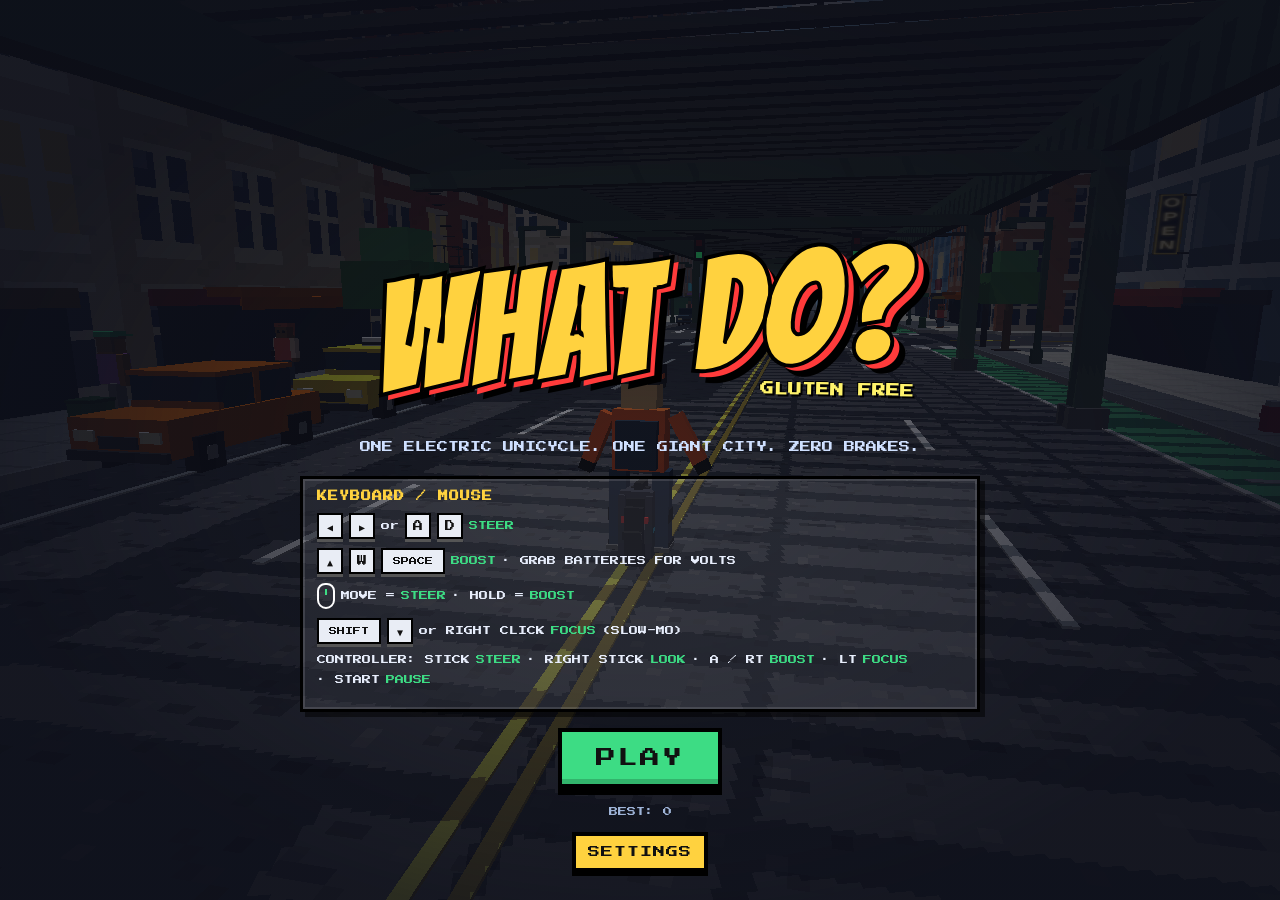
==== whatdo/index.html @ 519d2c89 "THREAD THE NEEDLE! counts any two crossing cars passed within a second In front of both, behind both" ====
<!DOCTYPE html>
<html lang="en">
<head>
<meta charset="utf-8">
<meta name="viewport" content="width=device-width,initial-scale=1,maximum-scale=1,user-scalable=no,viewport-fit=cover">
<meta name="mobile-web-app-capable" content="yes">
<meta name="apple-mobile-web-app-capable" content="yes">
<meta name="apple-mobile-web-app-status-bar-style" content="black-translucent">
<meta name="theme-color" content="#0d0f1a">
<title>What Do?</title>
<link rel="icon" type="image/svg+xml" href="data:image/svg+xml,%3Csvg xmlns='http://www.w3.org/2000/svg' xmlns:xlink='http://www.w3.org/1999/xlink' viewBox='0 0 64 64'%3E%3Crect width='64' height='64' rx='13' fill='%23ff8a00'/%3E%3Cimage x='8.18' y='3' width='47.64' height='58' href='data:image/png%3Bbase64,iVBORw0KGgoAAAANSUhEUgAAAE8AAABgCAYAAABczi9lAAA7yElEQVR42t29aZhcV3ku+q61513z3NWzWvNgzZ4H2QYPwQYSODZDwOCQgCE5OSHAScjNvUaQHHIzcCA5gOEQckkw4AmMARsMNpZt5EmDJcuauiX13NVV3TXXrj2udX/sXaWWZMA2Ivd5bulplbq7unrXV9/4vu+3RPDLb5QQwqLR6LWXXX7Fv8iK2r/3hee/39/f96EbbrjB2blzJwPAANBbbrmF4FXc7rvvPgAgO3bsQDab5evWreM7d+4EAL7kYRwAAYAdO3YIzWaThMPhpd9HNpvlS56PBx8UgMc5J7feeistFotk165dnBDi5fP526+8asfnUulMdPfTT9794osv/iEAd8nPvq7bL3vRhHOOSCSSvuaaaw9fcsXV6cVylRXmZulTP//JX09NTf3tnXfeSQMDnpcbIQScL7Xf+bml0+lVF2zacvDGN71FaRst1zIN8dt3//sd4+PjX9mxY4e4a9cu9/U+t/hKX9yxY4dACHEHBnovWXfBpvTk+ElXFiH05PPum9/ye//nkcMH1+zcufMOAMbmzZvfrqih93POmOcxCgAMDOAAJRREICAABFGE57oozM68vGrVqoNjR46cNL3WXCIRs0JMdfYeP94KvMHZsWOHuG7dusjTTz99ixaKpgQCW9FV3qzVquVyuaLrukWI1yiX63VRZNbMTOloJBL52LoNm96f7ck16rVGtd2sv3zddcInv/71k2vXrt+kLBTn3NL8DIZXrGXr1q27aXx8/CsdDz6vxuvcUqn06kgkyl2PQ1FkYhiWGI5G6cc/8Rfv2b//xZlarfaXoNLnsj39A45jAQBY4D4dl2aMgXMOzjkc10GxuP+ma294M3731ttQmp91Tp44YVFBcIe3XNjijDtTkxPNSrWu3X//A9FQOJpZd8E2mJYJzjlisQzyA36kMY+hf9CFxzwWiZzaVa3VrxhevkpSZBnpTC8A/js//enzDwmCcLEsSXxgaAS269JkIkVVVe0HgHvvvZcRQn47xpNldbmsaKSnN4qndz2GWDyJttHiq1av9QRBuO6qq646Ua42Bl46uNf2PE8ghKATexwk+JsAxDeipumIxuL8mad3kdve9wF6TBCkVtuWVFUFY16cUgGqHsJLB/bBNE0kM1nvheef4YT43ksoBSWUEEpAKSUAaCyWoDMzs9dIsswpIaxRr0PVdTceTwjpXG5jrda4ybIt8tSTu+jW7ReScDQKVdOHhmKxOKW0GrzPr8sD6St98eqrr2aEAIlUaq2iqrjnW98gD//guxBFAaPHj9L/4y8/Lnie21MslT9jtNtcEARJVVVBURRBUVVBUVVBVRVBVVRBVhRBlmRBVVTB81whlc6JJ0aPCt+++xukVCpxz7G50WryVrPJ2kaLgXN27PAhFonGOCVUACASApEDImOe6LqOYNuWYLbbtNlsoF6vcUKp1zYMeJ5HZUWhi6WSMHrssGAZRnRqakLmzMNjj/6IfPHz/0BmZ2aQ68kn2godAIA777yTnE/PI5/+9KfZ8uUrlEQ8OWyaJmamJsjw0DAkSYZtW2S+MIdVq1b19g/048iRI1BVDYxx+BEQXAvnS95ODs47IcwwNLwc93zrG8hkcoQQguCRhBACyzQRjcUQjcZg2xYoJV2/6HhxJ9REiCAERFYUwTAMMI9BEEWomkoe+cF3sWHDhjDjLBYOhSBKEqanp7BQmvfyPXnB8+gyzvlLhw8fft3Go7/sG9PTY9lEMt0zPz+PVCpNTo2Po1GvYd26dUilUtB1HclEgruu54fUGT8dmIMHncCSoGCcQ5BkpFIZcM7hei48z4PnMbiuB1lRkExl0DU9P7ct4LybHeB5HiRRhus6EEQBqqoimUzhfR/4CPRweLmqqLrreahWyli7dh3GT43zaCyO3p6eNQBQLBbPq+dRzrkniuFluVxOOXrsODsxeoyuXXcB0pksTKMOXddRKi1AlE8RTVPBwX1v6CZfEvzztAF40IpRQuC4LgglEEXJ90bGQAUKQigADs9z/WpNabfp40u8ufs5AQihkBUFruNgbPQo4vEUPM8l0ViMi6K4nHOuxRNJXH7FVWTf3j1wGfCud78LkVhs1W/aBomv0KaQXbt2IZ/LrY7F4nA9j5mWRacmx3Fi7DhU1b/QeqOJtmlB1TQIghD0aX5V5YyBMRZ4Ce/[base64]/CYIAz/MgBo8VKEU8lkBf/[base64]/95Sew/8WDaBgmBFrBwQP7eT7fR6ZnppHJ5XHNtW/AY489RuYLBWSy2fz09HQPwCfOm/[base64]/P5DqFQqGB5ehrff8i4mSwLt68uvPnHi1FOdPP+btSp3+oCArkOp1uqq63nwHAeyLKNYKqEwN4dUOo187wCSyTRCugaPMQhU6JQ+EELBOTA3NwPXdZcke/8vz/PAGYMYFBmyJNQpJaeLT1AfSLcRIsG/z8U1JFGCZVvgzMPKVWswtGwForE4GGMwDANXXXUVvvvdB7Bs2TJMTE7ge997AKl0GslkcuQ3qbZnGm8nGABy4YU7Ss/sfmoymcpwIqm8Vqvh+uuvR6NRhyJJMM02FFWFrCjwPA+CKHS9jwoU8/NzMNvtwLNwRvvCOQchFK7nBeYIzEP8Zti2bP8NYAydJyWnbX9GhHUNT33vrtVq0DQNNPg9kiQFbwLB1Vdfg5tuugmcMSwfWQ7TtJjRNOTzZ7zga08++aQ7OzP5qR99/wHypje/ja1Zux5Gq4lsNguPcd9gggDO/AmWEtrNc+XFBVQrZYiieEYK7rxQSiks24LRaqBery4JV6DVaqBtNNGo10AoPQPgA/nVGJogiKhXK1BVFZQKAAdEUYIoiGg2m/j4xz+Ou+++G+9+z/v4Db9zM3/wew/Qmbm5J0EIdu3axc9Xq+JxzgXb9u45sP+Fm3t6+95z67tu8/7+f9wpTE4XsHHLNriuDUEUYNtW90VSStFsNlCcn/c9ji99paeLWSdPVSplUCogGo0HhUJAu91Go15DIpXuXlinYPwqGJJzBlmWUatVAAI4rgMqCNA0HZIk4e///u8hSzL+6MN/ypevWMW+8qUvSL94+slv1Gq1HxK/M/fOZ5/HGWN07dq1/+253U9ek8v39b7zvR9g83PT1PNcuK4LSZQDDxSBoI+bm50+HYJnjWvdd8Z1oYfC6OnpgyhJ3VBkzEMqnUEsFocgSmg1GzgN0vAzXI+c9YYwxqEoCmq1GizTAjiHLElotxoQJQlXX/tGXHr5Dua6Dvnnz/3fwujxo5/ijO8knZHmPM+2DAB59tlny81G/cPP/WIXyWRybMv2S2CbbRAQiJIEyzQhSRIIgPm5WTiOE3giWZLozwWHOWdQNR2iKHZbjs7gLytKkO/ONNBpwPyVAtdvV1qtJjjnUBQVczNTSCRTiMbiuOKqN7C52Rn6pX/+J6cwN3MbY2yn4zrCbwrD01/xPQ+AWKlUfnDqxPFvjh4/Ijq27eXyvVhYKMJ1HHAAsqKiWJpHs1H3vbADBpAzw42fFbZnAwadvEgpfUX78CVgw9KWxh8HOURRgm3bEEQRrutg/cYteNst74Gu6/zF/Xvp3d/4Wkmh5IZKpfIfruuKwevj57tgnOGBjDE6OJj46KED+4ptwyCDwytZT74PhtGCoqgoLy6ivLAAQRSXzJ/kFcgS0h38KSEw2214ngu6ZF5lHGgbRtD6vBKX0THh2Ybn3TGv1WxgYKAfV11zHULRCDt29DB+9P37xvr6enecnJx8gjEmBnD/b3wTfs33OQBaKJRbskTmAeFt8UScbd+6iVq2C+ZxLJQK8FwPoiSeMbR3M1P3c3TnUMdx4TgWms0mND0UpD2Keq0CyzJhWX46kGX59HN0/rzCEC9KEmZnpiHLKvr68njvu27BocPHUJwveD/6/n1CNtvzzy+/fOh+AAoA53yRS/RVPMbjnAvF4uJ/nBg98rOpiVPCBRs3epQSmGYbuZ48XNeB57FuL7fEdGdNBf48KysyqtUqHNv2Wx4ANGhlatUqBEE8E41Z+qRnOaMoSijMzYAxhmUjy2G0Lfzk8acxOTGOb/3Hv6J/aAR9fX0GALpjxw4P5/EmvsrHccYYURT+X8fHTx780SOPU84pJ9QfBdptA5IsQxBoUA7PzWecA53WTRAEDA2PdMc2SggY50gkUkgkU3BdD/V6tRvmncmCd3JpYEUfS+Co12pYtXYDPM9FIpnG9GwBY8cOIRwKI5lMwXKtSodjPp/Ge7VPxgAIo6OTR8vzc/8wX5gRNE1nlBBYtg3btkHo6WH9TPcjS8DR02RQl6f1exsfZeEMnsd8RIUsQVTOSqNLgVdC/LDtAA5HD7+En/zgfnzmM5+BrutEFEW4llVbihj9Z3teN3wnpqbuzGQy2+KJ1A0bNm71FEURCDmrmz0D8eXnYkqdqrsktAk/[base64]/zUCUiSiFQ6Dc91USqVQCgljDFmmWYt0Lbw/8+M12w2CQCu63oDnCMWTyAeT0LXdXgdzqIbtvy0WiC4Z8y/dtexUa2UUS0vdulIQgharSaqlTKMViswEu966iv1UASA4zjI9eTRPzDow2OCCNfz8Nhjj3NJkkEAk6q/nbB9Lcaj+/btc7ZtgzQ+fup6zjmXJIlQQYDnukHnfzoku40vY6dDl/uGkmQFyUwW2Z7ebvLnjCGRSiGZziCWSMJx7DNyY/eD8zPeIEIAxllX2iGKIoy2gQMHDmB42XK0TYNpWrJ+3hVEryHnUT/yeJjx7d/N9yWus22LgRChE00dw1FK4TgOLLMNz/Ogaxoc14UoSl2ugjOGkB4G4+x07gueKByJwrbtM0a6oFc6B0kGSHcapJQCHLAsE0aziXUbNrFwOEJPjh69/+TJsUYAArD/VM+75ZZbBEII6+kJZ7ZfePFj2d6B6+bmZl3OOQVOTxO+xzHUqhUIFFixchUuu/wqXH3t9bhg4xbMF2a7puBA0Fh7vgcx36DgAWd7Brl9Vh5dGsrB54SQgKkTsFgqYmBoGXp6+8nLB/d5PT3ZfyKE8FerITyfxhPuu+8+j3OeGRza8Giub/CiI4cOupPjY6IgiJ0Wrcv8O7aNCy+6FNsuvBSKooFQAVSUoKgqKosLaDQa8LyA+Qq8p5PzWBDujPne2y0UfImhAgMyxruPP+3x/mxLBAEDQ8vw0ot7kUhlxLlC8d/e9773qUGxIP9JYXuLANznJZNa/8jyTT9M5/o27d/znNuo18QrdlwHx7G79B+lBK1mC1u2bocWCuNrd/0LGvUaFFXFu97zB4gnkqjXa2jUqxAlGbZlwXMdcMah6joQeI/r2D5aE4xk3REt4N/OREZ5t+p2qEhKKSgleH73k6CiRBOprLd2XW77448//lVCyG2c8/MGCvxSz7vlFt9wuZgyfMHmy5/o6R/c9MJzu91apSy+5W3vQK3mz5+Koiyphj4M/5MfPYhG3ecSHMfB7qd+DkEUwRhDpbwIURBgmm3UqhXU6zUIhEIUBEiiCMe20W4baNbrAcXY8Syc4XndrwV50fU8iKKIRr2Goy+/hL4BX5TEuScMDo+42y++4r3JZPzDhBD3Nfa2r12rct9993lr164d6h9c/jNBlpc/+fOfusxzxTe99e3Y9dhPMD01gcHBYVTKC3AdB4IggRAKz/P8US1g0RKJFJrNBlrNBtZt2IhMtgcvv3QQud4+iIII27awUKvCY/68zlwP3LaQ6cmj1WyeobTiOGOAwdmjhiAIcByny5pZZhuKrGBi/KSw/oLNXrm88PkXnv3Fs0a7vR+cC68Xev9VxqMA+IoVK5YLovx4oTA3ePjQASsSiShXXnsjfv7TR7C4UEIoFIbRNiFJMqqVMizLhNk2QIjP/[base64]/NlTz8JxHYiCcCZ30eEyzqYfO3xxANkIggBJVsAYw8SpEyCEQtNDNBKJuldefcNqo1G/6+jRne8JXrt7Po3nASAHDhz41h133PHI/v37r7Bs961P/vzR91imKcdicUJpAr19/b4IMRqDJEk4dXIM1UoZGzdvB6UUnueivLiAdCoFNeBRZVnF5PgJ7H7q53jP+z6I2VIRMV3Hlj/+U/SkEphWNLBSCdGnn4MXSEH5GUKMTrySJeNzAFWxJYBDgNiEwhEYzQbGT45CVVVEIlGxf2DIvfTKa3+/urj4aGFh4d9/0/D9ZUiysGfPHkOW5ajrmMO5XL4/kUonR1as5r29/YRSAWOjR3HyxChC4Sh68r0olebR19uPmZlpcM/Gd+69D9F4AmNjY+gfGEaxWMDg8DIAHIqsotZsAqV53AiG0OQUio//DKnyAv79yDGEcnnIlEKSlXPGsbN5SMYYJEmG69qYnpzA2vUbUa9V4DgOUuksHNvB4mIRsiwjlUqTRCrHBVF44+jxo98GeBXY+boZNPGXVGDvnW95Z+/T+555dN0FmxOhcAi2baNer5PZuRk4to3JiVOQJAmiJKLdNhCPJ+G6DlRVxYWXXIZnn38B9913HxbmCwhFIjg5ehRjx49A10N4/GcPI97Ti4hponX4IAZWrkLj1AlkhgcgLK2ojIPQzvQRwFzd/Nfp+fw+kQaqAVEUYVsWCCHQQ2Fke/KYHD+Bg/v3oCffT4Ykma1etzE6X5j91717yBt/E4D0lXIeue6660LPvfT8tyRZSvQPDtknT47KxcIcRFEEFQToeghbt18MTQ9hcHAIlmWhVquAUgGKLOPxxx7Djx/+ESilSKbSmJ2ZRm//ILI9vaCUYvToy6ibJjgAj1BAk+EqKpjrQgi8CUHOOxsT4MGOR3cCCT5xXReccywulCDLClzXhW356w2pVAbFYgFPPfFT5N7xXiESjbqbtl70hoXS/EcmJia/BLy+8KVn6nxAAHif/vSnw7VqZcN8YY6n0xkpnc4ik82hJ9+LVDINRVFAKUVpfg6/ePLnmJ6ahKZoGD91AtF4Epy5iCczkBQVV1x5NUrzc0ikMpAkCSdGj+Hk2HEwzhECQNsWQk0LiuciramQANiuuwT7Y0uwPH76jp2mXG3bhmM7WL12PTRVxorV69BsNABKkc5k0T+0DPm+ATRqNex++glwECGZyrJV6zZ+FuD9nPPXBdEvzXl0F8AvvPDCVV/731/5cjyZCauanvQYh+s4ZHpyHNOTExg/OYYTo8dgmhaazTrmC3N48+/dimQqA8NoodWsY/tFlyGTzeLCiy5GvdFArVZDKpXGxPhJTI6fhGm2kc/3otyoYdxxsYcQ/Lxp4LFSCfuqdaTzfSABubMU1e/MGljSIBNC0KjXYJptrN+wGZQKoIRjaHAAZruFUqkIo91GOByFbZuYmhxHb28fSWeyLBZPau1Wo/8jH/nwfZ027XUbDwCLxhNfHly26ndBkLRtG9NT42S+MIvy4gIWF0owzTY453jjjW/uMvPr1m+C2W6DEMCybRQLBYSjMSwuLKDVaiGZSmNs9BjGjh+BaztQdQ0CoQj3DaGV78d4OI5iKouTnKJ/2QhUSYZlmZAV+SzBwZKmuQsKULTbBlzHQTKZQqPRACEEyXQGm7Zsx9rVqxEJh1CtLHYEjzhxYhQbNm2lIV33ZFW9YGr85DO2bY8FaYy9VuMJANjAwMD1sqJ+1uNwOON0aHg5MYwW4okkYvE4QuEIHMeGbVtYt2Ej6rUqZqcnsWHTVjDPQ71WhaaFEI3G/F5NFGHZNo68/BKmJk7CdRzEEgkkkmm4rgdVkhALh6GAQwZHSFXBOfdJIM+DKMlnmW5p9J6GwGzLguM4yPf2IRqNYc9zuzE3OwtRUhCNJzG8bAXWrduAbdu2obevF/VaBcVCAalsDpKsQpakbRdduO0rR48e9a666ipxeHiYTkxMvOqCQQBwQRC2nBo7boqyIkajMWJZJgTRn2EbjTpczwWlAlRNCyRc/o+HQmHU63Vfr+e6qDVqqJQXUSoWUS4vwnVsKIqKRCoNQRTBwaHpGgRJghvA94QQgHldC/nhycE6VYzzJS3L6caZc195T6mvQhgZWYHtF1+O73/3Oxg7fgTJdAZDw8vRNzCIvv4BrN+4DZdctgPF+VlYpklLpZKXTGfWPfLI9/[base64]/PpyqVxT+sVsq7R0ePPX7s2OiTAI52VkoDVJxcffXVwq5duxgARjpjyvLlK+6Kp7IfIoRwVdVIR9neCYlatYJqtQxZVlCvlrFl+yUIhyOoVSt4+dABv+pZFqhAfVGhJEFRfPUoCYgaMZh7FVWFpmpd/rbD0Z6mHjkMowVNC3Wlt6+kbuwIKuu1ChzbxgUbt6DZbGLN2vVotZp44N670Wo2uvpBKgh+S8MYRFFCtiePa697E/L5PkiyxKOREPFcF5JAUSmXvML83JGZqalfzM1NP/bSS4efBTB1jkrw4g0bctPV2rjHmCgKIt120WX05InRQI3OYZptLC6UYJltrF2/EbmeHphtE5wDjXoVs7MziMYTaLWacGz7HCGjvy4gQw+FYLXbIJRC0/QzQNGlvC4HR9toBToWcgYBvlQtAABUEFCrVsBcF+s3boYX6KA3bd2OH//wQezb8xwopUuU94CiqOjtH8DadRdg2cgK/OihBzA0vAwAWDqT5oyBJ5NpsSefRzwehWW2US0vthYXSgcmJsa/X6vVHtq/f/9REQC58e1vd770pS8dNtrmVlVV+Msv7Yeiav74wxlsy0bbMBCPx7F120WYmZlGtVoGAUEsnsDs3Cxc14GmqhAFAbZj+9MBASgV/MWWYJmFcQbKyZLe7SzbBXD+acasM1kEc2yAsnTgeDAERcaDY9uo16qIJxLwHBfbLrwUB1/cC9c9Pf/LioJMTx5btl+M3t4+fPfeuzE7M43pqQlsv+hS+ld/[base64]/[base64]/ptf//rX58X+/v6F/fv3vex6WGe0GrxSKZNUKtMlrDvDtSTJKMxNY6FUxPCy5QiFQygvLqDZaiGV1rv86xn5i/Az2glyjoqdn0H0nImsLzH0WRWOn/UcAIcsKzBaTcTjq6FqGsZGj+GJxx8FACTTWVx86RUwjBZ2P/UE5guz3etSVAWyJLXT6cw+SZI0gKgvH9wnCKIY5owRSZZDjmNTz2WqZZmibbXnL7vkoi9z/ggRR0dHo+l05plYMruuUilzWVaIpmndPdhOi+ExFwIhaBstMA5oWgi16tgZuNo5qk1+1osk/IzUdfrFn4uId2UaZ2F4/CzmDPAXlmVFQbPZgCyroJRgcaEIVdOR68njyqvfCFlW8J1v/ltATukwTROUEibKCvK57LhM8T+f2f30A52Meskll6jPPv8c2bFtm35q+ihduXJt2LY8NZGI03/5l3+ZBwCRCsI/Knr0ymq14iUSScH1PHiuCyoI8BgDYx4UVcVcoYAPfehDWLZ8NZ55bg9S6RQajTpCobCval+ikOpIKE5jb7zL6gsCBYh/v5STWKqGIp2+jNLudg+WbAkt9cXOwQ3RWBytRj1Q6VuYm51BtiePy6+8Bqqi4t5v/z9o1GsYGFoGVdPRqNcRjkRoab7Aao3W2mbr5OcY598jhDAAePbZZ9sAsGvvXgMA5uf3FM8ZzxjjK2zbgmWaVJYVGLUqREHoLs91xDnhUAj33nsvVq1ei6Hlq/0tbc9DYXYa4Ui0K6hmgbc6gX6l258RGghzbESiUXiO7XsrXbrBCHDmgXGOankBoiCCUKFLbnf8zn8T/[base64]/Bi/[base64]/8AfOj3/841dNSYoHjx5/IhSJgrVNZHJ5arSa/[base64]/YyAEPbkcqtUyJifGccnlV0MURYweP4rJiXGIooi+vkFMT05gamocqVQGl1yxA5Zt4cD+X8A226jX61AU5fT5A0slY4FOz7btgJNg0PQQtl90KS6+9ErYto2jLx9EIpmE67o4deI4GvU6+voHsXzFagwMDePUSZ+rHRrohShKICDwmAdJUhAKx4INI3/[base64]/g5PJ1Fq1FDJBpHOp0BFUQ4jo252SnYlo1GrcJVTasNDw/vOHTo0MEOqv5rPW/nzp3LP/f5L9wriMpNjHleIpEQOHi3CgqCALNtAYRCVjVMTU/jT/74DuzZ9yL2vPAc/uZvPo1HHn4EP/7xTyArMurVCjjnUDU96MFcJBJpRGMx3PaedyPf14sPfuADaBsttI3WL72wm29+M95/++3Y+enPoFyu4smfP+p7UnD+gMc8hEIREEFALBzGpz7zGfyvf/480pkcDh3YC8dxuttBzPNP1hAlCVSg4NyfdwcGl3HbceBY7cbq4cE3PvTIIwexdG//18HwLx858reCKL/ZsW3NVwT4RKkkyzDNNsA5mo06ND0McIZCYRZ33PFh1Gs17N79LKYmJzA6OopaINjxx1vaXWgmBFi5ei04CF46eAD79u9HpVJBKBRBJOoXmVA4Aj0Uhq6HoOk6ZElGuVzG4cOHMTtXQG//AEyzDaPZRLvd9kdBQsHBYbVbaLcNVGo1TE1OIRKJY//e5wOtC0c0lghElEA0FoOiqCDwuZZYLE6MZhO6HpJHT4zduH79ununpqYar1bHJwqUXpZIZlK1atlzHUfwz3xyA3REAocGQZRAiP/LS8UC9u3bh3e+4xZ86zv3wmECevuHke8b7OYRCo5my0Cz1cDmrRdDEkUfMCUiHJdjy7ZLIEriaXasSzMiUNUztNttVKot5Hp6IQgCLr/yWkxOjmNuZgqZTBayLIFS3xNdz4VtuVixej0S0TBuuOF6/OTRRyEIAmRFhtFqQpYViAEs5gUtj+34uVXVQ+AgaaNYfE17adRjbPfM1Dimxk+S0WOHMTlxEoxxOI6/FyYKElRVA6UUmh4CADzwwAMYGBjA177yRXDP36pWFAWCKEFVFHzoI3cgk0khm8tDD+k49NJ+6LqORCKBSCQKxjzYloVWs4Fmo45Go+7D980GTLMNy7IhCiJi8RhEUUSzUUepOI98vh+MAxsu2IB3v+f34Tg2FE1FNBIFFSU4tom/++zf4M477/QbYVX1T75wPd94gtgVA7WaDYyfOI6ZqQl+6MU91HWd6v7R0cXXoh4Vw7r+aHF+/rJEMrnV9bgWiUSgKkpw4o4/aeihEIxm0+ciQmHcf//9GBkZQavVwtHDB0CoiHy+D4qqQZJE3PWlu9AyDJTm53Ds8EsAIYhFY8F+mhjcLzmh56yZ1vMYPM8NJhUHnuthdmbaF0xaJo4dG8WpU+OwbBv1qSmYZhtvuOZqfPKT/x3Llo3gy1/+MgAgGosHEBigqmp3rdUyTUSiMURjMWZZNgmp0kPxeOwLn/rUp/BaVPOEEIJ3v/[base64]/3/vws5/9DHd86I9gWjZ6BwaRy+cRT6aRyfYgl+9Dvn8QqhZCJBZDMpWBIIjQQiGomg5F7XwoiMYTEAQBWigEWVEQT6bguk5A2IgQJQlaMHFE4wkMj6zE00//Av/tT/8UsXgcnAMP3P8AJiYmkevp9Y/atG1oug5Jkv2NIc/1vREEpmlSPRz1QOhFhmFsfq2bkQQABoeGvhFLZG5rNRvMcWwqCAI0PYRwKAxJlmHZNlrNBmrVMrK5Xli2hWMvH8T69evw0kuH/FCwTFx+xVUoLlZBKUE4HEbbMKBqOmzL9HFBAmiajkqlDFXV/L2zgNRhjEHTdTQbDVCBwnUciKKESnkBlmUi3zfQ3a8VBAGJZBJ6KArPbOLRR3/cjZItW7ZgcnIKw8tXolSch+vYyObyCEeiwbkvAgpzs2jWqwClPBSKENsy0d+X7927d+8cXsO5UhQAIuHw/YWZiXmj1bRs24FlmhBFsXvymCLLiMZiYIyj1WxAlnxQYH6+hFOnTsFxHCiKiv/5T/8EiXLc8cE/hGPbwTtvQdN1aLrePeIoEonCceyuLKzDU/ithc+dxBMpf68s2wNJkgJiW4CmaYhGY0im0rDbTXz+85/zD6KhFF/4whdw9OhR9A0MwbYttI0WdD0MRVGDycKfNoaXLUcoEmXpdBa22ToS1dX/vmfPnsJr3RISAJBisTg6NjZ2z9jJEze6jptLJFMskUwRyzJBacDDBmV+oTSPZCoDRVExPTWJsbExvPe974VlWRhZPoJUMol/+8a/B30Y4Nq2ryRgDJIsgxJ/y8cwWt05lxDiH/EmSkgkU3Bs37CapsGyLGihEGzL7AKukVgUY8ePYvuWTfjjP/kTEEJw6NAh3HbbbYgnUojGE1goFUFAkEyloIdCXXW9Xzw0mG2DM8aIJApz199ww5/efPPNr/koOCGYMrzZQuH/cl3vLbKsuJIki+FwBIbRAiU0OA+PQlU11Os1NBt1ZLI5iIKAPXtegK7r2LFjB8y2ia3btmJy/BQefuTHyOZ6YNtm95w8URB9aVmQDkAIJEmCxzwoigpJliHJ/txr25Y/3ZhtKIoCXQ8jlUojlc7g+NHDKBZmMV8oYOOmTZBlGW9/+9sxXyxhZMVqVKtlNOo1xBNJRGNxv1mnNBCet+E4DhzbJrFE0qvXq/mpsdHvlGu1uddjPAKAZzMZSZLV39f0kNA2DMxOT8C2LIQi0QDVFSDLso8qz0xBkiRE4wlwzvGDhx7ChvXrsHHTRrTbbdxwww2IhkN48MEHIQgCFFkJxj10TzHrHFUpShJkxW9haBC6jmPDsS0YrRZUTQchFMmkr2+WBAHLhvoxOzuHbH4A999/Pz73T/+I6elpDC9bDs9jWCgWoGl6cLafFsD5HK7jYr4wi+J8AYwxz7EtkbnOTyemp/+hI3Z6rRIzDoDU6/XjqiJf6tqOrul6yHEcks7kfL2v44AKvlxBCc5qKszOIBqNIRKJwbRM3Hf/fdi8eTPWrVsH0zRx+eWXY9uWzfjuAw/AdV0kkikw5sFsG/7pFq4DGhhsKZzuui7ahgHHsaHrYaxetRIDA/14/vnnsGrFCP7h7/4HPvbxjyMc0vHjn/[base64]/Iv8NCD38PmLVsAANsu3I7F0jxarSY2br0Q0UQK9WoFtm0jnkghmUwHige/XRElCYqsotlsIhKJuJIs0Wy2Z//evXuffz1ed464UdM078jRYzsj0XgyHIkws21Sx7ZQCZpVSRJBKIUoCohGY6hWK6iUFxGJxBCLx9E2DHzr7rvRajZx8SWX4PHHH8dXv/Z1mJaFyy65CO961zuwUCxidnYW/+WWW3H02DGUSovwPBeWbcNzHLTNNizLhOe52LxxA279L2/HHR/6IG6++eYAOAUee+wx/MHtH0Cz2YCuh2E7NurVCoxWE8lUBvnePsiqgrZhgFL/WMzS/Cyq1bIPPoTCnmVZolGvfa/RbO57LUjKOX3eEkN669evublSbf3A9TzoeggLpQJS6RxS6Qw8z4OmaX7pFyhs28aJ0WOwzDZSmSwkWcFCsYDSfAE9PT2o1+tYtmItGvUydj/1FPr6+2BZFl4+dAi7n30WExMTKBaLqNcbcGwbTzzxcxhGC9lMFg8//DC2btt2xsUWCgX83d/9Hb74xS+CCiKGR5aDEIpKecHX0iSS6O0bQDQaQ6VShiBQLC4sIJlKo9GoYWZqEqqqMcY8Kgrivrm5me3ER2Jf1x6uePYCy+HDx364YcOGd8/MzNxBwuErNS3EKaU0lc6gUi7DcRyf5KEKNFXFilVrcHLsOOZmppBK59DbNwBN0zE7M4W+vgFIsgTXMiHJUqBQUrB127ZzDAMAf/Znf4YvfvkuDA4NnfH9qakpfPOb38SX77oLU5OTyPf2I5Pr8ZGXxSIsy0QimUZf3wBCkQiq1QoEQUCzUUcogLwq5UXEEknuWiZLRKJ/nMpmHyJnHOZ8fpZYhFKpdDASibyz3TKWe57r6nqIMsaI69owWs3uyWWEUsiShFgiCeYxlIo+5ReLJZHJ9iCeSqNcKmBqahIPP/wI5ucLgZI0hFAodM4v3vPCCzh46CharSYkUUSpVMJnP/tZ/OUnP4nvP/ggKBWxbMVKhKNxVBYXsFgqgnGOTKYH/QOD0ENh/9CHgOKsVqsgIGg2GrAsk8Vicc/zXEkQha+9+OKLe16rBvlXhW3XeLfccguef/75D1JR/hLnQCQaw+z0JERRRDyR9FsGSYYs+YvIgiiCeR5KpSJmpibgui5i8QQi0Rg818XM1ATapgnPdSCIInp6erB8ZASDg0PIZjPQNB2G0cLXv/51pLJ5uI6DyfET3QuKxRPI5vLQQmEYrSbKiyW/jQpHkMnmkMn2gBCgUa+DUoK20YbtOCAAivNzIIQgnkyBeR4ss30inUrsOHDgQCEw3Hn/n1goIYTl8/mvUipu5ZyFC4XCal3X+bLlq0hf/yAqlUU4jgNZkiApCpSAj2gbBubmZlEuzYMKAiKxOFRVg2P7QvB224DZ9qus5zrnsGbLVqyBoiqYnRoHFUTE4gmEI1F4rovyYgmtZhOyoiCRTCOb60E0GkPbaKFltCAKot8b6iFEo1FMjp/E1MQpuI7NMtncM47j9OZy2VsPHTq059XyFK/HeMFroeyrn/1s5G/u+urjsqptLcxM8d6BYRqPJ4jr2FhYKCEai0HXOtyqCkEQ4TEPjXodpVIR1coiwDkikSjCkaj/PxgEDSvnnr/a3jkzitDgMFYXqqKAcQ6j1YTRbMI0TSiKgkgsjkQiiVjcJ8Ib9ap/6CER0Go10WzUEU8kIcsKCnMz3DCaPJPOuiFFvPmdv//7uz/[base64]//fbMD374wx9ZprkqkUyX5guzK0AIHxwaIUPDy+F6DhaK/mahKEqQZAmyrCzhZyUw5sEwWj5P2qjDaBvwHAeM+ap3SvwJRhRFn9WXZWh6CJFwpDvVeJ4L02wH6nz/0g3DgG1b6O0bgG1bmJuZwsSpMaiaznRNp5ZlIRyOfGJ2dvofXy2Zfb6M1zXg9ddfn0yn+yMHDz7/R5xKfzU9ccoJhSNiJpennPnksR4KQ9U0EEIgSxIEUYQk+gCmoqoBCQ14zIPjuD7UHoiDOmErUAoiUJBAa+O6rn8goekf6tARO7qBV5rtNiqVRaiqBk0PeeXFBXiuSyKR8Oiy/t4Pl+v15L59+x5gjJ33c1VezWEFDAB59NFHywDK69ev9yyzTUCI7Hn+Lv/4yTGkM1kIooDe3j6UivMol8tQNQ2yJMFoG5AkCaqqBtCW72WUUBDRB0I7ekDHceCaLpjnwXXdLqYIzuExD8xjqNWqiMUTSKUyKLMSXMfB+Ow0RlauEcy2AU3XQSkJ3XDTTc9+7GMfa59vj/t1y8qv6KU7duwQX3jhhcfTqeQR27I2Ms+tNZuNKCHg9XqNhEMReMwllUoZtm0jFo1BVlSYZhu2ZcFot7thZrYNGG0DbcP/MM128GHCdRwfNnJ8CN51na5IR5QktFr+QdQs2NcoFua4IAieKstPG0Yzwpm3N5vJ/O7Q0NBCs9kU5+bmXPwWbq/nkJbO0UjiRz/60cx3vnPPRDSRlibHTyAX7NMW5qYRiyXRPziERDKJmalJtFot9OR9DrZWq4IzDlnxwVE3CN0O4Gq2TRBKkUgk4To25uZmoes68n0DqFUrKM3PoTA3g1y+D5RSz3EckkylqE74lpE1a6o3rrmxcPvO283zVVV/k7B9pTAWgjNK5jdu3Pi2hcXFnZIorDeMRpV5PCtJsletLNJQOMJr1YpQLi8gGol1q7DZNuB5DL39/XAdF+OnxiCKEoZHVsJsGygViwiHwwiFQlhcbEOWJJSKBTiO40mSRCrlRciywoxmg1qWKSiqCqMhfwe6unjPPfdM3YN7cD76uN+G5539s/zee++Uv/rVXww5jhE7fHjshVgyjbmZSSSTGYDAm52eJKqqkYGhZZ7rOuLiwgJCoRCyPXm4rovFUhFUEJDN5blhtEhlsQTP85BMZT3GGZmZGieWabKefJ/gq6eAbC4HVSSfMExzQiJk4aUjh3/OGAfuBMXO3+zw6N9Gzvulz3HffbvckydPlt///j8oTE9P/6zVrFMAXi6b/kKpVLw+mc4Ro9UglFLquh5rNmqsbbRAiEg4Y7wwOwWzbUAUZeI6DqrlEjNaLaaommC0mkRVNZLr6aVGs/6CZZl1SRRqnmt/PpvL3bVnz55986XSOOcBNrnrt2+08+F55zTUnTDxCR0K13GF4WXLPu8xfo3ZNiLxWOzx0sLC+7M9fSjMTkNVFMYBKgiiLwfTtelGo9Gv6iEAHJJAf2gYxnJBlLLxROLgplUbPvyRj35kYnz8Cdx++07zLDSc4f8HN2EJN0ICCYX40Ts/mpRlGStXrvxE38DA3f39/d9/xzvecXU+n38hl+uZ6enJj/35n//5wODgwBfz+fzjIyMjX/3CF74QfdcH35W+5JJL+l7pbGmc51PJXuvt/wXSWCdrfuWYRQAAAABJRU5ErkJggg=='/%3E%3Cellipse cx='29.5' cy='61.3' rx='21' ry='2.6' fill='%238a0000'/%3E%3Cellipse cx='27' cy='61' rx='11' ry='1.3' fill='%23c40d0d'/%3E %3Cpath d='M18.5 7 C21 3.5 26 5.5 28.5 4 C31 2.6 36 5 38.5 4.5 C41 4 42 7.5 40.5 9.5 C39 11 36.5 9.6 35.5 11.2 C34.6 12.6 36 14.6 34.2 15 C32.4 15.4 32 12.6 30 12.6 C27.8 12.6 27.8 15.6 25.8 15.2 C24 14.8 25 12 22.8 11.6 C20.8 11.2 19.8 13.2 18.2 12 C16.8 11 17.4 8.6 18.5 7 Z' fill='%23c40d0d' stroke='%234a0000' stroke-width='0.9'/%3E %3Cpath d='M23.2 11.8 C23.6 15 22.8 19 23.4 22.6 C23.9 24.8 25.6 24.6 25.6 22.4 C25.6 19 24.9 15 25.4 11.8 Z' fill='%23c40d0d'/%3E%3Ccircle cx='24.4' cy='23.7' r='1.5' fill='%23c40d0d'/%3E %3Cpath d='M29.4 12.6 C29.7 16 29.2 21 29.8 25.5 C30.2 27.5 31.6 27.3 31.6 25.2 C31.6 21 31 16 31.4 12.6 Z' fill='%23b00000'/%3E%3Ccircle cx='30.6' cy='26.6' r='1.3' fill='%23b00000'/%3E %3Cpath d='M35.2 14.6 C35.5 17 35 20 35.5 22 C35.9 23.4 37.1 23.2 37.1 21.6 C37.1 19.4 36.6 17 37 14.4 Z' fill='%23c40d0d'/%3E %3Cpath d='M46 32.5 C48.5 31 52 32.6 54.5 31.6 C56.5 30.8 57.6 33.4 56 34.8 C54.2 36.4 50 35.4 47.6 36.4 C45.4 37.3 44 34 46 32.5 Z' fill='%23c40d0d' stroke='%234a0000' stroke-width='0.7'/%3E %3Cpath d='M50.5 36 C50.8 38 50.3 40.6 50.9 42.4 C51.3 43.6 52.4 43.4 52.4 42 C52.4 40 52 38 52.2 36 Z' fill='%23b00000'/%3E %3Cpath d='M9.5 41 C11.5 39.6 14.6 40.8 15.6 42.8 C16.6 44.8 14.4 46.8 12.2 46.2 C10.2 45.6 8 42.2 9.5 41 Z' fill='%23c40d0d' stroke='%234a0000' stroke-width='0.7'/%3E %3Cpath d='M20 54.5 C22 53.4 24.6 54.6 24.4 56.6 C24.2 58.4 21.4 59 20.2 57.8 C19.2 56.8 19 55.1 20 54.5 Z' fill='%23b00000'/%3E %3Cpath d='M38 55 C40 54.2 41.8 55.8 41 57.4 C40.2 58.8 37.8 58.4 37.4 57 C37.1 56.1 37.3 55.3 38 55 Z' fill='%23b00000'/%3E %3Ccircle cx='45' cy='6' r='1.7' fill='%23c40d0d'/%3E%3Ccircle cx='49' cy='10.5' r='1.1' fill='%23c40d0d'/%3E%3Ccircle cx='12' cy='8' r='1.6' fill='%23c40d0d'/%3E%3Ccircle cx='8.5' cy='13.5' r='1' fill='%23c40d0d'/%3E%3Ccircle cx='58' cy='26' r='1.2' fill='%23c40d0d'/%3E%3Ccircle cx='6' cy='34' r='1.1' fill='%23c40d0d'/%3E %3Cpath d='M27.5 5.6 C28.6 5.1 30 5.5 29.9 6.3' stroke='%23ff7a7a' stroke-width='0.8' fill='none' stroke-linecap='round'/%3E%3C/svg%3E">
<meta name="description" content="One electric unicycle. One giant city. Zero brakes. A voxel arcade dash through city traffic.">
<meta name="apple-mobile-web-app-title" content="What Do?">
<!-- Link previews (Facebook, iMessage, WhatsApp, Discord, Slack, X...). Absolute URLs are required. -->
<link rel="canonical" href="https://restoneuc.com/whatdo/index.html">
<meta property="og:type" content="website">
<meta property="og:site_name" content="What Do?">
<meta property="og:title" content="What Do? — one electric unicycle, zero brakes">
<meta property="og:description" content="Dodge taxis, tourists and pigeons on an electric unicycle in a voxel city. Survive the clock, buzz oncoming traffic, chain combos.">
<meta property="og:url" content="https://restoneuc.com/whatdo/index.html">
<meta property="og:image" content="https://restoneuc.com/whatdo/whatdo.png">
<meta property="og:image:secure_url" content="https://restoneuc.com/whatdo/whatdo.png">
<meta property="og:image:type" content="image/png">
<meta property="og:image:width" content="1200">
<meta property="og:image:height" content="630">
<meta property="og:image:alt" content="Electric unicycle weaving through city traffic">
<meta name="twitter:card" content="summary_large_image">
<meta name="twitter:title" content="What Do? — one electric unicycle, zero brakes">
<meta name="twitter:description" content="Dodge taxis, tourists and pigeons on an electric unicycle in a city.">
<meta name="twitter:image" content="https://restoneuc.com/whatdo/whatdo.png">
<meta name="twitter:image:alt" content="Electric unicycle weaving through city traffic">
<link rel="manifest" href="manifest.webmanifest">
<link rel="apple-touch-icon" href="icons/apple-touch-icon.png">
<style>
/* fonts are bundled with the app (fonts/ folder) so it works offline */
@font-face{font-family:'Press Start 2P';src:url(fonts/press-start-2p.woff2) format('woff2');font-display:swap}
@font-face{font-family:'Bangers';src:url(fonts/bangers.woff2) format('woff2');font-display:swap}
:root.tg{--st:calc(max(env(safe-area-inset-top,0px),var(--tg-safe-area-inset-top,0px)) + var(--tg-content-safe-area-inset-top,0px));--sb:max(env(safe-area-inset-bottom,0px),var(--tg-safe-area-inset-bottom,0px));--sl:max(env(safe-area-inset-left,0px),var(--tg-safe-area-inset-left,0px));--sr:max(env(safe-area-inset-right,0px),var(--tg-safe-area-inset-right,0px))}
:root{--y:#ffd23f;--r:#ff3b3b;--ink:#0d0f1a;--hud:'Press Start 2P',ui-monospace,Menlo,Consolas,monospace;--comic:'Bangers',Impact,'Arial Black',sans-serif;--st:env(safe-area-inset-top,0px);--sb:env(safe-area-inset-bottom,0px);--sl:env(safe-area-inset-left,0px);--sr:env(safe-area-inset-right,0px)}
*{box-sizing:border-box}
html,body{margin:0;padding:0;width:100%;height:100%;overflow:hidden;background:#000;touch-action:none;overscroll-behavior:none;-webkit-user-select:none;user-select:none;-webkit-touch-callout:none;-webkit-tap-highlight-color:transparent;font-family:var(--hud);color:#fff}
body{position:fixed;inset:0}
#game{position:fixed;left:0;top:0;width:100vw;height:100vh;display:block;image-rendering:pixelated;image-rendering:crisp-edges;touch-action:none;outline:none}
.layer{position:fixed;inset:0;pointer-events:none}
.hidden{display:none!important}
/* ---------- HUD ---------- */
#hud{opacity:0;transition:opacity .3s}
#hud.on{opacity:1}
.topbar{position:absolute;left:0;right:0;top:0;display:flex;justify-content:space-between;align-items:flex-start;padding:calc(10px + var(--st)) calc(12px + min(var(--sl),var(--sr))) 0 calc(12px + min(var(--sl),var(--sr)));gap:8px}   /* same gap both sides, so SCORE and BEST mirror each other */
.box{background:rgba(13,15,26,.62);border:3px solid #000;box-shadow:inset 0 0 0 2px rgba(255,255,255,.12),4px 4px 0 rgba(0,0,0,.45);padding:8px 10px;min-width:96px}
.box .lbl{font-size:8px;color:#9fb4d8;letter-spacing:1px;margin-bottom:6px}
.box .val{font-size:15px;color:#fff;text-shadow:2px 2px 0 #000}
#bestBox{text-align:right}
#bestBox .val{color:var(--y)}
.center{flex:1;max-width:340px;text-align:center;position:relative}
#lvl{font-size:10px;color:var(--y);text-shadow:2px 2px 0 #000;margin-bottom:6px}
#timer{font-size:22px;text-shadow:3px 3px 0 #000;margin-top:6px}
#timer.low{color:var(--r);animation:pulse .5s infinite alternate}
.bar{height:10px;background:rgba(0,0,0,.6);border:2px solid #000;box-shadow:inset 0 0 0 1px rgba(255,255,255,.15)}
#barFill{height:100%;width:0;background:linear-gradient(90deg,#3ddc84,#ffd23f 70%,#ff5a3b)}
#speedo{position:absolute;left:50%;bottom:calc(14px + var(--sb));transform:translateX(-50%);text-align:center}
#mph{font-size:24px;text-shadow:3px 3px 0 #000}
#mph small{font-size:9px;color:#9fb4d8;margin-left:4px}
#segs{display:flex;gap:3px;justify-content:center;margin-top:6px}
#segs i{display:block;width:12px;height:9px;background:rgba(255,255,255,.14);border:1px solid #000}
#segs i.on{background:#3ddc84}#segs i.on.h{background:#ffd23f}#segs i.on.x{background:#ff4a3b}
#chainBox{position:absolute;left:calc(12px + var(--sl));top:calc(84px + var(--st));min-width:150px;transform:rotate(-3deg)}
#chainN{font-family:var(--comic);font-size:clamp(28px,6vw,44px);color:var(--y);-webkit-text-stroke:2px #000;text-shadow:3px 3px 0 #000;letter-spacing:2px;line-height:1}
#chainMult{font-size:9px;color:#fff;text-shadow:2px 2px 0 #000;margin-top:4px}
.cbar{height:8px;background:rgba(0,0,0,.6);border:2px solid #000;margin-top:4px}
#chainBar{display:block;height:100%;width:0;background:linear-gradient(90deg,#ff3b3b,#ffd23f)}
#tricks{position:absolute;left:calc(12px + var(--sl));top:calc(170px + var(--st));display:flex;flex-direction:column;gap:6px}
.trk{font-size:10px;color:#fff;background:rgba(13,15,26,.7);border:2px solid #000;padding:6px 8px;text-shadow:2px 2px 0 #000;white-space:nowrap}
.trk b{color:#3ddc84;font-weight:normal;margin-left:8px}
.trk.sq{background:#c2185b;animation:blink .15s infinite alternate}
#score.bump{animation:bump .25s ease-out}
@keyframes bump{0%{transform:scale(1.5);color:var(--y)}100%{transform:scale(1)}}
#score{display:inline-block;transform-origin:left center}
#popups{position:absolute;left:0;right:0;top:34%;height:0;text-align:center}
.pop{position:absolute;left:50%;transform:translateX(-50%);white-space:nowrap;font-family:var(--comic);font-size:clamp(26px,6vw,46px);letter-spacing:2px;color:#fff;-webkit-text-stroke:2px #000;text-shadow:3px 3px 0 #000;animation:popUp .9s ease-out forwards}
.pop.ls{color:#3dfcff}.pop.nm{color:var(--y);font-size:clamp(20px,4.5vw,34px)}.pop.good{color:#3ddc84}.pop.trick{color:#9dffb0;font-size:clamp(20px,4.5vw,34px)}.pop.red{color:#ff4a3b}.pop.chain{color:#ffd23f;font-size:clamp(34px,8vw,60px)}
.pop.bt{color:#c08cff;font-size:clamp(18px,4vw,30px)}
.pop.metal{color:#ff5a1f;font-size:clamp(22px,5vw,38px)}
#metalBox{position:absolute;left:50%;bottom:calc(84px + var(--sb));transform:translateX(-50%);text-align:center;min-width:220px}
#metalTxt{font-size:10px;color:#ff8a3b;text-shadow:2px 2px 0 #000;letter-spacing:1px}
#metalBar{display:block;height:100%;width:0;background:linear-gradient(90deg,#ff8a00,#ff3b1f)}
#focusBox{position:absolute;left:calc(14px + var(--sl));bottom:calc(30px + var(--sb));width:150px}
#focusTxt{font-size:9px;color:#7fd6ff;text-shadow:2px 2px 0 #000;letter-spacing:1px}
#focusBar{display:block;height:100%;width:0;background:linear-gradient(90deg,#3dafff,#b36bff)}
#focusBox.ready #focusTxt{color:#fff}
#focusBox.on #focusTxt{color:#b36bff;animation:blink .2s infinite alternate}
#focusBox.empty .cbar{animation:focusEmpty .45s ease-out}
@keyframes focusEmpty{0%,60%{border-color:#ff3b3b;box-shadow:0 0 0 2px #ff3b3b}100%{border-color:#000;box-shadow:none}}
body.touch #focusBox{bottom:calc(min(26vmin,120px) + 40px + var(--sb))}
#gasBox{position:absolute;left:calc(14px + var(--sl));bottom:calc(64px + var(--sb));width:150px}
body.touch #gasBox{bottom:calc(min(26vmin,120px) + 74px + var(--sb))}
#gasTxt{font-size:9px;color:var(--y);text-shadow:2px 2px 0 #000;letter-spacing:1px}#gasTxt b{color:#fff}
#gasBar{display:block;height:100%;width:0;background:linear-gradient(90deg,#2bb36a,#7dffb0)}
#gasBox.low #gasTxt{color:#ff4a3b;animation:blink .2s infinite alternate}
#gasBox.dead #gasTxt{color:#7d8a92}#gasBox.empty .cbar{animation:focusEmpty .45s ease-out}

#focusFx{background:radial-gradient(ellipse at center,rgba(40,70,150,0) 45%,rgba(40,70,150,.55) 100%);opacity:0;pointer-events:none}
#tFocus{right:calc(30px + var(--sr));bottom:calc(29px + min(30vmin,140px) + var(--sb));width:min(24vmin,112px);height:min(24vmin,112px);font-size:clamp(11px,3.3vmin,16px);background:rgba(120,90,255,.3);border-color:rgba(20,10,60,.7)}
#tFocus.down{background:rgba(150,110,255,.65)}
#metalBox.maxed #metalTxt{color:#ffd23f;animation:blink .25s infinite alternate}
.pop.ov{color:#ff8a00;font-size:clamp(30px,7vw,54px)}.pop.sq{color:#ff4fd8;font-size:clamp(36px,8.5vw,66px);animation-duration:1.3s}
@keyframes popUp{0%{opacity:0;transform:translate(-50%,20px) scale(.6)}15%{opacity:1;transform:translate(-50%,0) scale(1.15)}30%{transform:translate(-50%,-6px) scale(1)}100%{opacity:0;transform:translate(-50%,-60px) scale(1)}}
.warn{position:absolute;top:38px;font-size:14px;color:#fff;background:var(--r);border:3px solid #000;padding:5px 8px;box-shadow:3px 3px 0 rgba(0,0,0,.5);animation:blink .25s infinite alternate}
#warnL{left:0}#warnR{right:0}   /* inside the top-centre block, under the progress bar */
#warnT{position:absolute;left:50%;top:calc(96px + var(--st));transform:translateX(-50%);font-size:10px;color:#fff;background:var(--r);border:3px solid #000;padding:8px 10px;animation:blink .25s infinite alternate;white-space:nowrap}
@keyframes blink{from{opacity:1}to{opacity:.35}}
@keyframes pulse{from{transform:scale(1)}to{transform:scale(1.08)}}
#iconBtns{position:fixed;right:calc(12px + var(--sr));top:calc(84px + var(--st));display:flex;gap:8px;pointer-events:auto}
.ib{width:40px;height:40px;font-family:var(--hud);font-size:12px;color:#fff;background:rgba(13,15,26,.62);border:3px solid #000;box-shadow:3px 3px 0 rgba(0,0,0,.45);cursor:pointer;padding:0;touch-action:none}
.ib.off{color:#666;text-decoration:line-through}
/* ---------- touch controls ---------- */
#touch{display:none}
body.touch #touch.on{display:block}
.tb{position:fixed;pointer-events:auto;display:flex;align-items:center;justify-content:center;border-radius:50%;border:3px solid rgba(0,0,0,.6);background:rgba(255,255,255,.16);color:#fff;font-family:var(--hud);text-shadow:2px 2px 0 #000;box-shadow:0 6px 0 rgba(0,0,0,.35);touch-action:none}
.tb.down{background:rgba(255,255,255,.38);transform:translateY(3px);box-shadow:0 3px 0 rgba(0,0,0,.35)}
#tGas{right:calc(18px + var(--sr));bottom:calc(22px + var(--sb));width:min(30vmin,140px);height:min(30vmin,140px);font-size:clamp(14px,4vmin,20px);background:rgba(61,220,132,.3);border-color:rgba(0,40,10,.7)}
#tGas.down{background:rgba(61,220,132,.6)}
#tLeft,#tRight{bottom:calc(22px + var(--sb));width:min(26vmin,120px);height:min(26vmin,120px);font-size:clamp(20px,6vmin,30px)}
#tLeft{left:calc(16px + var(--sl))}#tRight{left:calc(30px + min(26vmin,120px) + var(--sl))}
/* ---------- FX layers ---------- */
#flash{background:#ff1a1a;opacity:0;transition:opacity .4s}
#comic{position:fixed;left:50%;top:38%;transform:translate(-50%,-50%) rotate(-8deg);pointer-events:none;display:none;z-index:5}
#comic.show{display:block;animation:comicIn .45s cubic-bezier(.2,1.6,.4,1)}
#comic .burst{position:relative;padding:44px 64px;background:var(--y);clip-path:polygon(50% 0,61% 22%,85% 6%,78% 33%,100% 40%,80% 55%,96% 80%,68% 72%,58% 100%,45% 76%,20% 96%,25% 68%,0 62%,20% 47%,4% 22%,32% 28%);}
#comic .burst::before{content:"";position:absolute;inset:8px;background:#ff3b3b;clip-path:inherit}
#comic span{position:relative;font-family:var(--comic);font-size:clamp(48px,12vw,110px);color:#fff;-webkit-text-stroke:3px #000;text-shadow:5px 5px 0 #000;letter-spacing:3px;white-space:nowrap}
@keyframes comicIn{from{transform:translate(-50%,-50%) rotate(-30deg) scale(.1)}to{transform:translate(-50%,-50%) rotate(-8deg) scale(1)}}
#countdown{position:fixed;left:50%;top:30%;transform:translate(-50%,-50%);font-family:var(--comic);font-size:clamp(80px,22vw,180px);color:var(--y);-webkit-text-stroke:4px #000;text-shadow:7px 7px 0 #000;pointer-events:none;display:none}
#countdown.go{color:#3ddc84}
/* level 1 unlocks: locked controls are hidden; the big message and a pulse on the newly unlocked button */
.tb.locked,#focusBox.locked{visibility:hidden}
.tb.dry{opacity:.5}
.tb.justUnlocked{animation:unlockPulse .35s ease-in-out 6 alternate}
@keyframes unlockPulse{from{transform:scale(1)}to{transform:scale(1.18);box-shadow:0 0 0 6px rgba(255,210,63,.8),0 6px 0 rgba(0,0,0,.35)}}
#unlockMsg{position:fixed;left:50%;top:24%;transform:translate(-50%,-50%);white-space:nowrap;font-family:var(--comic);font-size:clamp(30px,7vw,60px);letter-spacing:2px;color:#3ddc84;-webkit-text-stroke:3px #000;text-shadow:5px 5px 0 #000;pointer-events:none;display:none;z-index:4}
.bubble{position:absolute;transform:translate(-50%,-100%);background:#fff;color:#111;font-family:var(--comic);font-size:clamp(35px,8.5vmin,50px);letter-spacing:1.9px;padding:6px 20px;border:5px solid #000;border-radius:28px;white-space:nowrap;box-shadow:5px 5px 0 rgba(0,0,0,.35);animation:bubbleIn .18s ease-out}
.bubble::after{content:'';position:absolute;left:50%;bottom:-25px;transform:translateX(-50%);border:18px solid transparent;border-bottom:0;border-top:20px solid #000}   /* hangs just below the 5px outline */
@keyframes bubbleIn{from{transform:translate(-50%,-100%) scale(.3)}to{transform:translate(-50%,-100%) scale(1)}}
.feather{position:absolute;top:-60px;width:46px;height:46px;animation:featherFall var(--d,3.4s) linear forwards}
.feather svg{width:100%;height:100%;animation:featherSway 1.1s ease-in-out infinite alternate}
@keyframes featherFall{to{transform:translate(var(--dx,40px),calc(100vh + 120px)) rotate(var(--rot,200deg))}}
/* breaking-news ticker (after the news drone films you) and water drops on the screen (riding through an open hydrant) */
#ticker{position:absolute;left:0;right:0;bottom:0;padding-bottom:var(--sb);display:flex;height:34px;background:rgba(10,12,30,.9);border-top:3px solid #000;border-bottom:3px solid #000;font-family:var(--hud);font-size:12px;overflow:hidden;pointer-events:none}
#ticker b{background:#d32f2f;color:#fff;padding:0 12px;display:flex;align-items:center;white-space:nowrap;font-weight:normal;z-index:1;box-shadow:4px 0 0 #000}
#ticker .tk{flex:1;position:relative;overflow:hidden}
#speedo,#metalBox,#focusBox,#gasBox{transition:translate .3s}
#hud.news #speedo,#hud.news #metalBox,#hud.news #focusBox,#hud.news #gasBox{translate:0 -40px}   /* lifted clear of the ticker while it runs */
#tickTxt{position:absolute;left:100%;top:50%;margin-top:-.5em;line-height:1;white-space:nowrap;color:#ffd23f;animation:tick var(--d,14s) linear forwards}
@keyframes tick{to{transform:translateX(calc(-100% - 100vw))}}
#wet{opacity:0;background:rgba(140,200,255,.12)}
#wet.show{animation:wetFade 1.9s ease-out forwards}
#wet i{position:absolute;border-radius:50%;background:radial-gradient(circle at 35% 30%,rgba(255,255,255,.8),rgba(170,215,255,.3) 45%,rgba(120,180,255,.12) 70%);box-shadow:inset 0 0 6px rgba(255,255,255,.55)}
@keyframes wetFade{0%{opacity:1}55%{opacity:.85}100%{opacity:0}}
@keyframes featherSway{from{transform:translateX(-22px) rotate(-25deg)}to{transform:translateX(22px) rotate(25deg)}}
#unlockMsg.show{display:block;animation:unlockIn 2.6s ease-out forwards}
#debugTag{position:fixed;right:calc(8px + var(--sr));bottom:calc(6px + var(--sb));font-family:var(--hud);font-size:8px;color:#fff;background:rgba(211,47,47,.85);border:2px solid #000;padding:3px 6px;pointer-events:none;z-index:30}
#dbgList{display:flex;flex-direction:column;align-items:stretch;gap:10px;margin:16px 0 4px;min-width:min(78vw,300px)}
#flyTag{position:fixed;left:50%;top:calc(8px + var(--st));transform:translateX(-50%);white-space:nowrap;font-family:var(--hud);font-size:10px;color:#fff;background:#d32f2f;border:3px solid #000;padding:6px 10px;pointer-events:none;z-index:30}
#padToast{position:fixed;left:50%;bottom:calc(12px + var(--sb));transform:translateX(-50%);white-space:nowrap;font-family:var(--hud);font-size:10px;color:#fff;background:rgba(13,15,26,.85);border:3px solid #000;padding:8px 12px;pointer-events:none;opacity:0;z-index:20}
.padFocus{outline:4px solid #fff;outline-offset:3px;box-shadow:0 0 0 7px rgba(255,210,63,.55),0 4px 0 #000 !important;animation:padFocus .8s ease-in-out infinite alternate}
@keyframes padFocus{from{outline-color:#fff}to{outline-color:#ffd23f}}
#padToast.show{animation:padToast 3s ease-out forwards}@keyframes padToast{0%,85%{opacity:1}100%{opacity:0}}
#padDebug{position:fixed;left:6px;top:6px;z-index:30;margin:0;padding:6px 8px;background:rgba(0,0,0,.8);color:#7dffb0;font:11px/1.35 monospace;pointer-events:none;white-space:pre}
@keyframes unlockIn{0%{opacity:0;transform:translate(-50%,-50%) scale(.4)}12%{opacity:1;transform:translate(-50%,-50%) scale(1.15)}22%{transform:translate(-50%,-50%) scale(1)}80%{opacity:1}100%{opacity:0;transform:translate(-50%,-70%) scale(1)}}
#countdown.tick{animation:cd .9s ease-out}
@keyframes cd{0%{transform:translate(-50%,-50%) scale(1.8);opacity:0}20%{transform:translate(-50%,-50%) scale(1);opacity:1}100%{transform:translate(-50%,-50%) scale(.9);opacity:.9}}
@keyframes fadeUp{from{opacity:0;transform:translate(-50%,20px)}to{opacity:1;transform:translate(-50%,0)}}
/* ---------- Screens ---------- */
.screen{position:fixed;inset:0;display:flex;flex-direction:column;align-items:center;justify-content:flex-start;text-align:center;padding:calc(16px + var(--st)) 16px calc(16px + var(--sb));background:radial-gradient(ellipse at center,rgba(13,15,26,.55) 0,rgba(13,15,26,.88) 75%);pointer-events:auto;overflow-y:auto;z-index:10}
.title{font-family:var(--comic);font-size:clamp(64px,16vw,150px);line-height:.9;margin:0 0 6px;color:var(--y);-webkit-text-stroke:4px #000;text-shadow:6px 6px 0 #ff3b3b,12px 12px 0 #000;transform:rotate(-4deg);letter-spacing:4px;position:relative}
/* a Minecraft-style splash line on the logo, a different one each time the game opens */
#splash{display:block;margin:.9em -.15em 0 0;text-align:right;transform-origin:100% 50%;font-family:var(--hud);font-size:min(max(7px,.09em),15px);line-height:1.2;letter-spacing:0;color:#fff36b;-webkit-text-stroke:0;text-shadow:2px 2px 0 #000,-1px -1px 0 #000;white-space:nowrap;transform:rotate(5deg);animation:splash .45s ease-in-out infinite alternate;pointer-events:none}
@keyframes splash{from{transform:rotate(5deg) scale(1)}to{transform:rotate(5deg) scale(1.08)}}
.sub{font-size:clamp(8px,2.2vw,11px);color:#cfe0ff;margin:14px 0 18px;line-height:1.8;max-width:620px}
.tut{display:flex;gap:12px;flex-wrap:wrap;justify-content:center;margin:0 0 16px;max-width:680px}
.card{background:rgba(255,255,255,.07);border:3px solid #000;box-shadow:inset 0 0 0 2px rgba(255,255,255,.12),5px 5px 0 rgba(0,0,0,.5);padding:12px 14px;min-width:250px;flex:1;text-align:left}
body.touch .card.kbd{display:none}
body:not(.touch) .card.tch{display:none}
.card h3{font-size:10px;margin:0 0 12px;color:var(--y);letter-spacing:1px}
.row{display:flex;align-items:center;gap:6px;font-size:9px;line-height:1.6;margin:9px 0;color:#e8eefc;flex-wrap:wrap}
.row b{color:#3ddc84;font-weight:normal}
.key{display:inline-flex;align-items:center;justify-content:center;min-width:26px;height:26px;padding:0 5px;background:#e9edf5;color:#111;border:2px solid #000;box-shadow:0 3px 0 #555;font-size:10px}
.key.wide{min-width:64px;font-size:8px}
.mouse{display:inline-block;width:18px;height:26px;border:2px solid #fff;border-radius:9px 9px 10px 10px;position:relative}
.mouse::after{content:"";position:absolute;left:50%;top:4px;width:2px;height:6px;background:#3ddc84;transform:translateX(-50%)}
.gasdemo{display:inline-flex;align-items:center;justify-content:center;width:50px;height:50px;border-radius:50%;background:rgba(61,220,132,.35);border:3px solid #0a3;font-size:8px;animation:press 1.2s infinite}
@keyframes press{0%,60%,100%{transform:scale(1)}30%{transform:scale(.86);background:rgba(61,220,132,.7)}}
.goal{font-size:clamp(8px,2vw,10px);color:#ffd23f;line-height:1.9;max-width:600px;margin:0 0 18px}
.btn{font-family:var(--hud);font-size:clamp(14px,3.6vw,20px);color:#111;background:var(--y);border:4px solid #000;padding:16px 34px;box-shadow:0 7px 0 #000,inset 0 -5px 0 rgba(0,0,0,.18);cursor:pointer;letter-spacing:2px;touch-action:none;animation:bob 1.4s ease-in-out infinite}
.btn:active,.btn.press{transform:translateY(5px);box-shadow:0 2px 0 #000}
.btn.alt{background:#3ddc84}
@keyframes bob{0%,100%{transform:translateY(0)}50%{transform:translateY(-4px)}}
.small{font-size:9px;color:#9fb4d8;margin-top:16px;line-height:1.8}
.big{font-family:var(--comic);font-size:clamp(46px,11vw,96px);margin:0;color:var(--r);-webkit-text-stroke:3px #000;text-shadow:6px 6px 0 #000;letter-spacing:3px;transform:rotate(-3deg)}
.big.g{color:#3ddc84}
.cause{font-size:clamp(9px,2.4vw,12px);color:#fff;margin:14px 0 16px;line-height:1.8;max-width:560px}
.stats{display:grid;grid-template-columns:auto auto;gap:10px 22px;margin:0 0 22px;font-size:clamp(9px,2.4vw,12px);text-align:left}
.stats span:nth-child(odd){color:#9fb4d8}
.stats span:nth-child(even){color:#fff;text-align:right}
#newBest{color:var(--y);font-size:11px;margin:-10px 0 18px;animation:blink .35s infinite alternate}
#rotateTip{font-size:8px;color:#ffb3a8;margin-top:12px;display:none}
.ib.wide{width:auto;height:auto;padding:8px 10px;font-size:8px}
@media (orientation:portrait){body.touch.noLock #rotateTip{display:block}}
#err{position:fixed;inset:0;display:flex;align-items:center;justify-content:center;text-align:center;padding:24px;font-size:12px;line-height:2;background:#111;z-index:50}
.screen>:first-child{margin-top:auto}.screen>:last-child{margin-bottom:auto}
.split .info,.split .act{display:flex;flex-direction:column;align-items:center}
#pwaBox{margin-top:12px;display:flex;flex-direction:column;align-items:center;gap:8px}
#iosHint{font-size:8px;color:#9fe8ff;line-height:1.8}
#iosHint b{color:#fff;font-weight:normal}
#updToast{position:fixed;left:50%;top:calc(12px + var(--st));transform:translateX(-50%);z-index:60;background:#3ddc84;color:#111;border:3px solid #000;padding:10px 14px;font-size:10px;box-shadow:4px 4px 0 rgba(0,0,0,.5);pointer-events:auto;cursor:pointer;white-space:nowrap}
.sub2{display:flex;gap:10px;margin-top:16px;flex-wrap:wrap;justify-content:center}
.btnRow{display:flex;gap:14px;justify-content:center}.btnRow .btn{white-space:nowrap}   /* CONTINUE and RESTART side by side */
/* ---------- leaderboard ---------- */
#nmScore{font-size:clamp(20px,6vw,34px);color:#fff;margin:0 0 18px;text-shadow:3px 3px 0 #000}
.lbHead{font-size:10px;color:var(--y);line-height:1.8}
.lbRow{display:flex;flex-wrap:wrap;justify-content:center;align-items:center;gap:12px 14px;margin-top:10px}
#nmErr{font-size:9px;color:#ff8a7a;line-height:1.8;margin-top:12px}
#nmErr:empty{display:none}
#lbSkip{margin-top:18px}
/* typing on a phone: the on-screen keyboard covers the lower half, so keep only the box and POST, pinned to the top */
#nameScreen.typing{justify-content:flex-start;padding-top:calc(12px + var(--st))}
#nameScreen.typing .big,#nameScreen.typing .cause,#nameScreen.typing #nmScore,#nameScreen.typing #lbSkip,#nameScreen.typing #nmHint{display:none}
#nameScreen.typing .lbRow{margin-top:6px}
/* the game font is monospaced (1em per character): 17.5em fits 16 characters, their spacing and the caret */
#lbName{width:calc(17.5em + 26px);max-width:calc(100vw - 32px);box-sizing:border-box;padding:12px 10px;font-family:var(--hud);font-size:min(16px,calc((100vw - 64px) / 17.5));letter-spacing:.05em;text-align:center;background:#000;color:var(--y);caret-color:var(--y);border:3px solid var(--y);border-radius:0;outline:none;-webkit-user-select:text;user-select:text;touch-action:manipulation}
#lbName::placeholder{color:#555}
#lbMsg{font-size:9px;color:#3ddc84;line-height:1.8;margin:0 0 14px;max-width:420px}
#lbMsg.err{color:#ff8a7a}
#lbMsg:empty{display:none}
.lbTabs .btn:not(.on){background:#7d8aa8}
#lbList{list-style:none;margin:16px 0 20px;padding:0;width:min(460px,100%);font-size:clamp(9px,2.4vw,12px)}
#lbList li{display:grid;grid-template-columns:3.2em minmax(0,1fr) auto 4em;gap:8px;padding:7px 10px;text-align:left}
#lbList .n{overflow:hidden;text-overflow:ellipsis;white-space:nowrap}
#lbList li:nth-child(odd){background:rgba(255,255,255,.06)}
#lbList li.me{background:rgba(255,210,63,.22);color:var(--y)}
#lbList .r,#lbList .l{color:#9fb4d8}
#lbList .s,#lbList .l{text-align:right}
#lbList li.empty{display:block;text-align:center;color:#9fb4d8;line-height:1.8}
/* ---------- settings screen ---------- */
#setList{width:min(480px,100%);margin:10px 0 12px;background:rgba(13,15,26,.78);border:3px solid #000;box-shadow:inset 0 0 0 2px rgba(255,255,255,.08)}
.setRow{display:flex;align-items:center;justify-content:space-between;gap:12px;padding:7px 12px;text-align:left}
.setRow+.setRow{border-top:2px solid rgba(255,255,255,.06)}
.setRow .sl{font-size:9px;color:#fff;line-height:1.4}
.setRow .sl small{display:block;font-size:7px;color:#9fb4d8;margin-top:2px}
#setList .btn.sm{min-width:110px;font-size:9px;padding:7px 10px;letter-spacing:0;box-shadow:0 3px 0 #000}
#settingsScreen .big{font-size:clamp(30px,8vw,56px)}
#settingsScreen>.btn{padding:10px 26px;font-size:clamp(12px,3vw,16px)}
.setRow input[type=range]{width:150px;accent-color:#ffd23f;touch-action:none;cursor:pointer}
@media (max-height:520px){#settingsScreen .big{font-size:clamp(24px,8vh,36px)}#setList{margin:4px 0 6px}.setRow{padding:4px 12px}.setRow .sl small:not([id]){display:none}#setList .btn.sm{padding:5px 8px}#settingsScreen>.btn{padding:6px 20px}}
/* ---------- scoring screen ---------- */
#scoreList{background:rgba(13,15,26,.78);border:3px solid #000;box-shadow:inset 0 0 0 2px rgba(255,255,255,.08);width:min(620px,100%);max-height:calc(100vh - 210px - var(--st) - var(--sb));overflow-y:auto;margin:14px 0 18px;padding:0 4px;text-align:left;touch-action:pan-y;-webkit-overflow-scrolling:touch;overscroll-behavior:contain}
#scoreList h4{font-size:10px;color:var(--y);margin:16px 0 6px;letter-spacing:1px}
#scoreList h4 small{color:#9fb4d8;font-size:8px;letter-spacing:0}
.srow{display:flex;justify-content:space-between;align-items:baseline;gap:12px;padding:6px 8px}
.srow:nth-of-type(odd){background:rgba(255,255,255,.06)}
.srow .sn{font-size:10px;color:#fff;line-height:1.5}
.srow .sn small{display:block;font-size:8px;color:#9fb4d8;margin-top:3px;line-height:1.6}
.srow .sp{font-size:10px;color:#3ddc84;white-space:nowrap;text-align:right}
#scoreList .note{font-size:8px;color:#ffd23f;line-height:1.8;margin:14px 8px 4px}
@media (max-height:520px){#scoreScreen .big{font-size:clamp(28px,10vh,44px)}#scoreList{max-height:calc(100vh - 130px);margin:6px 0 8px}#scoreScreen>.btn{padding:8px 22px}}
.btn.sm{font-size:clamp(9px,2.4vw,12px);padding:10px 12px;animation:none;box-shadow:0 4px 0 #000;letter-spacing:1px}
/* every label sits in the same grid cell, so the button is always as wide as the longest one and the row never jumps */
#vidBtn{display:inline-grid}#vidBtn>span{grid-area:1/1;visibility:hidden}#vidBtn>span.on{visibility:visible}
.btn.dis{opacity:.45;pointer-events:none}
#replayUI .lb{position:absolute;left:0;right:0;height:10vh;background:#000}
#replayUI .lb.top{top:0}#replayUI .lb.bot{bottom:0}
#rpLabel{position:absolute;left:calc(16px + var(--sl));top:calc(10vh + 12px);font-size:12px;color:#fff;text-shadow:2px 2px 0 #000;letter-spacing:2px}
#rpLabel i{display:inline-block;width:10px;height:10px;border-radius:50%;background:#ff2a2a;margin-right:10px;animation:blink .5s infinite alternate}
#rpSkip{position:absolute;right:calc(16px + var(--sr));bottom:calc(10vh + 12px);font-size:8px;color:#ccc;text-shadow:1px 1px 0 #000}
@media (orientation:landscape) and (max-height:600px){
  .screen.split{flex-direction:row;justify-content:center;align-items:center;gap:clamp(20px,6vw,70px);padding-left:calc(16px + var(--sl));padding-right:calc(16px + var(--sr))}
  .screen.split>.info,.screen.split>.act{margin:auto 0}
  .split .info{max-width:56vw}
  .split .big{font-size:clamp(34px,12vh,64px)}
  .split .cause{margin:8px 0 10px;font-size:9px}
  .split .stats{gap:6px 20px;margin-bottom:8px;font-size:clamp(8px,2.6vh,11px)}
  .split #newBest{margin:0}
  .split .btn{padding:18px 30px}
  .split .btn.sm{padding:10px 12px}   /* the small buttons stay small, so REPLAY and the video button share a row */
  #overScreen .sub2{flex-wrap:nowrap}#overScreen .sub2 .btn{white-space:nowrap}   /* REPLAY + VIDEO, then TOP 10 + INSTALL: always two rows of two */
}
@media (max-height:520px){#boardScreen .big{font-size:clamp(28px,10vh,44px)}#boardScreen .sub2{margin-top:6px}#boardScreen .small{display:none}#boardScreen>.btn{padding:8px 22px}#lbList{margin:8px 0 10px;font-size:9px}#lbList li{padding:3px 10px}#nameScreen .big{font-size:clamp(30px,11vh,52px)}#nameScreen .cause{margin:6px 0 6px}#nmScore{margin-bottom:8px;font-size:20px}.lbRow{margin-top:4px}#lbName{font-size:min(14px,calc((100vw - 64px) / 17.5));padding:8px 10px}#lbSkip{margin-top:10px}#nameScreen .small{margin-top:8px}#lbMsg{margin-bottom:6px}}
@media (max-height:520px){.title{font-size:clamp(40px,14vh,90px)}.goal{font-size:8px;line-height:1.7}.btn{padding:12px 28px}.sub{margin:8px 0 10px}.tut{margin-bottom:8px}.card{padding:8px 10px}.row{margin:5px 0}.goal{margin-bottom:10px}}
</style>
</head>
<body>
<canvas id="game" tabindex="0"></canvas>

<div id="focusFx" class="layer"></div>
<div id="flash" class="layer"></div>

<div id="hud" class="layer">
  <div class="topbar">
    <div class="box" id="scoreBox"><div class="lbl">SCORE</div><div class="val" id="score">0</div></div>
    <div class="center">
      <div id="lvl">LEVEL 1</div>
      <div class="bar"><div id="barFill"></div></div>
      <div id="timer">1:00</div>
      <div id="warnL" class="warn hidden">&#9664; !</div><div id="warnR" class="warn hidden">! &#9654;</div>
    </div>
    <div class="box" id="bestBox"><div class="lbl">BEST</div><div class="val" id="best">0</div></div>
  </div>
  <div id="chainBox" class="hidden"><div id="chainN">CHAIN x2</div><div class="cbar"><i id="chainBar"></i></div><div id="chainMult">x1.5 POINTS</div></div>
  <div id="tricks"></div>
  <div id="popups"></div>
  <div id="warnT" class="hidden">! ONCOMING SWERVE !</div>
  <div id="ticker" class="hidden"><b>BREAKING NEWS</b><div class="tk"><span id="tickTxt"></span></div></div>
  <div id="gasBox" class="dead"><div id="gasTxt">VOLTS <b id="gasSecs">0</b>s</div><div class="cbar"><i id="gasBar"></i></div></div>
  <div id="focusBox"><div id="focusTxt">FOCUS</div><div class="cbar"><i id="focusBar"></i></div></div>
  <div id="metalBox" class="hidden"><div id="metalTxt">PEDAL TO THE METAL</div><div class="cbar"><i id="metalBar"></i></div></div>
  <div id="speedo"><div id="mph">0<small>MPH</small></div><div id="segs"></div></div>
</div>

<div id="iconBtns" class="hidden">
  <button class="ib" id="muteBtn" aria-label="Toggle sound">&#9835;</button>
  <button class="ib" id="pauseBtn" aria-label="Pause">II</button>
  <button class="ib" id="fsBtn" aria-label="Full screen">&#x26F6;</button>
</div>

<div id="touch">
  <div class="tb" id="tLeft">&#9664;</div>
  <div class="tb" id="tRight">&#9654;</div>
  <div class="tb" id="tGas">BOOST</div>
  <div class="tb" id="tFocus">FOCUS</div>
</div>

<div id="countdown"></div>
<div id="unlockMsg"></div>
<div id="bubbles" class="layer"></div>
<div id="feathers" class="layer"></div>
<div id="wet" class="layer"></div>
<div id="padToast"></div>
<div id="flyTag" class="hidden">DEBUG FLY &middot; WASD MOVE &middot; MOUSE LOOK (CLICK TO GRAB) &middot; SHIFT UP &middot; CTRL DOWN &middot; ` EXIT</div>
<div id="updToast" class="hidden">NEW VERSION! NOW WITH 12% MORE TAXIS &mdash; TAP TO UPDATE</div>
<div id="replayUI" class="layer hidden"><div class="lb top"></div><div class="lb bot"></div><div id="rpLabel"><i></i>INSTANT REPLAY</div><div id="rpSkip">TAP TO SKIP</div></div>
<div id="comic"><div class="burst"><span id="comicTxt">SPLAT!</span></div></div>

<section id="startScreen" class="screen">
  <h1 class="title">WHAT DO?<span id="splash">NOW WITH 12% MORE TAXIS!</span></h1>
  <p class="sub">ONE ELECTRIC UNICYCLE. ONE GIANT CITY. ZERO BRAKES.</p>
  <div class="tut">
    <div class="card kbd">
      <h3>KEYBOARD / MOUSE</h3>
      <div class="row"><span class="key">&#9664;</span><span class="key">&#9654;</span>or<span class="key">A</span><span class="key">D</span><b>STEER</b></div>
      <div class="row"><span class="key">&#9650;</span><span class="key">W</span><span class="key wide">SPACE</span><b>BOOST</b> &middot; GRAB BATTERIES FOR VOLTS</div>
      <div class="row"><span class="mouse"></span>MOVE = <b>STEER</b> &middot; HOLD = <b>BOOST</b></div>
      <div class="row"><span class="key wide">SHIFT</span><span class="key">&#9660;</span>or RIGHT CLICK <b>FOCUS</b> (SLOW-MO)</div>
      <div class="row">CONTROLLER: STICK <b>STEER</b> &middot; RIGHT STICK <b>LOOK</b> &middot; A / RT <b>BOOST</b> &middot; LT <b>FOCUS</b> &middot; START <b>PAUSE</b></div>
    </div>
    <div class="card tch">
      <h3>PHONE / TABLET</h3>
      <div class="row"><span class="key">&#9664;</span><span class="key">&#9654;</span> LEFT THUMB TO <b>STEER</b></div>
      <div class="row"><span class="gasdemo">BOOST</span>HOLD TO <b>BOOST</b> &middot; GRAB BATTERIES</div>
      <div class="row">NEAR MISSES FILL <b>FOCUS</b> &middot; HOLD IT FOR SLOW-MO</div>
    </div>
  </div>
  <!-- <p class="goal">YOU CAN'T STOP. DODGE CARS, PEOPLE, BIKES &amp; STREET JUNK.<br>SURVIVE 1:00 TO CLEAR EACH LEVEL &mdash; IT GETS HARDER EVERY TIME.<br>ROADS GET CLOSED &mdash; FOLLOW THE DETOUR AND <b style="color:#fff">TURN</b> AT THE INTERSECTION!</p> -->
  <button class="btn alt" id="playBtn">PLAY</button>
  <div class="small" id="startBest">BEST: 0</div>
  <div class="sub2" style="margin-top:12px"><button class="btn sm setOpen">SETTINGS</button><button class="btn sm alt hidden installBtn" id="installBtn">&#11015; INSTALL APP</button></div>
  <div id="pwaBox"><div id="iosHint" class="hidden">INSTALL: TAP <b>SHARE</b> &#11014;&#xFE0E; THEN <b>ADD TO HOME SCREEN</b></div></div>
  <div id="rotateTip">TIP: TURN YOUR PHONE SIDEWAYS FOR THE BEST VIEW</div>
</section>

<section id="overScreen" class="screen split hidden">
  <div class="info">
  <h2 class="big">GAME OVER</h2>
  <p class="cause" id="cause">Became a hood ornament.</p>
  <div class="stats">
    <span>SCORE</span><span id="oScore">0</span>
    <span>LEVEL</span><span id="oLevel">1</span>
    <span>SURVIVED</span><span id="oTime">0:00</span>
    <span>NEAR MISSES</span><span id="oNear">0</span>
    <span>BEST CHAIN</span><span id="oChain">0</span>
    <span>TURNS MADE</span><span id="oTurns">0</span>
    <span>BEST</span><span id="oBest">0</span>
  </div>
  <div id="newBest" class="hidden">NEW HIGH SCORE!</div>
  </div>
  <div class="act">
  <div id="lbMsg"></div>
  <div class="btnRow"><button class="btn alt hidden" id="continueBtn">CONTINUE</button><button class="btn alt" id="restartBtn">RESTART</button></div>
  <div class="sub2"><button class="btn sm" id="replayBtn">&#9654; REPLAY</button><button class="btn sm dis" id="vidBtn"><span data-s="wait">VIDEO...</span><span data-s="make">MAKE VIDEO</span><span data-s="enc">SAVING...</span><span data-s="ready">SHARE VIDEO</span><span data-s="none">NO VIDEO</span></button></div>
  <div class="sub2" style="margin-top:10px"><button class="btn sm lbOpen hidden">TOP 10</button><button class="btn sm alt hidden installBtn">&#11015; INSTALL APP</button></div>
  <div class="small" id="overHint">PRESS ENTER / SPACE OR TAP</div>
  </div>
</section>

<section id="nameScreen" class="screen hidden">
  <h2 class="big g">HIGH SCORE!</h2>
  <p class="cause" id="nmWhy">YOU MADE TODAY'S TOP 10</p>
  <div id="nmScore">0</div>
  <div class="lbHead">ENTER YOUR NAME</div>
  <div class="lbRow">
    <input id="lbName" type="text" maxlength="16" placeholder="YOUR NAME" autocomplete="off" autocorrect="off" autocapitalize="words" spellcheck="false" enterkeyhint="send" aria-label="Your name">
    <button class="btn sm alt" id="lbOk">POST</button>
  </div>
  <div id="nmErr"></div>
  <button class="btn sm" id="lbSkip">SKIP</button>
  <div class="small" id="nmHint">TYPE YOUR NAME &middot; ENTER TO POST &middot; ESC TO SKIP</div>
</section>

<section id="settingsScreen" class="screen hidden">
  <h2 class="big g">SETTINGS</h2>
  <div id="setList">
    <div class="setRow"><div class="sl">RESOLUTION<small>Lower is faster on phones</small></div><button class="btn sm resBtn">PIXEL &#9656;</button></div>
    <div class="setRow"><div class="sl">SOUND<small>Music and sound effects</small></div><button class="btn sm" id="soundSet">ON</button></div>
    <div class="setRow"><div class="sl">MUSIC VOLUME<small id="musVal">100%</small></div><input type="range" id="musVol" min="0" max="100" step="5" value="100" aria-label="Music volume"></div>
    <div class="setRow"><div class="sl">EFFECTS VOLUME<small id="sfxVal">100%</small></div><input type="range" id="sfxVol" min="0" max="100" step="5" value="100" aria-label="Sound effects volume"></div>
    <div class="setRow"><div class="sl">CAMERA DISTANCE<small id="camVal">100%</small></div><input type="range" id="camDist" min="60" max="150" step="5" value="100" aria-label="Camera distance"></div>
    <div class="setRow" id="voiceRow"><div class="sl">ANNOUNCER<small id="voiceVal">OFF</small></div><input type="range" id="voiceLvl" min="0" max="3" step="1" value="0" aria-label="Announcer"></div>
  </div>
  <button class="btn" id="setBack">BACK</button>
</section>

<section id="scoreScreen" class="screen hidden">
  <h2 class="big g">SCORING</h2>
  <div id="scoreList" class="scroll"></div>
  <button class="btn" id="scoreBack">BACK</button>
</section>

<section id="boardScreen" class="screen hidden">
  <h2 class="big g">TOP 10</h2>
  <div class="sub2 lbTabs"><button class="btn sm" data-b="day">TODAY</button><button class="btn sm" data-b="all">ALL-TIME</button></div>
  <ol id="lbList"></ol>
  <button class="btn" id="lbBack">BACK</button>
  <div class="small">THE DAILY BOARD RESETS AT MIDNIGHT EASTERN TIME</div>
</section>

<section id="winScreen" class="screen split hidden">
  <div class="info">
  <h2 class="big g" id="winTitle">LEVEL 1 CLEAR!</h2>
  <p class="cause" id="winMsg">You survived the city. For now.</p>
  <div class="stats">
    <span>SCORE</span><span id="wScore">0</span>
    <span>LEVEL BONUS</span><span id="wBonus">0</span>
    <span>NEAR MISSES</span><span id="wNear">0</span>
    <span>NEXT LEVEL</span><span id="wNext">2:00</span>
  </div>
  </div>
  <div class="act">
  <button class="btn alt" id="nextBtn">NEXT LEVEL</button>
  <div class="small">PRESS ENTER / SPACE OR TAP</div>
  </div>
</section>

<section id="pauseScreen" class="screen hidden">
  <h2 class="big g">PAUSED</h2>
  <p class="cause" id="pauseLine">TAKE A BREATH. THE CITY WILL WAIT.</p>
  <button class="btn alt" id="resumeBtn">RESUME</button>
  <div class="sub2" style="margin-top:18px"><button class="btn sm scoreOpen">SCORING</button><button class="btn sm setOpen">SETTINGS</button><button class="btn sm hidden" id="dbgOpen">DEBUG</button></div>
  <div class="small">PRESS P / ESC OR TAP</div>
</section>

<section id="debugScreen" class="screen hidden">
  <h2 class="big g">DEBUG</h2>
  <div id="dbgList">
    <button class="btn sm dbgBtn" data-act="ufo">UFO</button>
    <button class="btn sm dbgBtn" data-act="eagle">EAGLE</button>
    <button class="btn sm dbgBtn" data-act="rival">RIVAL</button>
    <button class="btn sm dbgBtn" data-act="gang">RIVAL GANG</button>
    <button class="btn sm dbgBtn" data-act="god" id="dbgGod">GOD MODE: OFF</button>
    <button class="btn sm dbgBtn" data-act="boost">FULL BOOST &amp; FOCUS</button>
  </div>
  <p class="cause" id="dbgMsg">THESE HAPPEN WHEN YOU RESUME</p>
  <button class="btn alt" id="dbgBack">BACK</button>
  <div class="small">ESC: BACK</div>
</section>

<script src="vendor/three.min.js"></script>
<script>window.THREE || document.write('<script src="https://cdnjs.cloudflare.com/ajax/libs/three.js/r128/three.min.js"><\/script>');</script>
<script>
(function () {
'use strict';
if (!window.THREE) {
  var d = document.createElement('div'); d.id = 'err';
  d.innerHTML = 'WHAT DO?<br><br>The 3D engine could not be loaded.<br>Please check your internet connection and reload.';
  document.body.appendChild(d); return;
}

/* =====================================================================
   UTILITIES
   ===================================================================== */
const $ = (id) => document.getElementById(id);
const rand = (a, b) => a + Math.random() * (b - a);
const randi = (a, b) => Math.floor(a + Math.random() * (b - a + 1));
const pick = (a) => a[Math.floor(Math.random() * a.length)];
// text lines: random start, then step through in order so nothing repeats until the whole list has been said
const LINE_IX = new Map();
const nextLine = (a) => { const k = a.join('\n'), i = LINE_IX.has(k) ? (LINE_IX.get(k) + 1) % a.length : Math.floor(Math.random() * a.length); LINE_IX.set(k, i); return a[i]; };
const clamp = (v, a, b) => (v < a ? a : v > b ? b : v);
const lerp = (a, b, t) => a + (b - a) * t;
const damp = (a, b, k, dt) => lerp(a, b, 1 - Math.exp(-k * dt));
const store = {
  get(k, d) { try { const v = localStorage.getItem(k); return v === null ? d : v; } catch (e) { return d; } },
  set(k, v) { try { localStorage.setItem(k, String(v)); } catch (e) { /* storage unavailable */ } }
};
/* ---------- Telegram Mini App: opened from the Telegram bot, the game runs inside Telegram's own browser.
   Telegram adds tgWebApp... parameters to the address; only then is Telegram's script loaded (normal visitors never fetch it).
   tgInit (once it has loaded): full screen, no swipe-to-close, Telegram haptics, the player's name, the Back button. */
const TG = { on: false, app: null, back: null };
try {
  TG.on = /[#&?]tgWebApp/.test(location.hash + location.search) || !!window.TelegramWebviewProxy || sessionStorage.getItem('whatdo_tg') === '1';
  if (TG.on) sessionStorage.setItem('whatdo_tg', '1');   // (survives a reload that drops the address parameters)
} catch (e) { /* storage blocked */ }
if (TG.on) { const sc = document.createElement('script'); sc.src = 'https://telegram.org/js/telegram-web-app.js'; sc.onload = () => tgInit(); document.head.appendChild(sc); }
const fmtTime = (s) => { s = Math.max(0, Math.ceil(s)); return Math.floor(s / 60) + ':' + String(s % 60).padStart(2, '0'); };
// phones/tablets get the touch UI; laptops with touchscreens keep the keyboard UI unless they're actually touched
const mq = (q) => !!(window.matchMedia && window.matchMedia(q).matches);
let isTouch = mq('(pointer: coarse)') || ((('ontouchstart' in window) || navigator.maxTouchPoints > 0) && !mq('(pointer: fine)'));
if (isTouch) document.body.classList.add('touch');
window.addEventListener('pointerdown', (e) => {
  if (e.pointerType === 'touch' && !isTouch) {
    isTouch = true; document.body.classList.add('touch');
    const pb = document.getElementById('playBtn'); if (pb) pb.textContent = 'TAP TO START';
  }
}, { capture: true, passive: true });
// haptic buzz (Android Chrome; iOS Safari has no vibration API)
const buzz = (p) => {
  if (TG.app && TG.app.HapticFeedback) {   // inside Telegram: its haptics (iPhones included), strength by how long the buzz was meant to be
    try {
      const ms = Array.isArray(p) ? p.filter((x, i) => i % 2 === 0).reduce((a, x) => a + x, 0) : p, h = TG.app.HapticFeedback;
      if (ms >= 150) h.notificationOccurred('error'); else h.impactOccurred(ms >= 60 ? 'heavy' : ms >= 30 ? 'medium' : 'light');
    } catch (e) { /* older Telegram */ }
    return;
  }
  // phones vibrate; a connected game controller rumbles for the same total "on" time
  try {
    const gp = navigator.getGamepads && [...navigator.getGamepads()].find((g) => g && g.connected), act = gp && gp.vibrationActuator;
    if (act && act.playEffect) {
      const ms = Array.isArray(p) ? p.filter((x, i) => i % 2 === 0).reduce((a, x) => a + x, 0) : p;
      act.playEffect('dual-rumble', { duration: Math.min(600, ms * 1.5), strongMagnitude: ms > 100 ? 0.9 : 0.5, weakMagnitude: 0.6 }).catch(() => {});
    }
  } catch (e) { /* no rumble */ }
  if (!isTouch || !navigator.vibrate) return; try { navigator.vibrate(p); } catch (e) { /* ignore */ }
};

/* =====================================================================
   RENDERER / SCENE
   ===================================================================== */
const SKY = 0x9fd0f7;
const canvas = $('game');
const renderer = new THREE.WebGLRenderer({ canvas, antialias: false, powerPreference: 'high-performance' });
renderer.setClearColor(SKY);
renderer.shadowMap.enabled = true;
renderer.shadowMap.type = THREE.BasicShadowMap;
const scene = new THREE.Scene();
scene.background = new THREE.Color(SKY);
scene.fog = new THREE.Fog(SKY, 80, 290);
const camera = new THREE.PerspectiveCamera(68, 1, 0.3, 760);
const hemi = new THREE.HemisphereLight(0xe4f1ff, 0x5a5048, 0.72); scene.add(hemi);
const sun = new THREE.DirectionalLight(0xfff0d2, 0.78);
sun.castShadow = true;
sun.shadow.mapSize.set(isTouch ? 1024 : 2048, isTouch ? 1024 : 2048);
const sc = sun.shadow.camera; sc.left = -48; sc.right = 48; sc.top = 60; sc.bottom = -60; sc.near = 1; sc.far = 260;
sun.shadow.bias = -0.0015;
scene.add(sun); scene.add(sun.target);

let viewW = 1, viewH = 1;
// Resolution setting. PIXEL = low internal resolution + pixelated upscaling (the crunchy voxel look).
const RES = [{ name: 'PIXEL', h: 470 }, { name: 'MEDIUM', h: 720 }, { name: 'HIGH', h: 1080 }, { name: 'NATIVE', h: 0 }];
// default: HIGH everywhere (players can drop to MEDIUM or PIXEL in Settings if a phone struggles)
const RES_DEFAULT = 2;
let resIdx = clamp(parseInt(store.get('whatdo_res2', String(RES_DEFAULT)), 10), 0, RES.length - 1);
if (!(resIdx >= 0)) resIdx = RES_DEFAULT;
function resize() {
  viewW = window.innerWidth; viewH = window.innerHeight;
  const R = RES[resIdx], dpr = window.devicePixelRatio || 1;
  const target = resIdx === 0 && isTouch ? 400 : R.h;
  const pr = target ? clamp(target / viewH, 0.3, dpr) : dpr;
  renderer.setPixelRatio(pr);
  renderer.setSize(viewW, viewH);
  camera.aspect = viewW / viewH;
  camera.updateProjectionMatrix();
}
window.addEventListener('resize', resize);
window.addEventListener('orientationchange', () => setTimeout(resize, 200));
resize();

/* =====================================================================
   TEXTURES & MATERIALS
   ===================================================================== */
function canvasTex(w, h, draw) {
  const c = document.createElement('canvas'); c.width = w; c.height = h;
  const x = c.getContext('2d'); draw(x, w, h);
  const t = new THREE.CanvasTexture(c);
  t.magFilter = THREE.NearestFilter; t.minFilter = THREE.NearestMipmapLinearFilter;
  t.wrapS = t.wrapT = THREE.RepeatWrapping;
  return t;
}
const asphaltTex = canvasTex(64, 64, (x, w, h) => {
  x.fillStyle = '#3b3d43'; x.fillRect(0, 0, w, h);
  for (let i = 0; i < 520; i++) { const v = randi(46, 78); x.fillStyle = `rgb(${v},${v},${v + 4})`; x.fillRect(randi(0, 63), randi(0, 63), 1, 1); }
  for (let i = 0; i < 90; i++) { x.fillStyle = 'rgba(20,20,24,.5)'; x.fillRect(randi(0, 63), randi(0, 63), randi(1, 3), 1); }
  x.fillStyle = 'rgba(25,25,28,.55)'; for (let i = 0; i < 8; i++) x.fillRect(20 + i, 30 + (i % 3), 1, 1);
});
const sidewalkTex = canvasTex(32, 32, (x) => {
  x.fillStyle = '#b3b2ab'; x.fillRect(0, 0, 32, 32);
  for (let i = 0; i < 90; i++) { const v = randi(160, 195); x.fillStyle = `rgb(${v},${v},${v - 6})`; x.fillRect(randi(0, 31), randi(0, 31), 1, 1); }
  x.fillStyle = '#8f8e88'; x.fillRect(0, 0, 32, 1); x.fillRect(0, 16, 32, 1); x.fillRect(0, 0, 1, 32); x.fillRect(16, 0, 1, 32);
  x.fillStyle = 'rgba(70,70,70,.35)'; x.fillRect(22, 7, 2, 2); x.fillRect(5, 25, 1, 1);
});
const STYLES = [
  { wall: '#8e3b2c', trim: '#d9c7a7', win: '#25344d', roof: 0x3a2a24 },
  { wall: '#6b4636', trim: '#c9b28c', win: '#1f2b3e', roof: 0x33241d },
  { wall: '#cdbf9f', trim: '#efe6d0', win: '#2a3a52', roof: 0x7d735f },
  { wall: '#8a8d93', trim: '#b8bbc0', win: '#28374d', roof: 0x55585e },
  { glass: true, wall: '#2f5f8f', trim: '#a9c9e3', win: '#3f78ad', roof: 0x3b4b5a },
  { wall: '#b8a27a', trim: '#e2d3ae', win: '#273650', roof: 0x6f6148 },
  { wall: '#a35d3b', trim: '#e8d8bc', win: '#22314a', roof: 0x46301f },
  { glass: true, wall: '#3b4d5e', trim: '#c8d4dc', win: '#51708a', roof: 0x2e3a44 }
];
const WINDOW_MATS = [];
const STYLE_MATS = STYLES.map((s) => {
  // which windows are lit by day, and (more of them) at night — the night set drives an emissive glow map
  const lit = [], litN = [];
  for (let i = 0; i < 16; i++) { const l = Math.random() < (s.glass ? 0.12 : 0.15); lit.push(l); litN.push(l || Math.random() < 0.45); }
  const tex = canvasTex(64, 64, (x) => {
    if (s.glass) {
      x.fillStyle = s.trim; x.fillRect(0, 0, 64, 64);
      for (let r = 0; r < 4; r++) for (let c = 0; c < 4; c++) {
        const L = lit[r * 4 + c];
        x.fillStyle = L ? '#ffe9a8' : s.win; x.fillRect(c * 16 + 1, r * 16 + 1, 14, 14);
        x.fillStyle = 'rgba(255,255,255,.22)'; x.fillRect(c * 16 + 2, r * 16 + 2, 3, 12);
        x.fillStyle = s.wall; x.fillRect(c * 16 + 1, r * 16 + 12, 14, 3);
      }
    } else {
      x.fillStyle = s.wall; x.fillRect(0, 0, 64, 64);
      for (let i = 0; i < 160; i++) { x.fillStyle = 'rgba(0,0,0,.08)'; x.fillRect(randi(0, 63), randi(0, 63), 2, 1); }
      for (let r = 0; r < 4; r++) for (let c = 0; c < 4; c++) {
        const L = lit[r * 4 + c], X = c * 16, Y = r * 16;
        x.fillStyle = s.trim; x.fillRect(X + 3, Y + 2, 10, 1); x.fillRect(X + 3, Y + 13, 10, 2);
        x.fillStyle = L ? '#ffd978' : s.win; x.fillRect(X + 4, Y + 3, 8, 10);
        x.fillStyle = s.trim; x.fillRect(X + 7, Y + 3, 2, 10); x.fillRect(X + 4, Y + 7, 8, 1);
        if (!L) { x.fillStyle = 'rgba(255,255,255,.25)'; x.fillRect(X + 4, Y + 3, 2, 2); }
      }
    }
  });
  const em = canvasTex(64, 64, (x) => {
    x.fillStyle = '#000'; x.fillRect(0, 0, 64, 64);
    for (let r = 0; r < 4; r++) for (let c = 0; c < 4; c++) {
      if (!litN[r * 4 + c]) continue;
      x.fillStyle = pick(['#ffd27a', '#ffe2a0', '#ffc860', '#cfe6ff']);
      if (s.glass) x.fillRect(c * 16 + 1, r * 16 + 1, 14, 11);
      else { x.fillRect(c * 16 + 4, r * 16 + 3, 8, 10); x.fillStyle = '#000'; x.fillRect(c * 16 + 7, r * 16 + 3, 2, 10); x.fillRect(c * 16 + 4, r * 16 + 7, 8, 1); }
    }
  });
  const side = new THREE.MeshLambertMaterial({ map: tex, emissive: 0xffffff, emissiveMap: em, emissiveIntensity: 0 });
  WINDOW_MATS.push(side);
  const roof = new THREE.MeshLambertMaterial({ color: s.roof });
  return [side, side, roof, roof, side, side];
});
const MAT = {
  vox: new THREE.MeshLambertMaterial({ vertexColors: true }),
  road: new THREE.MeshLambertMaterial({ map: asphaltTex }),
  walk: new THREE.MeshLambertMaterial({ map: sidewalkTex }),
  ground: new THREE.MeshLambertMaterial({ color: 0x55575c }),
  redOn: new THREE.MeshBasicMaterial({ color: 0xff2a2a }),
  redOff: new THREE.MeshBasicMaterial({ color: 0x3a0c0c }),
  grnOn: new THREE.MeshBasicMaterial({ color: 0x2aff74 }),
  grnOff: new THREE.MeshBasicMaterial({ color: 0x0b3a1b }),
  flash: new THREE.MeshBasicMaterial({ color: 0xffffff }),
  shadow: new THREE.MeshBasicMaterial({ color: 0x000000, transparent: true, opacity: 0.3, depthWrite: false }),
  sky: new THREE.MeshBasicMaterial({ color: 0x86aed4, fog: false }),
  cloud: new THREE.MeshBasicMaterial({ color: 0xffffff, fog: false })
};

/* =====================================================================
   VOXEL GEOMETRY BUILDER
   part = [centerX, bottomY, centerZ, width, height, depth,what hexColor]
   All parts are merged into one vertex-coloured BufferGeometry (1 draw call).
   ===================================================================== */
const _cube = new THREE.BoxGeometry(1, 1, 1).toNonIndexed();
const CP = _cube.attributes.position.array, CN = _cube.attributes.normal.array;
const _col = new THREE.Color();
function vox(parts) {
  const n = parts.length * 36;
  const pos = new Float32Array(n * 3), nor = new Float32Array(n * 3), col = new Float32Array(n * 3);
  let o = 0;
  for (let p = 0; p < parts.length; p++) {
    const q = parts[p], w = q[3], h = q[4], d = q[5], x = q[0], y = q[1] + h / 2, z = q[2];
    _col.setHex(q[6]); const r = _col.r, g = _col.g, b = _col.b;
    for (let i = 0; i < 108; i += 3) {
      pos[o] = x + CP[i] * w; pos[o + 1] = y + CP[i + 1] * h; pos[o + 2] = z + CP[i + 2] * d;
      const nx = CN[i], ny = CN[i + 1], nz = CN[i + 2];
      nor[o] = nx; nor[o + 1] = ny; nor[o + 2] = nz;
      const s = ny > 0.5 ? 1 : ny < -0.5 ? 0.55 : (Math.abs(nx) > 0.5 ? 0.84 : 0.93);
      col[o] = r * s; col[o + 1] = g * s; col[o + 2] = b * s;
      o += 3;
    }
  }
  const geo = new THREE.BufferGeometry();
  geo.setAttribute('position', new THREE.BufferAttribute(pos, 3));
  geo.setAttribute('normal', new THREE.BufferAttribute(nor, 3));
  geo.setAttribute('color', new THREE.BufferAttribute(col, 3));
  geo.computeBoundingSphere();
  return geo;
}
// Box with texture UVs scaled to world size (tile = T world units)
function scaledBox(w, h, d, T) {
  const g = new THREE.BoxGeometry(w, h, d); const uv = g.attributes.uv;
  const dims = [[d, h], [d, h], [w, d], [w, d], [w, h], [w, h]];
  for (let f = 0; f < 6; f++) for (let v = 0; v < 4; v++) { const i = f * 4 + v; uv.setXY(i, uv.getX(i) * dims[f][0] / T, uv.getY(i) * dims[f][1] / T); }
  g.translate(0, h / 2, 0);
  return g;
}
function scaledPlane(w, d, T) {
  const g = new THREE.PlaneGeometry(w, d); g.rotateX(-Math.PI / 2);
  const uv = g.attributes.uv; for (let i = 0; i < uv.count; i++) uv.setXY(i, uv.getX(i) * w / T, uv.getY(i) * d / T);
  return g;
}
const bGeoCache = new Map();
function buildingGeo(w, h, d) {
  const k = w + 'x' + h + 'x' + d; let g = bGeoCache.get(k);
  if (!g) { g = scaledBox(w, h, d, 16); bGeoCache.set(k, g); }
  return g;
}
const GEO = {
  road: scaledPlane(22, 80, 8),
  cross: scaledPlane(230, 20, 8),
  sidewalk: scaledBox(6, 0.25, 80, 4),
  xwalk: scaledBox(83, 0.25, 3, 4),
  ground: new THREE.PlaneGeometry(1400, 1400).rotateX(-Math.PI / 2),
  lamp: new THREE.BoxGeometry(0.34, 0.34, 0.1),
  flash: new THREE.BoxGeometry(0.22, 0.22, 0.05),
  shadow: new THREE.PlaneGeometry(0.9, 1.4).rotateX(-Math.PI / 2)
};

/* =====================================================================
   MODELS
   ===================================================================== */
const WHITE = 0xe9e9e4, YEL = 0xf0c23a, GLASS = 0x1c2a3c, TIRE = 0x141414;
// ---------- vehicles (front faces -Z) ----------
function carParts(body, o) {
  o = o || {};
  const L = o.L || 4.4, W = o.W || 2.1, low = 0.32, bh = o.bh || 0.72, ch = o.ch || 0.62, cl = o.cl || 2.2, cz = o.cz === undefined ? 0.25 : o.cz;
  const top = low + bh, p = [];
  p.push([0, low, 0, W, bh, L, body]);
  p.push([0, top, cz, W - 0.18, ch, cl, GLASS]);
  p.push([0, top + ch, cz, W - 0.1, 0.1, cl + 0.08, body]);
  p.push([0, top, cz, W - 0.12, ch, 0.16, body]);
  p.push([0, top, cz - cl / 2 + 0.05, W - 0.12, 0.14, 0.12, body]);
  for (const sx of [-1, 1]) for (const sz of [-1, 1]) {
    const wz = sz * (L / 2 - 0.85);
    p.push([sx * (W / 2 - 0.05), 0, wz, 0.32, 0.66, 0.66, TIRE]);
    p.push([sx * (W / 2 + 0.11), 0.2, wz, 0.02, 0.26, 0.26, 0x9a9a9a]);
  }
  p.push([-(W / 2 - 0.35), low + 0.3, -L / 2 - 0.02, 0.42, 0.2, 0.06, 0xfff6c8]);
  p.push([(W / 2 - 0.35), low + 0.3, -L / 2 - 0.02, 0.42, 0.2, 0.06, 0xfff6c8]);
  p.push([0, low + 0.18, -L / 2 - 0.02, 0.8, 0.22, 0.05, 0x2a2a2a]);
  p.push([-(W / 2 - 0.3), low + 0.34, L / 2 + 0.02, 0.4, 0.2, 0.06, 0xe01818]);
  p.push([(W / 2 - 0.3), low + 0.34, L / 2 + 0.02, 0.4, 0.2, 0.06, 0xe01818]);
  p.push([0, low - 0.04, -L / 2 - 0.05, W, 0.18, 0.12, 0x262626]);
  p.push([0, low - 0.04, L / 2 + 0.05, W, 0.18, 0.12, 0x262626]);
  p.push([0, low + 0.14, L / 2 + 0.1, 0.52, 0.16, 0.02, 0xf2f2f2]);
  if (o.taxi) {
    p.push([0, top + ch + 0.1, cz, 0.8, 0.24, 0.3, 0xfafafa]);
    p.push([0, top + ch + 0.14, cz, 0.82, 0.08, 0.32, 0x222222]);
    for (const sx of [-1, 1]) p.push([sx * (W / 2 + 0.01), low + 0.36, 0, 0.02, 0.1, L * 0.72, 0x111111]);
  }
  if (o.police) {
    p.push([-0.34, top + ch + 0.1, cz, 0.62, 0.18, 0.3, 0xff2020]);
    p.push([0.34, top + ch + 0.1, cz, 0.62, 0.18, 0.3, 0x2060ff]);
    for (const sx of [-1, 1]) p.push([sx * (W / 2 + 0.01), low + 0.1, 0.2, 0.02, 0.55, 2.2, 0x1a2a6a]);
  }
  return p;
}
function busParts(color) {
  const L = 11, W = 2.5, p = [];
  p.push([0, 0.38, 0, W, 2.7, L, color]);
  p.push([0, 2.3, 0, W + 0.02, 0.8, L + 0.02, 0xefefef]);   // white upper band + roof, a hair above and beyond the body so their faces don't z-fight
  p.push([0, 1.35, 0.6, W + 0.04, 0.85, L - 2.6, GLASS]);
  for (let z = -3.4; z <= 4.8; z += 1.4) p.push([0, 1.35, z, W + 0.06, 0.85, 0.12, 0xefefef]);
  p.push([0, 0.9, -L / 2 - 0.02, W - 0.24, 1.75, 0.05, GLASS]);
  p.push([0, 2.72, -L / 2 - 0.03, 1.8, 0.3, 0.05, 0xffa500]);
  p.push([0, 3.08, 0.6, 1.4, 0.26, 2.6, 0xc8c8c8]);
  for (const sx of [-1, 1]) for (const sz of [-1, 1]) p.push([sx * (W / 2 - 0.08), 0, sz * (L / 2 - 1.7), 0.36, 0.86, 0.86, TIRE]);
  for (const sx of [-1, 1]) {
    p.push([sx * (W / 2 - 0.3), 0.5, -L / 2 - 0.02, 0.4, 0.22, 0.06, 0xfff6c8]);
    p.push([sx * (W / 2 - 0.3), 0.6, L / 2 + 0.02, 0.4, 0.3, 0.06, 0xe01818]);
  }
  p.push([0, 0.3, -L / 2 - 0.05, W, 0.2, 0.12, 0x262626]);
  return p;
}
// open-top double-decker sightseeing bus: tourists sit up top (see addTourists)
function tourBusParts(color) {
  const L = 11, W = 2.5, p = [];
  p.push([0, 0.38, 0, W, 2.3, L, color]);
  p.push([0, 1.2, 0.5, W + 0.04, 0.8, L - 2.6, GLASS]);
  p.push([0, 0.9, -L / 2 - 0.02, W - 0.24, 1.5, 0.05, GLASS]);
  for (const sx of [-1, 1]) p.push([sx * (W / 2 + 0.01), 0.75, 0.4, 0.02, 0.16, L * 0.8, 0xffd23f]);
  p.push([0, 2.68, 0, W, 0.12, L, 0xefefef]);                                   // upper deck floor
  for (const sx of [-1, 1]) {
    p.push([sx * (W / 2 - 0.06), 2.8, 0.2, 0.12, 0.75, L - 0.4, color]);        // half-height side walls
    p.push([sx * (W / 2 - 0.06), 3.55, 0.2, 0.14, 0.06, L - 0.4, 0xf2c94c]);    // gold rail
  }
  p.push([0, 2.8, -L / 2 + 0.2, W, 0.95, 0.12, color], [0, 2.8, L / 2 - 0.08, W, 0.75, 0.12, color]);
  for (const z of [-3.6, -1.8, 0, 1.8, 3.6]) p.push([0, 2.8, z + 0.35, W - 0.4, 0.4, 0.4, 0x2b2b2b]);   // benches
  for (const sx of [-1, 1]) for (const sz of [-1, 1]) p.push([sx * (W / 2 - 0.08), 0, sz * (L / 2 - 1.7), 0.36, 0.86, 0.86, TIRE]);
  for (const sx of [-1, 1]) {
    p.push([sx * (W / 2 - 0.3), 0.5, -L / 2 - 0.02, 0.4, 0.22, 0.06, 0xfff6c8]);
    p.push([sx * (W / 2 - 0.3), 0.6, L / 2 + 0.02, 0.4, 0.3, 0.06, 0xe01818]);
  }
  p.push([0, 0.3, -L / 2 - 0.05, W, 0.2, 0.12, 0x262626]);
  return p;
}
function truckParts(stripe) {
  const L = 7, W = 2.3, p = [];
  p.push([0, 0.32, -L / 2 + 1.05, W, 1.85, 2.1, 0xf2f2f2]);
  p.push([0, 1.25, -L / 2 - 0.0, W - 0.2, 0.8, 0.06, GLASS]);
  for (const sx of [-1, 1]) p.push([sx * (W / 2 + 0.01), 1.25, -L / 2 + 0.9, 0.02, 0.7, 1.0, GLASS]);
  p.push([0, 0.45, 1.05, W + 0.1, 2.7, L - 2.1, 0xe6e6e2]);
  for (const sx of [-1, 1]) p.push([sx * (W / 2 + 0.07), 1.3, 1.05, 0.02, 0.7, L - 2.6, stripe]);
  for (const sx of [-1, 1]) for (const sz of [-L / 2 + 1.1, L / 2 - 1.3]) p.push([sx * (W / 2 - 0.08), 0, sz, 0.36, 0.8, 0.8, TIRE]);
  for (const sx of [-1, 1]) {
    p.push([sx * (W / 2 - 0.3), 0.55, -L / 2 - 0.02, 0.4, 0.22, 0.06, 0xfff6c8]);
    p.push([sx * (W / 2 - 0.25), 0.6, L / 2 - 0.4, 0.3, 0.28, 0.06, 0xe01818]);
  }
  p.push([0, 0.32, -L / 2 - 0.05, W, 0.2, 0.12, 0x262626]);
  p.push([0, 0.32, L / 2 - 0.4, W, 0.2, 0.12, 0x262626]);
  return p;
}
const VEH = { taxi: [], sedan: [], suv: [], bus: [], tourbus: [], truck: [], police: [] };
const VEH_WEIGHTS = [['taxi', 34], ['sedan', 30], ['suv', 15], ['truck', 10], ['bus', 6], ['tourbus', 3], ['police', 4]];
(function buildVehicles() {
  const add = (k, parts, W, L, ly) => {
    ly = ly || 0.62; const lp = [];
    for (const sx of [-1, 1]) { lp.push([sx * (W / 2 - 0.35), ly - 0.02, -L / 2 - 0.09, 0.5, 0.26, 0.06, 0xfff6c8]); lp.push([sx * (W / 2 - 0.3), ly, L / 2 + 0.09, 0.46, 0.24, 0.06, 0xff1a1a]); }
    // moving traffic gets its front wheels (tyre + hubcap, front faces -Z) as separate pieces so they can steer;
    // parked cars and cross traffic keep the all-in-one model
    const HUB = 0x9a9a9a, isFront = (q) => q[2] < 0 && (q[6] === TIRE || q[6] === HUB);
    const wheels = parts.filter((q) => q[6] === TIRE && q[2] < 0).map((t) => {
      const hub = parts.find((q) => q[6] === HUB && q[2] === t[2] && Math.sign(q[0]) === Math.sign(t[0]));
      const wp = [[0, 0, 0, t[3], t[4], t[5], TIRE]];
      if (hub) wp.push([hub[0] - t[0], hub[1], 0, hub[3], hub[4], hub[5], HUB]);
      return { geo: vox(wp), x: t[0], y: t[1], z: t[2] };
    });
    // bright headlights and tail lights flashed (day or night) as the warning before a swerve
    const fp = [-1, 1].flatMap((sx) => [[sx * (W / 2 - 0.35), ly - 0.04, -L / 2 - 0.12, 0.56, 0.3, 0.08, 0xffffff],
      [sx * (W / 2 - 0.3), ly - 0.03, L / 2 + 0.12, 0.52, 0.3, 0.08, 0xff2020]]);
    // amber turn signals, one piece per side (front and rear corner, plus a side repeater), blinked before lane changes
    const sigGeo = [-1, 1].map((sx) => vox([[sx * (W / 2 - 0.12), ly + 0.02, -L / 2 - 0.12, 0.26, 0.2, 0.08, 0xffa000],
      [sx * (W / 2 - 0.12), ly + 0.04, L / 2 + 0.12, 0.26, 0.2, 0.08, 0xffa000],
      [sx * (W / 2 + 0.04), ly + 0.1, -L / 2 + 0.7, 0.06, 0.12, 0.3, 0xffa000]]));
    // police light bar: bright copies of the roof's red and blue blocks, flashed over them
    const beacons = parts.filter((q) => q[1] > 1 && (q[6] === 0xff2020 || q[6] === 0x2060ff))
      .map((q) => vox([[q[0], q[1] - 0.01, q[2], q[3] + 0.04, q[4] + 0.03, q[5] + 0.04, q[6] === 0xff2020 ? 0xff1a1a : 0x3a7bff]]));
    VEH[k].push({ kind: k, geo: vox(parts), bodyGeo: vox(parts.filter((q) => !isFront(q))), wheels, lightGeo: vox(lp), flashGeo: vox(fp), sigGeo, beacons, L, hw: W / 2 + 0.08, hd: L / 2 + 0.05 });
  };
  add('taxi', carParts(0xf7c51e, { taxi: true }), 2.1, 4.4);
  add('taxi', carParts(0xf2b705, { taxi: true, L: 4.7, cl: 2.4 }), 2.1, 4.7);
  [0xc0392b, 0x2c3e50, 0xecf0f1, 0x7f8c8d, 0x16a085, 0x8e44ad, 0x1f3a93, 0x151515, 0xd35400, 0x27ae60].forEach((c) => add('sedan', carParts(c), 2.1, 4.4));
  [0x111111, 0x5d6d7e, 0x7b241c, 0xf4f6f7, 0x1b4f72].forEach((c) => add('suv', carParts(c, { L: 4.8, W: 2.2, bh: 0.9, ch: 0.72, cl: 2.9, cz: 0.4 }), 2.2, 4.8));
  [0x1c5fae, 0x2e8b57].forEach((c) => add('bus', busParts(c), 2.5, 11));
  [0xc0392b, 0x1e8449].forEach((c) => add('tourbus', tourBusParts(c), 2.5, 11));
  [0xd62828, 0x1d70b8, 0x6a1b9a, 0xff8c00].forEach((c) => add('truck', truckParts(c), 2.3, 7));
  add('police', carParts(0xf4f4f4, { police: true }), 2.1, 4.4);
})();
function pickVehicle(only) {
  if (only) return pick(VEH[only]);
  let tot = 0; for (const w of VEH_WEIGHTS) tot += w[1];
  let r = Math.random() * tot;
  for (const w of VEH_WEIGHTS) { r -= w[1]; if (r <= 0) return pick(VEH[w[0]]); }
  return pick(VEH.sedan);
}
// ---------- pedestrians (front faces -Z), 3 frames: stand / stride A / stride B ----------
const SKINS = [0xf1c27d, 0xe0ac69, 0xc68642, 0x8d5524, 0xffdbac, 0x6b4423, 0xf5d0b0];
const HAIRS = [0x2b1b0e, 0x111111, 0x6d4c2f, 0xd9b36b, 0xa8a8a8, 0xb5482c, 0x3d2817];
const SHIRTS = [0xe74c3c, 0x3498db, 0x2ecc71, 0xf1c40f, 0x9b59b6, 0xecf0f1, 0x1abc9c, 0xe67e22, 0xff6fae, 0x34495e, 0x7fd1ff];
const PANTS = [0x2c3e50, 0x34495e, 0x1a1a1a, 0x5d4037, 0x3e5f8a, 0x4a6fa5, 0x6d6d6d];
function pedParts(v, ph) {
  const p = [], lz = ph === 1 ? -0.14 : ph === 2 ? 0.14 : 0, sw = ph === 1 ? 0.12 : ph === 2 ? -0.12 : 0;
  for (const s of [-1, 1]) {
    const z = s < 0 ? lz : -lz, x = s * 0.13;
    if (v.shorts) { p.push([x, 0.46, z, 0.24, 0.42, 0.28, v.pants]); p.push([x, 0.08, z, 0.18, 0.38, 0.2, v.skin]); }
    else p.push([x, 0.08, z, 0.22, 0.8, 0.26, v.pants]);
    p.push([x, 0, z - 0.04, 0.24, 0.1, 0.36, v.shoe]);
  }
  p.push([0, 0.86, 0, 0.6, 0.7, 0.34, v.shirt]);
  if (v.tie) { p.push([0, 1.08, -0.175, 0.08, 0.42, 0.02, 0xc0392b]); p.push([0, 1.44, -0.173, 0.22, 0.12, 0.02, 0xf5f5f5]); }
  if (v.dots) for (const d of v.dots) p.push([d[0], d[1], -0.173, 0.1, 0.1, 0.02, v.dotC]);
  if (v.heart) { p.push([-0.05, 1.22, -0.173, 0.08, 0.08, 0.02, 0xd61a1a]); p.push([0.05, 1.22, -0.173, 0.08, 0.08, 0.02, 0xd61a1a]); p.push([0, 1.16, -0.173, 0.08, 0.08, 0.02, 0xd61a1a]); }
  for (const s of [-1, 1]) {
    p.push([s * 0.385, 0.94, s * sw, 0.17, 0.62, 0.21, v.sleeve]);
    p.push([s * 0.385, 0.83, s * sw, 0.15, 0.12, 0.18, v.skin]);
  }
  p.push([0, 1.56, 0, 0.4, 0.4, 0.38, v.skin]);
  p.push([0, 1.9, 0.02, 0.44, 0.12, 0.42, v.hair]);
  p.push([0, 1.62, 0.17, 0.42, 0.3, 0.08, v.hair]);
  p.push([-0.09, 1.73, -0.195, 0.07, 0.07, 0.02, 0x111111]);
  p.push([0.09, 1.73, -0.195, 0.07, 0.07, 0.02, 0x111111]);
  if (v.hat) { p.push([0, 1.96, 0, 0.66, 0.05, 0.66, v.hat]); p.push([0, 1.98, 0, 0.42, 0.16, 0.42, v.hat]); p.push([0, 2.0, 0, 0.44, 0.05, 0.44, 0x333333]); }
  if (v.cap) { p.push([0, 1.96, 0.02, 0.46, 0.12, 0.44, v.cap]); p.push([0, 1.96, -0.3, 0.4, 0.04, 0.24, v.cap]); }
  if (v.camera) { p.push([0, 1.18, -0.22, 0.3, 0.2, 0.12, 0x151515]); p.push([0, 1.22, -0.31, 0.11, 0.11, 0.08, 0x444444]); p.push([-0.18, 1.2, 0, 0.03, 0.3, 0.3, 0x151515]); }
  if (v.phone) p.push([0.38, 1.0, -0.16, 0.1, 0.17, 0.04, 0x111111]);
  if (v.bag) p.push([0, 0.95, 0.24, 0.46, 0.55, 0.16, v.bag]);
  if (v.briefcase) p.push([0.4, 0.4, 0, 0.1, 0.38, 0.5, 0x3e2723]);
  return p;
}
const PEDS = { ped: [], tourist: [], business: [], hotdog: [], liberty: [], rat: [], preacher: [], spidey: [], robot: [], pigeonman: [] };
// a person in a giant hot-dog costume: a sausage with mustard in a bun, a face hole, red tights
function hotdogParts(ph) {
  const p = [], lz = ph === 1 ? -0.14 : ph === 2 ? 0.14 : 0;
  for (const s of [-1, 1]) { const z = s < 0 ? lz : -lz, x = s * 0.13; p.push([x, 0.08, z, 0.2, 0.72, 0.24, 0xc62828], [x, 0, z - 0.04, 0.24, 0.1, 0.36, 0xffffff]); }
  const BUN = 0xd99a4e, DOG = 0xb24a33, MUS = 0xffd23f;
  p.push([0, 0.75, 0.2, 0.9, 1.35, 0.32, BUN], [0, 0.75, -0.2, 0.9, 1.35, 0.32, BUN]);   // bun halves, front and back
  p.push([0, 0.62, 0, 0.62, 1.95, 0.5, DOG]);   // the sausage, poking out top and bottom
  p.push([0, 2.52, 0, 0.5, 0.12, 0.4, DOG]);
  for (let i = 0; i < 5; i++) p.push([i % 2 ? 0.08 : -0.08, 1.0 + i * 0.26, -0.26, 0.2, 0.13, 0.04, MUS]);   // mustard zig-zag
  p.push([0, 1.55, -0.27, 0.3, 0.3, 0.04, 0xe0ac69], [-0.07, 1.68, -0.29, 0.05, 0.05, 0.02, 0x111111], [0.07, 1.68, -0.29, 0.05, 0.05, 0.02, 0x111111]);   // face hole
  for (const s of [-1, 1]) p.push([s * 0.53, 1.05, 0, 0.16, 0.5, 0.18, BUN], [s * 0.53, 0.95, 0, 0.14, 0.12, 0.14, 0xffffff]);   // arms in white gloves
  return p;
}
// a street performer painted copper-green as the Statue of Liberty: robe, spiked crown, tablet, torch held high
function libertyParts(ph) {
  const p = [], lz = ph === 1 ? -0.1 : ph === 2 ? 0.1 : 0;
  const G = 0x6fae96, DK = 0x4f8a74, FL = 0xffb300;
  for (const s of [-1, 1]) p.push([s * 0.13, 0, (s < 0 ? lz : -lz) - 0.06, 0.22, 0.1, 0.32, G]);   // sandals peeking out
  p.push([0, 0.06, 0, 0.66, 1.5, 0.42, G]);   // the robe
  p.push([0, 1.12, -0.005, 0.68, 0.4, 0.43, DK], [-0.12, 0.3, -0.215, 0.08, 0.8, 0.02, DK], [0.12, 0.3, -0.215, 0.08, 0.8, 0.02, DK]);   // shoulder drape and folds
  p.push([-0.4, 0.86, 0, 0.17, 0.6, 0.21, G], [-0.3, 0.86, -0.24, 0.32, 0.46, 0.1, DK]);   // arm hugging the tablet
  p.push([0.4, 1.4, 0, 0.17, 0.76, 0.21, G], [0.4, 2.14, 0, 0.12, 0.3, 0.12, DK], [0.4, 2.42, 0, 0.26, 0.12, 0.26, DK]);   // raised arm and torch
  p.push([0.4, 2.54, 0, 0.18, 0.22, 0.18, FL], [0.4, 2.62, 0, 0.1, 0.2, 0.1, 0xff6f00]);   // the flame
  p.push([0, 1.56, 0, 0.4, 0.4, 0.38, G], [-0.09, 1.73, -0.195, 0.07, 0.07, 0.02, 0x111111], [0.09, 1.73, -0.195, 0.07, 0.07, 0.02, 0x111111]);
  p.push([0, 1.9, 0, 0.46, 0.1, 0.44, DK]);   // crown band
  for (let i = -3; i <= 3; i++) { const a = i * 0.42; p.push([Math.sin(a) * 0.2, 1.98, -Math.cos(a) * 0.2, 0.06, 0.24, 0.06, G]); }   // seven spikes
  return p;
}
// Pizza Rat: a grey rat hauling a slice of pepperoni pizza across the street (front faces -Z, scaled up when spawned)
function ratParts(ph) {
  const p = [], G = 0x6b6b70, PK = 0xe8a0a8, a = ph === 1 ? 0.06 : ph === 2 ? -0.06 : 0;
  for (const s of [-1, 1]) p.push([s * 0.09, 0, -0.12 + s * a, 0.06, 0.08, 0.08, PK], [s * 0.09, 0, 0.14 - s * a, 0.06, 0.08, 0.08, PK]);   // scurrying feet
  p.push([0, 0.06, 0.02, 0.24, 0.18, 0.42, G], [0, 0.08, -0.24, 0.16, 0.13, 0.16, G], [0, 0.1, -0.34, 0.07, 0.06, 0.06, PK]);   // body, head, nose
  for (const s of [-1, 1]) p.push([s * 0.07, 0.2, -0.22, 0.07, 0.07, 0.03, PK], [s * 0.05, 0.15, -0.325, 0.03, 0.03, 0.02, 0x111111]);   // ears, eyes
  p.push([0, 0.08, 0.36, 0.04, 0.04, 0.3, PK], [0.03, 0.06, 0.55, 0.04, 0.04, 0.12, PK]);   // tail
  for (let i = 0; i < 5; i++) p.push([0, 0.01, -0.44 - i * 0.11, 0.08 + i * 0.11, 0.04, 0.12, 0xffc93c]);   // the slice, tip in its mouth
  p.push([0, 0.01, -0.99, 0.6, 0.08, 0.1, 0xc9832f], [-0.1, 0.05, -0.78, 0.1, 0.02, 0.1, 0xb3261e], [0.09, 0.05, -0.88, 0.1, 0.02, 0.1, 0xb3261e], [0.02, 0.05, -0.62, 0.08, 0.02, 0.08, 0xb3261e]);   // crust, pepperoni
  return p;
}
// the subway preacher: on a milk crate, megaphone to his mouth, cardboard sign at his feet
function preacherParts() {
  const C = 0x5a4632, up = 0.55;
  const p = pedParts({ skin: 0x8d5524, hair: 0x9a9a9a, shirt: C, sleeve: C, pants: 0x333333, shoe: 0x111111 }, 0).map((q) => [q[0], q[1] + up, q[2], q[3], q[4], q[5], q[6]]);
  p.push([0, 0, 0, 0.9, 0.55, 0.7, 0x2e6fd6], [0, 0.1, -0.351, 0.8, 0.06, 0.02, 0x1d4fa3], [0, 0.3, -0.351, 0.8, 0.06, 0.02, 0x1d4fa3]);   // milk crate
  p.push([0.3, 1.95, -0.2, 0.15, 0.15, 0.45, C], [0.12, 2.12, -0.34, 0.16, 0.16, 0.2, 0xf2f2f2], [0.12, 2.06, -0.52, 0.28, 0.28, 0.16, 0xe53935]);   // arm up, megaphone
  p.push([0, 0, -0.5, 0.8, 0.5, 0.03, 0xd9b77e], [0, 0.32, -0.52, 0.6, 0.05, 0.01, 0x222222], [0, 0.18, -0.52, 0.5, 0.05, 0.01, 0x222222]);   // THE END IS NEAR (scribbled)
  return p;
}
// Spider-Man (a costumed performer): red and blue suit, big white eyes, a black spider on the chest
function spideyParts(ph) {
  const R = 0xd32f2f, B = 0x1f4fc4;
  return pedParts({ skin: R, hair: R, shirt: R, sleeve: B, pants: B, shoe: R }, ph).concat([
    [-0.1, 1.66, -0.2, 0.14, 0.12, 0.03, 0xffffff], [0.1, 1.66, -0.2, 0.14, 0.12, 0.03, 0xffffff],
    [0, 1.14, -0.177, 0.07, 0.18, 0.02, 0x111111], [0, 1.24, -0.178, 0.24, 0.03, 0.02, 0x111111], [0, 1.16, -0.178, 0.2, 0.03, 0.02, 0x111111],
    [-0.31, 0.86, 0, 0.02, 0.7, 0.36, B], [0.31, 0.86, 0, 0.02, 0.7, 0.36, B]]);   // blue sides
}
// a sidewalk delivery robot: a white box on six little wheels, a lid, blue sensor eyes and an orange flag on a whip (front faces -Z)
function robotParts() {
  const p = [];
  for (const x of [-0.34, 0.34]) for (const z of [-0.28, 0, 0.28]) p.push([x, 0, z, 0.1, 0.22, 0.22, 0x1a1a1a]);
  p.push([0, 0.16, 0, 0.62, 0.52, 0.8, 0xf2f2f2], [0, 0.68, 0, 0.6, 0.08, 0.78, 0x2a2a2a], [0, 0.44, -0.405, 0.44, 0.1, 0.02, 0x111111]);   // body, lid, sensor strip
  p.push([-0.12, 0.46, -0.415, 0.09, 0.05, 0.02, 0x35d0ff], [0.12, 0.46, -0.415, 0.09, 0.05, 0.02, 0x35d0ff], [0, 0.3, -0.405, 0.3, 0.04, 0.02, 0xff6a00]);   // eyes, orange stripe
  p.push([0.22, 0.76, 0.3, 0.025, 0.95, 0.025, 0x9a9a9a], [0.28, 1.56, 0.3, 0.12, 0.15, 0.02, 0xff6a00]);   // flag
  return p;
}
// a mascot in a giant pigeon costume: grey body, a green-and-purple sheen on the neck, orange beak and feet, wing arms
function pigeonmanParts(ph) {
  const p = [], G = 0x8a8f99, a = ph === 1 ? 0.12 : ph === 2 ? -0.12 : 0;
  for (const s of [-1, 1]) { const z = s < 0 ? a : -a; p.push([s * 0.18, 0, z, 0.12, 0.55, 0.12, 0xd9774a], [s * 0.18, 0, z - 0.12, 0.14, 0.05, 0.3, 0xd9774a]); }   // pink-orange legs and toes
  p.push([0, 0.5, 0.02, 0.95, 1.15, 0.85, G], [0, 1.25, -0.05, 0.8, 0.45, 0.75, 0x4a7a6a], [0, 1.5, -0.04, 0.76, 0.12, 0.71, 0x7a4a8a]);   // body, sheen
  p.push([0, 1.62, -0.05, 0.58, 0.55, 0.58, 0x9aa0aa], [0, 1.85, -0.4, 0.14, 0.1, 0.22, 0xe8a33d], [0, 1.95, -0.36, 0.16, 0.06, 0.12, 0xf2f2f2]);   // head, beak, cere
  for (const s of [-1, 1]) p.push([s * 0.2, 1.92, -0.33, 0.13, 0.13, 0.02, 0xff8c00], [s * 0.2, 1.95, -0.345, 0.06, 0.06, 0.02, 0x111111]);   // orange eyes
  for (const s of [-1, 1]) p.push([s * 0.56, 0.65, 0.05, 0.14, 0.95, 0.65, 0x7a808a], [s * 0.64, 0.9, 0.05, 0.02, 0.1, 0.6, 0x333333], [s * 0.64, 1.1, 0.05, 0.02, 0.1, 0.6, 0x333333]);   // wings with dark bars
  p.push([0, 0.45, 0.5, 0.55, 0.15, 0.45, 0x6a7080], [0, 0.45, 0.72, 0.55, 0.08, 0.06, 0x333333]);   // tail
  return p;
}
(function buildPeds() {
  const mk = (kind, v) => PEDS[kind].push({ kind, geo: [vox(pedParts(v, 0)), vox(pedParts(v, 1)), vox(pedParts(v, 2))] });
  PEDS.hotdog.push({ kind: 'hotdog', geo: [vox(hotdogParts(0)), vox(hotdogParts(1)), vox(hotdogParts(2))] });
  PEDS.liberty.push({ kind: 'liberty', geo: [vox(libertyParts(0)), vox(libertyParts(1)), vox(libertyParts(2))] });
  PEDS.rat.push({ kind: 'rat', geo: [vox(ratParts(0)), vox(ratParts(1)), vox(ratParts(2))], flat: vox(ratParts(0).map((q) => [q[0], q[1] * 0.25, q[2], q[3] * 1.15, q[4] * 0.25, q[5] * 1.1, q[6]])) });
  const pr = vox(preacherParts()); PEDS.preacher.push({ kind: 'preacher', geo: [pr, pr, pr] });
  const rb = vox(robotParts()); PEDS.robot.push({ kind: 'robot', geo: [rb, rb, rb] });
  PEDS.pigeonman.push({ kind: 'pigeonman', geo: [vox(pigeonmanParts(0)), vox(pigeonmanParts(1)), vox(pigeonmanParts(2))] });
  PEDS.spidey.push({ kind: 'spidey', geo: [vox(spideyParts(0)), vox(spideyParts(1)), vox(spideyParts(2))] });
  for (let i = 0; i < 14; i++) {
    const shirt = pick(SHIRTS);
    mk('ped', { skin: pick(SKINS), hair: pick(HAIRS), shirt, sleeve: Math.random() < 0.5 ? shirt : pick(SKINS), pants: pick(PANTS), shoe: pick([0x111111, 0xffffff, 0x8b4513]), phone: Math.random() < 0.4, bag: Math.random() < 0.3 ? pick([0x222222, 0x8b0000, 0x2f4f4f]) : 0, cap: Math.random() < 0.25 ? pick(SHIRTS) : 0 });
  }
  for (let i = 0; i < 6; i++) {
    const suit = pick([0x2b2b2e, 0x3a3f4a, 0x1f2a44, 0x4a4a4a]);
    mk('business', { skin: pick(SKINS), hair: pick(HAIRS), shirt: suit, sleeve: suit, pants: suit, shoe: 0x111111, tie: true, briefcase: Math.random() < 0.6, phone: Math.random() < 0.5 });
  }
  for (let i = 0; i < 9; i++) {
    const hawaii = Math.random() < 0.55, shirt = hawaii ? pick([0xff6f61, 0x29b6f6, 0xffca28, 0x66bb6a]) : 0xf7f7f7;
    const dots = []; if (hawaii) for (let k = 0; k < 6; k++) dots.push([rand(-0.24, 0.24), rand(0.92, 1.44)]);
    mk('tourist', { skin: pick(SKINS), hair: pick(HAIRS), shirt, sleeve: pick(SKINS), pants: pick([0xc2b280, 0x8d6e63, 0x3e5f8a]), shorts: true, shoe: pick([0xffffff, 0x8b4513]), dots, dotC: pick([0xffffff, 0x1b5e20, 0xd81b60]), heart: !hawaii, camera: Math.random() < 0.75, hat: Math.random() < 0.6 ? pick([0xf3e2a8, 0xffffff, 0xd7ccc8]) : 0, cap: 0, bag: Math.random() < 0.5 ? 0x3e2723 : 0 });
  }
})();
// ---------- bikes ----------
function bikeParts(v) {
  const p = [];
  p.push([0, 0, -0.64, 0.08, 0.7, 0.7, TIRE], [0, 0, 0.64, 0.08, 0.7, 0.7, TIRE]);
  p.push([0, 0.27, -0.64, 0.1, 0.16, 0.16, 0x999999], [0, 0.27, 0.64, 0.1, 0.16, 0.16, 0x999999]);
  p.push([0, 0.58, 0, 0.07, 0.07, 1.1, v.frame], [0, 0.34, 0.16, 0.07, 0.62, 0.07, v.frame], [0, 0.34, -0.52, 0.07, 0.74, 0.07, v.frame]);
  p.push([0, 1.06, -0.52, 0.62, 0.06, 0.06, 0x222222], [0, 0.96, 0.2, 0.16, 0.06, 0.3, 0x111111]);
  for (const s of [-1, 1]) p.push([s * 0.14, 0.32, 0.04, 0.18, 0.66, 0.22, v.pants]);
  p.push([0, 0.98, 0.08, 0.5, 0.5, 0.32, v.shirt], [0, 1.24, -0.12, 0.48, 0.38, 0.32, v.shirt]);
  for (const s of [-1, 1]) p.push([s * 0.28, 1.08, -0.32, 0.13, 0.13, 0.48, v.shirt]);
  p.push([0, 1.52, -0.24, 0.34, 0.34, 0.34, v.skin], [0, 1.82, -0.22, 0.4, 0.13, 0.44, v.helmet]);
  if (v.box) { p.push([0, 1.2, 0.36, 0.64, 0.62, 0.52, v.box]); p.push([0, 1.42, 0.36, 0.66, 0.1, 0.54, 0xffffff]); }
  return p;
}
const BIKES = { bike: [], delivery: [], skate: [] };
// a skateboarder: standing sideways on the board (the body turned 90 degrees), front of the board toward -z
function skaterParts(v) {
  const p = [[0, 0.07, 0, 0.26, 0.05, 0.9, v.deck], [0, 0.12, 0, 0.26, 0.01, 0.86, 0x222222], [0, 0.1, -0.47, 0.24, 0.03, 0.08, v.deck], [0, 0.1, 0.47, 0.24, 0.03, 0.08, v.deck]];
  for (const x of [-0.09, 0.09]) for (const z of [-0.3, 0.3]) p.push([x, 0, z, 0.06, 0.07, 0.07, 0xf2f2f2]);
  const body = pedParts({ skin: v.skin, hair: v.hair, shirt: v.shirt, sleeve: v.shirt, pants: v.pants, shoe: 0x111111, cap: v.cap }, 0);
  for (const q of body) p.push([q[2], q[1] + 0.13, -q[0], q[5], q[4], q[3], q[6]]);   // turned to face sideways
  return p;
}
(function buildBikes() {
  for (let i = 0; i < 5; i++) BIKES.bike.push({ kind: 'bike', geo: vox(bikeParts({ frame: pick([0xe53935, 0x1e88e5, 0x43a047, 0x212121, 0x00bcd4]), pants: pick(PANTS), shirt: pick(SHIRTS), skin: pick(SKINS), helmet: pick([0xffffff, 0x111111, 0xff9800, 0x3f51b5]) })) });
  for (let i = 0; i < 4; i++) BIKES.skate.push({ kind: 'skate', geo: vox(skaterParts({ deck: pick([0x5a3a1a, 0xd32f2f, 0x1e88e5, 0x111111]), skin: pick(SKINS), hair: pick(HAIRS), shirt: pick(SHIRTS), pants: pick([0x2c3e50, 0x1a1a1a, 0x6d6d6d, 0x3e5f8a]), cap: pick([0, 0x111111, 0xd32f2f, 0x2e7d32]) })) });
  for (let i = 0; i < 4; i++) BIKES.delivery.push({ kind: 'delivery', geo: vox(bikeParts({ frame: 0x333333, pants: 0x222222, shirt: pick([0x111111, 0x2e7d32, 0xc62828, 0xff6f00]), skin: pick(SKINS), helmet: 0x111111, box: pick([0xd32f2f, 0x00a19a, 0xff7a00, 0x111111]) })) });
})();
// ---------- pigeons ----------
function pigeonParts(fly) {
  const p = [[0, 0.07, 0, 0.22, 0.2, 0.36, 0x8a909a], [0, 0.22, -0.13, 0.16, 0.14, 0.14, 0x4f7d6e], [0, 0.3, -0.17, 0.14, 0.12, 0.14, 0x7d8290], [0, 0.32, -0.26, 0.04, 0.04, 0.06, 0x333333], [0, 0.12, 0.24, 0.16, 0.06, 0.18, 0x50545a]];
  if (fly) p.push([-0.3, 0.2, 0, 0.42, 0.04, 0.24, 0x8a909a], [0.3, 0.2, 0, 0.42, 0.04, 0.24, 0x8a909a], [-0.42, 0.21, 0.03, 0.12, 0.03, 0.12, 0x444444], [0.42, 0.21, 0.03, 0.12, 0.03, 0.12, 0x444444]);
  else p.push([-0.05, 0, -0.02, 0.04, 0.08, 0.06, 0xd07050], [0.05, 0, -0.02, 0.04, 0.08, 0.06, 0xd07050], [-0.115, 0.12, 0.06, 0.01, 0.05, 0.2, 0x333333], [0.115, 0.12, 0.06, 0.01, 0.05, 0.2, 0x333333]);
  return p;
}
const PIGEON_GEO = [vox(pigeonParts(false)), vox(pigeonParts(true))];
// ---------- player rig (rider + electric unicycle) ----------
const RIG_GEO = (() => {
  const PANTS_C = 0x24324a, JACKET = 0xff5a1f, SKIN = 0xe0ac69, HELMET = 0x1b1b1f, SHELL = 0x2a2d35;
  const tire = []; const R = 0.45, s = 0.09;
  for (let yi = -5; yi <= 5; yi++) for (let zi = -5; zi <= 5; zi++) {
    const y = yi * s, z = zi * s, d = Math.hypot(y, z);
    if (d <= R) { const t = d > R - 0.15; tire.push([0, y - s / 2, z, t ? 0.22 : 0.08, s, s, t ? 0x161616 : (d < 0.1 ? 0xb0b0b0 : 0x45474d)]); }
  }
  tire.push([0, -0.03, -0.46, 0.23, 0.06, 0.04, 0x2a2a2a], [0, -0.03, 0.46, 0.23, 0.06, 0.04, 0x2a2a2a]);
  const shell = [
    [-0.16, -0.3, 0, 0.08, 0.74, 0.64, SHELL], [0.16, -0.3, 0, 0.08, 0.74, 0.64, SHELL],
    [0, 0.38, 0, 0.4, 0.1, 0.52, SHELL], [0, 0.48, 0, 0.1, 0.08, 0.3, 0x111111],
    [0, 0.12, 0.33, 0.32, 0.08, 0.03, 0xff2a2a], [0, 0.12, -0.33, 0.32, 0.08, 0.03, 0xffffff],
    [-0.2, 0.0, 0, 0.01, 0.05, 0.52, 0x35d0ff], [0.2, 0.0, 0, 0.01, 0.05, 0.52, 0x35d0ff],
    [-0.28, -0.25, 0, 0.2, 0.05, 0.36, 0x555555], [0.28, -0.25, 0, 0.2, 0.05, 0.36, 0x555555]
  ];
  const leg = [[0, -0.5, 0, 0.2, 0.92, 0.26, PANTS_C], [0, -0.56, -0.06, 0.22, 0.12, 0.36, 0x111111], [0, -0.2, -0.02, 0.22, 0.16, 0.28, 0x111111]];
  const torso = [[0, 0, 0, 0.62, 0.72, 0.36, JACKET], [0, 0.36, -0.185, 0.62, 0.06, 0.02, 0xffe14d], [0, 0.04, 0.24, 0.48, 0.56, 0.14, 0x263445], [0, 0.66, 0, 0.2, 0.12, 0.2, SKIN]];
  const arm = [[0, -0.62, 0, 0.17, 0.62, 0.2, JACKET], [0, -0.75, 0, 0.16, 0.14, 0.18, 0x111111]];
  const head = [[0, 0, 0, 0.42, 0.4, 0.4, SKIN], [0, 0.28, 0.02, 0.5, 0.22, 0.5, HELMET], [0, 0.22, -0.27, 0.46, 0.08, 0.1, HELMET], [0, 0.34, 0, 0.52, 0.06, 0.12, 0xff5a1f], [-0.1, 0.18, -0.205, 0.07, 0.07, 0.02, 0x111111], [0.1, 0.18, -0.205, 0.07, 0.07, 0.02, 0x111111], [0, 0.0, -0.21, 0.18, 0.05, 0.02, 0x7a3a2a]];
  return { tire: vox(tire), shell: vox(shell), leg: vox(leg), torso: vox(torso), arm: vox(arm), head: vox(head) };
})();
// ---------- landmarks ----------
function octLayer(p, cx, y, cz, w, h, c) { p.push([cx, y, cz, w, h, w * 0.62, c]); p.push([cx, y, cz, w * 0.62, h, w, c]); p.push([cx, y, cz, w * 0.86, h, w * 0.86, c]); }
function landmarkObelisk(p, cx, cz) {
  p.push([cx, 0, cz, 40, 0.2, 40, 0x6aa84f]);
  p.push([cx, 0.2, cz, 14, 0.6, 14, 0xd8d2c4]);
  for (let i = 0; i < 18; i++) { const w = 6.4 - i * 0.12, y = 0.8 + i * 4; p.push([cx, y, cz, w, 4, w, i < 6 ? 0xd9d2c0 : 0xebe6da]); }
  for (let i = 0; i < 5; i++) p.push([cx, 72.8 + i * 1.2, cz, 4.2 - i * 0.85, 1.2, 4.2 - i * 0.85, 0xebe6da]);
  p.push([cx - 2.2, 50, cz - 3.3, 0.6, 0.6, 0.2, 0xff4040]);
  for (let a = 0; a < 12; a++) {
    const ang = a / 12 * Math.PI * 2, fx = cx + Math.cos(ang) * 13, fz = cz + Math.sin(ang) * 13;
    p.push([fx, 0.2, fz, 0.15, 7, 0.15, 0xcccccc]);
    p.push([fx + 0.6, 6, fz, 1.1, 0.25, 0.05, 0xc62828]); p.push([fx + 0.6, 6.25, fz, 1.1, 0.25, 0.05, 0xffffff]); p.push([fx + 0.6, 6.5, fz, 1.1, 0.25, 0.05, 0xc62828]);
    p.push([fx + 0.3, 6.25, fz, 0.5, 0.5, 0.06, 0x1a3a8a]);
  }
}
function landmarkCapitol(p, cx, cz, sx) {
  const W = 0xf1eee6, S = 0xdedad0;
  p.push([cx, 0, cz, 46, 0.2, 70, 0x6aa84f]);
  p.push([cx, 0.2, cz, 22, 1.2, 60, S]);
  p.push([cx, 1.4, cz, 20, 10, 56, W]);
  p.push([cx, 11.4, cz, 21, 0.8, 57, S]);
  const fx = cx - sx * 10.6;
  for (let z = -9; z <= 9; z += 2) p.push([fx, 1.4, cz + z, 0.9, 9.6, 0.9, 0xffffff]);
  p.push([fx, 11, cz, 1.6, 1.2, 22, S]);
  for (let i = 0; i < 5; i++) p.push([fx, 12.2 + i * 0.8, cz, 1.4, 0.8, 20 - i * 4.4, W]);
  for (let z = -26; z <= 26; z += 3) if (Math.abs(z) > 11) p.push([cx - sx * 10.05, 4, cz + z, 0.1, 3.2, 1.2, 0x2b3b52]);
  octLayer(p, cx, 12.2, cz, 18, 3, S);
  for (let a = 0; a < 16; a++) { const ang = a / 16 * Math.PI * 2; p.push([cx + Math.cos(ang) * 7.6, 15.2, cz + Math.sin(ang) * 7.6, 0.7, 6, 0.7, 0xffffff]); }
  octLayer(p, cx, 15.2, cz, 14, 6, W);
  octLayer(p, cx, 21.2, cz, 16.2, 0.8, S);
  const dome = [15, 14.2, 13, 11.4, 9.4, 7, 4.4];
  dome.forEach((w, i) => octLayer(p, cx, 22 + i * 1.6, cz, w, 1.6, W));
  octLayer(p, cx, 33.2, cz, 3, 3, W);
  p.push([cx, 36.2, cz, 1.4, 1, 1.4, S]);
  p.push([cx, 37.2, cz, 0.7, 2.4, 0.7, 0x5d4a3a]);
}
function landmarkArch(p, cx, cz) {
  const C = 0xe9e3d6;
  p.push([cx, 0, cz, 40, 0.2, 60, 0x6aa84f]);
  p.push([cx, 0.2, cz, 26, 0.1, 26, 0xbdb7a9]);
  for (const s of [-1, 1]) { p.push([cx, 0.2, cz + s * 5.5, 5, 14, 4, C]); p.push([cx, 6, cz + s * 5.5, 5.4, 0.6, 4.4, 0xd6cfbf]); }
  p.push([cx, 14.2, cz, 5, 3.5, 15, C]);
  p.push([cx, 17.7, cz, 5.6, 0.8, 15.6, 0xd6cfbf]);
  p.push([cx, 18.5, cz, 4.6, 1.5, 14.6, C]);
  for (let i = 0; i < 7; i++) p.push([cx, 13.4 - Math.sin(i / 6 * Math.PI) * 2.2, cz - 4.5 + i * 1.5, 5, 0.8, 1.5, C]);
  p.push([cx, 0.3, cz + 13, 6, 0.6, 6, 0x9e9e9e]); p.push([cx, 0.9, cz + 13, 4.6, 0.3, 4.6, 0x4fc3f7]); p.push([cx, 0.9, cz + 13, 0.6, 3, 0.6, 0xb3e5fc]);
}
function landmarkFountain(p, cx, cz) {
  p.push([cx, 0, cz, 46, 0.2, 76, 0x6aa84f]);
  p.push([cx, 0.2, cz, 16, 0.9, 16, 0xa8a8a0]);
  p.push([cx, 1.1, cz, 14, 0.15, 14, 0x3fa7d6]);
  p.push([cx, 0.2, cz, 3, 3, 3, 0xbcbab0]); p.push([cx, 3.2, cz, 5, 0.5, 5, 0xbcbab0]);
  p.push([cx, 3.7, cz, 1, 3.5, 1, 0xb3e5fc]); p.push([cx, 7.2, cz, 2.5, 0.6, 2.5, 0xe1f5fe]);
  for (let i = 0; i < 6; i++) { const z = cz - 30 + i * 12; p.push([cx - 10, 0.2, z, 0.6, 2.5, 0.6, 0x6b4a2b]); p.push([cx - 10, 2.7, z, 3.4, 2.2, 3.4, 0x3f8f3a]); p.push([cx - 10, 4.9, z, 2, 1.4, 2, 0x4caf50]); p.push([cx + 10, 0.2, z, 0.6, 2.5, 0.6, 0x6b4a2b]); p.push([cx + 10, 2.7, z, 3.4, 2.2, 3.4, 0x3f8f3a]); }
}
function spireTower(p, cx, cz) {
  const C = 0xb8ad94, D = 0x8c826d;
  const tiers = [[30, 0, 56], [24, 56, 30], [17, 86, 26], [11, 112, 16], [7, 128, 10], [3.6, 138, 8], [1.2, 146, 18]];
  for (const t of tiers) {
    p.push([cx, t[1], cz, t[0], t[2], t[0], C]);
    if (t[0] > 6) for (let k = -t[0] / 2 + 2; k < t[0] / 2 - 1; k += 2.5) {
      p.push([cx + k, t[1] + 1, cz - t[0] / 2 - 0.05, 0.6, t[2] - 2, 0.1, D]); p.push([cx + k, t[1] + 1, cz + t[0] / 2 + 0.05, 0.6, t[2] - 2, 0.1, D]);
      p.push([cx - t[0] / 2 - 0.05, t[1] + 1, cz + k, 0.1, t[2] - 2, 0.6, D]); p.push([cx + t[0] / 2 + 0.05, t[1] + 1, cz + k, 0.1, t[2] - 2, 0.6, D]);
    }
  }
}
// distant skyline (silhouette beyond the fog)
const skyline = (() => {
  const p = [];
  landmarkCapitol(p, 0, -40, 1);
  for (let i = 0; i < 26; i++) { const x = (i - 13) * 26 + rand(-6, 6); if (Math.abs(x) < 40) continue; p.push([x, 0, rand(-60, 20), rand(14, 26), rand(30, 130), rand(14, 26), 0]); }
  p.push([150, 0, -10, 9, 110, 9, 0]); p.push([150, 110, -10, 5, 6, 5, 0]);
  spireTower(p, -170, -30);
  const m = new THREE.Mesh(vox(p), MAT.sky);
  m.scale.set(1.3, 1.3, 1.3);
  scene.add(m);
  return m;
})();
const clouds = (() => {
  const g = new THREE.Group();
  for (let i = 0; i < 22; i++) {
    const p = [], n = randi(3, 6);
    for (let k = 0; k < n; k++) p.push([k * rand(8, 14), rand(-2, 3), rand(-6, 6), rand(14, 26), rand(5, 9), rand(10, 18), 0]);
    const m = new THREE.Mesh(vox(p), MAT.cloud);
    m.position.set(rand(-600, 600), rand(120, 190), rand(-600, 600));
    g.add(m);
  }
  scene.add(g);
  return g;
})();
const groundMesh = new THREE.Mesh(GEO.ground, MAT.ground);
groundMesh.position.y = -0.04; groundMesh.receiveShadow = true; scene.add(groundMesh);

/* =====================================================================
   TIME OF DAY — each level runs from one phase to the next:
   L1 morning→afternoon, L2 →sunset, L3 →dusk, L4 →night, L5 →dawn, L6 →morning…
   ===================================================================== */
const PHASES = [
  { name: 'MORNING',   sky: 0x9fd0f7, hs: 0xe4f1ff, hg: 0x5a5048, hi: 0.72, sun: 0xfff0d2, si: 0.78, sd: [-30, 70, 10],  night: 0,    fogN: 80, fogF: 290, skyl: 0x86aed4, cloud: 0xffffff },
  { name: 'AFTERNOON', sky: 0xa8cdea, hs: 0xfff0dc, hg: 0x5a4a40, hi: 0.70, sun: 0xffe2b0, si: 0.82, sd: [-45, 55, -5],  night: 0,    fogN: 80, fogF: 290, skyl: 0x8aa9c8, cloud: 0xfff6ea },
  { name: 'SUNSET',    sky: 0xf3a26a, hs: 0xffc89c, hg: 0x5a3a32, hi: 0.60, sun: 0xff8c4a, si: 0.85, sd: [-70, 24, -25], night: 0.2,  fogN: 75, fogF: 275, skyl: 0xc4796c, cloud: 0xffc4a0 },
  { name: 'DUSK',      sky: 0x4f3f7a, hs: 0x9a8ad0, hg: 0x2a2338, hi: 0.50, sun: 0xff7466, si: 0.34, sd: [-70, 14, -30], night: 0.75, fogN: 65, fogF: 250, skyl: 0x30285a, cloud: 0x8a78b8 },
  { name: 'NIGHT',     sky: 0x0a1028, hs: 0x6274b4, hg: 0x1a1a24, hi: 0.46, sun: 0xa8b8ff, si: 0.28, sd: [30, 60, 10],   night: 1,    fogN: 55, fogF: 235, skyl: 0x141a36, cloud: 0x262f52 },
  { name: 'DAWN',      sky: 0xe9a6b4, hs: 0xf3c6d6, hg: 0x40384a, hi: 0.56, sun: 0xffb08c, si: 0.55, sd: [60, 24, -20],  night: 0.35, fogN: 70, fogF: 270, skyl: 0x9c7690, cloud: 0xffd6e0 }
];
const TOD = { night: 0, name: 'MORNING', sd: [-30, 70, 10] };
const _ca = new THREE.Color(), _cb = new THREE.Color();
function lerpHex(a, b, t, out) { _ca.setHex(a); _cb.setHex(b); return out.copy(_ca).lerp(_cb, t); }
const glowTex = canvasTex(64, 64, (x) => {
  const g = x.createRadialGradient(32, 32, 0, 32, 32, 32);
  g.addColorStop(0, 'rgba(255,255,255,1)'); g.addColorStop(0.45, 'rgba(255,255,255,.45)'); g.addColorStop(1, 'rgba(255,255,255,0)');
  x.fillStyle = g; x.fillRect(0, 0, 64, 64);
});
glowTex.magFilter = THREE.LinearFilter; glowTex.minFilter = THREE.LinearFilter; glowTex.wrapS = glowTex.wrapT = THREE.ClampToEdgeWrapping;
const beamTex = canvasTex(32, 64, (x) => {
  for (let y = 0; y < 64; y++) {
    const a = Math.pow(y / 63, 1.6);           // bright near the car (canvas bottom), fading far
    const half = 4 + (1 - y / 63) * 12;          // wider far away
    const g = x.createLinearGradient(16 - half, 0, 16 + half, 0);
    g.addColorStop(0, 'rgba(255,255,255,0)'); g.addColorStop(0.5, 'rgba(255,255,255,' + a.toFixed(3) + ')'); g.addColorStop(1, 'rgba(255,255,255,0)');
    x.fillStyle = g; x.fillRect(0, y, 32, 1);
  }
});
beamTex.magFilter = THREE.LinearFilter; beamTex.minFilter = THREE.LinearFilter; beamTex.wrapS = beamTex.wrapT = THREE.ClampToEdgeWrapping;
MAT.lampHead = new THREE.MeshBasicMaterial({ color: 0xfff1b8, transparent: true, opacity: 0 });
MAT.lampPool = new THREE.MeshBasicMaterial({ map: glowTex, color: 0xffd890, transparent: true, opacity: 0, depthWrite: false, blending: THREE.AdditiveBlending });
MAT.vlight = new THREE.MeshBasicMaterial({ vertexColors: true, transparent: true, opacity: 0 });
MAT.hflash = new THREE.MeshBasicMaterial({ vertexColors: true });   // swerve-warning light flash (white front, red back), full brightness by day
MAT.beam = new THREE.MeshBasicMaterial({ map: beamTex, color: 0xfff0c0, transparent: true, opacity: 0, depthWrite: false, blending: THREE.AdditiveBlending });
GEO.beam = new THREE.PlaneGeometry(3.2, 11).rotateX(-Math.PI / 2);
// flat quads (light pools) merged into one geometry
function quadsGeo(list, y) {
  const pos = new Float32Array(list.length * 18), uv = new Float32Array(list.length * 12);
  const U = [0, 0, 1, 0, 1, 1, 0, 0, 1, 1, 0, 1];
  list.forEach((q, i) => {
    const [x, z, s] = q, h = s / 2;
    const P = [x - h, z + h, x + h, z + h, x + h, z - h, x - h, z + h, x + h, z - h, x - h, z - h];
    for (let k = 0; k < 6; k++) { pos[i * 18 + k * 3] = P[k * 2]; pos[i * 18 + k * 3 + 1] = y; pos[i * 18 + k * 3 + 2] = P[k * 2 + 1]; uv[i * 12 + k * 2] = U[k * 2]; uv[i * 12 + k * 2 + 1] = U[k * 2 + 1]; }
  });
  const g = new THREE.BufferGeometry();
  g.setAttribute('position', new THREE.BufferAttribute(pos, 3)); g.setAttribute('uv', new THREE.BufferAttribute(uv, 2));
  g.computeBoundingSphere();
  return g;
}
// police light bars: only cars on a call (COP_CALL_CHANCE) flash, red-red, blue-blue, each on its own beat, and run the siren
const COP_CALL_CHANCE = 0.4;
function addBeacons(m, v) {
  if (!v.beacons || !v.beacons.length || Math.random() >= COP_CALL_CHANCE) return;
  m.userData.siren = true;
  m.userData.beacons = v.beacons.map((g) => { const b = new THREE.Mesh(g, MAT.hflash); b.visible = false; m.add(b); return b; });
}
// the siren follows the nearest police car on a call: louder as it gets closer (silent beyond 140 m), panned to its side
const COP_LINES = [
  'Five-oh!', 'Five-oh, five-oh!', 'Act natural.', "It wasn't me!", 'Nothing to see here, officer.', "Don't make eye contact.",
  'Officer, I can explain.', 'Is that for me?', 'Keep it casual.', 'Cheese it!', 'Totally street legal.',
  'I have a permit for this wheel.', 'Smile and wave.', 'Not today, officer!', 'Was I speeding?'
];
let copJokeAt = 0;
function copLine() { return nextLine(COP_LINES); }
function updateSiren() {
  let best = 0, pan = 0;
  for (const r of runs) {
    setPL(r);
    for (const e of r.ents) {
      if (!e.mesh.userData.siren || e.delay > 0) continue;
      const d = Math.hypot(e.x - PL.x, e.z - PL.z), lv = Math.pow(clamp(1 - d / 140, 0, 1), 2);
      if (lv > best) { best = lv; pan = clamp((e.x - PL.x) / 18, -1, 1); }
      // passing a police car with its lights going: the announcer gets nervous (once per car, not too often)
      if (r === player.run && Game.state === 'play') {
        const side = Math.sign(PL.z - e.z);
        if (e.copSide && side !== e.copSide && Math.abs(e.x - PL.x) < 10 && !e.copJoke && performance.now() > copJokeAt) {
          e.copJoke = true; copJokeAt = performance.now() + 8000; Voice.say(copLine(), 2, 'joke');
        }
        e.copSide = side;
      }
    }
  }
  setPL(player.run);
  Sound.setSiren(best, pan);
}
// tourists on the top deck turn to face the rider and snap photos as the bus goes by
function addTourists(m, v) {
  if (v.kind !== 'tourbus') return;
  const seats = []; for (const z of [-3.6, -1.8, 0, 1.8, 3.6]) for (const x of [-0.6, 0.6]) if (Math.random() < 0.75) seats.push([x, z]);
  m.userData.tourists = seats.map(([x, z]) => {
    const t = new THREE.Mesh(pick(PEDS.tourist).geo[0], MAT.vox); t.position.set(x, 2.3, z); m.add(t);
    const fl = new THREE.Mesh(GEO.flash, MAT.flash); fl.position.set(0, 1.24, -0.38); fl.visible = false; t.add(fl);
    return { m: t, fl, ft: 0, look: rand(-0.6, 0.6) };
  });
}
function updTourists(e, dt) {
  const tl = e.mesh.userData.tourists; if (!tl) return;
  const dx = PL.x - e.x, dz = PL.z - e.z, d = Math.hypot(dx, dz), ry = e.mesh.rotation.y;
  const lx = dx * Math.cos(ry) - dz * Math.sin(ry), lz = dx * Math.sin(ry) + dz * Math.cos(ry);   // rider in the bus's own frame
  const near = Game.state === 'play' && d < 32;
  for (const t of tl) {
    const want = near ? Math.atan2(-(lx - t.m.position.x), -(lz - t.m.position.z)) : t.look;
    t.m.rotation.y += normAng(want - t.m.rotation.y) * Math.min(1, dt * 6);
    t.ft -= dt; t.fl.visible = t.ft > 0;
    if (near && d < 26 && t.ft < -0.2 && Math.random() < dt * 0.9) {
      t.ft = 0.08;
      snapPhoto(clamp(-dx / 10, -1, 1), clamp(1 - d / 40, 0.15, 0.7));
    }
  }
}
function flashBeacons(m) {
  const b = m.userData.beacons; if (!b) return;
  const ph = Math.floor((animT + m.id * 0.37) * 10) % 8;
  b[0].visible = ph === 0 || ph === 2; if (b[1]) b[1].visible = ph === 4 || ph === 6;
}
function attachLights(m, v) {
  m.add(new THREE.Mesh(v.lightGeo, MAT.vlight));
  const b = new THREE.Mesh(GEO.beam, MAT.beam); b.position.set(0, 0.06, -v.L / 2 - 5.6); m.add(b);
}
const stars = (() => {
  const n = 450, pos = new Float32Array(n * 3);
  for (let i = 0; i < n; i++) {
    const a = Math.random() * Math.PI * 2, e = Math.asin(rand(0.12, 1)), r = 520;
    pos[i * 3] = Math.cos(a) * Math.cos(e) * r; pos[i * 3 + 1] = Math.sin(e) * r; pos[i * 3 + 2] = Math.sin(a) * Math.cos(e) * r;
  }
  const g = new THREE.BufferGeometry(); g.setAttribute('position', new THREE.BufferAttribute(pos, 3));
  const p = new THREE.Points(g, new THREE.PointsMaterial({ color: 0xffffff, size: 2, sizeAttenuation: false, fog: false, transparent: true, opacity: 0, depthWrite: false }));
  p.frustumCulled = false; p.visible = false; scene.add(p);
  return p;
})();
function applyTOD(f) {
  const n = PHASES.length, fl = Math.floor(f), i0 = ((fl % n) + n) % n, i1 = (i0 + 1) % n, t = f - fl;
  const A = PHASES[i0], B = PHASES[i1];
  lerpHex(A.sky, B.sky, t, scene.background); scene.fog.color.copy(scene.background); renderer.setClearColor(scene.background);
  scene.fog.near = lerp(A.fogN, B.fogN, t); scene.fog.far = lerp(A.fogF, B.fogF, t);
  lerpHex(A.hs, B.hs, t, hemi.color); lerpHex(A.hg, B.hg, t, hemi.groundColor); hemi.intensity = lerp(A.hi, B.hi, t);
  lerpHex(A.sun, B.sun, t, sun.color); sun.intensity = lerp(A.si, B.si, t);
  for (let k = 0; k < 3; k++) TOD.sd[k] = lerp(A.sd[k], B.sd[k], t);
  lerpHex(A.skyl, B.skyl, t, MAT.sky.color); lerpHex(A.cloud, B.cloud, t, MAT.cloud.color);
  const night = lerp(A.night, B.night, t); TOD.night = night;
  for (const m of WINDOW_MATS) m.emissiveIntensity = night * 0.95;
  const on = night > 0.04;
  MAT.lampHead.opacity = Math.min(1, night * 1.2); MAT.lampHead.visible = on;
  MAT.lampPool.opacity = night * 0.5; MAT.lampPool.visible = on;
  MAT.vlight.opacity = Math.min(1, night * 1.4); MAT.vlight.visible = on;
  MAT.beam.opacity = night * 0.38; MAT.beam.visible = on;
  stars.material.opacity = clamp((night - 0.45) / 0.55, 0, 1); stars.visible = night > 0.45;
  TOD.name = (t < 0.5 ? A : B).name;
}


/* =====================================================================
   AUDIO (all procedural, Web Audio API)
   ===================================================================== */
const Sound = (() => {
  let ctx = null, focusLp = null, master, sfx, mus, comp, noiseBuf, engOsc, engOsc2, engGain, engFilt, windGain, windFilt;
  let muted = store.get('whatdo_mute', '0') === '1';
  // music and sound-effects volume, 0..1 (remembered); mute still silences everything
  const volOf = (k) => { const v = parseFloat(store.get(k, '1')); return isFinite(v) ? clamp(v, 0, 1) : 1; };
  const vol = { music: volOf('whatdo_vol_music'), sfx: volOf('whatdo_vol_sfx') };
  function setVolume(kind, v) {
    vol[kind] = clamp(v, 0, 1); store.set(kind === 'music' ? 'whatdo_vol_music' : 'whatdo_vol_sfx', vol[kind].toFixed(2));
    if (ctx) (kind === 'music' ? mus : sfx).gain.setTargetAtTime((kind === 'music' ? 0.3 : 0.9) * vol[kind], ctx.currentTime, 0.05);
  }
  let musicOn = false, nextT = 0, step = 0, tempo = 148, baseTempo = 148, schedTimer = null;
  // live game state the soundtrack reacts to
  const MS = { chain: 0, squeeze: false, boost: false, metal: 0, final: false };
  const mtof = (m) => 440 * Math.pow(2, (m - 69) / 12);
  function init() {
    if (ctx) { if (ctx.state === 'suspended') ctx.resume(); return; }
    const AC = window.AudioContext || window.webkitAudioContext; if (!AC) return;
    try { ctx = new AC(); } catch (e) { ctx = null; return; }
    master = ctx.createGain(); master.gain.value = muted ? 0 : 0.85; master.connect(ctx.destination);
    comp = ctx.createDynamicsCompressor(); comp.threshold.value = -14; comp.ratio.value = 4;
    focusLp = ctx.createBiquadFilter(); focusLp.type = 'lowpass'; focusLp.frequency.value = 20000; comp.connect(focusLp); focusLp.connect(master);   // muffles in slow-mo
    sfx = ctx.createGain(); sfx.gain.value = 0.9 * vol.sfx; sfx.connect(comp);
    mus = ctx.createGain(); mus.gain.value = 0.3 * vol.music; mus.connect(comp);
    noiseBuf = ctx.createBuffer(1, ctx.sampleRate * 2, ctx.sampleRate);
    const d = noiseBuf.getChannelData(0); for (let i = 0; i < d.length; i++) d[i] = Math.random() * 2 - 1;
    // electric motor whine + low hum
    engOsc = ctx.createOscillator(); engOsc.type = 'sawtooth'; engOsc.frequency.value = 60;
    engOsc2 = ctx.createOscillator(); engOsc2.type = 'triangle'; engOsc2.frequency.value = 300;
    engFilt = ctx.createBiquadFilter(); engFilt.type = 'lowpass'; engFilt.frequency.value = 700;
    engGain = ctx.createGain(); engGain.gain.value = 0;
    engOsc.connect(engFilt); engOsc2.connect(engFilt); engFilt.connect(engGain); engGain.connect(sfx);
    engOsc.start(); engOsc2.start();
    const wn = ctx.createBufferSource(); wn.buffer = noiseBuf; wn.loop = true;
    windFilt = ctx.createBiquadFilter(); windFilt.type = 'bandpass'; windFilt.frequency.value = 600; windFilt.Q.value = 0.7;
    windGain = ctx.createGain(); windGain.gain.value = 0;
    wn.connect(windFilt); windFilt.connect(windGain); windGain.connect(sfx); wn.start();
  }
  function out(pan) {
    if (ctx.createStereoPanner) { const s = ctx.createStereoPanner(); s.pan.value = clamp(pan || 0, -1, 1); s.connect(sfx); return s; }
    return sfx;
  }
  function noise(t, dur) { const n = ctx.createBufferSource(); n.buffer = noiseBuf; n.loop = true; n.start(t, Math.random() * 1.5); n.stop(t + dur); return n; }
  function honk(pan, vol, dbl) {
    if (!ctx) return; vol = vol === undefined ? 1 : vol;
    const t = ctx.currentTime, o = out(pan), reps = dbl ? 2 : 1, base = rand(330, 430);
    for (let r = 0; r < reps; r++) {
      const t0 = t + r * 0.21, len = dbl ? 0.15 : rand(0.28, 0.5);
      const g = ctx.createGain(), f = ctx.createBiquadFilter(); f.type = 'lowpass'; f.frequency.value = 2200; f.connect(g); g.connect(o);
      for (const m of [1, 1.26]) { const os = ctx.createOscillator(); os.type = 'square'; os.frequency.value = base * m; os.connect(f); os.start(t0); os.stop(t0 + len + 0.05); }
      g.gain.setValueAtTime(0.0001, t0); g.gain.linearRampToValueAtTime(0.13 * vol, t0 + 0.015);
      g.gain.setValueAtTime(0.13 * vol, t0 + len - 0.03); g.gain.linearRampToValueAtTime(0.0001, t0 + len);
    }
  }
  function scream(pan, vol, pitch) {
    if (!ctx) return; vol = vol === undefined ? 1 : vol; pitch = pitch || 1;
    const t = ctx.currentTime, o = out(pan), dur = rand(0.7, 1.25), f0 = rand(480, 760) * pitch;
    const g = ctx.createGain(); g.connect(o);
    const f1 = ctx.createBiquadFilter(); f1.type = 'bandpass'; f1.frequency.value = rand(900, 1200); f1.Q.value = 4;
    const f2 = ctx.createBiquadFilter(); f2.type = 'bandpass'; f2.frequency.value = rand(2300, 2900); f2.Q.value = 6;
    f1.connect(g); f2.connect(g);
    const os = ctx.createOscillator(); os.type = 'sawtooth';
    os.frequency.setValueAtTime(f0, t); os.frequency.linearRampToValueAtTime(f0 * 1.7, t + 0.12);
    os.frequency.linearRampToValueAtTime(f0 * 1.35, t + dur * 0.6); os.frequency.linearRampToValueAtTime(f0 * 0.75, t + dur);
    const lfo = ctx.createOscillator(); lfo.frequency.value = rand(6, 9); const lg = ctx.createGain(); lg.gain.value = f0 * 0.06; lfo.connect(lg); lg.connect(os.frequency);
    os.connect(f1); os.connect(f2);
    // pitch-swept breathy noise layer
    const nz = noise(t, dur + 0.05), nf = ctx.createBiquadFilter(); nf.type = 'bandpass'; nf.Q.value = 3;
    nf.frequency.setValueAtTime(1400, t); nf.frequency.linearRampToValueAtTime(2600, t + 0.15); nf.frequency.linearRampToValueAtTime(1100, t + dur);
    const ng = ctx.createGain(); ng.gain.value = 0.5; nz.connect(nf); nf.connect(ng); ng.connect(g);
    g.gain.setValueAtTime(0.0001, t); g.gain.linearRampToValueAtTime(0.5 * vol, t + 0.05);
    g.gain.setValueAtTime(0.45 * vol, t + dur * 0.7); g.gain.linearRampToValueAtTime(0.0001, t + dur);
    os.start(t); lfo.start(t); os.stop(t + dur + 0.05); lfo.stop(t + dur + 0.05);
  }
  function whoosh(pan, vol) {
    if (!ctx) return; vol = vol === undefined ? 1 : vol;
    const t = ctx.currentTime, o = out(pan), n = noise(t, 0.5);
    const f = ctx.createBiquadFilter(); f.type = 'bandpass'; f.Q.value = 1.4;
    f.frequency.setValueAtTime(350, t); f.frequency.exponentialRampToValueAtTime(2600, t + 0.14); f.frequency.exponentialRampToValueAtTime(420, t + 0.45);
    const g = ctx.createGain(); g.gain.setValueAtTime(0.0001, t); g.gain.exponentialRampToValueAtTime(0.7 * vol, t + 0.1); g.gain.exponentialRampToValueAtTime(0.0001, t + 0.48);
    n.connect(f); f.connect(g); g.connect(o);
  }
  function splat() {
    if (!ctx) return; const t = ctx.currentTime, o = out(0);
    const n = noise(t, 0.7), f = ctx.createBiquadFilter(); f.type = 'lowpass';
    f.frequency.setValueAtTime(2400, t); f.frequency.exponentialRampToValueAtTime(180, t + 0.6);
    const g = ctx.createGain(); g.gain.setValueAtTime(1.1, t); g.gain.exponentialRampToValueAtTime(0.001, t + 0.65);
    n.connect(f); f.connect(g); g.connect(o);
    const th = ctx.createOscillator(); th.type = 'sine'; th.frequency.setValueAtTime(140, t); th.frequency.exponentialRampToValueAtTime(32, t + 0.45);
    const tg = ctx.createGain(); tg.gain.setValueAtTime(1.2, t); tg.gain.exponentialRampToValueAtTime(0.001, t + 0.5);
    th.connect(tg); tg.connect(o); th.start(t); th.stop(t + 0.55);
    // wet squelch
    const n2 = noise(t + 0.08, 0.35), f2 = ctx.createBiquadFilter(); f2.type = 'bandpass'; f2.Q.value = 8;
    f2.frequency.setValueAtTime(300, t + 0.08); f2.frequency.linearRampToValueAtTime(900, t + 0.2); f2.frequency.linearRampToValueAtTime(250, t + 0.4);
    const g2 = ctx.createGain(); g2.gain.setValueAtTime(0.0001, t); g2.gain.linearRampToValueAtTime(0.9, t + 0.1); g2.gain.exponentialRampToValueAtTime(0.001, t + 0.42);
    n2.connect(f2); f2.connect(g2); g2.connect(o);
  }
  function crunch() {
    if (!ctx) return; const t = ctx.currentTime, o = out(0);
    const n = noise(t, 0.4), f = ctx.createBiquadFilter(); f.type = 'highpass'; f.frequency.value = 1400;
    const g = ctx.createGain(); g.gain.setValueAtTime(0.7, t); g.gain.exponentialRampToValueAtTime(0.001, t + 0.35);
    n.connect(f); f.connect(g); g.connect(o);
    const sq = ctx.createOscillator(); sq.type = 'square'; sq.frequency.setValueAtTime(90, t); sq.frequency.exponentialRampToValueAtTime(40, t + 0.25);
    const sg = ctx.createGain(); sg.gain.setValueAtTime(0.25, t); sg.gain.exponentialRampToValueAtTime(0.001, t + 0.3);
    sq.connect(sg); sg.connect(o); sq.start(t); sq.stop(t + 0.32);
  }
  function flap(pan) {
    if (!ctx) return; const t = ctx.currentTime, o = out(pan);
    for (let i = 0; i < 5; i++) {
      const t0 = t + i * 0.07, n = noise(t0, 0.05), f = ctx.createBiquadFilter(); f.type = 'bandpass'; f.frequency.value = 1300 + i * 80; f.Q.value = 1.5;
      const g = ctx.createGain(); g.gain.setValueAtTime(0.0001, t0); g.gain.linearRampToValueAtTime(0.18, t0 + 0.01); g.gain.exponentialRampToValueAtTime(0.001, t0 + 0.05);
      n.connect(f); f.connect(g); g.connect(o);
    }
  }
  function blip(freq, len, type, vol, when) {
    if (!ctx) return; const t = ctx.currentTime + (when || 0), o = out(0);
    const os = ctx.createOscillator(); os.type = type || 'square'; os.frequency.value = freq;
    const g = ctx.createGain(); g.gain.setValueAtTime(0.0001, t); g.gain.linearRampToValueAtTime(vol || 0.15, t + 0.01); g.gain.exponentialRampToValueAtTime(0.001, t + len);
    os.connect(g); g.connect(o); os.start(t); os.stop(t + len + 0.02);
  }
  function jingle() { [72, 76, 79, 84, 79, 84, 88].forEach((m, i) => blip(mtof(m), i === 6 ? 0.6 : 0.16, 'square', 0.13, i * 0.11)); }
  // FOCUS pressed without enough meter: a short, low double buzz
  function deny() {
    if (!ctx) return; const t = ctx.currentTime, o = out(0);
    for (const dt of [0, 0.11]) {
      const os = ctx.createOscillator(), f = ctx.createBiquadFilter(), g = ctx.createGain();
      os.type = 'square'; os.frequency.setValueAtTime(150, t + dt); os.frequency.linearRampToValueAtTime(115, t + dt + 0.08);
      f.type = 'lowpass'; f.frequency.value = 900;
      g.gain.setValueAtTime(0.0001, t + dt); g.gain.linearRampToValueAtTime(0.16, t + dt + 0.005); g.gain.setValueAtTime(0.16, t + dt + 0.07); g.gain.exponentialRampToValueAtTime(0.001, t + dt + 0.09);
      os.connect(f); f.connect(g); g.connect(o); os.start(t + dt); os.stop(t + dt + 0.1);
    }
  }
  function setFocus(on) { if (ctx && focusLp) focusLp.frequency.setTargetAtTime(on ? 750 : 20000, ctx.currentTime, on ? 0.08 : 0.15); }
  // ---- steam hiss: a looping noise bed, its level set every frame from the nearest vent ----
  let amb = null;
  function loopNoise(t) { const n = ctx.createBufferSource(); n.buffer = noiseBuf; n.loop = true; n.start(t, Math.random() * 1.5); return n; }
  function ambNodes() {
    if (amb || !ctx) return amb;
    const t = ctx.currentTime, a = {};
    // steam: a high hiss, panned toward the vent
    const st = loopNoise(t), hp = ctx.createBiquadFilter(); hp.type = 'highpass'; hp.frequency.value = 2600;
    a.sg = ctx.createGain(); a.sg.gain.value = 0; st.connect(hp); hp.connect(a.sg);
    if (ctx.createStereoPanner) { a.sp = ctx.createStereoPanner(); a.sg.connect(a.sp); a.sp.connect(sfx); } else a.sg.connect(sfx);
    amb = a; return a;
  }
  function setSteam(level, pan) {
    if (!ctx) return; const a = ambNodes(), t = ctx.currentTime;
    a.sg.gain.setTargetAtTime(clamp(level, 0, 1) * 0.09, t, 0.15); if (a.sp) a.sp.pan.setTargetAtTime(clamp(pan || 0, -1, 1), t, 0.1);
  }
  // riding through a steam vent: a big hiss burst
  function steamBurst(pan) {
    if (!ctx) return; const t = ctx.currentTime, o = out(pan), n = noise(t, 0.9), f = ctx.createBiquadFilter(), g = ctx.createGain();
    f.type = 'highpass'; f.frequency.setValueAtTime(1200, t); f.frequency.linearRampToValueAtTime(3200, t + 0.7);
    g.gain.setValueAtTime(0.0001, t); g.gain.linearRampToValueAtTime(0.32, t + 0.04); g.gain.exponentialRampToValueAtTime(0.001, t + 0.85);
    n.connect(f); f.connect(g); g.connect(o);
  }
  // cash register "ka-CHING!": the lever's ratchet clatters, the drawer thunks open, the big bell rings out, coins jingle
  function chaching(pan, vol) {
    if (!ctx) return; const t = ctx.currentTime, o = out(pan); vol = vol || 1;
    const click = (at, f, v, len) => {   // a short metallic click: band-passed noise
      const n = noise(at, len + 0.02), bp = ctx.createBiquadFilter(), g = ctx.createGain();
      bp.type = 'bandpass'; bp.frequency.value = f; bp.Q.value = 5;
      g.gain.setValueAtTime(0.0001, at); g.gain.linearRampToValueAtTime(v * vol, at + 0.002); g.gain.exponentialRampToValueAtTime(0.001, at + len);
      n.connect(bp); bp.connect(g); g.connect(o);
    };
    const tone = (at, f, v, len, type, f1) => {
      const os = ctx.createOscillator(), g = ctx.createGain(); os.type = type || 'sine';
      os.frequency.setValueAtTime(f, at); if (f1) os.frequency.exponentialRampToValueAtTime(f1, at + len);
      g.gain.setValueAtTime(0.0001, at); g.gain.linearRampToValueAtTime(v * vol, at + 0.004); g.gain.exponentialRampToValueAtTime(0.0005, at + len);
      os.connect(g); g.connect(o); os.start(at); os.stop(at + len + 0.05);
    };
    // "ka": the ratchet (five fast clicks), then the drawer slamming open (a low thunk and a rattle)
    for (let k = 0; k < 5; k++) click(t + k * 0.014, 3200 + k * 250, 0.32, 0.018);
    tone(t + 0.075, 150, 0.5, 0.12, 'sine', 60); click(t + 0.075, 700, 0.35, 0.06); click(t + 0.09, 1500, 0.2, 0.05);
    // "CHING!": a bright bell, two strings slightly out of tune so it shimmers, plus its metallic overtones and the strike
    const tb = t + 0.13;
    click(tb, 7000, 0.3, 0.02);
    for (const [f, v, len] of [[2093, 0.28, 1.6], [2101, 0.2, 1.6], [4186, 0.11, 1.0], [5765, 0.07, 0.7], [8372, 0.04, 0.35]]) tone(tb, f, v, len);
    // a few coins jingling in the drawer
    for (let k = 0; k < 5; k++) { const at = tb + 0.12 + k * rand(0.05, 0.09); tone(at, rand(5200, 7600), 0.05, 0.09); }
  }
  // a cat's meow: a nasal rise and fall ("mrr-OW")
  function meow(pan, vol) {
    if (!ctx) return; const t = ctx.currentTime, o = out(pan); vol = vol || 1;
    const os = ctx.createOscillator(), bp = ctx.createBiquadFilter(), g = ctx.createGain();
    os.type = 'sawtooth'; os.frequency.setValueAtTime(520, t); os.frequency.linearRampToValueAtTime(820, t + 0.18); os.frequency.exponentialRampToValueAtTime(430, t + 0.55);
    bp.type = 'bandpass'; bp.Q.value = 3; bp.frequency.setValueAtTime(900, t); bp.frequency.linearRampToValueAtTime(1800, t + 0.2); bp.frequency.linearRampToValueAtTime(1000, t + 0.55);
    g.gain.setValueAtTime(0.0001, t); g.gain.linearRampToValueAtTime(0.16 * vol, t + 0.06); g.gain.linearRampToValueAtTime(0.12 * vol, t + 0.35); g.gain.exponentialRampToValueAtTime(0.0005, t + 0.6);
    os.connect(bp); bp.connect(g); g.connect(o); os.start(t); os.stop(t + 0.65);
  }
  // horse hooves: a hollow double knock (clip-clop)
  function clop(pan, vol) {
    if (!ctx) return; const t = ctx.currentTime, o = out(pan); vol = vol || 1;
    for (const [d, f] of [[0, 900], [0.09, 760]]) {
      const os = ctx.createOscillator(), g = ctx.createGain(); os.type = 'triangle';
      os.frequency.setValueAtTime(f, t + d); os.frequency.exponentialRampToValueAtTime(f * 0.4, t + d + 0.04);
      g.gain.setValueAtTime(0.0001, t + d); g.gain.linearRampToValueAtTime(0.16 * vol, t + d + 0.003); g.gain.exponentialRampToValueAtTime(0.0005, t + d + 0.07);
      os.connect(g); g.connect(o); os.start(t + d); os.stop(t + d + 0.08);
    }
  }
  // horse whinny: a shaky, falling neigh
  function neigh(pan, vol) {
    if (!ctx) return; const t = ctx.currentTime, o = out(pan); vol = vol || 1;
    const os = ctx.createOscillator(), bp = ctx.createBiquadFilter(), g = ctx.createGain(), vib = ctx.createOscillator(), vd = ctx.createGain();
    os.type = 'sawtooth'; os.frequency.setValueAtTime(700, t); os.frequency.linearRampToValueAtTime(1150, t + 0.15); os.frequency.exponentialRampToValueAtTime(380, t + 0.95);
    vib.frequency.value = 18; vd.gain.value = 70; vib.connect(vd); vd.connect(os.frequency);
    bp.type = 'bandpass'; bp.frequency.value = 1300; bp.Q.value = 1.2;
    g.gain.setValueAtTime(0.0001, t); g.gain.linearRampToValueAtTime(0.18 * vol, t + 0.05); g.gain.exponentialRampToValueAtTime(0.0005, t + 1);
    os.connect(bp); bp.connect(g); g.connect(o); os.start(t); vib.start(t); os.stop(t + 1.05); vib.stop(t + 1.05);
  }
  // an elevated train going over: a low rumble swelling and fading, with the clack-clack of the rail joints
  function train(pan) {
    if (!ctx) return; const t = ctx.currentTime, o = out(pan);
    const n = noise(t, 5), lp = ctx.createBiquadFilter(), g = ctx.createGain();
    lp.type = 'lowpass'; lp.frequency.value = 220; lp.Q.value = 0.8;
    g.gain.setValueAtTime(0.0001, t); g.gain.linearRampToValueAtTime(0.55, t + 1.6); g.gain.linearRampToValueAtTime(0.45, t + 3); g.gain.exponentialRampToValueAtTime(0.001, t + 5);
    n.connect(lp); lp.connect(g); g.connect(o);
    for (let k = 0; k < 16; k++) {
      const tt = t + 0.6 + k * 0.24 + (k % 2) * 0.07, c = noise(tt, 0.06), bp = ctx.createBiquadFilter(), cg = ctx.createGain();
      bp.type = 'bandpass'; bp.frequency.value = 700; bp.Q.value = 3;
      cg.gain.setValueAtTime(0.0001, tt); cg.gain.linearRampToValueAtTime(0.18, tt + 0.004); cg.gain.exponentialRampToValueAtTime(0.001, tt + 0.05);
      c.connect(bp); bp.connect(cg); cg.connect(o);
    }
  }
  // a UFO: a wobbling theremin "woo-ee-oo" over a low tractor-beam hum (about 3.5 s)
  function ufo(pan) {
    if (!ctx) return; const t = ctx.currentTime, o = out(pan);
    const os = ctx.createOscillator(), g = ctx.createGain(), vib = ctx.createOscillator(), vd = ctx.createGain();
    os.type = 'sine'; os.frequency.setValueAtTime(620, t); os.frequency.linearRampToValueAtTime(940, t + 0.9); os.frequency.linearRampToValueAtTime(520, t + 2.0); os.frequency.linearRampToValueAtTime(880, t + 3.2);
    vib.frequency.value = 6.5; vd.gain.value = 45; vib.connect(vd); vd.connect(os.frequency);
    g.gain.setValueAtTime(0.0001, t); g.gain.linearRampToValueAtTime(0.11, t + 0.3); g.gain.setValueAtTime(0.11, t + 3); g.gain.exponentialRampToValueAtTime(0.0005, t + 3.5);
    os.connect(g); g.connect(o); os.start(t); vib.start(t); os.stop(t + 3.6); vib.stop(t + 3.6);
    const hum = ctx.createOscillator(), hg = ctx.createGain(); hum.type = 'sawtooth'; hum.frequency.value = 72;
    const lp = ctx.createBiquadFilter(); lp.type = 'lowpass'; lp.frequency.value = 300;
    hg.gain.setValueAtTime(0.0001, t + 0.8); hg.gain.linearRampToValueAtTime(0.06, t + 1.2); hg.gain.setValueAtTime(0.06, t + 3.4); hg.gain.exponentialRampToValueAtTime(0.0005, t + 3.9);
    hum.connect(lp); lp.connect(hg); hg.connect(o); hum.start(t + 0.8); hum.stop(t + 4);
  }
  // bicycle bell: ding-ding
  function bell(pan, vol) {
    if (!ctx) return; const t = ctx.currentTime, o = out(pan); vol = vol || 1;
    for (const dt of [0, 0.17]) for (const [f, v] of [[2380, 0.12], [3610, 0.05], [5900, 0.02]]) {
      const os = ctx.createOscillator(), g = ctx.createGain(); os.type = 'sine'; os.frequency.value = f;
      g.gain.setValueAtTime(0.0001, t + dt); g.gain.linearRampToValueAtTime(v * vol, t + dt + 0.004); g.gain.exponentialRampToValueAtTime(0.0008, t + dt + 0.55);
      os.connect(g); g.connect(o); os.start(t + dt); os.stop(t + dt + 0.6);
    }
  }
  // pigeon coo: hoo-hoo-roo, soft and throaty
  function coo(pan, vol) {
    if (!ctx) return; const t = ctx.currentTime, o = out(pan); vol = vol || 1;
    const os = ctx.createOscillator(), lp = ctx.createBiquadFilter(), g = ctx.createGain(), trem = ctx.createOscillator(), td = ctx.createGain();
    os.type = 'triangle'; lp.type = 'lowpass'; lp.frequency.value = 800;
    os.frequency.setValueAtTime(470, t); os.frequency.linearRampToValueAtTime(420, t + 0.18); os.frequency.setValueAtTime(480, t + 0.26); os.frequency.linearRampToValueAtTime(400, t + 0.62);
    trem.frequency.value = 24; td.gain.value = 0.35; trem.connect(td); td.connect(g.gain);
    g.gain.setValueAtTime(0.0001, t); g.gain.linearRampToValueAtTime(0.05 * vol, t + 0.03); g.gain.setValueAtTime(0.0001, t + 0.2); g.gain.linearRampToValueAtTime(0.06 * vol, t + 0.28); g.gain.exponentialRampToValueAtTime(0.0005, t + 0.66);
    os.connect(lp); lp.connect(g); g.connect(o); os.start(t); trem.start(t); os.stop(t + 0.7); trem.stop(t + 0.7);
  }
  // high five: a sharp slap
  // HIGH FIVE: a loud palm smack (a sharp crack, three tiny skin-on-skin hits a few ms apart, a little thump), then a soft chime
  function slap(pan) {
    if (!ctx) return; const t = ctx.currentTime, o = out(pan);
    const hit = (d, freq, q, vol, len) => {
      const n = noise(t + d, len + 0.02), f = ctx.createBiquadFilter(), g = ctx.createGain();
      f.type = 'bandpass'; f.frequency.value = freq; f.Q.value = q;
      g.gain.setValueAtTime(0.0001, t + d); g.gain.linearRampToValueAtTime(vol, t + d + 0.002); g.gain.exponentialRampToValueAtTime(0.001, t + d + len);
      n.connect(f); f.connect(g); g.connect(o);
    };
    hit(0, 3200, 0.6, 1.4, 0.035);        // the crack
    hit(0.006, 1500, 0.9, 1.0, 0.07);     // the palms
    hit(0.013, 2200, 1.2, 0.6, 0.05);
    hit(0.021, 1100, 1.0, 0.35, 0.06);
    const th = ctx.createOscillator(), tg = ctx.createGain();   // a little body to it
    th.frequency.setValueAtTime(210, t); th.frequency.exponentialRampToValueAtTime(90, t + 0.06);
    tg.gain.setValueAtTime(0.5, t); tg.gain.exponentialRampToValueAtTime(0.001, t + 0.08);
    th.connect(tg); tg.connect(o); th.start(t); th.stop(t + 0.1);
    blip(1320, 0.08, 'square', 0.035, 0.12); blip(1760, 0.12, 'square', 0.035, 0.2);   // a quieter reward chime after
  }
  // car alarm: the classic three-part cycle (fast warble, slow whoop, beeps), about 3 s
  function carAlarm(pan) {
    if (!ctx) return; const t = ctx.currentTime, o = out(pan);
    const os = ctx.createOscillator(), g = ctx.createGain(), f = ctx.createBiquadFilter();
    os.type = 'square'; f.type = 'lowpass'; f.frequency.value = 2600;
    for (let k = 0; k < 8; k++) os.frequency.setValueAtTime(k % 2 ? 1350 : 950, t + k * 0.12);
    for (let k = 0; k < 3; k++) { os.frequency.setValueAtTime(650, t + 1 + k * 0.33); os.frequency.linearRampToValueAtTime(1550, t + 1.3 + k * 0.33); }
    os.frequency.setValueAtTime(1050, t + 2);
    g.gain.setValueAtTime(0.0001, t); g.gain.linearRampToValueAtTime(0.09, t + 0.02);
    for (let k = 0; k < 8; k++) { g.gain.setValueAtTime(0.09, t + 2 + k * 0.14); g.gain.setValueAtTime(0.0001, t + 2.07 + k * 0.14); }
    g.gain.setValueAtTime(0.0001, t + 3.2);
    os.connect(f); f.connect(g); g.connect(o); os.start(t); os.stop(t + 3.25);
  }
  // fireworks: a low boom (arriving after `delay` seconds, as sound travels) with a crackle tail
  function boom(pan, vol, delay) {
    if (!ctx) return; const t = ctx.currentTime + (delay || 0), o = out(pan); vol = vol || 1;
    const n = noise(t, 1.6), f = ctx.createBiquadFilter(), g = ctx.createGain();
    f.type = 'lowpass'; f.frequency.setValueAtTime(900, t); f.frequency.exponentialRampToValueAtTime(110, t + 1.2);
    g.gain.setValueAtTime(0.0001, t); g.gain.linearRampToValueAtTime(0.55 * vol, t + 0.015); g.gain.exponentialRampToValueAtTime(0.001, t + 1.5);
    n.connect(f); f.connect(g); g.connect(o);
    for (let i = 0; i < 10; i++) {
      const tt = t + 0.25 + Math.random() * 0.9, c = noise(tt, 0.06), hp = ctx.createBiquadFilter(), cg = ctx.createGain();
      hp.type = 'highpass'; hp.frequency.value = 3000;
      cg.gain.setValueAtTime(0.0001, tt); cg.gain.linearRampToValueAtTime(0.12 * vol * Math.random(), tt + 0.003); cg.gain.exponentialRampToValueAtTime(0.001, tt + 0.045);
      c.connect(hp); hp.connect(cg); cg.connect(o);
    }
  }
  // helicopter: band-passed noise chopped at ~11 Hz, level 0..1 and pan from the sky module
  let chopSrc = null, chopGain = null, chopPan = null;
  function setChopper(level, pan) {
    if (!ctx) return; const t = ctx.currentTime;
    if (!chopSrc) {
      if (level <= 0) return;
      chopSrc = ctx.createBufferSource(); chopSrc.buffer = noiseBuf; chopSrc.loop = true;
      const bp = ctx.createBiquadFilter(); bp.type = 'bandpass'; bp.frequency.value = 160; bp.Q.value = 0.9;
      const trem = ctx.createGain(); trem.gain.value = 0.5;
      const lfo = ctx.createOscillator(), ld = ctx.createGain(); lfo.type = 'square'; lfo.frequency.value = 11; ld.gain.value = 0.5; lfo.connect(ld); ld.connect(trem.gain);
      chopGain = ctx.createGain(); chopGain.gain.value = 0;
      chopSrc.connect(bp); bp.connect(trem); trem.connect(chopGain);
      if (ctx.createStereoPanner) { chopPan = ctx.createStereoPanner(); chopGain.connect(chopPan); chopPan.connect(sfx); } else chopGain.connect(sfx);
      chopSrc.start(t); lfo.start(t);
    }
    chopGain.gain.setTargetAtTime(Math.max(0, level) * 0.5, t, 0.3);
    if (chopPan) chopPan.pan.setTargetAtTime(clamp(pan || 0, -1, 1), t, 0.2);
  }
  // a bald eagle's cry: a high, shrill, falling trill (the classic movie "eagle" scream)
  function screech(pan, vol) {
    if (!ctx) return; const t = ctx.currentTime, o = out(pan); vol = vol || 1;
    [[0, 1], [0.32, 0.8], [0.55, 0.65]].forEach(([d, v]) => {
      const osc = ctx.createOscillator(); osc.type = 'sawtooth';
      osc.frequency.setValueAtTime(2900, t + d); osc.frequency.exponentialRampToValueAtTime(1700, t + d + 0.28);
      const vib = ctx.createOscillator(), vd = ctx.createGain(); vib.frequency.value = 34; vd.gain.value = 140; vib.connect(vd); vd.connect(osc.frequency);
      const bp = ctx.createBiquadFilter(); bp.type = 'bandpass'; bp.frequency.value = 2400; bp.Q.value = 2.5;
      const g = ctx.createGain(); g.gain.setValueAtTime(0.0001, t + d); g.gain.linearRampToValueAtTime(0.16 * v * vol, t + d + 0.03); g.gain.exponentialRampToValueAtTime(0.001, t + d + 0.3);
      osc.connect(bp); bp.connect(g); g.connect(o); osc.start(t + d); vib.start(t + d); osc.stop(t + d + 0.32); vib.stop(t + d + 0.32);
    });
  }
  // the news drone: a high, slightly wavering propeller whine; level 0..1 and pan follow the drone
  let drOsc = null, drGain = null, drPan = null;
  function setDrone(level, pan) {
    if (!ctx) return; const t = ctx.currentTime;
    if (!drOsc) {
      if (level <= 0) return;
      drOsc = ctx.createOscillator(); drOsc.type = 'sawtooth'; drOsc.frequency.value = 230;
      const o2 = ctx.createOscillator(); o2.type = 'sawtooth'; o2.frequency.value = 236;
      const lfo = ctx.createOscillator(), ld = ctx.createGain(); lfo.frequency.value = 0.7; ld.gain.value = 12; lfo.connect(ld); ld.connect(drOsc.frequency); ld.connect(o2.frequency);
      const f = ctx.createBiquadFilter(); f.type = 'bandpass'; f.frequency.value = 900; f.Q.value = 1.4;
      drGain = ctx.createGain(); drGain.gain.value = 0;
      drOsc.connect(f); o2.connect(f); f.connect(drGain);
      if (ctx.createStereoPanner) { drPan = ctx.createStereoPanner(); drGain.connect(drPan); drPan.connect(sfx); } else drGain.connect(sfx);
      drOsc.start(t); o2.start(t); lfo.start(t);
    }
    drGain.gain.setTargetAtTime(Math.max(0, level) * 0.05, t, 0.25);
    if (drPan) drPan.pan.setTargetAtTime(clamp(pan || 0, -1, 1), t, 0.2);
  }
  // street performers: a short loop, scheduled a little ahead, while one is in earshot
  let bkKind = null, bkStep = 0, bkNext = 0, bkTimer = null, bkGain = null, bkPan = null;
  const BK_STEP = 60 / 104 / 2;   // eighth notes at 104 bpm
  const BK_SAX = [62, 65, 67, 69, 67, 65, 62, 0, 60, 62, 65, 0, 67, 69, 72, 0];
  const BK_BASS = [38, 0, 38, 0, 41, 0, 43, 0, 38, 0, 38, 0, 36, 0, 41, 0];
  function bkTone(t, type, f0, f1, dur, vol, filt) {
    const os = ctx.createOscillator(), g = ctx.createGain(); os.type = type; os.frequency.setValueAtTime(f0, t); if (f1) os.frequency.exponentialRampToValueAtTime(f1, t + dur * 0.8);
    g.gain.setValueAtTime(0.0001, t); g.gain.linearRampToValueAtTime(vol, t + 0.005); g.gain.exponentialRampToValueAtTime(0.001, t + dur);
    if (filt) { const f = ctx.createBiquadFilter(); f.type = 'lowpass'; f.frequency.value = filt; os.connect(f); f.connect(g); } else os.connect(g);
    g.connect(bkGain); os.start(t); os.stop(t + dur + 0.02);
  }
  function bkNoise(t, type, freq, q, dur, vol) {
    const n = noise(t, dur + 0.02), f = ctx.createBiquadFilter(), g = ctx.createGain(); f.type = type; f.frequency.value = freq; if (q) f.Q.value = q;
    g.gain.setValueAtTime(0.0001, t); g.gain.linearRampToValueAtTime(vol, t + 0.003); g.gain.exponentialRampToValueAtTime(0.001, t + dur);
    n.connect(f); f.connect(g); g.connect(bkGain);
  }
  const BK_BAND = [67, 67, 72, 0, 76, 74, 72, 0, 69, 69, 74, 0, 77, 76, 74, 0];   // brass tune (with a third below)
  function bkVoice(kind, step, t) {
    if (kind === 'band') {   // march: big drum on the beat, snare rolls, brass and tuba
      const s = step % 8;
      if (s === 0 || s === 4) bkTone(t, 'sine', 95, 40, 0.35, 1.0);
      bkNoise(t, 'bandpass', 1800, 0.8, 0.05, s % 2 ? 0.12 : 0.28);
      if (s === 3 || s === 7) bkNoise(t + BK_STEP / 2, 'bandpass', 1800, 0.8, 0.04, 0.14);
      const m = BK_BAND[step % 16];
      if (m) { bkTone(t, 'square', mtof(m), 0, BK_STEP * 0.9, 0.16, 1700); bkTone(t, 'square', mtof(m - 4), 0, BK_STEP * 0.9, 0.1, 1400); }
      if (s === 0 || s === 4) bkTone(t, 'sawtooth', mtof(step % 16 < 8 ? 48 : 50), 0, BK_STEP * 1.6, 0.2, 500);
      return;
    }
    if (kind === 'sax') {
      const m = BK_SAX[step % 16]; if (!m) return;
      const dur = BK_STEP * (BK_SAX[(step + 1) % 16] ? 0.95 : 1.8);
      const os = ctx.createOscillator(), vib = ctx.createOscillator(), vd = ctx.createGain(), f = ctx.createBiquadFilter(), g = ctx.createGain();
      os.type = 'sawtooth'; os.frequency.value = mtof(m); vib.frequency.value = 5.5; vd.gain.value = 4; vib.connect(vd); vd.connect(os.frequency);
      f.type = 'lowpass'; f.frequency.value = 1500; f.Q.value = 3;
      g.gain.setValueAtTime(0.0001, t); g.gain.linearRampToValueAtTime(0.32, t + 0.04); g.gain.setValueAtTime(0.27, t + dur * 0.7); g.gain.exponentialRampToValueAtTime(0.001, t + dur);
      os.connect(f); f.connect(g); g.connect(bkGain); os.start(t); vib.start(t); os.stop(t + dur + 0.05); vib.stop(t + dur + 0.05);
      return;
    }
    const s = step % 8;
    if (s === 0 || s === 3 || s === 4) bkTone(t, 'sine', 120, 45, 0.25, 0.9);                                // bucket bottom (kick)
    if (s === 2 || s === 6) { bkNoise(t, 'bandpass', 900, 1.2, 0.12, 0.6); bkTone(t, 'sine', 190, 120, 0.1, 0.35); }   // bucket rim slap
    else if (kind === 'drums') bkNoise(t, 'highpass', 2500, 0, 0.03, 0.15);                                   // stick ticks
    if (kind === 'dance') {                                                                                    // boombox: hats and a bass line
      bkNoise(t, 'highpass', 6000, 0, 0.04, 0.12);
      const b = BK_BASS[step % 16]; if (b) bkTone(t, 'square', mtof(b), 0, BK_STEP * 0.9, 0.22, 500);
    }
  }
  function bkTick() { if (!ctx || !bkKind) return; while (bkNext < ctx.currentTime + 0.2) { bkVoice(bkKind, bkStep, bkNext); bkStep++; bkNext += BK_STEP; } }
  function setBusker(kind, level, pan) {
    if (!ctx) return; const t = ctx.currentTime;
    if (!bkGain) {
      if (!kind || level <= 0) return;
      bkGain = ctx.createGain(); bkGain.gain.value = 0;
      if (ctx.createStereoPanner) { bkPan = ctx.createStereoPanner(); bkGain.connect(bkPan); bkPan.connect(sfx); } else bkGain.connect(sfx);
    }
    bkGain.gain.setTargetAtTime(kind ? Math.max(0, level) * 0.5 : 0, t, 0.25);
    if (bkPan) bkPan.pan.setTargetAtTime(clamp(pan || 0, -1, 1), t, 0.2);
    if (kind && level > 0.001) {
      if (kind !== bkKind) { bkKind = kind; bkStep = 0; bkNext = t + 0.05; }
      if (!bkTimer) bkTimer = setInterval(bkTick, 40);
    } else if (bkTimer) { clearInterval(bkTimer); bkTimer = null; bkKind = null; }
  }
  // police siren: a wail (sweeping ~650–1450 Hz every 2.6 s); level 0..1 and pan follow the nearest car on a call
  let sirOsc = null, sirGain = null, sirPan = null;
  function setSiren(level, pan) {
    if (!ctx) return; const t = ctx.currentTime;
    if (!sirOsc) {
      if (level <= 0) return;
      sirOsc = ctx.createOscillator(); sirOsc.type = 'square'; sirOsc.frequency.value = 1050;
      const lfo = ctx.createOscillator(), depth = ctx.createGain(); lfo.frequency.value = 1 / 2.6; depth.gain.value = 400;
      lfo.connect(depth); depth.connect(sirOsc.frequency);
      const filt = ctx.createBiquadFilter(); filt.type = 'lowpass'; filt.frequency.value = 2400;
      sirGain = ctx.createGain(); sirGain.gain.value = 0;
      sirOsc.connect(filt); filt.connect(sirGain);
      if (ctx.createStereoPanner) { sirPan = ctx.createStereoPanner(); sirGain.connect(sirPan); sirPan.connect(sfx); } else sirGain.connect(sfx);
      sirOsc.start(t); lfo.start(t);
    }
    sirGain.gain.setTargetAtTime(Math.max(0, level) * 0.11, t, 0.15);
    if (sirPan) sirPan.pan.setTargetAtTime(clamp(pan || 0, -1, 1), t, 0.1);
  }
  function setEngine(speed, active, boost) {
    if (!ctx) return; const t = ctx.currentTime;
    engOsc.frequency.setTargetAtTime(active ? 45 + speed * 2.2 : 40, t, 0.1);
    engOsc2.frequency.setTargetAtTime(active ? 160 + speed * 13 : 100, t, 0.1);
    engFilt.frequency.setTargetAtTime(active ? 500 + speed * 30 : 300, t, 0.1);
    engGain.gain.setTargetAtTime(active ? (boost ? 0.07 : 0.045) : 0, t, 0.08);
    windGain.gain.setTargetAtTime(active ? clamp((speed - 12) / 26, 0, 1) * 0.28 : 0, t, 0.2);
    windFilt.frequency.setTargetAtTime(350 + speed * 30, t, 0.2);
  }
  // ---------- music: driving synthwave in A minor ----------
  const BASS = [33, 29, 36, 31];
  const CHORDS = [[69, 72, 76, 81], [65, 69, 72, 77], [72, 76, 79, 84], [67, 71, 74, 79]];
  const ARP = [0, 1, 2, 3, 2, 1, 0, 1, 2, 3, 2, 1, 0, 2, 1, 3];
  const MEL = [
    [76, -1, 76, 74, 76, -1, 79, -1, 76, -1, 74, -1, 72, -1, 74, -1],
    [72, -1, 72, 71, 72, -1, 77, -1, 76, -1, 74, -1, 72, -1, 69, -1],
    [67, -1, 72, -1, 76, -1, 79, -1, 81, -1, 79, -1, 76, -1, 72, -1],
    [74, -1, 74, -1, 79, -1, 74, -1, 71, -1, 74, -1, 79, -1, 83, -1]
  ];
  function kick(t) { const o = ctx.createOscillator(), g = ctx.createGain(); o.frequency.setValueAtTime(160, t); o.frequency.exponentialRampToValueAtTime(42, t + 0.12); g.gain.setValueAtTime(0.9, t); g.gain.exponentialRampToValueAtTime(0.001, t + 0.2); o.connect(g); g.connect(mus); o.start(t); o.stop(t + 0.22); }
  function snare(t, v) {
    v = v || 1;
    const n = noise(t, 0.18), f = ctx.createBiquadFilter(); f.type = 'highpass'; f.frequency.value = 1500;
    const g = ctx.createGain(); g.gain.setValueAtTime(0.45 * v, t); g.gain.exponentialRampToValueAtTime(0.001, t + 0.16); n.connect(f); f.connect(g); g.connect(mus);
    const o = ctx.createOscillator(); o.type = 'triangle'; o.frequency.value = 190; const og = ctx.createGain(); og.gain.setValueAtTime(0.3, t); og.gain.exponentialRampToValueAtTime(0.001, t + 0.08); o.connect(og); og.connect(mus); o.start(t); o.stop(t + 0.1);
  }
  function hat(t, v) { const n = noise(t, 0.05), f = ctx.createBiquadFilter(); f.type = 'highpass'; f.frequency.value = 7500; const g = ctx.createGain(); g.gain.setValueAtTime(v, t); g.gain.exponentialRampToValueAtTime(0.001, t + 0.04); n.connect(f); f.connect(g); g.connect(mus); }
  function crash(t) { const n = noise(t, 1.4), f = ctx.createBiquadFilter(); f.type = 'highpass'; f.frequency.value = 5200; const g = ctx.createGain(); g.gain.setValueAtTime(0.22, t); g.gain.exponentialRampToValueAtTime(0.001, t + 1.3); n.connect(f); f.connect(g); g.connect(mus); }
  function bass(t, m, len, cut) {
    const o = ctx.createOscillator(); o.type = 'sawtooth'; o.frequency.value = mtof(m);
    const f = ctx.createBiquadFilter(); f.type = 'lowpass'; f.frequency.setValueAtTime(cut || 1300, t); f.frequency.exponentialRampToValueAtTime(220, t + len); f.Q.value = 6;
    const g = ctx.createGain(); g.gain.setValueAtTime(0.32, t); g.gain.exponentialRampToValueAtTime(0.001, t + len);
    o.connect(f); f.connect(g); g.connect(mus); o.start(t); o.stop(t + len + 0.02);
  }
  function lead(t, m, len, vol, type) {
    const f = ctx.createBiquadFilter(); f.type = 'lowpass'; f.frequency.value = 3200;
    const g = ctx.createGain(); g.gain.setValueAtTime(0.0001, t); g.gain.linearRampToValueAtTime(vol, t + 0.01); g.gain.exponentialRampToValueAtTime(0.001, t + len);
    f.connect(g); g.connect(mus);
    for (const dt of [-6, 6]) { const o = ctx.createOscillator(); o.type = type; o.frequency.value = mtof(m); o.detune.value = dt; o.connect(f); o.start(t); o.stop(t + len + 0.02); }
  }
  function schedule(s, t) {
    const sp = 60 / tempo / 4, bar = Math.floor(s / 16), i = s % 16, ci = bar % 4, section = Math.floor(bar / 4) % 2;
    const hot = MS.chain >= 3, hotter = MS.chain >= 5, sq = MS.squeeze, bst = MS.boost;
    // drums: double-time kick + snare fills while squeezing
    if (i % 4 === 0 || (sq && i % 2 === 0)) kick(t);
    if (i === 4 || i === 12) snare(t);
    if (i === 14 && bar % 2 === 1) snare(t);
    if (sq && (i === 7 || i === 15 || i === 13)) snare(t, 0.55);
    hat(t, (i % 4 === 2 ? 0.16 : 0.05) * (sq || bst ? 1.6 : 1));
    // bass opens up while boosting
    if (i % 2 === 0) bass(t, BASS[ci] + (i % 4 === 2 ? 12 : 0), sp * 1.8, bst ? 2800 : 1300);
    else if (bst && MS.metal >= 1) bass(t, BASS[ci] + 12, sp * 0.9, 2000);
    // arpeggio layer kicks in with a x3 chain, octave sparkle on top at x3+
    lead(t, CHORDS[ci][ARP[i]], sp * 0.9, hot ? 0.06 : (section === 0 ? 0.045 : 0.02), 'square');
    if (hot && i % 2 === 1) lead(t, CHORDS[ci][ARP[(i + 2) % 16]] + 12, sp * 0.8, 0.032, 'square');
    // lead melody always plays at x5+
    if (section === 1 || hotter) { const m = MEL[ci][i]; if (m > 0) lead(t, m + 12, sp * 1.9, hotter ? 0.06 : 0.05, 'sawtooth'); }
    // crash cymbals while pedal-to-the-metal is building
    if (MS.metal >= 2 && i === 0 && bar % 2 === 0) crash(t);
  }
  function tick() {
    if (!ctx || !musicOn) return;
    tempo = baseTempo + (MS.final ? 14 : 0);   // last 10 seconds: speed up
    while (nextT < ctx.currentTime + 0.14) { schedule(step, nextT); nextT += 60 / tempo / 4; step++; }
  }
  function startMusic(level) {
    if (!ctx) return; baseTempo = tempo = 146 + Math.min(6, level - 1) * 4; MS.chain = 0; MS.squeeze = MS.boost = MS.final = false; MS.metal = 0;
    if (musicOn) return; musicOn = true; step = 0; nextT = ctx.currentTime + 0.06;
    replayStop(true);
    mus.gain.cancelScheduledValues(ctx.currentTime); mus.gain.setValueAtTime(0.3 * vol.music, ctx.currentTime);
    schedTimer = setInterval(tick, 25); tick();
  }
  function stopMusic() { musicOn = false; if (schedTimer) clearInterval(schedTimer); schedTimer = null; }
  // ---------- replay music: a tense build to the impact, then a heavy hit that rings out ----------
  // a dissonant pad (A, B-flat, E) and a noise riser swell over the approach while a heartbeat and a ticking pulse
  // speed up; at the impact both cut and a deep boom with a dark low chord takes over. It plays through the music
  // channel, so the music volume applies and the replay video records it.
  const RM = { on: false, timer: null, bus: null, src: [], t0: 0, dur: 1, step: 0, nextT: 0, pad: null, rise: null };
  function rmTone(t, m, len, v, type, cut) {
    const o = ctx.createOscillator(); o.type = type; o.frequency.value = mtof(m);
    const g = ctx.createGain(); g.gain.setValueAtTime(v, t); g.gain.exponentialRampToValueAtTime(0.001, t + len);
    if (cut) { const f = ctx.createBiquadFilter(); f.type = 'lowpass'; f.frequency.value = cut; f.Q.value = 5; o.connect(f); f.connect(g); } else o.connect(g);
    g.connect(RM.bus); o.start(t); o.stop(t + len + 0.02);
  }
  function rmThump(t, v) {
    const o = ctx.createOscillator(), g = ctx.createGain();
    o.frequency.setValueAtTime(75, t); o.frequency.exponentialRampToValueAtTime(36, t + 0.18);
    g.gain.setValueAtTime(0.8 * v, t); g.gain.exponentialRampToValueAtTime(0.001, t + 0.28);
    o.connect(g); g.connect(RM.bus); o.start(t); o.stop(t + 0.3);
  }
  function rmStep(s, t, k, sp) {
    const i = s % 16;
    if (i === 0) rmThump(t, 1); else if (i === 3) rmThump(t, 0.6);   // heartbeat
    if (k > 0.6 && i === 8) rmThump(t, 0.9); else if (k > 0.6 && i === 11) rmThump(t, 0.55);   // ...that doubles near the end
    if (i % 2 === 0) rmTone(t, 33, sp * 1.6, 0.22, 'sawtooth', 260 + 1500 * k);   // pulsing low A, opening up
    const n = noise(t, 0.04), f = ctx.createBiquadFilter(); f.type = 'highpass'; f.frequency.value = 8000;
    const g = ctx.createGain(); g.gain.setValueAtTime(0.02 + 0.09 * k * (i % 4 === 2 ? 1.6 : 1), t); g.gain.exponentialRampToValueAtTime(0.001, t + 0.035);
    n.connect(f); f.connect(g); g.connect(RM.bus);   // clock tick
    if (k > 0.45) rmTone(t, i % 2 ? 82 : 81, sp * 0.8, 0.025 * k, 'square', 4000);   // high trill, A / B-flat
  }
  function rmTick() {
    if (!ctx || !RM.on) return;
    while (RM.nextT < ctx.currentTime + 0.14) {
      const k = clamp((RM.nextT - RM.t0) / RM.dur, 0, 1), sp = 60 / (96 + 54 * k) / 4;   // 96 -> 150 bpm
      rmStep(RM.step, RM.nextT, k, sp); RM.nextT += sp; RM.step++;
    }
  }
  function replayMusic(dur) {   // dur: real seconds until the impact
    if (!ctx) return; replayStop(true);
    const t = ctx.currentTime;
    RM.bus = ctx.createGain(); RM.bus.gain.value = 1; RM.bus.connect(mus);
    RM.on = true; RM.t0 = t; RM.dur = Math.max(1.5, dur); RM.step = 0; RM.nextT = t + 0.05;
    const pf = ctx.createBiquadFilter(); pf.type = 'lowpass'; pf.frequency.setValueAtTime(350, t); pf.frequency.linearRampToValueAtTime(2400, t + RM.dur);
    RM.pad = ctx.createGain(); RM.pad.gain.setValueAtTime(0.0001, t); RM.pad.gain.exponentialRampToValueAtTime(0.085, t + RM.dur);
    pf.connect(RM.pad); RM.pad.connect(RM.bus);
    for (const [m, dt] of [[45, 0], [57, -8], [58, 7], [64, -4]]) {
      const o = ctx.createOscillator(); o.type = 'sawtooth'; o.frequency.value = mtof(m); o.detune.value = dt; o.connect(pf); o.start(t); RM.src.push(o);
    }
    const n = ctx.createBufferSource(); n.buffer = noiseBuf; n.loop = true;
    const bp = ctx.createBiquadFilter(); bp.type = 'bandpass'; bp.Q.value = 4; bp.frequency.setValueAtTime(300, t); bp.frequency.exponentialRampToValueAtTime(7000, t + RM.dur);
    RM.rise = ctx.createGain(); RM.rise.gain.setValueAtTime(0.0001, t); RM.rise.gain.exponentialRampToValueAtTime(0.3, t + RM.dur);
    n.connect(bp); bp.connect(RM.rise); RM.rise.connect(RM.bus); n.start(t); RM.src.push(n);
    RM.timer = setInterval(rmTick, 25); rmTick();
  }
  function replayHit() {
    if (!ctx || !RM.on || !RM.bus) return;
    const t = ctx.currentTime;
    clearInterval(RM.timer); RM.timer = null; RM.on = false;
    for (const g of [RM.pad, RM.rise]) { g.gain.cancelScheduledValues(t); g.gain.setTargetAtTime(0.0001, t, 0.03); }
    // the boom: a deep drop, a noise blast and a dark low chord that rings through the slow-motion aftermath
    const o = ctx.createOscillator(), g = ctx.createGain();
    o.frequency.setValueAtTime(95, t); o.frequency.exponentialRampToValueAtTime(27, t + 1.4);
    g.gain.setValueAtTime(1.0, t); g.gain.exponentialRampToValueAtTime(0.001, t + 2.6);
    o.connect(g); g.connect(RM.bus); o.start(t); o.stop(t + 2.7);
    const n = noise(t, 0.9), f = ctx.createBiquadFilter(); f.type = 'lowpass'; f.frequency.setValueAtTime(2500, t); f.frequency.exponentialRampToValueAtTime(200, t + 0.8);
    const ng = ctx.createGain(); ng.gain.setValueAtTime(0.5, t); ng.gain.exponentialRampToValueAtTime(0.001, t + 0.85);
    n.connect(f); f.connect(ng); ng.connect(RM.bus);
    for (const m of [33, 34, 40, 45]) rmTone(t, m, 5.6, 0.07, 'sawtooth', 700);   // rings to the end of the replay
    for (const m of [93, 94]) rmTone(t + 0.02, m, 3.6, 0.012, 'sine');   // a faint high ring
  }
  function replayStop(now) {
    if (!ctx) return;
    clearInterval(RM.timer); RM.timer = null; RM.on = false;
    const bus = RM.bus, src = RM.src; RM.bus = null; RM.src = []; RM.pad = RM.rise = null;
    if (!bus) return;
    const t = ctx.currentTime, fade = now ? 0.02 : 0.25;
    bus.gain.cancelScheduledValues(t); bus.gain.setTargetAtTime(0, t, fade);
    for (const o of src) { try { o.stop(t + fade * 5); } catch (e) { /* already stopped */ } }
    setTimeout(() => bus.disconnect(), (fade * 5 + 0.2) * 1000);
  }
  // replay videos record the whole mix, taken before the mute (muting is for your speakers, not the clip)
  let recDest = null;
  function recStream() {
    if (!ctx || ctx.state !== 'running' || !ctx.createMediaStreamDestination) return null;   // a stalled audio track can stall the recording
    if (!recDest) { recDest = ctx.createMediaStreamDestination(); comp.connect(recDest); }
    return recDest.stream;
  }
  function setMuted(m) { muted = m; store.set('whatdo_mute', m ? '1' : '0'); if (ctx) master.gain.setTargetAtTime(m ? 0 : 0.85, ctx.currentTime, 0.02); }
  function suspend() { if (ctx && ctx.state === 'running') ctx.suspend(); }
  function resume() { if (ctx && ctx.state === 'suspended') ctx.resume(); }
  function shutter(pan, vol) {
    if (!ctx) return; const t = ctx.currentTime, o = out(pan);
    [[0, 3600], [0.055, 2400]].forEach(([d, f]) => {
      const n = noise(t + d, 0.04), bp = ctx.createBiquadFilter(); bp.type = 'bandpass'; bp.frequency.value = f; bp.Q.value = 1.3;
      const g = ctx.createGain(); g.gain.setValueAtTime(0.0001, t + d); g.gain.linearRampToValueAtTime(0.4 * (vol || 1), t + d + 0.003); g.gain.exponentialRampToValueAtTime(0.001, t + d + 0.035);
      n.connect(bp); bp.connect(g); g.connect(o);
    });
  }
  function setMusicState(chain, squeeze, boost, metal, final) { MS.chain = chain; MS.squeeze = squeeze; MS.boost = boost; MS.metal = metal; MS.final = final; }
  return { init, honk, scream, whoosh, splat, crunch, flap, blip, shutter, setMusicState, jingle, setEngine, startMusic, stopMusic, replayMusic, replayHit, replayStop, setMuted, suspend, resume, recStream, setSiren, boom, setChopper, setDrone, screech, setBusker, carAlarm, slap, setFocus, deny, setVolume, get volume() { return { music: vol.music, sfx: vol.sfx }; }, setSteam, steamBurst, bell, coo, train, meow, ufo, clop, neigh, chaching, get muted() { return muted; }, get state() { return ctx ? ctx.state : 'none'; } };
})();

/* =====================================================================
   RUN FRAMES — the city is a chain of straight avenue "runs".
   Each run has its own origin + heading; everything inside it
   (chunks, cars, people) lives in run-local coords: x = lateral, -z = forward.
   ===================================================================== */
const CH = 100, ORIGIN = 40;
const LANES = [-6.75, -2.25, 2.25, 6.75];   // 0,1 oncoming (+Z) · 2,3 our direction (-Z)
const ONC = [0, 1], FWD = [2, 3];
const runs = [];
const PL = { x: 0, z: 0 };          // player position in the run currently being processed
const PW = { x: 0, z: 0 };          // player world position
const _t = { x: 0, z: 0 }, _o = { x: 0, z: 0 }, _o2 = { x: 0, z: 0 }, _gw = { x: 0, z: 0 };
const normAng = (a) => { while (a > Math.PI) a -= Math.PI * 2; while (a < -Math.PI) a += Math.PI * 2; return a; };
const dampAng = (a, b, k, dt) => a + normAng(b - a) * (1 - Math.exp(-k * dt));
function toWorld(r, x, z, o) { o.x = r.ox + x * r.cos + z * r.sin; o.z = r.oz - x * r.sin + z * r.cos; return o; }
function toLocal(r, wx, wz, o) { const dx = wx - r.ox, dz = wz - r.oz; o.x = dx * r.cos - dz * r.sin; o.z = dx * r.sin + dz * r.cos; return o; }
function rotXZ(x, z, a, o) { const c = Math.cos(a), s = Math.sin(a); o.x = x * c + z * s; o.z = -x * s + z * c; return o; }
function updatePW() { if (player.run) toWorld(player.run, player.x, player.z, PW); }
function setPL(r) { toLocal(r, PW.x, PW.z, PL); }
function groundY(run, x, z) {
  if (!run) return 0.02;
  const l = (((run.base - z) % CH) + CH) % CH;
  return (Math.abs(x) > 11 && Math.abs(x) < 17 && l < 80 && z < run.base) ? 0.26 : 0.02;
}
function groundYW(wx, wz) { const r = player.run; if (!r) return 0.02; toLocal(r, wx, wz, _gw); return groundY(r, _gw.x, _gw.z); }

/* =====================================================================
   PARTICLES (blood, confetti, feathers) — one InstancedMesh, world space
   ===================================================================== */
const PMAX = 1800;
const pMesh = new THREE.InstancedMesh(new THREE.BoxGeometry(1, 1, 1), new THREE.MeshLambertMaterial({ color: 0xffffff }), PMAX);
pMesh.frustumCulled = false;
const PX = new Float32Array(PMAX), PY = new Float32Array(PMAX), PZ = new Float32Array(PMAX);
const VX = new Float32Array(PMAX), VY = new Float32Array(PMAX), VZ = new Float32Array(PMAX);
const PS = new Float32Array(PMAX), PG = new Float32Array(PMAX), PLF = new Float32Array(PMAX), PR = new Float32Array(PMAX);
const PST = new Uint8Array(PMAX); // 0 dead, 1 flying, 2 resting
let pNext = 0, pAny = false;
const _dummy = new THREE.Object3D(), _pc = new THREE.Color();
for (let i = 0; i < PMAX; i++) { _dummy.scale.set(0, 0, 0); _dummy.updateMatrix(); pMesh.setMatrixAt(i, _dummy.matrix); pMesh.setColorAt(i, _pc.setHex(0xaa0000)); }
scene.add(pMesh);
function emit(x, y, z, vx, vy, vz, color, size, grav, life) {
  const i = pNext; pNext = (pNext + 1) % PMAX;
  PX[i] = x; PY[i] = y; PZ[i] = z; VX[i] = vx; VY[i] = vy; VZ[i] = vz; PS[i] = size; PG[i] = grav === undefined ? 26 : grav; PLF[i] = life || 60; PR[i] = Math.random() * 3; PST[i] = 1;
  pMesh.setColorAt(i, _pc.setHex(color)); pMesh.instanceColor.needsUpdate = true; pAny = true;
}
const BLOOD = [0x8a0000, 0xa30000, 0xbf0a0a, 0xd41414, 0x6e0000];
const bloodColor = () => pick(BLOOD);
function updateParticles(dt) {
  if (!pAny) return;
  let any = false;
  for (let i = 0; i < PMAX; i++) {
    const st = PST[i]; if (st === 0) continue; any = true;
    PLF[i] -= dt;
    if (PLF[i] <= 0) { PST[i] = 0; _dummy.scale.set(0, 0, 0); _dummy.position.set(0, -50, 0); _dummy.updateMatrix(); pMesh.setMatrixAt(i, _dummy.matrix); continue; }
    if (st === 1) {
      VY[i] -= PG[i] * dt;
      PX[i] += VX[i] * dt; PY[i] += VY[i] * dt; PZ[i] += VZ[i] * dt;
      const gy = groundYW(PX[i], PZ[i]);
      if (PY[i] <= gy) {   // it lands: becomes a splat on the ground layer, and this particle slot is freed
        const s = PS[i] * rand(2, 4.2);
        _dummy.position.set(PX[i], gy + 0.012, PZ[i]); _dummy.rotation.set(0, PR[i], 0); _dummy.scale.set(s, 0.02, s * rand(0.7, 1.5)); _dummy.updateMatrix();
        pMesh.getColorAt(i, _pc); addSplat(_dummy.matrix, _pc, s > 0.6);
        PST[i] = 0; _dummy.scale.set(0, 0, 0); _dummy.position.set(0, -50, 0);
      } else {
        _dummy.position.set(PX[i], PY[i], PZ[i]); _dummy.rotation.set(PR[i] + PY[i], PR[i], 0); _dummy.scale.set(PS[i], PS[i], PS[i]);
      }
      _dummy.updateMatrix(); pMesh.setMatrixAt(i, _dummy.matrix);
    }
  }
  pMesh.instanceMatrix.needsUpdate = true;
  pAny = any;
}
function clearFlying() {   // particles still in the air
  for (let i = 0; i < PMAX; i++) { PST[i] = 0; _dummy.position.set(0, -50, 0); _dummy.scale.set(0, 0, 0); _dummy.updateMatrix(); pMesh.setMatrixAt(i, _dummy.matrix); }
  pMesh.instanceMatrix.needsUpdate = true; pAny = false;
}
function clearSplats() {   // blood etc. lying on the ground
  _dummy.position.set(0, -50, 0); _dummy.scale.set(0, 0, 0); _dummy.updateMatrix();
  for (let j = 0; j < SPLAT_N; j++) splatMesh.setMatrixAt(j, _dummy.matrix);
  splatMesh.instanceMatrix.needsUpdate = true; splatNext = SPLAT_BIG; splatBigNext = 0; splatMesh.visible = true;
}
function clearParticles() { clearFlying(); clearSplats(); }
// landed blood (and confetti, feathers...) lives on its own layer: drawn after the road with no depth writes and a small
// depth bias, so splats sit on the road and overlap each other cleanly instead of z-fighting. Oldest are reused first.
// big pool squares get their own slots so the steady drip of small drops can never overwrite them
const SPLAT_BIG = 400, SPLAT_N = 4000;
const splatMesh = new THREE.InstancedMesh(new THREE.BoxGeometry(1, 1, 1),
  new THREE.MeshLambertMaterial({ color: 0xffffff, depthWrite: false, polygonOffset: true, polygonOffsetFactor: -2, polygonOffsetUnits: -4 }), SPLAT_N);
splatMesh.frustumCulled = false; splatMesh.renderOrder = 1; scene.add(splatMesh);
let splatNext = SPLAT_BIG, splatBigNext = 0;
{ _dummy.position.set(0, -50, 0); _dummy.scale.set(0, 0, 0); _dummy.updateMatrix(); for (let j = 0; j < SPLAT_N; j++) { splatMesh.setMatrixAt(j, _dummy.matrix); splatMesh.setColorAt(j, _pc.setHex(0x8a0000)); } }
function addSplat(matrix, color, big) {
  let j;
  if (big) { j = splatBigNext; splatBigNext = (splatBigNext + 1) % SPLAT_BIG; }
  else { j = splatNext; splatNext = splatNext + 1 >= SPLAT_N ? SPLAT_BIG : splatNext + 1; }
  splatMesh.setMatrixAt(j, matrix); splatMesh.setColorAt(j, color);
  splatMesh.instanceMatrix.needsUpdate = true; splatMesh.instanceColor.needsUpdate = true;
}

/* =====================================================================
   SPEED LINES — live in camera space so they work in any heading
   ===================================================================== */
const SL_N = 70;
const slMat = new THREE.MeshBasicMaterial({ color: 0xffffff, transparent: true, opacity: 0, depthWrite: false, fog: false });
const slMesh = new THREE.InstancedMesh(new THREE.BoxGeometry(0.035, 0.035, 1), slMat, SL_N);
slMesh.frustumCulled = false;
scene.add(camera); camera.add(slMesh);
const SLX = new Float32Array(SL_N), SLY = new Float32Array(SL_N), SLZ = new Float32Array(SL_N);
function resetSpeedLine(i, far) { const side = Math.random() < 0.5 ? -1 : 1; SLX[i] = side * rand(1.6, 9); SLY[i] = rand(-3.2, 4); SLZ[i] = far ? -rand(5, 75) : -rand(60, 80); }
for (let i = 0; i < SL_N; i++) resetSpeedLine(i, true);
function updateSpeedLines(vis, speed, dt) {
  slMat.opacity = vis * 0.55;
  const len = 1 + speed * 0.14;
  for (let i = 0; i < SL_N; i++) {
    SLZ[i] += speed * dt;
    if (SLZ[i] > 0.5) resetSpeedLine(i, false);
    _dummy.position.set(SLX[i], SLY[i], SLZ[i]); _dummy.rotation.set(0, 0, 0); _dummy.scale.set(1, 1, len);
    _dummy.updateMatrix(); slMesh.setMatrixAt(i, _dummy.matrix);
  }
  slMesh.instanceMatrix.needsUpdate = true;
}

/* =====================================================================
   SIGNS & EXTRA GEOMETRY for road closures
   ===================================================================== */
function signTex(lines, bg, fg, arrow) {
  return canvasTex(128, 64, (x) => {
    x.fillStyle = bg; x.fillRect(0, 0, 128, 64);
    x.strokeStyle = fg; x.lineWidth = 4; x.strokeRect(3, 3, 122, 58);
    x.fillStyle = fg; x.textAlign = 'center'; x.textBaseline = 'middle';
    // with an arrow, it gets a 32 px column on its side and the text is centred in the rest
    const left = arrow < 0 ? 38 : 8, right = arrow > 0 ? 90 : 120, cx = (left + right) / 2, room = right - left - 4;
    let fs = lines.length > 1 ? 19 : 22;
    const widest = () => { x.font = 'bold ' + fs + 'px Arial, sans-serif'; return Math.max(...lines.map((l) => x.measureText(l).width)); };
    while (fs > 10 && widest() > room) fs--;   // shrink until every line fits
    lines.forEach((l, i) => x.fillText(l, cx, 32 + (i - (lines.length - 1) / 2) * (fs + 3)));
    if (arrow) {
      x.save(); x.translate(arrow > 0 ? 106 : 22, 32); if (arrow < 0) x.scale(-1, 1);
      x.beginPath(); x.moveTo(-14, -6); x.lineTo(2, -6); x.lineTo(2, -15); x.lineTo(16, 0); x.lineTo(2, 15); x.lineTo(2, 6); x.lineTo(-14, 6); x.closePath(); x.fill(); x.restore();
    }
  });
}
const SIGN = {
  closed: new THREE.MeshLambertMaterial({ map: signTex(['ROAD', 'CLOSED'], '#ffffff', '#c81414'), side: THREE.DoubleSide }),
  ahead: new THREE.MeshLambertMaterial({ map: signTex(['ROAD CLOSED', 'AHEAD'], '#ff8a00', '#111111'), side: THREE.DoubleSide }),
  detR: new THREE.MeshLambertMaterial({ map: signTex(['DETOUR'], '#ff8a00', '#111111', 1), side: THREE.DoubleSide }),
  detL: new THREE.MeshLambertMaterial({ map: signTex(['DETOUR'], '#ff8a00', '#111111', -1), side: THREE.DoubleSide })
};
const amberOn = new THREE.MeshBasicMaterial({ color: 0xffb020 }), amberOff = new THREE.MeshBasicMaterial({ color: 0x5a3a08 });
Object.assign(GEO, {
  crossHalf: scaledPlane(126, 20, 8),
  stub: scaledPlane(22, 32, 8),
  sidewalk74: scaledBox(6, 0.25, 74, 4),
  corner: scaledBox(7, 0.25, 6, 4),
  stubWalkT: scaledBox(6, 0.25, 31, 4),
  stubWalkN: scaledBox(6, 0.25, 35, 4),
  sign: new THREE.PlaneGeometry(3.2, 1.6),
  bigSign: new THREE.PlaneGeometry(5.2, 2.6),
  amber: new THREE.BoxGeometry(0.3, 0.3, 0.3)
});

/* =====================================================================
   RUNS
   ===================================================================== */
function makeRun(theta, ox, oz, base, turnIn, prev) {
  const root = new THREE.Group(); root.position.set(ox, 0, oz); root.rotation.y = theta; scene.add(root);
  const length = prev ? randi(3, 5) : randi(4, 6);
  const r = {
    root, theta, cos: Math.cos(theta), sin: Math.sin(theta), ox, oz, base, nextChunkZ: base, chunkCount: 0, length,
    turnDir: Math.random() < 0.5 ? -1 : 1, endZc: base - (length - 1) * CH - 90, next: null, prev, turnIn,
    chunks: [], inters: [], closures: [], ents: [], flashers: [], spawnCd: 0, el: Math.random() < EL_CHANCE, ramp: Math.random() < RAMP_CHANCE, ramps: []
  };
  runs.push(r);
  return r;
}
const TRAFFIC = 1.2;   // how busy the streets are: cars kept on the road, and how closely they're placed at the start of a street (1 = the original amount)
// detours: traffic thins out around a turn so there's always a way through
const DETOUR_CLEAR = 160;   // metres before a closure where no new cars going your way are added
const DETOUR_EXIT = 3, DETOUR_EXIT_SPEED = 17;   // seconds after turning that a car hurries on, and the speed it hurries to (m/s)
function spawnNextRun(A) {
  toWorld(A, 0, A.endZc, _t);
  const B = makeRun(A.theta - A.turnDir * Math.PI / 2, _t.x, _t.z, -11, A.turnDir, A);
  A.next = B;
  for (let z = -40; z > -280; z -= rand(16, 30) / TRAFFIC) { const li = randi(0, 3); if (laneFree(B, li, z, 10)) spawnCar(B, li, z); }
  return B;
}
function removeRun(r) {
  for (const ch of r.chunks) { if (ch.detail) ch.detail.geometry.dispose(); for (const gg of ch.glow) gg.dispose(); }
  scene.remove(r.root);
  const i = runs.indexOf(r); if (i >= 0) runs.splice(i, 1);
  if (r.next && r.next.prev === r) r.next.prev = null;
  if (r.prev && r.prev.next === r) r.prev.next = null;
  r.ents.length = 0; r.chunks.length = 0;
}
// road behind the rider is kept this far (m): the instant replay can start ~150 m back at top speed, and its camera looks back
const REPLAY_KEEP = 170;
function manageRuns(sync) {
  const cur = player.run;
  if (cur.chunkCount >= cur.length && !cur.next) spawnNextRun(cur);
  for (const r of [cur, cur.next]) {
    if (!r) continue;
    setPL(r);
    let n = sync ? 30 : (r.nextChunkZ > PL.z - 250 ? 3 : 1);
    while (n-- > 0 && r.chunkCount < r.length && r.nextChunkZ > PL.z - 400) { genChunk(r, r.nextChunkZ, r.chunkCount++); r.nextChunkZ -= CH; }
    for (let i = r.chunks.length - 1; i >= 0; i--) if (r.chunks[i].z0 - CH > PL.z + REPLAY_KEEP) removeChunk(r, i);
  }
  if (cur.prev && player.z < -(REPLAY_KEEP + 20)) { removeRun(cur.prev); cur.prev = null; }
  for (let i = runs.length - 1; i >= 0; i--) { const r = runs[i]; if (r !== cur && r !== cur.next && r !== cur.prev) removeRun(r); }
}

/* =====================================================================
   WORLD GENERATION — chunks of avenue (80 block + 20 intersection)
   ===================================================================== */
function addStatic(ch, x, z, hw, hd, kind) { ch.statics.push({ x, z, hw, hd, kind, nm: false, lethal: true }); }
function addMesh(parent, geo, mat, x, y, z, recv, cast) {
  const m = new THREE.Mesh(geo, mat); m.position.set(x, y, z);
  m.receiveShadow = !!recv; m.castShadow = !!cast; parent.add(m); return m;
}
function treeParts(p, x, z) {
  p.push([x, 0.25, z, 1.3, 0.03, 1.3, 0x3d2b1d]);
  p.push([x, 0.25, z, 0.34, 2.8, 0.34, 0x6b4a2b]);
  const g = pick([0x3f8f3a, 0x4a9c3c, 0x377d33]);
  p.push([x, 2.7, z, 2.6, 1.6, 2.6, g]); p.push([x + rand(-0.4, 0.4), 4.3, z + rand(-0.4, 0.4), 1.8, 1.1, 1.8, 0x4caf50]);
  p.push([x + 0.9, 3.3, z - 0.6, 1.2, 1.0, 1.2, 0x2e7d32]);
}
// striped barrier running along X (faces ±Z)
function barrierX(p, x0, x1, z) {
  const a = Math.min(x0, x1), b = Math.max(x0, x1);
  for (let x = a; x < b - 0.01; x += 2.4) {
    const w = Math.min(2.4, b - x), cx = x + w / 2;
    p.push([cx - w / 2 + 0.2, 0, z, 0.14, 1.25, 0.5, 0xdddddd], [cx + w / 2 - 0.2, 0, z, 0.14, 1.25, 0.5, 0xdddddd]);
    const n = Math.max(2, Math.round(w / 0.6));
    for (let k = 0; k < n; k++) {
      const sx = cx - w / 2 + (k + 0.5) * (w / n);
      p.push([sx, 0.5, z, w / n, 0.28, 0.12, k % 2 ? 0xffffff : 0xff6a00]);
      p.push([sx, 0.92, z, w / n, 0.28, 0.12, k % 2 ? 0xff6a00 : 0xffffff]);
    }
  }
}
// striped barrier running along Z (faces ±X)
function barrierZ(p, z0, z1, x) {
  const a = Math.min(z0, z1), b = Math.max(z0, z1);
  for (let z = a; z < b - 0.01; z += 2.4) {
    const w = Math.min(2.4, b - z), cz = z + w / 2;
    p.push([x, 0, cz - w / 2 + 0.2, 0.5, 1.25, 0.14, 0xdddddd], [x, 0, cz + w / 2 - 0.2, 0.5, 1.25, 0.14, 0xdddddd]);
    const n = Math.max(2, Math.round(w / 0.6));
    for (let k = 0; k < n; k++) {
      const sz = cz - w / 2 + (k + 0.5) * (w / n);
      p.push([x, 0.5, sz, 0.12, 0.28, w / n, k % 2 ? 0xffffff : 0xff6a00]);
      p.push([x, 0.92, sz, 0.12, 0.28, w / n, k % 2 ? 0xff6a00 : 0xffffff]);
    }
  }
}
function cone(p, x, z) { p.push([x, 0, z, 0.5, 0.08, 0.5, 0x222222], [x, 0.08, z, 0.34, 0.4, 0.34, 0xff6a00], [x, 0.48, z, 0.22, 0.3, 0.22, 0xff6a00], [x, 0.36, z, 0.36, 0.1, 0.36, 0xffffff]); }
function signPost(g, p, mat, x, z, y, rotY, big) {
  p.push([x, 0.25, z - 0.05, 0.14, y, 0.14, 0x777777]);
  const m = addMesh(g, big ? GEO.bigSign : GEO.sign, mat, x, y + (big ? 1.3 : 0.8), z);
  m.rotation.y = rotY || 0;
  return m;
}
function excavator(p, x, z) {
  p.push([x, 0, z, 2.6, 0.7, 4.2, 0x2b2b2b]);
  p.push([x, 0.7, z + 0.3, 2.6, 1.3, 2.8, 0xf2b705], [x - 0.5, 2.0, z + 0.6, 1.3, 1.2, 1.4, 0x1c2a3c], [x - 0.5, 3.2, z + 0.6, 1.4, 0.12, 1.5, 0xf2b705]);
  p.push([x + 0.6, 2.0, z - 1.0, 0.4, 0.4, 2.2, 0xf2b705], [x + 0.6, 1.6, z - 2.6, 0.4, 1.4, 0.4, 0xf2b705], [x + 0.6, 0.2, z - 2.9, 1.2, 0.8, 0.8, 0x555555]);
}
/* =====================================================================
   CITY LIFE — harmless decoration: manhole steam, flapping awnings, building flags,
   banners across the street, perched pigeons, street performers, helicopters, planes, fireworks
   ===================================================================== */
const DECO_GEO = new Map();   // shared geometry, keyed by shape
const decoGeo = (key, parts) => { let g = DECO_GEO.get(key); if (!g) { g = parts(); DECO_GEO.set(key, g); } return g; };
MAT.skyLight = new THREE.MeshBasicMaterial({ vertexColors: true, fog: false });   // blinking aircraft lights, fireworks
// awning front flap: hinged at its top edge, flutters, and gusts when the rider passes close
function decorAwning(g, ch, sx, cz, w, color) {
  const geo = decoGeo('awn' + w.toFixed(1) + '_' + color, () => vox([[0, -0.3, 0, 0.06, 0.3, w, color], [0, -0.42, 0, 0.05, 0.12, w * 0.98, color]]));
  const m = addMesh(g, geo, MAT.vox, sx * 15.62, 3.12, cz, false, false);
  ch.anims.push({ kind: 'awn', m, sx, x: sx * 15.62, z: ch.z0 + cz, ph: rand(0, 6), gust: 0 });
}
// a flag on a short pole sticking out of a building; the flag swings about the pole
const FLAG_DESIGNS = ['us', 'us', 'tri', 'bi', 'star'];
const FLAG_PALS = [[0x1e5799, 0xffd23f, 0xc0392b], [0x16a085, 0xf5f5f5, 0xd35400], [0x8e44ad, 0xffd23f, 0x1e5799], [0x111111, 0xc0392b, 0xf5f5f5]];
function flagParts(design, sx, pal) {
  // fx runs from the hoist (0, by the wall) to the fly end (1); the mesh origin is the middle of the pole, y = 0 at the pole
  const p = [], H = 1.25;
  const put = (fx0, fx1, fy0, fy1, c, th) => { const a = sx * (1 - fx0 * 2), b = sx * (1 - fx1 * 2); p.push([(a + b) / 2, -fy1 * H, 0, Math.abs(a - b), (fy1 - fy0) * H, th || 0.05, c]); };
  if (design === 'us') { for (let i = 0; i < 7; i++) put(0, 1, i / 7, (i + 1) / 7, i % 2 ? 0xf5f5f5 : 0xc8202a); put(0, 0.42, 0, 4 / 7, 0x1f3a78, 0.07); }
  else if (design === 'tri') for (let i = 0; i < 3; i++) put(i / 3, (i + 1) / 3, 0, 1, pal[i]);
  else if (design === 'bi') { put(0, 1, 0, 0.5, pal[0]); put(0, 1, 0.5, 1, pal[1]); }
  else { put(0, 1, 0, 1, pal[0]); put(0.38, 0.62, 0.3, 0.7, pal[1], 0.07); }
  return p;
}
function decorFlag(g, p, ch, sx, cz, h) {
  const fy = Math.min(h - 3, rand(7, 13)), px = sx * (16.95 - 1.1);
  p.push([px, fy, cz, 2.3, 0.08, 0.08, 0x9a9a9a], [sx * 14.65, fy - 0.04, cz, 0.16, 0.16, 0.16, 0xd4af37]);   // pole and gold finial
  const d = pick(FLAG_DESIGNS), pi = d === 'us' ? 0 : randi(0, FLAG_PALS.length - 1);
  const m = addMesh(g, decoGeo('flag_' + d + pi + '_' + sx, () => vox(flagParts(d, sx, FLAG_PALS[pi]))), MAT.vox, px, fy, cz, false, true);
  ch.anims.push({ kind: 'flag', m, ph: rand(0, 6) });
}
// a banner (or a string of bunting) across the street, hung from a rope between the facades
const BANNERS = ['STREET FAIR SATURDAY', 'FARMERS MARKET', 'SUMMER FESTIVAL', 'WELCOME TO THE CITY', 'BIKE TO WORK WEEK',
  'GRAND OPENING', 'BLOCK PARTY TONIGHT', 'NO BRAKES? NO PROBLEM', 'WHAT DO? 5K FUN RUN', 'JAZZ IN THE PARK'];
const bannerMats = new Map();
function bannerMat(text) {
  let m = bannerMats.get(text); if (m) return m;
  const bg = pick(['#c0392b', '#1e5799', '#16a085', '#8e44ad', '#d35400', '#222222']);
  const tex = canvasTex(512, 84, (x, w, h) => {
    x.fillStyle = bg; x.fillRect(0, 0, w, h); x.fillStyle = '#ffd23f'; x.fillRect(0, 0, w, 6); x.fillRect(0, h - 6, w, 6);
    x.font = 'bold 44px Impact, "Arial Black", sans-serif'; x.textAlign = 'center'; x.textBaseline = 'middle';
    x.lineWidth = 6; x.strokeStyle = '#000'; x.strokeText(text, w / 2, h / 2 + 2); x.fillStyle = '#fff'; x.fillText(text, w / 2, h / 2 + 2);
  });
  tex.magFilter = THREE.LinearFilter; tex.minFilter = THREE.LinearMipmapLinearFilter;
  m = new THREE.MeshLambertMaterial({ map: tex }); bannerMats.set(text, m); return m;
}
GEO.banner = new THREE.BoxGeometry(12, 2, 0.06).translate(0, -1, 0);
// ---------- neon shop signs: flat over the shop or a blade sticking out from the wall; some flicker ----------
const NEON_WORDS = ['PIZZA', 'DELI', '24 HR', 'NAILS', 'BAR', 'OPEN', 'BODEGA', 'LAUNDRY', 'TATTOO', 'CAFE', 'HOT DOGS', 'KARAOKE', 'LIQUORS', 'BAGELS', 'RAMEN', 'PAWN', 'DINER', 'SUSHI', 'BARBER', 'PHONES'];
const NEON_CN = ['\u98ef\u5e97', '\u8336', '\u9eb5', '\u798f', '\u9f8d', '\u9903\u5b50', '\u4e2d\u83ef', '\u6d77\u9bae', '\u9ede\u5fc3', '\u597d\u904b'];   // restaurant, tea, noodles, luck, dragon, dumplings, Chinese, seafood, dim sum, good fortune
const NEON_COLS = ['#ff2bd6', '#39ff14', '#00e5ff', '#ff3b3b', '#ffd23f', '#ff8c00', '#b36bff'];
const NEON_FONT = '"Arial Black", Impact, "Microsoft YaHei", "PingFang SC", "Noto Sans CJK SC", sans-serif';
const neonMats = new Map();
function neonMat(text, vertical) {   // { on, off }: the lit sign, and the same sign with the tubes out (for flicker)
  const key = text + (vertical ? '|v' : ''); let m = neonMats.get(key); if (m) return m;
  const col = pick(NEON_COLS), W = vertical ? 128 : 512, H = vertical ? 512 : 128;
  const make = (lit) => {
    const tex = canvasTex(W, H, (x, w, h) => {
      x.fillStyle = '#0d0d12'; x.fillRect(0, 0, w, h);
      x.strokeStyle = lit ? col : '#2e2e33'; x.lineWidth = 6; x.shadowColor = col; x.shadowBlur = lit ? 16 : 0; x.strokeRect(10, 10, w - 20, h - 20);
      x.textAlign = 'center'; x.textBaseline = 'middle';
      const chars = vertical ? [...text] : [text];
      let fs = vertical ? Math.min(100, (h - 40) / chars.length * 0.9) : 84;
      x.font = 'bold ' + fs + 'px ' + NEON_FONT;
      if (!vertical) while (x.measureText(text).width > w - 50 && fs > 24) { fs -= 4; x.font = 'bold ' + fs + 'px ' + NEON_FONT; }
      const at = (i) => vertical ? 20 + (h - 40) * (i + 0.5) / chars.length : h / 2 + 4;
      for (let pass = 0; pass < 2; pass++) {   // a coloured glow, then a bright core
        x.shadowBlur = lit && !pass ? 26 : 0; x.fillStyle = lit ? (pass ? '#ffffff' : col) : '#3a3a40'; x.globalAlpha = lit && pass ? 0.55 : 1;
        chars.forEach((c, i) => x.fillText(c, w / 2, at(i)));
      }
      x.globalAlpha = 1;
    });
    tex.magFilter = THREE.LinearFilter; tex.minFilter = THREE.LinearMipmapLinearFilter;
    return new THREE.MeshBasicMaterial({ map: tex, side: THREE.DoubleSide });
  };
  m = { on: make(true), off: make(false) }; neonMats.set(key, m); return m;
}
function decorNeon(g, p, ch, sx, cz, bw) {
  const china = !!ch.china, text = nextLine(china ? NEON_CN : NEON_WORDS);
  let m;
  if (china || Math.random() < 0.45) {   // a blade sign on a bracket, facing along the street
    const hgt = china ? 3.2 : 2.4, y = rand(4.4, china ? 6.6 : 5.4) + hgt / 2, z = cz + rand(-bw / 4, bw / 4);
    m = addMesh(g, GEO.board, neonMat(text, true).on, sx * 16.15, y, z); m.scale.set(1, hgt, 1);
    p.push([sx * 16.8, y + hgt / 2 - 0.1, z, 0.5, 0.06, 0.06, 0x222222], [sx * 16.8, y - hgt / 2 + 0.05, z, 0.5, 0.06, 0.06, 0x222222]);
  } else {   // flat over the shop, above the awning
    const w = Math.min(bw * 0.6, 5);
    m = addMesh(g, GEO.board, neonMat(text, false).on, sx * 16.9, 4.3, cz); m.rotation.y = -sx * Math.PI / 2; m.scale.set(w, w / 4, 1);
  }
  ch.anims.push({ kind: 'neon', m, mats: neonMat(text, m.scale.y > m.scale.x), ph: rand(0, 6), fl: Math.random() < 0.3 });
}
// ---------- fire escapes: iron landings every floor with zig-zag stairs between them ----------
function fireEscape(p, sx, fz, h) {
  const I = 0x2a2a2a, top = Math.min(h - 3, 26);
  let dir = 1;
  for (let y = 4.6; y <= top; y += 4) {
    p.push([sx * 16.5, y, fz, 0.95, 0.08, 3.4, I], [sx * 16.05, y + 0.95, fz, 0.05, 0.05, 3.4, I]);   // landing and its rail
    for (const dz of [-1.68, 0, 1.68]) p.push([sx * 16.05, y, fz + dz, 0.05, 0.95, 0.05, I]);
    for (const dz of [-1.68, 1.68]) p.push([sx * 16.5, y + 0.95, fz + dz, 0.95, 0.05, 0.05, I]);
    if (y + 4 <= top) for (let k = 0; k < 8; k++) p.push([sx * 16.62, y + 0.08 + k * 0.49, fz + dir * (-1.3 + k * 0.37), 0.55, 0.05, 0.28, I]);   // stairs up to the next landing
    dir = -dir;
  }
}
// ---------- Chinatown: a gate over the street, lanterns strung across it, Chinese neon (at most one block a level) ----------
let chinaPlaqueMat = null;
function chinatown(g, p, ch) {
  const R = 0xb71c1c, GOLD = 0xd4af37, GRN = 0x1e6b4a;
  for (const sx of [-1, 1]) { p.push([sx * 12.6, 0.25, -5, 0.8, 9.3, 0.8, R], [sx * 12.6, 0.25, -5, 1.2, 0.6, 1.2, 0x555555]); addStatic(ch, sx * 12.6, ch.z0 - 5, 0.4, 0.4, 'gate'); }
  p.push([0, 8.3, -5, 27, 0.5, 0.6, R], [0, 9.4, -5, 27, 0.4, 0.5, R], [0, 8.8, -5, 27, 0.2, 0.55, GOLD]);   // beams
  p.push([0, 9.8, -5, 29, 0.35, 2.4, GRN], [0, 10.15, -5, 26, 0.35, 1.8, GRN], [0, 10.5, -5, 22, 0.2, 0.6, GOLD]);   // green tiled roof
  for (const sx of [-1, 1]) p.push([sx * 14.3, 10.1, -5, 0.6, 0.5, 2.4, GRN], [sx * 14.7, 10.5, -5, 0.3, 0.3, 0.6, GOLD]);   // upturned ends
  if (!chinaPlaqueMat) {
    const tex = canvasTex(256, 72, (x, w, h) => { x.fillStyle = '#b71c1c'; x.fillRect(0, 0, w, h); x.strokeStyle = '#d4af37'; x.lineWidth = 6; x.strokeRect(4, 4, w - 8, h - 8);
      x.fillStyle = '#ffd54f'; x.font = 'bold 48px ' + NEON_FONT; x.textAlign = 'center'; x.textBaseline = 'middle'; x.fillText('\u4e2d\u83ef\u8857', w / 2, h / 2 + 2); });   // "Chinatown"
    chinaPlaqueMat = new THREE.MeshBasicMaterial({ map: tex, side: THREE.DoubleSide });
  }
  const pl = addMesh(g, GEO.board, chinaPlaqueMat, 0, 8.85, -4.62); pl.scale.set(4.6, 1.3, 1);
  for (const lz of [-20, -36, -52, -68]) {   // strings of red lanterns that sway as you ride under
    const m = addMesh(g, decoGeo('lanterns', () => vox(lanternParts())), MAT.vox, 0, 8.0, lz, false, true);
    ch.anims.push({ kind: 'banner', m, z: ch.z0 + lz, ph: rand(0, 6), gust: 0 });
  }
}
function lanternParts() {
  const p = [[0, 0, 0, 33.8, 0.05, 0.05, 0x333333]];
  for (let x = -15; x <= 15.1; x += 2.5) p.push([x, -0.5, 0, 0.03, 0.5, 0.03, 0x333333], [x, -0.62, 0, 0.36, 0.1, 0.36, 0xd4af37], [x, -1.32, 0, 0.6, 0.7, 0.6, 0xd32f2f], [x, -1.42, 0, 0.36, 0.1, 0.36, 0xd4af37], [x, -1.85, 0, 0.06, 0.42, 0.06, 0xffc107]);
  return p;
}
// ---------- tow-truck ramp: a rollback tow truck parked in the right lane with its bed tilted down to the road.
// Ride up the bed from its low end and you launch off the top, over the cab (anything lower than you is cleared in the air).
const RAMP_CHANCE = 0.25, RAMP_LEN = 7.5, RAMP_H = 2.75, RAMP_X = 6.75, RAMP_HW = 1.55;   // chance a street has one; the bed's run, rise, centre, and how far off centre still counts as on it (all of the bed you could touch)
const RAMP_SLOPE = RAMP_H / RAMP_LEN, RAMP_ANGLE = Math.atan(RAMP_SLOPE), RAMP_VY_MAX = 11;   // launch: up-speed = forward speed x slope, capped
// (no two faces share a plane: the rails stand a little proud of the deck on every side, the stripes sit 4 cm up, so nothing z-fights)
const TOW_BED_GEO = vox([[0, -0.15, 0, 2.4, 0.15, 8, 0x9aa0a6], [-1.22, -0.18, 0, 0.14, 0.38, 8.06, 0x444444], [1.22, -0.18, 0, 0.14, 0.38, 8.06, 0x444444],
  ...[-3.2, -1.6, 0, 1.6, 3.2].map((z) => [0, 0, z, 2.2, 0.04, 0.4, 0xffd23f]), [0, 0, 3.82, 2.26, 0.04, 0.3, 0x111111]]);   // deck, side rails, yellow stripes, black lip
function towTruck(g, p, ch, run, zr0) {
  const x = RAMP_X, C = 0xf2c230;
  for (const z of [zr0 - 3.2, zr0 - 4.8, zr0 - 9.4]) for (const s of [-1, 1]) p.push([x + s * 1.1, 0, z, 0.35, 0.9, 0.9, 0x161616]);   // wheels
  p.push([x, 0.45, zr0 - 6.4, 2.1, 0.45, 7.6, 0x333333]);   // chassis (starting where the bed is clear of it)
  p.push([x, 0.6, zr0 - 8.9, 2.4, 2.0, 2.6, C], [x, 1.7, zr0 - 10.21, 2.0, 0.7, 0.02, 0x1c2733], [x, 2.6, zr0 - 8.7, 1.7, 0.12, 0.35, 0x333333]);   // cab, windscreen, light bar
  p.push([x, 0.5, zr0 - 4.5, 0.25, 1.0, 0.25, 0x666666], [x, 0.5, zr0 - 6.2, 0.25, 1.6, 0.25, 0x666666]);   // the hydraulic rams under the bed
  const bed = addMesh(g, TOW_BED_GEO, MAT.vox, x, RAMP_H / 2 + 0.05, zr0 - RAMP_LEN / 2, false, true); bed.rotation.x = RAMP_ANGLE;   // casts a shadow but doesn't take one (a tilted deck shading itself flickers)
  for (const s of [-1, 1]) { const a = addMesh(g, GEO.amber, amberOn, x + s * 0.6, 2.74, zr0 - 8.7); run.flashers.push(a); }
  addStatic(ch, x, ch.z0 + zr0 - RAMP_LEN / 2 - 0.6, 1.25, RAMP_LEN / 2 - 0.6, 'towbed');   // ride into its side and you crash (the first 1.2 m is the way on)
  ch.statics[ch.statics.length - 1].zLow = ch.z0 + zr0;   // (so a rider above the deck at that point isn't 'hitting' it)
  addStatic(ch, x, ch.z0 + zr0 - 8.9, 1.25, 1.35, 'towtruck');
  run.closures.push({ lane: 3, zTop: ch.z0 + zr0 - 11, zBot: ch.z0 + zr0 + 3, ch });   // traffic goes round it
  run.ramps.push({ x, zLow: ch.z0 + zr0, zHigh: ch.z0 + zr0 - RAMP_LEN });
}
function rampAt() {   // the ramp under the rider, and its height there
  for (const r of player.run.ramps) {
    if (Math.abs(player.x - r.x) < RAMP_HW && player.z <= r.zLow + 0.3 && player.z >= r.zHigh) return { r, h: clamp((r.zLow - player.z) / RAMP_LEN, 0, 1) * RAMP_H };
  }
  return null;
}
// ---------- the El: an elevated subway on green steel columns over the avenue, for a whole street; trains rumble over ----------
const EL_CHANCE = 0.25, EL_COL = 0x3e5a43;
function elevated(p, ch, run, isEnd) {
  const zB = isEnd ? (run.endZc - 45) - ch.z0 : -100, mid = zB / 2, len = -zB;   // the last stretch runs into the building past the closure
  for (const sx of [-1, 1]) p.push([sx * 8.6, 6.4, mid, 0.7, 1.4, len, EL_COL], [sx * 8.95, 7.8, mid, 0.08, 0.9, len, EL_COL]);   // side girders, railings
  for (let z = -0.6; z > zB; z -= 1.2) p.push([0, 7.8, z, 17.9, 0.22, 0.42, 0x4a4f45]);   // the ties: they throw striped shadows on the road
  for (const tx of [-2.6, 2.6]) for (const r of [-0.72, 0.72]) p.push([tx + r, 8.02, mid, 0.12, 0.16, len, 0x8f8f8f]);   // two tracks
  for (let z = -7; z > zB + 2; z -= 15) {
    if (z < -74 && z > -106) continue;   // none in the cross street
    for (const sx of [-1, 1]) {
      const x = sx * 8.6, wz = ch.z0 + z;
      if (ch.statics.some((o) => Math.abs(o.x - x) < o.hw + 0.5 && Math.abs(o.z - wz) < o.hd + 0.5)) continue;   // not through a parked car or truck
      p.push([x, 0, z, 0.6, 6.4, 0.6, EL_COL], [x, 0, z, 0.9, 0.5, 0.9, 0x555555]);
      addStatic(ch, x, wz, 0.32, 0.32, 'pillar');
    }
    p.push([0, 6.0, z, 17.8, 0.45, 0.5, EL_COL]);   // cross beam
  }
}
const TRAIN_GEO = (() => {   // four silver subway cars (front toward -z)
  const p = [], S = 0xb9bec4, D = 0x1c2733;
  for (let c = 0; c < 4; c++) {
    const z0 = (c - 1.5) * 15.2;
    p.push([0, 0, z0, 2.4, 0.4, 13.6, 0x2a2a2a], [0, 0.4, z0, 2.9, 3.3, 14.6, S], [0, 3.7, z0, 2.6, 0.22, 14.2, 0x9aa0a6]);
    for (const sx of [-1, 1]) {
      for (let w = -5.6; w <= 5.7; w += 2.2) p.push([sx * 1.46, 1.8, z0 + w, 0.02, 0.95, 1.3, D]);
      for (const dz of [-3.6, 3.6]) p.push([sx * 1.46, 0.55, z0 + dz, 0.03, 2.7, 1.3, 0x8d9399]);
    }
  }
  p.push([0, 2.4, -30.4, 1.6, 0.9, 0.05, D], [0, 3.4, -30.42, 0.5, 0.5, 0.03, 0xff8c00], [0, 2.4, 30.4, 1.6, 0.9, 0.05, D]);
  return vox(p);
})();
function spawnTrain(run, z, dir) {   // dir > 0 comes toward you on the far track; dir < 0 overtakes you on the near one
  const m = new THREE.Mesh(TRAIN_GEO, MAT.vox), x = dir > 0 ? -2.6 : 2.6;
  if (dir > 0) m.rotation.y = Math.PI;
  m.position.set(x, 8.1, z);
  return addEnt(run, { type: 'train', kind: 'train', mesh: m, x, z, dir, v: dir > 0 ? 20 : player.base + 14, hw: 1.5, hd: 30, nm: true, lethal: false, rumbled: false });
}
function updTrain(run, e, dt) {
  e.z += e.dir * e.v * dt; e.mesh.position.z = e.z;
  if (!e.rumbled && Game.state === 'play' && Math.abs(e.z - PL.z) < 70) { e.rumbled = true; Sound.train(clamp((e.x - PL.x) / 8, -1, 1)); }
}
// Times Square: giant glowing billboards (unlit, so they shine), one material per ad
const TS_ADS = ['WHAT DO?', 'I \u2665 NY', 'COLA', 'BROADWAY', 'EUC 4 LIFE', 'NOW SHOWING', 'TAXI!', 'HOT DOGS $2', 'PIGEON: THE MUSICAL', 'ONE WHEEL. NO FEAR.',
  'SALE 50% OFF', 'TKTS', 'BIG APPLE', 'NO CAP', 'MAIN CHARACTER', 'PIZZA RAT LIVE', 'SKYLINE', 'HELMETS ARE COOL', 'OPEN 24 HRS', 'RIZZ COLA'];
const TS_COLS = [['#ff1f6b', '#ffd23f'], ['#00c2ff', '#ffffff'], ['#ffd23f', '#111111'], ['#7c3aed', '#3ddc84'], ['#ff6a00', '#ffffff'], ['#111111', '#ff2a2a'], ['#3ddc84', '#111111'], ['#e8e8e8', '#d32f2f']];
const tsMats = new Map();
function billboardMat(text) {
  let m = tsMats.get(text); if (m) return m;
  const [bg, fg] = pick(TS_COLS);
  const tex = canvasTex(512, 256, (x, w, h) => {
    const gr = x.createLinearGradient(0, 0, 0, h); gr.addColorStop(0, bg); gr.addColorStop(1, '#000'); x.fillStyle = gr; x.fillRect(0, 0, w, h);
    x.globalAlpha = 0.18; x.fillStyle = fg; for (let i = 0; i < 6; i++) x.fillRect(rand(0, w), 0, rand(10, 60), h); x.globalAlpha = 1;
    x.strokeStyle = fg; x.lineWidth = 10; x.strokeRect(8, 8, w - 16, h - 16);
    let fs = 110; x.font = 'bold ' + fs + 'px Impact, "Arial Black", sans-serif'; while (x.measureText(text).width > w - 50 && fs > 30) { fs -= 6; x.font = 'bold ' + fs + 'px Impact, "Arial Black", sans-serif'; }
    x.textAlign = 'center'; x.textBaseline = 'middle'; x.shadowColor = fg; x.shadowBlur = 24; x.fillStyle = fg; x.fillText(text, w / 2, h / 2 + 4);
  });
  tex.magFilter = THREE.LinearFilter; tex.minFilter = THREE.LinearMipmapLinearFilter;
  m = new THREE.MeshBasicMaterial({ map: tex }); tsMats.set(text, m); return m;
}
GEO.board = new THREE.PlaneGeometry(1, 1);
function timesSquare(g, sx) {
  // billboards stacked up the facades, facing the street
  for (let z = -4; z > -76;) {
    const w = randi(8, 13), h = w * rand(0.45, 0.6);
    for (let y = rand(5, 6.5); y < 30; y += h + rand(0.6, 3)) {
      if (Math.random() < 0.2) continue;
      const m = addMesh(g, GEO.board, billboardMat(nextLine(TS_ADS)), sx * 16.75, y + h / 2, z - w / 2);
      m.rotation.y = -sx * Math.PI / 2; m.scale.set(w, h, 1);
    }
    z -= w + rand(0.5, 2);
  }
}
function decorBanner(g, p, ch) {
  const bz = rand(-62, -22), y = 8.4;
  p.push([0, y, bz, 33.8, 0.05, 0.05, 0x333333]);
  if (Math.random() < 0.6) {
    const m = addMesh(g, GEO.banner, bannerMat(pick(BANNERS)), 0, y - 0.05, bz, false, true);
    for (const bx of [-5.6, 5.6]) p.push([bx, y - 0.1, bz, 0.04, 0.2, 0.04, 0x333333]);
    ch.anims.push({ kind: 'banner', m, z: ch.z0 + bz, ph: rand(0, 6), gust: 0 });
  } else {   // bunting: little triangular-ish pennants along the rope, in one swaying piece
    const bp = [], cols = [0xc0392b, 0xffd23f, 0x1e5799, 0x16a085, 0xf5f5f5, 0xd35400];
    for (let x = -16, i = 0; x <= 16; x += 1.15, i++) {
      const sag = -0.9 * (1 - (x / 16.5) * (x / 16.5)), c = cols[i % cols.length];
      bp.push([x, sag - 0.45, 0, 0.7, 0.3, 0.03, c], [x, sag - 0.7, 0, 0.36, 0.25, 0.03, c]);
    }
    const geo = decoGeo('bunting', () => vox(bp));
    const m = addMesh(g, geo, MAT.vox, 0, y, bz, false, false);
    ch.anims.push({ kind: 'banner', m, z: ch.z0 + bz, ph: rand(0, 6), gust: 0 });
  }
}
// manhole covers: about half of them puff steam
function decorManhole(p, ch, x, z) {
  p.push([x, 0, z, 0.9, 0.035, 0.9, 0x2a2a2a]);
  if (Math.random() < 0.55) ch.steam.push({ x, z: ch.z0 + z, acc: rand(0, 1), cd: 0 });
}
// after a chunk is built: perched pigeons and the odd street performer
function decorPopulate(run, ch, isEnd, isFirst, plazaSide) {
  const perches = ch.perches;
  for (let k = 0; k < 2 && perches.length; k++) {
    if (Math.random() > 0.5) continue;
    const q = perches[randi(0, perches.length - 1)];
    for (let i = 0; i < randi(2, 4); i++) spawnPigeon(run, q.x + rand(-0.3, 0.3) * Math.sign(q.x), q.z + rand(-q.len / 2.6, q.len / 2.6), q.y);
  }
  // a parade: the marching band takes over this block's cross street (so no cross traffic there), behind barriers
  const I = run.inters.find((q) => q.chunk === ch);
  if (I && !I.isEnd && !isFirst && ch.idx > 1 && Math.random() < 0.12) {
    I.triggered = true; I.parade = true;
    const sx = Math.random() < 0.5 ? -1 : 1, bp = [];
    barrierZ(bp, -81.5, -98.5, sx * 17.5);
    const bg = vox(bp); addMesh(ch.g, bg, MAT.vox, 0, 0, 0, false, true); ch.glow.push(bg);   // disposed with the chunk
    spawnBand(run, ch, sx);
  }
  if (!isEnd && ch.idx > 0 && Math.random() < 0.3) spawnHiFive(run, ch);
  if (isEnd || isFirst || ch.idx < 1 || Math.random() > 0.22) return;
  const sx = plazaSide || (Math.random() < 0.5 ? -1 : 1);
  let z = rand(-66, -18); if ([-12, -40, -68].some((l) => Math.abs(l - z) < 3.5)) z -= 4;
  spawnBusker(run, ch, pick(['drums', 'drums', 'sax', 'sax', 'dance']), sx * 15.6, z, sx);
}
// ---------- high fives: someone at the curb holds a hand out over the road; slap it as you pass ----------
const HIFIVE_PTS = 1500, HIFIVE_REACH = 0.6;   // points, and how far (m) from your edge to their hand still counts
const HIFIVE_ARM = vox([[0, -0.075, -0.31, 0.15, 0.15, 0.62, 0xc68642], [0, -0.11, -0.66, 0.2, 0.22, 0.08, 0xc68642]]);   // pivots at the shoulder
function spawnHiFive(run, ch) {
  let z = rand(-70, -14); if ([-12, -40, -68].some((l) => Math.abs(l - z) < 3)) z -= 4;
  const x = 11.75, e = spawnPed(run, pick(['ped', 'ped', 'tourist']), x, ch.z0 + z, 'hifive', { nm: true });   // nm: no "EXCUSE ME!" on top
  if (e.flash) e.flash.visible = false;
  const arm = new THREE.Mesh(HIFIVE_ARM, MAT.vox); arm.position.set(0.385, 1.44, 0); arm.rotation.x = 0.35; e.mesh.add(arm);
  e.arm = arm; e.five = 0;   // 0 waiting, 1 slapped, -1 missed
  e.mesh.rotation.y = Math.PI / 2;   // face the road
  return e;
}
function updHiFive(e, dt) {
  const side = PL.z > e.z ? 1 : -1, was = e.pSide; e.pSide = side;
  if (e.five === 0) {
    e.arm.rotation.x = 0.35 + Math.sin(e.t * 6) * 0.08;
    if (was !== undefined && was !== side && Game.state === 'play') {
      const gap = (e.x - 0.7) - (PL.x + P_HW);   // from the rider's right edge to their hand
      const hits = PL.x + P_HW > e.x - e.hw;   // riding into them is a crash, not a high five
      if (gap < HIFIVE_REACH && PL.x > 0 && !hits) {
        e.five = 1; e.t = 0;
        award('HIGH FIVE!', HIFIVE_PTS * (player.speed / player.base) * (1 + clamp(1 - Math.max(0, gap) / HIFIVE_REACH, 0, 1)), 'good');
        Sound.slap(0.6); buzz(30); focusGain(0.3);
      } else if (gap < 6) { e.five = -1; e.t = 0; }   // you went past: they give up
    }
  } else if (e.five === 1) {   // celebrate: arm up, a couple of hops
    e.arm.rotation.x = damp(e.arm.rotation.x, 1.5, 8, dt);
    e.mesh.position.y = groundY(e.run, e.x, e.z) + (e.t < 1.2 ? Math.abs(Math.sin(e.t * 8)) * 0.35 : 0);
    return;
  } else e.arm.rotation.x = damp(e.arm.rotation.x, -1.3, 4, dt);   // arm drops
  e.mesh.position.y = groundY(e.run, e.x, e.z);
}
// ---------- marching band ----------
const BAND = (() => {
  const v = { skin: 0xd8a27a, hair: 0x222222, shirt: 0xb22222, sleeve: 0xb22222, pants: 0xf5f5f5, shoe: 0x111111 };
  const extra = [[0, 1.96, 0, 0.42, 0.42, 0.42, 0x111111], [0, 2.38, 0, 0.12, 0.3, 0.12, 0xffffff], [0, 1.06, -0.175, 0.5, 0.06, 0.02, 0xd4af37], [0, 1.3, -0.175, 0.06, 0.4, 0.02, 0xd4af37]];
  const geo = [0, 1, 2].map((ph) => vox(pedParts(v, ph).concat(extra)));
  const inst = {
    drum: vox([[0, 0.55, -0.42, 0.75, 0.75, 0.36, 0xf5f5f5], [0, 0.55, -0.61, 0.62, 0.62, 0.02, 0xb22222], [0, 0.55, -0.23, 0.62, 0.62, 0.02, 0xb22222]]),
    snare: vox([[0, 0.72, -0.34, 0.42, 0.24, 0.42, 0xd9d9d9], [0, 0.96, -0.34, 0.42, 0.02, 0.42, 0xffffff]]),
    trumpet: vox([[0.12, 1.5, -0.45, 0.08, 0.08, 0.5, 0xd4af37], [0.12, 1.46, -0.72, 0.18, 0.16, 0.08, 0xe8c547]]),
    tuba: vox([[0, 1.1, 0.0, 0.7, 0.9, 0.3, 0xd4af37], [0, 1.9, 0.02, 0.9, 0.5, 0.5, 0xe8c547]]),
    mace: vox([[0.34, 0.6, -0.25, 0.06, 1.9, 0.06, 0xd4af37], [0.34, 2.5, -0.25, 0.2, 0.2, 0.2, 0xffd23f]])
  };
  return { geo, inst };
})();
function spawnBand(run, ch, sx) {
  const root = new THREE.Group(), dir = sx, x = sx * 24, z = ch.z0 - 90;
  root.position.set(x, 0, z); root.rotation.y = -dir * Math.PI / 2;   // face the way they march (away from the avenue)
  const members = [];
  const place = (lx, lz, inst) => { const m = new THREE.Mesh(BAND.geo[0], MAT.vox); m.position.set(lx, 0, lz); m.castShadow = true; m.add(new THREE.Mesh(BAND.inst[inst], MAT.vox)); root.add(m); members.push({ m, ph: members.length * 0.13 }); };
  place(0, -2.2, 'mace');                                                                 // drum major leads
  ['trumpet', 'trumpet', 'trumpet'].forEach((k, i) => place((i - 1) * 1.3, 0, k));
  ['trumpet', 'tuba', 'trumpet'].forEach((k, i) => place((i - 1) * 1.3, 1.7, k));
  ['snare', 'drum', 'snare'].forEach((k, i) => place((i - 1) * 1.3, 3.4, k));
  ['tuba', 'snare', 'tuba'].forEach((k, i) => place((i - 1) * 1.3, 5.1, k));
  return addEnt(run, { type: 'busker', kind: 'band', mesh: root, body: root, members, sticks: [], dir, x, z, hw: 3, hd: 4, t: 0, nm: true, lethal: false });
}
// ---------- street performers ----------
const BUSK_PROPS = {
  drums: () => vox([[-0.45, 0, -0.62, 0.42, 0.52, 0.42, 0xf28c28], [0, 0, -0.7, 0.46, 0.6, 0.46, 0xf2f2f2], [0.45, 0, -0.62, 0.42, 0.52, 0.42, 0xf28c28],
    [-0.45, 0.52, -0.62, 0.36, 0.02, 0.36, 0x6b4a2e], [0, 0.6, -0.7, 0.4, 0.02, 0.4, 0x6b4a2e], [0.45, 0.52, -0.62, 0.36, 0.02, 0.36, 0x6b4a2e]]),
  sax: () => vox([[0.08, 0.78, -0.28, 0.1, 0.5, 0.1, 0xd4af37], [0.14, 0.66, -0.36, 0.22, 0.18, 0.22, 0xe8c547], [0.02, 1.26, -0.26, 0.06, 0.12, 0.06, 0x222222]]),
  dance: () => vox([[0, 0, 0, 0.9, 0.5, 0.36, 0x222222], [-0.24, 0.12, -0.19, 0.28, 0.28, 0.02, 0x777777], [0.24, 0.12, -0.19, 0.28, 0.28, 0.02, 0x777777], [0, 0.5, 0, 0.6, 0.06, 0.06, 0xaaaaaa]])
};
const STICK_GEO = vox([[0, -0.02, -0.22, 0.04, 0.04, 0.46, 0xd9b38c]]);
const TIP_GEO = vox([[0, 0, 0, 0.5, 0.08, 0.5, 0x222222], [0, 0.08, 0, 0.36, 0.06, 0.36, 0x111111], [0.05, 0.14, 0.03, 0.08, 0.02, 0.08, 0xffd23f], [-0.07, 0.14, -0.04, 0.08, 0.02, 0.08, 0xc0c0c0]]);
function spawnBusker(run, ch, kind, x, z, sx) {
  const root = new THREE.Group(); root.position.set(x, groundY(run, x, ch.z0 + z), ch.z0 + z); root.rotation.y = sx * Math.PI / 2;   // face the road
  const body = new THREE.Mesh(pick(PEDS.ped).geo[0], MAT.vox); body.castShadow = true; root.add(body);
  const sticks = [];
  if (kind === 'drums') {
    const props = new THREE.Mesh(decoGeo('busk_drums', BUSK_PROPS.drums), MAT.vox); root.add(props);
    for (const s of [-1, 1]) { const st = new THREE.Mesh(STICK_GEO, MAT.vox); st.position.set(s * 0.385, 0.86, -0.1); root.add(st); sticks.push(st); }
  } else if (kind === 'sax') { const props = new THREE.Mesh(decoGeo('busk_sax', BUSK_PROPS.sax), MAT.vox); body.add(props); }
  // the boombox and tip hat sit on the pavement in front (part of the chunk, so they don't spin with a dancer)
  const fwd = -sx;   // toward the road, in run-local x
  if (kind === 'dance') addMesh(ch.g, decoGeo('busk_dance', BUSK_PROPS.dance), MAT.vox, x + fwd * 0.2, 0.26, z + 1.3, false, true).rotation.y = sx * Math.PI / 2;
  addMesh(ch.g, TIP_GEO, MAT.vox, x + fwd * 1.0, 0.26, z - 0.6, false, false);
  return addEnt(run, { type: 'busker', kind, mesh: root, body, sticks, x, z: ch.z0 + z, hw: 0.4, hd: 0.4, t: rand(0, 5), nm: true, lethal: false });
}
function updBusker(e, dt) {
  e.t += dt; const t = e.t, b = e.body;
  if (e.kind === 'band') {   // march down the cross street, high-stepping in time
    e.x += e.dir * 1.3 * dt; e.mesh.position.x = e.x;
    const step = Math.floor(t * 4.3);
    for (const mb of e.members) { mb.m.geometry = BAND.geo[(step + (mb.ph > 0.5 ? 1 : 0)) % 2 ? 1 : 2]; mb.m.position.y = Math.abs(Math.sin(t * 13.5)) * 0.07; }
    return;
  }
  if (e.kind === 'drums') {
    b.position.y = Math.abs(Math.sin(t * 7.2)) * 0.05;
    e.sticks[0].rotation.x = Math.max(0, Math.sin(t * 14.4)) * -0.9; e.sticks[1].rotation.x = Math.max(0, Math.sin(t * 14.4 + Math.PI)) * -0.9;
  } else if (e.kind === 'sax') {
    b.rotation.x = Math.sin(t * 2.6) * 0.12; b.rotation.z = Math.sin(t * 1.3) * 0.08; b.position.y = Math.abs(Math.sin(t * 2.6)) * 0.04;
  } else {   // breakdancer: bounce, then spin on the spot
    const spin = (t % 6) > 3.6;
    b.rotation.y = spin ? b.rotation.y + dt * 14 : Math.sin(t * 4) * 0.4;
    b.position.y = spin ? 0 : Math.abs(Math.sin(t * 8.6)) * 0.18;
    b.rotation.z = spin ? 0.25 : Math.sin(t * 8.6) * 0.1;
  }
}
// the nearest performer within 45 m sets the street music, panned to their side of the road
function updateBuskers() {
  let best = 0, kind = null, pan = 0;
  setPL(player.run);
  for (const e of player.run.ents) {
    if (e.type !== 'busker') continue;
    const d = Math.hypot(e.x - PL.x, e.z - PL.z), lv = Math.pow(clamp(1 - d / (e.kind === 'band' ? 80 : 45), 0, 1), 2);   // a band carries further
    if (lv > best) { best = lv; kind = e.kind; pan = clamp((e.x - PL.x) / 9, -1, 1); }
  }
  Sound.setBusker(kind, best, pan);
}
// ---------- per-frame: steam and things that sway ----------
// steam has its own particles, drawn half see-through; each puff rises (lift), slows (drag) and swells as it ages
const STEAM_N = 500, STEAM_OPACITY = 0.5;
const steamMesh = new THREE.InstancedMesh(new THREE.BoxGeometry(1, 1, 1), new THREE.MeshLambertMaterial({ color: 0xffffff, transparent: true, opacity: STEAM_OPACITY, depthWrite: false }), STEAM_N);
steamMesh.frustumCulled = false; steamMesh.renderOrder = 3; scene.add(steamMesh);
const SP = Array.from({ length: STEAM_N }, () => ({ life: 0, max: 1, x: 0, y: 0, z: 0, vx: 0, vy: 0, vz: 0, s: 0.3, lift: 0.35, r: 0 }));
let spNext = 0, spAny = false;
const _sm = new THREE.Object3D(), _scol = new THREE.Color();
for (let i = 0; i < STEAM_N; i++) { _sm.scale.set(0, 0, 0); _sm.updateMatrix(); steamMesh.setMatrixAt(i, _sm.matrix); steamMesh.setColorAt(i, _scol.setHex(0xffffff)); }
function steamPuff(x, y, z, vx, vy, vz, color, size, lift, life) {
  const i = spNext; spNext = (spNext + 1) % STEAM_N; const q = SP[i];
  q.x = x; q.y = y; q.z = z; q.vx = vx; q.vy = vy; q.vz = vz; q.s = size; q.lift = lift; q.life = q.max = life; q.r = rand(0, 3);
  steamMesh.setColorAt(i, _scol.setHex(color)); steamMesh.instanceColor.needsUpdate = true; spAny = true;
}
function updateSteam(dt) {
  if (!spAny) return;
  let any = false;
  for (let i = 0; i < STEAM_N; i++) {
    const q = SP[i]; if (q.life <= 0) continue;
    q.life -= dt;
    if (q.life <= 0) { _sm.scale.set(0, 0, 0); _sm.updateMatrix(); steamMesh.setMatrixAt(i, _sm.matrix); continue; }
    any = true;
    q.vx *= 1 - 0.8 * dt; q.vz *= 1 - 0.8 * dt; q.vy += q.lift * dt;
    q.x += q.vx * dt; q.y += q.vy * dt; q.z += q.vz * dt;
    const age = 1 - q.life / q.max, sz = q.s * (1 + age * 0.8) * Math.min(1, q.life / (q.max * 0.25));
    _sm.position.set(q.x, q.y, q.z); _sm.rotation.set(q.r + age, q.r, 0); _sm.scale.set(sz, sz, sz); _sm.updateMatrix(); steamMesh.setMatrixAt(i, _sm.matrix);
  }
  steamMesh.instanceMatrix.needsUpdate = true; spAny = any;
}
// ---------- leaves: fall from trees, lie in the gutters, drift on a shifting wind and swirl up in the rider's wake ----------
const LEAF_N = 600, LEAF_COLS = [0xc0392b, 0xe67e22, 0xf1c40f, 0xa04000, 0xd35400, 0x9a7d0a, 0x5f8f33, 0x4a7a2a];
const leafMesh = new THREE.InstancedMesh(new THREE.BoxGeometry(1, 1, 1), new THREE.MeshLambertMaterial({ color: 0xffffff }), LEAF_N);
leafMesh.frustumCulled = false; scene.add(leafMesh);
const LF = Array.from({ length: LEAF_N }, () => ({ st: 0, x: 0, y: 0, z: 0, vx: 0, vy: 0, vz: 0, rx: 0, ry: 0, rz: 0, spin: 0, ph: 0, life: 0 }));
let lfNext = 0, lfAny = false;
const WIND = { a: rand(0, 6.3), x: 0, z: 0 }, _lm = new THREE.Object3D(), _lc = new THREE.Color();
for (let i = 0; i < LEAF_N; i++) { _lm.scale.set(0, 0, 0); _lm.updateMatrix(); leafMesh.setMatrixAt(i, _lm.matrix); leafMesh.setColorAt(i, _lc.setHex(0xe67e22)); }
function leaf(x, y, z, grounded, life) {
  const i = lfNext; lfNext = (lfNext + 1) % LEAF_N; const q = LF[i];
  q.st = grounded ? 2 : 1; q.x = x; q.y = y; q.z = z; q.vx = 0; q.vy = 0; q.vz = 0;
  q.rx = grounded ? rand(-0.15, 0.15) : rand(0, 6.3); q.ry = rand(0, 6.3); q.rz = rand(0, 6.3); q.spin = rand(2, 6); q.ph = rand(0, 6.3); q.life = life;
  leafMesh.setColorAt(i, _lc.setHex(pick(LEAF_COLS))); leafMesh.instanceColor.needsUpdate = true; lfAny = true;
}
function updateLeaves(dt) {
  // the wind slowly swings round and gusts
  WIND.a += dt * 0.05 * Math.sin(animT * 0.07);
  const w = 0.5 + 1.6 * Math.max(0, Math.sin(animT * 0.21) * Math.sin(animT * 0.13 + 1));
  WIND.x = Math.cos(WIND.a) * w; WIND.z = Math.sin(WIND.a) * w;
  if (!lfAny) return;
  const playing = Game.state === 'play', r = player.run;
  // the rider's velocity in world space, for the wake
  const lvx = -Math.sin(player.h) * player.speed + player.vx, lvz = -Math.cos(player.h) * player.speed;
  const wvx = r ? lvx * r.cos + lvz * r.sin : 0, wvz = r ? -lvx * r.sin + lvz * r.cos : 0, sp = player.speed;
  let any = false;
  for (let i = 0; i < LEAF_N; i++) {
    const q = LF[i]; if (q.st === 0) continue;
    q.life -= dt;
    const dx = q.x - PW.x, dz = q.z - PW.z, d2 = dx * dx + dz * dz;
    if (q.life <= 0 || d2 > 160 * 160) { q.st = 0; _lm.scale.set(0, 0, 0); _lm.updateMatrix(); leafMesh.setMatrixAt(i, _lm.matrix); continue; }
    any = true;
    // swept up by the rider passing close (more at speed)
    if (playing && d2 < 2.6 * 2.6 && q.y < 2.2 && sp > 4) {
      const k = sp / 20, side = (dx * wvz - dz * wvx) > 0 ? 1 : -1;
      q.st = 1; q.vy = rand(1.8, 3.6) * k; q.vx = wvx * rand(0.25, 0.5) + side * wvz * 0.12 + rand(-1, 1); q.vz = wvz * rand(0.25, 0.5) - side * wvx * 0.12 + rand(-1, 1);
      q.spin = rand(8, 16); q.life = Math.max(q.life, 8);
    } else if (q.st === 2 && Math.random() < dt * 0.04 * w * w) { q.st = 1; q.vy = rand(0.8, 1.8) * w; }   // a gust lifts it
    if (q.st === 1) {
      q.vx += (WIND.x - q.vx) * 0.9 * dt; q.vz += (WIND.z - q.vz) * 0.9 * dt;
      q.vy = Math.max(q.vy - 2.2 * dt, -1.1);                                   // flutters down slowly
      q.x += (q.vx + Math.sin(animT * 3 + q.ph) * 0.6) * dt; q.y += q.vy * dt; q.z += (q.vz + Math.cos(animT * 2.6 + q.ph) * 0.6) * dt;
      q.rx += q.spin * dt; q.rz += q.spin * 0.7 * dt; q.spin *= 1 - 0.3 * dt;
      const gy = groundYW(q.x, q.z) + 0.02;
      if (q.y <= gy && q.vy <= 0) { q.y = gy; q.st = 2; q.rx = rand(-0.15, 0.15); q.rz = rand(-0.15, 0.15); }
    }
    const sc = Math.min(1, q.life / 1.5);
    _lm.position.set(q.x, q.y, q.z); _lm.rotation.set(q.rx, q.ry, q.rz); _lm.scale.set(0.26 * sc, 0.02, 0.2 * sc); _lm.updateMatrix(); leafMesh.setMatrixAt(i, _lm.matrix);
  }
  leafMesh.instanceMatrix.needsUpdate = true; lfAny = any;
}
const STEAM_PTS = 150;   // riding through a steaming manhole
const SPRAY_PTS = 150;   // riding through an open hydrant's spray
function wetScreen() {   // water drops all over the lens, fading out
  const w = $('wet'); w.innerHTML = '';
  for (let i = 0; i < 16; i++) { const d = document.createElement('i'), sz = rand(18, 70); d.style.cssText = 'left:' + rand(0, 96) + '%;top:' + rand(0, 92) + '%;width:' + sz + 'px;height:' + sz * rand(0.85, 1.15) + 'px'; w.appendChild(d); }
  w.classList.remove('show'); void w.offsetWidth; w.classList.add('show');
}
const _sv = { x: 0, z: 0 };
// the hiss of the nearest steaming manhole (within 30 m), panned to its side
function updateCitySound() {
  if (!player.run) return;
  let steam = 0, steamPan = 0;
  setPL(player.run);
  for (const ch of player.run.chunks) for (const v of ch.steam) {
    const d = Math.hypot(v.x - PL.x, v.z - PL.z), lv = Math.pow(clamp(1 - d / 30, 0, 1), 2);
    if (lv > steam) { steam = lv; steamPan = clamp((v.x - PL.x) / 8, -1, 1); }
  }
  Sound.setSteam(Game.state !== 'menu' ? steam : 0, steamPan);
}
function updateDecor(dt) {
  const playing = Game.state === 'play';
  for (const r of runs) {
    setPL(r);
    for (const ch of r.chunks) {
      const dz = ch.z0 - 50 - PL.z; if (dz > 140 || dz < -160) continue;
      if (!ch.leavesDone && dz > -130) {
        ch.leavesDone = true;
        for (let k = 0; k < randi(10, 18); k++) {
          const t = ch.trees.length && Math.random() < 0.4 ? pick(ch.trees) : null;
          const lx = t ? t.x + rand(-1.6, 1.6) : (Math.random() < 0.5 ? -1 : 1) * rand(8.6, 11), lz = t ? t.z + rand(-1.6, 1.6) : ch.z0 + rand(-78, -4);
          toWorld(r, lx, lz, _t); leaf(_t.x, 0.3, _t.z, true, rand(30, 60));
        }
      }
      for (const t of ch.trees) {
        if (t.z - PL.z > 25 || t.z - PL.z < -100) continue;
        t.acc += dt * 0.35;
        if (t.acc >= 1) { t.acc -= 1; toWorld(r, t.x + rand(-1.3, 1.3), t.z + rand(-1.3, 1.3), _t); leaf(_t.x, rand(2.8, 5), _t.z, false, rand(20, 40)); }
      }
      for (const s of ch.steam) {
        const ax = s.x - PL.x, az = s.z - PL.z;
        if (az > 30 || az < -110) continue;
        toWorld(r, s.x, s.z, _t);
        s.acc += dt * 5;
        while (s.acc >= 1) { s.acc -= 1; steamPuff(_t.x + rand(-0.3, 0.3), 0.1, _t.z + rand(-0.3, 0.3), rand(-0.25, 0.25), rand(1, 1.8), rand(-0.25, 0.25), pick([0xe4e7ea, 0xd5d9de, 0xc8cdd3]), rand(0.25, 0.45), 0.35, rand(1.8, 2.8)); }
        s.cd -= dt;
        if (playing && s.cd <= 0 && Math.abs(ax) < 2.2 && Math.abs(az) < 2.5) {   // riding through: a big swirling burst
          s.cd = 1.5; Sound.steamBurst(clamp(ax / 6, -1, 1));
          award('STEAM BATH!', STEAM_PTS * (player.speed / player.base), 'trick', false);   // a trick: keeps the chain, doesn't add to it
          for (let k = 0; k < 18; k++) {
            const lvx = rand(-2.5, 2.5) + player.vx * 0.4, lvz = -player.speed * rand(0.1, 0.35);
            steamPuff(_t.x + rand(-0.4, 0.4), rand(0.2, 1.2), _t.z + rand(-0.4, 0.4), lvx * r.cos + lvz * r.sin, rand(1.5, 3.5), -lvx * r.sin + lvz * r.cos, 0xe8ebee, rand(0.35, 0.6), 0.5, rand(1.4, 2.2));
          }
        }
      }
      for (const s of ch.sprays) {   // an open hydrant: a fan of water out over the bike lane
        const ax = s.x - PL.x, az = s.z - PL.z;
        if (az > 30 || az < -110) continue;
        toWorld(r, s.x, s.z, _t);
        s.acc += dt * 45;
        while (s.acc >= 1) {
          s.acc -= 1; const lvx = -s.sx * rand(4.5, 8), lvz = rand(-0.9, 0.9);
          steamPuff(_t.x, 0.75, _t.z, lvx * r.cos + lvz * r.sin, rand(2.5, 4.5), -lvx * r.sin + lvz * r.cos, pick([0xbfe6ff, 0x9fd4f5, 0xe6f6ff]), rand(0.12, 0.22), -9, rand(0.8, 1));
        }
        s.cd -= dt;
        if (playing && s.cd <= 0 && Math.sign(PL.x) === s.sx && Math.abs(PL.x) > 6.8 && Math.abs(PL.x) < 11.6 && Math.abs(az) < 1.6) {
          s.cd = 2; Sound.steamBurst(clamp(ax / 6, -1, 1)); wetScreen();
          FOCUS.meter = 1; popup('FOCUS REFILLED', 'good');   // a cold splash: wide awake (the FOCUS meter fills right up)
          award('COOL OFF!', SPRAY_PTS * (player.speed / player.base), 'trick', false);
        }
      }
      if (ch.china && !ch.chinaSaid && playing && PL.z < ch.z0 - 2 && PL.z > ch.z0 - 40) { ch.chinaSaid = true; bigMsg('CHINATOWN!', '#ff5252'); }
      if (ch.times && !ch.timesSaid && playing && PL.z < ch.z0 - 2 && PL.z > ch.z0 - 40) { ch.timesSaid = true; bigMsg('TIMES SQUARE!', '#ffd23f'); }
      for (const a of ch.anims) {
        if (a.kind === 'neon') {   // a few signs flicker: a burst of off-on every few seconds
          if (a.fl) { const t = (animT + a.ph) % 6, mm = t < 0.5 && Math.sin(t * 60) > 0 ? a.mats.off : a.mats.on; if (a.m.material !== mm) a.m.material = mm; }
          continue;
        }
        if (a.kind === 'flag') { a.m.rotation.x = Math.sin(animT * 3.1 + a.ph) * 0.28 + Math.sin(animT * 7.7 + a.ph * 2) * 0.08; continue; }
        const near = playing && Math.abs(a.z - PL.z) < (a.kind === 'banner' ? 4 : 5) && (a.kind === 'banner' || Math.abs(a.x - PL.x) < 4);
        if (near) a.gust = Math.min(1, a.gust + dt * 6); else a.gust = Math.max(0, a.gust - dt * 1.5);
        if (a.kind === 'awn') a.m.rotation.z = a.sx * (0.1 + Math.sin(animT * 5.3 + a.ph) * 0.07 + a.gust * (0.5 + Math.sin(animT * 19 + a.ph) * 0.25));
        else a.m.rotation.x = Math.sin(animT * 2.3 + a.ph) * 0.1 + a.gust * (0.45 + Math.sin(animT * 9 + a.ph) * 0.2);
      }
    }
  }
  setPL(player.run);
}
// ---------- sky: helicopters, planes with contrails, fireworks ----------
const Sky = (() => {
  const _d = new THREE.Vector3(), _s = new THREE.Vector3(), up = new THREE.Vector3(0, 1, 0);
  // helicopter: body + spinning rotors + a light that blinks at night
  const heli = new THREE.Group(), heliBody = new THREE.Group();
  const hp = [[0, 0, 0, 2.3, 1.9, 4.3, 0x1e3a5f], [0, 0.5, -1.9, 2.0, 1.1, 0.5, GLASS], [0, 0.9, 3.9, 0.5, 0.5, 4.2, 0x1e3a5f], [0, 0.9, 5.9, 0.12, 1.6, 0.9, 0xf5f5f5],
    [0, 1.9, 0, 0.3, 0.4, 0.3, 0x333333], [-0.9, -0.55, 0, 0.12, 0.12, 4.4, 0x222222], [0.9, -0.55, 0, 0.12, 0.12, 4.4, 0x222222],
    [-0.9, -0.4, -1.2, 0.08, 0.4, 0.08, 0x222222], [0.9, -0.4, -1.2, 0.08, 0.4, 0.08, 0x222222], [-0.9, -0.4, 1.2, 0.08, 0.4, 0.08, 0x222222], [0.9, -0.4, 1.2, 0.08, 0.4, 0.08, 0x222222],
    [0, 0.2, 0, 2.34, 0.25, 4.34, 0xf5f5f5]];
  heliBody.add(new THREE.Mesh(vox(hp), MAT.vox));
  const rotor = new THREE.Mesh(vox([[0, 0, 0, 9.5, 0.06, 0.32, 0x222222], [0, 0, 0, 0.32, 0.06, 9.5, 0x222222]]), MAT.vox); rotor.position.y = 2.3; heliBody.add(rotor);
  const tailRotor = new THREE.Mesh(vox([[0, -0.9, 0, 0.04, 1.8, 0.18, 0x222222]]), MAT.vox); tailRotor.position.set(0.12, 1.5, 6.1); heliBody.add(tailRotor);
  const heliLight = new THREE.Mesh(vox([[0, -1.0, 0.4, 0.3, 0.3, 0.3, 0xff2020], [0, 2.6, 0, 0.25, 0.25, 0.25, 0xffffff]]), MAT.skyLight); heliBody.add(heliLight);
  heliBody.rotation.x = 0.1; heli.add(heliBody); heli.visible = false; heli.scale.setScalar(1.3); scene.add(heli);
  const H = { on: false, t: rand(8, 20), vx: 0, vz: 0, left: 0 };
  // plane + two contrails (instanced segments that spread and fade into the sky colour)
  const planeMat = new THREE.MeshLambertMaterial({ vertexColors: true, fog: false });
  const plane = new THREE.Mesh(vox([[0, 0, 0, 3.4, 3.4, 34, 0xe9edf2], [0, 0.6, 2, 34, 0.6, 6, 0xdfe3e8], [0, 1.6, 15, 0.6, 6, 4, 0xdfe3e8], [0, 1.8, 15.5, 12, 0.5, 3, 0xdfe3e8],
    [-7, -0.8, 1, 1.6, 1.6, 4, 0xbfc5cc], [7, -0.8, 1, 1.6, 1.6, 4, 0xbfc5cc], [0, 1.2, -15.5, 2.6, 1.2, 2.5, 0x2c3e50]]), planeMat);
  plane.visible = false; scene.add(plane);
  const TRAIL_N = 120, trailMat = new THREE.MeshBasicMaterial({ color: 0xffffff, fog: false, transparent: true, opacity: 0.75, depthWrite: false });
  const trail = new THREE.InstancedMesh(new THREE.BoxGeometry(1, 1, 1), trailMat, TRAIL_N); trail.frustumCulled = false; scene.add(trail);
  const TR = Array.from({ length: TRAIL_N }, () => ({ age: 99, x: 0, y: 0, z: 0, ry: 0 })); let trNext = 0, trAcc = 0;
  const P = { on: false, t: rand(6, 16), vx: 0, vz: 0, left: 0 };
  const _m = new THREE.Object3D();
  for (let i = 0; i < TRAIL_N; i++) { _m.scale.set(0, 0, 0); _m.updateMatrix(); trail.setMatrixAt(i, _m.matrix); }
  // fireworks: their own bright particles (unlit, unfogged) so they glow at night
  const FW_N = 1400, fw = new THREE.InstancedMesh(new THREE.BoxGeometry(1, 1, 1), new THREE.MeshBasicMaterial({ fog: false }), FW_N);
  fw.frustumCulled = false; scene.add(fw);
  const F = Array.from({ length: FW_N }, () => ({ life: 0, max: 1, x: 0, y: 0, z: 0, vx: 0, vy: 0, vz: 0, s: 0.3, g: 6 })); let fwNext = 0, fwAny = false;
  const _c = new THREE.Color();
  for (let i = 0; i < FW_N; i++) { _m.scale.set(0, 0, 0); _m.updateMatrix(); fw.setMatrixAt(i, _m.matrix); fw.setColorAt(i, _c.setHex(0xffffff)); }
  const rockets = []; let show = 0, showNext = 0;
  function spark(x, y, z, vx, vy, vz, color, s, life, g) {
    const i = fwNext; fwNext = (fwNext + 1) % FW_N; const f = F[i];
    f.x = x; f.y = y; f.z = z; f.vx = vx; f.vy = vy; f.vz = vz; f.s = s; f.life = f.max = life; f.g = g;
    fw.setColorAt(i, _c.setHex(color)); fw.instanceColor.needsUpdate = true; fwAny = true;
  }
  function viewFrame(dist, side, height) {   // a point out in front of the camera, offset sideways
    camera.getWorldDirection(_d); _d.y = 0; _d.normalize(); _s.crossVectors(_d, up);
    return { x: camera.position.x + _d.x * dist + _s.x * side, z: camera.position.z + _d.z * dist + _s.z * side, y: height, sx: _s.x, sz: _s.z, dx: _d.x, dz: _d.z };
  }
  function crossing(o, dist, height, speed) {   // start off to one side, fly across the view
    const dir = Math.random() < 0.5 ? -1 : 1, v = viewFrame(dist, -dir * dist * 1.1, height);
    o.vx = v.sx * dir * speed; o.vz = v.sz * dir * speed; o.left = (dist * 2.4) / speed;
    return v;
  }
  function update(dt) {
    const playing = Game.state === 'play', night = TOD.night;
    // helicopter
    if (!H.on) { H.t -= dt; if (H.t <= 0) { const v = crossing(H, rand(110, 170), rand(42, 62), rand(16, 24)); heli.position.set(v.x, v.y, v.z); heli.rotation.y = Math.atan2(-H.vx, -H.vz); heli.visible = H.on = true; } }
    else {
      heli.position.x += H.vx * dt; heli.position.z += H.vz * dt; heli.position.y += Math.sin(animT * 0.7) * 0.6 * dt;
      rotor.rotation.y += dt * 38; tailRotor.rotation.x += dt * 50;
      heliLight.visible = night > 0.3 ? Math.floor(animT * 1.6) % 2 === 0 : false;
      H.left -= dt; if (H.left <= 0) { heli.visible = H.on = false; H.t = rand(20, 50); }
    }
    let chop = 0, chopPan = 0;
    if (H.on && playing) {
      const dx = heli.position.x - camera.position.x, dz = heli.position.z - camera.position.z, d = Math.hypot(dx, dz, heli.position.y - camera.position.y);
      chop = Math.pow(clamp(1 - d / 260, 0, 1), 1.5); camera.getWorldDirection(_d); _s.crossVectors(_d, up).normalize(); chopPan = clamp((dx * _s.x + dz * _s.z) / Math.max(d, 1) * 1.4, -1, 1);
    }
    Sound.setChopper(chop, chopPan);
    // plane (daytime only)
    if (!P.on) { P.t -= dt; if (P.t <= 0 && night < 0.65) { const v = crossing(P, rand(380, 520), rand(230, 300), rand(60, 80)); plane.position.set(v.x, v.y, v.z); plane.rotation.y = Math.atan2(-P.vx, -P.vz); plane.visible = P.on = true; } else if (P.t <= 0) P.t = 10; }
    else {
      plane.position.x += P.vx * dt; plane.position.z += P.vz * dt;
      trAcc += dt;
      while (trAcc > 0.14) {
        trAcc -= 0.14;
        for (const side of [-7, 7]) {
          const s = TR[trNext]; trNext = (trNext + 1) % TRAIL_N;
          const c = Math.cos(plane.rotation.y), sn = Math.sin(plane.rotation.y);
          s.age = 0; s.x = plane.position.x + side * c + 18 * sn; s.y = plane.position.y - 0.8; s.z = plane.position.z - side * sn + 18 * c; s.ry = plane.rotation.y;
        }
      }
      P.left -= dt; if (P.left <= 0) { plane.visible = P.on = false; P.t = rand(18, 40); }
    }
    trailMat.color.copy(MAT.cloud.color);   // white by day, pink-orange at sunset, like the clouds
    for (let i = 0; i < TRAIL_N; i++) {
      const s = TR[i]; if (s.age > 16) continue; s.age += dt;
      const k = s.age / 16, w = 1.4 + s.age * 0.35;
      _m.position.set(s.x, s.y - s.age * 0.15, s.z); _m.rotation.set(0, s.ry, 0);
      if (k >= 1) _m.scale.set(0, 0, 0); else _m.scale.set(w * (1 - k * 0.6), w * (1 - k * 0.6), 11.5);
      _m.updateMatrix(); trail.setMatrixAt(i, _m.matrix);
    }
    trail.instanceMatrix.needsUpdate = true;
    // fireworks
    if (show > 0) {
      show -= dt; showNext -= dt;
      if (showNext <= 0 && show > 0.6) {
        showNext = rand(0.25, 0.6);
        // down the street, where the sky shows between the buildings
        const v = viewFrame(rand(90, 150), rand(-22, 22), 0), col = pick([0xff3b3b, 0xffd23f, 0x3ddc84, 0x3dafff, 0xff6fae, 0xffffff, 0xb36bff, 0xff9a2e]);
        rockets.push({ x: v.x, y: rand(6, 14), z: v.z, vy: rand(34, 42), top: rand(48, 75), col, col2: Math.random() < 0.4 ? pick([0xffffff, 0xffd23f]) : col });
      }
    }
    for (let i = rockets.length - 1; i >= 0; i--) {
      const r = rockets[i]; r.y += r.vy * dt; r.vy -= 6 * dt;
      spark(r.x + rand(-0.2, 0.2), r.y, r.z + rand(-0.2, 0.2), rand(-0.4, 0.4), rand(-2, 0), rand(-0.4, 0.4), 0xffcc66, 0.22, rand(0.3, 0.5), 4);
      if (r.y >= r.top || r.vy < 4) {
        const n = 70, sp = rand(13, 19);
        for (let k = 0; k < n; k++) {
          const u = rand(-1, 1), a = rand(0, Math.PI * 2), q = Math.sqrt(1 - u * u), s = sp * rand(0.85, 1);
          spark(r.x, r.y, r.z, q * Math.cos(a) * s, u * s, q * Math.sin(a) * s, k % 3 === 0 ? r.col2 : r.col, rand(0.35, 0.55), rand(1.3, 2.1), 5);
        }
        const dx = r.x - camera.position.x, dz = r.z - camera.position.z, d = Math.hypot(dx, dz);
        camera.getWorldDirection(_d); _s.crossVectors(_d, up).normalize();
        Sound.boom(clamp((dx * _s.x + dz * _s.z) / Math.max(d, 1), -1, 1), clamp(1.4 - d / 140, 0.35, 1), d / 340);
        rockets.splice(i, 1);
      }
    }
    if (fwAny) {
      let any = false;
      for (let i = 0; i < FW_N; i++) {
        const f = F[i]; if (f.life <= 0) continue;
        f.life -= dt;
        if (f.life <= 0) { _m.scale.set(0, 0, 0); _m.updateMatrix(); fw.setMatrixAt(i, _m.matrix); continue; }
        any = true;
        f.vx *= 1 - 1.4 * dt; f.vy = f.vy * (1 - 1.4 * dt) - f.g * dt; f.vz *= 1 - 1.4 * dt;
        f.x += f.vx * dt; f.y += f.vy * dt; f.z += f.vz * dt;
        const s = f.s * Math.min(1, f.life / f.max * 1.6);
        _m.position.set(f.x, f.y, f.z); _m.rotation.set(0, 0, 0); _m.scale.set(s, s, s); _m.updateMatrix(); fw.setMatrixAt(i, _m.matrix);
      }
      fw.instanceMatrix.needsUpdate = true; fwAny = any;
    }
  }
  return { update, fireworks() { show = 4.5; showNext = 0; } };
})();
function genChunk(run, z0, idx) {
  const diff = Game.level - 1;
  const isEnd = idx === run.length - 1, isFirst = idx === 0 && !!run.turnIn, isStart = idx === 0 && !run.turnIn;
  const td = run.turnDir, cs = run.turnIn;
  const g = new THREE.Group(); g.position.z = z0; run.root.add(g);
  const ch = { z0, idx, g, statics: [], detail: null, glow: [], steam: [], sprays: [], anims: [], perches: [], trees: [], leavesDone: false };
  const p = [], glowP = [], pools = [];
  // ground surfaces
  addMesh(g, GEO.road, MAT.road, 0, 0, -40, true);
  if (isEnd) { addMesh(g, GEO.crossHalf, MAT.road, -td * 52, 0, -90, true); addMesh(g, GEO.stub, MAT.road, 0, 0, -116, true); }
  else addMesh(g, GEO.cross, MAT.road, 0, 0, -90, true);
  for (const sx of [-1, 1]) {
    if (isFirst) { addMesh(g, GEO.sidewalk74, MAT.walk, sx * 14, 0, -43, true); p.push([sx * 11.05, 0, -43, 0.12, 0.27, 74, 0xc9c8c0]); }
    else { addMesh(g, GEO.sidewalk, MAT.walk, sx * 14, 0, -40, true); p.push([sx * 11.05, 0, -40, 0.12, 0.27, 80, 0xc9c8c0]); }
    if (!(isEnd && sx === td)) {
      addMesh(g, GEO.xwalk, MAT.walk, sx * 58.5, 0, -81.5, true);
      addMesh(g, GEO.xwalk, MAT.walk, sx * 58.5, 0, -98.5, true);
    }
  }
  if (isFirst) addMesh(g, GEO.corner, MAT.walk, cs * 13.5, 0, -3, true);
  // markings
  p.push([-0.16, 0, -40, 0.12, 0.03, 80, YEL], [0.16, 0, -40, 0.12, 0.03, 80, YEL]);
  for (let z = -3; z > -78; z -= 9) for (const lx of [-4.5, 4.5]) p.push([lx, 0, z - 2, 0.16, 0.03, 4, WHITE]);
  p.push([-9, 0, -40, 0.14, 0.03, 80, WHITE]);
  p.push([10, 0, -40, 2, 0.02, 80, 0x2f8a56], [9, 0, -40, 0.14, 0.035, 80, WHITE]);
  for (let z = -15; z > -75; z -= 30) { p.push([10, 0, z, 0.5, 0.04, 1.3, WHITE], [10, 0, z - 1.2, 1.1, 0.04, 0.25, WHITE]); }
  for (let x = -10.4; x <= 10.5; x += 1.6) { p.push([x, 0, -81.75, 0.8, 0.03, 3, WHITE]); if (!isEnd) p.push([x, 0, -98.25, 0.8, 0.03, 3, WHITE]); }
  p.push([4.5, 0, -79.8, 9, 0.03, 0.4, WHITE]); if (!isEnd) p.push([-4.5, 0, -100.2, 9, 0.03, 0.4, WHITE]);
  for (const sx of [-1, 1]) {
    if (isEnd && sx === td) continue;
    p.push([sx * 62, 0, -89.84, 102, 0.03, 0.12, YEL]); p.push([sx * 62, 0, -90.16, 102, 0.03, 0.12, YEL]);
    for (let x = 16; x < 112; x += 9) { p.push([sx * x, 0, -85, 3.5, 0.03, 0.14, WHITE]); p.push([sx * x, 0, -95, 3.5, 0.03, 0.14, WHITE]); }
  }
  for (let i = 0; i < 2; i++) decorManhole(p, ch, rand(-8, 8), rand(-70, -8));

  let plazaSide = 0;
  if (!isEnd && !isFirst && idx > 1 && idx % 4 === 2) plazaSide = Math.random() < 0.5 ? -1 : 1;
  const landmarkType = (idx + runs.length) % 4;
  // Times Square: at most one block a level, billboards up both sides and crowds of tourists
  if (!plazaSide && !isEnd && !isFirst && idx > 1 && !Game.timesDone && Math.random() < 0.3) { Game.timesDone = true; ch.times = true; }
  else if (!plazaSide && !isEnd && !isFirst && idx > 1 && !run.el && !Game.chinaDone && Math.random() < 0.25) { Game.chinaDone = true; ch.china = true; }   // Chinatown (not under the El: the gate is in the way)

  for (const sx of [-1, 1]) {
    // ---------- buildings ----------
    if (sx === plazaSide) {
      const cx = sx * 46;
      if (landmarkType === 0) landmarkObelisk(p, cx, -40);
      else if (landmarkType === 1) landmarkCapitol(p, cx + sx * 4, -40, sx);
      else if (landmarkType === 2) landmarkArch(p, cx - sx * 6, -40);
      else landmarkFountain(p, cx, -40);
      for (let z = -6; z > -78; z -= 12) { treeParts(p, sx * 19.5, z); ch.trees.push({ x: sx * 19.5, z: z0 + z, acc: rand(0, 1) }); }
    } else {
      const startZ = isFirst ? -6 : 0, endZ = (isEnd && sx === td) ? -40 : -80;
      let z = startZ;
      while (z > endZ) {
        let bw = randi(6, 13) * 2; if (z - bw < endZ + 8) bw = z - endZ;
        const depth = randi(10, 14) * 2;
        let h = randi(4, 16) * 4; if (Math.random() < 0.12) h = randi(22, 36) * 4;
        const st = randi(0, STYLES.length - 1);
        const cz = z - bw / 2;
        const m = addMesh(g, buildingGeo(depth, h, bw), STYLE_MATS[st], sx * (17 + depth / 2), 0, cz, true, true);
        m.matrixAutoUpdate = false; m.updateMatrix();
        const fx = sx * 16.95;
        p.push([sx * (17 + depth / 2), h, cz, depth + 0.6, 0.6, bw + 0.6, pick([0xd9d2c0, 0x5a4a3a, 0x9a9a9a, 0x3b2f25])]);
        p.push([fx, 0.25, cz, 0.12, 2.6, bw * 0.82, 0x1d2836]);
        p.push([fx, 2.85, cz, 0.16, 0.5, bw * 0.86, pick([0x9e2b25, 0x1d5e3a, 0x262626, 0x7a5a2a])]);
        if (Math.random() < 0.65) {
          const ac = pick([0xc0392b, 0x16a085, 0x2c3e50, 0x8e44ad, 0xd35400, 0x1e5799]), aw = Math.max(2, bw * 0.55);
          p.push([sx * 16.3, 3.1, cz, 1.4, 0.32, aw, ac]);
          decorAwning(g, ch, sx, cz, aw, ac);   // the front flap flutters
          ch.perches.push({ x: sx * 16.3, y: 3.42, z: z0 + cz, len: aw });
        }
        const flagged = h >= 16 && !ch.times && !ch.china && Math.random() < 0.22;
        if (flagged) decorFlag(g, p, ch, sx, cz, h);
        if (!ch.times) {   // a fire escape, or a neon sign (never both: they'd overlap)
          if (!flagged && !ch.china && h >= 16 && bw >= 8 && Math.random() < 0.3) fireEscape(p, sx, cz + rand(-bw / 2 + 2.2, bw / 2 - 2.2), h);
          else if (Math.random() < (ch.china ? 0.75 : 0.35)) decorNeon(g, p, ch, sx, cz, bw);
        }
        if (h <= 28) ch.perches.push({ x: sx * 16.85, y: h + 0.6, z: z0 + cz, len: bw * 0.8 });   // low rooftops, visible from the street
        if (h < 70 && Math.random() < 0.3) {
          const wx = sx * (17 + depth / 2 + rand(-2, 2)), wz = cz + rand(-bw / 4, bw / 4);
          for (const a of [-0.9, 0.9]) for (const b of [-0.9, 0.9]) p.push([wx + a, h + 0.6, wz + b, 0.18, 2.2, 0.18, 0x3b2a1e]);
          p.push([wx, h + 2.8, wz, 2.6, 2.8, 2.6, 0x7a5233]); p.push([wx, h + 5.6, wz, 2.0, 0.5, 2.0, 0x5c3d24]); p.push([wx, h + 6.1, wz, 1.0, 0.5, 1.0, 0x5c3d24]);
          for (let k = 0; k < 3; k++) p.push([wx, h + 3.2 + k * 0.9, wz, 2.66, 0.1, 2.66, 0x333333]);
        } else if (Math.random() < 0.5) {
          p.push([sx * (17 + depth / 2 + rand(-3, 3)), h + 0.6, cz + rand(-bw / 4, bw / 4), 1.6, 1.0, 1.6, 0xb0b0b0]);
        }
        z -= bw;
      }
      if (ch.times) timesSquare(g, sx);
      // second row (depth when looking down cross streets)
      if (!isEnd && !isFirst && Math.random() < 0.18 && idx > 1) spireTower(p, sx * 64, -40);
      else for (const zc2 of [-20, -60]) {
        if (isEnd && sx === td && zc2 === -60) continue;
        if (isFirst && sx === cs && zc2 === -20) continue;
        const h = randi(8, 30) * 4, st = randi(0, STYLES.length - 1);
        const m = addMesh(g, buildingGeo(34, h, 38), STYLE_MATS[st], sx * 64, 0, zc2, false, true);
        m.matrixAutoUpdate = false; m.updateMatrix();
      }
    }
    // ---------- street furniture ----------
    const lampZ = [-12, -40, -68];
    for (const lz of lampZ) {
      p.push([sx * 11.7, 0.25, lz, 0.24, 6.1, 0.24, 0x2f4f3a], [sx * 11.7, 0.25, lz, 0.42, 0.6, 0.42, 0x2f4f3a]);
      p.push([sx * 10.9, 6.2, lz, 1.8, 0.18, 0.18, 0x2f4f3a], [sx * 10.1, 5.92, lz, 0.62, 0.3, 0.42, 0x2f4f3a], [sx * 10.1, 5.86, lz, 0.5, 0.08, 0.32, 0xfff2b0]);
      addStatic(ch, sx * 11.7, z0 + lz, 0.2, 0.2, 'lamp');
      glowP.push([sx * 10.1, 5.8, lz, 0.54, 0.1, 0.36, 0xffffff]); pools.push([sx * 8.6, lz, 7.5]);
    }
    for (let z = isFirst ? -10 : -5; z > -77; z -= 6.5) {
      if (lampZ.some((l) => Math.abs(l - z) < 3.2)) continue;
      if (isEnd && ((sx === td && z < -20 && z > -34) || (sx === -td && z < -12 && z > -26))) continue; // keep sign spots clear
      const r = Math.random();
      if (r < 0.24 && sx !== plazaSide) { treeParts(p, sx * 12.4, z); addStatic(ch, sx * 12.4, z0 + z, 0.25, 0.25, 'tree'); ch.trees.push({ x: sx * 12.4, z: z0 + z, acc: rand(0, 1) }); }
      else if (r < 0.34) { const x = sx * 11.9; p.push([x, 0.25, z, 0.3, 0.55, 0.3, 0xc8202a], [x, 0.8, z, 0.22, 0.12, 0.22, 0xd8d8d8], [x, 0.55, z, 0.46, 0.1, 0.1, 0xc8202a]); addStatic(ch, x, z0 + z, 0.22, 0.2, 'hydrant'); if (!isFirst && Math.random() < 0.2) ch.sprays.push({ x, z: z0 + z, sx, acc: 0, cd: 0 }); }   // some are opened up, spraying the street
      else if (r < 0.45) { const x = sx * 12.0; p.push([x, 0.25, z, 0.56, 0.92, 0.56, 0x2e5e33], [x, 1.1, z, 0.6, 0.06, 0.6, 0x1f3f22], [x, 0.4, z, 0.58, 0.04, 0.58, 0x1f3f22]); addStatic(ch, x, z0 + z, 0.3, 0.3, 'trash'); }
      const r2 = Math.random();
      if (sx === plazaSide) continue;
      if (r2 < 0.07) {
        const x = sx * 15.7;
        p.push([x, 0.6, z, 1.0, 0.85, 1.9, 0xc9ccd2], [x, 1.45, z, 1.06, 0.08, 1.96, 0x9aa0a8]);
        p.push([x - 0.4, 0.25, z - 0.7, 0.12, 0.4, 0.4, 0x222222], [x - 0.4, 0.25, z + 0.7, 0.12, 0.4, 0.4, 0x222222]);
        p.push([x, 1.45, z, 0.1, 1.3, 0.1, 0x777777]);
        for (let k = 0; k < 4; k++) p.push([x, 2.75, z - 1.05 + k * 0.7, 2.4, 0.14, 0.7, k % 2 ? 0xf2c230 : 0x2a6fd6]);
        p.push([x, 2.89, z, 1.6, 0.12, 1.6, 0xf2c230]);
        p.push([sx * 15.15, 1.0, z - 0.3, 0.02, 0.3, 0.7, 0xc0392b]);
        addStatic(ch, x, z0 + z, 0.55, 1.0, 'cart');
      } else if (r2 < 0.12) {
        const x = sx * 15.6;
        p.push([x, 0.25, z, 2.0, 2.4, 3.0, 0x2e5d3a], [x, 2.65, z, 2.3, 0.2, 3.3, 0x1f3f28]);
        for (let k = 0; k < 6; k++) p.push([x - sx * 1.01, 0.8 + (k % 2) * 0.55, z - 1.1 + Math.floor(k / 2) * 1.1, 0.03, 0.42, 0.8, pick(SHIRTS)]);
        addStatic(ch, x, z0 + z, 1.0, 1.5, 'news');
      } else if (r2 < 0.16) {
        const x = sx * 15.4;
        p.push([x, 0.25, z, 2.4, 0.1, 4.2, 0x1a1a1a]);
        for (const a of [-1.2, 1.2]) p.push([x + a, 0.25, z, 0.1, 1.1, 4.2, 0x2c4a2c]);
        p.push([x, 0.25, z - 2.1, 2.4, 1.1, 0.1, 0x2c4a2c]);
        p.push([x - 1.2, 1.35, z - 2.1, 0.34, 0.34, 0.34, 0x5bd85b], [x + 1.2, 1.35, z - 2.1, 0.34, 0.34, 0.34, 0x5bd85b]);
        addStatic(ch, x, z0 + z, 1.25, 2.15, 'subway');
      }
    }
    p.push([sx * 11.7, 0.25, -78.6, 0.28, 6.3, 0.28, 0x2a2a2a], [sx * 8.1, 6.35, -78.6, 7.2, 0.2, 0.2, 0x2a2a2a], [sx * 4.5, 5.15, -78.6, 0.55, 1.55, 0.45, 0x1b1b1b]);
    addStatic(ch, sx * 11.7, z0 - 78.6, 0.2, 0.2, 'light');
  }
  const I = { zc: z0 - 90, red: false, redUntil: 0, triggered: isStart || isEnd || isFirst, isEnd, ambientT: rand(1, 4), lights: [], chunk: ch };   // the first light after a detour stays green: no queue or cross traffic as you come out of the turn
  for (const sx of [-1, 1]) {
    const r = addMesh(g, GEO.lamp, MAT.redOff, sx * 4.5, 6.15, -78.35); const gr = addMesh(g, GEO.lamp, MAT.grnOn, sx * 4.5, 5.45, -78.35);
    I.lights.push({ r, g: gr });
  }
  run.inters.push(I);

  // parked cars along the left curb
  for (let z = isFirst ? -9 : -4; z > -76; z -= 6.4) {
    if (isEnd && z < -44) break;          // no parking in the last stretch before a closure
    if (Math.random() < 0.42) {
      const v = pickVehicle(pick(['sedan', 'sedan', 'taxi', 'suv']));
      const m = addMesh(g, v.geo, MAT.vox, -10, 0, z - 2.4, false, true); m.rotation.y = Math.PI;
      addStatic(ch, -10, z0 + z - 2.4, v.hw, v.hd, 'parked');
      Object.assign(ch.statics[ch.statics.length - 1], { mesh: m, veh: v });   // so a squeeze can set its alarm off
    }
  }
  if (idx > 0 && !isEnd && Math.random() < 0.3) {
    const v = pickVehicle('truck'), z = rand(-20, -60);
    addMesh(g, v.geo, MAT.vox, 10, 0, z, false, true);
    addStatic(ch, 10, z0 + z, v.hw, v.hd, 'truck');
    run.closures.push({ lane: 4, zTop: z0 + z - v.hd - 1, zBot: z0 + z + v.hd + 1, ch });
  }
  // mid-block construction lane closure
  if (idx > 1 && !isEnd && !isFirst && Math.random() < 0.16 + 0.05 * diff) {
    const li = randi(0, 3), lx = LANES[li], zb = -22, zt = -52;
    for (let z = zb; z >= zt; z -= 3) {
      if (z === zb || z <= zt + 2) barrierX(p, lx - 1.8, lx + 1.8, z);
      for (const sxx of [-1.7, 1.7]) cone(p, lx + sxx, z);
    }
    p.push([lx, 0, (zb + zt) / 2, 1.5, 0.3, 4, 0x6b5a45], [lx, 0.3, (zb + zt) / 2 + 3, 1.2, 0.6, 1.2, 0xa0a0a0]);
    addStatic(ch, lx, z0 + (zb + zt) / 2, 1.85, (zb - zt) / 2 + 0.3, 'barrier');
    run.closures.push({ lane: li, zTop: z0 + zt - 1, zBot: z0 + zb + 1, ch });
  }

  if (run.ramp && !run.rampDone && idx >= 1 && !isEnd && !isFirst && !ch.times) {   // one tow-truck ramp on this street
    const zr0 = rand(-58, -18);
    if (!run.closures.some((c) => c.lane === 3 && c.zTop < z0 + zr0 + 4 && c.zBot > z0 + zr0 - 12)) { run.rampDone = true; towTruck(g, p, ch, run, zr0); }
  }
  if (run.el) elevated(p, ch, run, isEnd);
  // ---------- END OF RUN: road closed, detour forces a turn ----------
  if (isEnd) {
    const detMat = td > 0 ? SIGN.detR : SIGN.detL;
    // closed stub of the avenue beyond the intersection
    addMesh(g, GEO.stubWalkT, MAT.walk, td * 14, 0, -116.5, true);
    addMesh(g, GEO.stubWalkN, MAT.walk, -td * 14, 0, -114.5, true);
    const eb = addMesh(g, buildingGeo(34, randi(12, 24) * 4, 34), STYLE_MATS[randi(0, STYLES.length - 1)], 0, 0, -149, false, true);
    eb.matrixAutoUpdate = false; eb.updateMatrix();
    for (const k of [0, 1]) {
      const b = addMesh(g, buildingGeo(40, randi(8, 22) * 4, 30), STYLE_MATS[randi(0, STYLES.length - 1)], -td * (37 + k * 40), 0, -116, false, true);
      b.matrixAutoUpdate = false; b.updateMatrix();
    }
    // main barricade across the avenue
    barrierX(p, -td * 17, td * 11, -100.6);
    for (let x = -14; x <= 8; x += 5.5) { const ax = -td * 3 + x; const a = addMesh(g, GEO.amber, amberOn, ax, 1.32, -100.6); run.flashers.push(a); }
    for (const sxx of [-7, 0, 7]) { const s = addMesh(g, GEO.sign, SIGN.closed, -td * 3 + sxx, 1.95, -100.4); s.castShadow = true; }
    const big = addMesh(g, GEO.bigSign, detMat, -td * 3, 4.2, -100.7); big.castShadow = true;
    p.push([-td * 3 - 2.4, 0, -100.75, 0.16, 4.2, 0.16, 0x777777], [-td * 3 + 2.4, 0, -100.75, 0.16, 4.2, 0.16, 0x777777]);
    addStatic(ch, -td * 3, z0 - 100.6, 14, 0.45, 'closed');
    // construction site in the closed stub
    excavator(p, -3, -116);
    p.push([4, 0, -112, 4, 0.9, 5, 0x7a5a3a], [4.5, 0.9, -112.5, 2.6, 0.7, 3, 0x6b4a2e], [-2, 0, -124, 7, 0.04, 6, 0x1a1a1a]);
    for (let z = -104; z > -130; z -= 3) { cone(p, -9.5, z); cone(p, 9.5, z); }
    // the cross street the "wrong way" is closed too
    barrierZ(p, -81, -99.5, -td * 12.2);
    for (const zz of [-86, -94]) { const s = addMesh(g, GEO.sign, SIGN.closed, -td * 12.25, 1.95, zz); s.rotation.y = td * Math.PI / 2; }
    addStatic(ch, -td * 12.2, z0 - 90, 0.45, 9.5, 'closed');
    // the turn side straight-ahead is solid buildings (for a run that is never entered)
    addStatic(ch, td * 35.5, z0 - 138.5, 24.5, 31.5, 'building');
    // warning signs & painted turn arrows
    signPost(g, p, SIGN.ahead, -td * 12.9, -19, 2.4, 0, false);
    signPost(g, p, detMat, td * 12.9, -27, 2.6, 0, true);
    signPost(g, p, detMat, td * 12.9, -74, 2.6, 0, true);
    for (const az of [-48, -66]) for (const lx of FWD.map((l) => LANES[l]).concat([LANES[1]])) {
      p.push([lx, 0, az, 0.4, 0.04, 3.2, WHITE], [lx + td * 0.75, 0, az - 1.45, 1.9, 0.04, 0.4, WHITE]);
      p.push([lx + td * 1.75, 0, az - 1.45, 0.3, 0.04, 1.4, WHITE], [lx + td * 2.0, 0, az - 1.45, 0.3, 0.04, 0.9, WHITE], [lx + td * 2.25, 0, az - 1.45, 0.3, 0.04, 0.4, WHITE]);
    }
  }
  if (isFirst) {
    // traffic arriving from the closure finishes its turn here
    p.push([cs * 4.5, 0, -9, 9, 0.03, 0.4, WHITE]);
  }

  if (ch.china) chinatown(g, p, ch);
  else if (!isEnd && !isFirst && !plazaSide && !run.el && Math.random() < 0.3) decorBanner(g, p, ch);   // (no banners under the El)
  if (glowP.length) {
    const gh = addMesh(g, vox(glowP), MAT.lampHead, 0, 0, 0); const gp = addMesh(g, quadsGeo(pools, 0.05), MAT.lampPool, 0, 0, 0);
    gp.renderOrder = 2; ch.glow.push(gh.geometry, gp.geometry);
  }
  const geo = vox(p);
  ch.detail = addMesh(g, geo, MAT.vox, 0, 0, 0, true, true);
  ch.detail.matrixAutoUpdate = false; ch.detail.updateMatrix();
  run.chunks.push(ch);
  populateChunk(run, ch, idx, diff, plazaSide, isStart, isEnd, isFirst);
  decorPopulate(run, ch, isEnd, isFirst, plazaSide);
  // a level's first three blocks have no pickups, and the 4th always has a battery
  if (run.turnIn || idx >= 3) placeItems(ch, !run.turnIn && idx === 3); else ch.items = [];
}
/* ---------- PICKUPS: glowing batteries (10 s of VOLTS, the boost), floating in the lanes ---------- */
const ITEM_GEO = {
  battery: vox([
    [0, 0, 0, 0.52, 0.62, 0.52, 0x2ee86f], [0, 0.62, 0, 0.52, 0.2, 0.52, 0x1e1e1e], [0, 0.82, 0, 0.18, 0.1, 0.18, 0xd8d8d8],
    // a lightning bolt on the front and back
    ...[0.265, -0.265].flatMap((z) => [[0.05, 0.4, z, 0.1, 0.16, 0.02, 0xffe14a], [0, 0.33, z, 0.22, 0.06, 0.02, 0xffe14a], [-0.05, 0.19, z, 0.1, 0.16, 0.02, 0xffe14a]])
  ])
};
const ITEM_BODY = new THREE.MeshBasicMaterial({ vertexColors: true });   // unlit, so they glow in any light
const glowMat = (c, o) => new THREE.MeshBasicMaterial({ color: c, transparent: true, opacity: o, blending: THREE.AdditiveBlending, depthWrite: false });
const ITEM_HALO = { battery: glowMat(0x3dff8a, 0.3) };
const ITEM_POOL = { battery: glowMat(0x3dff8a, 0.35) };
const ITEM_HALO_GEO = new THREE.BoxGeometry(1, 1.25, 1), ITEM_POOL_GEO = new THREE.CircleGeometry(1.1, 20).rotateX(-Math.PI / 2);
const ITEM_R = { x: 1.3, z: 1.6 };   // pickup reach around the rider
function addItem(ch, type, x, z) {   // x, z in the run's coordinates
  const grp = new THREE.Group(), spin = new THREE.Group();
  grp.position.set(x, 0, z - ch.z0); ch.g.add(grp); grp.add(spin);
  const body = new THREE.Mesh(ITEM_GEO[type], ITEM_BODY); body.scale.setScalar(1.25); body.position.y = -0.55; spin.add(body);
  const halo = new THREE.Mesh(ITEM_HALO_GEO, ITEM_HALO[type]); halo.renderOrder = 3; spin.add(halo);
  const pool = new THREE.Mesh(ITEM_POOL_GEO, ITEM_POOL[type]); pool.position.y = 0.04; pool.renderOrder = 2; grp.add(pool);
  ch.items.push({ type, x, z, grp, spin, taken: -1, ph: rand(0, 6) });
}
function placeItems(ch, sure) {
  ch.items = [];
  const put = (type, lz, x) => {
    for (let k = 0; k < 6; k++) {
      const px = x !== undefined ? x : pick(LANES), z = ch.z0 + lz;
      if (!ch.statics.some((o) => Math.abs(o.x - px) < o.hw + 2 && Math.abs(o.z - z) < o.hd + 4)) { addItem(ch, type, px, z); return; }
      lz = rand(-72, -8); x = undefined;
    }
  };
  if (sure || Math.random() < 0.75) put('battery', rand(-72, -8));
}
function checkItems() {
  const r = player.run; if (!r) return;
  for (const ch of r.chunks) for (const it of ch.items || []) {
    if (it.taken >= 0 || Math.abs(it.x - player.x) > ITEM_R.x || Math.abs(it.z - player.z) > ITEM_R.z) continue;
    it.taken = 0;
    gotBattery();
  }
}
function updateItems(dt) {   // spin, bob and pulse; a taken item shoots up and shrinks away
  const pulse = 0.22 + 0.14 * Math.sin(animT * 5);
  for (const k in ITEM_HALO) { ITEM_HALO[k].opacity = pulse; ITEM_POOL[k].opacity = pulse + 0.08; }
  for (const r of runs) for (const ch of r.chunks) for (const it of ch.items || []) {
    if (!it.grp.visible) continue;
    it.spin.rotation.y += dt * 2.2;
    if (it.taken < 0) { it.spin.position.y = 1.2 + Math.sin(animT * 3 + it.ph) * 0.15; continue; }
    it.taken += dt;
    const k = it.taken / 0.35;
    if (k >= 1) { it.grp.visible = false; continue; }
    it.spin.position.y = 1.2 + k * 2.2; it.spin.scale.setScalar(1 - k * 0.9); it.spin.rotation.y += dt * 12;
  }
}
function removeChunk(run, i) {
  const ch = run.chunks[i];
  run.root.remove(ch.g);
  if (ch.detail) ch.detail.geometry.dispose();
  for (const gg of ch.glow) gg.dispose();
  for (let k = run.inters.length - 1; k >= 0; k--) if (run.inters[k].chunk === ch) run.inters.splice(k, 1);
  for (let k = run.closures.length - 1; k >= 0; k--) if (run.closures[k].ch === ch) run.closures.splice(k, 1);
  run.chunks.splice(i, 1);
}

/* =====================================================================
   ENTITIES (traffic, pedestrians, bikes, pigeons) — per run
   ===================================================================== */
function addEnt(run, e) { e.run = run; e.turnYaw = 0; e.mesh.castShadow = true; run.root.add(e.mesh); run.ents.push(e); return e; }
function killEnt(run, i) { const e = run.ents[i]; run.root.remove(e.mesh); run.ents[i] = run.ents[run.ents.length - 1]; run.ents.pop(); }
function transferEnt(run, i, to) {
  const e = run.ents[i];
  toWorld(run, e.x, e.z, _t); toLocal(to, _t.x, _t.z, _t);
  killEnt(run, i);
  e.x = _t.x; e.z = _t.z; e.turnYaw = normAng(run.theta - to.theta); e.run = to; e.nm = false;
  if (e.type === 'bike') { e.homeX = e.tx = 10; }
  if (e.type === 'car') e.exitT = DETOUR_EXIT;   // just came round the corner: hurry on (updCar)
  to.root.add(e.mesh); to.ents.push(e);
}
function isVehicle(e) { return e.type === 'car' || e.type === 'xcar'; }
function laneClosedAt(run, li, z, margin) {
  for (const c of run.closures) if (c.lane === li && z < c.zBot + margin && z > c.zTop - margin) return true;
  return false;
}
function laneFree(run, li, z, gap, self) {
  const lx = LANES[li];
  for (const e of run.ents) {
    if (e === self || e.type !== 'car') continue;
    if ((e.lane === li || Math.abs(e.x - lx) < 2.4) && Math.abs(e.z - z) < gap + e.hd) return false;
  }
  return !laneClosedAt(run, li, z, gap);
}
function spawnCar(run, li, z, forceKind) {
  const v = pickVehicle(forceKind), diff = Game.level - 1, big = v.kind === 'bus' || v.kind === 'tourbus';
  if (big && li === 2 && laneFree(run, 3, z, 12)) li = 3;   // buses keep to the right lane, leaving the left one for passing
  const dir = li < 2 ? 1 : -1;
  let spd = big ? rand(8.5, 11.5) : rand(8, 14.5) + diff * 0.7;
  if (dir < 0) spd = Math.min(spd, player.base - 3);
  else spd = Math.min(spd + 1, 18 + diff);
  const m = new THREE.Mesh(v.bodyGeo, MAT.vox); if (dir > 0) m.rotation.y = Math.PI;
  m.position.set(LANES[li], 0, z); attachLights(m, v);
  m.userData.wheels = v.wheels.map((w) => { const wm = new THREE.Mesh(w.geo, MAT.vox); wm.position.set(w.x, w.y, w.z); m.add(wm); return wm; });
  const fl = new THREE.Mesh(v.flashGeo, MAT.hflash); fl.visible = false; m.add(fl); m.userData.flash = fl;
  addBeacons(m, v); addTourists(m, v);
  m.userData.sig = v.sigGeo.map((g) => { const sm = new THREE.Mesh(g, MAT.hflash); sm.visible = false; m.add(sm); return sm; });   // [left, right]
  const erratic = Math.random() < (v.kind === 'taxi' ? 0.3 : 0.15) + 0.07 * diff;
  return addEnt(run, {
    type: 'car', kind: v.kind, mesh: m, x: LANES[li], z, hw: v.hw, hd: v.hd, lane: li, dir, v: spd, vBase: spd, vx: 0,
    erratic, runsRed: erratic && Math.random() < 0.35 + 0.08 * diff, t: rand(0, 10), brakeT: 0, swerveT: 0, swervePre: 0, steer: 0, signalT: 0, signalLane: 0,
    nextAct: big ? 1e9 : erratic ? rand(1, 3) : rand(4, 12), honkT: 0, nm: false, lethal: true   // buses don't change lanes
  });
}
function nextInter(run, z, dir) {
  let best = null;
  for (const I of run.inters) {
    if (I.isEnd) continue;
    if (dir < 0) { if (I.zc < z && (!best || I.zc > best.zc)) best = I; }
    else if (I.zc > z && (!best || I.zc < best.zc)) best = I;
  }
  return best;
}
const SWERVE_TELL = 0.7;    // seconds of warning before an erratic car swerves: wheels point at your side, headlights flash, it drifts
const SWERVE_DRIFT = 0.7;
const SIGNAL_TIME = 0.7, SIGNAL_TIME_ERRATIC = 0.3;   // seconds a car signals before a normal lane change (erratic drivers barely bother)   // metres it drifts toward your side during the tell (still inside its own lane)
function updCar(run, e, dt) {
  e.t += dt; e.nextAct -= dt; e.honkT -= dt;
  const own = e.dir < 0 ? FWD : ONC;
  const exiting = e.exitT > 0; if (exiting) e.exitT -= dt;
  let target = exiting && !e.horse ? Math.max(e.vBase, DETOUR_EXIT_SPEED) : e.vBase;   // just out of a turn: hurry on (the checks below still slow it for cars and lights ahead)
  if (e.erratic) target *= 1 + 0.22 * Math.sin(e.t * 1.4 + e.x);
  if (e.brakeT > 0) { e.brakeT -= dt; target = 1.2; }
  if (e.swerveT > 0) { e.swerveT -= dt; if (e.swerveT <= 0) e.lane = e.homeLane; }
  // the tell: wheels point at your side for SWERVE_TELL seconds, then the car swerves (if the lane is still clear)
  if (e.swervePre > 0) { e.swervePre -= dt; if (e.swervePre <= 0 && laneFree(run, 2, e.z, 6, e)) { e.homeLane = 1; e.lane = 2; e.swerveT = rand(1.2, 2.2); } }
  // turn signal first, then the lane change (cancelled if the lane has filled up meanwhile)
  if (e.signalT > 0) { e.signalT -= dt; if (e.signalT <= 0 && laneFree(run, e.signalLane, e.z, 4, e)) e.lane = e.signalLane; }
  if (e.nextAct <= 0 && e.swerveT <= 0 && !(e.swervePre > 0) && !(e.signalT > 0)) {
    e.nextAct = e.erratic ? rand(0.9, 2.8) : rand(4, 12);
    const r = Math.random();
    if (r < 0.55) {
      const nl = e.lane + (Math.random() < 0.5 ? -1 : 1);
      if (own.includes(nl) && laneFree(run, nl, e.z, 4, e)) { e.signalLane = nl; e.signalT = e.erratic ? SIGNAL_TIME_ERRATIC : SIGNAL_TIME; }
    } else if (e.erratic && r < 0.78) { e.brakeT = rand(0.6, 1.6); }
    else if (e.erratic && e.dir > 0 && r < 0.9 && e.lane === 1 && run === player.run && Math.abs(e.z - PL.z) < 140 && e.z < PL.z) {
      if (laneFree(run, 2, e.z, 6, e)) e.swervePre = SWERVE_TELL;   // warned by updateWarnings() from this moment
    }
  }
  for (const c of run.closures) {
    if (c.lane !== e.lane) continue;
    const ahead = e.dir < 0 ? (e.z - c.zBot) : (c.zTop - e.z);
    if (ahead > -2 && ahead < 30) {
      const alt = own.filter((l) => Math.abs(l - e.lane) === 1 && !laneClosedAt(run, l, e.z, 6) && laneFree(run, l, e.z, 3, e));
      if (alt.length) e.lane = pick(alt);
      else target = Math.min(target, Math.max(0, (ahead - e.hd - 1.5) * 1.2));
    }
  }
  if (!e.runsRed) {
    const I = nextInter(run, e.z + e.dir * e.hd, e.dir);
    if (I && I.red) {
      const stopZ = e.dir < 0 ? I.zc + 11.5 + e.hd : I.zc - 11.5 - e.hd;
      const d = e.dir < 0 ? e.z - stopZ : stopZ - e.z;
      if (d > -0.6 && d < 38) target = Math.min(target, Math.max(0, d * 0.85));
    }
  }
  for (const o of run.ents) {
    if (o === e || o.type !== 'car' || o.dir !== e.dir) continue;
    if (Math.abs(o.x - e.x) > 2.3) continue;
    const gap = (e.dir < 0 ? e.z - o.z : o.z - e.z) - e.hd - o.hd;
    if (gap > -1 && gap < 12) target = Math.min(target, Math.max(0, o.v + (gap - 2.5) * 0.9));
  }
  if (e.turnYaw !== 0) { target = Math.min(target, 14); const s = Math.sign(e.turnYaw); e.turnYaw = s * Math.max(0, Math.abs(e.turnYaw) - 3.5 * dt); }
  e.v += clamp(target - e.v, -16 * dt, (exiting ? 10 : 5) * dt);
  if (e.v < 0) e.v = 0;
  const tx = LANES[e.lane] + (e.swervePre > 0 ? Math.sign(LANES[2] - LANES[e.lane]) * SWERVE_DRIFT : 0), ls = exiting ? 8 : e.erratic ? 6.5 : 3.5;
  e.vx = clamp((tx - e.x) * 2.2, -ls, ls);
  e.x += e.vx * dt; e.z += e.dir * e.v * dt;
  const wob = e.erratic ? Math.sin(e.t * 2.3) * 0.12 : 0;
  e.mesh.position.set(e.x + wob, 0, e.z);
  const yaw = clamp(e.vx / Math.max(e.v, 3), -0.4, 0.4);
  e.mesh.rotation.y = (e.dir > 0 ? Math.PI : 0) + (e.dir < 0 ? -yaw : yaw) + e.turnYaw;
  // front wheels point where the car is going: into a lane change, or toward a swerve before it starts
  const ws = e.mesh.userData.wheels;
  if (ws) {
    const want = e.swervePre > 0 ? Math.sign(LANES[2] - e.x) * 0.5 : clamp((tx - e.x) * 0.3, -0.45, 0.45);
    e.steer = damp(e.steer, want, 10, dt);
    for (const w of ws) w.rotation.y = (e.dir < 0 ? -1 : 1) * e.steer;   // a car facing +Z is turned round, so flip
  }
  if (e.mesh.userData.flash) e.mesh.userData.flash.visible = e.swervePre > 0 && Math.floor(e.swervePre * 12) % 2 === 0;   // ~6 flashes a second
  flashBeacons(e.mesh); updTourists(e, dt);
  // turn signal: on while signalling and while moving across (not during a swerve, which has its own warning)
  const sig = e.mesh.userData.sig;
  if (sig) {
    const goal = e.signalT > 0 ? LANES[e.signalLane] : LANES[e.lane];
    const d = e.swervePre > 0 || e.swerveT > 0 ? 0 : (e.signalT > 0 || Math.abs(goal - e.x) > 0.4 ? Math.sign(goal - e.x) : 0);
    e.sigClk = d !== 0 ? (e.sigClk || 0) + dt : 0;   // each signal starts lit
    const side = e.dir < 0 ? d : -d, on = d !== 0 && Math.floor(e.sigClk * 3) % 2 === 0;   // 1.5 blinks a second; a car facing +Z is turned round
    sig[0].visible = on && side < 0; sig[1].visible = on && side > 0;
  }
  if (Game.state === 'play' && e.honkT <= 0) {
    const dz = Math.abs(e.z - PL.z), dx = Math.abs(e.x - PL.x);
    if (dz < (e.dir > 0 ? 28 : 9) && dx < 3.5 && (e.dir > 0 ? e.z < PL.z : true)) {
      e.honkT = rand(1.2, 2.5); Sound.honk((e.x - PL.x) / 10, 0.9, Math.random() < 0.5);
    }
  }
}
function spawnCross(run, I, delay, dir, spd, startX) {
  const v = pickVehicle(Math.random() < 0.08 ? 'bus' : null);
  const m = new THREE.Mesh(v.geo, MAT.vox); m.rotation.y = dir > 0 ? -Math.PI / 2 : Math.PI / 2;
  const z = I.zc + (dir > 0 ? 4.5 : -4.5);
  m.position.set(startX, 0, z); m.visible = delay <= 0; attachLights(m, v); addBeacons(m, v); addTourists(m, v);
  return addEnt(run, { type: 'xcar', kind: v.kind, mesh: m, x: startX, z, hw: v.hd, hd: v.hw, vx: dir * spd, delay, warned: false, nm: false, lethal: true, I });
}
function triggerCross(run, I) {
  I.triggered = true;
  const diff = Game.level - 1;
  const dist = PL.z - I.zc, tArr = dist / Math.max(player.speed, 1);
  const n = 1 + randi(0, 1 + Math.min(4, Math.floor(diff * 0.8)));
  let maxEnd = 0;
  for (let k = 0; k < n; k++) {
    const dir = Math.random() < 0.5 ? 1 : -1, spd = rand(24, 33) + diff * 1.6;
    const target = k === 0 ? tArr + rand(-0.15, 0.3) : tArr + rand(-1.6, 2.6);
    let startX = -dir * 125, travel = Math.abs(PL.x - startX) / spd, delay = target - travel;
    if (delay < 0) { startX = PL.x - dir * spd * target; delay = 0; if (Math.abs(startX) < 30) continue; }
    spawnCross(run, I, delay, dir, spd, startX);
    maxEnd = Math.max(maxEnd, delay + 260 / spd);
  }
  I.redUntil = Game.time + Math.max(maxEnd, tArr + 1.5);
}
function updCross(e, dt) {
  if (e.delay > 0) { e.delay -= dt; if (e.delay <= 0) e.mesh.visible = true; return; }
  e.x += e.vx * dt; e.mesh.position.x = e.x;
  flashBeacons(e.mesh); updTourists(e, dt);
}
function spawnPed(run, kind, x, z, mode, opts) {
  const v = pick(PEDS[kind]);
  const m = new THREE.Mesh(v.geo[0], MAT.vox);
  const e = addEnt(run, Object.assign({ type: 'ped', kind, var: v, mesh: m, x, z, hw: 0.3, hd: 0.3, mode, vx: 0, vz: 0, t: rand(0, 5), f: 0, ft: 0, nm: false, lethal: true, flashT: rand(1, 5), fall: 0 }, opts || {}));
  if (kind === 'tourist') { const fl = new THREE.Mesh(GEO.flash, MAT.flash); fl.position.set(0, 1.24, -0.38); fl.visible = false; m.add(fl); e.flash = fl; }
  m.position.set(x, groundY(run, x, z), z);
  return e;
}
/* ---------- speech bubbles: what a pedestrian shouts when you nearly hit them (an HTML label kept over their head) ---------- */
const PED_BUBBLES = ['HEY!', 'WATCH IT!', 'MY LATTE!', "I'M WALKING HERE!", 'WHOA!', 'SERIOUSLY?!', 'GET A CAR!', 'RUDE!', 'MY SHOES!', 'NOT COOL!', 'WHAT WAS THAT?!'];
const HOTDOG_BUBBLES = ['I RELISH MY LIFE!', 'WATCH THE WIENER!', "I'M ON BREAK!"];
// what the announcer says (now and then) when you run a red light
const RED_JOKES = [
  'Red means go',
  'Red is just a suggestion',
  'That light was more of an orange',
  'Traffic laws are for cars',
  'Red means speed up',
  'The cops saw that',
  'Stop signs are just red octagons of fear',
  'Look both ways. Then send it.',
  'Yield to nobody',
  'That was definitely yellow when you started',
  'Your insurance premium just went up',
  'The dashcam footage is gonna be wild',
  'Brake are a social construct',
  'Your lawyer would like a word',
  'Red light camera says hello',
  'Red lights hate this one simple trick'
];
const ROBOT_BUBBLES = ['BEEP BOOP!', 'PLEASE STAND CLEAR', 'OBSTACLE DETECTED', 'YOUR ORDER IS ON ITS WAY', 'RECALCULATING ROUTE', 'HUMAN DETECTED. PAUSING.'];
const PIGEONMAN_BUBBLES = ['COO COO!', 'I AM ONE OF THEM NOW', 'FEED ME BREAD!', 'FLAP FLAP!', "I'M NOT A REAL BIRD", 'THE FLOCK PROTECTS ME'];
const KID_BUBBLES = ['MY BALLOON!', 'NOOO!', 'COME BACK!', 'BYE BALLOON...'];
const RAT_BUBBLES = ['SQUEAK!', 'MY SLICE!', 'DOLLAR SLICE, BABY!', 'NOT THE PIZZA!'];
const PREACHER_LINES = [
  'THE END IS NEAR!',
  'REPENT!',
  'L TRAIN IS COMING',
  'TURN BACK NOW',
  'HELL AWAITS',
  'BLESSED ARE THE PEDESTRIANS',
  'THE EUC IS A SIGN',
  'BALANCE THY CELLS',
  'FILTHY SINNERS!',
  'THOU SHALT NOT SCOOTER',
  'HELL IS A BIKE LANE',
  'GOD HATES STOCK TIRES',
  'HELL IS SLOW CHARGING'
];

const LIBERTY_BUBBLES = ['GIVE ME YOUR TIRED!', 'LET FREEDOM RIDE!', 'TIPS APPRECIATED!', 'WATCH THE TORCH!', "I'M A NATIONAL MONUMENT!"];
const BUBBLES = [];
const _bw = { x: 0, z: 0 }, _bv = new THREE.Vector3();
function pedBubble(e, text) {
  if (!e.run || e.bubble || BUBBLES.length >= 3) return;   // one at a time each, three on screen at most
  const el = document.createElement('div'); el.className = 'bubble'; el.textContent = text; $('bubbles').appendChild(el);
  const b = { e, el, t: 0 }; e.bubble = b; BUBBLES.push(b);
}
function updateBubbles(dt) {
  for (let i = BUBBLES.length - 1; i >= 0; i--) {
    const b = BUBBLES[i], e = b.e; b.t += dt;
    if (b.t > 1.4 || !e.run || !e.mesh.parent) { b.el.remove(); e.bubble = null; BUBBLES.splice(i, 1); continue; }
    toWorld(e.run, e.mesh.position.x, e.mesh.position.z, _bw);
    _bv.set(_bw.x, (e.bubbleY || (e.kind === 'hotdog' || e.kind === 'liberty' ? 2.9 : 2.3)) + b.t * 0.3, _bw.z).project(camera);
    const vis = _bv.z < 1 && Math.abs(_bv.x) < 1.1 && Math.abs(_bv.y) < 1.1;
    b.el.style.display = vis ? 'block' : 'none';
    if (vis) { b.el.style.left = ((_bv.x + 1) / 2 * viewW) + 'px'; b.el.style.top = ((1 - _bv.y) / 2 * viewH) + 'px'; }
    b.el.style.opacity = (e.type === 'rival' ? 0.5 : 1) * (b.t > 1.1 ? (1.4 - b.t) / 0.3 : 1);   // (the rivals' taunts are half see-through)
  }
}
function clearBubbles() { for (const b of BUBBLES) { b.el.remove(); b.e.bubble = null; } BUBBLES.length = 0; }
function updPed(run, e, dt) {
  e.t += dt;
  if (e.mode === 'hifive') { updHiFive(e, dt); return; }
  if (e.mode === 'hang') { updSpidey(e, dt); return; }
  if (e.mode === 'kid') { updKid(run, e, dt); return; }
  if (e.mode === 'cat') { updCat(e, dt); return; }
  if (e.mode === 'squashed') return;
  if (e.mode === 'robot') { updRobot(run, e, dt); return; }
  if (e.mode === 'fallen') {
    e.fall = Math.min(1, e.fall + dt * 3); e.mesh.rotation.x = -e.fall * Math.PI / 2; e.mesh.position.y = groundY(run, e.x, e.z) + 0.15 * e.fall; return;
  }
  if (e.mode === 'photo') { const mv = updatePhotoPed(e, dt); e.mesh.position.set(e.x, groundY(run, e.x, e.z) + (mv ? Math.abs(Math.sin(e.t * 11)) * 0.05 : 0), e.z); return; }
  let moving = false, rot = e.mesh.rotation.y;
  if (e.mode === 'walk') {
    e.z += e.vz * dt; moving = true;
    if (e.z > e.zMax) e.vz = -Math.abs(e.vz); if (e.z < e.zMin) e.vz = Math.abs(e.vz);
    rot = e.vz < 0 ? 0 : Math.PI;
  } else if (e.mode === 'cross') {
    e.x += e.vx * dt; moving = true;
    if (Math.abs(e.x) > e.xLim) { e.x = Math.sign(e.x) * e.xLim; e.vx = -e.vx; }
    rot = e.vx > 0 ? -Math.PI / 2 : Math.PI / 2;
  } else if (e.flash && e.subject) {   // photo op: framing their friend, flashing now and then
    rot = Math.atan2(-(e.subject.x - e.x), -(e.subject.z - e.z));
    e.flashT -= dt;
    if (e.flashT < 0) { e.flash.visible = true; if (e.flashT < -0.08) { e.flash.visible = false; e.flashT = rand(1.2, 3); } }
  } else if (e.flash) {
    const dx = PL.x - e.x, dz = PL.z - e.z, d = Math.hypot(dx, dz), aim = Game.state === 'play' && d < 30 && dz < 6;
    if (aim) rot += normAng(Math.atan2(-dx, -dz) - rot) * Math.min(1, dt * 5);   // turn to photograph the rider
    e.flashT -= dt;
    if (e.flashT < 0) {
      if (!e.flash.visible && aim) snapPhoto(clamp(-dx / 10, -1, 1), clamp(1 - d / 40, 0.15, 0.7));
      e.flash.visible = true;
      if (e.flashT < -0.08) { e.flash.visible = false; e.flashT = aim ? rand(0.6, 1.6) : rand(1.5, 5); }
    }
  }
  if (moving) {
    e.ft += dt; const step = 0.36 / Math.max(0.8, Math.abs(e.vx) + Math.abs(e.vz));
    if (e.ft > step) { e.ft = 0; e.f = e.f === 1 ? 2 : 1; e.mesh.geometry = e.var.geo[e.f]; }
  }
  e.mesh.rotation.y = rot;
  e.mesh.position.set(e.x, groundY(run, e.x, e.z) + (moving ? Math.abs(Math.sin(e.t * 9)) * 0.05 : 0), e.z);
}
function spawnBike(run, x, z, dir, kind) {
  const v = pick(BIKES[kind]);
  const m = new THREE.Mesh(v.geo, MAT.vox); if (dir > 0) m.rotation.y = Math.PI;
  m.position.set(x, 0, z);
  return addEnt(run, { type: 'bike', kind, mesh: m, x, z, hw: 0.32, hd: 0.95, dir, v: kind === 'delivery' ? rand(6, 9) : rand(5, 8), homeX: x, tx: x, t: rand(0, 6), swT: rand(3, 9), nm: false, lethal: true });
}
// a bike you hit tips over onto its side (away from you) and skids a little in your direction of travel
function knockBike(e) {
  e.v = 0; e.lethal = false; e.fallen = true; e.fall = 0;
  e.fallSide = Math.sign(e.x - player.x) || (Math.random() < 0.5 ? -1 : 1);
  e.slideV = Math.min(9, player.speed * 0.35);
}
function updBike(run, e, dt) {
  if (e.fallen) {
    e.fall = Math.min(1, e.fall + dt * 2.6);
    e.slideV *= Math.exp(-3 * dt);
    e.z -= e.slideV * dt; e.x += e.fallSide * e.slideV * 0.25 * dt;   // the rider travels toward -z
    const k = e.fall * e.fall * (3 - 2 * e.fall);
    e.mesh.position.set(e.x, groundY(run, e.x, e.z), e.z);
    e.mesh.rotation.z = -e.fallSide * k * 1.45;   // onto its side
    return;
  }
  e.t += dt; e.swT -= dt;
  if (Game.state === 'play') {
    const d = Math.hypot(e.x - PL.x, e.z - PL.z);
    if (!e.rang && d < 10 && e.kind !== 'skate') { e.rang = true; Sound.bell(clamp((e.x - PL.x) / 6, -1, 1), clamp(1.2 - d / 12, 0.3, 1)); }
    else if (e.rang && d > 30) e.rang = false;
  }
  if (e.swT <= 0) { e.swT = rand(3, 9); e.tx = Math.random() < 0.3 + 0.05 * (Game.level - 1) ? 6.75 : e.homeX + rand(-0.6, 0.6); }
  for (const c of run.closures) if (c.lane === 4 && Math.abs(e.x - 10) < 1.5) {
    const ahead = e.dir < 0 ? e.z - c.zBot : c.zTop - e.z;
    if (ahead > -1 && ahead < 14) { e.tx = 7.2; e.swT = 3; }
  }
  e.x += clamp((e.tx - e.x) * 1.6, -2.5, 2.5) * dt;
  e.z += e.dir * e.v * dt;
  if (e.turnYaw !== 0) { const s = Math.sign(e.turnYaw); e.turnYaw = s * Math.max(0, Math.abs(e.turnYaw) - 3 * dt); }
  e.mesh.position.set(e.x, Math.abs(Math.sin(e.t * 7)) * 0.03, e.z);
  e.mesh.rotation.y = (e.dir > 0 ? Math.PI : 0) + e.turnYaw;
  e.mesh.rotation.z = Math.sin(e.t * 3.5) * 0.05;
  if (e.kind === 'skate') {   // carving side to side, and an ollie every few seconds
    e.tx = e.homeX + Math.sin(e.t * 1.3) * 0.7;
    e.ollieT = (e.ollieT === undefined ? rand(1, 3) : e.ollieT) - dt;
    if (e.ollieT < 0) { const k = -e.ollieT / 0.55; if (k >= 1) e.ollieT = rand(2, 4.5); else { e.mesh.position.y = Math.sin(k * Math.PI) * 0.55; e.mesh.rotation.x = Math.sin(k * Math.PI * 2) * 0.25; } }
    else e.mesh.rotation.x = 0;
    e.mesh.rotation.y += Math.sin(e.t * 1.3 + 1.2) * 0.25;
  }
}
// ---------- horse-drawn carriage: a slow 'car' in the right lane (no lane changes, no honking), legs trotting ----------
const CARRIAGE_GEO = [0, 1].map((ph) => {
  const p = [], HB = 0x7b4a2a, DK = 0x2a1a10, WD = 0x5a3a1a, a = ph ? 0.14 : -0.14;
  // the horse (in front, toward -z)
  for (const [x, z, s] of [[-0.17, -2.75, 1], [0.17, -2.75, -1], [-0.17, -1.6, -1], [0.17, -1.6, 1]]) p.push([x, 0.1, z + s * a, 0.14, 0.9, 0.16, HB], [x, 0, z + s * a, 0.16, 0.12, 0.18, DK]);
  p.push([0, 0.95, -2.18, 0.56, 0.6, 1.5, HB], [0, 1.35, -2.95, 0.3, 0.62, 0.36, HB], [0, 1.78, -3.2, 0.28, 0.3, 0.62, HB], [0, 1.6, -2.85, 0.1, 0.55, 0.32, DK]);   // body, neck, head, mane
  for (const s of [-1, 1]) p.push([s * 0.08, 2.08, -3.0, 0.07, 0.14, 0.07, HB], [s * 0.145, 1.92, -3.3, 0.02, 0.05, 0.05, 0x111111]);   // ears, eyes
  p.push([0, 0.75, -1.38, 0.1, 0.5, 0.12, DK], [0, 0.95, -2.18, 0.58, 0.1, 0.5, 0xb22222]);   // tail, red saddle blanket
  for (const s of [-1, 1]) p.push([s * 0.42, 0.95, -1.4, 0.06, 0.06, 1.7, WD]);   // shafts
  // the carriage: black with red trim, folded hood, the driver in a top hat, two tourists
  p.push([0, 0.65, 0.55, 1.5, 0.85, 2.1, 0x1a1a1a], [0, 1.5, 0.55, 1.56, 0.08, 2.14, 0x9e1b1b], [0, 1.55, 1.4, 1.5, 0.75, 0.45, 0x222222]);
  p.push([0, 1.3, -0.65, 0.9, 0.25, 0.5, 0x1a1a1a], [0, 1.55, -0.65, 0.5, 0.6, 0.32, 0x222222], [0, 2.15, -0.65, 0.32, 0.32, 0.3, 0xe0ac69], [0, 2.47, -0.65, 0.4, 0.04, 0.4, 0x111111], [0, 2.51, -0.65, 0.26, 0.32, 0.26, 0x111111]);
  for (const s of [-1, 1]) p.push([s * 0.35, 1.5, 0.75, 0.42, 0.5, 0.32, s < 0 ? 0xff6f61 : 0x29b6f6], [s * 0.35, 2.0, 0.75, 0.3, 0.3, 0.3, s < 0 ? 0xf1c27d : 0xc68642]);
  for (const s of [-1, 1]) p.push([s * 0.8, 0, 1.15, 0.08, 1.15, 1.15, WD], [s * 0.82, 0.5, 1.15, 0.06, 0.14, 0.14, 0x999999], [s * 0.8, 0, -0.1, 0.08, 0.75, 0.75, WD]);   // wheels
  return vox(p.map((q) => [q[0], q[1], q[2] + 0.62, q[3], q[4], q[5], q[6]]));   // centred on the hitbox
});
function spawnCarriage(run, z) {
  const m = new THREE.Mesh(CARRIAGE_GEO[0], MAT.vox); m.position.set(LANES[3], 0, z);
  return addEnt(run, { type: 'car', kind: 'carriage', horse: true, mesh: m, x: LANES[3], z, hw: 0.85, hd: 2.5, lane: 3, dir: -1, v: 4.5, vBase: 4.5, vx: 0,
    erratic: false, runsRed: false, t: rand(0, 5), brakeT: 0, swerveT: 0, swervePre: 0, steer: 0, signalT: 0, signalLane: 0, nextAct: 1e9, honkT: 1e9, nm: false, lethal: true, fr: 0 });
}
function updHorse(e) {   // trot: swap leg frames in step with its speed, clip-clop when the rider is close
  const fr = Math.floor(e.t * 3.2) % 2;
  if (fr !== e.fr) {
    e.fr = fr; e.mesh.geometry = CARRIAGE_GEO[fr];
    const d = Math.hypot(e.x - PL.x, e.z - PL.z);
    if (Game.state === 'play' && d < 35) Sound.clop(clamp((e.x - PL.x) / 8, -1, 1), clamp(1.2 - d / 30, 0.15, 1));
  }
}
// ---------- the rival: another EUC rider who passes you and dares you to catch him ----------
const RIVAL_PTS = 1000, RIVAL_X = [2.25, 6.75, 10];   // our two lanes and the bike lane
const rivalGeo = (J, L, SK) => {   // legs, torso, two arms, head: separate pieces, so a crash can throw them apart
  return [
    [[-0.26, 0.24, 0, 0.2, 0.92, 0.26, 0x222831], [0.26, 0.24, 0, 0.2, 0.92, 0.26, 0x222831], [-0.26, 0.18, -0.06, 0.22, 0.12, 0.36, L], [0.26, 0.18, -0.06, 0.22, 0.12, 0.36, L]],
    [[0, 1.16, 0.02, 0.62, 0.72, 0.36, J], [0, 1.52, -0.185, 0.62, 0.06, 0.02, L], [0, 1.2, 0.26, 0.48, 0.56, 0.14, 0x333333], [-0.24, 1.2, -0.185, 0.04, 0.6, 0.02, L], [0.24, 1.2, -0.185, 0.04, 0.6, 0.02, L]],
    [[-0.4, 1.2, 0, 0.17, 0.62, 0.2, J], [-0.4, 1.08, 0, 0.16, 0.14, 0.18, L]],
    [[0.4, 1.2, 0, 0.17, 0.62, 0.2, J], [0.4, 1.08, 0, 0.16, 0.14, 0.18, L]],
    [[0, 1.88, 0, 0.42, 0.4, 0.4, SK], [0, 2.16, 0.02, 0.5, 0.22, 0.5, L], [0, 2.1, -0.25, 0.46, 0.08, 0.1, 0x111111], [-0.1, 2.06, -0.205, 0.07, 0.07, 0.02, 0x111111], [0.1, 2.06, -0.205, 0.07, 0.07, 0.02, 0x111111]]
  ].map(vox);
};
const RIVAL_GEO = rivalGeo(0x111111, 0x39ff14, 0xc68642);
const GANG_GEO = [0xc68642, 0x8d5524, 0xf1c27d].map((sk) => rivalGeo(0x4a1a6b, 0xff2bd6, sk));   // matching jackets, different faces
// rivals come from money: every RIVAL_CASH dollar bills you grab call one in; GANG_CHANCE of the time it's the RIVAL GANG
// (three of them racing you at once; beat them all for GANG BUSTED!)
const RIVAL_CASH = 3, GANG_CHANCE = 0.1, GANG_N = 3, GANG_PTS = 3000;
const GANG_LINES = ['Gang busted!', 'The whole crew, gone', 'Squad wiped', 'Gang disbanded', 'Clean sweep', 'One versus three. Easy', 'Call the whole squad next time'];
// lines said my rival EUC riders
const RIVAL_TAUNTS = [
  'CATCH ME IF YOU CAN!',
  'TOO SLOW!',
  'EAT MY DUST!',
  'KEEP UP!',
  'IS THAT ALL YOU GOT?',
  'NICE WHEEL. IS IT A RENTAL?',
  'DID YOU FORGET TO CHARGE?',
  'HOPE YOU LIKE MY TAILLIGHT!',
  'SKILL ISSUE!',
  "IN TROLLEY MODE?",
  'NOT EVEN',
  'YOUR BATTERY LOOKS NERVOUS!'
];
const RIVAL_LOSE = ['NO WAY!', 'REMATCH!', 'LAG!', 'I LET YOU WIN!', 'MY BATTERY DIED!'];
// what the announcer says when you beat the rival (heard on every voice setting but OFF)
const RIVAL_WIN_LINES = ['Rival smoked!', 'Too easy', 'Sit down, rival', 'Who was that guy?', 'Get rekt', 'Not even close', 'Better luck next time',
  'He fell off', 'Built different', 'Victory royale', 'GG, no re', 'Left him in the dust', 'Clear skill gap'];
// ...and when you ride right into him
const RIVAL_KILL_LINES = ['Wiped out!', 'Rival deleted', 'That is one way to win', 'He did not see that coming', 'Road rage maxxing', 'Rival: uninstalled',
  'Ouch. For him', 'Thanks for the free points', 'Race over. Permanently', 'Hit and run!', 'That is a red card', 'Brutal', 'No mercy', 'You monster', 'Clean him up, aisle five'];
const RIVAL_COMEBACK = ['NOT SO FAST!', "OH, IT'S ON!", 'LUCKY BREAK!', "I'M JUST WARMING UP!", 'ENJOY IT WHILE IT LASTS!'];
// the race is a rubber band: fall too far behind and he eases off, pull too far ahead and he gets a burst and comes back past.
// Each time you take the lead is a bounce; the RIVAL_BOUNCES-th time the band lets go and the race is yours.
const RIVAL_BOUNCES = 2, RIVAL_FAR_BEHIND = 16, RIVAL_FAR_AHEAD = 6, RIVAL_RACE_MAX = 20, RIVAL_LEVEL_LEFT = 15;   // passes to win, metres, metres, seconds before the band lets go anyway, and it always lets go with this many seconds of the level left
function spawnRival(gang, i) {
  const r = player.run, root = new THREE.Group();
  const tire = new THREE.Mesh(RIG_GEO.tire, MAT.vox); tire.position.y = 0.45; root.add(tire);
  const shell = new THREE.Mesh(RIG_GEO.shell, MAT.vox); shell.position.y = 0.45; root.add(shell);
  for (const g of (gang ? GANG_GEO[i % GANG_GEO.length] : RIVAL_GEO)) root.add(new THREE.Mesh(g, MAT.vox));
  for (const c of root.children) c.castShadow = true;
  const lanes = RIVAL_X.filter((lx) => Math.abs(lx - player.x) > 1.6), x = gang ? lanes[(i || 0) % lanes.length] : (player.x > 4.5 ? 2.25 : 6.75), z = player.z + 16 + (i || 0) * 6;
  root.position.set(x, 0.02, z);
  const e = addEnt(r, { type: 'rival', kind: 'rival', mesh: root, tire, x, z, tx: x, hw: 0.3, hd: 0.5, dir: -1, v: player.speed + 7, t: 0, laneT: 3, tauntT: 2 + (i || 0) * 1.5, phase: 'pass', nm: true, lethal: true, bubbleY: 2.8, gang: !!gang, hold: 5 + (i || 0) * 4 });
  if (!gang) { Voice.say('A rival appears!', 3, 'joke'); popup('RIVAL! CATCH HIM!', 'good'); }
  return e;
}
function spawnGang() {
  for (let i = 0; i < GANG_N; i++) spawnRival(true, i);
  Game.gangLeft = GANG_N;
  Voice.say('A rival gang appears!', 4, 'joke'); popup('RIVAL GANG! BEAT ALL ' + GANG_N + '!', 'good');
}
// a rival is beaten: passed for good (smoked), or ridden into (wiped out). The last of a gang busts the gang.
function rivalBeaten(e, wiped) {
  e.phase = 'beaten';
  award(wiped ? 'RIVAL WIPED OUT!' : 'RIVAL SMOKED!', RIVAL_PTS * (player.speed / player.base), 'good');
  if (!wiped) { pedBubble(e, nextLine(RIVAL_LOSE)); Sound.slap(0.4); }
  if (e.gang && --Game.gangLeft === 0) { award('GANG BUSTED!', GANG_PTS * (player.speed / player.base), 'good'); Voice.say(nextLine(GANG_LINES), 6, 'joke'); }
  else Voice.say(nextLine(wiped ? RIVAL_KILL_LINES : RIVAL_WIN_LINES), 5, 'joke');
}
// you rode into the rival: he goes flying in pieces, in a burst of blood, and you ride on.
// The pieces are copies (his own model just disappears), so the instant replay can show him whole before the hit;
// the pieces are recorded like traffic, and each crash is logged so the replay can throw the blood again.
const RIVAL_DEBRIS = [], RIVAL_CRASHES = [];
// you ran over Pizza Rat: you ride on, he's flattened in a little pool of blood (logged with the rival crashes, so the replay repeats it)
const RAT_RIP_LINES = ['Not the pizza rat!', 'Pizza rat, rest in pepperoni', 'He just wanted a slice', 'The city will remember him', 'You monster', 'Pour one out for pizza rat', 'Extra sauce'];
function ratBlood(c) {
  for (let i = 0; i < 90; i++) emit(c.x + rand(-0.15, 0.15), rand(0.1, 0.4), c.z + rand(-0.15, 0.15), rand(-3, 3), rand(1, 5), rand(-3, 3), bloodColor(), rand(0.04, 0.1));
  for (let i = 0; i < 22; i++) { const a = rand(0, 6.28), rr = rand(0, 0.9); emit(c.x + Math.cos(a) * rr, 0.2, c.z + Math.sin(a) * rr, 0, -1, 0, bloodColor(), rand(0.25, 0.45)); }
  Sound.crunch(); Sound.blip(2600, 0.06, 'sine', 0.08); Sound.blip(3300, 0.09, 'sine', 0.06, 0.06);   // crunch, squeak
}
function squashRat(run, e) {
  e.lethal = false; e.nm = true; e.mode = 'squashed'; e.vx = 0;
  e.mesh.geometry = e.var.flat; e.mesh.position.y = groundY(run, e.x, e.z);
  toWorld(run, e.x, e.z, _t);
  const c = { t: Game.time, x: _t.x, z: _t.z, rat: true };
  RIVAL_CRASHES.push(c); if (RIVAL_CRASHES.length > 4) RIVAL_CRASHES.shift();
  ratBlood(c); Game.shake = Math.max(Game.shake, 0.2); buzz(40);
  popup('RIP PIZZA RAT', 'red'); Voice.say(nextLine(RAT_RIP_LINES), 5, 'joke');
  if (UFO.state === 'off' && !UFO.pending) { UFO.pending = true; UFO.cd = UFO_DELAY; }   // ...and the mothership has noticed (it arrives UFO_DELAY seconds later)
}
function rivalBlood(c) {   // the blood burst and the pool (world space), plus the sounds
  for (let i = 0; i < 420; i++) {
    rotXZ(rand(-7, 7), rand(-9, 5) - c.push * 0.25, c.theta, _o);
    emit(c.x + rand(-0.3, 0.3), rand(0.5, 1.9), c.z + rand(-0.3, 0.3), _o.x, rand(1, 12), _o.z, bloodColor(), rand(0.07, 0.22));
  }
  for (let i = 0; i < 60; i++) { const a = rand(0, 6.28), rr = rand(0, 2.4); emit(c.x + Math.cos(a) * rr, 0.4, c.z + Math.sin(a) * rr, 0, -1, 0, bloodColor(), rand(0.3, 0.6)); }
  Sound.splat(); Sound.crunch(); Sound.scream(c.pan, 1, 1.1); setTimeout(() => Sound.scream(c.pan, 0.5, 1.4), 260);
}
function crashRival(run, e) {
  e.lethal = false; e.crashed = true;
  const m = e.mesh; m.updateMatrixWorld(true);
  toWorld(run, e.x, e.z, _t);
  const push = player.speed * 0.6 + e.v * 0.4;   // thrown on ahead of you
  for (const c of m.children) {
    const d = new THREE.Mesh(c.geometry, c.material); d.castShadow = true; d.userData.rivalDebris = true;
    c.getWorldPosition(d.position); c.getWorldQuaternion(d.quaternion); scene.add(d);
    rotXZ(rand(-5, 5) + player.vx * 0.4, -push * rand(0.4, 0.9) + rand(-3, 3), run.theta, _o);
    const isBody = c !== e.tire && c.geometry !== RIG_GEO.shell;
    RIVAL_DEBRIS.push({ m: d, v: new THREE.Vector3(_o.x, rand(5, 12), _o.z), av: new THREE.Vector3(rand(-14, 14), rand(-14, 14), rand(-14, 14)), bleed: isBody ? rand(0.8, 2) : 0, life: 8 });
  }
  m.visible = false;
  const c = { t: Game.time, x: _t.x, z: _t.z, theta: run.theta, push, pan: clamp((e.x - PL.x) / 4, -1, 1) };
  RIVAL_CRASHES.push(c); if (RIVAL_CRASHES.length > 4) RIVAL_CRASHES.shift();
  rivalBlood(c);
  Game.shake = Math.max(Game.shake, 0.6); buzz([60, 40, 120]);
  if (e.phase !== 'beaten') rivalBeaten(e, true); else Voice.say(nextLine(RIVAL_KILL_LINES), 5, 'joke');
}
function updateRivalDebris(dt) {   // same tumbling and bleeding as the rider's own crash
  for (let i = RIVAL_DEBRIS.length - 1; i >= 0; i--) {
    const d = RIVAL_DEBRIS[i], m = d.m;
    d.life -= dt; if (d.life <= 0) { scene.remove(m); RIVAL_DEBRIS.splice(i, 1); continue; }
    d.v.y -= 26 * dt; m.position.addScaledVector(d.v, dt);
    m.rotation.x += d.av.x * dt; m.rotation.y += d.av.y * dt; m.rotation.z += d.av.z * dt;
    const gy = groundYW(m.position.x, m.position.z) + 0.18;
    if (m.position.y < gy) {
      m.position.y = gy; d.v.y *= -0.32; d.v.x *= 0.62; d.v.z *= 0.62; d.av.multiplyScalar(0.6);
      if (Math.abs(d.v.y) < 0.8) d.v.y = 0;
      if (d.bleed > 0 && Math.random() < 0.5) emit(m.position.x, gy, m.position.z, 0, -1, 0, bloodColor(), rand(0.25, 0.5));
    }
    if (d.bleed > 0) { d.bleed -= dt; for (let k = 0; k < 2; k++) emit(m.position.x, m.position.y, m.position.z, d.v.x * 0.3 + rand(-1.5, 1.5), rand(2, 6.5), d.v.z * 0.3 + rand(-1.5, 1.5), bloodColor(), rand(0.05, 0.14)); }
  }
}
function clearRivalDebris() { for (const d of RIVAL_DEBRIS) scene.remove(d.m); RIVAL_DEBRIS.length = 0; RIVAL_CRASHES.length = 0; }
function updRival(run, e, dt) {
  if (e.crashed) return;
  e.t += dt;
  const ahead = PL.z - e.z, playing = Game.state === 'play';   // > 0: he's in front of you
  let target = e.v;
  if (e.phase === 'pass') {   // coming past you
    target = player.speed + 7;
    if (ahead > 6) { e.phase = 'race'; e.t = 0; e.lead = 'rival'; e.passes = 0; pedBubble(e, nextLine(RIVAL_TAUNTS)); }
  } else if (e.phase === 'race') {
    const band = e.passes < RIVAL_BOUNCES && e.t < RIVAL_RACE_MAX && Game.levelTime - Game.elapsed > RIVAL_LEVEL_LEFT;
    if (band) {   // the rubber band
      if (ahead > RIVAL_FAR_BEHIND) target = player.speed * 0.7;          // you're falling behind: he eases off so you close in fast
      else if (ahead < -RIVAL_FAR_AHEAD) target = player.speed + 12;      // you've pulled away: a burst of speed to come back past
      else target = player.speed + clamp((e.hold - ahead) * 0.5, -6, 4);  // close: dueling, holding a few metres in front (gang members spread out)
      target = Math.max(target, 6);
    } else target = player.base * 0.65;   // the band has let go: he fades fast
    e.tauntT -= dt;
    if (playing && e.tauntT <= 0 && ahead > 0 && ahead < 30) { e.tauntT = rand(5, 8); pedBubble(e, nextLine(RIVAL_TAUNTS)); }
    if (playing && e.lead === 'rival' && ahead < -2) {   // you take the lead
      e.lead = 'you'; e.passes++;
      if (!band || e.passes >= RIVAL_BOUNCES) {   // the last bounce (or the band has let go): the race is yours
        rivalBeaten(e, false);
      } else { popup('OVERTAKE! ' + e.passes + '/' + RIVAL_BOUNCES, 'good'); pedBubble(e, nextLine(RIVAL_COMEBACK)); Sound.whoosh(clamp((e.x - PL.x) / 3, -1, 1), 0.7); }
    } else if (e.lead === 'you' && ahead > 2) { e.lead = 'rival'; e.tauntT = rand(4, 6); pedBubble(e, nextLine(RIVAL_TAUNTS)); }   // he's back in front
  } else target = player.base * 0.55;   // beaten: drops back
  // weave between our lanes and the bike lane, around slower traffic and closures
  e.laneT -= dt;
  const blocked = (x) => run.ents.some((o) => o.type === 'car' && o.dir < 0 && Math.abs(o.x - x) < 1.8 && e.z - o.z > -2 && e.z - o.z < 14) ||
    (run === player.run && Math.abs(PL.x - x) < 1.6 && e.z - PL.z > -2 && e.z - PL.z < 12) ||   // going round you, not through you
    run.ents.some((o) => o !== e && ((o.type === 'rival' && !o.crashed) || o.kind === 'robot') && Math.abs(o.x - x) < 1.4 && e.z - o.z > -2 && e.z - o.z < 8) ||   // other riders, robots
    run.closures.some((c) => c.lane === (x > 9 ? 4 : x > 4.5 ? 3 : 2) && e.z > c.zTop - 4 && e.z - 12 < c.zBot);
  if (blocked(e.tx) || e.laneT <= 0) {
    const free = RIVAL_X.filter((x) => x !== e.tx && !blocked(x));
    if (free.length) e.tx = pick(free); else if (blocked(e.tx)) target = Math.min(target, 6);
    e.laneT = rand(2, 4);
  }
  e.v += clamp(target - e.v, -10 * dt, (target > player.speed + 6 ? 14 : 8) * dt);   // a rubber-band burst kicks in hard
  const vx = clamp((e.tx - e.x) * 1.8, -4, 4);
  e.x += vx * dt; e.z -= e.v * dt;
  if (e.turnYaw !== 0) { const s = Math.sign(e.turnYaw); e.turnYaw = s * Math.max(0, Math.abs(e.turnYaw) - 3 * dt); }
  e.mesh.position.set(e.x, 0.02 + Math.abs(Math.sin(e.t * 5)) * 0.02, e.z);
  e.mesh.rotation.y = e.turnYaw - vx * 0.04; e.mesh.rotation.z = -vx * 0.06; e.mesh.rotation.x = -clamp((target - e.v) * 0.02, -0.15, 0.15);
  e.tire.rotation.x -= e.v * dt / 0.45;
}
// ---------- delivery robot: trundles along the bike lane, and stops dead (beep beep) when it spots you coming ----------
const ROBOT_PTS = 250;
function spawnRobot(run, z) {
  const dir = Math.random() < 0.5 ? -1 : 1;
  const e = spawnPed(run, 'robot', 10 + rand(-0.3, 0.3), z, 'robot', { hw: 0.36, hd: 0.45, bubbleY: 1.9, dir, stopT: 0, spotted: false });
  e.mesh.rotation.y = dir > 0 ? Math.PI : 0;
  return e;
}
function updRobot(run, e, dt) {
  const ahead = PL.z - e.z;   // > 0: it's in front of you
  if (Game.state === 'play' && !e.spotted && ahead > 0 && ahead < 22 && Math.abs(PL.x - e.x) < 5) {
    e.spotted = true; e.stopT = rand(1.5, 2.6);
    Sound.blip(1500, 0.07, 'square', 0.07); Sound.blip(1500, 0.07, 'square', 0.07, 0.14);
    if (Math.random() < 0.5) pedBubble(e, nextLine(ROBOT_BUBBLES));
  }
  if (e.stopT > 0) e.stopT -= dt;
  else { e.z += e.dir * 1.5 * dt; if (Math.random() < dt * 0.2) e.stopT = rand(0.6, 1.6); }   // and now and then it just... stops
  const moving = !(e.stopT > 0);
  e.mesh.position.set(e.x, groundY(run, e.x, e.z) + (moving ? Math.abs(Math.sin(e.t * 14)) * 0.015 : 0), e.z);
  e.mesh.rotation.z = moving ? Math.sin(e.t * 9) * 0.015 : 0;
}
// ---------- bodega cat: lounging on a stack of crates outside a corner shop; ride past close to pet it ----------
const CAT_PTS = 400, CAT_REACH = 2.2;   // points, and how close (m, sideways) you have to pass
const CAT_COATS = [[0xe08a3c, 0xf3c48a], [0xd9772a, 0xf6d3a1]];   // orange: two shades of ginger, with a cream chest and paws
const CAT_BUBBLES = ['PURRR...', 'MRROW!', '\u2665 PURR \u2665', 'MEOW.', '*SLOW BLINK*'];
function catGeo(c) {   // body, head, tail as three pieces (the head turns, the tail swishes); front faces -z
  const [A, B] = CAT_COATS[c];
  return decoGeo('cat' + c, () => ({
    body: vox([[0, 0, 0.02, 0.28, 0.3, 0.42, A], [0, 0.04, -0.1, 0.2, 0.18, 0.06, B], [-0.08, 0, -0.17, 0.07, 0.06, 0.08, B], [0.08, 0, -0.17, 0.07, 0.06, 0.08, B]]),
    head: vox([[0, -0.01, 0, 0.26, 0.22, 0.22, A], [-0.08, 0.21, 0.02, 0.07, 0.08, 0.05, A], [0.08, 0.21, 0.02, 0.07, 0.08, 0.05, A], [0, 0.02, -0.12, 0.1, 0.06, 0.03, B],
      [-0.06, 0.09, -0.115, 0.05, 0.035, 0.02, 0x9bd16a], [0.06, 0.09, -0.115, 0.05, 0.035, 0.02, 0x9bd16a], [0, 0.04, -0.13, 0.03, 0.02, 0.02, 0xd98a9a]]),
    tail: vox([[0, 0, 0.02, 0.06, 0.06, 0.32, A], [0, 0, 0.3, 0.06, 0.22, 0.06, A]])
  }));
}
const CRATES_GEO = vox([[0, 0, 0, 0.75, 0.42, 0.55, 0x8a5a2b], [0, 0.42, 0, 0.75, 0.42, 0.55, 0x9c6b33], [0, 0.4, 0, 0.77, 0.03, 0.57, 0x5a3a1a],
  [0, 0, 0.62, 0.75, 0.42, 0.55, 0x8a5a2b], [0, 0.4, 0.62, 0.7, 0.08, 0.5, 0xf28c28], [0, 0.4, -0.62, 0.7, 0.08, 0.5, 0xd32f2f], [0, 0, -0.62, 0.75, 0.42, 0.55, 0x9c6b33]]);   // crates, oranges, apples
function spawnCat(run, ch, sx, z) {
  const x = sx * 16.2, gy = groundY(run, x, ch.z0 + z);
  addMesh(ch.g, CRATES_GEO, MAT.vox, x, gy, z, true, true);
  addStatic(ch, x, ch.z0 + z, 0.4, 0.95, 'crates');
  const geo = catGeo(randi(0, CAT_COATS.length - 1)), root = new THREE.Group();
  root.position.set(x, gy + 0.84, ch.z0 + z); root.rotation.y = sx * Math.PI / 2; root.scale.setScalar(1.5);   // on top of the crates, facing the street
  const body = new THREE.Mesh(geo.body, MAT.vox), head = new THREE.Mesh(geo.head, MAT.vox), tail = new THREE.Mesh(geo.tail, MAT.vox);
  head.position.set(0, 0.32, -0.12); tail.position.set(0.1, 0.04, 0.16); root.add(body, head, tail);   // tail from the back corner, curled round to the side (not into the wall behind)
  for (const m of root.children) m.castShadow = true;
  return addEnt(run, { type: 'ped', kind: 'cat', mode: 'cat', mesh: root, head, tail, x, z: ch.z0 + z, sx, hw: 0.3, hd: 0.3, t: rand(0, 6), nm: true, lethal: false, petted: false, bubbleY: 2.2 });
}
function updCat(e, dt) {
  e.tail.rotation.y = 1.35 + Math.sin(e.t * (e.petted ? 4 : 1.6)) * 0.35; e.tail.rotation.x = e.petted ? -0.6 : 0;   // swishing out to the side; up when happy
  const dx = PL.x - e.x, dz = PL.z - e.z, near = Game.state === 'play' && Math.hypot(dx, dz) < 25;
  const look = near ? clamp(normAng(Math.atan2(-dx, -dz) - e.mesh.rotation.y), -1, 1) : Math.sin(e.t * 0.3) * 0.3;   // watches you go by
  e.head.rotation.y = damp(e.head.rotation.y, look, 4, dt);
  e.head.scale.y = (e.t % 4.5) < 0.12 ? 0.85 : 1;   // a slow blink, now and then
  const side = dz > 0 ? 1 : -1, was = e.pSide; e.pSide = side;
  if (!e.petted && was !== undefined && was !== side && Game.state === 'play' && Math.abs(dx) < CAT_REACH) {
    e.petted = true;
    award('PET THE CAT!', CAT_PTS * (player.speed / player.base), 'good');
    Sound.meow(clamp(-dx / 4, -1, 1), 1); pedBubble(e, nextLine(CAT_BUBBLES)); buzz(20);
  }
}
// ---------- escaped balloon: a kid by the shop windows lets go of a balloon as you ride up, and it floats away on the wind ----------
const BALLOON_COLS = [0xe53935, 0xffd23f, 0x1e88e5, 0xff6fae, 0x43a047];
const balloonGeo = (c) => decoGeo('balloon' + c, () => vox([[0, 1.0, 0, 0.5, 0.62, 0.5, c], [0, 1.08, 0, 0.62, 0.44, 0.62, c], [0, 0.96, 0, 0.1, 0.06, 0.1, c], [0, 0, 0, 0.02, 0.96, 0.02, 0xdddddd]]));   // string from y 0 up to the balloon
function spawnKid(run, x, z) {
  const e = spawnPed(run, 'ped', x, z, 'kid', { nm: true, lethal: false, bubbleY: 1.9, freed: false, bt: 0 });   // (a kid: never hit, never in a crash)
  e.mesh.scale.setScalar(0.62); e.mesh.rotation.y = Math.sign(x) * Math.PI / 2;   // facing the street
  const b = new THREE.Mesh(balloonGeo(pick(BALLOON_COLS)), MAT.vox); b.castShadow = true;
  b.position.set(x - Math.sign(x) * 0.25, groundY(run, x, z) + 0.6, z); run.root.add(b);
  e.balloon = b; e.bvx = 0; e.bvz = 0; e.by = b.position.y;
  return e;
}
function updKid(run, e, dt) {
  const b = e.balloon; if (!b) return;
  const ahead = PL.z - e.z;
  if (!e.freed) {
    b.rotation.z = Math.sin(e.t * 1.7) * 0.08;
    if (Game.state === 'play' && ahead > 0 && ahead < 26) { e.freed = true; pedBubble(e, nextLine(KID_BUBBLES)); }
    return;
  }
  e.bt += dt;
  const wx = WIND.x * run.cos - WIND.z * run.sin, wz = WIND.x * run.sin + WIND.z * run.cos;   // the wind in this street's frame
  e.bvx += (wx * 0.8 - e.bvx) * dt; e.bvz += (wz * 0.8 - e.bvz) * dt;
  e.by += Math.min(1.8, 0.6 + e.bt) * dt;
  b.position.set(b.position.x + (e.bvx + Math.sin(e.bt * 1.9) * 0.4) * dt, e.by, b.position.z + e.bvz * dt);
  b.rotation.z = Math.sin(e.bt * 2.3) * 0.25; b.rotation.x = Math.sin(e.bt * 1.7) * 0.15;
  if (e.by > 70) { run.root.remove(b); e.balloon = null; }
}
// ---------- sign spinner: twirls a big arrow sign at the curb, sweeping it out over the bike lane ----------
const SPINNER_WORDS = ['SALE!', 'CONDOS', 'PIZZA', 'WE BUY GOLD', 'GRAND OPENING', 'MATTRESSES', 'PHONES 50% OFF', 'OPEN HOUSE'];
const spinMats = new Map();
function spinnerMat(text) {
  let m = spinMats.get(text); if (m) return m;
  const tex = canvasTex(512, 140, (x, w, h) => {
    x.fillStyle = '#ffd23f'; x.beginPath(); x.moveTo(0, 20); x.lineTo(w - 70, 20); x.lineTo(w - 70, 0); x.lineTo(w, h / 2); x.lineTo(w - 70, h); x.lineTo(w - 70, h - 20); x.lineTo(0, h - 20); x.closePath(); x.fill();
    x.lineWidth = 6; x.strokeStyle = '#111'; x.stroke();
    let fs = 64; x.font = 'bold ' + fs + 'px Impact, "Arial Black", sans-serif'; while (x.measureText(text).width > w - 120 && fs > 26) { fs -= 4; x.font = 'bold ' + fs + 'px Impact, "Arial Black", sans-serif'; }
    x.fillStyle = '#d32f2f'; x.textAlign = 'center'; x.textBaseline = 'middle'; x.fillText(text, (w - 60) / 2, h / 2 + 3);
  });
  m = new THREE.MeshLambertMaterial({ map: tex, side: THREE.DoubleSide, transparent: true, alphaTest: 0.5 }); spinMats.set(text, m); return m;
}
GEO.spinSign = new THREE.PlaneGeometry(2.3, 0.63).translate(1.15, 0, 0);   // held at one end
const SPIN_R = 1.15;   // from the hand to the middle of the sign
function spawnSpinner(run, sx, z) {
  const x = sx * 11.9, guy = spawnPed(run, 'ped', x, z, 'stand');
  guy.mesh.rotation.y = sx * Math.PI / 2;   // facing the street
  const piv = new THREE.Group(); piv.position.set(x, groundY(run, x, z) + 1.25, z);
  const sign = new THREE.Mesh(GEO.spinSign, spinnerMat(nextLine(SPINNER_WORDS))); sign.castShadow = true; piv.add(sign);
  return addEnt(run, { type: 'sign', kind: 'sign', mesh: piv, px: x, pz: z, x, z, hw: 0.45, hd: 0.45, ang: rand(0, 6.28), t: rand(0, 5), nm: false, lethal: true });
}
function updSign(e, dt) {
  e.t += dt;
  const spd = 3.2 + Math.sin(e.t * 0.7) * 1.6 + (Math.sin(e.t * 2.9) > 0.92 ? 5 : 0);   // twirls, speeds up, now and then a flashy fast spin
  e.ang += spd * dt; e.mesh.rotation.y = e.ang;
  e.mesh.rotation.x = Math.sin(e.t * 5) * 0.15;
  e.x = e.px + Math.cos(e.ang) * SPIN_R; e.z = e.pz - Math.sin(e.ang) * SPIN_R;   // the middle of the sign (what you can hit)
}
// ---------- pigeon mascot: walks the sidewalk with a flock of real pigeons trotting after them ----------
function spawnPigeonman(run, sx, z0) {
  const e = spawnPed(run, 'pigeonman', sx * rand(13, 14.5), z0 + rand(-70, -12), 'walk', { zMax: z0 - 2, zMin: z0 - 78, hw: 0.45, hd: 0.4, bubbleY: 3 });
  e.vz = (Math.random() < 0.5 ? -1 : 1) * rand(0.8, 1.2);
  for (let i = 0; i < randi(5, 8); i++) {
    const a = rand(0, 6.28), r = rand(0.8, 2.2), pg = spawnPigeon(run, e.x + Math.cos(a) * r, e.z + Math.sin(a) * r);
    pg.leader = e; pg.ox = Math.cos(a) * r; pg.oz = Math.sin(a) * r;
  }
  return e;
}
// ---------- Spider-Man hangs upside down on a web from a street light over the bike lane; ride under him ----------
const SPIDEY_PTS = 600, SPIDEY_BUBBLES = ['WITH GREAT POWER...', 'NICE MOVES!', 'MY SPIDEY SENSE IS TINGLING!', 'PHOTOS ARE $5!', 'THWIP!'];
const WEB_GEO = vox([[0, -1.0, 0, 0.04, 1.0, 0.04, 0xf2f2f2]]);
function spawnSpidey(run, z) {
  const pivot = new THREE.Group(), flip = new THREE.Group(), body = new THREE.Mesh(PEDS.spidey[0].geo[0], MAT.vox);
  pivot.position.set(10.1, 5.8, z); pivot.add(new THREE.Mesh(WEB_GEO, MAT.vox));
  flip.position.y = -1.0; flip.rotation.z = Math.PI; pivot.add(flip);   // upside down: feet at the web, head at 2.8 m
  body.rotation.y = Math.PI; body.castShadow = true; flip.add(body);    // facing the oncoming rider
  return addEnt(run, { type: 'ped', kind: 'spidey', mode: 'hang', mesh: pivot, flip, x: 10.1, z, hw: 0.3, hd: 0.3, t: rand(0, 6), nm: true, lethal: false, done: false, bubbleY: 6.2 });
}
function updSpidey(e, dt) {
  e.mesh.rotation.x = Math.sin(e.t * 1.3) * 0.12; e.mesh.rotation.z = Math.sin(e.t * 0.9) * 0.08;
  if (e.done) e.flip.rotation.y += dt * 6 * Math.max(0, 1 - e.t / 2);   // a happy spin
  const side = PL.z > e.z ? 1 : -1, was = e.pSide; e.pSide = side;
  if (!e.done && was !== undefined && was !== side && Game.state === 'play' && Math.abs(PL.x - e.x) < 1.4) {
    e.done = true; e.t = 0; pedBubble(e, nextLine(SPIDEY_BUBBLES));
    award('SPIDEY SENSE!', SPIDEY_PTS * (player.speed / player.base), 'good'); Sound.whoosh(clamp((e.x - PL.x) / 3, -1, 1), 0.9);
  }
}
// a single grey pigeon feather tumbling down in front of the camera
const FEATHER_SVG = '<svg viewBox="0 0 40 40"><path d="M33 4C20 6 9 15 6 30l-2 6 3-2C9 26 15 18 24 12 15 19 10 27 8 33c10-2 20-9 25-19 1-3 1-7 0-10z" fill="#d5d9df" stroke="#6b7480" stroke-width="1.5"/><path d="M31 6L6 35" stroke="#8a929c" stroke-width="1.3"/></svg>';
function dropFeather() {
  if ($('feathers').children.length > 1) return;
  const f = document.createElement('div'); f.className = 'feather'; f.innerHTML = FEATHER_SVG;
  f.style.left = rand(15, 80) + '%'; f.style.setProperty('--dx', rand(-120, 120) + 'px'); f.style.setProperty('--rot', rand(-260, 260) + 'deg'); f.style.setProperty('--d', rand(3, 4.2) + 's');
  $('feathers').appendChild(f); setTimeout(() => f.remove(), 4500);
}
function spawnPigeon(run, x, z, perchY) {   // perchY: sitting on an awning or roof edge instead of the ground
  const y = perchY === undefined ? groundY(run, x, z) : perchY;
  const m = new THREE.Mesh(PIGEON_GEO[0], MAT.vox); m.rotation.y = rand(0, 6.28); m.position.set(x, y, z);
  return addEnt(run, { type: 'pigeon', mesh: m, x, z, y, perch: perchY !== undefined, hw: 0.2, hd: 0.2, fly: false, vx: 0, vy: 0, vz: 0, t: rand(0, 3), life: 4, nm: true, lethal: false });
}
let flapCd = 0, cooCd = 0;
const PIGEON_PTS = 50;   // riding through a flock (a trick: keeps the chain, doesn't add to it)
function updPigeon(run, e, dt) {
  if (e.abducted) { e.t += dt; return; }   // under the UFO: its beam moves this one (see updateUfo)
  e.t += dt;
  if (!e.fly) {
    const dz = e.z - PL.z, dx = Math.abs(e.x - PL.x);
    if (Game.state === 'play' && dz < 0 && (e.perch ? dz > -18 && dx < 12 : dz > -12 && dx < 6)) {
      e.fly = true; e.mesh.geometry = PIGEON_GEO[1];
      if (e.perch) { e.vx = -Math.sign(e.x) * rand(1, 4); e.vy = rand(1.5, 4); e.vz = rand(-7, -2); }   // off the ledge, out over the street
      else { e.vx = (e.x > PL.x ? 1 : -1) * rand(2, 6); e.vy = rand(3.5, 6); e.vz = rand(-8, -2); }
      e.mesh.rotation.y = Math.atan2(-e.vx, -e.vz);
      if (flapCd <= 0) { Sound.flap((e.x - PL.x) / 8); flapCd = 0.4; }
      if (!e.perch && cooCd <= 0) {   // ridden through a flock on the ground: a startled coo and a few points (once per flock)
        Sound.coo(clamp((e.x - PL.x) / 8, -1, 1), 1); cooCd = 0.8;
        award('PIGEON SCATTER!', PIGEON_PTS * (player.speed / player.base), 'trick', false);
        DRONE.pigeons++;   // enough scattered flocks and the news drone comes to film you
        if (Math.random() < 0.4) dropFeather();   // now and then a feather drifts down across the screen
      }
      if (Math.random() < 0.5) { toWorld(run, e.x, e.z, _t); for (let k = 0; k < 3; k++) emit(_t.x, e.y + 0.2, _t.z, rand(-1, 1), rand(0.5, 2), rand(-1, 1), 0xb0b4bc, 0.06, 3, 3); }
    } else {
      if (e.leader) {   // trotting after the pigeon mascot
        const L = e.leader, tx = L.x + e.ox, tz = L.z + e.oz, dx = tx - e.x, dz2 = tz - e.z, d = Math.hypot(dx, dz2);
        if (d > 0.2) { const sp = Math.min(d * 1.5, 2.6) * dt / d; e.x += dx * sp; e.z += dz2 * sp; e.mesh.rotation.y = Math.atan2(-dx, -dz2); }
        e.mesh.position.x = e.x; e.mesh.position.z = e.z;
      }
      e.mesh.position.y = e.y + (Math.sin(e.t * 6) > 0.85 ? 0.06 : 0);
      if (Math.random() < dt * 0.6) e.mesh.rotation.y += rand(-1, 1);
      e.mesh.rotation.x = Math.sin(e.t * 4) > 0.7 ? 0.4 : 0;
    }
  } else {
    e.life -= dt; e.vy += 1.2 * dt;
    e.x += e.vx * dt; e.y += e.vy * dt; e.z += e.vz * dt;
    e.mesh.position.set(e.x, e.y, e.z);
    e.mesh.scale.x = Math.sin(e.t * 30) > 0 ? 1 : 0.35;
  }
}
function populateChunk(run, ch, idx, diff, plazaSide, isStart, isEnd, isFirst) {
  const z0 = ch.z0, roadHazards = !isStart;
  // a photo op: a friend posing at the curb, a tourist photographing them from the building side (ride between = PHOTOBOMB!)
  if (Math.random() < 0.35) {
    const sx = Math.random() < 0.5 ? -1 : 1;
    if (sx !== plazaSide) {
      const z = z0 + rand(-70, -18), px = sx * 12.1, cx = sx * 15.6;
      const friend = spawnPed(run, Math.random() < 0.5 ? 'ped' : 'business', px, z, 'stand');
      friend.mesh.rotation.y = -sx * Math.PI / 2;   // facing the camera
      const cam = spawnPed(run, 'tourist', cx, z, 'stand'); cam.subject = friend; cam.mesh.rotation.y = sx * Math.PI / 2;
      (run.photoOps || (run.photoOps = [])).push({ z, x0: Math.min(px, cx), x1: Math.max(px, cx), cam, done: false });
    }
  }
  const zTop = isFirst ? -14 : -4;
  for (const sx of [-1, 1]) {
    const n = randi(2, 4 + Math.min(4, diff));
    for (let i = 0; i < n; i++) {
      const kind = Math.random() < 0.25 ? 'business' : Math.random() < 0.2 ? 'tourist' : 'ped';
      const e = spawnPed(run, kind, sx * rand(12.9, 14.6), z0 + rand(-75, zTop), 'walk', { zMax: z0 + zTop + 2, zMin: z0 - 78 });
      e.vz = (Math.random() < 0.5 ? -1 : 1) * rand(1.1, 1.9);
    }
    if (Math.random() < 0.45 && sx !== plazaSide) {
      const cz = z0 + rand(-70, -16), cx = sx * rand(13.4, 15.2), k = randi(2, 4);
      for (let i = 0; i < k; i++) { const e = spawnPed(run, 'tourist', cx + rand(-0.8, 0.8), cz + rand(-1.2, 1.2), 'stand'); e.mesh.rotation.y = sx * Math.PI / 2; }
    }
  }
  if (plazaSide) {
    const k = randi(2, 4 + Math.min(3, diff)), cz = z0 + rand(-60, -20);
    const cx = plazaSide > 0 ? (Math.random() < 0.5 ? 10.2 : 12.8) : -12.8;
    for (let i = 0; i < k; i++) { const e = spawnPed(run, 'tourist', cx + rand(-0.5, 0.5), cz + i * 0.9, 'stand'); e.mesh.rotation.y = -plazaSide * Math.PI / 2 + Math.PI; }
  }
  const nc = isStart ? 0 : randi(0, 1 + Math.min(4, diff));
  const cwz = () => z0 + ((isEnd || Math.random() < 0.5) ? -81.75 : -98.25);
  for (let i = 0; i < nc; i++) {
    const e = spawnPed(run, pick(['ped', 'business', 'tourist']), rand(-14, 14), cwz() + rand(-0.8, 0.8), 'cross', { xLim: 15 });
    e.vx = (Math.random() < 0.5 ? -1 : 1) * rand(1.2, 1.8);
  }
  // once a level, a few blocks in, a Statue of Liberty performer poses at the curb with a tourist snapping her (PHOTOBOMB!)
  if (!isStart && !Game.libertyDone && ++Game.libertyN >= Game.libertyAt) {
    Game.libertyDone = true;
    const sx = plazaSide ? -plazaSide : (Math.random() < 0.5 ? -1 : 1), z = z0 + rand(-60, -25), px = sx * 12.1, cx = sx * 15.6;
    const lib = spawnPed(run, 'liberty', px, z, 'stand'); lib.mesh.rotation.y = sx * Math.PI * 0.75;   // turned toward the street and the oncoming rider
    const cam = spawnPed(run, 'tourist', cx, z, 'stand'); cam.subject = lib; cam.mesh.rotation.y = sx * Math.PI / 2;
    (run.photoOps || (run.photoOps = [])).push({ z, x0: Math.min(px, cx), x1: Math.max(px, cx), cam, done: false });
  }
  // Pizza Rat scurries across a crosswalk, dragging its slice
  if (!isStart && Math.random() < 0.1) {
    const e = spawnPed(run, 'rat', rand(-10, 10), cwz(), 'cross', { xLim: 12, hw: 0.3, hd: 0.6, bubbleY: 1.2 });
    e.vx = (Math.random() < 0.5 ? -1 : 1) * rand(1.6, 2.2); e.mesh.scale.setScalar(1.4);
  }
  // a subway preacher on a milk crate, preaching through a megaphone
  if (!isStart && !isEnd && Math.random() < 0.14) {
    const sx = plazaSide ? -plazaSide : (Math.random() < 0.5 ? -1 : 1);
    let z = rand(-66, -18); if ([-12, -40, -68].some((l) => Math.abs(l - z) < 3.5)) z -= 4;
    const e = spawnPed(run, 'preacher', sx * 13.6, z0 + z, 'stand', { hw: 0.45, hd: 0.4, bubbleY: 3, shout: PREACHER_LINES, shoutT: rand(0, 1) });
    e.mesh.rotation.y = sx * Math.PI * 0.75;
  }
  // a horse-drawn carriage clip-clopping along the right lane
  if (roadHazards && !isEnd && Math.random() < 0.1) { const z = z0 + rand(-60, -20); if (laneFree(run, 3, z, 14)) spawnCarriage(run, z); }
  // a bodega cat on the crates outside a shop
  if (!isStart && !isEnd && Math.random() < 0.15) {
    const sx = plazaSide ? -plazaSide : (Math.random() < 0.5 ? -1 : 1);
    let z = rand(-66, -16); if ([-12, -40, -68].some((l) => Math.abs(l - z) < 3.5)) z -= 4;
    spawnCat(run, ch, sx, z);
  }
  // a kid with a balloon by the shop windows
  if (!isStart && !isEnd && Math.random() < 0.15) { const sx = plazaSide ? -plazaSide : (Math.random() < 0.5 ? -1 : 1); spawnKid(run, sx * 15.9, z0 + rand(-70, -14)); }
  // a sign spinner at the curb
  if (!isStart && !isEnd && Math.random() < 0.12) { const sx = plazaSide ? -plazaSide : (Math.random() < 0.5 ? -1 : 1); let z = rand(-66, -18); if ([-12, -40, -68].some((l) => Math.abs(l - z) < 3.5)) z -= 4; spawnSpinner(run, sx, z0 + z); }
  // a mascot in a pigeon costume with a following
  if (!isStart && !isEnd && Math.random() < 0.06) spawnPigeonman(run, plazaSide ? -plazaSide : (Math.random() < 0.5 ? -1 : 1), z0);
  // a skateboarder in the bike lane
  if (roadHazards && Math.random() < 0.15) spawnBike(run, 10 + rand(-0.3, 0.3), z0 + rand(-70, -16), Math.random() < 0.5 ? 1 : -1, 'skate');
  // a delivery robot in the bike lane
  if (roadHazards && !isEnd && Math.random() < 0.15) spawnRobot(run, z0 + rand(-70, -15));
  // Spider-Man hanging upside down from a street light over the bike lane
  if (!isStart && !isEnd && Math.random() < 0.1) spawnSpidey(run, z0 + pick([-12, -40, -68]));
  // Times Square: crowds of tourists on both sidewalks
  if (ch.times) for (const sx of [-1, 1]) for (let i = 0; i < randi(7, 11); i++) {
    if (Math.random() < 0.5) { const e = spawnPed(run, 'tourist', sx * rand(12.6, 16), z0 + rand(-76, -4), 'stand'); e.mesh.rotation.y = rand(0, 6.28); }
    else { const e = spawnPed(run, 'tourist', sx * rand(12.9, 15.5), z0 + rand(-75, -4), 'walk', { zMax: z0 - 2, zMin: z0 - 78 }); e.vz = (Math.random() < 0.5 ? -1 : 1) * rand(0.8, 1.4); }
  }
  // now and then, a guy in a hot-dog costume waddles across
  if (!isStart && Math.random() < 0.06) { const e = spawnPed(run, 'hotdog', rand(-12, 12), cwz(), 'cross', { xLim: 15, hw: 0.5 }); e.vx = (Math.random() < 0.5 ? -1 : 1) * rand(0.9, 1.3); }
  if (!isStart && Math.random() < 0.35 + 0.08 * diff) {
    const z = cwz(), x0 = rand(-12, 12), dir = Math.random() < 0.5 ? -1 : 1;
    for (let i = 0; i < randi(2, 4); i++) { const e = spawnPed(run, 'tourist', x0 + i * 0.9 * -dir, z + rand(-0.9, 0.9), 'cross', { xLim: 15 }); e.vx = dir * 0.9; }
  }
  if (roadHazards && Math.random() < 0.28 + 0.1 * diff) {
    const sx = Math.random() < 0.5 ? -1 : 1;
    const e = spawnPed(run, pick(['ped', 'business']), sx * 13, z0 + rand(-65, -18), 'cross', { xLim: 13.5 });
    e.vx = -sx * rand(1.8, 2.8);
  }
  const nb = randi(0, 2) + (diff > 1 ? 1 : 0);
  for (let i = 0; i < nb; i++) {
    const wrong = Math.random() < 0.4;
    spawnBike(run, 10 + rand(-0.4, 0.4), z0 + rand(-75, -16), wrong ? 1 : -1, wrong ? 'delivery' : pick(['bike', 'bike', 'delivery']));
  }
  if (roadHazards && Math.random() < 0.6) {
    const cx = rand(-9, 9), cz = z0 + rand(-70, -16);
    for (let i = 0; i < randi(4, 9); i++) spawnPigeon(run, cx + rand(-1.5, 1.5), cz + rand(-1.5, 1.5));
  }
  if (Math.random() < 0.4) { const sx = Math.random() < 0.5 ? -1 : 1; const cz = z0 + rand(-70, -16); for (let i = 0; i < randi(3, 6); i++) spawnPigeon(run, sx * rand(12.6, 15), cz + rand(-1.5, 1.5)); }
}
function countCars(run, dir) { let n = 0; for (const e of run.ents) if (e.type === 'car' && e.dir === dir && e.z < PL.z + 10 && e.z > PL.z - 300) n++; return n; }
function spawnTraffic(run, dt, playing) {
  setPL(run);
  run.spawnCd -= dt; if (run.spawnCd > 0) return;
  run.spawnCd = 0.25;
  const diff = Game.level - 1, lim = run.endZc + 30;
  const wantF = Math.round((7 + Math.min(10, diff * 2)) * TRAFFIC), wantO = Math.round((6 + Math.min(10, diff * 2)) * TRAFFIC);
  if (countCars(run, -1) < wantF) {
    const z = PL.z - rand(240, 290), li = pick(FWD);
    if (z > lim + DETOUR_CLEAR && laneFree(run, li, z, 12)) {   // none in the last stretch before a closure: they'd only pile into the turn ahead of you
      const c = spawnCar(run, li, z);
      if (Math.random() < 0.35 + 0.05 * diff) { const ol = li === 2 ? 3 : 2; if (laneFree(run, ol, z, 8)) { const c2 = spawnCar(run, ol, z + rand(-1.2, 1.2)); c2.vBase = c2.v = c.vBase; c2.erratic = false; } }
    }
  }
  if (countCars(run, 1) < wantO) {
    const z = PL.z - rand(260, 300), li = pick(ONC);
    if (z > lim && laneFree(run, li, z, 12)) spawnCar(run, li, z);
  }
  if (!playing || run !== player.run) return;
  if (run.el) {   // now and then a train on the El: coming toward you, or overtaking from behind
    run.trainT = (run.trainT === undefined ? rand(2, 6) : run.trainT) - 0.25;
    if (run.trainT <= 0 && !run.ents.some((o) => o.type === 'train')) {
      run.trainT = rand(10, 18);
      const dir = Math.random() < 0.5 ? 1 : -1, z = dir > 0 ? Math.max(PL.z - 330, run.endZc - 75) : PL.z + 120;
      if (z < run.base + 30 && (dir < 0 || PL.z - z > 100)) spawnTrain(run, z, dir);
    }
  }
  for (const I of run.inters) {
    I.red = Game.time < I.redUntil;
    const dist = PL.z - I.zc;
    if (!I.triggered && dist > 0 && dist < 118) triggerCross(run, I);
    else if (!I.triggered && dist > 140 && dist < 300) {
      I.ambientT -= 0.25;
      if (I.ambientT <= 0) {
        I.ambientT = rand(3, 7) / (1 + diff * 0.3);
        const dir = Math.random() < 0.5 ? 1 : -1, spd = rand(24, 32);
        spawnCross(run, I, 0, dir, spd, -dir * 125);
        I.redUntil = Math.max(I.redUntil, Game.time + 250 / spd);
      }
    }
  }
}
function updateRunEntities(run, dt) {
  setPL(run);
  for (let i = run.ents.length - 1; i >= 0; i--) {
    if (i >= run.ents.length) continue;
    const e = run.ents[i];
    switch (e.type) {
      case 'car': updCar(run, e, dt); if (e.horse) updHorse(e); break;
      case 'rival': updRival(run, e, dt); break;
      case 'xcar': updCross(e, dt); break;
      case 'ped': updPed(run, e, dt); break;
      case 'bike': updBike(run, e, dt); break;
      case 'pigeon': updPigeon(run, e, dt); break;
      case 'busker': updBusker(e, dt); break;
      case 'train': updTrain(run, e, dt); break;
      case 'sign': updSign(e, dt); break;
    }
    // traffic turns at the closure into the next run (and oncoming traffic comes back out)
    if (e.type === 'car' || e.type === 'bike' || e.type === 'rival') {
      if (e.dir < 0 && e.z < run.endZc + 2) { if (run.next) transferEnt(run, i, run.next); else killEnt(run, i); continue; }
      if (e.dir > 0 && run.turnIn && e.z > -2) { if (run.prev && runs.includes(run.prev)) transferEnt(run, i, run.prev); else killEnt(run, i); continue; }
    }
    const behind = e.z > PL.z + (e.type === 'train' ? 150 : 35), farAhead = e.z < PL.z - 420;
    const offEl = e.type === 'train' && (e.z > run.base + 40 || e.z < run.endZc - 78);   // a train leaves the El at either end
    if (behind || farAhead || offEl || (e.type === 'xcar' && Math.abs(e.x) > 150) || (e.type === 'pigeon' && e.life <= 0)) killEnt(run, i);
  }
  for (const I of run.inters) {
    I.red = Game.time < I.redUntil;
    for (const L of I.lights) { L.r.material = I.red ? MAT.redOn : MAT.redOff; L.g.material = I.red ? MAT.grnOff : MAT.grnOn; }
  }
  const on = Math.sin(animT * 9) > 0;
  for (const f of run.flashers) f.material = on ? amberOn : amberOff;
}
function updateEntities(dt) {
  flapCd -= dt; shutterCd -= dt; cooCd -= dt;
  for (const r of runs.slice()) updateRunEntities(r, dt);
}

/* =====================================================================
   PLAYER
   ===================================================================== */
const player = { run: null, x: 0, z: 0, y: 0, vx: 0, h: 0, speed: 0, base: 19, max: 34, lean: 0, alive: true, boost: false, yawRate: 0, turnPhase: null, finishing: false, hitWall: false };
let rig = null;
const shadowMesh = new THREE.Mesh(GEO.shadow, MAT.shadow);
const RIDER_MAT = MAT.vox.clone();   // the rider's own copy, so it can fade (CAMERA DISTANCE at 70% or less) without fading the city
function buildRig() {
  if (rig) { for (const m of rig.parts) { if (m.parent) m.parent.remove(m); } if (rig.root.parent) rig.root.parent.remove(rig.root); }
  const root = new THREE.Group(), lean = new THREE.Group(); root.add(lean);
  const mk = (geo, x, y, z) => { const m = new THREE.Mesh(geo, RIDER_MAT); m.position.set(x, y, z); m.castShadow = true; lean.add(m); return m; };
  const tire = mk(RIG_GEO.tire, 0, 0.45, 0), shell = mk(RIG_GEO.shell, 0, 0.45, 0);
  const legL = mk(RIG_GEO.leg, -0.26, 0.74, 0), legR = mk(RIG_GEO.leg, 0.26, 0.74, 0);
  const torso = mk(RIG_GEO.torso, 0, 1.16, 0.02);
  const armL = mk(RIG_GEO.arm, -0.4, 1.82, 0), armR = mk(RIG_GEO.arm, 0.4, 1.82, 0);
  const head = mk(RIG_GEO.head, 0, 1.9, 0);
  root.add(shadowMesh); shadowMesh.position.set(0, 0.03, 0); shadowMesh.visible = true;
  const beam = new THREE.Mesh(GEO.beam, MAT.beam); beam.position.set(0, 0.07, -6.3); beam.scale.set(0.75, 1, 1); root.add(beam);
  player.run.root.add(root);
  rig = { root, lean, tire, shell, legL, legR, torso, armL, armR, head, parts: [tire, shell, legL, legR, torso, armL, armR, head] };
  for (const m of rig.parts) m.userData = { v: new THREE.Vector3(), av: new THREE.Vector3(), bleed: 0 };
}
function updateRig(dt, t) {
  const sf = clamp((player.speed - player.base) / (player.max - player.base), 0, 1);
  rig.root.position.set(player.x, player.y, player.z);
  rig.root.rotation.y = player.h - Math.atan2(player.vx, Math.max(player.speed, 1)) * 0.7 + (player.spinA || 0);
  player.lean = damp(player.lean, clamp(-player.vx * 0.035 + (player.yawRate || 0) * 0.25, -0.8, 0.8), 10, dt);   // lean into slides and turns
  rig.lean.rotation.z = player.lean;
  rig.lean.rotation.x = -0.06 - sf * 0.16 - Math.min(1, (player.hy || 0) * 1.2) * 0.22;   // tucks forward in the air
  const pitchT = player.onRamp ? RAMP_ANGLE : player.jumped ? clamp((player.vy || 0) * 0.03, -0.35, 0.35) : 0;
  player.pitch = damp(player.pitch || 0, pitchT, 10, dt); rig.root.rotation.x = player.pitch;   // nose up the ramp, then following the arc
  rig.tire.rotation.x -= player.speed * dt / 0.45;
  const wave = Math.sin(t * 3.2);
  rig.armL.rotation.z = -0.45 - wave * 0.12 + player.lean * 0.6 - sf * 0.2;
  rig.armR.rotation.z = 0.45 - wave * 0.12 + player.lean * 0.6 + sf * 0.2;
  rig.armL.rotation.x = rig.armR.rotation.x = sf * 0.5;
  rig.head.rotation.y = -player.vx * 0.02;
  shadowMesh.position.y = groundY(player.run, player.x, player.z) - player.y + 0.03;
}
function doTurn() {
  const A = player.run, B = A.next;
  toWorld(A, player.x, player.z, _t); toLocal(B, _t.x, _t.z, _t);
  player.x = _t.x; player.z = _t.z; player.h = normAng(player.h + A.theta - B.theta); player.vx = 0;
  player.run = B; B.root.add(rig.root); player.finishing = true;
  Game.turns++; player.prevZ = player.z;
  award('DETOUR!', 150 * Game.level, 'good');
  Sound.whoosh(A.turnDir * 0.6, 0.8);
}

/* =====================================================================
   INPUT
   ===================================================================== */
const input = { left: false, right: false, up: false, mouseGas: false, mouseX: null, mouseSteer: false, lastMouseMove: 0, tL: false, tR: false, tGas: false, canvasTouchGas: false };
const KEYMAP = { ArrowLeft: 'left', KeyA: 'left', ArrowRight: 'right', KeyD: 'right', ArrowUp: 'up', KeyW: 'up', Space: 'up', ArrowDown: 'focus', KeyS: 'focus', ShiftLeft: 'focus', ShiftRight: 'focus' };
window.addEventListener('keydown', (e) => {
  if (scoringKey(e) || settingsKey(e) || debugKey(e)) return;   // the scoring and settings screens take the keyboard while open
  if (LB.key(e)) return;   // name entry / leaderboard screen take the keyboard
  if (e.code === 'Backquote' && !e.repeat && DEBUG) { e.preventDefault(); toggleFly(); return; }   // debug: free-fly camera
  if (FLY.on) { FLY.keys.add(e.code); e.preventDefault(); return; }
  if (Game.state === 'play' && !e.repeat) {
    if (e.code === 'KeyE' || e.code === 'KeyJ') { e.preventDefault(); hop(); }
    else if (e.code === 'KeyQ' || e.code === 'KeyK') { e.preventDefault(); spin360(); }
  }
  const k = KEYMAP[e.code];
  if (k) { input[k] = true; if (k !== 'up' && k !== 'focus') { input.mouseSteer = false; input.mouseTravel = 0; } e.preventDefault(); }
  // secret: '@' skips straight to the next level
  if (e.key === '@' && !e.repeat && DEBUG && ['play', 'countdown', 'winning', 'win', 'paused'].includes(Game.state)) { e.preventDefault(); showScreen(null); Sound.resume(); nextLevel(); return; }
  // cheats: '#' fills the boost to the max (unlocking it if need be), '$' locks you at 20 mph until pressed again
  if (e.key === '#' && !e.repeat && DEBUG && Game.state === 'play') { e.preventDefault(); if (!GASC.got) gotBattery(); GASC.t = GAS_MAX; updateGasUI(); popup('MAX BOOST', 'good'); return; }
  if (e.key === '$' && !e.repeat && DEBUG && Game.state === 'play') { e.preventDefault(); Game.slow20 = !Game.slow20; popup(Game.slow20 ? '20 MPH LOCK ON' : '20 MPH LOCK OFF', 'good'); return; }
  if (e.key === '^' && !e.repeat && DEBUG && Game.state === 'play') { e.preventDefault(); spawnGang(); return; }   // cheat: a rival gang, right now
  if (Game.state === 'replay' && (e.code === 'Enter' || e.code === 'Space' || e.code === 'Escape')) { e.preventDefault(); endReplay(); return; }
  if (e.code === 'KeyP' || e.code === 'Escape') { if (Game.state === 'play') pauseGame(); else if (Game.state === 'paused') resumeGame(); }
  if (e.code === 'KeyR' && !e.repeat && Game.state === 'over' && Game.overReady && !LB.open) restart(false);   // R: back to level 1
  if ((e.code === 'Enter' || e.code === 'Space') && !e.repeat) {
    if (Game.state === 'menu') startFromMenu();
    else if (Game.state === 'over' && Game.overReady) restart(Game.level > 1);   // continue when there's a level to continue
    else if (Game.state === 'win' && Game.overReady) nextLevel();
    else if (Game.state === 'paused') resumeGame();
  }
  if (e.code === 'KeyM') toggleMute();
}, { passive: false });
window.addEventListener('keyup', (e) => { if (FLY.on) { FLY.keys.delete(e.code); e.preventDefault(); return; } const k = KEYMAP[e.code]; if (k) { input[k] = false; e.preventDefault(); } });
canvas.addEventListener('pointerdown', (e) => {
  e.preventDefault();
  if (FLY.on) { if (e.pointerType === 'mouse' && document.pointerLockElement !== canvas) grabMouse(); return; }   // debug fly: click grabs the mouse for looking
  if (e.pointerType === 'mouse') { if (e.button === 0) input.mouseGas = true; else if (e.button === 2) input.mouseFocus = true; }
  else input.canvasTouchGas = true;
  try { canvas.setPointerCapture(e.pointerId); } catch (err) { /* ignore */ }
});
const endCanvasPointer = (e) => { if (e.pointerType === 'mouse') { if (e.button === 2) input.mouseFocus = false; else input.mouseGas = false; } else input.canvasTouchGas = false; };
canvas.addEventListener('pointerup', endCanvasPointer);
canvas.addEventListener('pointercancel', endCanvasPointer);
window.addEventListener('pointermove', (e) => {
  if (e.pointerType !== 'mouse') return;
  if (FLY.on) { flyLook(e); return; }
  const nx = e.clientX / viewW;
  // hand steering to the mouse only after a deliberate move (~40 px since the last steering key), so a bump of the
  // desk or a jittery sensor doesn't suddenly swing the rider toward wherever the pointer happens to be
  if (input.mouseX !== null) input.mouseTravel = (input.mouseTravel || 0) + Math.abs(nx - input.mouseX) * viewW;
  if (!input.mouseSteer && (input.mouseTravel || 0) > 40) input.mouseSteer = true;
  if (input.mouseSteer) input.lastMouseMove = performance.now();
  input.mouseX = nx;
});
window.addEventListener('mouseup', () => { input.mouseGas = false; input.mouseFocus = false; });
canvas.addEventListener('contextmenu', (e) => e.preventDefault());
['touchstart', 'touchmove', 'touchend', 'gesturestart', 'gesturechange', 'dblclick'].forEach((ev) => document.addEventListener(ev, (e) => {
  if (e.target && e.target.closest && e.target.closest('.screen') && ev !== 'touchmove' && ev !== 'gesturestart' && ev !== 'gesturechange') return;
  if (ev === 'touchmove' && e.target && e.target.closest && e.target.closest('.scroll, input[type=range]')) return;   // scrollable lists scroll, sliders slide
  if (e.cancelable) e.preventDefault();
}, { passive: false }));
function holdButton(el, key) {
  const ids = new Set();
  const on = (e) => { e.preventDefault(); e.stopPropagation(); ids.add(e.pointerId); input[key] = true; el.classList.add('down'); try { el.setPointerCapture(e.pointerId); } catch (err) { /* ignore */ } Sound.init(); };
  const off = (e) => { ids.delete(e.pointerId); if (!ids.size) { input[key] = false; el.classList.remove('down'); } };
  el.addEventListener('pointerdown', on); el.addEventListener('pointerup', off); el.addEventListener('pointercancel', off); el.addEventListener('lostpointercapture', off);
}
holdButton($('tGas'), 'tGas'); holdButton($('tFocus'), 'tFocus'); holdButton($('tLeft'), 'tL'); holdButton($('tRight'), 'tR');
/* ---------- game controllers (the browser Gamepad API, polled every frame; standard mapping) ----------
   left stick / D-pad steer · right stick looks around (left / right, up / down) · A, RT or RB boost · LT, LB or X focus · START pauses (or starts) ·
   on menus A works like Enter and B like Escape. Crashes and pickups rumble the controller (see buzz). */
const PAD = { prev: [], active: null };
const PAD_DEAD = 0.2;
function padKey(code) {   // menu actions reuse the keyboard handler, so the controller behaves exactly like Enter / Escape
  window.dispatchEvent(new KeyboardEvent('keydown', { code, key: code }));
  window.dispatchEvent(new KeyboardEvent('keyup', { code, key: code }));
}
function pollPad() {
  const pads = navigator.getGamepads ? navigator.getGamepads() : [];
  let gp = null;
  for (const p of pads) if (p && p.connected) { gp = p; if (p.mapping === 'standard') break; }
  PAD.active = gp;
  padDebug();
  if (!gp) { input.padSteer = input.padLook = input.padPitch = 0; input.padGas = input.padFocus = false; return; }
  const b = (i) => { const x = gp.buttons[i]; return !!x && (x.pressed || x.value > 0.3); };
  const ax = gp.axes[0] || 0;
  let st = Math.abs(ax) > PAD_DEAD ? Math.sign(ax) * (Math.abs(ax) - PAD_DEAD) / (1 - PAD_DEAD) : 0;
  if (b(14)) st = -1; else if (b(15)) st = 1;   // D-pad
  if (st) { input.mouseSteer = false; input.mouseTravel = 0; }   // the controller takes over steering from the mouse
  input.padSteer = st;
  const dz = (a) => (Math.abs(a) > PAD_DEAD ? Math.sign(a) * (Math.abs(a) - PAD_DEAD) / (1 - PAD_DEAD) : 0);
  input.padLook = dz(gp.axes[2] || 0);      // right stick X: look left / right
  input.padPitch = dz(gp.axes[3] || 0);     // right stick Y, inverted (flight style): push up to look down, pull down to look up
  input.padGas = b(0) || b(7) || b(5);
  input.padFocus = b(6) || b(4) || b(2);
  if (Game.state === 'play') { if (b(1) && !PAD.prev[1]) hop(); if (b(3) && !PAD.prev[3]) spin360(); }   // B: hop, Y: spin
  // menu buttons fire once per press
  const now = gp.buttons.map((x, i) => b(i)), was = PAD.prev, down = (i) => now[i] && !was[i];
  PAD.prev = now;
  const t = performance.now();
  if (now.some(Boolean) || Math.abs(gp.axes[0] || 0) > 0.6 || Math.abs(gp.axes[1] || 0) > 0.6) { NAV.used = t; Sound.init(); }   // wake the audio where a controller press counts as a gesture
  const playing = Game.state === 'play' || Game.state === 'countdown';
  if (down(9)) padKey(Game.state === 'play' || Game.state === 'paused' ? 'Escape' : 'Enter');   // START: pause / resume, or go
  if (playing && NAV.screen !== null) { NAV.screen = null; navSet(null); }   // riding: no menu highlight
  const pressed = !playing && navPad(gp, now, down, t);   // menus: move the highlight, A presses it
  if (!playing && !pressed && down(0)) padKey('Enter');   // nothing highlighted (or the replay): A works like Enter
  if (down(1) && Game.state !== 'play') padKey('Escape');
}
/* ---------- controller menu navigation: the D-pad (or left stick) moves a highlight between the buttons and sliders
   of the screen that's showing, A presses the highlighted one, left / right adjust a highlighted slider, and the right
   stick scrolls a long list. Moves go to the nearest control in that direction, so every screen's layout just works. */
const NAV = { el: null, screen: null, dir: '', next: 0, used: -1e9 };   // used: when the controller was last touched
function navScreen() { return [...document.querySelectorAll('.screen')].find((s) => !s.classList.contains('hidden')) || null; }
function navItems(scr) {
  return [...scr.querySelectorAll('button, input[type=range]')].filter((el) => el.offsetParent !== null && !el.classList.contains('hidden')
    && !el.classList.contains('dis') && getComputedStyle(el).visibility !== 'hidden');
}
function navSet(el) {
  if (NAV.el) NAV.el.classList.remove('padFocus');
  NAV.el = el || null;
  if (el) { el.classList.add('padFocus'); try { el.scrollIntoView({ block: 'nearest' }); } catch (e) { /* old browsers */ } }
}
const navDefault = (items) => items.find((el) => el.classList.contains('alt')) || items[0] || null;   // the green (main) button first
function navMove(dx, dy) {
  const scr = navScreen(); if (!scr) return;
  const items = navItems(scr); if (!items.length) return;
  if (!NAV.el || !items.includes(NAV.el)) { navSet(navDefault(items)); return; }
  if (dx && NAV.el.type === 'range') {   // a highlighted slider: left / right change it
    const r = NAV.el, step = +r.step || 1;
    r.value = clamp(+r.value + dx * step, +r.min, +r.max);
    r.dispatchEvent(new Event('input', { bubbles: true })); r.dispatchEvent(new Event('change', { bubbles: true }));
    return;
  }
  const a = NAV.el.getBoundingClientRect(), ax = a.left + a.width / 2, ay = a.top + a.height / 2;
  let best = null, bestScore = Infinity;
  for (const el of items) {
    if (el === NAV.el) continue;
    const r = el.getBoundingClientRect(), x = r.left + r.width / 2 - ax, y = r.top + r.height / 2 - ay;
    const along = dx ? x * dx : y * dy, across = dx ? Math.abs(y) : Math.abs(x);
    if (along <= 4) continue;   // not in that direction
    const score = along + across * 2.5;
    if (score < bestScore) { bestScore = score; best = el; }
  }
  if (best) navSet(best);
}
function navPress(el) {   // buttons in this game act on pointer events, so press it the same way a tap does
  const o = { bubbles: true, cancelable: true, pointerType: 'mouse', button: 0, isPrimary: true };
  el.dispatchEvent(new PointerEvent('pointerdown', o)); el.dispatchEvent(new PointerEvent('pointerup', o));
}
function navPad(gp, now, down, t) {
  const scr = navScreen();
  if (scr !== NAV.screen) {   // a new screen: start on its main button if the controller is in use
    NAV.screen = scr; navSet(null);
    if (scr && t - NAV.used < 30000) { const items = navItems(scr); if (items.length) navSet(navDefault(items)); }
  }
  if (!scr) return false;
  if (NAV.el && !navItems(scr).includes(NAV.el)) navSet(null);   // it was hidden or disabled
  // direction, with key-repeat while held
  const ax = gp.axes[0] || 0, ay = gp.axes[1] || 0;
  const dir = now[12] || ay < -0.6 ? 'u' : now[13] || ay > 0.6 ? 'd' : now[14] || ax < -0.6 ? 'l' : now[15] || ax > 0.6 ? 'r' : '';
  if (dir && (dir !== NAV.dir || t >= NAV.next)) {
    NAV.next = t + (dir !== NAV.dir ? 380 : 130);
    navMove(dir === 'l' ? -1 : dir === 'r' ? 1 : 0, dir === 'u' ? -1 : dir === 'd' ? 1 : 0);
  }
  NAV.dir = dir;
  // right stick scrolls a long list (the scoring table)
  const ry = gp.axes[3] || 0, list = scr.querySelector('.scroll');
  if (list && Math.abs(ry) > 0.25) list.scrollTop += ry * 14;
  if (down(0) && NAV.el) { if (NAV.el.type !== 'range') navPress(NAV.el); return true; }   // A presses the highlight
  return false;
}
// a real tap, click or key press hides the controller highlight
for (const ev of ['pointerdown', 'keydown']) document.addEventListener(ev, (e) => { if (e.isTrusted && NAV.el) navSet(null); }, true);
function padToast(text) {
  const t = $('padToast'); t.textContent = text; t.classList.remove('show'); void t.offsetWidth; t.classList.add('show');
}
window.addEventListener('gamepadconnected', (e) => {
  track('gamepad', 'Connected a game controller: ' + String(e.gamepad.id).slice(0, 40));
  padToast('CONTROLLER CONNECTED: ' + String(e.gamepad.id).replace(/\s*\(.*$/, '').slice(0, 32).toUpperCase() + (e.gamepad.mapping === 'standard' ? '' : ' (NON-STANDARD)'));
});
window.addEventListener('gamepaddisconnected', () => padToast('CONTROLLER DISCONNECTED'));
// ?pad in the URL: a live readout of what the game reads from the controller (for troubleshooting)
const PAD_DEBUG = /[?&]pad(&|=|$)/.test(location.search);
// DEBUG: the cheat keys (@ # $ ^ `) and window.WhatDo only exist with ?debug in the address (or running locally), and a debug
// session never sends scores to the leaderboard, so console hacks and cheats can't reach the board
const DEBUG = /[?&]debug(&|=|$)/.test(location.search) || location.protocol === 'file:' || /^(localhost|127\.0\.0\.1)$/.test(location.hostname);
if (DEBUG) { const d = document.createElement('div'); d.id = 'debugTag'; d.textContent = 'DEBUG · SCORES NOT SAVED'; document.body.appendChild(d); }
if (PAD_DEBUG) { const d = document.createElement('pre'); d.id = 'padDebug'; document.body.appendChild(d); }
function padDebug() {
  if (!PAD_DEBUG) return;
  const NL = String.fromCharCode(10);
  const pads = navigator.getGamepads ? [...navigator.getGamepads()] : null;
  const lines = ['GAMEPAD API: ' + (pads ? 'yes' : 'NOT AVAILABLE') + '  secure: ' + window.isSecureContext];
  if (pads) pads.forEach((g, i) => {
    if (!g) return;
    lines.push('#' + i + ' ' + g.id.slice(0, 50));
    lines.push('   mapping "' + g.mapping + '"  connected ' + g.connected);
    lines.push('   axes ' + g.axes.map((a) => a.toFixed(2)).join(' '));
    lines.push('   pressed ' + g.buttons.map((b, j) => (b.pressed || b.value > 0.3 ? j : null)).filter((x) => x !== null).join(' '));
  });
  if (!pads || !pads.some(Boolean)) lines.push('no controller seen yet: press a button with this page focused');
  lines.push('game reads: steer ' + (input.padSteer || 0).toFixed(2) + '  look ' + (input.padLook || 0).toFixed(2) + ' / ' + (input.padPitch || 0).toFixed(2) + '  boost ' + !!input.padGas + '  focus ' + !!input.padFocus);
  $('padDebug').textContent = lines.join(NL);
}
function readSteer() {
  let s = (input.right ? 1 : 0) - (input.left ? 1 : 0) + (input.tR ? 1 : 0) - (input.tL ? 1 : 0);
  if (s === 0 && input.padSteer) s = input.padSteer;   // game controller: analog stick or D-pad
  if (s === 0 && input.mouseSteer && input.mouseX !== null) {
    const tx = (input.mouseX - 0.5) * 2 * 17;
    s = clamp((tx - player.x) / 3, -1, 1);
    // mouse pushed far to one edge also means "turn that way" at a closure
    if (Math.abs(input.mouseX - 0.5) > 0.42) s = Math.sign(input.mouseX - 0.5);
  }
  return clamp(s, -1, 1);
}
// GAS runs on batteries: every level starts with GAS_START seconds, and each battery you ride through gives BATTERY_SECS of GAS,
// used up only while you're actually boosting.
// FOCUS is always available and is earned by riding well (near misses and the like).
const BATTERY_SECS = 7, GAS_MAX = 30, GAS_START = 2;   // seconds of boost per battery, the most you can hold, and what each level starts with
const GASC = { t: 0, held: true, got: 0, shown: -1, pct: -1 };
const rawGas = () => !!(input.up || input.mouseGas || input.tGas || input.canvasTouchGas || input.padGas);
const rawFocus = () => !!(input.focus || input.mouseFocus || input.tFocus || input.padFocus);
const readGas = () => GASC.t > 0 && rawGas();
const readFocus = () => rawFocus();
function updateGasUI() {
  const on = GASC.t > 0;
  $('tGas').classList.toggle('dry', !on); $('gasBox').classList.toggle('dead', !on);   // BOOST stays on screen, dimmed when there are no volts   // the meter stays up (empty) so a denied press can flash it
  const sec = Math.ceil(GASC.t), pct = Math.round(Math.min(1, GASC.t / BATTERY_SECS) * 100);
  if (sec !== GASC.shown) { GASC.shown = sec; $('gasSecs').textContent = sec; $('gasBox').classList.toggle('low', on && sec <= 3); }   // seconds left; the label blinks red near empty
  if (pct !== GASC.pct) { GASC.pct = pct; $('gasBar').style.width = pct + '%'; }
}
// 'held' starts true so a press carried over from the menu doesn't buzz
function resetGas() { GASC.t = GAS_START; GASC.got = 0; GASC.held = true; GASC.shown = GASC.pct = -1; updateGasUI(); }
function updateGas(dt) {
  const g = rawGas();
  if (GASC.t <= 0 && g && !GASC.held) {   // GAS with no battery: the FOCUS-empty buzz and red flash, once per press
    Sound.deny(); const b = $('gasBox'); b.classList.remove('empty'); void b.offsetWidth; b.classList.add('empty');
  }
  GASC.held = g;
  // drains only while boosting (holding GAS, or the boost FOCUS carries on when your thumb moves to it)
  if (GASC.t > 0 && player.boost) { GASC.t = Math.max(0, GASC.t - dt); if (GASC.t === 0) { popup('OUT OF JUICE', 'red'); Sound.deny(); Voice.say('Out of juice!', 3, 'warn'); } }
  updateGasUI();
}
function bigMsg(text, color) {
  const m = $('unlockMsg'); m.textContent = text; m.style.color = color;
  m.classList.remove('show'); void m.offsetWidth; m.classList.add('show');
}
function pulseBtn(id) {
  const b = $(id); b.classList.remove('justUnlocked'); void b.offsetWidth; b.classList.add('justUnlocked');
  setTimeout(() => b.classList.remove('justUnlocked'), 2200);
}
function pickupChime(f) { Sound.blip(f, 0.12, 'square', 0.14); setTimeout(() => Sound.blip(f * 1.5, 0.25, 'square', 0.14), 110); }
function gotBattery() {
  GASC.t = Math.min(GAS_MAX, GASC.t + BATTERY_SECS); GASC.got++;
  if (GASC.got === 1) { bigMsg('ACCELERATOR UNLOCKED!', '#3ddc84'); Voice.say('Accelerator unlocked!', 5, 'warn'); }
  else popup('+' + BATTERY_SECS + 's VOLTS', 'good');
  pulseBtn('tGas'); pickupChime(660); buzz([30, 40, 60]); updateGasUI();
}

/* ---------- street preacher: shouts through his megaphone while you're within 35 m ---------- */
function updateShouts(dt) {
  setPL(player.run);
  for (const e of player.run.ents) {
    if (!e.shout) continue;
    e.shoutT -= dt;
    if (e.shoutT <= 0 && Math.hypot(e.x - PL.x, e.z - PL.z) < 35) { e.shoutT = rand(3.5, 5); pedBubble(e, nextLine(e.shout)); }
  }
}
/* ---------- a dollar bill blowing down the street on the wind: grab it ---------- */
const BILL_PTS = 250;
const MONEY = 2.0;   // how often dollar bills turn up (1 = one every 4-9 s; 1.44 = 20% more, then another 20%)
const BILL = { on: false, run: null, mesh: null, x: 0, y: 1, z: 0, vx: 0, vz: 0, t: 0 };
(function buildBill() {
  BILL.mesh = new THREE.Mesh(vox([[0, 0, 0, 0.62, 0.02, 0.28, 0x86b97a], [0, 0.005, 0, 0.5, 0.02, 0.2, 0x5f9452], [0, 0.01, 0, 0.14, 0.02, 0.14, 0xb9dcae], [-0.22, 0.01, 0, 0.06, 0.02, 0.06, 0x3c6e33], [0.22, 0.01, 0, 0.06, 0.02, 0.06, 0x3c6e33]]), MAT.vox);
  BILL.mesh.scale.setScalar(1.7); BILL.mesh.castShadow = true;
})();
function endBill() { BILL.on = false; if (BILL.mesh.parent) BILL.mesh.parent.remove(BILL.mesh); Game.billAt = Game.elapsed + rand(4, 9) / MONEY; }
function updateBill(dt) {
  if (!BILL.on) {
    if (Game.elapsed < Game.billAt || player.turnPhase || player.finishing) return;
    const r = player.run; BILL.on = true; BILL.run = r; BILL.t = 0;
    BILL.x = rand(-8, 9); BILL.z = player.z - rand(70, 100); BILL.vx = 0; BILL.vz = 0;
    r.root.add(BILL.mesh);
  }
  const r = BILL.run;
  if (r !== player.run || !runs.includes(r)) { endBill(); return; }
  BILL.t += dt;
  // the wind in this street's frame, plus a flutter
  const wx = WIND.x * r.cos - WIND.z * r.sin, wz = WIND.x * r.sin + WIND.z * r.cos;
  BILL.vx += (wx * 1.5 + Math.sin(BILL.t * 1.9) * 1.2 - BILL.vx) * 1.2 * dt; BILL.vz += (wz * 1.5 - BILL.vz) * 1.2 * dt;
  BILL.x += BILL.vx * dt; BILL.z += BILL.vz * dt;
  if (BILL.x > 10.5) { BILL.x = 10.5; BILL.vx = -Math.abs(BILL.vx); } else if (BILL.x < -10) { BILL.x = -10; BILL.vx = Math.abs(BILL.vx); }
  BILL.y = 1.1 + Math.sin(BILL.t * 1.7) * 0.45;
  BILL.mesh.position.set(BILL.x, BILL.y, BILL.z); BILL.mesh.rotation.set(Math.sin(BILL.t * 3.1) * 0.9, BILL.t * 1.3, Math.sin(BILL.t * 2.3) * 0.6);
  if (Math.abs(BILL.x - player.x) < 1.4 && Math.abs(BILL.z - player.z) < 1.6) {
    award('COLD HARD CASH!', BILL_PTS * (player.speed / player.base), 'good'); Sound.chaching(clamp((BILL.x - player.x) / 3, -1, 1)); endBill();
    Game.cash = (Game.cash || 0) + 1;
    popup(Game.cash >= RIVAL_CASH ? 'RIVAL INCOMING!' : '$' + Game.cash + ' / $' + RIVAL_CASH, 'good');
  } else if (BILL.z > player.z + 20) endBill();   // it got away
}
function updateExtras(dt) {
  setPL(player.run);
  // enough cash: in comes a rival (or now and then the gang), as long as no race is already on
  if (Game.cash >= RIVAL_CASH && !player.turnPhase && !player.finishing && !runs.some((r) => r.ents.some((e) => e.type === 'rival' && e.phase !== 'beaten' && !e.crashed))) {
    Game.cash -= RIVAL_CASH;
    if (Math.random() < GANG_CHANCE) spawnGang(); else spawnRival();
  }
  updateBill(dt);
}
/* ---------- BREAKING NEWS ticker: runs along the bottom after the news drone films you ---------- */
const NEWS_LINES = ['UFO ABDUCTS LOCAL PIGEON, OTHER PIGEONS UNBOTHERED', 'LOCAL RIDER CONTINUES TO RIDE', 'ONE-WHEELED MENACE SPOTTED IN MIDTOWN', 'PIGEONS DEMAND ANSWERS', 'EXPERTS ASK: "WHAT DO?"', 'TAXI UNION CALLS EMERGENCY MEETING',
  'HOT DOG GUY UNAVAILABLE FOR COMMENT', 'MAYOR TO RIDER: "PLEASE STOP"', 'RIDER REFUSES TO USE A SECOND WHEEL', 'TRAFFIC REPORT: IT\'S BAD', 'SCIENTISTS BAFFLED BY RIDER\'S BALANCE',
  'PIZZA RAT SIGNS BOOK DEAL', 'STATUE OF LIBERTY SEEN WAITING FOR THE BUS', 'SUBWAY PREACHER WAS RIGHT, SAYS SUBWAY PREACHER', 'LOCAL HORSE UNIMPRESSED', 'FIRE HYDRANT OPENED, CITY COOLS OFF'];
function newsTicker() {
  const el = $('tickTxt'), txt = ['LIVE: RIDER AT ' + Math.floor(Game.score).toLocaleString() + ' POINTS', nextLine(NEWS_LINES), nextLine(NEWS_LINES), nextLine(NEWS_LINES)].join('   \u2605   ');
  const dur = 6 + txt.length * 0.09;
  el.textContent = txt; el.style.setProperty('--d', dur + 's');
  el.style.animation = 'none'; void el.offsetWidth; el.style.animation = '';
  $('ticker').classList.remove('hidden'); $('hud').classList.add('news');
  clearTimeout(newsTicker.tm); newsTicker.tm = setTimeout(hideTicker, dur * 1000);
}
function hideTicker() { clearTimeout(newsTicker.tm); $('ticker').classList.add('hidden'); $('hud').classList.remove('news'); }

/* =====================================================================
   GAME STATE
   ===================================================================== */
const LEVEL_TIME = 60;   // seconds to survive to clear a level (every level is the same length)
const Game = { state: 'menu', level: 1, score: 0, runT: 0, best: parseInt(store.get('whatdo_best', '0'), 10) || 0, time: 0, elapsed: 0, levelTime: LEVEL_TIME, near: 0, turns: 0, bestChain: 0, shake: 0, deathT: 0, overReady: false, cd: 0, lastNear: null, startScore: 0 };
if (DEBUG) window.WhatDo = Game;   // the console handle (and Game.debug's god mode) only in debug sessions
Game.debug = { player, runs, doTurn: () => doTurn(), spawnCar: (li, z, k) => spawnCar(player.run, li, z, k), get SC() { return SC; } };
const deathPos = new THREE.Vector3();
const camOff = new THREE.Vector3(0, 3.7, 7.4);
let orbitA = 0, skyAng = 0, animT = 0;

/* ---------- NEWS DRONE: scatter 5 flocks of pigeons and a camera drone swoops in to film you for a few seconds ("ON THE NEWS!") ---------- */
const NEWS_PTS = 750, NEWS_PIGEONS = 5;   // bonus x level; pigeon flocks to scatter to call the drone in
const DRONE = { state: 'off', t: 0, cd: 0, pigeons: 0, paid: false, prev: new THREE.Vector3(), vel: new THREE.Vector3(), pos: new THREE.Vector3(), off: { a: 0, s: 0, u: 0 }, side: 1, mesh: null, rotors: [], rec: null };
(function buildDrone() {
  const g = new THREE.Group();
  const body = new THREE.Mesh(vox([
    [0, 0, 0, 0.62, 0.18, 0.62, 0xeeeeee], [0, 0.18, 0, 0.42, 0.08, 0.42, 0xd32f2f],
    [0, 0.06, 0, 1.5, 0.06, 0.1, 0x9ea7ad], [0, 0.06, 0, 0.1, 0.06, 1.5, 0x9ea7ad],   // arms
    [0, -0.12, -0.26, 0.24, 0.14, 0.22, 0x111111], [0, -0.1, -0.39, 0.12, 0.1, 0.04, 0x4fc3f7],   // camera gimbal + lens (faces -z)
    [0, 0.02, 0.32, 0.36, 0.12, 0.02, 0xd32f2f]   // red "NEWS" plate at the back
  ]), MAT.vox);
  g.add(body);
  for (const [x, z] of [[0.75, 0], [-0.75, 0], [0, 0.75], [0, -0.75]]) {
    const r = new THREE.Mesh(vox([[0, 0, 0, 0.7, 0.02, 0.08, 0xcfd8dc], [0, 0, 0, 0.08, 0.02, 0.7, 0xcfd8dc]]), MAT.vox);
    r.position.set(x, 0.14, z); g.add(r); DRONE.rotors.push(r);
  }
  const rec = new THREE.Mesh(new THREE.BoxGeometry(0.1, 0.1, 0.1), new THREE.MeshBasicMaterial({ color: 0xff2020 }));
  rec.position.set(0.18, 0.08, -0.3); g.add(rec); DRONE.rec = rec;
  g.rotation.order = 'YXZ';   // turn to face the rider first, then lean (pitch / roll) in its own frame
  g.scale.setScalar(2.4); g.visible = false; scene.add(g); DRONE.mesh = g;
})();
// where the drone wants to be: ahead of the rider, off to one side, a few metres up (world space)
function droneTarget(o, ahead, side, up) {
  const r = player.run;
  o.set(PW.x - r.sin * ahead + r.cos * side, up, PW.z - r.cos * ahead - r.sin * side);
  return o;
}
const _dt = new THREE.Vector3();
function startDrone() {
  DRONE.state = 'in'; DRONE.t = 0; DRONE.paid = false; DRONE.side = Math.random() < 0.5 ? -1 : 1;
  DRONE.off.a = 60; DRONE.off.s = DRONE.side * 8; DRONE.off.u = 28;   // offset from the rider: ahead, to the side, up
  droneTarget(DRONE.pos, DRONE.off.a, DRONE.off.s, DRONE.off.u); DRONE.mesh.position.copy(DRONE.pos); DRONE.mesh.visible = true;
  DRONE.prev.copy(DRONE.pos); DRONE.vel.set(0, 0, 0);
}
function resetDroneCount() { DRONE.pigeons = 0; }
function resetDrone() { DRONE.state = 'off'; DRONE.mesh.visible = false; Sound.setDrone(0, 0); }
function updateDrone(dt) {
  if (Game.state === 'play') {
    DRONE.cd -= dt;
    if (DRONE.state === 'off' && DRONE.pigeons >= NEWS_PIGEONS) { DRONE.pigeons = 0; startDrone(); }   // after 4 pigeon scatters
  }
  if (DRONE.state === 'off') return;
  const m = DRONE.mesh;
  DRONE.t += dt;
  for (const r of DRONE.rotors) r.rotation.y += dt * 40;
  DRONE.rec.visible = Math.floor(DRONE.t * 2) % 2 === 0;
  const alive = Game.state === 'play' || Game.state === 'countdown';
  if (alive && DRONE.state === 'in' && DRONE.t > 1.6) DRONE.state = 'film';
  if (alive && DRONE.state === 'film' && DRONE.t > 8.5) { DRONE.state = 'out'; DRONE.t = 0; }
  if (DRONE.state === 'film' && !DRONE.paid && DRONE.t > 2.2) {
    DRONE.paid = true; award('ON THE NEWS!', NEWS_PTS * Game.level, 'good'); Voice.say("You're on the news!", 3, 'joke'); newsTicker();
  }
  // fly toward the slot beside the rider (or hang over the crash, or climb away)
  // the offset is eased in the rider's own frame, so the drone keeps pace however fast you go
  if (!alive) { _dt.set(deathPos.x + DRONE.side * 3, 5, deathPos.z + 3); DRONE.pos.lerp(_dt, 1 - Math.exp(-1.2 * dt)); }
  else {
    const out = DRONE.state === 'out', k = 1 - Math.exp(-(out ? 0.9 : 2.2) * dt), o = DRONE.off;
    // filming: 7 m ahead, 3.8 m to the side and 3.8 m up, so it's clear of the rider in the shot
    o.a += ((out ? 30 : 7) - o.a) * k; o.s += (DRONE.side * (out ? 10 : 3.8) - o.s) * k;
    o.u += ((out ? 30 : 3.8 + Math.sin(DRONE.t * 1.7) * 0.2) - o.u) * k;
    droneTarget(DRONE.pos, o.a, o.s, o.u); droneTarget(_dt, (out ? 30 : 7), DRONE.side * (out ? 10 : 3.8), out ? 30 : 3.8);
  }
  m.position.copy(DRONE.pos);
  // face the rider (camera on the front) and lean into the direction of travel like a real quadcopter
  const fx = PW.x - m.position.x, fz = PW.z - m.position.z, yaw = Math.atan2(-fx, -fz);
  m.rotation.y = yaw;
  if (dt > 0) { _dt.subVectors(DRONE.pos, DRONE.prev).divideScalar(dt); DRONE.vel.lerp(_dt, 1 - Math.exp(-6 * dt)); }
  DRONE.prev.copy(DRONE.pos);
  const yc = Math.cos(yaw), ys = Math.sin(yaw), v = DRONE.vel;
  const vFwd = -(v.x * ys + v.z * yc), vRight = v.x * yc - v.z * ys;   // speed along its own front (-z) and right (+x)
  m.rotation.x = clamp(-vFwd * 0.025, -0.5, 0.5);   // moving toward its front: nose down
  m.rotation.z = clamp(-vRight * 0.025, -0.5, 0.5);   // moving to its right: right side down
  const d = Math.hypot(fx, fz, m.position.y - 1.2);
  if (DRONE.state === 'out' && DRONE.t > 4) { DRONE.state = 'off'; DRONE.mesh.visible = false; Sound.setDrone(0, 0); return; }
  if (DRONE.state === 'off') return;
  const rx = (m.position.x - camera.position.x), rz = (m.position.z - camera.position.z), cy = Math.cos(camYaw), sy = Math.sin(camYaw);
  Sound.setDrone(clamp(1.3 - d / 30, 0, 1), clamp((rx * cy - rz * sy) / 6, -1, 1));
}
/* ---------- BALD EAGLE: now and then one glides across the sky ahead of you, wings beating, with a scream ---------- */
const EAGLE = { on: false, t: 0, cd: rand(25, 50), from: new THREE.Vector3(), to: new THREE.Vector3(), dur: 7, cried: false, mesh: null, wl: null, wr: null };
(function buildEagle() {
  const g = new THREE.Group(), BR = 0x3e2a1e, WH = 0xf6f3ea;
  g.add(new THREE.Mesh(vox([
    [0, 0, 0.05, 0.5, 0.42, 1.25, BR], [0, 0.04, -0.75, 0.38, 0.38, 0.45, WH], [0, 0.1, -1.06, 0.16, 0.14, 0.22, 0xf9b81b],   // body, white head, yellow beak
    [0, 0.12, 0.8, 0.52, 0.1, 0.5, WH], [0.12, -0.12, 0.25, 0.1, 0.12, 0.16, 0xf9b81b], [-0.12, -0.12, 0.25, 0.1, 0.12, 0.16, 0xf9b81b]   // white tail, feet
  ]), MAT.vox));
  const wing = (sx) => {   // a wing pivoting at the shoulder, with fingered tips
    const piv = new THREE.Group(); piv.position.set(sx * 0.22, 0.3, -0.05);
    piv.add(new THREE.Mesh(vox([
      [sx * 0.8, -0.04, 0, 1.6, 0.08, 0.75, BR], [sx * 1.8, -0.03, 0.05, 0.5, 0.06, 0.55, BR],
      [sx * 2.15, -0.03, -0.12, 0.3, 0.05, 0.1, 0x2a1c14], [sx * 2.15, -0.03, 0.05, 0.32, 0.05, 0.1, 0x2a1c14], [sx * 2.12, -0.03, 0.22, 0.28, 0.05, 0.1, 0x2a1c14]
    ]), MAT.vox));
    g.add(piv); return piv;
  };
  EAGLE.wl = wing(-1); EAGLE.wr = wing(1);
  g.scale.setScalar(2.4); g.visible = false; scene.add(g); EAGLE.mesh = g;
})();
function startEagle() {
  // glide along a cross street, from one side to the other, so it never flies through a building.
  // It picks the intersection that will be 25-40 m in front of you when it's halfway across, however fast you're riding
  // (false if there's no suitable one yet, e.g. coming up to a road closure: try again shortly)
  const r = player.run, side = Math.random() < 0.5 ? -1 : 1, dur = rand(6.5, 9), h = rand(10, 14);   // (above the El's deck)
  const run = (Game.state === 'play' ? player.speed : 0) * dur * 0.5, want = rand(25, 40) + run;
  setPL(r);
  let best = null, bestD = Infinity;
  for (const I of r.inters) {
    const d = PL.z - I.zc;
    if (I.isEnd || I.parade || d < run + 15 || d > run + 130) continue;
    if (Math.abs(d - want) < bestD) { bestD = Math.abs(d - want); best = I; }
  }
  if (!best) return false;
  const z = best.zc + rand(-2, 2);   // the cross street is ~17 m wide between the buildings; the wings span ~11 m
  toWorld(r, side * 55, z, _t); EAGLE.from.set(_t.x, h, _t.z);
  toWorld(r, -side * 55, z + rand(-1.5, 1.5), _t); EAGLE.to.set(_t.x, h + rand(-2, 2), _t.z);
  EAGLE.on = true; EAGLE.t = 0; EAGLE.dur = dur; EAGLE.cried = false; EAGLE.mesh.visible = true;
  return true;
}
/* ---------- UFO: squash Pizza Rat and, a moment later, a flying saucer stops over a pigeon ahead, beams it up and zips off (any time of day).
   Ride through the beam while it's on: CLOSE ENCOUNTER! ---------- */
const UFO_PTS = 600, UFO_DELAY = 6;   // points for riding through the beam; seconds after Pizza Rat is squashed before the UFO comes
const UFO_LINES = ['Is that a UFO?', 'They took a pigeon!', 'Nobody is going to believe this', 'The truth is out there', 'Abduction in progress', 'Not the pigeon!'];
const UFO = { state: 'off', t: 0, cd: 0, pending: false, mesh: null, beam: null, lights: [], pg: null, run: null, from: new THREE.Vector3(), at: new THREE.Vector3(), to: new THREE.Vector3(), met: false };
(function buildUfo() {
  const g = new THREE.Group(), S = 0xb0b8c4;
  g.add(new THREE.Mesh(vox([[0, 0, 0, 6, 0.5, 6, S], [0, 0.5, 0, 4.6, 0.35, 4.6, 0x9aa2ae], [0, -0.3, 0, 3.4, 0.3, 3.4, 0x6d7480], [0, -0.42, 0, 1.6, 0.14, 1.6, 0xb6ffb0],
    [0, 0.85, 0, 2.2, 1.0, 2.2, 0x7fe3ff], [0, 1.05, 0, 0.5, 0.55, 0.5, 0x58d68d], [-0.11, 1.3, -0.26, 0.12, 0.1, 0.02, 0x111111], [0.11, 1.3, -0.26, 0.12, 0.1, 0.02, 0x111111]]), MAT.vox));   // saucer, dome, a little green pilot
  const LCOL = [0xff3b3b, 0xffd23f, 0x3ddc84, 0x3dafff];
  for (let i = 0; i < 8; i++) {
    const a = i / 8 * Math.PI * 2, m = new THREE.Mesh(new THREE.BoxGeometry(0.4, 0.3, 0.4), new THREE.MeshBasicMaterial({ color: LCOL[i % 4] }));
    m.position.set(Math.cos(a) * 2.9, 0.25, Math.sin(a) * 2.9); g.add(m); UFO.lights.push(m);
  }
  g.scale.setScalar(1.5); g.visible = false; scene.add(g); UFO.mesh = g;
  const beam = new THREE.Mesh(new THREE.CylinderGeometry(0.9, 3.2, 1, 20, 1, true).translate(0, -0.5, 0),
    new THREE.MeshBasicMaterial({ color: 0x9cff9c, transparent: true, opacity: 0.32, blending: THREE.AdditiveBlending, depthWrite: false, side: THREE.DoubleSide }));
  beam.visible = false; beam.renderOrder = 4; scene.add(beam); UFO.beam = beam;
})();
function startUfo() {   // pick (or put) a pigeon on the ground ahead, timed so you arrive while the beam is on
  const r = player.run; setPL(r);
  const want = PL.z - (player.speed * 3.6 + 25);
  let pg = null, best = Infinity;
  for (const e of r.ents) if (e.type === 'pigeon' && !e.fly && !e.perch && !e.leader && Math.abs(e.z - want) < best && e.z < PL.z - 40) { best = Math.abs(e.z - want); pg = e; }
  if (!pg || best > 40) { if (want < r.endZc + 20) return false; pg = spawnPigeon(r, (Math.random() < 0.5 ? -1 : 1) * rand(2, 13), want); }
  pg.abducted = 'wait'; UFO.pg = pg; UFO.run = r; UFO.state = 'in'; UFO.t = 0; UFO.met = false;
  toWorld(r, pg.x, pg.z, _t); UFO.at.set(_t.x, 15, _t.z);
  const side = Math.random() < 0.5 ? -1 : 1; toWorld(r, pg.x + side * 70, pg.z - 30, _t); UFO.from.set(_t.x, 45, _t.z);
  toWorld(r, pg.x - side * 90, pg.z - 60, _t); UFO.to.set(_t.x, 70, _t.z);
  UFO.mesh.position.copy(UFO.from); UFO.mesh.visible = true;
  const rx = UFO.at.x - camera.position.x, rz = UFO.at.z - camera.position.z, cy = Math.cos(camYaw), sy = Math.sin(camYaw);
  Sound.ufo(clamp((rx * cy - rz * sy) / 30, -1, 1)); Voice.say(nextLine(UFO_LINES), 3, 'joke');
  return true;
}
function endUfo() { UFO.state = 'off'; UFO.mesh.visible = false; UFO.beam.visible = false; if (UFO.pg && UFO.pg.abducted) { UFO.pg.life = 0; UFO.pg.mesh.visible = false; } UFO.pg = null; }
function updateUfo(dt) {
  if (UFO.state === 'off') {
    if (Game.state === 'play' && UFO.pending) { UFO.cd -= dt; if (UFO.cd <= 0) { if (startUfo()) UFO.pending = false; else UFO.cd = 1; } }   // called in by a squashed Pizza Rat (tries again shortly if there's no room ahead)
    return;
  }
  if (!runs.includes(UFO.run)) { endUfo(); return; }
  UFO.t += dt;
  const m = UFO.mesh, pg = UFO.pg;
  m.rotation.y += dt * 2.5;
  for (let i = 0; i < UFO.lights.length; i++) UFO.lights[i].visible = Math.floor(UFO.t * 8 + i) % 2 === 0;   // chasing rim lights
  if (UFO.state === 'in') {   // swoop in and stop over the pigeon
    const k = Math.min(1, UFO.t / 1.8), e = 1 - Math.pow(1 - k, 3);
    m.position.lerpVectors(UFO.from, UFO.at, e); m.rotation.z = (1 - k) * 0.35;
    if (k >= 1) { UFO.state = 'beam'; UFO.t = 0; if (pg) pg.abducted = 'up'; }
  } else if (UFO.state === 'beam') {   // the tractor beam: up goes the pigeon, spinning
    m.position.set(UFO.at.x, UFO.at.y + Math.sin(UFO.t * 3) * 0.3, UFO.at.z); m.rotation.z = Math.sin(UFO.t * 2) * 0.05;
    const b = UFO.beam, h = m.position.y - 0.6; b.visible = true; b.position.set(m.position.x, m.position.y - 0.6, m.position.z); b.scale.set(1, h, 1);
    b.material.opacity = 0.25 + Math.sin(UFO.t * 14) * 0.07;
    if (pg && UFO.run) {
      pg.y = Math.min(UFO.at.y - 1, (pg.y0 === undefined ? (pg.y0 = pg.y) : pg.y0) + UFO.t * UFO.t * 2.2);
      pg.mesh.position.y = pg.y; pg.mesh.rotation.y += dt * 9; pg.mesh.geometry = PIGEON_GEO[1]; pg.mesh.scale.x = Math.sin(UFO.t * 30) > 0 ? 1 : 0.35;
      // ride through the beam: a close encounter (once)
      setPL(UFO.run);
      if (!UFO.met && Game.state === 'play' && UFO.run === player.run && Math.hypot(PL.x - pg.x, PL.z - pg.z) < 2.6) {
        UFO.met = true; award('CLOSE ENCOUNTER!', UFO_PTS * (player.speed / player.base), 'good'); Sound.blip(1200, 0.12, 'sine', 0.1); Sound.blip(1600, 0.2, 'sine', 0.08, 0.1);
      }
      setPL(player.run);
    }
    if (UFO.t > 3.2) { UFO.state = 'out'; UFO.t = 0; UFO.beam.visible = false; if (pg) { pg.life = 0; pg.mesh.visible = false; } UFO.from.copy(m.position); }
  } else {   // zip away
    const k = Math.min(1, UFO.t / 1.1);
    m.position.lerpVectors(UFO.from, UFO.to, k * k); m.rotation.z = -k * 0.4;
    if (k >= 1) endUfo();
  }
}
function updateEagle(dt) {
  if (!EAGLE.on) {
    if (Game.state === 'play' || Game.state === 'menu') { EAGLE.cd -= dt; if (EAGLE.cd <= 0) EAGLE.cd = startEagle() ? rand(40, 90) : 3; }
    return;
  }
  EAGLE.t += dt;
  const k = EAGLE.t / EAGLE.dur, m = EAGLE.mesh;
  if (k >= 1) { EAGLE.on = false; m.visible = false; return; }
  m.position.lerpVectors(EAGLE.from, EAGLE.to, k);
  m.position.y += Math.sin(k * Math.PI) * 2;   // a shallow arc
  m.rotation.y = Math.atan2(-(EAGLE.to.x - EAGLE.from.x), -(EAGLE.to.z - EAGLE.from.z));
  // wingbeats, then a glide, then beats again
  const glide = k > 0.35 && k < 0.65, f = glide ? 0.12 + Math.sin(EAGLE.t * 1.5) * 0.04 : Math.sin(EAGLE.t * 6.5) * 0.55;
  EAGLE.wl.rotation.z = f; EAGLE.wr.rotation.z = -f;
  m.rotation.z = Math.sin(EAGLE.t * 0.9) * 0.15;   // a little bank
  if (!EAGLE.cried && k > 0.3) {
    EAGLE.cried = true;
    const rx = m.position.x - camera.position.x, rz = m.position.z - camera.position.z, cy = Math.cos(camYaw), sy = Math.sin(camYaw);
    Sound.screech(clamp((rx * cy - rz * sy) / 25, -1, 1), clamp(1.2 - Math.hypot(rx, rz) / 80, 0.35, 1));
    if (!Game.mericaJoke && Game.state === 'play') 
    { 
      const EAGLE_LINES = [
        'America',
        'HOME OF THE WHEEL',
        'FREEDOM INTENSIFIES',
        'THAT BIRD PAYS ZERO TAXES.',
        'AIR SUPERIORITY ACHIEVED.',        
        'WINGS ARE TUBELESS',
      ];
      Game.mericaJoke = true; 
      setTimeout(() => Voice.say(nextLine(EAGLE_LINES), 2, 'joke'), 800);
    }  // after the screech
  }
}
function resetWorld() {
  Game.libertyN = 0; Game.libertyAt = randi(2, 5); Game.libertyDone = false;   // which chunk of this level gets the Statue of Liberty
  Game.timesDone = false; Game.chinaDone = false;
  Game.billAt = rand(3, 7) / MONEY;   // the first dollar bill (rivals now come from collecting bills: see RIVAL_CASH)
  if (BILL.on) endBill(); BILL.on = false; clearRivalDebris(); if (UFO.state !== 'off') endUfo(); UFO.pending = false; hideTicker(); $('wet').classList.remove('show');
  for (const r of runs.slice()) removeRun(r);
  REC.length = 0; Game.replayInfo = null;
  runs.length = 0;
  clearParticles();
  player.run = makeRun(0, 0, 0, ORIGIN, 0, null);
  buildRig();
  const diff = Game.level - 1;
  player.base = Math.min(31, 19 + diff * 1.6); player.max = player.base + 15;
  player.x = 0; player.z = 0; player.y = 0; player.vx = 0; player.h = 0; player.speed = 0; player.lean = 0; player.alive = true; player.yawRate = 0; player.turnPhase = null; player.finishing = false; player.hitWall = false;
  player.hy = 0; player.vy = 0; player.spinT = -1; player.spinA = 0; player.onRamp = null; player.rampH = 0; player.roof = null; player.roofT = 0; player.roofH = 0; player.jumped = false; player.airT = 0; player.carsOver = 0; player.hopOver = 0; player.airSpins = 0; player.pitch = 0;
  updatePW();
  manageRuns(true); manageRuns(true);
  setPL(player.run);
  for (let z = -70; z > -290; z -= rand(16, 30) / TRAFFIC) { const li = randi(0, 3); if (z > player.run.endZc + 30 && laneFree(player.run, li, z, 10)) spawnCar(player.run, li, z); }
  Game.elapsed = 0; Game.levelTime = LEVEL_TIME; Game.time = 0; resetScoring(); player.prevZ = 0; Game.shake = 0;
  camOff.set(0, 3.7, 7.4); skyAng = 0; resetDrone(); clearBubbles();
  $('comic').classList.remove('show'); $('flash').style.opacity = 0;
}
function showScreen(id) {
  // a button that switches screens never sees its own pointerup, so it would stay pressed in (5px lower) when shown again
  document.querySelectorAll('.btn.press').forEach((b) => b.classList.remove('press'));
  for (const s of ['startScreen', 'overScreen', 'winScreen', 'pauseScreen', 'boardScreen', 'nameScreen', 'scoreScreen', 'settingsScreen', 'debugScreen']) $(s).classList.toggle('hidden', s !== id);
}
function setHudVisible(on) {
  $('hud').classList.toggle('on', on);
  $('iconBtns').classList.toggle('hidden', !on);
  $('touch').classList.toggle('on', on);
}
function startFromMenu() {
  track('play-start', 'Started a game' + (isTouch ? ' (touch)' : ' (desktop)'));
  try { if (navigator.storage && navigator.storage.persist) navigator.storage.persist().catch(() => {}); } catch (e) { /* ignore */ }
  Sound.init(); if (isTouch) { Game.wantFs = true; goFullscreen(); }
  Game.level = 1; Game.score = 0; Game.runT = 0; Game.near = 0; Game.turns = 0; Game.bestChain = 0; Game.cash = 0;
  resetFocus(); resetDroneCount(); Voice.unlock(); Game.bestCalled = false; Game.attempts = (Game.attempts || 0) + 1; beginLevel();
}
// said at the start of every 3rd attempt (never the same line twice in a row)
const AGAIN_LINES = [
  'Practice makes perfect.',
  "You're about to crashout", 
  'Deep breath.', 
  "It's just a matter of waiting to see who cracks first; me, the case, or your sanity.",
  'Loading confidence.', 
  'Back for more?', 
  'Plus one thousand aura if you survive.', 
  'Respawn complete.', 
  'The audacity. I love it.', 
  "Let's try that again.", 
  'The Cyclists are angry.', 
  "This isn't even your final form",
  'Round two. Or is it ten?',
  'Get in the Sigma grindset.', 
  "I have a collection of heartbreaks. I'll just add this one to the pile.",
  'Delulu is the solulu.', 
  "Side quest: don't hit the hot dog.", 
  "Find the street performer",
  'Pads on. Ego off.', 
  'nothing ever happens',
  'Unc is still trying.', 
  'Rizzler on one wheel.', 
  'Chat, is this real?', 
  'Ate last time? No. Eat this time.', 
  'Pedestrians fear you.', 
  'Bet.',
  'Same city. New you.', 
  'Understood the assignment? Prove it.', 
  'No thoughts, just wheel.', 
  'No brakes. No problem.', 
  'entering your flop era', 
  'Last time was a big Yikes', 
  'Lowkenuinely, this is slop', 
  'Era: not crashing.',
  'Lowkey nervous. Highkey ready.', 
  "Rice is great when you're hungry and you want 1000 of something.",
  'Say less.', 
  'Last time was a warm-up',
  'This time for sure.',
  'You are stubborn.', 
  "don't get salty", "six seven",
  "A cat’s greatest weapon is a keen eye, and her greatest ally is the dark",
  'Another day, another crash.', 
  "It's giving comeback.", 
  'locked in', 
  'Have you considered a uni?', 
  'Wheel up. Eyes open.', 
  'Your therapist would be proud.',
  'Touch grass after this one.', 
  'Any percent speedrun.',
  'Okay. Focus.', 
  'Why ride when you can charge', 
  'Real ones try again.', 
  "Have you seen the hive five guy?", 
  'entering flow state', 
  'Glow up time.',
  'One wheel. Zero regrets.',  
  'No cap, this run hits different.', 
  "It takes two shots to kill a man. First, a shot of liquor to numb the pain. Then you shoot him.",
  'Respectfully, lock in.',
  "You came back from the dead to play one more time",
  'Mid run incoming? Prove me wrong.', 
  "Monorails make for good one-liners",
  'You got this. Probably.', 
  'Let him cook.', 
  'The city remembers you.', 
  'Vibe check. Passed.', 
  'Living rent free in the taxis heads.', 
  "It's the persistence for me.", 
  'Okay, champ. Again.', 
  "Life is what you make of it- plenty of people breathing without living",
  'Lean forward.', 
  'Main quest: survive.', 
  'Insert coin.',
  'We move.', 
  "It’s never too late to apologize. And man, I’m really sorry for all the apologies you’re about to make.",
  'The potholes are waiting.',
  'Try not to die this time.', 
  'that was cringe', 
  'Sheesh.', 
  "Sometimes you have to go backwards to go forward",
  'Third time is the charm.', 
  'Aura farming.', 
  'Fresh run, fresh mistakes.', 
  'The city wants a rematch.', 
  "It's so over. Just kidding, we're back.", 
  'Brainrot mode activated.', 
  'Bussin or bust.',
  'Ratio the traffic.',
  "I'll stop wearing black when they invent a darker color.",
  "You need to develop some patience — immediately",
  "Chat, we're so back.", 
  "I like to listen to jazz and pretend I’m a detective. You don’t happen to play the sax, do you?",
  'Slay, but carefully.', 
  "How fast does a zebra have to run before it looks gray",
  'NPCs, move.',
  'Rush hour never ends.', 
  'The taxis missed you.', 
  'You owe fanum back taxes',
  'Again? Respect.', 
  'Caught lacking? Not today.', 
  'Just one more run.', 
  'This is your villain arc.', 'Your redemption arc starts now.', 'POV: you try again.', 
  "The grave cannot contain you",
  'Here we go again.', 
  'Clock it. Then dodge it.',
  'The pigeons are ready.',
  'Persistence. I like it.', 
  'Fortune favours the bold.', 
  "I’d say I’m thirsting for blood, but really I’m thirsting for whiskey. I guess blood works too.",
  'Hear me out.',
  "You've made a mistake. That's okay. I clean up mistakes.",
  'Fully charged.', 
  'Main character energy.', 
  "There are no sour patch adults because we keep eating their kids",
  'It is giving determination.',
  'Fortune favours the bold or sometimes the italics',
  'The pavement has unfinished business.',
  'Your insurance agent just felt a disturbance in the Force.',
  'Aura recovery in progress.',
  'Bro thinks this is a cutscene.',
  'Statistically, you have to survive eventually.',
  'You died for the lore. Respect.',
  'the ground is undefeated.',
  'The pavement is NOT a checkpoint.',
  'Bro is about to enter the blooper reel.',
  'Your ancestors survived the ice age. Lock in.',
  'The skill tree is looking a little bare.',
  'Gravity has your IP address.',
  'The council has reviewed your last attempt.',
  'This is a canon event.',
  'Your aura is on life support.',
  'The wheel yearns for the streets.',
  'Achievement unlocked: learning nothing.',
  'The pigeons placed bets against you.',
  'Your character development is taking too long.',
  'Side quest updated: survive the intersection.',
  'The ground is calling. Let it go to voicemail.',
  'We got unfinished business with that curb.',
  'Bro respawned with the same build.',
  'Your comeback story needs a better writer.',
  'The simulation is testing you again.',
  'The plot armor better be working today.',
  'One does not simply ride through downtown.',
  'Your enemies are the potholes you made along the way.',
  'Lore accurate crash incoming.',
  'The streets are rated E for Everyone except you.',
  'The grind never stops. Your wheel occasionally does.',
  'Remember your training. And that one embarrassing crash.',
  'Today we ride. Tomorrow we ice the bruises.'
];
// said when a level is cleared (any announcer level from JOKES up; never the same line twice in a row)
const CLEAR_LINES = [
  'Not a scratch!', 
  'You make it look easy.', 
  'That is level {n}. Keep going.',
  'Still alive!', 
  'The city survived you.', 
  'Big wheel energy.', 
  'That was almost graceful.', 
  'Insurance company is relieved.',
  'Level {n} done. Feeling brave?', 
  'Pull over. Take a bow.', 
  'Major Win', 
  'Clean run!',
  'Flawless', 
  'Somebody call the news!', 
  'The pigeons salute you.', 
  'And not one ticket!', 
  'Made it!', 
  'Like you planned it.',
  'Nailed it.', 
  'Level clear!', 
  'Who taught you to ride like that?',
  'Smooth operator.', 
  'Legend behaviour.',
  'Level {n}! Who are you?', 
  'Freedom!', 
  'Ride of the year!', 
  'Battery says thank you.' 
];
function clearLine() {
  return nextLine(CLEAR_LINES).replace('{n}', Game.level);
}
function againLine() { return nextLine(AGAIN_LINES); }
function beginLevel() {
  keepAwake();
  resetWorld();
  Game.startScore = Game.score;
  $('bestBox').style.outline = '';
  showScreen(null); setHudVisible(true);
  Game.state = 'countdown'; Game.cd = 3.2; Game.lastCd = -1;
  resetGas(); $('unlockMsg').classList.remove('show'); Game.redJoke = false; Game.mericaJoke = false;
  if (Game.retry || (Game.level === 1 && Game.attempts > 1)) { Game.retry = false; Voice.say(againLine(), 2, 'joke'); }   // a line when you go again after a crash
  Sound.startMusic(Game.level);
  updateHud(true);
}
function restart(keepLevel) {   // after a crash: CONTINUE keeps the level, RESTART goes back to level 1; the score starts over either way
  resetFocus(); resetDroneCount(); Voice.unlock(); Game.bestCalled = false; Game.attempts = (Game.attempts || 0) + 1;
  if (!keepLevel) Game.level = 1;
  track(keepLevel ? 'continue' : 'play-again', keepLevel ? 'Continued on level ' + Game.level : 'Played again'); if (isTouch) goFullscreen(); Game.retry = true; Game.score = 0; Game.cash = 0; Game.runT = 0; Game.near = 0; Game.turns = 0; Game.bestChain = 0; Sound.init(); beginLevel(); }
function nextLevel() { if (isTouch) goFullscreen(); Game.level++; Sound.init(); beginLevel(); }
const PAUSE_LINES = [
  'TAKE A BREATH. THE CITY WILL WAIT.', 
  'THE TAXIS ARE GETTING IMPATIENT.', 
  'YOUR WHEEL IS JUDGING YOU.', 
  'THE PIGEONS ARE REGROUPING.',
  'HYDRATE. THEN DODGE.', 
  'TRAFFIC HAS FROZEN IN FEAR.', 
  'NOBODY SAW THAT. PROBABLY.', 
  'GO ON, STRETCH YOUR THUMBS.',
  'THE BATTERY APPRECIATES THE REST.', 
  'EVEN THE COPS ARE ON A DONUT BREAK.', 
  'THE CITY NEVER SLEEPS. BUT IT CAN PAUSE.',
  'SOMEWHERE A HORN IS STILL HONKING.'
];
function pauseGame() {
  if (Game.state !== 'play') return;
  $('pauseLine').textContent = nextLine(PAUSE_LINES); if (FOCUS.on) { FOCUS.on = false; Sound.setFocus(false); } Game.state = 'paused'; showScreen('pauseScreen'); Sound.suspend();
  if (!document.hidden && document.hasFocus()) Voice.say(nextLine(['Bathroom break?', 'Take your time.']), 2, 'joke');   // you paused it (not the app going to the background)
}
function resumeGame() { if (Game.state !== 'paused') return; Game.state = 'play'; showScreen(null); Sound.resume(); lastT = performance.now(); }
function toggleMute() { Sound.setMuted(!Sound.muted); $('muteBtn').classList.toggle('off', Sound.muted); const ss = $('soundSet'); if (ss) ss.textContent = Sound.muted ? 'OFF' : 'ON'; }
document.addEventListener('visibilitychange', () => { if (document.hidden) pauseGame(); else if (Game.state !== 'menu') keepAwake(); });
window.addEventListener('blur', () => pauseGame());

function bindButton(el, fn) {
  el.addEventListener('pointerdown', (e) => { e.preventDefault(); e.stopPropagation(); el.classList.add('press'); fn(); });
  for (const ev of ['pointerup', 'pointercancel', 'pointerleave']) el.addEventListener(ev, () => el.classList.remove('press'));
  el.addEventListener('click', (e) => e.preventDefault());
}
bindButton($('playBtn'), () => { if (Game.state === 'menu') startFromMenu(); });
bindButton($('restartBtn'), () => { if (Game.state === 'over') restart(false); });
bindButton($('continueBtn'), () => { if (Game.state === 'over') restart(true); });
bindButton($('nextBtn'), () => { if (Game.state === 'win') nextLevel(); });
bindButton($('resumeBtn'), resumeGame);
bindButton($('pauseBtn'), () => { if (Game.state === 'play') pauseGame(); else resumeGame(); });
bindButton($('muteBtn'), toggleMute);
function updateResButtons() { document.querySelectorAll('.resBtn').forEach((b) => { b.textContent = RES[resIdx].name + ' \u25B8'; }); }
document.querySelectorAll('.resBtn').forEach((b) => bindButton(b, () => {
  resIdx = (resIdx + 1) % RES.length; store.set('whatdo_res2', resIdx); resize(); updateResButtons();
}));
updateResButtons();
// ---------- full screen (must be requested from a tap) ----------
const fsEl = () => document.fullscreenElement || document.webkitFullscreenElement;
const fsSupported = !!(document.documentElement.requestFullscreen || document.documentElement.webkitRequestFullscreen);
if (!(screen.orientation && screen.orientation.lock)) document.body.classList.add('noLock');   // e.g. iPhone: can't turn the game itself
function lockLandscape() { try { if (screen.orientation && screen.orientation.lock) screen.orientation.lock('landscape').catch(() => {}); } catch (e) { /* not supported */ } }
function goFullscreen() {
  if (TG.app) { try { if (TG.app.isVersionAtLeast('8.0') && !TG.app.isFullscreen) TG.app.requestFullscreen(); } catch (e) { /* older Telegram */ } return; }
  if (fsEl() || !fsSupported) { lockLandscape(); return; }   // already full screen (e.g. the installed app): just turn sideways
  const el = document.documentElement, req = el.requestFullscreen || el.webkitRequestFullscreen;
  try { const pr = req.call(el, { navigationUI: 'hide' }); if (pr && pr.then) pr.then(lockLandscape).catch(() => {}); else lockLandscape(); } catch (e) { /* refused */ }
}
function toggleFullscreen() {
  if (TG.app) { try { if (TG.app.isFullscreen) TG.app.exitFullscreen(); else TG.app.requestFullscreen(); } catch (e) { /* older Telegram */ } return; }
  Game.wantFs = !fsEl();
  if (fsEl()) { const ex = document.exitFullscreen || document.webkitExitFullscreen; try { ex.call(document); } catch (e) { /* ignore */ } }
  else goFullscreen();
}
if (!fsSupported) $('fsBtn').classList.add('hidden');
$('fsBtn').addEventListener('pointerdown', (e) => { e.preventDefault(); e.stopPropagation(); });
$('fsBtn').addEventListener('pointerup', (e) => { e.preventDefault(); e.stopPropagation(); toggleFullscreen(); });
// Phones only grant full screen when the finger LIFTS (pointerup/touchend), not on touch-down,
// so retry there — and re-enter after the player has been kicked out (e.g. by a system gesture).
const fsRetry = (e) => {
  if (e.pointerType === 'mouse' || !isTouch || !Game.wantFs || fsEl()) return;
  if (e.target && e.target.closest && e.target.closest('#fsBtn')) return;
  goFullscreen();
};
window.addEventListener('pointerup', fsRetry, { capture: true });
window.addEventListener('touchend', (e) => fsRetry({ pointerType: 'touch', target: e.target }), { capture: true });
['fullscreenchange', 'webkitfullscreenchange'].forEach((ev) => document.addEventListener(ev, () => setTimeout(resize, 150)));
$('muteBtn').classList.toggle('off', Sound.muted);

/* ---------- HUD ---------- */
const segs = $('segs'); for (let i = 0; i < 12; i++) segs.appendChild(document.createElement('i'));
let hudCache = {};
function setText(id, v) { if (hudCache[id] !== v) { hudCache[id] = v; $(id).textContent = v; } }
function updateHud(force) {
  if (force) hudCache = {};
  const sc = Math.floor(Game.score); const best = Math.max(Game.best, sc);
  setText('score', sc.toLocaleString()); setText('best', best.toLocaleString());
  setText('lvl', 'LEVEL ' + Game.level + ' \u00B7 ' + TOD.name);
  const left = Game.levelTime - Game.elapsed;
  setText('timer', fmtTime(left));
  $('timer').classList.toggle('low', left <= 10 && Game.state === 'play');
  $('barFill').style.width = clamp(Game.elapsed / Game.levelTime * 100, 0, 100) + '%';
  const mph = Math.round(player.speed * 2.1);
  if (hudCache.mph !== mph) { hudCache.mph = mph; $('mph').innerHTML = mph + '<small>MPH</small>'; const on = Math.round(clamp(player.speed / (player.max), 0, 1) * 12); [...segs.children].forEach((s, i) => { s.className = i < on ? ('on' + (i >= 10 ? ' x' : i >= 7 ? ' h' : '')) : ''; }); }
  Sound.setMusicState(SC.chainT > 0 ? SC.chainN : 0, SC.sq.t > 0, player.boost && Game.state === 'play', SC.metal ? SC.metal.lvl : 0, Game.state === 'play' && left <= 10);
  const M = SC.metal, mb = $('metalBox'), showM = Game.state === 'play' && M && (M.lvl > 0 || M.dist > 15);
  mb.classList.toggle('hidden', !showM);
  if (showM) {
    setText('metalTxt', M.lvl > 0 ? 'PEDAL TO THE METAL x' + metalMult().toFixed(2) : 'PEDAL TO THE METAL');
    $('metalBar').style.width = (M.lvl >= 6 ? 100 : (M.dist % 100)) + '%';
    mb.classList.toggle('maxed', M.lvl >= 6);
  }
  const cb = $('chainBox'), live = SC.chainN > 1 && SC.chainT > 0;
  cb.classList.toggle('hidden', !live);
  if (live) { setText('chainN', 'CHAIN x' + SC.chainN); setText('chainMult', 'x' + chainMult().toFixed(1) + ' POINTS'); $('chainBar').style.width = clamp(SC.chainT / CHAIN_WIN * 100, 0, 100) + '%'; }
  let th = '';
  for (const k in SC.tricks) { const t = SC.tricks[k]; if (t.on && t.dur > Math.max(0.3, trickMin(k))) th += '<div class="trk">' + TRICK_NAMES[k] + '<b>+' + Math.round(t.pts * totalMult()).toLocaleString() + '</b></div>'; }
  if (SC.sq.t > 0) th += '<div class="trk sq">SQUEEZE!</div>';
  if (hudCache.tricks !== th) { hudCache.tricks = th; $('tricks').innerHTML = th; }
}
function popup(text, cls) {
  const d = document.createElement('div'); d.className = 'pop ' + (cls || ''); d.textContent = text;
  d.style.top = (-(document.querySelectorAll('.pop').length % 3) * 46) + 'px';
  $('popups').appendChild(d); setTimeout(() => d.remove(), 950);
}

/* =====================================================================
   SCORING — Crazy-Taxi style
   · Oncoming Velocity: near-miss an oncoming car, points scale with closing speed²
   · Squeeze Play: thread between two things at once — huge multiplier, more for speed
   · Style tricks (continuous): Wrong Way, Sidewalk Surfing, Full Throttle, Ran The Red
   · Chain: every trick within 3s of the last raises the multiplier (up to x5);
     when a chain of 3+ ends you get a Chain Bonus. Crash and the chain is lost.
   ===================================================================== */
const P_HW = 0.3, P_HD = 0.5, NEAR = 1.25, SQ_GAP = 1.5, CHAIN_WIN = 3.0;
const CHICKEN_TTC = 1.8;   // seconds from impact you can still be in an oncoming car's lane and get CHICKEN! (about 55 m)
const CROSS_NEAR = 8;
const CUT_FRONT_PTS = 2400, BEHIND_PTS = 1500;
const THREAD_PTS = 10000, THREAD_WINDOW = 1.0;   // between two crossing cars (any two passed within THREAD_WINDOW s): the best move in the game   // base points for crossing just in front of / just behind cross traffic (x3 for the tightest pass)   // passing within this many metres of a crossing car's bumper scores
const SC = { chainN: 0, chainT: 0, chainPts: 0, tricks: {}, sq: { t: 0, tight: 0, spd: 0, off: 0 }, gL: Infinity, gR: Infinity };
const TRICK_NAMES = { wrong: 'WRONG WAY', side: 'SIDEWALK SURFING', speed: 'FULL THROTTLE', rope: 'TIGHTROPE' };
const BIKELANE_PTS = 400;   // a block (80 m) in the bike lane; each further block in a row pays 1.5x more
let screamCd = 0;
function resetScoring() { SC.bike = { d: 0, n: 0 }; SC.chainN = 0; SC.chainT = 0; SC.chainPts = 0; SC.tricks = {}; SC.sq = { t: 0, tight: 0, spd: 0, off: 0 }; SC.metal = { dist: 0, lvl: 0, grace: 0 }; }
// PEDAL TO THE METAL: every block (100 m) held on the gas without letting off adds +0.25x to all points, up to x2.5
function metalMult() { return 1 + 0.25 * (SC.metal ? SC.metal.lvl : 0); }
function totalMult() { return chainMult() * metalMult(); }
function chainMult() { return Math.min(5, 1 + 0.5 * Math.max(0, SC.chainN - 1)); }
function chainHit() {
  SC.chainN = SC.chainT > 0 ? SC.chainN + 1 : 1; SC.chainT = CHAIN_WIN;
  if (SC.chainN > Game.bestChain) Game.bestChain = SC.chainN;
  if (SC.chainN === 5) Voice.say('Chain, times three!', 2, 'score'); else if (SC.chainN === 9) Voice.say('Maximum chain!', 4, 'score');
  if (SC.chainN > 1) Sound.blip(440 + Math.min(12, SC.chainN) * 60, 0.07, 'square', 0.07);
}
function bumpScore() { const el = $('score'); el.classList.remove('bump'); void el.offsetWidth; el.classList.add('bump'); }
function award(label, base, cls, hit) {
  announce(label);
  if (BT.on) { base *= 1.5; if (!BT.shown) { BT.shown = true; popup('BULLET TIME \u00d71.5', 'bt'); } }
  if (hit === null) { /* spammable tricks: no effect on the chain at all */ } else if (hit !== false) chainHit(); else SC.chainT = Math.max(SC.chainT, 1.0);
  const m = totalMult(), pts = Math.max(1, Math.round(base * m));
  Game.score += pts; SC.chainPts += pts;
  buzz(({ ov: 40, sq: [30, 40, 60], red: [20, 30, 20], good: 25, trick: 15 })[cls] || 12);
  popup(label + '  +' + pts.toLocaleString() + (m > 1 ? '  (x' + m.toFixed(1) + ')' : ''), cls);
  bumpScore();
  return pts;
}
function endChain() {
  if (SC.chainN >= 3) {
    const bonus = 250 * SC.chainN * (SC.chainN - 1) / 2;
    Game.score += bonus; bumpScore(); buzz([15, 40, 15, 40, 45]);
    popup(SC.chainN + 'x CHAIN BONUS!  +' + bonus.toLocaleString(), 'chain');
    [523, 659, 784, 1046].forEach((f, i) => Sound.blip(f, 0.12, 'square', 0.1, i * 0.07));
  }
  SC.chainN = 0; SC.chainPts = 0; SC.chainT = 0;
}
// seconds a trick must be held before it counts (shows, feeds the chain, pays); TIGHTROPE needs a real run along the line
const TRICK_MIN = { rope: 2 };
const trickMin = (key) => TRICK_MIN[key] || 0.5;
function trick(key, active, rate, dt) {
  let t = SC.tricks[key]; if (!t) t = SC.tricks[key] = { on: false, pts: 0, off: 0, dur: 0, hit: false };
  if (active) {
    if (!t.on) { t.on = true; t.pts = 0; t.dur = 0; t.hit = false; t.joked = false; }
    t.off = 0; t.pts += rate * dt; t.dur += dt;
    if (!t.hit && t.dur >= (TRICK_MIN[key] || 0)) { t.hit = true; chainHit(); }   // most tricks feed the chain right away; TIGHTROPE once it counts
    if (t.dur >= trickMin(key)) SC.chainT = Math.max(SC.chainT, 1.2);
  } else if (t.on) {
    t.off += dt;
    if (t.off > 0.35) { t.on = false; if (t.dur > trickMin(key) && t.pts >= 20) award(TRICK_NAMES[key], t.pts, 'trick', false); }
  }
}
function cashInAll() {
  for (const k in SC.tricks) { const t = SC.tricks[k]; if (t.on && t.dur > trickMin(k)) award(TRICK_NAMES[k], t.pts, 'trick', false); t.on = false; }
  if (SC.sq.t > 0) finishSqueeze();
  endChain();
}
function updateMetal(dt) {
  const M = SC.metal || (SC.metal = { dist: 0, lvl: 0, grace: 0 });
  if (player.boost) {
    M.grace = FOCUS.meter >= FOCUS_MIN ? FOCUS_GAP : 0.2;   // with FOCUS ready, wait long enough for a thumb to reach it
    M.dist += player.speed * dt;
    const nl = Math.min(6, Math.floor(M.dist / 100));
    if (nl > M.lvl) {
      M.lvl = nl;
      if (nl === 6) Voice.say('Pedal to the metal!', 3, 'score');
      popup('PEDAL TO THE METAL x' + metalMult().toFixed(2), 'metal');
      Sound.blip(330 + nl * 110, 0.14, 'sawtooth', 0.1); buzz(20);
    }
  } else if (M.dist > 0) {
    M.grace -= dt;
    if (M.grace <= 1e-4) { if (M.lvl > 0) popup('VOLTS OFF', 'red'); M.dist = 0; M.lvl = 0; }
  }
}
function updateScoring(dt) {
  updateMetal(dt);
  if (SC.chainT > 0) { SC.chainT -= dt; if (SC.chainT <= 0) endChain(); }
  const R = player.run, sr = player.speed / player.max;
  const straight = Math.abs(player.h) < 0.3;
  const wrong = straight && player.x < -0.4 && player.x > -9.2;
  const side = straight && groundY(R, player.x, player.z) > 0.1;
  const fast = player.speed > player.max - 1.5;
  // track how late you dodge oncoming cars ("chicken") and danger while in the wrong lane
  let danger = 1;
  for (const e of R.ents) {
    if (e.type !== 'car' || e.dir < 0 || e.z > player.z) continue;
    const dz = player.z - e.z - e.hd - P_HD;
    if (dz > 90) continue;   // far enough ahead to cover the CHICKEN! window
    if (Math.abs(e.x - player.x) < e.hw + P_HW + 0.35) {
      const ttc = Math.max(0, dz) / Math.max(1, player.speed + e.v);
      e.minTTC = Math.min(e.minTTC === undefined ? 9 : e.minTTC, ttc);
      if (wrong) danger = Math.max(danger, ttc < 1.5 ? 3 : 2);
    }
  }
  trick('wrong', wrong, (40 + 160 * sr * sr) * danger, dt);
  trick('side', side, 60 + 180 * sr * sr, dt);
  const sw = SC.tricks.side;   // a long ride on the sidewalk gets a telling-off (once per stretch)
  // 2.5 s: most of a block (the sidewalk breaks at every intersection)
  if (sw && sw.on && sw.dur > 2.5 && !sw.joked) { sw.joked = true; Voice.say(nextLine(['Sidewalks are for walking!', 'Excuse you!']), 2, 'joke'); }
  trick('speed', fast, 45, dt);
  // TIGHTROPE: ride the double yellow line (within 0.4 m of it; wrong way starts beyond that), x2 with oncoming cars close
  const rope = straight && Math.abs(player.x) <= 0.4 && player.speed > player.base * 0.7;
  let ropeK = 1;
  if (rope) for (const e of R.ents) if (e.type === 'car' && e.dir > 0 && e.z < player.z && player.z - e.z < 30 && e.x > -4.6) { ropeK = 2; break; }
  trick('rope', rope, (60 + 140 * sr * sr) * ropeK, dt);
  checkPhotobombs(R);
  // BIKE LANE HERO: a whole block (80 m) without leaving the green bike lane; consecutive blocks pay more
  const BL = SC.bike || (SC.bike = { d: 0, n: 0 });
  if (straight && player.x > 9.05 && player.x < 10.95) {
    BL.d += player.speed * dt;
    if (BL.d >= 80) { BL.d -= 80; award('BIKE LANE HERO!' + (BL.n ? ' x' + (BL.n + 1) : ''), BIKELANE_PTS * Math.pow(1.5, BL.n) * (player.speed / player.base), 'good'); BL.n++; }
  } else { BL.d = 0; BL.n = 0; }
  // running red lights
  for (const I of R.inters) {
    if (I.isEnd) continue;
    const line = I.zc + 10;
    if (!I.ran && I.red && player.prevZ > line && player.z <= line) {
      I.ran = true;
      let traffic = 0; for (const e of R.ents) if (e.type === 'xcar' && e.delay <= 0 && Math.abs(e.z - I.zc) < 8 && Math.abs(e.x - player.x) < 40) traffic++;
      award(traffic ? 'RAN THE RED! INTO TRAFFIC!' : 'RAN THE RED!', 600 * (player.speed / player.base) * (1 + Math.min(2, traffic) * 0.4), 'red');
      if (!Game.redJoke && Math.random() < 0.2) { Game.redJoke = true; Voice.say(nextLine(RED_JOKES), 3, 'joke'); }   // once a level
      Sound.honk(0, 0.9, true);
    }
  }
  player.prevZ = player.z;
}
function finishSqueeze() {
  const q = SC.sq;
  const mult = (1 + 3 * q.tight) * (1 + Math.min(2, q.t * 2.5)) * Math.pow(q.spd / player.base, 2);
  award('SQUEEZE PLAY! x' + mult.toFixed(1), 600 * mult, 'sq'); focusGain(0.25);
  Game.shake = Math.max(Game.shake, 0.45);
  Sound.whoosh(0, 1.3);
  q.t = 0; q.tight = 0; q.spd = 0; q.off = 0;
}
function updateSqueeze(dt) {
  const q = SC.sq, gL = SC.gL, gR = SC.gR;
  if (gL < SQ_GAP && gR < SQ_GAP) {
    if (q.t === 0) Sound.blip(990, 0.08, 'square', 0.08);
    q.t += dt; q.off = 0;
    q.tight = Math.max(q.tight, clamp((2 * SQ_GAP - gL - gR) / (2 * SQ_GAP), 0, 1));
    q.spd = Math.max(q.spd, player.speed);
    SC.chainT = Math.max(SC.chainT, 1.2);
  } else if (q.t > 0) {
    q.off += dt;
    if (q.off > 0.12) finishSqueeze();
  }
}

/* ---------- ANNOUNCER: the browser's speech synthesis calls out big moves and moments ----------
   One phrase at a time; a more important call can cut off a minor one, never the other way round.
   Four levels (remembered as whatdo_voice_lvl), each adding to the one before:
   0 OFF · 1 JOKES (crash lines, on the news) · 2 WARNINGS (hazards, boost) · 3 SCORING (every callout, chains, Go!).
   Silent when the game is muted. */
const Voice = (() => {
  const ok = 'speechSynthesis' in window && !!window.SpeechSynthesisUtterance;
  // default JOKES; on the first run with levels, someone who had the old ON switch keeps hearing everything
  const saved = store.get('whatdo_voice_lvl', null);
  let level = saved !== null ? clamp(parseInt(saved, 10) || 0, 0, 3) : (store.get('whatdo_voice', '0') === '1' ? 3 : 1),
      voice = null, busyUntil = 0, curPri = 0;
  const CAT = { joke: 1, warn: 2, score: 3 };   // the level each kind of line needs
  // male voices by name: Windows (David, Guy, Mark...), Apple (Alex, Fred, Aaron, Daniel...), Android Google TTS ids (en-us-x-iom/iol/tpd, en-gb-x-rjs/gbd)
  const MALE = /\bmale\b|david|guy|mark|ryan|eric|christopher|roger|steffan|andrew|brian|alex|fred|aaron|arthur|daniel|gordon|rishi|oliver|tom\b|-x-(iom|iol|tpd|rjs|gbd)/i;
  function pickVoice() {
    const vs = ok ? speechSynthesis.getVoices() : [];
    const isMale = (v) => MALE.test(v.name + ' ' + (v.voiceURI || '')) && !/female/i.test(v.name);
    const m = vs.find((v) => /^en[-_]US/i.test(v.lang) && isMale(v)) || vs.find((v) => /^en[-_]GB/i.test(v.lang) && isMale(v)) || vs.find((v) => /^en/i.test(v.lang) && isMale(v));
    voice = m || vs.find((v) => /^en[-_](US|GB)/i.test(v.lang)) || vs.find((v) => /^en/i.test(v.lang)) || null;
  }
  if (ok) { pickVoice(); try { speechSynthesis.addEventListener('voiceschanged', pickVoice); } catch (e) { /* older browsers */ } }
  function say(text, pri, cat) {
    pri = pri || 1;
    if (!ok || level < (CAT[cat] || 3) || Sound.muted) return;
    const now = performance.now();
    if (now < busyUntil && pri <= curPri) return;   // something as important (or more) is still being said
    try {
      if (speechSynthesis.speaking || speechSynthesis.pending) speechSynthesis.cancel();
      const u = new SpeechSynthesisUtterance(text);
      if (voice) { u.voice = voice; u.lang = voice.lang; }   // Android ignores .voice unless lang matches
      u.rate = 1.15; u.pitch = 0.9; u.volume = 1;
      speechSynthesis.speak(u);
      curPri = pri; busyUntil = now + 700 + text.length * 60;
    } catch (e) { /* speech not available right now */ }
  }
  // iPhones only allow speech that starts from a tap: speak a silent space when Play is pressed
  function unlock() { if (!ok || !level) return; try { const u = new SpeechSynthesisUtterance(' '); u.volume = 0; speechSynthesis.speak(u); } catch (e) { /* ignore */ } }
  function setLevel(v) { level = clamp(v | 0, 0, 3); store.set('whatdo_voice_lvl', String(level)); if (!level && ok) speechSynthesis.cancel(); }
  return { say, unlock, setLevel, get level() { return level; }, get on() { return level > 0; }, ok };
})();
// award popup -> what the announcer says, and how important it is (higher interrupts lower; hazard warnings use 4)
const ANNOUNCE = [
  [/^THREAD THE NEEDLE/, 'Thread the needle!', 4], [/^CHICKEN/, 'Chicken!', 3], [/^SQUEEZE PLAY/, 'Squeeze play!', 3], [/^HIGH FIVE/, 'High five!', 3],
  [/^ONCOMING VELOCITY/, 'Oncoming!', 2], [/^CUT IN FRONT/, 'Cut in front!', 2], [/^RAN THE RED/, 'Ran the red!', 2],
  [/^CAR ALARM/, 'Car alarm!', 2], [/^BIKE LANE HERO/, 'Bike lane hero!', 2], [/^TIGHTROPE/, 'Tightrope!', 1], [/^PHOTOBOMB/, 'Photobomb!', 2], [/^BEHIND THE BUMPER/, 'Close one!', 1], [/^DETOUR/, 'Detour!', 1],
  [/^PIZZA RAT/, 'Respect the rat!', 2], [/^ROBO DODGE/, 'Robo dodge!', 2], [/^PET THE CAT/, 'Pet the cat!', 2], [/^HALLELUJAH/, 'Hallelujah!', 2], [/^HORSE PLAY/, 'Horse play!', 2], [/^SPIDEY SENSE/, 'Spidey sense!', 2],
   [/^COLD HARD CASH/, 'Cha-ching!', 2]
];
function announce(label) {
  if (Game.state !== 'play') return;
  const ov = /^ONCOMING VELOCITY (\d+)/.exec(label);
  if (ov && +ov[1] < 75) return;   // oncoming passes are common: only call the really fast ones
  for (const [re, text, pri] of ANNOUNCE) if (re.test(label)) { Voice.say(text, pri, 'score'); return; }
}
const VOICE_LEVELS = ['OFF', 'JOKES', 'WARNINGS', 'SCORING'];
const VOICE_SAMPLE = [null, ['What do?', 'joke'], ['Cross traffic, left!', 'warn'], ['Chicken!', 'score']];   // said when you pick a level
function updateVoiceButtons() {
  $('voiceRow').classList.toggle('hidden', !Voice.ok);   // no speech in this browser: no setting
  $('voiceLvl').value = Voice.level; $('voiceVal').textContent = VOICE_LEVELS[Voice.level] + (Voice.level ? ' · ' + ['', 'crash lines', '+ hazard warnings', '+ every score'][Voice.level] : '');
}
$('voiceLvl').addEventListener('input', () => { Voice.setLevel(+$('voiceLvl').value); updateVoiceButtons(); });
$('voiceLvl').addEventListener('change', () => { const smp = VOICE_SAMPLE[Voice.level]; if (smp) { Voice.unlock(); Voice.say(smp[0], 6, smp[1]); } });
$('voiceLvl').addEventListener('pointerdown', (e) => e.stopPropagation());
updateVoiceButtons();
/* ---------- SETTINGS screen: resolution, sound, announcer (opened from the start and pause screens) ---------- */
const SETTINGS_UI = { open: false, back: 'startScreen' };
function updateSettingsUI() {
  $('soundSet').textContent = Sound.muted ? 'OFF' : 'ON'; updateResButtons(); updateVoiceButtons();
  const v = Sound.volume;
  $('musVol').value = Math.round(v.music * 100); $('musVal').textContent = Math.round(v.music * 100) + '%';
  $('sfxVol').value = Math.round(v.sfx * 100); $('sfxVal').textContent = Math.round(v.sfx * 100) + '%';
  $('camDist').value = camDist; camLabel();
}
// e.g. "70% · Player transparent" (the rider fades at 70% or closer)
function camLabel() { $('camVal').textContent = camDist + '%' + (camDist <= 70 ? ' · Player transparent' : ''); }
$('camDist').addEventListener('input', () => {
  camDist = clamp(+$('camDist').value, 60, 150); CAM_ZOOM = CAM_ZOOM_BASE * camDist / 100;
  camLabel(); store.set('whatdo_camdist', String(camDist));
});
$('camDist').addEventListener('pointerdown', (e) => e.stopPropagation());
for (const [id, kind, label] of [['musVol', 'music', 'musVal'], ['sfxVol', 'sfx', 'sfxVal']]) {
  $(id).addEventListener('input', () => { const v = +$(id).value / 100; Sound.setVolume(kind, v); $(label).textContent = Math.round(v * 100) + '%'; });
  $(id).addEventListener('change', () => { if (kind === 'sfx') Sound.blip(880, 0.08, 'square', 0.1); });   // a little test beep at the new level
  $(id).addEventListener('pointerdown', (e) => e.stopPropagation());
}
function openSettings() {
  SETTINGS_UI.back = Game.state === 'paused' ? 'pauseScreen' : 'startScreen'; SETTINGS_UI.open = true;
  updateSettingsUI(); showScreen('settingsScreen');
}
function closeSettings() { SETTINGS_UI.open = false; showScreen(SETTINGS_UI.back); }
function settingsKey(e) {
  if (!SETTINGS_UI.open) return false;
  if (['Escape', 'Backspace'].includes(e.code)) { e.preventDefault(); if (!e.repeat) closeSettings(); }
  else if (e.code === 'KeyM' && !e.repeat) { toggleMute(); }
  else if (e.target && e.target.type === 'range') return true;   // arrow keys adjust a focused slider
  return true;
}
document.querySelectorAll('.setOpen').forEach((b) => bindButton(b, () => { if (Game.state === 'menu' || Game.state === 'paused') openSettings(); }));
bindButton($('setBack'), closeSettings);
/* ---------- DEBUG menu (pause screen, debug sessions only): call in things to test, god mode, a full tank ---------- */
const DBG_UI = { open: false };
if (DEBUG) $('dbgOpen').classList.remove('hidden');
function openDebug() { DBG_UI.open = true; $('dbgGod').textContent = 'GOD MODE: ' + (Game.debug.god ? 'ON' : 'OFF'); $('dbgMsg').textContent = 'THESE HAPPEN WHEN YOU RESUME'; showScreen('debugScreen'); }
function closeDebug() { DBG_UI.open = false; showScreen('pauseScreen'); }
function debugKey(e) {
  if (!DBG_UI.open) return false;
  if (['Escape', 'Backspace'].includes(e.code)) { e.preventDefault(); if (!e.repeat) closeDebug(); }
  return true;
}
function debugAction(act) {
  let msg = '';
  if (act === 'ufo') {
    if (UFO.state !== 'off') msg = 'A UFO IS ALREADY HERE';
    else if (startUfo()) msg = 'UFO INCOMING: RESUME TO WATCH';
    else { UFO.pending = true; UFO.cd = 0.5; msg = 'NO ROOM AHEAD YET: IT COMES AS SOON AS THERE IS'; }
  } else if (act === 'eagle') {
    if (EAGLE.on) msg = 'THE EAGLE IS ALREADY FLYING';
    else if (startEagle()) { EAGLE.cd = rand(40, 90); msg = 'EAGLE INCOMING: RESUME TO WATCH'; }
    else { EAGLE.cd = 0.5; msg = 'NO CROSS STREET AHEAD YET: IT COMES AS SOON AS THERE IS'; }
  } else if (act === 'rival') { spawnRival(); msg = 'A RIVAL IS ON THE WAY'; }
  else if (act === 'gang') { spawnGang(); msg = 'THE RIVAL GANG IS ON THE WAY'; }
  else if (act === 'god') { Game.debug.god = !Game.debug.god; $('dbgGod').textContent = 'GOD MODE: ' + (Game.debug.god ? 'ON' : 'OFF'); msg = Game.debug.god ? "YOU CAN'T CRASH" : 'CRASHES ARE BACK ON'; }
  else if (act === 'boost') { GASC.got = Math.max(1, GASC.got); GASC.t = GAS_MAX; FOCUS.meter = 1; updateGasUI(); msg = 'BOOST AND FOCUS FULL'; }   // (quietly: no ACCELERATOR UNLOCKED message)
  $('dbgMsg').textContent = msg; Sound.blip(880, 0.06, 'square', 0.1);
}
bindButton($('dbgOpen'), () => { if (DEBUG && Game.state === 'paused') openDebug(); });
bindButton($('dbgBack'), closeDebug);
document.querySelectorAll('.dbgBtn').forEach((b) => bindButton(b, () => { if (Game.state === 'paused') debugAction(b.dataset.act); }));
bindButton($('soundSet'), () => toggleMute());
/* ---------- SCORING screen: every award, built from the live point values so it never goes stale ---------- */
const SCORING_UI = { open: false, back: 'startScreen' };
function fmtPts(a, b) { const f = (n) => Math.round(n).toLocaleString(); return b === undefined || Math.round(a) === Math.round(b) ? f(a) : f(a) + '–' + f(b); }
function buildScoring() {
  const ov = 31 * 31 * 1.1;   // a cruising rider (19 m/s) passing a 12 m/s oncoming car
  const sections = [
    ['BIG MOVES', '', [
      ['ONCOMING VELOCITY', 'Pass an oncoming car. Faster and later = more ("CHICKEN!")', fmtPts(ov, ov * 2 * 3.25)],
      ['SQUEEZE PLAY', 'Thread between two things. Tighter and longer = more', fmtPts(600, 600 * 4 * 3)],
      ['HIGH FIVE!', 'Slap the hand of someone at the curb (don’t hit them)', fmtPts(HIFIVE_PTS, HIFIVE_PTS * 2)],
      ['THREAD THE NEEDLE!', 'Shoot between two crossing cars, passing both within a second (on top of both passes)', fmtPts(THREAD_PTS, THREAD_PTS * 3)],
      ['CUT IN FRONT!', 'Cross just in front of crossing traffic', fmtPts(CUT_FRONT_PTS, CUT_FRONT_PTS * 3)],
      ['BEHIND THE BUMPER!', 'Cross just behind crossing traffic', fmtPts(BEHIND_PTS, BEHIND_PTS * 3)],
      ['RAN THE RED!', 'Ride through a red light (more with traffic)', fmtPts(600, 1080)]]],
    ['MOVES', '', [
      ['CAR ALARM!', 'Pass close enough to a parked car to set it off', fmtPts(CAR_ALARM_PTS, CAR_ALARM_PTS * 2)],
      ['EXCUSE ME!', 'Brush past a pedestrian', fmtPts(150, 300)],
      ['RELISH THE MOMENT!', 'Brush past the guy in the hot-dog costume', fmtPts(400, 800)],
      ['LADY LIBERTY!', 'Brush past the Statue of Liberty performer (one every level)', fmtPts(400, 800)],
      ['BIG AIR!', 'Launch off a tow truck ramp (ride up its tilted bed); more the longer you fly', fmtPts(BIG_AIR_PTS) + '+'],
      ['CAR JUMP!', 'Sail over cars off a ramp', fmtPts(CAR_JUMP_PTS, CAR_JUMP_PTS * 2) + ' EACH'],
      ['ROOF LANDING!', 'Come down from a ramp jump onto a car, a city bus or a box truck (moving or parked)', fmtPts(ROOF_PTS, ROOF_PTS * 2)],
      ['CAR / BUS / TRUCK SURFING', 'Ride the roof, then drop off the end (or hop off)', fmtPts(BUS_SURF_PTS) + ' / SEC'],
      ['STUCK THE LANDING!', 'Land a ramp jump riding straight (and not mid-spin: that wipes you out)', fmtPts(LANDING_PTS, LANDING_PTS * 2)],
      ['HOP OVER!', 'Bunny hop over something low: a hydrant, trash can, crates, a delivery robot, barriers…', fmtPts(HOP_OVER_PTS, HOP_OVER_PTS * 2) + ' EACH'],
      ['AIR 360!', 'Spin 360 in the air off a ramp (or a roof drop); 720, 1080… for more spins', fmtPts(AIR_SPIN_PTS, AIR_SPIN_PTS * 2)],
      ['PET THE CAT!', 'Ride past close to the bodega cat on the crates (on the sidewalk)', fmtPts(CAT_PTS)],
      ['COO COO!', 'Brush past the mascot in the pigeon costume', fmtPts(350, 700)],
      ['SIGN DODGE!', 'Slip past the spinning arrow sign at the curb', fmtPts(250, 500)],
      ['SKATE DODGE!', 'Slip past a skateboarder', fmtPts(150, 300)],
      ['ROBO DODGE!', 'Just miss a delivery robot in the bike lane', fmtPts(ROBOT_PTS, ROBOT_PTS * 2)],
      ['PIZZA RAT!', 'Just miss the rat dragging a slice across the crosswalk', fmtPts(300, 600)],
      ['HALLELUJAH!', 'Brush past the preacher on his milk crate', fmtPts(300, 600)],
      ['HORSE PLAY!', 'Pass close to the horse-drawn carriage', fmtPts(300, 600)],
      ['SPIDEY SENSE!', 'Ride under Spider-Man hanging from a street light', fmtPts(SPIDEY_PTS)],
      ['COLD HARD CASH!', 'Grab a dollar bill blowing down the street (every 3 calls in a rival)', fmtPts(BILL_PTS)],
      ['TIGHT TURN!', 'Clip a barricade or corner', fmtPts(150)],
      ['BIKE DODGE!', 'Slip past a cyclist', fmtPts(120, 240)],
      ['PHOTOBOMB!', 'Ride between a tourist’s camera and the friend they’re photographing', fmtPts(PHOTOBOMB_PTS, PHOTOBOMB_PTS * 2)],
      ['NEAR MISS!', 'Pass close to a car going your way', fmtPts(100, 200)],
      ['CLOSE SHAVE!', 'Pass close to lamps, trees, hydrants…', fmtPts(60, 120)],
      ['BIKE LANE HERO!', 'Ride a whole block (80 m) in the bike lane; more for each block in a row', fmtPts(BIKELANE_PTS) + '+'],
      ['DETOUR!', 'Make the turn at a road closure', '150 × LEVEL']]],
    ['TRICKS', '<small> keep your chain alive</small>', [
      ['WRONG WAY', 'Ride in the oncoming lanes (more with cars coming)', '40–600 / SEC'],
      ['SIDEWALK SURFING', 'Ride on the sidewalk', '60–240 / SEC'],
      ['FULL THROTTLE', 'Stay at top speed', '45 / SEC'],
      ['TIGHTROPE', 'Ride the double yellow line for 2+ seconds (double with oncoming cars close)', '60–400 / SEC'],
      ['SNAP!', 'Every photo a tourist takes of you', fmtPts(SNAP_PTS) + ' EACH'],
      ['BUNNY HOP', 'Hop (E / J, or gamepad B). Just for fun: barely scores, doesn’t keep the chain', fmtPts(HOP_PTS)],
      ['SPIN 360!', 'A full spin (Q / K, or gamepad Y). Just for fun unless you’re off a ramp', fmtPts(SPIN_PTS)],
      ['CLOSE ENCOUNTER!', 'Squash Pizza Rat and a UFO comes for a pigeon: ride through its tractor beam', fmtPts(UFO_PTS, UFO_PTS * 2)],
      ['STEAM BATH!', 'Ride through a steaming manhole', fmtPts(STEAM_PTS)],
      ['PIGEON SCATTER!', 'Ride through a flock of pigeons', fmtPts(PIGEON_PTS)],
      ['COOL OFF!', 'Ride through the spray of an open fire hydrant (also fills FOCUS to 100%)', fmtPts(SPRAY_PTS)]]],
    ['BONUSES', '', [
      ['LEVEL CLEAR', 'Survive the timer', '1,000 × LEVEL'],
      ['GANG BUSTED!', '1 in 10 times, your 3 dollars call a whole rival gang: beat all 3 (on top of each RIVAL SMOKED!)', fmtPts(GANG_PTS)],
      ['ON THE NEWS!', 'Scatter 5 flocks of pigeons and a news drone flies in to film you', '750 × LEVEL'],
      ['RIVAL SMOKED!', 'Grab 3 dollar bills and a rival rides in: take the lead from him twice (or ride right into him: RIVAL WIPED OUT!)', fmtPts(RIVAL_PTS)],
      ['RIDING', 'Just keep moving', '~5 / SEC']]],
    ['MULTIPLIERS', '', [
      ['CHAIN', 'Score again within 3 seconds', 'UP TO ×5'],
      ['BULLET TIME', 'Near misses while FOCUS slow-mo is on', '×1.5'],
      ['PEDAL TO THE METAL', 'Every 100 m without letting off the volts', 'UP TO ×2.5']]]
  ];
  const box = $('scoreList'); box.textContent = '';
  for (const [title, sub, rows] of sections) {
    const h = document.createElement('h4'); h.innerHTML = title + sub; box.appendChild(h);
    for (const [name, how, pts] of rows) {
      const r = document.createElement('div'); r.className = 'srow';
      const n = document.createElement('div'); n.className = 'sn'; n.textContent = name;
      const sm = document.createElement('small'); sm.textContent = how; n.appendChild(sm);
      const v = document.createElement('div'); v.className = 'sp'; v.textContent = pts;
      r.append(n, v); box.appendChild(r);
    }
  }
  const note = document.createElement('div'); note.className = 'note';
  note.textContent = 'POINTS ARE AT CRUISING SPEED. GO FASTER AND CUT IT CLOSER FOR MORE, THEN MULTIPLY BY CHAIN × PEDAL TO THE METAL (UP TO ×12.5). NEAR MISSES ALSO FILL FOCUS: HOLD IT FOR SLOW-MO.';
  box.appendChild(note);
}
function openScoring() {
  SCORING_UI.back = Game.state === 'paused' ? 'pauseScreen' : 'startScreen'; SCORING_UI.open = true;
  buildScoring(); showScreen('scoreScreen'); $('scoreList').scrollTop = 0;
  track('scoring-view', 'Viewed the scoring screen');
}
function closeScoring() { SCORING_UI.open = false; showScreen(SCORING_UI.back); }
function scoringKey(e) {
  if (!SCORING_UI.open) return false;
  if (['Escape', 'Enter', 'NumpadEnter', 'Space', 'Backspace'].includes(e.code)) { e.preventDefault(); if (!e.repeat) closeScoring(); }
  else if (e.code === 'ArrowDown' || e.code === 'KeyS') { e.preventDefault(); $('scoreList').scrollBy(0, 60); }
  else if (e.code === 'ArrowUp' || e.code === 'KeyW') { e.preventDefault(); $('scoreList').scrollBy(0, -60); }
  return true;
}
document.querySelectorAll('.scoreOpen').forEach((b) => bindButton(b, () => { if (Game.state === 'menu' || Game.state === 'paused') openScoring(); }));
bindButton($('scoreBack'), closeScoring);
/* ---------- FOCUS (bullet time): near misses fill it; hold the button to slow the world ---------- */
const FOCUS = { meter: 0, on: false, k: 0, shown: -1, held: false, speed: 0, boost: false };
const FOCUS_GAP = 0.4;   // seconds allowed between leaving GAS and pressing FOCUS without losing speed or Pedal to the Metal
const FOCUS_SCALE = 0.50, FOCUS_DRAIN = 0.44, FOCUS_MIN = 0.2;   // world speed in slow-mo; meter used per real second (full = ~2.2 s); minimum to start
function focusGain(a) { FOCUS.meter = Math.min(1, FOCUS.meter + a * (FOCUS.on ? 0.35 : 1)); }   // less while already in slow-mo
function updateFocus(dt) {   // real (unscaled) dt; returns this frame's time scale for the world
  const held = Game.state === 'play' && readFocus(), pressed = held && !FOCUS.held; FOCUS.held = held;
  if (held && !FOCUS.on && FOCUS.meter >= FOCUS_MIN) { FOCUS.on = true;
    // a thumb moving from GAS to FOCUS: if you were on the gas within FOCUS_GAP, carry on as if you still were
    const fromGas = !player.boost && performance.now() - (FOCUS.gasT || -1e9) < FOCUS_GAP * 1000;
    FOCUS.speed = fromGas ? Math.max(player.speed, FOCUS.gasSpeed) : player.speed; FOCUS.boost = player.boost || fromGas;
    Sound.whoosh(0, 1.4); Sound.setFocus(true); }
  else if (pressed && !FOCUS.on) {   // not enough saved: a buzz and a red flash on the meter (once per press)
    Sound.deny(); const b = $('focusBox'); b.classList.remove('empty'); void b.offsetWidth; b.classList.add('empty');
  }
  if (FOCUS.on) { FOCUS.meter = Math.max(0, FOCUS.meter - FOCUS_DRAIN * dt); if (!held || FOCUS.meter <= 0) { FOCUS.on = false; Sound.whoosh(0, 0.9); Sound.setFocus(false); } }
  FOCUS.k = damp(FOCUS.k, FOCUS.on ? 1 : 0, 9, dt);
  if (FOCUS.k < 0.002) FOCUS.k = 0;
  $('focusFx').style.opacity = FOCUS.k.toFixed(3);
  const m = Math.round(FOCUS.meter * 100);
  if (m !== FOCUS.shown) { FOCUS.shown = m; $('focusBar').style.width = m + '%'; }
  const box = $('focusBox'); box.classList.toggle('on', FOCUS.on); box.classList.toggle('ready', !FOCUS.on && FOCUS.meter >= FOCUS_MIN);
  return 1 + (FOCUS_SCALE - 1) * FOCUS.k;
}
function resetFocus() { FOCUS.meter = 0.5; FOCUS.k = 0;   // every new game starts with the FOCUS meter half full
  if (FOCUS.on) Sound.setFocus(false); FOCUS.on = false;
  // draw it now: the meter only redraws during play, so the countdown would otherwise show the last game's value
  FOCUS.shown = Math.round(FOCUS.meter * 100); $('focusBar').style.width = FOCUS.shown + '%';
  const box = $('focusBox'); box.classList.remove('on', 'empty'); box.classList.toggle('ready', FOCUS.meter >= FOCUS_MIN); $('focusFx').style.opacity = 0; }
/* ---------- near miss / collisions ---------- */
// BULLET TIME: near misses scored while FOCUS slow-mo is on are worth x1.5
const BT = { on: false, shown: false };
function nearMiss(o, isStatic) {
  BT.on = FOCUS.on; BT.shown = false;
  try { return nearMissScore(o, isStatic); } finally { BT.on = false; }
}
function nearMissScore(o, isStatic) {
  Game.near++; focusGain(0.12);
  const alarmed = isStatic && o.kind === 'parked' && carAlarm(o);   // passing a parked car this close sets its alarm off
  const pan = clamp((o.x - PL.x) / 3, -1, 1);
  const gap = Math.max(0, Math.abs(PL.x - o.x) - (P_HW + o.hw), Math.abs(PL.z - o.z) - (P_HD + o.hd));
  const tight = clamp(1 - gap / NEAR, 0, 1);
  const sf = player.speed / player.base;
  if (!isStatic && o.type === 'car' && o.dir > 0) {
    // ONCOMING VELOCITY: closing speed squared, more for a tight pass and a late dodge
    const rel = player.speed + o.v, mph = Math.round(rel * 2.1);
    const chicken = o.minTTC !== undefined && o.minTTC < 1.5 ? 1 + (1.5 - o.minTTC) * 1.5 : 1;
    // CHICKEN!: you were still in its lane under CHICKEN_TTC seconds before impact (about 55 m at a typical closing speed)
    award((o.minTTC < CHICKEN_TTC ? 'CHICKEN! ' : '') + 'ONCOMING VELOCITY ' + mph + ' MPH', rel * rel * 1.1 * (1 + tight) * chicken, 'ov');
    Sound.whoosh(pan, 1.3);
    if (Math.random() < 0.7) Sound.honk(pan, 1, Math.random() < 0.5);
    Game.shake = Math.max(Game.shake, 0.4);
    return;
  }
  if (o.type === 'xcar') {
    // scored by crossPass(): in front (the car was still coming at you) is worth more than behind
    const front = o.crossFront, t = o.crossTight;
    award(front ? 'CUT IN FRONT!' : 'BEHIND THE BUMPER!', (front ? CUT_FRONT_PTS : BEHIND_PTS) * sf * (1 + t * 2), 'nm');
    // two different crossing cars passed back to back (in front of both, behind both, or one of each): you threaded between them
    const last = SC.lastCross;
    if (last && last.e !== o && Game.time - last.t < THREAD_WINDOW) {
      award('THREAD THE NEEDLE!', THREAD_PTS * sf * (1 + t + last.tight), 'good');
      Game.shake = Math.max(Game.shake, 0.5); buzz([30, 40, 80]); SC.lastCross = null;
    } else SC.lastCross = { t: Game.time, e: o, front, tight: t };
  } else if (o.kind === 'carriage') { award('HORSE PLAY!', 300 * sf * (1 + tight), 'good'); Sound.neigh(pan, 1); }
  else if (o.type === 'car') award('NEAR MISS!', 100 * sf * (1 + tight), 'nm');
  else if (o.type === 'bike' && o.kind === 'skate') award('SKATE DODGE!', 150 * sf * (1 + tight), 'nm');
  else if (o.type === 'bike') award('BIKE DODGE!', 120 * sf * (1 + tight), 'nm');
  else if (o.type === 'sign') award('SIGN DODGE!', 250 * sf * (1 + tight), 'good');
  else if (o.type === 'ped' && o.kind === 'hotdog') { award('RELISH THE MOMENT!', 400 * sf * (1 + tight), 'good'); pedBubble(o, nextLine(HOTDOG_BUBBLES)); }
  else if (o.type === 'ped' && o.kind === 'pigeonman') { award('COO COO!', 350 * sf * (1 + tight), 'good'); pedBubble(o, nextLine(PIGEONMAN_BUBBLES)); Sound.coo(pan, 1); }
  else if (o.type === 'ped' && o.kind === 'robot') { award('ROBO DODGE!', ROBOT_PTS * sf * (1 + tight), 'good'); pedBubble(o, nextLine(ROBOT_BUBBLES)); }
  else if (o.type === 'ped' && o.kind === 'rat') { award('PIZZA RAT!', 300 * sf * (1 + tight), 'good'); pedBubble(o, nextLine(RAT_BUBBLES)); }
  else if (o.type === 'ped' && o.kind === 'preacher') { award('HALLELUJAH!', 300 * sf * (1 + tight), 'good'); pedBubble(o, nextLine(PREACHER_LINES)); }
  else if (o.type === 'ped' && o.kind === 'liberty') { award('LADY LIBERTY!', 400 * sf * (1 + tight), 'good'); pedBubble(o, nextLine(LIBERTY_BUBBLES)); }
  else if (o.type === 'ped') { award('EXCUSE ME!', 150 * sf * (1 + tight), 'nm'); pedBubble(o, nextLine(PED_BUBBLES)); }
  else if (o.kind === 'closed' || o.kind === 'building') award('TIGHT TURN!', 150 * sf, 'nm');
  else if (alarmed) award('CAR ALARM!', CAR_ALARM_PTS * sf * (1 + tight), 'nm');
  else award('CLOSE SHAVE!', 60 * sf * (1 + tight), 'nm');
  Sound.whoosh(pan, isVehicle(o) ? 1 : 0.6);
  if (o.type === 'ped' && o.kind !== 'robot' && screamCd <= 0) { Sound.scream(pan, 0.55, rand(0.9, 1.4)); screamCd = 0.7; }
  if (isVehicle(o) && o.kind !== 'carriage' && Math.random() < 0.6) Sound.honk(pan, 0.8, Math.random() < 0.5);
  Game.shake = Math.max(Game.shake, isVehicle(o) ? 0.25 : 0.1);
}
function testHit(o) {
  const gx = Math.abs(PL.x - o.x) - (P_HW + o.hw), gz = Math.abs(PL.z - o.z) - (P_HD + o.hd);
  if (gx < 0 && gz < 0) return 2;
  if (!o.nm && Math.max(gx, gz) < NEAR && Math.min(gx, gz) < 0) return 1;
  return 0;
}
// hazard banner: each frame, show the most urgent car threat ahead (checked live, not on a timer)
let warnTxt = '';
const warnArrow = (dx, s) => Math.abs(dx) < 1.6 ? '! ' + s + ' !' : dx < 0 ? '◀ ' + s : s + ' ▶';
function updateWarnings() {
  let txt = '', pri = 0, near = Infinity;
  for (const e of player.run.ents) {
    if (e.type !== 'car') continue;
    const ahead = PL.z - e.z, dx = e.x - PL.x, tx = LANES[e.signalT > 0 ? e.signalLane : e.lane];   // a signalling car counts as already heading over
    if (ahead <= 0) continue;
    let p = 0, t = '';
    if (e.dir > 0 && (e.swervePre > 0 || (e.swerveT > 0 && tx > 0)) && ahead < 100) { p = 3; t = warnArrow(dx, 'ONCOMING SWERVE'); }   // erratic oncoming car about to swerve, or on your side
    else if (ahead < (e.dir > 0 ? 70 : 35) && Math.abs(tx - PL.x) < 2.2 && Math.abs(e.x - tx) > 0.6 && Math.abs(dx) > 1.4) {
      p = 2; t = dx < 0 ? '◀ CUT-IN' : 'CUT-IN ▶';   // changing lanes into your path
    } else if (e.dir < 0 && e.brakeT > 0 && ahead < 30 && Math.abs(dx) < 2) { p = 1; t = '! BRAKE CHECK !'; }   // erratic car braking hard in front of you
    if (!p) continue;
    if (!e['warned' + p]) {
      e['warned' + p] = true; Sound.blip(p === 3 ? 880 : 990, 0.08, 'square', 0.09); Sound.blip(p === 3 ? 660 : 990, 0.08, 'square', 0.09, 0.1);
      Voice.say(p === 3 ? 'Swerve!' : p === 2 ? 'Cut in!' : 'Brake check!', 4, 'warn');   // warnings (priority 4) cut in over score callouts
    }
    if (p > pri || (p === pri && ahead < near)) { pri = p; txt = t; near = ahead; }
  }
  if (txt !== warnTxt) { warnTxt = txt; if (txt) $('warnT').textContent = txt; }
  $('warnT').classList.toggle('hidden', !txt);
}
// SNAP!: a photo taken of the rider. Shutter sound now, points a moment later (snaps within 0.6 s add up into one popup).
// Counts as a trick: keeps the chain alive but doesn't add to it, so a busload of tourists can't farm a x5 chain.
const SNAP_PTS = 40, SNAP = { n: 0, t: 0 };
// PHOTOBOMB: ride between a tourist's camera and the friend they're photographing on the sidewalk
const PHOTOBOMB_PTS = 500, PB = { run: null, z: 0 };
function checkPhotobombs(R) {
  if (PB.run === R && R.photoOps) for (const op of R.photoOps) {
    if (op.done || (PB.z - op.z) * (player.z - op.z) > 0) continue;   // only the frame you cross their line
    if (player.x > op.x0 + 0.35 && player.x < op.x1 - 0.35) {
      op.done = true;
      const c = op.cam; if (c.flash) { c.flash.visible = true; c.flashT = 0; }
      Sound.shutter(clamp((c.x - player.x) / 6, -1, 1), 0.9);
      award('PHOTOBOMB!', PHOTOBOMB_PTS * (player.speed / player.base), 'good');
    }
  }
  PB.run = R; PB.z = player.z;
}
function snapPhoto(pan, vol) {
  if (shutterCd <= 0) { Sound.shutter(pan, vol); shutterCd = 0.12; }
  if (Game.state === 'play') { SNAP.n++; SNAP.t = 0.6; }
}
function updateSnaps(dt) {
  if (!SNAP.n) return;
  if (Game.state !== 'play') { SNAP.n = 0; return; }
  SNAP.t -= dt;
  if (SNAP.t <= 0) { award('SNAP!' + (SNAP.n > 1 ? ' x' + SNAP.n : ''), SNAP_PTS * SNAP.n * (player.speed / player.base), 'trick', false); SNAP.n = 0; }
}
// car alarm: hazard lights and headlights blink for ~3 s while the alarm whoops
const ALARMS = [];
const CAR_ALARM_PTS = 300;   // base points for setting one off (scaled by speed and how close you passed)
function carAlarm(o) {   // true if this pass set an alarm off (false while that car's alarm is already going or cooling down)
  if (!o.mesh || !o.veh || (o.alarmUntil || 0) > Game.time) return false;
  o.alarmUntil = Game.time + 6;
  const lights = [...o.veh.sigGeo, o.veh.flashGeo].map((g) => { const l = new THREE.Mesh(g, MAT.hflash); o.mesh.add(l); return l; });
  ALARMS.push({ o, lights, t: 3.2 });
  Sound.carAlarm(clamp((o.x - PL.x) / 6, -1, 1));
  return true;
}
function updateAlarms(dt) {
  for (let i = ALARMS.length - 1; i >= 0; i--) {
    const a = ALARMS[i]; a.t -= dt;
    const on = a.t > 0 && Math.floor(a.t * 4) % 2 === 0;
    for (const l of a.lights) l.visible = on;
    if (a.t <= 0) { for (const l of a.lights) a.o.mesh.remove(l); ALARMS.splice(i, 1); }
  }
}
// cross traffic: when the rider crosses a crossing car's path, note how close its bumper was;
// score it once the rider is clear of the car's lane, so a pass that ends in a crash doesn't count
function crossPass(e) {
  const side = PL.z > e.z ? 1 : -1, was = e.pSide; e.pSide = side;
  if (e.nm || e.delay > 0) return;
  if (was !== undefined && was !== side) {
    const gap = Math.abs(PL.x - e.x) - (P_HW + e.hw);
    if (gap >= 0 && gap <= CROSS_NEAR) { e.crossTight = clamp(1 - gap / CROSS_NEAR, 0, 1); e.crossFront = Math.sign(e.vx) === Math.sign(PL.x - e.x); }
  }
  if (e.crossTight !== undefined && Math.abs(PL.z - e.z) > P_HD + e.hd + 0.3) { e.nm = true; nearMiss(e, false); }
}
// nearest thing on each side of the rider (for Squeeze Play)
function sideGap(o) {
  const gz = Math.abs(PL.z - o.z) - (P_HD + o.hd); if (gz > 0.2) return;
  const gx = Math.abs(PL.x - o.x) - (P_HW + o.hw); if (gx < 0) return;
  if (o.x < PL.x) { if (gx < SC.gL) SC.gL = gx; } else if (gx < SC.gR) SC.gR = gx;
}
function checkCollisions(dt) {
  updatePW();
  SC.gL = Infinity; SC.gR = Infinity;
  for (const r of runs) {
    setPL(r);
    const mine = r === player.run && Math.abs(player.h) < 0.35;
    for (const e of r.ents) {
      if (!e.lethal || e.delay > 0) continue;
      if (e.type === 'xcar') crossPass(e);   // every frame, so it always knows which side of the car's path the rider is on
      if (Math.abs(e.z - PL.z) > 14 || Math.abs(e.x - PL.x) > 14) continue;
      const res = testHit(e);
      if (res === 2 && airH() > clearH(e)) { if (!e.hopped) { e.hopped = true; if (isVehicle(e)) player.carsOver++; else player.hopOver++; } continue; }   // over it in the air
      if (res === 2) { if (e.type === 'rival') { crashRival(r, e); continue; } if (e.kind === 'rat') { squashRat(r, e); continue; } die(e.kind, e); return; }
      if (res === 1 && e.type !== 'xcar' && !(e.kind === 'rat' && Math.abs(PL.x - e.x) < P_HW + e.hw)) { e.nm = true; nearMiss(e, false); }   // riding straight at the rat isn't a near miss: you're about to squash him
      if (mine) sideGap(e);
    }
    for (const ch of r.chunks) {
      if (PL.z > ch.z0 + 5 || PL.z < ch.z0 - CH - 80) continue;
      for (const s of ch.statics) {
        if (Math.abs(s.z - PL.z) > 14 + s.hd || Math.abs(s.x - PL.x) > 14 + s.hw) continue;
        const res = testHit(s);
        if (res === 2 && s.kind === 'towbed' && (player.onRamp || airH() >= clamp((s.zLow - player.z) / RAMP_LEN, 0, 1) * RAMP_H - 0.15)) continue;   // on the ramp, or above the deck where you are (dropping off its side)
        if (res === 2 && airH() > clearH(s)) { if (!s.hopped) { s.hopped = true; if (s.kind === 'parked') player.carsOver++; else player.hopOver++; } continue; }
        if (res === 2) { die(s.kind, s); return; }
        if (res === 1) { s.nm = true; nearMiss(s, true); }
        if (mine) sideGap(s);
      }
    }
  }
  setPL(player.run);
  updateSqueeze(dt);
}

/* ---------- death ---------- */
const DEATH = {
  taxi: ['T-boned by a taxi.', 'Hailed a cab. With your face.', 'The meter is still running.'],
  sedan: ['Became a hood ornament.', 'Merged. Badly.'],
  suv: ['Out-sized by an SUV.', 'Crumple zone: you.'],
  bus: ['Thrown under the bus. Literally.', 'Missed your stop. The bus did not.'],
  truck: ['Signed for a package. With your body.', 'Delivered: one rider, slightly damaged.'],
  police: ['You have the right to remain splattered.'],
  ped: ["Bowled over a pedestrian. They're fine. You are not.", 'Sidewalk etiquette: failed.'],
  tourist: ['Photobombed a tourist. Fatally.', "Now you're in their vacation slideshow."],
  business: ["Collided with a hedge fund manager. He's billing you."],
  bike: ['Lost a joust to a cyclist.'],
  delivery: ['Your order has arrived: regret.', 'Delivery guy: 1. You: 0.'],
  lamp: ['Hugged a lamp post at full speed.'],
  light: ['Ran a red light. Straight into the pole.'],
  hydrant: ['Fire hydrant: still undefeated.'],
  trash: ['Took out the trash. And yourself.'],
  tree: ['Became one with nature.'],
  cart: ['You are now the hot dog.'],
  news: ['Made the front page.'],
  subway: ['Took the subway. Head first.'],
  barrier: ['Construction zone. Now under reconstruction: you.'],
  parked: ['Discovered parked cars are, in fact, solid.'],
  closed: ['Ignored the ROAD CLOSED sign.', 'The detour was RIGHT THERE.', 'Road closed. So is your casket.'],
  building: ['Tried to ride through a building. The building won.'],
  crates: ['Wiped out on a stack of bodega crates.', 'Crate expectations: crushed.', 'The cat saw everything.'],
  pigeonman: ['Flattened a man dressed as a pigeon. The pigeons will remember.', 'Coo coo... crunch.'],
  sign: ['Took a SALE sign to the face.', 'Everything must go. Including you.', 'Spun out by a sign spinner.'],
  skate: ['Got kickflipped.', 'Skater: 1. Wheel: 0.', 'Grinded. By a skater.'],
  towtruck: ['Rode into the tow truck. Now you need one.', 'Towed. Permanently.'],
  towbed: ['Hit the side of the ramp. Wrong way on.', 'The ramp is at the BACK.'],
  midspin: ['Landed mid-spin. The street was not impressed.', 'Over-rotated. Under-survived.'],
  pillar: ['Hugged an El column. The El hugged back.', 'Met the elevated train. From below.'],
  gate: ['Rode into the Chinatown gate. Bad luck for a year.', 'The gate was decorative. You were not.'],
  robot: ['Tripped over a delivery robot. Your food is late.', 'The robot has filed an incident report.', 'Defeated by a cooler on wheels.'],
  preacher: ['The end was near. Very near.', 'Knocked the preacher off his crate. Repent.'],
  carriage: ['Trampled by a horse. In Midtown.', 'Horsepower: 1. Wheel power: 0.', 'Neigh.']
};
const COMIC = ['SPLAT!', 'SPLORCH!', 'KA-SPLAT!', 'SQUELCH!', 'BLAMMO!', 'WHAT DO?!'];
const flying = [];
function die(kind, ent) {
  if (Game.state !== 'play' || Game.debug.god) return;
  var sayings = [
    'You wheelie messed that up',
    'Absolute cinema',
    'What do?',
    'Delete this run', 
    'Emotional damage',
    'Respectfully, no', 
    'smooth brained move',
    'Pancake!',
    "That's a warranty claim",
    'Oof!',
    'Skills issue',
    'Wipeout!',
    'Mom, come pick me up', 
    "That's gonna leave a mark",
    "Ratio'd by a taxi", "Mission failed. We'll get 'em next time", 
    'L plus ratio', 
    "Insurance won't cover that",
    'Controller disconnected. Allegedly', 
    'Back to the tutorial', 
    'Who taught you to ride?', 
    'Peak Energy',
    'Pads would have helped', 
    'a whole bunch of turbulence',
    'Clip it and Post it', 
    'Insert another coin', 
    'Ouch!',
    'You are cooked',
    'The pigeons saw that', 
    'top keke',
    'Skill issue confirmed', 
    'Rest in pieces',
    'Built different. Built wrong', 
    'Major yikes', 
    'Gravity wins',
    'Not the vibe',
    'Plot twist: you are dead', 
    'Canon event unlocked',
    'Speedran the hospital', 
    'You stole my brain rot!',
    'Zero stars', 
    'Physics: one. You: zero',
    'Rider.exe has stopped working',
    'The hot dog is laughing at you', 
    'That was so mid', 
    'Faceplant!',
    'Overlean!',
    'Cooked. Well done', 
    'Not very sigma',
    'That was a choice', 
    'The driver is filing a complaint', 
    'Just a scratch',
    'Bold strategy',
    'You are Dead',
    'Achievement unlocked: Floor Inspector',
    "It's so over", 
    'Yikes!',
    'Pedal dip!',
    'The beeps were a suggestion',
    'The wheel chose violence',
    'Your ancestors felt that', 
    'Bruh',
    'Down bad', 
    'Cut-out!',
    'Crashout complete', 
    'You got clapped',
    'Splat!',
    'Lag! It was lag!',
    'Even the drone looked away',
    'Minus a thousand aura', 
    'The NPCs won', 
    'Ten out of ten',
    'Your dignity took fall damage',
    'Character development',
    'Brain buffering', 
    'Good game. Not really',
    'Walk it off',
    'Fell off. Literally', 
    'Chat, did you see that?',
    'Nailed it',
    'No cap, that hurt',
    'Big L',
    'That hits different',
    'Pain. Just pain', 
    'Not your main character moment', 
    'Respawn when?', 
    'Unalive speedrun',
    "It's giving pavement",
    'Skibidy Ohio',
    'Unlucky', 
    'Caught in 4K',
    'Post that to instagram',
    'Bro forgot how to wheel', 
    'No photos please',
    'Touch grass. Literally',
    'The ground sends its regards',
    'That was a financial decision',
    'The pavement collected its taxes',
    'Certified bruh moment',
    'The replay is going straight to HR',
    'You had one job',
    'F in the group chat',
    'The curb remains undefeated',
    'Bro got patched out',
    'That landing was not in the manual',
    'Unexpected dismount',
    'The floor is lava. You are not lava.',
    'Aura bankruptcy',
    'Your wheel needs a moment',
    'The streets are NOT forgiving',
    'Bro unlocked spectator mode',
    'Task failed successfully',
    'The sidewalk hit a parry',
    'Bro got humbled in 4K',
    'That was a speedrun to the respawn screen',
    'You cannot park there',
    'The laws of physics have been enforced',
    'Bro got sent to the shadow realm',
    'Your K/D ratio is concerning',
    'The pavement won the debate',
    'Someone check the wheel for emotional damage',
    'That was a tactical ground inspection',
    'The city claims another victim',
    'Your villain arc has been postponed',
    'Fatal error: skill not found',
    'The replay button is looking tempting',
  ];
  setTimeout(() => Voice.say(nextLine(sayings), 6, 'joke'), 1100);
  recordFrame();                       // final pose for the instant replay
  VID.reset(); LB.run = null; LB.fetchBoards(false);
  Game.state = 'dying'; Game.deathT = 0; Game.overReady = false; player.alive = false;
  if (SC.chainN > 1) popup('CHAIN LOST!', 'red');
  resetScoring(); $('chainBox').classList.add('hidden'); $('tricks').innerHTML = '';
  Game.cause = nextLine(DEATH[kind] || ['Splattered across the avenue.']);
  if (player.jumped && player.hy > 0.2 && kind !== 'midspin') Game.cause = nextLine(LANDING_DEATHS);   // came down on something
  if (ent && ent.kind === 'liberty') Game.cause = nextLine(['Knocked over Lady Liberty. Unpatriotic.', 'Liberty and justice for none.', 'The torch has been dropped.']);
  if (ent && ent.kind === 'hotdog') Game.cause = nextLine(['Took out a hot dog. Hold the mustard.', 'Ran over the wiener.', 'Bun voyage.']);
  track('crash/' + (kind || 'unknown'), 'Crashed: ' + (kind || 'unknown') + ' (level ' + Game.level + ')');
  track('died-on-level/' + Game.level, 'Died on level ' + Game.level);
  Sound.splat(); Sound.scream(0, 1.1, 1.05);
  setTimeout(() => Sound.scream(rand(-0.8, 0.8), 0.6, rand(1.2, 1.5)), 260);
  setTimeout(() => Sound.scream(rand(-0.8, 0.8), 0.5, rand(0.8, 1.0)), 520);
  buzz([90, 50, 260]);
  let ix = 0, iz = 0;
  const vehicle = !!(ent && isVehicle(ent));
  if (vehicle) {
    Sound.crunch(); setTimeout(() => Sound.honk(0, 1, false), 480);
    if (ent.type === 'xcar') { ix = Math.sign(ent.vx) * 16; ent.vx *= 0.1; }
    else { if (ent.dir > 0) iz = 22; ent.vBase = 0; ent.brakeT = 99; ent.runsRed = false; }
  }
  if (ent && ent.type === 'ped') { ent.mode = 'fallen'; ent.lethal = false; }
  if (ent && ent.type === 'bike') knockBike(ent);
  updatePW();
  const info = { lx: player.x, x: PW.x, z: PW.z, ang: player.run.theta + player.h, speed: player.speed, vx: player.vx, ix, iz, vehicle, ent: ent && ent.type === 'ped' ? ent : null, bike: ent && ent.type === 'bike' ? ent : null };
  Game.replayInfo = info;
  explodeRig(info);
  Game.shake = 1.4;
  screenFlash(0.75);
  showComic();
  $('warnL').classList.add('hidden'); $('warnR').classList.add('hidden'); $('warnT').classList.add('hidden');
  orbitA = Math.atan2(camera.position.x - PW.x, camera.position.z - PW.z);
  startCrashPhotos(PW.x, PW.z);
  const sc = Math.floor(Game.score);
  Game.newBest = sc > Game.best; if (Game.newBest) { Game.best = sc; store.set('whatdo_best', sc); }
  Sound.stopMusic();
}
function screenFlash(a) {
  $('flash').style.transition = 'none'; $('flash').style.opacity = a;
  requestAnimationFrame(() => { $('flash').style.transition = 'opacity .6s'; $('flash').style.opacity = 0; });
}
function showComic() { $('comicTxt').textContent = nextLine(COMIC); $('comic').classList.remove('show'); void $('comic').offsetWidth; $('comic').classList.add('show'); }
// shatter the rider into limbs + blood burst (used live and again in the replay)
function explodeRig(info) {
  rig.root.updateMatrixWorld(true);
  const ang = info.ang;
  deathPos.set(info.x, 1.2, info.z);
  flying.length = 0;
  for (const m of rig.parts) {
    scene.attach(m);
    const u = m.userData;
    rotXZ(info.vx * 0.4 + rand(-5, 5) + info.ix * rand(0.6, 1.2), -info.speed * rand(0.25, 0.65) + rand(-3, 3) + info.iz * rand(0.6, 1.1), ang, _o);
    u.v.set(_o.x, rand(5, 13), _o.z);
    u.av.set(rand(-14, 14), rand(-14, 14), rand(-14, 14));
    u.bleed = (m === rig.tire || m === rig.shell) ? 0 : (m === rig.head || m === rig.torso ? rand(1.6, 2.4) : rand(0.8, 1.4));
    flying.push(m);
  }
  rig.head.userData.v.y += 6;
  rotXZ(0, -info.speed * 0.8, ang, _o); rig.tire.userData.v.x = _o.x; rig.tire.userData.v.z = _o.z;
  shadowMesh.visible = false;
  for (let i = 0; i < 520; i++) {
    rotXZ(rand(-7, 7) + info.ix * 0.35, rand(-9, 5) - info.speed * 0.22 + info.iz * 0.3, ang, _o);
    emit(deathPos.x + rand(-0.3, 0.3), rand(0.5, 1.9), deathPos.z + rand(-0.3, 0.3), _o.x, rand(1, 12), _o.z, bloodColor(), rand(0.07, 0.22));
  }
  for (let i = 0; i < 70; i++) { const a = rand(0, 6.28), rr = rand(0, 2.6); emit(deathPos.x + Math.cos(a) * rr, 0.4, deathPos.z + Math.sin(a) * rr, 0, -1, 0, bloodColor(), rand(0.3, 0.6)); }
}
// tourists come over and photograph the crash
function setPhoto(e, tx, tz) { e.mode = 'photo'; e.tx = tx; e.tz = tz; e.stopD = rand(4.5, 8.5); e.photoT = rand(0.4, 1.3); e.speed = rand(1.8, 2.9); e.snapped = false; }
function startCrashPhotos(wx, wz) {
  let n = 0;
  for (const r of runs) {
    toLocal(r, wx, wz, _t);
    for (const e of r.ents) {
      if (e.type !== 'ped' || e.kind !== 'tourist' || e.mode === 'fallen') continue;
      const dx = e.x - _t.x, dz = e.z - _t.z;
      if (dx * dx + dz * dz > 50 * 50) continue;
      setPhoto(e, _t.x, _t.z); n++;
    }
  }
  const r = player.run; toLocal(r, wx, wz, _t);
  for (let i = n; i < 3; i++) {
    const sx = Math.random() < 0.5 ? -1 : 1;
    const e = spawnPed(r, 'tourist', sx * rand(12.9, 15.5), _t.z + (Math.random() < 0.5 ? -1 : 1) * rand(9, 22), 'photo');
    setPhoto(e, _t.x, _t.z);
  }
}
let shutterCd = 0;
function updatePhotoPed(e, dt) {
  const dx = e.tx - e.x, dz = e.tz - e.z, d = Math.hypot(dx, dz);
  e.mesh.rotation.y = Math.atan2(-dx, -dz);
  if (d > e.stopD) {
    e.x += dx / d * e.speed * dt; e.z += dz / d * e.speed * dt;
    e.ft += dt; if (e.ft > 0.15) { e.ft = 0; e.f = e.f === 1 ? 2 : 1; e.mesh.geometry = e.var.geo[e.f]; }
    return true;
  }
  if (e.f !== 0) { e.f = 0; e.mesh.geometry = e.var.geo[0]; }
  e.photoT -= dt;
  if (e.flash) {
    if (e.photoT < 0) {
      e.flash.visible = true; e.flash.scale.setScalar(4.5);
      if (!e.snapped) {
        e.snapped = true;
        if (shutterCd <= 0) { const dd = Math.hypot(e.x - PL.x, e.z - PL.z); Sound.shutter(clamp((e.x - PL.x) / 10, -1, 1), clamp(1 - dd / 45, 0.15, 0.8)); shutterCd = 0.12; }
      }
      if (e.photoT < -0.07) { e.flash.visible = false; e.photoT = rand(0.35, 1.4); e.snapped = false; }
    }
  }
  return false;
}
function updateFlying(dt) {
  for (const m of flying) {
    const u = m.userData;
    u.v.y -= 26 * dt;
    m.position.addScaledVector(u.v, dt);
    m.rotation.x += u.av.x * dt; m.rotation.y += u.av.y * dt; m.rotation.z += u.av.z * dt;
    const gy = groundYW(m.position.x, m.position.z) + 0.18;
    if (m.position.y < gy) {
      m.position.y = gy; u.v.y *= -0.32; u.v.x *= 0.62; u.v.z *= 0.62; u.av.multiplyScalar(0.6);
      if (Math.abs(u.v.y) < 0.8) u.v.y = 0;
      if (u.bleed > 0 && Math.random() < 0.5) emit(m.position.x, gy, m.position.z, 0, -1, 0, bloodColor(), rand(0.25, 0.5));
    }
    if (u.bleed > 0) {
      u.bleed -= dt;
      const n = Math.random() < 0.85 ? 2 : 1;
      for (let k = 0; k < n; k++) emit(m.position.x, m.position.y, m.position.z, u.v.x * 0.3 + rand(-1.5, 1.5), rand(2, 6.5), u.v.z * 0.3 + rand(-1.5, 1.5), bloodColor(), rand(0.05, 0.14));
    }
  }
}
function showGameOver() {
  Game.state = 'over';
  setHudVisible(false);
  $('comic').classList.remove('show');
  $('cause').textContent = Game.cause;
  $('oScore').textContent = Math.floor(Game.score).toLocaleString();
  $('oLevel').textContent = Game.level;
  $('oTime').textContent = fmtTime(Game.elapsed);
  $('oNear').textContent = Game.near;
  $('oChain').textContent = Game.bestChain + 'x';
  $('oTurns').textContent = Game.turns;
  $('oBest').textContent = Game.best.toLocaleString();
  $('newBest').classList.toggle('hidden', !Game.newBest);
  // past level 1: CONTINUE (this level, score from 0) is the main button, RESTART (back to level 1) the second
  const cont = Game.level > 1;
  $('continueBtn').classList.toggle('hidden', !cont);
  $('restartBtn').classList.toggle('alt', !cont);
  $('overHint').textContent = cont ? 'ENTER / SPACE: CONTINUE · R: RESTART' : 'PRESS ENTER / SPACE OR TAP';
  LB.onGameOver();   // shows the name screen first when the score makes the board, else Game Over
  setTimeout(() => { Game.overReady = true; }, 250);
}
/* ---------- level complete ---------- */
function winLevel() {
  Game.state = 'winning'; Game.deathT = 0; Game.overReady = false;
  track('level-clear/' + Game.level, 'Cleared level ' + Game.level);
  cashInAll();
  const bonus = 1000 * Game.level; Game.bonus = bonus; Game.score += bonus;
  const sc = Math.floor(Game.score); if (sc > Game.best) { Game.best = sc; store.set('whatdo_best', sc); }
  setTimeout(() => Voice.say(clearLine(), 5, 'joke'), 1100);

  Sound.jingle(); Sound.stopMusic(); buzz([40, 60, 40, 60, 120]);
  if (TOD.night > 0.5) Sky.fireworks();
  popup('LEVEL CLEAR!', 'good');
  updatePW();
  for (let i = 0; i < 260; i++) emit(PW.x + rand(-8, 8), rand(6, 12), PW.z + rand(-8, 8), rand(-3, 3), rand(0, 5), rand(-3, 3), pick([0xff3b3b, 0xffd23f, 0x3ddc84, 0x3dafff, 0xff6fae, 0xffffff]), rand(0.1, 0.18), 6, 30);
  $('warnL').classList.add('hidden'); $('warnR').classList.add('hidden'); $('warnT').classList.add('hidden');
  orbitA = Math.atan2(camera.position.x - PW.x, camera.position.z - PW.z);
}
function showWin() {
  Game.state = 'win'; setHudVisible(false);
  $('winTitle').textContent = 'LEVEL ' + Game.level + ' CLEAR!';
  $('winMsg').textContent = nextLine(['You survived the city. For now.', 'Not a single scratch. Suspicious.', 'The pigeons respect you now.', 'Taxi drivers are writing songs about you.']);
  $('wScore').textContent = Math.floor(Game.score).toLocaleString();
  $('wBonus').textContent = '+' + Game.bonus.toLocaleString();
  $('wNear').textContent = Game.near;
  $('wNext').textContent = fmtTime(LEVEL_TIME);
  showScreen('winScreen');
  setTimeout(() => { Game.overReady = true; }, 250);
}

/* =====================================================================
   MAIN UPDATE
   ===================================================================== */
const _look = new THREE.Vector3();
// turning at a road closure is a real arc steered by the player (see updatePlay)
const TURN_RADIUS = 8;        // tightest turn at full steer, in metres: yaw rate = speed / radius
const TURN_STRAIGHTEN = 1.8;  // rad/s the rider straightens out by themselves once past the halfway point
const TURN_ZONE = 24;         // steering yaws from this far before the cross street's centre (its near edge is at 10)
function movePlayer(dt, steer, yawCtl) {
  // outside a steered turn the heading eases back to straight (e.g. a level clear mid-turn)
  if (!yawCtl && player.h !== 0) {
    const h0 = player.h, s = Math.sign(player.h);
    player.h = s * Math.max(0, Math.abs(player.h) - TURN_STRAIGHTEN * dt); player.yawRate = (player.h - h0) / dt;
  }
  const agile = 1 + 0.7 * FOCUS.k;   // in slow-mo the rider stays nimble relative to the world
  const maxLat = (11 + player.speed * 0.12) * (1 + 0.3 * FOCUS.k);
  player.vx += clamp(steer * maxLat - player.vx, -70 * agile * dt, 70 * agile * dt);
  player.x += (-Math.sin(player.h) * player.speed + player.vx * Math.cos(player.h)) * dt;
  player.z += (-Math.cos(player.h) * player.speed) * dt;
  // riding into the side of the street at a steep angle (turned in too early, or swung too wide) is a building
  player.hitWall = Math.abs(player.x) > 16.4 && Math.abs(player.h) > 0.6;
  if (player.x < -16.4) { player.x = -16.4; player.vx = Math.max(0, player.vx); }
  if (player.x > 16.4) { player.x = 16.4; player.vx = Math.min(0, player.vx); }
  const gy = groundY(player.run, player.x, player.z) - 0.02;
  if (player.roof) {   // riding a bus or truck roof until you run off its end or a side
    const b = player.roof, r = (!b.type || (b.run === player.run && player.run.ents.includes(b))) && onRoof(b);
    if (r) { player.hy = player.roofH = r.h; player.vy = 0; player.roofT += dt; player.y = gy + r.h; return; }
    leaveRoof(0);
  }
  const ra = !(player.hy > 0 || player.vy > 0) ? rampAt() : null;
  if (ra && !player.onRamp && player.z > ra.r.zLow - 1.2) { player.onRamp = ra.r; Sound.blip(140, 0.08, 'square', 0.12); }   // onto the bed from its low end
  if (player.onRamp && ra && ra.r === player.onRamp) { player.rampH = ra.h; player.y = gy + ra.h; return; }   // riding up the bed
  if (player.onRamp) {   // just came off the bed: over the top (a launch), or off the side (a drop)
    const top = player.z < player.onRamp.zHigh + 0.3;
    player.hy = player.rampH; player.vy = top ? Math.min(player.run.el ? 6 : RAMP_VY_MAX, player.speed * RAMP_SLOPE) : 0;   // (lower under the El: the deck is overhead)
    player.onRamp = null; player.rampH = 0;
    if (top) { player.jumped = true; player.airT = 0; player.carsOver = 0; player.hopOver = 0; player.airSpins = 0; Sound.whoosh(0, 1.1); Sound.blip(180, 0.12, 'square', 0.1); }
  }
  if (player.hy > 0 || player.vy > 0) {   // airborne (a bunny hop or a ramp jump): fly, then land
    player.vy -= HOP_G * dt; player.hy += player.vy * dt; player.airT = (player.airT || 0) + dt;
    if (player.vy <= 0 && player.hy > 0.6) { const b = roofUnder(), r = b && roofOf(b); if (r && player.hy <= r.h + 0.05 && player.hy > r.h - 0.8) { player.roofH = r.h; landOnRoof(b, r.h); player.y = gy + r.h; return; } }   // coming down onto a bus or truck
    if (!player.jumped) { const rl = rampAt(); if (rl && player.hy <= rl.h + (player.vy <= 0 ? 0.2 : 0)) { player.hy = 0; player.vy = 0; player.onRamp = rl.r; player.rampH = rl.h; player.y = gy + rl.h; return; } }   // a hop that meets the bed lands you on it: ride on up
    if (player.hy <= 0) { player.hy = 0; player.vy = 0; landHop(); }
    player.y = gy + player.hy;
  } else player.y = damp(player.y, gy, 18, dt);
}
/* ---------- tricks: BUNNY HOP (E / J, gamepad B) and SPIN 360 (Q / K, gamepad Y): keyboard and controller only ----------
   A hop clears low things (HOP_CLEAR: how high you need to be, by kind); a spin is a quick full turn of the rider, worth more in the air */
const HOP_V = 4.0, HOP_G = 23;   // take-off speed and gravity (m/s, m/s²): about 1.2 m up and 0.65 s in the air
const HOP_CLEAR = { hydrant: 0.7, trash: 1.0, crates: 0.8, rat: 0.25, robot: 0.7, barrier: 0.95, towtruck: 2.5, cart: 3.0, news: 3.0, subway: 1.5, rival: 2.4 };
// (bus 2.9 and trucks 0.25 under their roofs: you ride the roof, and rolling off its end is a clean drop)
const VEH_H = { sedan: 1.45, taxi: 1.6, suv: 1.8, police: 1.65, truck: 3.1, bus: 2.9, tourbus: 3.7, carriage: 2.6 };   // (a bus's roof is 3.1 m: you can land on it)
// how high you have to be to pass over something in the air (Infinity: lamps, trees, buildings... never)
function clearH(o) {
  if (HOP_CLEAR[o.kind] !== undefined) return HOP_CLEAR[o.kind];
  if (o === player.roof) return (player.roofH || 3) - 0.25;   // the roof you're riding: whichever part of it you're on
  const rr = (o.type === 'car' || o.kind === 'parked' || o.kind === 'truck') && roofOf(o, PL.z);
  if (rr) return rr.h - 0.25;   // anything with a roof: its height where you are (a little margin: rolling off an end is a drop, not a crash)
  if (o.type === 'car' || o.type === 'xcar') return VEH_H[o.kind] || 1.8;
  if (o.kind === 'parked' || o.kind === 'truck') return o.veh ? VEH_H[o.veh.kind] || 1.8 : 3.1;   // (a parked box truck: its roof is 3.17 m)
  if (o.type === 'ped' || o.type === 'bike') return 2.0;
  return Infinity;
}
const airH = () => Math.max(player.hy || 0, player.onRamp ? player.rampH || 0 : 0);   // how high the rider is off the road (in the air, or up the ramp)
const BIG_AIR_PTS = 600, CAR_JUMP_PTS = 700, LANDING_PTS = 400;
const LANDING_DEATHS = ['Landed on a taxi. The taxi did not agree.', 'Stuck the landing. In a windshield.', 'Air mail: return to sender.', 'Flew too close to the traffic.'];
// a plain hop or spin can be mashed, so it's worth almost nothing and doesn't touch the chain; spins off a ramp (or a roof drop) are the real AIR 360s
const HOP_PTS = 5, HOP_OVER_PTS = 300, SPIN_PTS = 5, HOP_SPIN_PTS = 15, AIR_SPIN_PTS = 450, SPIN_TIME = 0.55;
/* ---------- roof riding: come down from a ramp jump onto a city bus or a box truck (moving, or parked in the bike lane)
   and you ride its roof, then drop off the end or a side (or hop off) ---------- */
const ROOF_PTS = 2700, BUS_SURF_PTS = 500;   // landing on a roof (x speed, x2 in the scoring guide's top end); riding it, per second
const CAR_ROOF = { sedan: [1.04, 1.76, 2.2, 0.25], taxi: [1.04, 1.76, 2.3, 0.25], police: [1.04, 1.76, 2.2, 0.25], suv: [1.22, 2.04, 2.9, 0.4] };   // body top, cabin roof, cabin length, cabin offset toward the back
function roofOf(o, pz = player.z) {   // the rideable top: { x, z, hw, hd, h } in the run's coordinates (or null); pz: where the rider is along it
  if (o.kind === 'bus') return { x: o.x, z: o.z, hw: 1.25, hd: o.hd - 0.1, h: 3.12 };
  const ck = o.kind === 'parked' ? o.veh && o.veh.kind : o.kind, c = CAR_ROOF[ck];
  if (c && (o.type === 'car' || o.kind === 'parked')) {   // a car: its cabin roof, or the hood / trunk around it, whichever you're over
    const back = o.kind === 'parked' || o.dir > 0 ? -1 : 1, cab = { x: o.x, z: o.z + back * c[3], hw: 1.0, hd: c[2] / 2 + 0.05, h: c[1] };   // (parked cars face the other way)
    return Math.abs(pz - cab.z) <= cab.hd ? cab : { x: o.x, z: o.z, hw: 1.05, hd: o.hd + 0.6, h: c[0] };
  }
  if (o.kind === 'truck') {   // the cargo box (3.17 m), or the cab in front of it (2.19 m): whichever you're over
    // (the two overlap, and reach the truck's full outline at both ends, so stepping down and rolling off are seamless)
    const back = o.type === 'car' && o.dir > 0 ? -1 : 1, box = { x: o.x, z: o.z + back * 1.25, hw: 1.15, hd: 2.8, h: 3.17 };
    return Math.abs(pz - box.z) <= box.hd ? box : { x: o.x, z: o.z - back * 2.75, hw: 1.1, hd: 1.35, h: 2.19 };
  }
  return null;
}
const onRoof = (o) => { const r = roofOf(o); return r && Math.abs(player.x - r.x) < r.hw && Math.abs(player.z - r.z) < r.hd ? r : null; };
function roofUnder() {
  for (const e of player.run.ents) if (e.type === 'car' && onRoof(e)) return e;   // buses, box trucks, cars (not the carriage: roofOf is null)
  for (const ch of player.run.chunks) {
    if (player.z > ch.z0 + 5 || player.z < ch.z0 - CH - 40) continue;
    for (const st of ch.statics) if ((st.kind === 'truck' || st.kind === 'parked') && onRoof(st)) return st;   // box trucks in the bike lane, cars at the curb
  }
  return null;
}
function scoreJump(sf) {   // the air you got on the way: shared by landing on the road and on a roof
  award('BIG AIR! ' + player.airT.toFixed(1) + 's', BIG_AIR_PTS * player.airT * player.airT * sf, 'good');
  if (player.carsOver > 0) award('CAR JUMP!' + (player.carsOver > 1 ? ' x' + player.carsOver : ''), CAR_JUMP_PTS * player.carsOver * sf, 'good');
  if (player.hopOver > 1) award('CLEARED x' + player.hopOver, HOP_OVER_PTS * player.hopOver * sf, 'good');   // (the tow truck's cab is always one)
  player.carsOver = 0; player.hopOver = 0; player.airSpins = 0;
}
function landOnRoof(b, h) {
  player.hy = h; player.vy = 0;
  if (Game.state !== 'play') return;
  if (player.spinT >= 0) { die('midspin', null); return; }   // still spinning: wipe out, roof or not
  const sf = player.speed / player.base;
  if (b.hopped) { b.hopped = false; if (b.type) player.carsOver = Math.max(0, player.carsOver - 1); else player.hopOver = Math.max(0, player.hopOver - 1); }   // what you landed on wasn't jumped over
  if (player.jumped) scoreJump(sf);
  player.jumped = false; player.roof = b; player.roofT = 0;
  award('ROOF LANDING!', ROOF_PTS * sf, 'good');
  Sound.blip(70, 0.14, 'sine', 0.4); Sound.crunch(); Game.shake = Math.max(Game.shake, 0.35);   // a metal thump
  if (b.type === 'car') setTimeout(() => Sound.honk(clamp((b.x - player.x) / 6, -1, 1), 1, true), 250);   // and the driver lays on the horn
  else if (b.kind === 'parked') carAlarm(b);   // a parked car: off goes its alarm
}
function leaveRoof(vy) {   // off the end or a side (vy 0), or hopped off (vy up): a drop to the road that scores like a small jump
  const t = player.roofT || 0, b = player.roof;
  player.roof = null; player.hy = player.roofH || 3; player.vy = vy; player.jumped = true; player.airT = 0; player.carsOver = 0; player.hopOver = 0;
  if (Game.state === 'play') award((b && b.kind === 'bus' ? 'BUS' : b && b.kind === 'truck' ? 'TRUCK' : 'CAR') + ' SURFING ' + t.toFixed(1) + 's', BUS_SURF_PTS * Math.max(0.5, t) * (player.speed / player.base), 'good');
}
function hop() {
  if (player.roof && Game.state === 'play') { leaveRoof(HOP_V + 2); Sound.blip(260, 0.05, 'square', 0.07); return; }   // hop off the roof
  if (Game.state !== 'play' || player.hy > 0 || player.vy > 0 || player.onRamp) return;
  player.vy = HOP_V; player.hopOver = 0; player.spunInAir = false;
  Sound.blip(260, 0.05, 'square', 0.07); Sound.blip(520, 0.06, 'square', 0.05, 0.03);
}
function landHop() {
  const big = player.jumped; player.jumped = false;
  Sound.blip(95, 0.1, 'sine', big ? 0.45 : 0.25); Game.shake = Math.max(Game.shake, big ? 0.4 : 0.08);
  if (Game.state !== 'play') return;
  if (big) {   // down from a ramp jump
    if (player.spinT >= 0) { die('midspin', null); return; }   // still spinning when you land: wipe out
    const sf = player.speed / player.base;
    scoreJump(sf);
    if (Math.abs(player.vx) < 5) award('STUCK THE LANDING!', LANDING_PTS * sf, 'good');
    return;
  }
  if (player.hopOver > 0) award('HOP OVER!' + (player.hopOver > 1 ? ' x' + player.hopOver : ''), HOP_OVER_PTS * player.hopOver * (player.speed / player.base), 'good');
  else award('BUNNY HOP', HOP_PTS, 'trick', null);
}
function spin360() {
  if (Game.state !== 'play' || player.spinT >= 0) return;
  player.spinT = 0; player.spinAir = player.hy > 0.15;
  Sound.whoosh(0, 0.6);
}
function updateTricks(dt) {
  if (!(player.spinT >= 0)) { player.spinA = 0; return; }
  player.spinT += dt;
  const k = Math.min(1, player.spinT / SPIN_TIME);
  player.spinA = k * k * (3 - 2 * k) * Math.PI * 2;   // ease in and out
  if (k >= 1) {
    const air = player.spinAir || player.hy > 0.15;
    player.spinT = -1; player.spinA = 0;
    if (air && player.jumped) { player.airSpins = (player.airSpins || 0) + 1; const n = player.airSpins; award('AIR ' + n * 360 + '!', AIR_SPIN_PTS * n * (player.speed / player.base), 'good'); }   // off a ramp / roof: AIR 360, 720, 1080...
    else if (air) award('HOP 360', HOP_SPIN_PTS, 'trick', null);   // during a plain bunny hop
    else award('SPIN 360!', SPIN_PTS, 'trick', null);
  }
}
function updatePlay(dt) {
  Game.time += dt; Game.elapsed += dt; Game.runT += dt;
  updateGas(dt); checkItems(); updateExtras(dt); updateTricks(dt);
  screamCd -= dt;
  const steer = readSteer(), gas = readGas();
  // in FOCUS your speed and gas are held as they were when it started (your thumb may have left GAS to press FOCUS)
  if (gas) { FOCUS.gasT = performance.now(); FOCUS.gasSpeed = player.speed; }   // for the GAS -> FOCUS thumb move
  player.boost = FOCUS.on ? FOCUS.boost && GASC.t > 0 : gas;
  if (FOCUS.on) player.speed = FOCUS.speed;
  else player.speed += clamp((gas ? player.max : player.base) - player.speed, -12 * dt, 16 * dt);
  if (Game.slow20) { player.speed = 20 / 2.1; if (FOCUS.on) FOCUS.speed = player.speed; }   // '$' cheat: held at 20 mph
  // turning at the road closure: near the intersection, steering yaws the rider along a real arc (no autopilot).
  // Halfway round (45°) the rider switches onto the new street and the camera swings to it; from there you
  // steer to finish the turn, or the rider straightens out by themselves when you let go.
  const r = player.run, w = player.speed / TURN_RADIUS;   // yaw rate at full steer
  let mv = steer, yawCtl = false, yaw = 0;
  player.turnPhase = null;
  if (r.next) {
    const dz = player.z - r.endZc, td = r.turnDir, prog = -td * player.h;   // prog: 0 = straight on, π/2 = facing the new street
    if (dz < TURN_ZONE && dz > -14 && (steer !== 0 || Math.abs(prog) > 0.01)) {
      yawCtl = true; mv = 0; player.turnPhase = 'in';
      // positive steer heads toward +x (negative h); a little the wrong way is allowed, for a wide line
      const p = clamp(prog + steer * td * w * dt, -0.35, 1.25);
      yaw = -td * p - player.h; player.h = -td * p;
      if (p >= Math.PI / 4 && Math.abs(dz) < 13) doTurn();
    }
  }
  if (player.finishing && !yawCtl) {
    yawCtl = true; mv = 0; player.turnPhase = 'out';
    const sgn = Math.sign(player.h);
    let nh = player.h + (steer !== 0 ? -steer * w * dt : -sgn * TURN_STRAIGHTEN * dt);
    if (Math.sign(nh) !== sgn) { nh = 0; player.finishing = false; }   // straight again: back to normal steering
    nh = clamp(nh, -1.2, 1.2);
    yaw += nh - player.h; player.h = nh;
  }
  player.yawRate = yaw / dt;
  movePlayer(dt, mv, yawCtl);
  if (player.hitWall) { die('building', null); return; }
  Game.score += player.speed * dt * 0.25 * (1 + (Game.level - 1) * 0.25) * metalMult();
  updateScoring(dt);
  if (Game.best > 0 && Math.floor(Game.score) > Game.best) {
    $('bestBox').style.outline = '2px solid #ffd23f';
    if (!Game.bestCalled) { Game.bestCalled = true; Voice.say('New high score!', 4, 'score'); }
  }
  updatePW();
  manageRuns(false);
  spawnTraffic(player.run, dt, true);
  if (player.run.next) spawnTraffic(player.run.next, dt, false);
  updateEntities(dt);
  checkCollisions(dt);
  if (Game.state !== 'play') return;
  let wl = false, wr = false;
  setPL(player.run);
  for (const e of player.run.ents) {
    if (e.type !== 'xcar' || e.delay > 0) continue;
    const dz = PL.z - e.z, dx = PL.x - e.x;
    if (dz > -2 && dz < 50 && Math.sign(e.vx) === Math.sign(dx) && Math.abs(dx) < 75) {
      if (e.x < PL.x) wl = true; else wr = true;
      if (!e.warned) { e.warned = true; Sound.honk(clamp(-dx / 20, -1, 1), 1, true); Voice.say(e.x < PL.x ? 'Cross traffic, left!' : 'Cross traffic, right!', 4, 'warn'); }
    }
  }
  $('warnL').classList.toggle('hidden', !wl); $('warnR').classList.toggle('hidden', !wr);
  updateWarnings();
  if (Game.elapsed >= Game.levelTime) { Game.elapsed = Game.levelTime; winLevel(); }
}
const CAM_ZOOM_BASE = 0.80;   // gameplay camera distance: 1 = original, smaller = closer to the rider
// the CAMERA DISTANCE setting scales it: 100% = CAM_ZOOM_BASE (remembered)
let camDist = clamp(parseInt(store.get('whatdo_camdist', '100'), 10) || 100, 60, 150);
let CAM_ZOOM = CAM_ZOOM_BASE * camDist / 100;
// the camera banks into turns: some for sliding across the road, more for carving round a corner (radians, smoothed)
const CAM_TILT_SLIDE = 0.012, CAM_TILT_TURN = 0.12, CAM_TILT_MAX = 0.22, CAM_TILT_EASE = 5;   // per m/s sideways, per rad/s of turning, max bank (~13°), how quickly it follows
let camRoll = 0;
let camYaw = 0, lookYaw = 0;   // gameplay camera position heading and look direction (world space), each damped
let camLook = 0, camPitch = 0;   // controller right stick: swing around the rider to look left / right (radians), and tilt up / down (-1..1), damped
const LOOK_MAX = 1.3;   // ~75 degrees at full stick
// how far the camera turns with the rider's heading (CAM) and how far it looks (LOOK): 1 = exactly the heading.
// In a turn the view leads: before halfway it looks 1.5x further round than you face, after halfway it looks
// toward the new street (0.5x the remaining angle). 1.5 + 0.5 = 2, so the look direction is continuous at the
// halfway hand-off while the camera position still swings there.
const CAM_TURN = { in: { cam: 0.4, look: 1.5 }, out: { cam: 0.6, look: 0.5 }, none: { cam: 0.85, look: 1 } };
function updateCamera(dt) {
  updatePW();
  const R = player.run;
  const sf = clamp((player.speed - player.base) / (player.max - player.base), 0, 1);
  const portrait = camera.aspect < 1;
  let fov;
  applyTOD(Game.state === 'menu' ? 0 : (Game.level - 1) + clamp(Game.elapsed / Game.levelTime, 0, 1));
  stars.position.copy(camera.position);
  // with the camera close in (70% or less), the rider is see-through while riding so the road ahead stays visible
  const ghost = camDist <= 70 && (Game.state === 'play' || Game.state === 'countdown');
  if (RIDER_MAT.transparent !== ghost) { RIDER_MAT.transparent = ghost; RIDER_MAT.opacity = ghost ? 0.3 : 1; RIDER_MAT.needsUpdate = true; }
  if (Game.state === 'replay') {
    replayCamera(dt);
  } else {
  if (Game.state === 'play' || Game.state === 'countdown') {
    // chase distance: CAM_ZOOM scales the offset toward the rider's chest (y 1.2), keeping the same downward angle
    const back = ((portrait ? 9.5 : 7.4) - sf * 1.2) * CAM_ZOOM, up = 1.2 + ((portrait ? 5.2 : 3.7) + sf * 0.3 - 1.2) * CAM_ZOOM;
    let lx = -player.x * 0.18, lz = back, ly = up + Math.max(player.hy || 0, player.rampH || 0) * 0.65, lookZ = -14;   // rises with a jump
    if (Game.state === 'countdown') { const k = clamp(Game.cd / 3.2, 0, 1), a = k * 2.2; lx = Math.sin(a) * 8 * k + lx * (1 - k); lz = Math.cos(a) * 8 * k + back * (1 - k); ly = up + k * 1.5; lookZ = -14 * (1 - k); }
    // first half of a turn the camera only leans slightly with you; after the hand-off it swings to the new street
    const ct = CAM_TURN[player.turnPhase || 'none'], yawT = R.theta + player.h * ct.cam, lookT = R.theta + player.h * ct.look;
    const snap = Game.state === 'countdown', k = 1 - Math.exp(-7 * dt);
    camYaw = snap ? yawT : camYaw + normAng(yawT - camYaw) * k;
    lookYaw = snap ? lookT : lookYaw + normAng(lookT - lookYaw) * k;
    camLook = damp(camLook, Game.state === 'play' ? -(input.padLook || 0) * LOOK_MAX : 0, 6, dt);   // stick right looks right
    camPitch = damp(camPitch, Game.state === 'play' ? (input.padPitch || 0) : 0, 6, dt);   // + looks up
    rotXZ(lx, lz, camYaw + camLook, _o);
    const kk = Game.state === 'countdown' ? 8 : 7;
    camOff.x = damp(camOff.x, _o.x, kk, dt); camOff.z = damp(camOff.z, _o.z, kk, dt); camOff.y = damp(camOff.y, ly, 8, dt);
    camera.position.set(PW.x + camOff.x, camOff.y, PW.z + camOff.z);
    rotXZ(-player.x * 0.12 + player.vx * 0.06, lookZ, lookYaw + camLook, _o2);
    // up: aim at the skyline; down: aim at the road and lift the camera a little for a more overhead view
    _look.set(PW.x + _o2.x, 1.5 + Math.max(player.hy || 0, player.rampH || 0) * 0.8 + (camPitch > 0 ? camPitch * 9 : camPitch * 6), PW.z + _o2.z);
    if (camPitch < 0) camera.position.y -= camPitch * 1.6;
    fov = (portrait ? 80 : 66) + sf * 18 + (player.speed / player.max) * 4 - FOCUS.k * 7;
  } else if (Game.state === 'menu') {
    orbitA += dt * 0.18;
    camera.position.set(PW.x + Math.sin(orbitA) * 9, 3.2, PW.z + Math.cos(orbitA) * 9);
    _look.set(PW.x, 1.4, PW.z); fov = portrait ? 78 : 60;
  } else {
    orbitA += dt * 0.5;
    const rr = 8.5 + Math.min(4, Game.deathT * 1.2);
    camera.position.x = damp(camera.position.x, deathPos.x + Math.sin(orbitA) * rr, 4, dt);
    camera.position.z = damp(camera.position.z, deathPos.z + Math.cos(orbitA) * rr, 4, dt);
    camera.position.y = damp(camera.position.y, 4.8, 3, dt);
    _look.set(deathPos.x, 0.9, deathPos.z); fov = portrait ? 80 : 64;
  }
  camera.fov = damp(camera.fov, fov, 6, dt); camera.updateProjectionMatrix();
  camera.lookAt(_look);
  if (Game.state === 'play') {
    const want = clamp(-player.vx * CAM_TILT_SLIDE + (player.yawRate || 0) * CAM_TILT_TURN, -CAM_TILT_MAX, CAM_TILT_MAX);
    camRoll = damp(camRoll, want, CAM_TILT_EASE, dt);
    camera.rotateZ(camRoll);
  } else camRoll = 0;
  const shake = Game.shake + (Game.state === 'play' && player.boost ? 0.05 * sf : 0);
  if (shake > 0.001) { camera.position.x += rand(-1, 1) * shake * 0.25; camera.position.y += rand(-1, 1) * shake * 0.25; camera.rotateZ(rand(-1, 1) * shake * 0.02); }
  Game.shake = Math.max(0, Game.shake - dt * 2.2);
  }
  const vis = Game.state === 'play' ? clamp((player.speed - player.base + 2) / (player.max - player.base), 0, 1) : 0;
  slMesh.visible = vis > 0.02;
  if (slMesh.visible) updateSpeedLines(vis, player.speed, dt);
  // world-follow helpers
  skyAng = dampAng(skyAng, R.theta, 0.8, dt);
  // the sun's direction comes only from the time of day (it used to swing when you turned a corner);
  // the patch it casts shadows over stays ~30 m ahead of you and swings round smoothly with the skyline
  rotXZ(0, -30, skyAng, _o);
  sun.target.position.set(PW.x + _o.x, 0, PW.z + _o.z); sun.target.updateMatrixWorld();
  sun.position.set(sun.target.position.x + TOD.sd[0], TOD.sd[1], sun.target.position.z + TOD.sd[2]);
  rotXZ(0, -640, skyAng, _o);
  skyline.position.set(PW.x + _o.x, -2, PW.z + _o.z); skyline.rotation.y = skyAng;
  clouds.position.set(PW.x * 0.9, 0, PW.z * 0.9);
  groundMesh.position.set(Math.round(PW.x / 50) * 50, -0.04, Math.round(PW.z / 50) * 50);
}

/* =====================================================================
   INSTANT REPLAY — records the last ~3s, replays the crash from a
   low cinematic angle in slow motion, and records it as a shareable video
   ===================================================================== */
const REC = [], REC_SPAN = 3.2, REC_RADIUS = 140;   // seconds kept, and how far around the rider traffic is recorded
const RP = { frames: null, t: 0, tEnd: 0, i: 0, phase: 'pre', post: 0, side: 1, ax: 0, az: 0, orbit: 0, ang: 0, rx: 0, rz: 0 };
const _v3 = new THREE.Vector3();
const REC_STRIDE = 10;   // numbers stored per recorded object (see rec in recordFrame)
function recordFrame() {
  if (!rig) return;
  updatePW();
  const meshes = [], geos = [], parents = [], data = [];
  const rec = (m, parent, vis) => {   // one object's state: position, rotation, shown or not, scale (REC_STRIDE numbers)
    meshes.push(m); geos.push(m.geometry); parents.push(parent);
    data.push(m.position.x, m.position.y, m.position.z, m.rotation.x, m.rotation.y, m.rotation.z, vis === undefined ? (m.visible ? 1 : 0) : vis, m.scale.x, m.scale.y, m.scale.z);
  };
  for (const r of runs) {
    setPL(r);
    for (const e of r.ents) {
      const dx = e.x - PL.x, dz = e.z - PL.z; if (dx * dx + dz * dz > REC_RADIUS * REC_RADIUS) continue;
      rec(e.mesh, r.root);
      if (e.balloon) rec(e.balloon, r.root);   // a kid's balloon, floating off
    }
  }
  for (const d of RIVAL_DEBRIS) rec(d.m, scene, 1);   // the rival's flying pieces (world space)
  if (BILL.mesh.parent) rec(BILL.mesh, BILL.mesh.parent); else if (BILL.run) rec(BILL.mesh, BILL.run.root, 0);   // the dollar bill
  rec(DRONE.mesh, scene); rec(EAGLE.mesh, scene); rec(UFO.mesh, scene); rec(UFO.beam, scene);   // things in the sky
  REC.push({ t: Game.time, run: player.run,
    rig: [player.x, player.y, player.z, rig.root.rotation.y, rig.lean.rotation.z, rig.lean.rotation.x, rig.tire.rotation.x, rig.armL.rotation.z, rig.armR.rotation.z, rig.armL.rotation.x, rig.head.rotation.y, rig.root.rotation.x],
    meshes, geos, parents, data: Float32Array.from(data) });
  while (REC.length > 2 && REC[0].t < Game.time - REC_SPAN) REC.shift();
}
function applyFrame(a, b, k) {
  if (b.run !== a.run) { b = a; k = 0; }
  if (rig.root.parent !== a.run.root) a.run.root.add(rig.root);
  const A = a.rig, B = b.rig, L = (i) => A[i] + (B[i] - A[i]) * k;
  rig.root.position.set(L(0), L(1), L(2));
  rig.root.rotation.y = A[3] + normAng(B[3] - A[3]) * k;
  rig.lean.rotation.z = L(4); rig.lean.rotation.x = L(5); rig.tire.rotation.x = L(6);
  rig.armL.rotation.z = L(7); rig.armR.rotation.z = L(8); rig.armL.rotation.x = rig.armR.rotation.x = L(9); rig.head.rotation.y = L(10); rig.root.rotation.x = L(11);   // (11: nose up on a ramp)
  shadowMesh.visible = true; shadowMesh.position.y = 0.03;
  RP.ang = a.run.theta + rig.root.rotation.y;
  toWorld(a.run, L(0), L(2), _t); RP.rx = _t.x; RP.rz = _t.z;
  const D = a.data, E = b.data, same = a.meshes.length === b.meshes.length;
  for (let i = 0; i < a.meshes.length; i++) {
    const m = a.meshes[i], o = i * REC_STRIDE, interp = same && b.meshes[i] === m ? k : 0;
    if (m.parent !== a.parents[i]) a.parents[i].add(m);   // a car since cleaned up, or moved to another street, comes back for the replay
    const f = (j) => D[o + j] + (E[o + j] - D[o + j]) * interp;
    m.position.set(f(0), f(1), f(2));
    m.rotation.set(f(3), D[o + 4] + normAng((interp ? E[o + 4] : D[o + 4]) - D[o + 4]) * interp, f(5));
    m.visible = D[o + 6] > 0.5; m.scale.set(f(7), f(8), f(9));
    m.geometry = interp > 0.5 ? b.geos[i] : a.geos[i];
  }
}
function applyAt(t) {
  const F = RP.frames;
  while (RP.i < F.length - 2 && F[RP.i + 1].t <= t) RP.i++;
  const a = F[RP.i], b = F[Math.min(F.length - 1, RP.i + 1)];
  applyFrame(a, b, b.t > a.t ? clamp((t - a.t) / (b.t - a.t), 0, 1) : 0);
}
function startReplay(auto) {
  const info = Game.replayInfo;
  if (REC.length < 8 || !info) { vidBtnState('none'); showGameOver(); return; }
  Game.state = 'replay'; Game.overReady = false; Sound.setDrone(0, 0);
  RP.home = new Map();   // mesh -> its parent now (null if it has been cleaned up), restored when the replay ends
  for (const f of REC) for (const m of f.meshes) if (!RP.home.has(m)) { RP.home.set(m, m.parent); if (m.userData.rivalDebris) m.visible = false; }
  RP.frames = REC.slice(); RP.i = 0; RP.t = RP.frames[0].t; RP.tEnd = RP.frames[RP.frames.length - 1].t; RP.phase = 'pre'; RP.post = 0;
  RP.rival = RIVAL_CRASHES.filter((c) => c.t >= RP.t && c.t <= RP.tEnd).map((c) => Object.assign({ done: false }, c)); RP.blood = false;
  showScreen(null); setHudVisible(false);
  $('comic').classList.remove('show');
  $('replayUI').classList.remove('hidden');
  clearFlying(); splatMesh.visible = false; buildRig();   // the live crash's blood stays, just hidden until the replay's impact
  // film from the road side so parked cars and buildings don't block the shot
  RP.side = info.lx > 1 ? -1 : info.lx < -1 ? 1 : (Math.random() < 0.5 ? -1 : 1);
  rotXZ(RP.side * 5.5, -9, info.ang, _o); RP.ax = info.x + _o.x; RP.az = info.z + _o.z;
  RP.orbit = Math.atan2(RP.ax - info.x, RP.az - info.z);
  applyAt(RP.t);
  camera.fov = 42;
  VID.start();
  Sound.whoosh(0, 0.6);
  // tense music up to the impact (the last 0.75 s of the approach plays at 0.3x speed)
  const len = RP.tEnd - RP.t; Sound.replayMusic(Math.max(0, len - 0.75) + Math.min(len, 0.75) / 0.3);
}
function replayImpact(silent) {
  RP.phase = 'post';
  const info = Game.replayInfo;
  clearSplats();   // the replay's own blood replaces the (hidden) live-crash blood, and the layer shows again
  explodeRig(info);
  if (!silent) {
    Sound.splat(); Sound.scream(0, 0.9, 1.05); if (info.vehicle) Sound.crunch(); Sound.replayHit();
    screenFlash(0.55); buzz([60, 40, 160]);   // no comic burst in the replay (only at the live crash)
  }
  for (const r of runs) for (const e of r.ents) {
    if (e.type !== 'ped' && e !== info.bike) continue;
    if (e === info.ent) { e.fall = 0; e.x = e.mesh.position.x; e.z = e.mesh.position.z; e.mesh.rotation.x = 0; }
    else if (e === info.bike) { e.x = e.mesh.position.x; e.z = e.mesh.position.z; e.mesh.rotation.z = 0; knockBike(e); }
    else if (e.mode === 'photo') { e.x = e.mesh.position.x; e.z = e.mesh.position.z; e.photoT = rand(0.5, 1.4); e.snapped = false; }
  }
}
function updateCrashPeds(dt) {
  shutterCd -= dt;
  for (const r of runs) { setPL(r); for (const e of r.ents) { if (e.type === 'ped' && (e.mode === 'photo' || e.mode === 'fallen')) updPed(r, e, dt); else if (e.type === 'bike' && e.fallen) updBike(r, e, dt); } }
}
const REPLAY_AFTER = 5.2;   // seconds the replay (and its video) keeps rolling after the impact
function updateReplay(dt) {
  if (RP.phase === 'pre') {
    const left = RP.tEnd - RP.t, rdt = dt * (left < 0.75 ? 0.3 : 1);
    RP.t += rdt;
    for (const c of RP.rival) if (!c.done && RP.t >= c.t) {   // the rival gets hit again: his blood flies again
      c.done = true; if (!RP.blood) { RP.blood = true; clearSplats(); } if (c.rat) ratBlood(c); else { rivalBlood(c); Game.shake = Math.max(Game.shake, 0.6); }
    }
    if (RP.blood) updateParticles(rdt);
    if (RP.t >= RP.tEnd) { RP.t = RP.tEnd; applyAt(RP.t); replayImpact(false); }
    else applyAt(RP.t);
  } else {
    RP.post += dt;
    const ts = RP.post < 1.1 ? 0.3 : Math.min(1, 0.3 + (RP.post - 1.1) * 0.8);
    const sdt = dt * ts;
    updateFlying(sdt); updateParticles(sdt); updateCrashPeds(sdt); updateRivalDebris(sdt);
    if (RP.post > REPLAY_AFTER) endReplay();
  }
}
function replayCamera(dt) {
  const info = Game.replayInfo;
  if (RP.phase === 'pre') {
    const k = clamp((RP.t - (RP.tEnd - 1.5)) / 1.5, 0, 1), s = k * k * (3 - 2 * k);
    rotXZ(RP.side * 4.5, -7.5, RP.ang, _o);
    const tx = RP.rx + _o.x, tz = RP.rz + _o.z;
    camera.position.set(lerp(tx, RP.ax, s), lerp(1.7, 1.9, s), lerp(tz, RP.az, s));
    _look.set(RP.rx, 1.0, RP.rz);
    camera.fov = damp(camera.fov, 40 + s * 8, 4, dt);
  } else {
    RP.orbit += dt * 0.35;
    const r = 7 + RP.post * 0.7;
    camera.position.x = damp(camera.position.x, info.x + Math.sin(RP.orbit) * r, 3, dt);
    camera.position.z = damp(camera.position.z, info.z + Math.cos(RP.orbit) * r, 3, dt);
    camera.position.y = damp(camera.position.y, 1.6 + RP.post * 0.6, 3, dt);
    _look.set(info.x, 0.7, info.z);
    camera.fov = damp(camera.fov, 52, 3, dt);
  }
  camera.updateProjectionMatrix();
  camera.lookAt(_look);
}
function endReplay() {
  if (Game.state !== 'replay') return;
  const complete = RP.phase === 'post' && RP.post > REPLAY_AFTER;   // false when the player skipped
  if (RP.phase === 'pre') { applyAt(RP.tEnd); replayImpact(true); }
  if (RP.home) { for (const [m, par] of RP.home) if (m.parent !== par) { if (par) par.add(m); else m.parent.remove(m); } RP.home = null; }
  // the sky things go back to how they really are now (the replay left them wherever its last frame had them)
  DRONE.mesh.visible = DRONE.state !== 'off'; EAGLE.mesh.visible = EAGLE.on; UFO.mesh.visible = UFO.state !== 'off'; UFO.beam.visible = UFO.state === 'beam';
  $('replayUI').classList.add('hidden');
  Sound.replayStop(false);
  VID.stop(complete);
  orbitA = RP.orbit;
  showGameOver();
}

/* ---------- replay video with sound (MediaRecorder; WebM VP9/VP8 + Opus, MP4 as a last resort for Safari) ----------
   The video is vertical (9:16, for phones and social media) whatever way the screen is turned: each replay frame the
   scene is also rendered from a tall camera into a corner of the game canvas, copied (with a title and score overlay)
   onto VID.cv, and then the normal frame is drawn over it, so the screen never shows it. MediaRecorder records VID.cv
   in real time while the replay plays. Only a replay that plays to the end is kept. */
const VIDEO_W = 720, VIDEO_H = 1280;   // size of the saved (vertical) video, in pixels
const VIDEO_ASPECT = 9 / 16;
const vcam = new THREE.PerspectiveCamera(60, VIDEO_ASPECT, 0.3, 760);   // the tall camera that films the video
const VIDEO_FPS = 30, VIDEO_BPS = 5000000, VIDEO_HOLD = 0.8;   // frame rate, bitrate, seconds the last frame is held
// first supported type; with sound the Opus (or AAC for Safari's MP4) versions come first
function pickVideoType(withAudio) {
  if (!window.MediaRecorder || !HTMLCanvasElement.prototype.captureStream) return '';
  const types = (withAudio ? ['video/webm;codecs=vp9,opus', 'video/webm;codecs=vp8,opus'] : [])
    .concat(['video/webm;codecs=vp9', 'video/webm;codecs=vp8', 'video/webm'])
    .concat(withAudio ? ['video/mp4;codecs=avc1,mp4a.40.2'] : []).concat(['video/mp4;codecs=avc1', 'video/mp4']);
  for (const t of types) { try { if (MediaRecorder.isTypeSupported(t)) return t; } catch (e) { /* keep looking */ } }
  return '';
}
const VIDEO_TYPE = pickVideoType(false);   // '' = this browser can't record video
const VIDEO_MIME = VIDEO_TYPE.split(';')[0], VIDEO_EXT = VIDEO_MIME === 'video/mp4' ? 'mp4' : 'webm';
const VID = { cv: document.createElement('canvas'), ctx: null, w: 0, h: 0, rec: null, chunks: [], mime: VIDEO_MIME, ext: VIDEO_EXT, cap: false, blob: null, enc: false, ui: 'wait', token: 0, holdT: null };
VID.ctx = VID.cv.getContext('2d');
let canShareFiles = false;
try { canShareFiles = !!(VIDEO_TYPE && navigator.canShare && window.File && navigator.canShare({ files: [new File([new Uint8Array(1)], 'a.' + VIDEO_EXT, { type: VIDEO_MIME })] })); } catch (e) { canShareFiles = false; }
function vidBtnState(s) {
  // wait: replay running · make: replay was skipped, tap to re-run it · enc: finishing the file · ready: tap to share
  // none: no replay, or this browser can't record video
  if (!VIDEO_TYPE) s = 'none';
  const b = $('vidBtn'); VID.ui = s;
  b.classList.toggle('dis', s !== 'ready' && s !== 'make');
  b.querySelector('[data-s=ready]').textContent = canShareFiles ? 'SHARE VIDEO' : 'SAVE VIDEO';
  if (!['ready', 'make', 'enc', 'none'].includes(s)) s = 'wait';
  for (const sp of b.children) sp.classList.toggle('on', sp.dataset.s === s);
}
VID.discard = () => {   // stop any recording and throw it away
  clearTimeout(VID.holdT); VID.holdT = null; VID.cap = false;
  const r = VID.rec; VID.rec = null; VID.chunks = [];
  if (!r) return;
  r.ondataavailable = null; r.onstop = null;
  try { if (r.state !== 'inactive') r.stop(); } catch (e) { /* already stopped */ }
  r.stream.getTracks().forEach((t) => t.stop());
};
VID.reset = () => {     // new crash: drop the old video and anything still recording
  VID.token++; VID.discard(); VID.blob = null; VID.enc = false;
  vidBtnState('wait');
};
// sx, sy, sw, sh: the tall picture's place in the game canvas (in canvas pixels)
VID.draw = (sx, sy, sw, sh) => {
  const c = VID.ctx, w = VID.w, h = VID.h, k = w / 240;   // overlay scale
  c.imageSmoothingEnabled = false;
  c.drawImage(canvas, sx, sy, sw, sh, 0, 0, w, h);
  c.textAlign = 'center'; c.textBaseline = 'middle';
  // top: the title and INSTANT REPLAY
  c.fillStyle = '#000'; c.fillRect(0, 0, w, 36 * k);
  c.font = 'bold ' + 24 * k + 'px Bangers, Impact, sans-serif';
  c.lineWidth = 4 * k; c.strokeStyle = '#000'; c.fillStyle = '#ffd23f'; c.strokeText('WHAT DO?', w / 2, 15 * k); c.fillText('WHAT DO?', w / 2, 15 * k);
  c.font = 'bold ' + 9 * k + 'px monospace'; c.fillStyle = '#ff3b3b'; c.fillText('● INSTANT REPLAY', w / 2, 30 * k);
  // bottom: what happened, and the score
  c.fillStyle = '#000'; c.fillRect(0, h - 44 * k, w, 44 * k);
  // the cause, word-wrapped onto at most two lines
  c.font = 'bold ' + 8 * k + 'px monospace';
  const lines = [''], maxW = w - 12 * k;
  for (const word of String(Game.cause || '').split(/\s+/)) {
    const t = lines[lines.length - 1] ? lines[lines.length - 1] + ' ' + word : word;
    if (c.measureText(t).width <= maxW || !lines[lines.length - 1]) lines[lines.length - 1] = t;
    else if (lines.length < 2) lines.push(word);
    else { lines[1] += '…'; break; }
  }
  while (lines[1] && c.measureText(lines[1]).width > maxW) lines[1] = lines[1].slice(0, -2).trim() + '…';
  c.fillStyle = '#ffd23f';
  lines.forEach((l, i) => c.fillText(l, w / 2, h - (lines.length === 2 ? 36 : 31) * k + i * 10 * k));
  c.font = 'bold ' + 13 * k + 'px monospace'; c.fillStyle = '#ffffff';
  c.fillText('SCORE ' + Math.floor(Game.score).toLocaleString(), w / 2, h - 11 * k);
  c.textAlign = 'left';
};
// render the tall shot into the bottom-left of the game canvas (the normal frame is drawn over it straight after)
VID.capture = () => {
  const pw = Math.min(viewW, viewH * VIDEO_ASPECT), ph = pw / VIDEO_ASPECT;
  vcam.position.copy(camera.position); vcam.quaternion.copy(camera.quaternion);
  // a little narrower than the replay camera's height of view, so the rider fills more of the tall frame
  const hf = THREE.MathUtils.degToRad(camera.fov * 0.9);
  vcam.fov = THREE.MathUtils.radToDeg(2 * Math.atan(Math.tan(hf / 2) / VIDEO_ASPECT));
  vcam.near = camera.near; vcam.far = camera.far; vcam.updateProjectionMatrix();
  renderer.setViewport(0, 0, pw, ph); renderer.setScissor(0, 0, pw, ph); renderer.setScissorTest(true);
  renderer.render(scene, vcam);
  renderer.setScissorTest(false); renderer.setViewport(0, 0, viewW, viewH);
  const pr = renderer.getPixelRatio(), sw = Math.floor(pw * pr), sh = Math.floor(ph * pr);
  VID.draw(0, canvas.height - sh, sw, sh);
};
VID.start = () => {
  if (!VIDEO_TYPE || VID.blob || VID.enc) return;   // can't record, or already have (or are saving) this crash's video
  VID.discard();
  VID.w = VIDEO_W; VID.h = VIDEO_H;
  VID.cv.width = VID.w; VID.cv.height = VID.h;
  VID.capture();   // a first frame before the stream starts
  try {
    // picture from the replay canvas, plus a copy of the game's sound (a copy, so stopping it never silences the next clip)
    const tracks = VID.cv.captureStream(VIDEO_FPS).getVideoTracks();
    const snd = Sound.recStream(), at = snd && snd.getAudioTracks()[0];
    if (at) tracks.push(at.clone());
    const type = (at && pickVideoType(true)) || VIDEO_TYPE;
    VID.mime = type.split(';')[0]; VID.ext = VID.mime === 'video/mp4' ? 'mp4' : 'webm';
    const rec = new MediaRecorder(new MediaStream(tracks), { mimeType: type, videoBitsPerSecond: VIDEO_BPS, audioBitsPerSecond: 128000 });
    rec.ondataavailable = (e) => { if (e.data && e.data.size) VID.chunks.push(e.data); };
    VID.chunks = []; VID.rec = rec; rec.start(); VID.cap = true;
  } catch (e) { VID.discard(); vidBtnState('none'); return; }
  vidBtnState('wait');
};
VID.stop = (complete) => {
  if (!VID.cap) return;
  VID.cap = false;
  if (!complete || !VID.rec) { VID.discard(); vidBtnState('make'); return; }   // skipped: only keep a full replay
  const rec = VID.rec, tok = VID.token, t0 = performance.now();
  VID.enc = true; vidBtnState('enc');
  // hold the last frame briefly (redrawing it keeps the stream sending frames), then finish the file
  const hold = () => {
    if (tok !== VID.token || VID.rec !== rec) return;
    if (performance.now() - t0 < VIDEO_HOLD * 1000) { VID.ctx.drawImage(VID.cv, 0, 0); VID.holdT = setTimeout(hold, 1000 / VIDEO_FPS); return; }
    VID.holdT = null;
    rec.onstop = () => {
      if (tok !== VID.token) return;
      const blob = new Blob(VID.chunks, { type: VID.mime });
      VID.chunks = []; VID.rec = null; VID.enc = false; rec.stream.getTracks().forEach((t) => t.stop());
      VID.blob = blob.size > 1024 ? blob : null;   // a header-only file means nothing was recorded
      vidBtnState(VID.blob ? 'ready' : 'make');
    };
    rec.stop();
  };
  hold();
};
function downloadBlob(blob) {
  const url = URL.createObjectURL(blob), a = document.createElement('a');
  a.href = url; a.download = 'what-do-crash.' + VID.ext; document.body.appendChild(a); a.click(); a.remove();
  setTimeout(() => URL.revokeObjectURL(url), 30000);
}
function shareVideo() {
  if (!VID.blob) return;
  const text = (Game.cause || 'Crashed.') + ' Score: ' + Math.floor(Game.score).toLocaleString() + ' — What Do?';
  if (canShareFiles) {
    try {
      const file = new File([VID.blob], 'what-do-crash.' + VID.ext, { type: VID.mime });
      navigator.share({ files: [file], title: 'What Do?', text }).then(() => track('video-shared', 'Shared a crash video')).catch((e) => { if (!e || e.name !== 'AbortError') { downloadBlob(VID.blob); track('video-saved', 'Saved a crash video'); } });
      return;
    } catch (e) { /* fall through to download */ }
  }
  downloadBlob(VID.blob); track('video-saved', 'Saved a crash video');
}
bindButton($('replayBtn'), () => { if (Game.state === 'over') { track('replay-watched', 'Re-watched a crash replay'); startReplay(false); } });
// sharing needs a "real" user activation, which phones only grant when the finger lifts
$('vidBtn').addEventListener('pointerdown', (e) => { e.preventDefault(); e.stopPropagation(); });
$('vidBtn').addEventListener('pointerup', (e) => {
  e.preventDefault(); e.stopPropagation();
  if (Game.state !== 'over') return;
  if (VID.ui === 'ready') shareVideo();
  else if (VID.ui === 'make') { track('video-rerun', 'Re-ran a skipped replay for a video'); startReplay(false); }
});
window.addEventListener('pointerdown', () => { if (Game.state === 'replay') endReplay(); });
vidBtnState('wait');

/* ---------- DEBUG FLY: '`' freezes the game and lets you fly the camera around the city ----------
   W / S (or Up / Down): forward / back where you're looking · A / D (or Left / Right): strafe · mouse: look (the mouse is grabbed;
   click to grab it again after Esc, or drag with a button held) · Shift: up · Ctrl: down · '`' again: back to the game where you left it */
const FLY = { on: false, keys: new Set(), yaw: 0, pitch: 0 };
const FLY_SPEED = 25, FLY_CLIMB = 12, FLY_LOOK = 0.0025;   // m/s moving, m/s up/down, radians per pixel of mouse movement
function toggleFly() {
  if (Game.state === 'replay') return;
  FLY.on = !FLY.on; FLY.keys.clear();
  if (FLY.on) {
    for (const k in input) if (input[k] === true) input[k] = false;   // let go of any held game keys
    camera.getWorldDirection(_v3); FLY.yaw = Math.atan2(-_v3.x, -_v3.z); FLY.pitch = Math.asin(clamp(_v3.y, -1, 1));   // start looking where the game camera was
    camera.rotation.order = 'YXZ';
    grabMouse();
    Sound.setEngine(0, false, false); Sound.setSiren(0, 0); Sound.setBusker(null, 0, 0); Sound.setSteam(0, 0); Sound.setDrone(0, 0);
  } else {
    camera.rotation.order = 'XYZ'; lastT = performance.now();
    if (document.pointerLockElement) document.exitPointerLock();
    for (const k in input) if (input[k] === true) input[k] = false;
  }
  $('flyTag').classList.toggle('hidden', !FLY.on);
  slMesh.visible = !FLY.on;   // no frozen speed lines in front of the lens
}
function grabMouse() {   // pointer lock (newer browsers return a promise that rejects if it's refused: ignore that too)
  try { const p = canvas.requestPointerLock(); if (p && p.catch) p.catch(() => {}); } catch (err) { /* ignore */ }
}
function flyLook(e) {   // mouse look: with the mouse grabbed, or while dragging
  if (document.pointerLockElement !== canvas && !e.buttons) return;
  FLY.yaw -= e.movementX * FLY_LOOK; FLY.pitch = clamp(FLY.pitch - e.movementY * FLY_LOOK, -1.55, 1.55);
}
function updateFly(dt) {
  const k = FLY.keys, has = (a, b) => k.has(a) || k.has(b);
  const fwd = (has('KeyW', 'ArrowUp') ? 1 : 0) - (has('KeyS', 'ArrowDown') ? 1 : 0), side = (has('KeyD', 'ArrowRight') ? 1 : 0) - (has('KeyA', 'ArrowLeft') ? 1 : 0);
  const up = (has('ShiftLeft', 'ShiftRight') ? 1 : 0) - (has('ControlLeft', 'ControlRight') ? 1 : 0);
  const cy = Math.cos(FLY.yaw), sy = Math.sin(FLY.yaw), cp = Math.cos(FLY.pitch), sp = Math.sin(FLY.pitch), d = FLY_SPEED * dt;
  // forward goes where you look (up and down too); strafe stays level
  camera.position.x += (-sy * cp * fwd + cy * side) * d; camera.position.z += (-cy * cp * fwd - sy * side) * d;
  camera.position.y = Math.max(0.5, camera.position.y + sp * fwd * d + up * FLY_CLIMB * dt);
  camera.rotation.set(FLY.pitch, FLY.yaw, 0);
}
let lastT = performance.now();
function frame(now) {
  requestAnimationFrame(frame);
  pollPad();
  let dt = (now - lastT) / 1000; lastT = now;
  if (!(dt > 0)) dt = 0.016; dt = Math.min(dt, 0.05);
  animT += dt;
  if (FLY.on) { updateFly(dt); renderer.render(scene, camera); return; }   // debug fly: the world is frozen
  const st = Game.state;
  if (st !== 'play' && (FOCUS.on || FOCUS.k)) updateFocus(dt);   // any other state drops out of slow-mo
  if (st === 'paused') { renderer.render(scene, camera); return; }
  if (st === 'menu') {
    updatePW(); manageRuns(false); spawnTraffic(player.run, dt, false); updateEntities(dt); updateRig(dt, animT);
  } else if (st === 'countdown') {
    Game.cd -= dt;
    const n = Math.ceil(Game.cd - 0.2);
    if (n !== Game.lastCd) {
      Game.lastCd = n; const el = $('countdown');
      el.style.display = 'block'; el.classList.remove('tick', 'go'); void el.offsetWidth;
      if (n > 0) { el.textContent = n; Sound.blip(440, 0.18, 'square', 0.14); buzz(12); }
      else { el.textContent = 'GO!'; el.classList.add('go'); Voice.say('Go!', 2, 'score'); Sound.blip(880, 0.4, 'square', 0.16); buzz(45); }
      el.classList.add('tick');
    }
    player.speed = 0;
    updateRig(dt, animT);
    if (Game.cd <= -0.4) {
      Game.state = 'play'; $('countdown').style.display = 'none'; player.speed = player.base * 0.6;
    }
  } else if (st === 'play') {
    updatePlay(dt * updateFocus(dt));
    if (Game.state === 'play') { updateRig(dt, animT); recordFrame(); }
  } else if (st === 'dying' || st === 'over') {
    Game.deathT += dt;
    const ts = st === 'over' ? 1 : (Game.deathT < 0.9 ? 0.28 : Math.min(1, 0.28 + (Game.deathT - 0.9) * 0.9));
    const sdt = dt * ts;
    Game.time += sdt;
    updateEntities(sdt); updateFlying(sdt); updateParticles(sdt);
    if (st === 'dying' && Game.deathT > 2.8) startReplay(true);
  } else if (st === 'replay') {
    updateReplay(dt);
  } else if (st === 'winning' || st === 'win') {
    Game.deathT += dt; Game.time += dt;
    player.speed = Math.max(0, player.speed - 22 * dt); player.vx = damp(player.vx, 0, 4, dt);
    movePlayer(dt, 0);
    updatePW(); updateEntities(dt); updateRig(dt, animT);
    rig.lean.rotation.z = Math.sin(animT * 6) * 0.15 * Math.min(1, Game.deathT);
    rig.armL.rotation.z = -2.6 + Math.sin(animT * 10) * 0.3; rig.armR.rotation.z = 2.6 - Math.sin(animT * 10) * 0.3;
    if (Math.random() < dt * 20) emit(PW.x + rand(-6, 6), rand(7, 11), PW.z + rand(-6, 6), rand(-2, 2), 0, rand(-2, 2), pick([0xff3b3b, 0xffd23f, 0x3ddc84, 0x3dafff, 0xff6fae]), 0.14, 5, 20);
    deathPos.set(PW.x, 1.2, PW.z);
    if (st === 'winning' && Game.deathT > 1.8) showWin();
  }
  if (st !== 'dying' && st !== 'over' && st !== 'replay') updateParticles(dt);
  updateCamera(dt);
  if (st === 'play' || st === 'countdown') updateHud(false);
  Sound.setEngine(player.speed, st === 'play', player.boost);
  if (st === 'play') { updateSiren(); updateBuskers(); updateShouts(dt); } else { Sound.setSiren(0, 0); Sound.setBusker(null, 0, 0); }
  if (st !== 'replay') updateRivalDebris(dt);   // in the replay the pieces follow the recording (then tumble on after the impact)
  updateDecor(dt); updateItems(dt);
  if (st !== 'replay') { updateDrone(dt); updateEagle(dt); updateUfo(dt); }   // (in the replay the recording moves them) updateBubbles(dt); updateCitySound(); updateSteam(dt); updateLeaves(dt); updateAlarms(dt); updateSnaps(dt); Sky.update(dt);
  if (Game.state === 'replay' && VID.cap) VID.capture();   // the tall video frame first: the normal frame then covers it
  renderer.render(scene, camera);
}

/* ---------- online leaderboard (Cloudflare Worker + D1; Worker source lives in C:\code\whatdo-leaderboard) ----------
   GET /top?board=day|all → [{ name, score, level }] (top 10) · POST /submit { name, score, level, secs } → { ok, rank }
   The Worker only answers pages on https://restoneuc.com, so from localhost or file:// the board stays hidden. */
const LB_URL = 'https://whatdo-leaderboard.whatdo-leaderboard.workers.dev';
// names: up to 16 letters, digits, spaces and - _ . ! ' (the Worker applies the same rule)
const lbClean = (v) => String(v || '').replace(/[^A-Za-z0-9 \-_.!']/g, '').replace(/\s+/g, ' ').replace(/^ /, '').slice(0, 16);
const lbSaved = lbClean(store.get('whatdo_name', '')).trim();
const LB = {
  boards: { day: null, all: null }, failed: false, tab: 'day', open: false, back: 'startScreen',
  run: null,     // this crash: { score, level, secs, state: 'none'|'entry'|'sending'|'posted'|'queued'|'rejected', msg, err }
  name: lbSaved, // name typed so far (remembered as whatdo_name once posted)
  mine: null     // last score posted from this device, highlighted on the board
};
function lbFetch(path, opts) {
  const ac = window.AbortController ? new AbortController() : null;
  const t = ac && setTimeout(() => ac.abort(), 8000);
  return fetch(LB_URL + path, Object.assign({ signal: ac ? ac.signal : undefined }, opts)).finally(() => clearTimeout(t));
}
LB.fetchBoards = (fresh) => {
  const q = fresh ? '&t=' + Date.now() : '';   // skip the 30 s cache right after posting
  return Promise.all(['day', 'all'].map((b) => lbFetch('/top?board=' + b + q).then((r) => { if (!r.ok) throw new Error(r.status); return r.json(); })))
    .then(([day, all]) => { LB.boards.day = day; LB.boards.all = all; LB.failed = false; return true; })
    .catch(() => { LB.failed = true; return false; })
    .then((ok) => { document.querySelectorAll('.lbOpen').forEach((b) => b.classList.toggle('hidden', !LB.boards.all)); if (LB.open) lbRenderBoard(); return ok; });
};
// scores that couldn't be sent (offline) wait in localStorage and go out on the next chance
function lbQueueGet() { try { const q = JSON.parse(store.get('whatdo_lb_queue', '[]')); return Array.isArray(q) ? q : []; } catch (e) { return []; } }
function lbQueueSet(q) { store.set('whatdo_lb_queue', JSON.stringify(q.slice(-5))); }
function lbSend(entry) {   // → { ok, rank } | { error } (rejected, don't retry) | { retry } (offline / busy)
  if (DEBUG) return Promise.resolve({ error: 'debug' });
  return lbFetch('/submit', { method: 'POST', headers: { 'Content-Type': 'application/json' }, body: JSON.stringify(entry) })
    .then((res) => res.json().catch(() => ({})).then((d) => res.ok ? { ok: true, rank: d.rank } : res.status === 400 ? { error: d.error || 'invalid' } : { retry: true }))
    .catch(() => ({ retry: true }));
}
let lbFlushing = false;
function lbFlush() {
  if (lbFlushing || !lbQueueGet().length) return Promise.resolve();
  lbFlushing = true;
  const next = () => {
    const q = lbQueueGet(); if (!q.length) return null;
    return lbSend(q[0]).then((res) => { if (res.retry) return null; lbQueueSet(lbQueueGet().slice(1)); return next(); });
  };
  return Promise.resolve(next()).finally(() => { lbFlushing = false; });
}
const lbMakes = (b, sc) => !!b && (b.length < 10 || sc > b[b.length - 1].score);
// after a crash: a score that makes a board goes to the name screen first, then Game Over.
// runs again after every re-watched replay, so the crash is only set up once.
LB.onGameOver = () => {
  if (!LB.run) {
    const score = Math.floor(Game.score), secs = Math.round(Game.runT);
    const day = lbMakes(LB.boards.day, score), all = lbMakes(LB.boards.all, score);
    // with no board loaded (offline), offer it for a personal best and queue it
    const makes = !DEBUG && score > 0 && secs > 0 && (LB.boards.all ? day || all : Game.newBest);   // debug sessions never post
    LB.run = { score, level: Game.level, secs, state: makes ? 'entry' : 'none', msg: '', err: false };
    $('nmScore').textContent = score.toLocaleString();
    $('nmWhy').textContent = !LB.boards.all ? 'NEW PERSONAL BEST' : all ? 'YOU MADE THE ALL-TIME TOP 10' : "YOU MADE TODAY'S TOP 10";
    $('lbName').value = LB.name;
  }
  lbShow();
};
function lbShow() {   // pick the screen for the current crash
  const r = LB.run, entry = !!r && r.state === 'entry';
  if (Game.state === 'over' && !LB.open) showScreen(entry ? 'nameScreen' : 'overScreen');
  lbRender();
  // on a computer the box takes the keyboard straight away; on a phone, tapping it opens the on-screen keyboard
  if (entry && !isTouch) setTimeout(() => { if (LB.run === r && r.state === 'entry') $('lbName').focus({ preventScroll: true }); }, 60);
  else if (!entry && document.activeElement === $('lbName')) $('lbName').blur();   // closes the phone keyboard
}
function lbRender() {
  const r = LB.run, entry = !!r && r.state === 'entry';
  $('nmErr').textContent = entry && r.err ? r.msg : '';
  $('nmHint').textContent = isTouch ? 'TAP THE BOX TO TYPE YOUR NAME' : 'TYPE YOUR NAME · ENTER TO POST · ESC TO SKIP';
  const m = $('lbMsg'); m.textContent = r && !entry ? r.msg || '' : ''; m.classList.toggle('err', !!(r && r.err));
}
LB.submit = () => {
  const r = LB.run; if (!r || r.state !== 'entry') return;
  const name = LB.name.trim();
  if (!name) { r.err = true; r.msg = 'ENTER A NAME'; lbRender(); return; }
  LB.name = name; $('lbName').value = name;
  const entry = { name, score: r.score, level: r.level, secs: r.secs };
  store.set('whatdo_name', name);
  r.state = 'sending'; r.msg = 'POSTING ' + name + '...'; r.err = false; lbShow();   // on to Game Over while it posts
  lbFlush().then(() => lbSend(entry)).then((res) => {
    if (res.ok) {
      r.state = 'posted'; r.msg = 'POSTED AS ' + name + ' · #' + res.rank + ' ALL-TIME'; LB.mine = { name, score: r.score };
      track('lb-posted', 'Posted a leaderboard score');
      LB.fetchBoards(true).then(() => {
        const i = (LB.boards.day || []).findIndex((e) => e.name === name && e.score === r.score);
        if (i >= 0) r.msg = 'POSTED AS ' + name + ' · #' + (i + 1) + ' TODAY · #' + res.rank + ' ALL-TIME';
        if (LB.run === r) lbRender();
      });
    } else if (res.retry) {
      lbQueueSet(lbQueueGet().concat([entry])); r.state = 'queued'; r.msg = 'OFFLINE · YOUR SCORE WILL POST LATER';
    } else if (res.error === 'pick another name' || res.error === 'pick other initials') {
      r.state = 'entry'; r.err = true; r.msg = 'PICK ANOTHER NAME';   // back to the name screen
    } else {
      r.state = 'rejected'; r.err = true; r.msg = 'THE LEADERBOARD DIDN\'T ACCEPT THAT SCORE';
    }
    if (LB.run === r) lbShow();
  });
};
LB.skip = () => { const r = LB.run; if (!r || r.state !== 'entry') return; r.state = 'none'; r.err = false; r.msg = ''; lbShow(); };
LB.openBoard = () => {
  LB.back = Game.state === 'menu' ? 'startScreen' : 'overScreen'; LB.open = true;
  showScreen('boardScreen'); lbRenderBoard(); LB.fetchBoards(false);
  track('lb-view', 'Viewed the leaderboard');
};
LB.closeBoard = () => { LB.open = false; showScreen(LB.back); };
function lbRenderBoard() {
  document.querySelectorAll('.lbTabs .btn').forEach((b) => b.classList.toggle('on', b.dataset.b === LB.tab));
  const list = $('lbList'), rows = LB.boards[LB.tab];
  list.textContent = '';
  if (!rows || !rows.length) {
    const li = document.createElement('li'); li.className = 'empty';
    li.textContent = !rows ? (LB.failed ? 'CAN\'T REACH THE LEADERBOARD RIGHT NOW' : 'LOADING...') : LB.tab === 'day' ? 'NO SCORES YET TODAY. BE THE FIRST!' : 'NO SCORES YET. BE THE FIRST!';
    list.appendChild(li); return;
  }
  rows.forEach((e, i) => {
    const li = document.createElement('li');
    if (LB.mine && e.name === LB.mine.name && e.score === LB.mine.score) li.className = 'me';
    for (const [cls, txt] of [['r', '#' + (i + 1)], ['n', e.name], ['s', Number(e.score).toLocaleString()], ['l', 'LV ' + e.level]]) {
      const s = document.createElement('span'); s.className = cls; s.textContent = txt; li.appendChild(s);
    }
    list.appendChild(li);
  });
}
LB.key = (e) => {   // true = the key was for the leaderboard, so the game ignores it
  if (e.ctrlKey || e.metaKey || e.altKey) return false;
  if (LB.open) {
    if (['Escape', 'Enter', 'NumpadEnter', 'Space', 'Backspace'].includes(e.code)) { e.preventDefault(); if (!e.repeat) LB.closeBoard(); }
    else if (['ArrowLeft', 'ArrowRight', 'KeyA', 'KeyD'].includes(e.code)) { e.preventDefault(); LB.tab = LB.tab === 'day' ? 'all' : 'day'; lbRenderBoard(); }
    return true;
  }
  const r = LB.run;
  if (Game.state !== 'over' || !r || r.state !== 'entry') return false;
  const c = e.code;
  if ((c === 'Enter' || c === 'NumpadEnter') && !e.repeat) { e.preventDefault(); LB.submit(); return true; }
  if (c === 'Escape') { e.preventDefault(); LB.skip(); return true; }
  if (e.target !== $('lbName') && e.key && e.key.length === 1) $('lbName').focus({ preventScroll: true });   // typing anywhere goes to the box
  return true;   // keep every other key away from the game (Space mustn't restart, M mustn't mute)
};
document.querySelectorAll('.lbOpen').forEach((b) => bindButton(b, () => { if (Game.state === 'menu' || Game.state === 'over') LB.openBoard(); }));
document.querySelectorAll('.lbTabs .btn').forEach((b) => bindButton(b, () => { LB.tab = b.dataset.b; lbRenderBoard(); }));
bindButton($('lbBack'), LB.closeBoard);
bindButton($('lbOk'), LB.submit);
bindButton($('lbSkip'), LB.skip);
$('lbName').addEventListener('focus', () => { if (isTouch) { $('nameScreen').classList.add('typing'); $('nameScreen').scrollTop = 0; } });
$('lbName').addEventListener('blur', () => $('nameScreen').classList.remove('typing'));
$('lbName').addEventListener('input', () => {
  const box = $('lbName'), v = lbClean(box.value);
  if (box.value !== v) box.value = v;   // drop characters the leaderboard won't take
  LB.name = v;
  if (LB.run && LB.run.err) { LB.run.err = false; LB.run.msg = ''; lbRender(); }
});
window.addEventListener('online', () => { lbFlush().then(() => LB.fetchBoards(true)); });
lbFlush().then(() => LB.fetchBoards(false));

/* ---------- analytics (GoatCounter custom events) ---------- */
const trackQueue = [];
// Telegram's script has loaded (see TG near the top)
function tgInit() {
  const w = window.Telegram && window.Telegram.WebApp; if (!w) return;
  TG.app = w; document.documentElement.classList.add('tg');
  const v = (x) => { try { return w.isVersionAtLeast(x); } catch (e) { return false; } };
  try { w.ready(); w.expand(); } catch (e) { /* ignore */ }
  try { if (v('7.7')) w.disableVerticalSwipes(); } catch (e) { /* ignore */ }   // a downward swipe steers, it doesn't close the game
  try { if (v('8.0')) { w.requestFullscreen(); $('fsBtn').classList.remove('hidden'); } } catch (e) { /* ignore */ }
  try { w.setHeaderColor('#0d0f1a'); w.setBackgroundColor('#0d0f1a'); if (v('7.10')) w.setBottomBarColor('#0d0f1a'); } catch (e) { /* ignore */ }
  try {   // the leaderboard name starts as your Telegram name (until you've typed one of your own)
    const u = w.initDataUnsafe && w.initDataUnsafe.user;
    if (u && !lbSaved && !LB.name) { const n = lbClean(u.username || [u.first_name, u.last_name].filter(Boolean).join(' ')).trim(); if (n) { LB.name = n; $('lbName').value = n; } }
  } catch (e) { /* ignore */ }
  if (v('6.1') && w.BackButton) {   // Telegram's Back: pause while riding, close a menu, skip a replay (hidden on the title screen, where Back closes the game)
    w.BackButton.onClick(() => padKey('Escape'));
    setInterval(() => {
      const want = ['play', 'paused', 'replay', 'countdown'].includes(Game.state) || SETTINGS_UI.open || DBG_UI.open || LB.open || !$('scoreScreen').classList.contains('hidden');
      if (want !== TG.back) { TG.back = want; try { want ? w.BackButton.show() : w.BackButton.hide(); } catch (e) { /* ignore */ } }
    }, 300);
  }
  track('telegram', 'Opened in Telegram (' + (w.platform || '?') + ')');
}
function track(path, title) {
  trackQueue.push({ path, title: title || path, event: true });
  flushTrack();
}
function flushTrack() {
  const gc = window.goatcounter;
  if (!gc || typeof gc.count !== 'function') return;
  while (trackQueue.length) { try { gc.count(trackQueue.shift()); } catch (e) { /* ignore */ } }
}
// error reporting: each distinct JavaScript error (or failed promise) becomes a GoatCounter event, once per
// session and at most 5 per session; errors from browser extensions are ignored. GoatCounter adds the browser and screen size.
const errSeen = new Set();
function reportError(msg, file, line) {
  if (errSeen.size >= 5) return;
  file = String(file || '');
  if (/^(chrome|moz|safari|ms-browser)-extension:/.test(file)) return;
  if (/^script error\.?$/i.test(String(msg || '').trim()) && !line) return;   // other sites' scripts: the browser hides the details, so it's never useful
  const where = (file.split('/').pop() || 'page') + ':' + (line || 0), text = String(msg || 'unknown error').replace(/\s+/g, ' ').slice(0, 160);
  const key = text + '@' + where; if (errSeen.has(key)) return; errSeen.add(key);
  const slug = text.toLowerCase().replace(/[^a-z0-9]+/g, '-').replace(/^-|-$/g, '').slice(0, 50) || 'error';
  track('error/' + slug + '@' + where, 'JS error: ' + text + ' (' + where + ', state ' + (typeof Game !== 'undefined' ? Game.state : '?') + ')');
}
window.addEventListener('error', (e) => reportError(e.message || (e.error && e.error.message), e.filename, e.lineno));
window.addEventListener('unhandledrejection', (e) => { const r = e.reason; reportError('unhandled promise: ' + (r && (r.message || r)), r && r.fileName, r && r.lineNumber); });
const trackTimer = setInterval(() => { flushTrack(); if (window.goatcounter && window.goatcounter.count) clearInterval(trackTimer); }, 1000);
setTimeout(() => clearInterval(trackTimer), 30000);

/* =====================================================================
   PWA — install button, iPhone hint, keep-screen-on, update prompt
   ===================================================================== */
const IS_IOS_DEVICE = /iPad|iPhone|iPod/.test(navigator.userAgent) || (navigator.platform === 'MacIntel' && navigator.maxTouchPoints > 1);
const isInstalled = () => mq('(display-mode: standalone)') || mq('(display-mode: fullscreen)') || navigator.standalone === true;
let wakeLock = null;
async function keepAwake() {
  try {
    if (!('wakeLock' in navigator) || wakeLock || document.visibilityState !== 'visible') return;
    wakeLock = await navigator.wakeLock.request('screen');
    wakeLock.addEventListener('release', () => { wakeLock = null; });
  } catch (e) { wakeLock = null; }
}
// INSTALL APP buttons (start screen and Game Over): shown only while the browser offers to install, gone once installed
let deferredInstall = null;
const showInstall = (on) => document.querySelectorAll('.installBtn').forEach((b) => b.classList.toggle('hidden', !on || isInstalled()));
window.addEventListener('beforeinstallprompt', (e) => { e.preventDefault(); deferredInstall = e; showInstall(true); });
window.addEventListener('appinstalled', () => {
  track('pwa-installed', 'Installed the app'); deferredInstall = null; showInstall(false); $('iosHint').classList.add('hidden'); });
document.querySelectorAll('.installBtn').forEach((b) => {
  b.addEventListener('pointerdown', (e) => { e.preventDefault(); e.stopPropagation(); });
  b.addEventListener('pointerup', (e) => {
    e.preventDefault(); e.stopPropagation();
    if (!deferredInstall) return;
    track(b.id ? 'install-button' : 'install-button-gameover', b.id ? 'Tapped INSTALL APP' : 'Tapped INSTALL APP on Game Over');
    deferredInstall.prompt();
    deferredInstall.userChoice.finally(() => { deferredInstall = null; showInstall(false); });
  });
});
if (IS_IOS_DEVICE && !isInstalled()) $('iosHint').classList.remove('hidden');
if (isInstalled()) track('launch-installed-app', 'Opened the installed app');
if (mq('(display-mode: fullscreen)')) $('fsBtn').classList.add('hidden');   // installed app already runs full screen
// service worker: offline play + "new version" prompt (only on https or localhost)
if ('serviceWorker' in navigator && (location.protocol === 'https:' || location.hostname === 'localhost' || location.hostname === '127.0.0.1')) {
  let wantReload = false, reloading = false, waitingWorker = null;
  navigator.serviceWorker.addEventListener('controllerchange', () => { if (wantReload && !reloading) { reloading = true; location.reload(); } });
  const toast = $('updToast');
  toast.addEventListener('pointerdown', (e) => { e.preventDefault(); e.stopPropagation(); });
  toast.addEventListener('pointerup', (e) => {
    e.preventDefault(); e.stopPropagation();
    if (!waitingWorker) return;
    wantReload = true; toast.textContent = 'UPDATING...'; waitingWorker.postMessage('skipWaiting');
  });
  // only show the prompt on menus, never mid-run
  setInterval(() => { toast.classList.toggle('hidden', !(waitingWorker && ['menu', 'over', 'win', 'paused'].includes(Game.state))); }, 500);
  window.addEventListener('load', () => {
    navigator.serviceWorker.register('sw.js').then((reg) => {
      if (reg.waiting && navigator.serviceWorker.controller) waitingWorker = reg.waiting;
      reg.addEventListener('updatefound', () => {
        const w = reg.installing; if (!w) return;
        w.addEventListener('statechange', () => { if (w.state === 'installed' && navigator.serviceWorker.controller) waitingWorker = w; });
      });
      setInterval(() => reg.update().catch(() => {}), 30 * 60 * 1000);
    }).catch(() => { /* offline support unavailable */ });
  });
}

/* ---------- boot ---------- */
$('startBest').textContent = 'BEST: ' + Game.best.toLocaleString();
$('splash').textContent = nextLine([
  'NOW WITH 12% MORE TAXIS!', 'MADE BY CLANKERS', 'GLUTEN FREE', 'NO BRAKES INCLUDED!', 'HELMET RECOMMENDED!', 'BATTERY SOLD SEPARATELY!', 'AS SEEN ON THE NEWS!',
  'PIGEON APPROVED!', 'CONTAINS HOT DOGS!', 'NOT A DRIVING SIMULATOR!', 'TAXI DRIVERS HATE HIM!', 
  'NO REFUNDS!', 'PHYSICS OPTIONAL!', 'SPONSORED BY GRAVITY!', 'ONE WHEEL. MANY REGRETS.', 'BRAKES ARE FOR QUITTERS!',
  'CERTIFIED HOOD ORNAMENT!', 'NOW IN 3D!', 'FREE-RANGE TRAFFIC!', 'THE PIGEONS KNOW.', 'ALSO TRY WALKING!',
  'TILTBACK IS A MYTH!', 'PADS ARE CHEAPER THAN SURGERY!', 'EAGLE CERTIFIED!', 'ZERO STARS FROM PEDESTRIANS!',
  'NOT LEGAL ADVICE!', 'JAYWALKING ENCOURAGED!', 'WHAT DO?!'
]);
$('playBtn').textContent = isTouch ? 'TAP TO START' : 'PLAY';
resetWorld();
camera.position.set(0, 3.2, 9);
requestAnimationFrame(frame);
})();
</script>
<!-- GoatCounter analytics (no cookies). It ignores localhost and file:// automatically. -->
<script data-goatcounter="https://whatdo.goatcounter.com/count" async src="https://gc.zgo.at/count.js"></script>
</body>
</html>
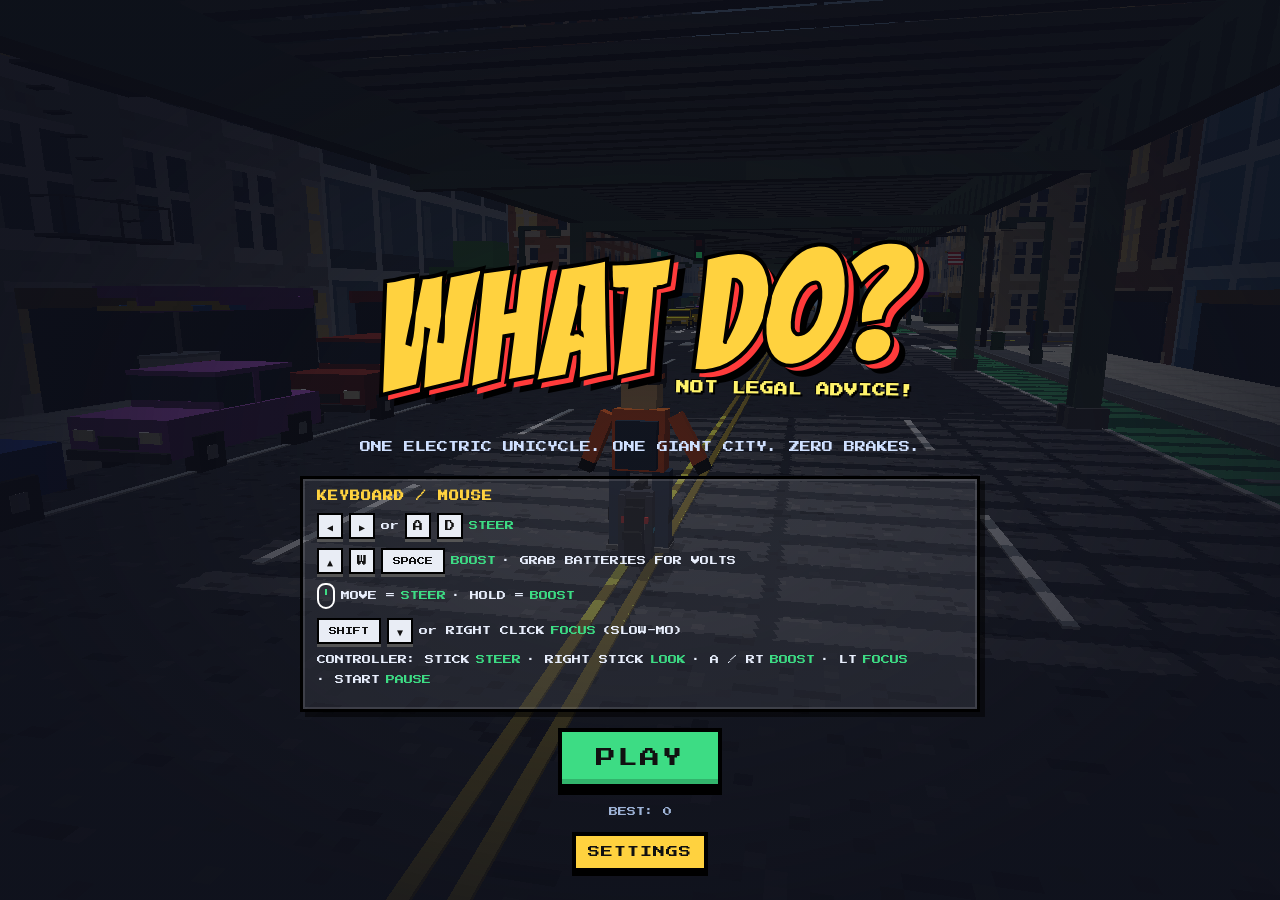
==== commit 3e0ef4b1: "UFO arrives in view from above; controller nav starts on the right button and wraps - UFO picks a pi" ====
--- a/whatdo/index.html
+++ b/whatdo/index.html
@@ -460,7 +460,7 @@
 <section id="debugScreen" class="screen hidden">
   <h2 class="big g">DEBUG</h2>
   <div id="dbgList">
-    <button class="btn sm dbgBtn" data-act="ufo">UFO</button>
+    <button class="btn sm dbgBtn" data-act="ufo" data-nav-first="1">UFO</button>
     <button class="btn sm dbgBtn" data-act="eagle">EAGLE</button>
     <button class="btn sm dbgBtn" data-act="rival">RIVAL</button>
     <button class="btn sm dbgBtn" data-act="gang">RIVAL GANG</button>
@@ -4244,7 +4244,7 @@
   NAV.el = el || null;
   if (el) { el.classList.add('padFocus'); try { el.scrollIntoView({ block: 'nearest' }); } catch (e) { /* old browsers */ } }
 }
-const navDefault = (items) => items.find((el) => el.classList.contains('alt')) || items[0] || null;   // the green (main) button first
+const navDefault = (items) => items.find((el) => el.dataset.navFirst) || items.find((el) => el.classList.contains('alt')) || items[0] || null;   // a screen's chosen first button, else the green (main) one
 function navMove(dx, dy) {
   const scr = navScreen(); if (!scr) return;
   const items = navItems(scr); if (!items.length) return;
@@ -4264,6 +4264,16 @@
     if (along <= 4) continue;   // not in that direction
     const score = along + across * 2.5;
     if (score < bestScore) { bestScore = score; best = el; }
+  }
+  if (!best) {   // nothing further that way: wrap round to the far side (the item furthest the other way, nearest in line)
+    for (const el of items) {
+      if (el === NAV.el) continue;
+      const r = el.getBoundingClientRect(), x = r.left + r.width / 2 - ax, y = r.top + r.height / 2 - ay;
+      const along = dx ? x * dx : y * dy, across = dx ? Math.abs(y) : Math.abs(x);
+      if (along >= -4) continue;
+      const score = along + across * 0.5;   // most negative = furthest back
+      if (score < bestScore) { bestScore = score; best = el; }
+    }
   }
   if (best) navSet(best);
 }
@@ -4594,14 +4604,15 @@
 })();
 function startUfo() {   // pick (or put) a pigeon on the ground ahead, timed so you arrive while the beam is on
   const r = player.run; setPL(r);
-  const want = PL.z - (player.speed * 3.6 + 25);
+  const want = PL.z - (player.speed * 4.8 + 35);   // far enough ahead that the whole show (1.8 s in, 3.2 s of beam) happens in front of you
   let pg = null, best = Infinity;
-  for (const e of r.ents) if (e.type === 'pigeon' && !e.fly && !e.perch && !e.leader && Math.abs(e.z - want) < best && e.z < PL.z - 40) { best = Math.abs(e.z - want); pg = e; }
-  if (!pg || best > 40) { if (want < r.endZc + 20) return false; pg = spawnPigeon(r, (Math.random() < 0.5 ? -1 : 1) * rand(2, 13), want); }
+  for (const e of r.ents) if (e.type === 'pigeon' && !e.fly && !e.perch && !e.leader && Math.abs(e.x) < 9 && Math.abs(e.z - want) < best && e.z < PL.z - 60) { best = Math.abs(e.z - want); pg = e; }   // one in the road, where you'll see it
+  if (!pg || best > 40) { if (want < r.endZc + 20) return false; pg = spawnPigeon(r, (Math.random() < 0.5 ? -1 : 1) * rand(1.5, 7.5), want); }
   pg.abducted = 'wait'; UFO.pg = pg; UFO.run = r; UFO.state = 'in'; UFO.t = 0; UFO.met = false;
   toWorld(r, pg.x, pg.z, _t); UFO.at.set(_t.x, 15, _t.z);
-  const side = Math.random() < 0.5 ? -1 : 1; toWorld(r, pg.x + side * 70, pg.z - 30, _t); UFO.from.set(_t.x, 45, _t.z);
-  toWorld(r, pg.x - side * 90, pg.z - 60, _t); UFO.to.set(_t.x, 70, _t.z);
+  // it drops in from high overhead and leaves straight up, drifting only a little along the street (never through a building)
+  const side = Math.random() < 0.5 ? -1 : 1; toWorld(r, clamp(pg.x + side * 3, -6, 6), pg.z - 12, _t); UFO.from.set(_t.x, 110, _t.z);
+  toWorld(r, clamp(pg.x - side * 3, -6, 6), pg.z - 18, _t); UFO.to.set(_t.x, 160, _t.z);
   UFO.mesh.position.copy(UFO.from); UFO.mesh.visible = true;
   const rx = UFO.at.x - camera.position.x, rz = UFO.at.z - camera.position.z, cy = Math.cos(camYaw), sy = Math.sin(camYaw);
   Sound.ufo(clamp((rx * cy - rz * sy) / 30, -1, 1)); Voice.say(nextLine(UFO_LINES), 3, 'joke');
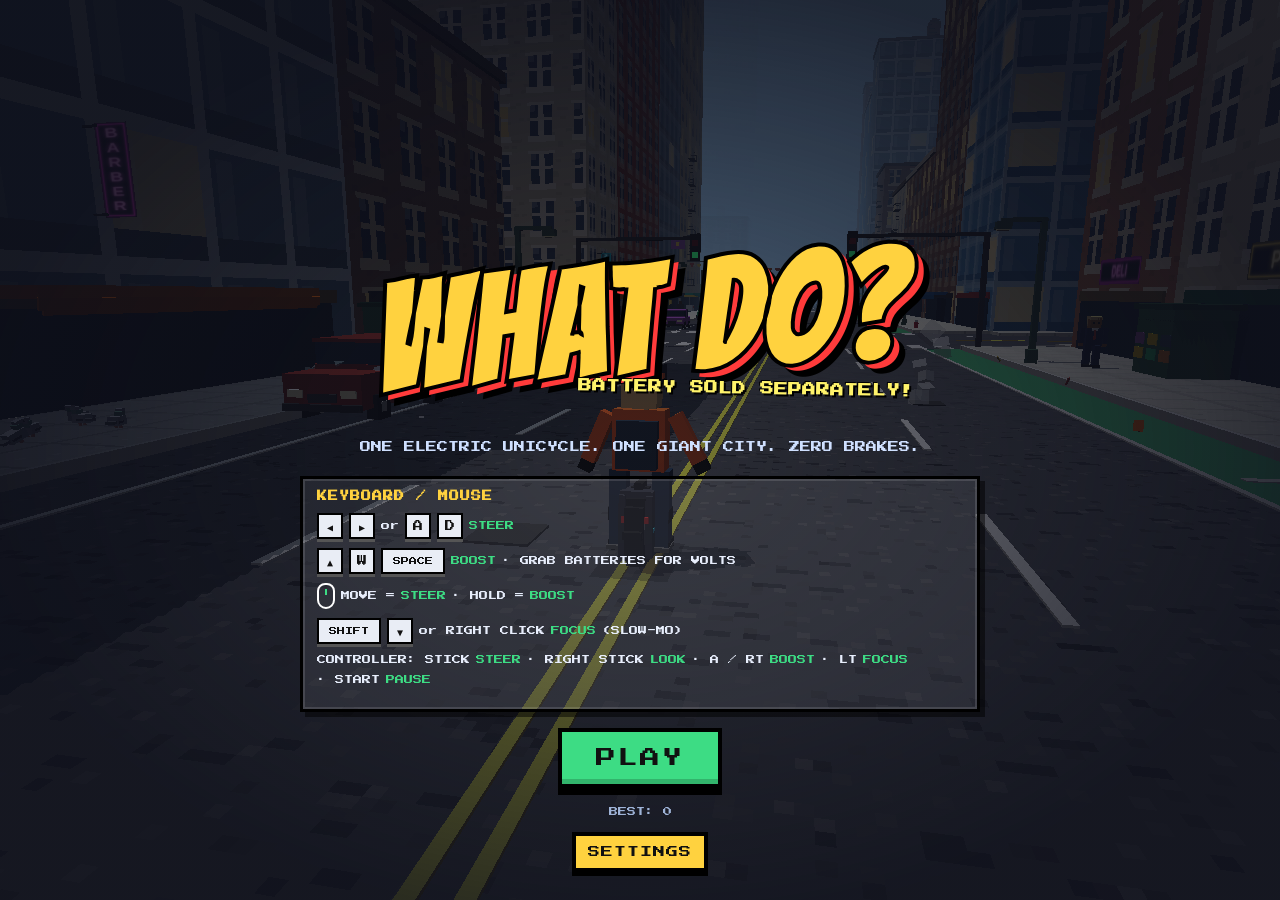
==== commit ff0dbc8d: "Test suite, seeded random numbers, AWARDS and KINDS tables, sections, rules/drawing split, debug FPS" ====
--- a/whatdo/index.html
+++ b/whatdo/index.html
@@ -483,16 +483,75 @@
   document.body.appendChild(d); return;
 }
 
+/* CONTENTS (each is a banner like the one below: search for its name)
+   UTILITIES
+   TELEGRAM
+   RENDERER / SCENE
+   TEXTURES & MATERIALS
+   VOXEL GEOMETRY BUILDER
+   MODELS
+   TIME OF DAY
+   AUDIO
+   RUN FRAMES
+   PARTICLES
+   SPEED LINES
+   SIGNS & EXTRA GEOMETRY
+   RUNS
+   WORLD GENERATION
+   CITY LIFE
+   PICKUPS
+   KINDS
+   ENTITIES
+   CHARACTERS
+   SPAWNING & MOVING
+   PLAYER
+   INPUT
+   STREET EVENTS
+   GAME STATE
+   SKY VISITORS
+   LEVELS
+   SCREENS & HUD
+   SCORING
+   AWARDS
+   MENUS
+   COLLISIONS
+   CRASHING & CLEARING A LEVEL
+   RIDING
+   TRICKS & ROOFS
+   MAIN UPDATE
+   INSTANT REPLAY
+   DEBUG FLY
+   FRAME LOOP
+   LEADERBOARD
+   ANALYTICS
+   PWA
+   BOOT
+*/
 /* =====================================================================
    UTILITIES
    ===================================================================== */
 const $ = (id) => document.getElementById(id);
-const rand = (a, b) => a + Math.random() * (b - a);
-const randi = (a, b) => Math.floor(a + Math.random() * (b - a + 1));
-const pick = (a) => a[Math.floor(Math.random() * a.length)];
+/* random numbers: one seeded source, and nothing calls Math.random directly. rnd() is the game's: the world, traffic, characters
+   and lines all draw from it, so the same seed and the same inputs play out the same way (the tests seed it).
+   Two side streams keep the game's on course: fxRnd for looks that live on from game to game (leaves, steam, the sky, particles),
+   and sfxRnd for music and sound effects, which run on audio timers of their own. */
+function makeRng(seed) {   // mulberry32: a float in [0, 1); .seed(n) restarts it
+  let s = 0;
+  const f = () => { let t = (s = (s + 0x6d2b79f5) >>> 0); t = Math.imul(t ^ (t >>> 15), t | 1); t ^= t + Math.imul(t ^ (t >>> 7), t | 61); return ((t ^ (t >>> 14)) >>> 0) / 4294967296; };
+  f.seed = (n) => { s = n >>> 0; }; f.seed(seed);
+  return f;
+}
+const rnd = makeRng(Date.now()), fxRnd = makeRng(Date.now() ^ 0x2545f491), sfxRnd = makeRng(Date.now() ^ 0x5bd1e995);
+// things made once and then cached (a sign's texture): their own stream from the cache key, so whether it's already made can't shift rnd
+const hashStr = (t) => { let h = 2166136261; for (let i = 0; i < t.length; i++) h = Math.imul(h ^ t.charCodeAt(i), 16777619); return h >>> 0; };
+const keyRng = (key) => makeRng(hashStr(key));
+const rand = (a, b) => a + rnd() * (b - a);
+const randi = (a, b) => Math.floor(a + rnd() * (b - a + 1));
+const pick = (a) => a[Math.floor(rnd() * a.length)];
+const frand = (a, b) => a + fxRnd() * (b - a), fpick = (a) => a[Math.floor(fxRnd() * a.length)];   // (looks only)
 // text lines: random start, then step through in order so nothing repeats until the whole list has been said
 const LINE_IX = new Map();
-const nextLine = (a) => { const k = a.join('\n'), i = LINE_IX.has(k) ? (LINE_IX.get(k) + 1) % a.length : Math.floor(Math.random() * a.length); LINE_IX.set(k, i); return a[i]; };
+const nextLine = (a) => { const k = a.join('\n'), i = LINE_IX.has(k) ? (LINE_IX.get(k) + 1) % a.length : Math.floor(rnd() * a.length); LINE_IX.set(k, i); return a[i]; };
 const clamp = (v, a, b) => (v < a ? a : v > b ? b : v);
 const lerp = (a, b, t) => a + (b - a) * t;
 const damp = (a, b, k, dt) => lerp(a, b, 1 - Math.exp(-k * dt));
@@ -500,6 +559,10 @@
   get(k, d) { try { const v = localStorage.getItem(k); return v === null ? d : v; } catch (e) { return d; } },
   set(k, v) { try { localStorage.setItem(k, String(v)); } catch (e) { /* storage unavailable */ } }
 };
+
+/* =====================================================================
+   TELEGRAM — the Mini App mode, when the game is opened from the Telegram bot
+   ===================================================================== */
 /* ---------- Telegram Mini App: opened from the Telegram bot, the game runs inside Telegram's own browser.
    Telegram adds tgWebApp... parameters to the address; only then is Telegram's script loaded (normal visitors never fetch it).
    tgInit (once it has loaded): full screen, no swipe-to-close, Telegram haptics, the player's name, the Back button. */
@@ -619,7 +682,7 @@
 const STYLE_MATS = STYLES.map((s) => {
   // which windows are lit by day, and (more of them) at night — the night set drives an emissive glow map
   const lit = [], litN = [];
-  for (let i = 0; i < 16; i++) { const l = Math.random() < (s.glass ? 0.12 : 0.15); lit.push(l); litN.push(l || Math.random() < 0.45); }
+  for (let i = 0; i < 16; i++) { const l = rnd() < (s.glass ? 0.12 : 0.15); lit.push(l); litN.push(l || rnd() < 0.45); }
   const tex = canvasTex(64, 64, (x) => {
     if (s.glass) {
       x.fillStyle = s.trim; x.fillRect(0, 0, 64, 64);
@@ -864,7 +927,7 @@
 function pickVehicle(only) {
   if (only) return pick(VEH[only]);
   let tot = 0; for (const w of VEH_WEIGHTS) tot += w[1];
-  let r = Math.random() * tot;
+  let r = rnd() * tot;
   for (const w of VEH_WEIGHTS) { r -= w[1]; if (r <= 0) return pick(VEH[w[0]]); }
   return pick(VEH.sedan);
 }
@@ -990,16 +1053,16 @@
   PEDS.spidey.push({ kind: 'spidey', geo: [vox(spideyParts(0)), vox(spideyParts(1)), vox(spideyParts(2))] });
   for (let i = 0; i < 14; i++) {
     const shirt = pick(SHIRTS);
-    mk('ped', { skin: pick(SKINS), hair: pick(HAIRS), shirt, sleeve: Math.random() < 0.5 ? shirt : pick(SKINS), pants: pick(PANTS), shoe: pick([0x111111, 0xffffff, 0x8b4513]), phone: Math.random() < 0.4, bag: Math.random() < 0.3 ? pick([0x222222, 0x8b0000, 0x2f4f4f]) : 0, cap: Math.random() < 0.25 ? pick(SHIRTS) : 0 });
+    mk('ped', { skin: pick(SKINS), hair: pick(HAIRS), shirt, sleeve: rnd() < 0.5 ? shirt : pick(SKINS), pants: pick(PANTS), shoe: pick([0x111111, 0xffffff, 0x8b4513]), phone: rnd() < 0.4, bag: rnd() < 0.3 ? pick([0x222222, 0x8b0000, 0x2f4f4f]) : 0, cap: rnd() < 0.25 ? pick(SHIRTS) : 0 });
   }
   for (let i = 0; i < 6; i++) {
     const suit = pick([0x2b2b2e, 0x3a3f4a, 0x1f2a44, 0x4a4a4a]);
-    mk('business', { skin: pick(SKINS), hair: pick(HAIRS), shirt: suit, sleeve: suit, pants: suit, shoe: 0x111111, tie: true, briefcase: Math.random() < 0.6, phone: Math.random() < 0.5 });
+    mk('business', { skin: pick(SKINS), hair: pick(HAIRS), shirt: suit, sleeve: suit, pants: suit, shoe: 0x111111, tie: true, briefcase: rnd() < 0.6, phone: rnd() < 0.5 });
   }
   for (let i = 0; i < 9; i++) {
-    const hawaii = Math.random() < 0.55, shirt = hawaii ? pick([0xff6f61, 0x29b6f6, 0xffca28, 0x66bb6a]) : 0xf7f7f7;
+    const hawaii = rnd() < 0.55, shirt = hawaii ? pick([0xff6f61, 0x29b6f6, 0xffca28, 0x66bb6a]) : 0xf7f7f7;
     const dots = []; if (hawaii) for (let k = 0; k < 6; k++) dots.push([rand(-0.24, 0.24), rand(0.92, 1.44)]);
-    mk('tourist', { skin: pick(SKINS), hair: pick(HAIRS), shirt, sleeve: pick(SKINS), pants: pick([0xc2b280, 0x8d6e63, 0x3e5f8a]), shorts: true, shoe: pick([0xffffff, 0x8b4513]), dots, dotC: pick([0xffffff, 0x1b5e20, 0xd81b60]), heart: !hawaii, camera: Math.random() < 0.75, hat: Math.random() < 0.6 ? pick([0xf3e2a8, 0xffffff, 0xd7ccc8]) : 0, cap: 0, bag: Math.random() < 0.5 ? 0x3e2723 : 0 });
+    mk('tourist', { skin: pick(SKINS), hair: pick(HAIRS), shirt, sleeve: pick(SKINS), pants: pick([0xc2b280, 0x8d6e63, 0x3e5f8a]), shorts: true, shoe: pick([0xffffff, 0x8b4513]), dots, dotC: pick([0xffffff, 0x1b5e20, 0xd81b60]), heart: !hawaii, camera: rnd() < 0.75, hat: rnd() < 0.6 ? pick([0xf3e2a8, 0xffffff, 0xd7ccc8]) : 0, cap: 0, bag: rnd() < 0.5 ? 0x3e2723 : 0 });
   }
 })();
 // ---------- bikes ----------
@@ -1207,7 +1270,7 @@
 // police light bars: only cars on a call (COP_CALL_CHANCE) flash, red-red, blue-blue, each on its own beat, and run the siren
 const COP_CALL_CHANCE = 0.4;
 function addBeacons(m, v) {
-  if (!v.beacons || !v.beacons.length || Math.random() >= COP_CALL_CHANCE) return;
+  if (!v.beacons || !v.beacons.length || rnd() >= COP_CALL_CHANCE) return;
   m.userData.siren = true;
   m.userData.beacons = v.beacons.map((g) => { const b = new THREE.Mesh(g, MAT.hflash); b.visible = false; m.add(b); return b; });
 }
@@ -1230,8 +1293,8 @@
       // passing a police car with its lights going: the announcer gets nervous (once per car, not too often)
       if (r === player.run && Game.state === 'play') {
         const side = Math.sign(PL.z - e.z);
-        if (e.copSide && side !== e.copSide && Math.abs(e.x - PL.x) < 10 && !e.copJoke && performance.now() > copJokeAt) {
-          e.copJoke = true; copJokeAt = performance.now() + 8000; Voice.say(copLine(), 2, 'joke');
+        if (e.copSide && side !== e.copSide && Math.abs(e.x - PL.x) < 10 && !e.copJoke && Game.time > copJokeAt) {
+          e.copJoke = true; copJokeAt = Game.time + 8; Voice.say(copLine(), 2, 'joke');
         }
         e.copSide = side;
       }
@@ -1243,7 +1306,7 @@
 // tourists on the top deck turn to face the rider and snap photos as the bus goes by
 function addTourists(m, v) {
   if (v.kind !== 'tourbus') return;
-  const seats = []; for (const z of [-3.6, -1.8, 0, 1.8, 3.6]) for (const x of [-0.6, 0.6]) if (Math.random() < 0.75) seats.push([x, z]);
+  const seats = []; for (const z of [-3.6, -1.8, 0, 1.8, 3.6]) for (const x of [-0.6, 0.6]) if (rnd() < 0.75) seats.push([x, z]);
   m.userData.tourists = seats.map(([x, z]) => {
     const t = new THREE.Mesh(pick(PEDS.tourist).geo[0], MAT.vox); t.position.set(x, 2.3, z); m.add(t);
     const fl = new THREE.Mesh(GEO.flash, MAT.flash); fl.position.set(0, 1.24, -0.38); fl.visible = false; t.add(fl);
@@ -1259,7 +1322,7 @@
     const want = near ? Math.atan2(-(lx - t.m.position.x), -(lz - t.m.position.z)) : t.look;
     t.m.rotation.y += normAng(want - t.m.rotation.y) * Math.min(1, dt * 6);
     t.ft -= dt; t.fl.visible = t.ft > 0;
-    if (near && d < 26 && t.ft < -0.2 && Math.random() < dt * 0.9) {
+    if (near && d < 26 && t.ft < -0.2 && rnd() < dt * 0.9) {
       t.ft = 0.08;
       snapPhoto(clamp(-dx / 10, -1, 1), clamp(1 - d / 40, 0.15, 0.7));
     }
@@ -1277,7 +1340,7 @@
 const stars = (() => {
   const n = 450, pos = new Float32Array(n * 3);
   for (let i = 0; i < n; i++) {
-    const a = Math.random() * Math.PI * 2, e = Math.asin(rand(0.12, 1)), r = 520;
+    const a = rnd() * Math.PI * 2, e = Math.asin(rand(0.12, 1)), r = 520;
     pos[i * 3] = Math.cos(a) * Math.cos(e) * r; pos[i * 3 + 1] = Math.sin(e) * r; pos[i * 3 + 2] = Math.sin(a) * Math.cos(e) * r;
   }
   const g = new THREE.BufferGeometry(); g.setAttribute('position', new THREE.BufferAttribute(pos, 3));
@@ -1310,6 +1373,7 @@
    AUDIO (all procedural, Web Audio API)
    ===================================================================== */
 const Sound = (() => {
+  const rand = (a, b) => a + sfxRnd() * (b - a);   // (sound draws from its own stream: see rnd)
   let ctx = null, focusLp = null, master, sfx, mus, comp, noiseBuf, engOsc, engOsc2, engGain, engFilt, windGain, windFilt;
   let muted = store.get('whatdo_mute', '0') === '1';
   // music and sound-effects volume, 0..1 (remembered); mute still silences everything
@@ -1333,7 +1397,7 @@
     sfx = ctx.createGain(); sfx.gain.value = 0.9 * vol.sfx; sfx.connect(comp);
     mus = ctx.createGain(); mus.gain.value = 0.3 * vol.music; mus.connect(comp);
     noiseBuf = ctx.createBuffer(1, ctx.sampleRate * 2, ctx.sampleRate);
-    const d = noiseBuf.getChannelData(0); for (let i = 0; i < d.length; i++) d[i] = Math.random() * 2 - 1;
+    const d = noiseBuf.getChannelData(0); for (let i = 0; i < d.length; i++) d[i] = sfxRnd() * 2 - 1;
     // electric motor whine + low hum
     engOsc = ctx.createOscillator(); engOsc.type = 'sawtooth'; engOsc.frequency.value = 60;
     engOsc2 = ctx.createOscillator(); engOsc2.type = 'triangle'; engOsc2.frequency.value = 300;
@@ -1350,7 +1414,7 @@
     if (ctx.createStereoPanner) { const s = ctx.createStereoPanner(); s.pan.value = clamp(pan || 0, -1, 1); s.connect(sfx); return s; }
     return sfx;
   }
-  function noise(t, dur) { const n = ctx.createBufferSource(); n.buffer = noiseBuf; n.loop = true; n.start(t, Math.random() * 1.5); n.stop(t + dur); return n; }
+  function noise(t, dur) { const n = ctx.createBufferSource(); n.buffer = noiseBuf; n.loop = true; n.start(t, sfxRnd() * 1.5); n.stop(t + dur); return n; }
   function honk(pan, vol, dbl) {
     if (!ctx) return; vol = vol === undefined ? 1 : vol;
     const t = ctx.currentTime, o = out(pan), reps = dbl ? 2 : 1, base = rand(330, 430);
@@ -1443,7 +1507,7 @@
   function setFocus(on) { if (ctx && focusLp) focusLp.frequency.setTargetAtTime(on ? 750 : 20000, ctx.currentTime, on ? 0.08 : 0.15); }
   // ---- steam hiss: a looping noise bed, its level set every frame from the nearest vent ----
   let amb = null;
-  function loopNoise(t) { const n = ctx.createBufferSource(); n.buffer = noiseBuf; n.loop = true; n.start(t, Math.random() * 1.5); return n; }
+  function loopNoise(t) { const n = ctx.createBufferSource(); n.buffer = noiseBuf; n.loop = true; n.start(t, sfxRnd() * 1.5); return n; }
   function ambNodes() {
     if (amb || !ctx) return amb;
     const t = ctx.currentTime, a = {};
@@ -1605,9 +1669,9 @@
     g.gain.setValueAtTime(0.0001, t); g.gain.linearRampToValueAtTime(0.55 * vol, t + 0.015); g.gain.exponentialRampToValueAtTime(0.001, t + 1.5);
     n.connect(f); f.connect(g); g.connect(o);
     for (let i = 0; i < 10; i++) {
-      const tt = t + 0.25 + Math.random() * 0.9, c = noise(tt, 0.06), hp = ctx.createBiquadFilter(), cg = ctx.createGain();
+      const tt = t + 0.25 + sfxRnd() * 0.9, c = noise(tt, 0.06), hp = ctx.createBiquadFilter(), cg = ctx.createGain();
       hp.type = 'highpass'; hp.frequency.value = 3000;
-      cg.gain.setValueAtTime(0.0001, tt); cg.gain.linearRampToValueAtTime(0.12 * vol * Math.random(), tt + 0.003); cg.gain.exponentialRampToValueAtTime(0.001, tt + 0.045);
+      cg.gain.setValueAtTime(0.0001, tt); cg.gain.linearRampToValueAtTime(0.12 * vol * sfxRnd(), tt + 0.003); cg.gain.exponentialRampToValueAtTime(0.001, tt + 0.045);
       c.connect(hp); hp.connect(cg); cg.connect(o);
     }
   }
@@ -1953,11 +2017,11 @@
 scene.add(pMesh);
 function emit(x, y, z, vx, vy, vz, color, size, grav, life) {
   const i = pNext; pNext = (pNext + 1) % PMAX;
-  PX[i] = x; PY[i] = y; PZ[i] = z; VX[i] = vx; VY[i] = vy; VZ[i] = vz; PS[i] = size; PG[i] = grav === undefined ? 26 : grav; PLF[i] = life || 60; PR[i] = Math.random() * 3; PST[i] = 1;
+  PX[i] = x; PY[i] = y; PZ[i] = z; VX[i] = vx; VY[i] = vy; VZ[i] = vz; PS[i] = size; PG[i] = grav === undefined ? 26 : grav; PLF[i] = life || 60; PR[i] = fxRnd() * 3; PST[i] = 1;
   pMesh.setColorAt(i, _pc.setHex(color)); pMesh.instanceColor.needsUpdate = true; pAny = true;
 }
 const BLOOD = [0x8a0000, 0xa30000, 0xbf0a0a, 0xd41414, 0x6e0000];
-const bloodColor = () => pick(BLOOD);
+const bloodColor = () => fpick(BLOOD);
 function updateParticles(dt) {
   if (!pAny) return;
   let any = false;
@@ -1970,8 +2034,8 @@
       PX[i] += VX[i] * dt; PY[i] += VY[i] * dt; PZ[i] += VZ[i] * dt;
       const gy = groundYW(PX[i], PZ[i]);
       if (PY[i] <= gy) {   // it lands: becomes a splat on the ground layer, and this particle slot is freed
-        const s = PS[i] * rand(2, 4.2);
-        _dummy.position.set(PX[i], gy + 0.012, PZ[i]); _dummy.rotation.set(0, PR[i], 0); _dummy.scale.set(s, 0.02, s * rand(0.7, 1.5)); _dummy.updateMatrix();
+        const s = PS[i] * frand(2, 4.2);
+        _dummy.position.set(PX[i], gy + 0.012, PZ[i]); _dummy.rotation.set(0, PR[i], 0); _dummy.scale.set(s, 0.02, s * frand(0.7, 1.5)); _dummy.updateMatrix();
         pMesh.getColorAt(i, _pc); addSplat(_dummy.matrix, _pc, s > 0.6);
         PST[i] = 0; _dummy.scale.set(0, 0, 0); _dummy.position.set(0, -50, 0);
       } else {
@@ -2019,7 +2083,7 @@
 slMesh.frustumCulled = false;
 scene.add(camera); camera.add(slMesh);
 const SLX = new Float32Array(SL_N), SLY = new Float32Array(SL_N), SLZ = new Float32Array(SL_N);
-function resetSpeedLine(i, far) { const side = Math.random() < 0.5 ? -1 : 1; SLX[i] = side * rand(1.6, 9); SLY[i] = rand(-3.2, 4); SLZ[i] = far ? -rand(5, 75) : -rand(60, 80); }
+function resetSpeedLine(i, far) { const side = fxRnd() < 0.5 ? -1 : 1; SLX[i] = side * frand(1.6, 9); SLY[i] = frand(-3.2, 4); SLZ[i] = far ? -frand(5, 75) : -frand(60, 80); }
 for (let i = 0; i < SL_N; i++) resetSpeedLine(i, true);
 function updateSpeedLines(vis, speed, dt) {
   slMat.opacity = vis * 0.55;
@@ -2034,7 +2098,7 @@
 }
 
 /* =====================================================================
-   SIGNS & EXTRA GEOMETRY for road closures
+   SIGNS & EXTRA GEOMETRY — for road closures
    ===================================================================== */
 function signTex(lines, bg, fg, arrow) {
   return canvasTex(128, 64, (x) => {
@@ -2080,8 +2144,8 @@
   const length = prev ? randi(3, 5) : randi(4, 6);
   const r = {
     root, theta, cos: Math.cos(theta), sin: Math.sin(theta), ox, oz, base, nextChunkZ: base, chunkCount: 0, length,
-    turnDir: Math.random() < 0.5 ? -1 : 1, endZc: base - (length - 1) * CH - 90, next: null, prev, turnIn,
-    chunks: [], inters: [], closures: [], ents: [], flashers: [], spawnCd: 0, el: Math.random() < EL_CHANCE, ramp: Math.random() < RAMP_CHANCE, ramps: []
+    turnDir: rnd() < 0.5 ? -1 : 1, endZc: base - (length - 1) * CH - 90, next: null, prev, turnIn,
+    chunks: [], inters: [], closures: [], ents: [], flashers: [], spawnCd: 0, el: rnd() < EL_CHANCE, ramp: rnd() < RAMP_CHANCE, ramps: []
   };
   runs.push(r);
   return r;
@@ -2215,7 +2279,7 @@
 const bannerMats = new Map();
 function bannerMat(text) {
   let m = bannerMats.get(text); if (m) return m;
-  const bg = pick(['#c0392b', '#1e5799', '#16a085', '#8e44ad', '#d35400', '#222222']);
+  const BG = ['#c0392b', '#1e5799', '#16a085', '#8e44ad', '#d35400', '#222222'], bg = BG[hashStr(text) % BG.length];
   const tex = canvasTex(512, 84, (x, w, h) => {
     x.fillStyle = bg; x.fillRect(0, 0, w, h); x.fillStyle = '#ffd23f'; x.fillRect(0, 0, w, 6); x.fillRect(0, h - 6, w, 6);
     x.font = 'bold 44px Impact, "Arial Black", sans-serif'; x.textAlign = 'center'; x.textBaseline = 'middle';
@@ -2233,7 +2297,7 @@
 const neonMats = new Map();
 function neonMat(text, vertical) {   // { on, off }: the lit sign, and the same sign with the tubes out (for flicker)
   const key = text + (vertical ? '|v' : ''); let m = neonMats.get(key); if (m) return m;
-  const col = pick(NEON_COLS), W = vertical ? 128 : 512, H = vertical ? 512 : 128;
+  const col = NEON_COLS[hashStr(text) % NEON_COLS.length], W = vertical ? 128 : 512, H = vertical ? 512 : 128;
   const make = (lit) => {
     const tex = canvasTex(W, H, (x, w, h) => {
       x.fillStyle = '#0d0d12'; x.fillRect(0, 0, w, h);
@@ -2258,7 +2322,7 @@
 function decorNeon(g, p, ch, sx, cz, bw) {
   const china = !!ch.china, text = nextLine(china ? NEON_CN : NEON_WORDS);
   let m;
-  if (china || Math.random() < 0.45) {   // a blade sign on a bracket, facing along the street
+  if (china || rnd() < 0.45) {   // a blade sign on a bracket, facing along the street
     const hgt = china ? 3.2 : 2.4, y = rand(4.4, china ? 6.6 : 5.4) + hgt / 2, z = cz + rand(-bw / 4, bw / 4);
     m = addMesh(g, GEO.board, neonMat(text, true).on, sx * 16.15, y, z); m.scale.set(1, hgt, 1);
     p.push([sx * 16.8, y + hgt / 2 - 0.1, z, 0.5, 0.06, 0.06, 0x222222], [sx * 16.8, y - hgt / 2 + 0.05, z, 0.5, 0.06, 0.06, 0x222222]);
@@ -2266,7 +2330,7 @@
     const w = Math.min(bw * 0.6, 5);
     m = addMesh(g, GEO.board, neonMat(text, false).on, sx * 16.9, 4.3, cz); m.rotation.y = -sx * Math.PI / 2; m.scale.set(w, w / 4, 1);
   }
-  ch.anims.push({ kind: 'neon', m, mats: neonMat(text, m.scale.y > m.scale.x), ph: rand(0, 6), fl: Math.random() < 0.3 });
+  ch.anims.push({ kind: 'neon', m, mats: neonMat(text, m.scale.y > m.scale.x), ph: rand(0, 6), fl: rnd() < 0.3 });
 }
 // ---------- fire escapes: iron landings every floor with zig-zag stairs between them ----------
 function fireEscape(p, sx, fz, h) {
@@ -2379,10 +2443,10 @@
 const tsMats = new Map();
 function billboardMat(text) {
   let m = tsMats.get(text); if (m) return m;
-  const [bg, fg] = pick(TS_COLS);
+  const kr = keyRng(text), [bg, fg] = TS_COLS[Math.floor(kr() * TS_COLS.length)];
   const tex = canvasTex(512, 256, (x, w, h) => {
     const gr = x.createLinearGradient(0, 0, 0, h); gr.addColorStop(0, bg); gr.addColorStop(1, '#000'); x.fillStyle = gr; x.fillRect(0, 0, w, h);
-    x.globalAlpha = 0.18; x.fillStyle = fg; for (let i = 0; i < 6; i++) x.fillRect(rand(0, w), 0, rand(10, 60), h); x.globalAlpha = 1;
+    x.globalAlpha = 0.18; x.fillStyle = fg; for (let i = 0; i < 6; i++) x.fillRect(kr() * w, 0, 10 + kr() * 50, h); x.globalAlpha = 1;
     x.strokeStyle = fg; x.lineWidth = 10; x.strokeRect(8, 8, w - 16, h - 16);
     let fs = 110; x.font = 'bold ' + fs + 'px Impact, "Arial Black", sans-serif'; while (x.measureText(text).width > w - 50 && fs > 30) { fs -= 6; x.font = 'bold ' + fs + 'px Impact, "Arial Black", sans-serif'; }
     x.textAlign = 'center'; x.textBaseline = 'middle'; x.shadowColor = fg; x.shadowBlur = 24; x.fillStyle = fg; x.fillText(text, w / 2, h / 2 + 4);
@@ -2396,7 +2460,7 @@
   for (let z = -4; z > -76;) {
     const w = randi(8, 13), h = w * rand(0.45, 0.6);
     for (let y = rand(5, 6.5); y < 30; y += h + rand(0.6, 3)) {
-      if (Math.random() < 0.2) continue;
+      if (rnd() < 0.2) continue;
       const m = addMesh(g, GEO.board, billboardMat(nextLine(TS_ADS)), sx * 16.75, y + h / 2, z - w / 2);
       m.rotation.y = -sx * Math.PI / 2; m.scale.set(w, h, 1);
     }
@@ -2406,7 +2470,7 @@
 function decorBanner(g, p, ch) {
   const bz = rand(-62, -22), y = 8.4;
   p.push([0, y, bz, 33.8, 0.05, 0.05, 0x333333]);
-  if (Math.random() < 0.6) {
+  if (rnd() < 0.6) {
     const m = addMesh(g, GEO.banner, bannerMat(pick(BANNERS)), 0, y - 0.05, bz, false, true);
     for (const bx of [-5.6, 5.6]) p.push([bx, y - 0.1, bz, 0.04, 0.2, 0.04, 0x333333]);
     ch.anims.push({ kind: 'banner', m, z: ch.z0 + bz, ph: rand(0, 6), gust: 0 });
@@ -2424,33 +2488,33 @@
 // manhole covers: about half of them puff steam
 function decorManhole(p, ch, x, z) {
   p.push([x, 0, z, 0.9, 0.035, 0.9, 0x2a2a2a]);
-  if (Math.random() < 0.55) ch.steam.push({ x, z: ch.z0 + z, acc: rand(0, 1), cd: 0 });
+  if (rnd() < 0.55) ch.steam.push({ x, z: ch.z0 + z, acc: rand(0, 1), cd: 0 });
 }
 // after a chunk is built: perched pigeons and the odd street performer
 function decorPopulate(run, ch, isEnd, isFirst, plazaSide) {
   const perches = ch.perches;
   for (let k = 0; k < 2 && perches.length; k++) {
-    if (Math.random() > 0.5) continue;
+    if (rnd() > 0.5) continue;
     const q = perches[randi(0, perches.length - 1)];
     for (let i = 0; i < randi(2, 4); i++) spawnPigeon(run, q.x + rand(-0.3, 0.3) * Math.sign(q.x), q.z + rand(-q.len / 2.6, q.len / 2.6), q.y);
   }
   // a parade: the marching band takes over this block's cross street (so no cross traffic there), behind barriers
   const I = run.inters.find((q) => q.chunk === ch);
-  if (I && !I.isEnd && !isFirst && ch.idx > 1 && Math.random() < 0.12) {
+  if (I && !I.isEnd && !isFirst && ch.idx > 1 && rnd() < 0.12) {
     I.triggered = true; I.parade = true;
-    const sx = Math.random() < 0.5 ? -1 : 1, bp = [];
+    const sx = rnd() < 0.5 ? -1 : 1, bp = [];
     barrierZ(bp, -81.5, -98.5, sx * 17.5);
     const bg = vox(bp); addMesh(ch.g, bg, MAT.vox, 0, 0, 0, false, true); ch.glow.push(bg);   // disposed with the chunk
     spawnBand(run, ch, sx);
   }
-  if (!isEnd && ch.idx > 0 && Math.random() < 0.3) spawnHiFive(run, ch);
-  if (isEnd || isFirst || ch.idx < 1 || Math.random() > 0.22) return;
-  const sx = plazaSide || (Math.random() < 0.5 ? -1 : 1);
+  if (!isEnd && ch.idx > 0 && rnd() < 0.3) spawnHiFive(run, ch);
+  if (isEnd || isFirst || ch.idx < 1 || rnd() > 0.22) return;
+  const sx = plazaSide || (rnd() < 0.5 ? -1 : 1);
   let z = rand(-66, -18); if ([-12, -40, -68].some((l) => Math.abs(l - z) < 3.5)) z -= 4;
   spawnBusker(run, ch, pick(['drums', 'drums', 'sax', 'sax', 'dance']), sx * 15.6, z, sx);
 }
 // ---------- high fives: someone at the curb holds a hand out over the road; slap it as you pass ----------
-const HIFIVE_PTS = 1500, HIFIVE_REACH = 0.6;   // points, and how far (m) from your edge to their hand still counts
+const HIFIVE_REACH = 0.6;   // how far (m) from your edge to their hand still counts
 const HIFIVE_ARM = vox([[0, -0.075, -0.31, 0.15, 0.15, 0.62, 0xc68642], [0, -0.11, -0.66, 0.2, 0.22, 0.08, 0xc68642]]);   // pivots at the shoulder
 function spawnHiFive(run, ch) {
   let z = rand(-70, -14); if ([-12, -40, -68].some((l) => Math.abs(l - z) < 3)) z -= 4;
@@ -2470,7 +2534,7 @@
       const hits = PL.x + P_HW > e.x - e.hw;   // riding into them is a crash, not a high five
       if (gap < HIFIVE_REACH && PL.x > 0 && !hits) {
         e.five = 1; e.t = 0;
-        award('HIGH FIVE!', HIFIVE_PTS * (player.speed / player.base) * (1 + clamp(1 - Math.max(0, gap) / HIFIVE_REACH, 0, 1)), 'good');
+        give('HIGH FIVE!', (player.speed / player.base) * (1 + clamp(1 - Math.max(0, gap) / HIFIVE_REACH, 0, 1)), 'good');
         Sound.slap(0.6); buzz(30); focusGain(0.3);
       } else if (gap < 6) { e.five = -1; e.t = 0; }   // you went past: they give up
     }
@@ -2572,7 +2636,7 @@
 for (let i = 0; i < STEAM_N; i++) { _sm.scale.set(0, 0, 0); _sm.updateMatrix(); steamMesh.setMatrixAt(i, _sm.matrix); steamMesh.setColorAt(i, _scol.setHex(0xffffff)); }
 function steamPuff(x, y, z, vx, vy, vz, color, size, lift, life) {
   const i = spNext; spNext = (spNext + 1) % STEAM_N; const q = SP[i];
-  q.x = x; q.y = y; q.z = z; q.vx = vx; q.vy = vy; q.vz = vz; q.s = size; q.lift = lift; q.life = q.max = life; q.r = rand(0, 3);
+  q.x = x; q.y = y; q.z = z; q.vx = vx; q.vy = vy; q.vz = vz; q.s = size; q.lift = lift; q.life = q.max = life; q.r = frand(0, 3);
   steamMesh.setColorAt(i, _scol.setHex(color)); steamMesh.instanceColor.needsUpdate = true; spAny = true;
 }
 function updateSteam(dt) {
@@ -2596,13 +2660,13 @@
 leafMesh.frustumCulled = false; scene.add(leafMesh);
 const LF = Array.from({ length: LEAF_N }, () => ({ st: 0, x: 0, y: 0, z: 0, vx: 0, vy: 0, vz: 0, rx: 0, ry: 0, rz: 0, spin: 0, ph: 0, life: 0 }));
 let lfNext = 0, lfAny = false;
-const WIND = { a: rand(0, 6.3), x: 0, z: 0 }, _lm = new THREE.Object3D(), _lc = new THREE.Color();
+const WIND = { a: frand(0, 6.3), x: 0, z: 0 }, _lm = new THREE.Object3D(), _lc = new THREE.Color();
 for (let i = 0; i < LEAF_N; i++) { _lm.scale.set(0, 0, 0); _lm.updateMatrix(); leafMesh.setMatrixAt(i, _lm.matrix); leafMesh.setColorAt(i, _lc.setHex(0xe67e22)); }
 function leaf(x, y, z, grounded, life) {
   const i = lfNext; lfNext = (lfNext + 1) % LEAF_N; const q = LF[i];
   q.st = grounded ? 2 : 1; q.x = x; q.y = y; q.z = z; q.vx = 0; q.vy = 0; q.vz = 0;
-  q.rx = grounded ? rand(-0.15, 0.15) : rand(0, 6.3); q.ry = rand(0, 6.3); q.rz = rand(0, 6.3); q.spin = rand(2, 6); q.ph = rand(0, 6.3); q.life = life;
-  leafMesh.setColorAt(i, _lc.setHex(pick(LEAF_COLS))); leafMesh.instanceColor.needsUpdate = true; lfAny = true;
+  q.rx = grounded ? frand(-0.15, 0.15) : frand(0, 6.3); q.ry = frand(0, 6.3); q.rz = frand(0, 6.3); q.spin = frand(2, 6); q.ph = frand(0, 6.3); q.life = life;
+  leafMesh.setColorAt(i, _lc.setHex(fpick(LEAF_COLS))); leafMesh.instanceColor.needsUpdate = true; lfAny = true;
 }
 function updateLeaves(dt) {
   // the wind slowly swings round and gusts
@@ -2624,24 +2688,22 @@
     // swept up by the rider passing close (more at speed)
     if (playing && d2 < 2.6 * 2.6 && q.y < 2.2 && sp > 4) {
       const k = sp / 20, side = (dx * wvz - dz * wvx) > 0 ? 1 : -1;
-      q.st = 1; q.vy = rand(1.8, 3.6) * k; q.vx = wvx * rand(0.25, 0.5) + side * wvz * 0.12 + rand(-1, 1); q.vz = wvz * rand(0.25, 0.5) - side * wvx * 0.12 + rand(-1, 1);
-      q.spin = rand(8, 16); q.life = Math.max(q.life, 8);
-    } else if (q.st === 2 && Math.random() < dt * 0.04 * w * w) { q.st = 1; q.vy = rand(0.8, 1.8) * w; }   // a gust lifts it
+      q.st = 1; q.vy = frand(1.8, 3.6) * k; q.vx = wvx * frand(0.25, 0.5) + side * wvz * 0.12 + frand(-1, 1); q.vz = wvz * frand(0.25, 0.5) - side * wvx * 0.12 + frand(-1, 1);
+      q.spin = frand(8, 16); q.life = Math.max(q.life, 8);
+    } else if (q.st === 2 && fxRnd() < dt * 0.04 * w * w) { q.st = 1; q.vy = frand(0.8, 1.8) * w; }   // a gust lifts it
     if (q.st === 1) {
       q.vx += (WIND.x - q.vx) * 0.9 * dt; q.vz += (WIND.z - q.vz) * 0.9 * dt;
       q.vy = Math.max(q.vy - 2.2 * dt, -1.1);                                   // flutters down slowly
       q.x += (q.vx + Math.sin(animT * 3 + q.ph) * 0.6) * dt; q.y += q.vy * dt; q.z += (q.vz + Math.cos(animT * 2.6 + q.ph) * 0.6) * dt;
       q.rx += q.spin * dt; q.rz += q.spin * 0.7 * dt; q.spin *= 1 - 0.3 * dt;
       const gy = groundYW(q.x, q.z) + 0.02;
-      if (q.y <= gy && q.vy <= 0) { q.y = gy; q.st = 2; q.rx = rand(-0.15, 0.15); q.rz = rand(-0.15, 0.15); }
+      if (q.y <= gy && q.vy <= 0) { q.y = gy; q.st = 2; q.rx = frand(-0.15, 0.15); q.rz = frand(-0.15, 0.15); }
     }
     const sc = Math.min(1, q.life / 1.5);
     _lm.position.set(q.x, q.y, q.z); _lm.rotation.set(q.rx, q.ry, q.rz); _lm.scale.set(0.26 * sc, 0.02, 0.2 * sc); _lm.updateMatrix(); leafMesh.setMatrixAt(i, _lm.matrix);
   }
   leafMesh.instanceMatrix.needsUpdate = true; lfAny = any;
 }
-const STEAM_PTS = 150;   // riding through a steaming manhole
-const SPRAY_PTS = 150;   // riding through an open hydrant's spray
 function wetScreen() {   // water drops all over the lens, fading out
   const w = $('wet'); w.innerHTML = '';
   for (let i = 0; i < 16; i++) { const d = document.createElement('i'), sz = rand(18, 70); d.style.cssText = 'left:' + rand(0, 96) + '%;top:' + rand(0, 92) + '%;width:' + sz + 'px;height:' + sz * rand(0.85, 1.15) + 'px'; w.appendChild(d); }
@@ -2659,7 +2721,44 @@
   }
   Sound.setSteam(Game.state !== 'menu' ? steam : 0, steamPan);
 }
-function updateDecor(dt) {
+// riding through a steaming manhole or an open hydrant's spray, and the big signs for Chinatown and Times Square (the looks are in updateDecor)
+function checkStreetSpots(dt) {
+  const playing = Game.state === 'play';
+  for (const r of runs) {
+    setPL(r);
+    for (const ch of r.chunks) {
+      const dz = ch.z0 - 50 - PL.z; if (dz > 140 || dz < -160) continue;
+      for (const s of ch.steam) {
+        const ax = s.x - PL.x, az = s.z - PL.z;
+        if (az > 30 || az < -110) continue;
+        s.cd -= dt;
+        if (playing && s.cd <= 0 && Math.abs(ax) < 2.2 && Math.abs(az) < 2.5) {   // riding through: a big swirling burst
+          s.cd = 1.5; Sound.steamBurst(clamp(ax / 6, -1, 1));
+          give('STEAM BATH!', (player.speed / player.base));
+          toWorld(r, s.x, s.z, _t);
+          for (let k = 0; k < 18; k++) {
+            const lvx = frand(-2.5, 2.5) + player.vx * 0.4, lvz = -player.speed * frand(0.1, 0.35);
+            steamPuff(_t.x + frand(-0.4, 0.4), frand(0.2, 1.2), _t.z + frand(-0.4, 0.4), lvx * r.cos + lvz * r.sin, frand(1.5, 3.5), -lvx * r.sin + lvz * r.cos, 0xe8ebee, frand(0.35, 0.6), 0.5, frand(1.4, 2.2));
+          }
+        }
+      }
+      for (const s of ch.sprays) {   // an open hydrant
+        const ax = s.x - PL.x, az = s.z - PL.z;
+        if (az > 30 || az < -110) continue;
+        s.cd -= dt;
+        if (playing && s.cd <= 0 && Math.sign(PL.x) === s.sx && Math.abs(PL.x) > 6.8 && Math.abs(PL.x) < 11.6 && Math.abs(az) < 1.6) {
+          s.cd = 2; Sound.steamBurst(clamp(ax / 6, -1, 1)); wetScreen();
+          FOCUS.meter = 1; popup('FOCUS REFILLED', 'good');   // a cold splash: wide awake (the FOCUS meter fills right up)
+          give('COOL OFF!', (player.speed / player.base));
+        }
+      }
+      if (ch.china && !ch.chinaSaid && playing && PL.z < ch.z0 - 2 && PL.z > ch.z0 - 40) { ch.chinaSaid = true; bigMsg('CHINATOWN!', '#ff5252'); }
+      if (ch.times && !ch.timesSaid && playing && PL.z < ch.z0 - 2 && PL.z > ch.z0 - 40) { ch.timesSaid = true; bigMsg('TIMES SQUARE!', '#ffd23f'); }
+    }
+  }
+  setPL(player.run);
+}
+function updateDecor(dt) {   // the looks: leaves, steam and spray, awnings, flags, neon (riding through steam or spray is checkStreetSpots)
   const playing = Game.state === 'play';
   for (const r of runs) {
     setPL(r);
@@ -2667,51 +2766,34 @@
       const dz = ch.z0 - 50 - PL.z; if (dz > 140 || dz < -160) continue;
       if (!ch.leavesDone && dz > -130) {
         ch.leavesDone = true;
-        for (let k = 0; k < randi(10, 18); k++) {
-          const t = ch.trees.length && Math.random() < 0.4 ? pick(ch.trees) : null;
-          const lx = t ? t.x + rand(-1.6, 1.6) : (Math.random() < 0.5 ? -1 : 1) * rand(8.6, 11), lz = t ? t.z + rand(-1.6, 1.6) : ch.z0 + rand(-78, -4);
-          toWorld(r, lx, lz, _t); leaf(_t.x, 0.3, _t.z, true, rand(30, 60));
+        for (let k = 0, n = Math.floor(frand(10, 19)); k < n; k++) {   // a drift of fallen leaves
+          const t = ch.trees.length && fxRnd() < 0.4 ? fpick(ch.trees) : null;
+          const lx = t ? t.x + frand(-1.6, 1.6) : (fxRnd() < 0.5 ? -1 : 1) * frand(8.6, 11), lz = t ? t.z + frand(-1.6, 1.6) : ch.z0 + frand(-78, -4);
+          toWorld(r, lx, lz, _t); leaf(_t.x, 0.3, _t.z, true, frand(30, 60));
         }
       }
       for (const t of ch.trees) {
         if (t.z - PL.z > 25 || t.z - PL.z < -100) continue;
         t.acc += dt * 0.35;
-        if (t.acc >= 1) { t.acc -= 1; toWorld(r, t.x + rand(-1.3, 1.3), t.z + rand(-1.3, 1.3), _t); leaf(_t.x, rand(2.8, 5), _t.z, false, rand(20, 40)); }
+        if (t.acc >= 1) { t.acc -= 1; toWorld(r, t.x + frand(-1.3, 1.3), t.z + frand(-1.3, 1.3), _t); leaf(_t.x, frand(2.8, 5), _t.z, false, frand(20, 40)); }
       }
       for (const s of ch.steam) {
-        const ax = s.x - PL.x, az = s.z - PL.z;
+        const az = s.z - PL.z;
         if (az > 30 || az < -110) continue;
         toWorld(r, s.x, s.z, _t);
         s.acc += dt * 5;
-        while (s.acc >= 1) { s.acc -= 1; steamPuff(_t.x + rand(-0.3, 0.3), 0.1, _t.z + rand(-0.3, 0.3), rand(-0.25, 0.25), rand(1, 1.8), rand(-0.25, 0.25), pick([0xe4e7ea, 0xd5d9de, 0xc8cdd3]), rand(0.25, 0.45), 0.35, rand(1.8, 2.8)); }
-        s.cd -= dt;
-        if (playing && s.cd <= 0 && Math.abs(ax) < 2.2 && Math.abs(az) < 2.5) {   // riding through: a big swirling burst
-          s.cd = 1.5; Sound.steamBurst(clamp(ax / 6, -1, 1));
-          award('STEAM BATH!', STEAM_PTS * (player.speed / player.base), 'trick', false);   // a trick: keeps the chain, doesn't add to it
-          for (let k = 0; k < 18; k++) {
-            const lvx = rand(-2.5, 2.5) + player.vx * 0.4, lvz = -player.speed * rand(0.1, 0.35);
-            steamPuff(_t.x + rand(-0.4, 0.4), rand(0.2, 1.2), _t.z + rand(-0.4, 0.4), lvx * r.cos + lvz * r.sin, rand(1.5, 3.5), -lvx * r.sin + lvz * r.cos, 0xe8ebee, rand(0.35, 0.6), 0.5, rand(1.4, 2.2));
-          }
-        }
+        while (s.acc >= 1) { s.acc -= 1; steamPuff(_t.x + frand(-0.3, 0.3), 0.1, _t.z + frand(-0.3, 0.3), frand(-0.25, 0.25), frand(1, 1.8), frand(-0.25, 0.25), fpick([0xe4e7ea, 0xd5d9de, 0xc8cdd3]), frand(0.25, 0.45), 0.35, frand(1.8, 2.8)); }
       }
       for (const s of ch.sprays) {   // an open hydrant: a fan of water out over the bike lane
-        const ax = s.x - PL.x, az = s.z - PL.z;
+        const az = s.z - PL.z;
         if (az > 30 || az < -110) continue;
         toWorld(r, s.x, s.z, _t);
         s.acc += dt * 45;
         while (s.acc >= 1) {
-          s.acc -= 1; const lvx = -s.sx * rand(4.5, 8), lvz = rand(-0.9, 0.9);
-          steamPuff(_t.x, 0.75, _t.z, lvx * r.cos + lvz * r.sin, rand(2.5, 4.5), -lvx * r.sin + lvz * r.cos, pick([0xbfe6ff, 0x9fd4f5, 0xe6f6ff]), rand(0.12, 0.22), -9, rand(0.8, 1));
-        }
-        s.cd -= dt;
-        if (playing && s.cd <= 0 && Math.sign(PL.x) === s.sx && Math.abs(PL.x) > 6.8 && Math.abs(PL.x) < 11.6 && Math.abs(az) < 1.6) {
-          s.cd = 2; Sound.steamBurst(clamp(ax / 6, -1, 1)); wetScreen();
-          FOCUS.meter = 1; popup('FOCUS REFILLED', 'good');   // a cold splash: wide awake (the FOCUS meter fills right up)
-          award('COOL OFF!', SPRAY_PTS * (player.speed / player.base), 'trick', false);
+          s.acc -= 1; const lvx = -s.sx * frand(4.5, 8), lvz = frand(-0.9, 0.9);
+          steamPuff(_t.x, 0.75, _t.z, lvx * r.cos + lvz * r.sin, frand(2.5, 4.5), -lvx * r.sin + lvz * r.cos, fpick([0xbfe6ff, 0x9fd4f5, 0xe6f6ff]), frand(0.12, 0.22), -9, frand(0.8, 1));
         }
       }
-      if (ch.china && !ch.chinaSaid && playing && PL.z < ch.z0 - 2 && PL.z > ch.z0 - 40) { ch.chinaSaid = true; bigMsg('CHINATOWN!', '#ff5252'); }
-      if (ch.times && !ch.timesSaid && playing && PL.z < ch.z0 - 2 && PL.z > ch.z0 - 40) { ch.timesSaid = true; bigMsg('TIMES SQUARE!', '#ffd23f'); }
       for (const a of ch.anims) {
         if (a.kind === 'neon') {   // a few signs flicker: a burst of off-on every few seconds
           if (a.fl) { const t = (animT + a.ph) % 6, mm = t < 0.5 && Math.sin(t * 60) > 0 ? a.mats.off : a.mats.on; if (a.m.material !== mm) a.m.material = mm; }
@@ -2741,7 +2823,7 @@
   const tailRotor = new THREE.Mesh(vox([[0, -0.9, 0, 0.04, 1.8, 0.18, 0x222222]]), MAT.vox); tailRotor.position.set(0.12, 1.5, 6.1); heliBody.add(tailRotor);
   const heliLight = new THREE.Mesh(vox([[0, -1.0, 0.4, 0.3, 0.3, 0.3, 0xff2020], [0, 2.6, 0, 0.25, 0.25, 0.25, 0xffffff]]), MAT.skyLight); heliBody.add(heliLight);
   heliBody.rotation.x = 0.1; heli.add(heliBody); heli.visible = false; heli.scale.setScalar(1.3); scene.add(heli);
-  const H = { on: false, t: rand(8, 20), vx: 0, vz: 0, left: 0 };
+  const H = { on: false, t: frand(8, 20), vx: 0, vz: 0, left: 0 };
   // plane + two contrails (instanced segments that spread and fade into the sky colour)
   const planeMat = new THREE.MeshLambertMaterial({ vertexColors: true, fog: false });
   const plane = new THREE.Mesh(vox([[0, 0, 0, 3.4, 3.4, 34, 0xe9edf2], [0, 0.6, 2, 34, 0.6, 6, 0xdfe3e8], [0, 1.6, 15, 0.6, 6, 4, 0xdfe3e8], [0, 1.8, 15.5, 12, 0.5, 3, 0xdfe3e8],
@@ -2750,7 +2832,7 @@
   const TRAIL_N = 120, trailMat = new THREE.MeshBasicMaterial({ color: 0xffffff, fog: false, transparent: true, opacity: 0.75, depthWrite: false });
   const trail = new THREE.InstancedMesh(new THREE.BoxGeometry(1, 1, 1), trailMat, TRAIL_N); trail.frustumCulled = false; scene.add(trail);
   const TR = Array.from({ length: TRAIL_N }, () => ({ age: 99, x: 0, y: 0, z: 0, ry: 0 })); let trNext = 0, trAcc = 0;
-  const P = { on: false, t: rand(6, 16), vx: 0, vz: 0, left: 0 };
+  const P = { on: false, t: frand(6, 16), vx: 0, vz: 0, left: 0 };
   const _m = new THREE.Object3D();
   for (let i = 0; i < TRAIL_N; i++) { _m.scale.set(0, 0, 0); _m.updateMatrix(); trail.setMatrixAt(i, _m.matrix); }
   // fireworks: their own bright particles (unlit, unfogged) so they glow at night
@@ -2770,19 +2852,19 @@
     return { x: camera.position.x + _d.x * dist + _s.x * side, z: camera.position.z + _d.z * dist + _s.z * side, y: height, sx: _s.x, sz: _s.z, dx: _d.x, dz: _d.z };
   }
   function crossing(o, dist, height, speed) {   // start off to one side, fly across the view
-    const dir = Math.random() < 0.5 ? -1 : 1, v = viewFrame(dist, -dir * dist * 1.1, height);
+    const dir = fxRnd() < 0.5 ? -1 : 1, v = viewFrame(dist, -dir * dist * 1.1, height);
     o.vx = v.sx * dir * speed; o.vz = v.sz * dir * speed; o.left = (dist * 2.4) / speed;
     return v;
   }
   function update(dt) {
     const playing = Game.state === 'play', night = TOD.night;
     // helicopter
-    if (!H.on) { H.t -= dt; if (H.t <= 0) { const v = crossing(H, rand(110, 170), rand(42, 62), rand(16, 24)); heli.position.set(v.x, v.y, v.z); heli.rotation.y = Math.atan2(-H.vx, -H.vz); heli.visible = H.on = true; } }
+    if (!H.on) { H.t -= dt; if (H.t <= 0) { const v = crossing(H, frand(110, 170), frand(42, 62), frand(16, 24)); heli.position.set(v.x, v.y, v.z); heli.rotation.y = Math.atan2(-H.vx, -H.vz); heli.visible = H.on = true; } }
     else {
       heli.position.x += H.vx * dt; heli.position.z += H.vz * dt; heli.position.y += Math.sin(animT * 0.7) * 0.6 * dt;
       rotor.rotation.y += dt * 38; tailRotor.rotation.x += dt * 50;
       heliLight.visible = night > 0.3 ? Math.floor(animT * 1.6) % 2 === 0 : false;
-      H.left -= dt; if (H.left <= 0) { heli.visible = H.on = false; H.t = rand(20, 50); }
+      H.left -= dt; if (H.left <= 0) { heli.visible = H.on = false; H.t = frand(20, 50); }
     }
     let chop = 0, chopPan = 0;
     if (H.on && playing) {
@@ -2791,7 +2873,7 @@
     }
     Sound.setChopper(chop, chopPan);
     // plane (daytime only)
-    if (!P.on) { P.t -= dt; if (P.t <= 0 && night < 0.65) { const v = crossing(P, rand(380, 520), rand(230, 300), rand(60, 80)); plane.position.set(v.x, v.y, v.z); plane.rotation.y = Math.atan2(-P.vx, -P.vz); plane.visible = P.on = true; } else if (P.t <= 0) P.t = 10; }
+    if (!P.on) { P.t -= dt; if (P.t <= 0 && night < 0.65) { const v = crossing(P, frand(380, 520), frand(230, 300), frand(60, 80)); plane.position.set(v.x, v.y, v.z); plane.rotation.y = Math.atan2(-P.vx, -P.vz); plane.visible = P.on = true; } else if (P.t <= 0) P.t = 10; }
     else {
       plane.position.x += P.vx * dt; plane.position.z += P.vz * dt;
       trAcc += dt;
@@ -2803,7 +2885,7 @@
           s.age = 0; s.x = plane.position.x + side * c + 18 * sn; s.y = plane.position.y - 0.8; s.z = plane.position.z - side * sn + 18 * c; s.ry = plane.rotation.y;
         }
       }
-      P.left -= dt; if (P.left <= 0) { plane.visible = P.on = false; P.t = rand(18, 40); }
+      P.left -= dt; if (P.left <= 0) { plane.visible = P.on = false; P.t = frand(18, 40); }
     }
     trailMat.color.copy(MAT.cloud.color);   // white by day, pink-orange at sunset, like the clouds
     for (let i = 0; i < TRAIL_N; i++) {
@@ -2818,20 +2900,20 @@
     if (show > 0) {
       show -= dt; showNext -= dt;
       if (showNext <= 0 && show > 0.6) {
-        showNext = rand(0.25, 0.6);
+        showNext = frand(0.25, 0.6);
         // down the street, where the sky shows between the buildings
-        const v = viewFrame(rand(90, 150), rand(-22, 22), 0), col = pick([0xff3b3b, 0xffd23f, 0x3ddc84, 0x3dafff, 0xff6fae, 0xffffff, 0xb36bff, 0xff9a2e]);
-        rockets.push({ x: v.x, y: rand(6, 14), z: v.z, vy: rand(34, 42), top: rand(48, 75), col, col2: Math.random() < 0.4 ? pick([0xffffff, 0xffd23f]) : col });
+        const v = viewFrame(frand(90, 150), frand(-22, 22), 0), col = fpick([0xff3b3b, 0xffd23f, 0x3ddc84, 0x3dafff, 0xff6fae, 0xffffff, 0xb36bff, 0xff9a2e]);
+        rockets.push({ x: v.x, y: frand(6, 14), z: v.z, vy: frand(34, 42), top: frand(48, 75), col, col2: fxRnd() < 0.4 ? fpick([0xffffff, 0xffd23f]) : col });
       }
     }
     for (let i = rockets.length - 1; i >= 0; i--) {
       const r = rockets[i]; r.y += r.vy * dt; r.vy -= 6 * dt;
-      spark(r.x + rand(-0.2, 0.2), r.y, r.z + rand(-0.2, 0.2), rand(-0.4, 0.4), rand(-2, 0), rand(-0.4, 0.4), 0xffcc66, 0.22, rand(0.3, 0.5), 4);
+      spark(r.x + frand(-0.2, 0.2), r.y, r.z + frand(-0.2, 0.2), frand(-0.4, 0.4), frand(-2, 0), frand(-0.4, 0.4), 0xffcc66, 0.22, frand(0.3, 0.5), 4);
       if (r.y >= r.top || r.vy < 4) {
-        const n = 70, sp = rand(13, 19);
+        const n = 70, sp = frand(13, 19);
         for (let k = 0; k < n; k++) {
-          const u = rand(-1, 1), a = rand(0, Math.PI * 2), q = Math.sqrt(1 - u * u), s = sp * rand(0.85, 1);
-          spark(r.x, r.y, r.z, q * Math.cos(a) * s, u * s, q * Math.sin(a) * s, k % 3 === 0 ? r.col2 : r.col, rand(0.35, 0.55), rand(1.3, 2.1), 5);
+          const u = frand(-1, 1), a = frand(0, Math.PI * 2), q = Math.sqrt(1 - u * u), s = sp * frand(0.85, 1);
+          spark(r.x, r.y, r.z, q * Math.cos(a) * s, u * s, q * Math.sin(a) * s, k % 3 === 0 ? r.col2 : r.col, frand(0.35, 0.55), frand(1.3, 2.1), 5);
         }
         const dx = r.x - camera.position.x, dz = r.z - camera.position.z, d = Math.hypot(dx, dz);
         camera.getWorldDirection(_d); _s.crossVectors(_d, up).normalize();
@@ -2892,11 +2974,11 @@
   for (let i = 0; i < 2; i++) decorManhole(p, ch, rand(-8, 8), rand(-70, -8));
 
   let plazaSide = 0;
-  if (!isEnd && !isFirst && idx > 1 && idx % 4 === 2) plazaSide = Math.random() < 0.5 ? -1 : 1;
+  if (!isEnd && !isFirst && idx > 1 && idx % 4 === 2) plazaSide = rnd() < 0.5 ? -1 : 1;
   const landmarkType = (idx + runs.length) % 4;
   // Times Square: at most one block a level, billboards up both sides and crowds of tourists
-  if (!plazaSide && !isEnd && !isFirst && idx > 1 && !Game.timesDone && Math.random() < 0.3) { Game.timesDone = true; ch.times = true; }
-  else if (!plazaSide && !isEnd && !isFirst && idx > 1 && !run.el && !Game.chinaDone && Math.random() < 0.25) { Game.chinaDone = true; ch.china = true; }   // Chinatown (not under the El: the gate is in the way)
+  if (!plazaSide && !isEnd && !isFirst && idx > 1 && !Game.timesDone && rnd() < 0.3) { Game.timesDone = true; ch.times = true; }
+  else if (!plazaSide && !isEnd && !isFirst && idx > 1 && !run.el && !Game.chinaDone && rnd() < 0.25) { Game.chinaDone = true; ch.china = true; }   // Chinatown (not under the El: the gate is in the way)
 
   for (const sx of [-1, 1]) {
     // ---------- buildings ----------
@@ -2913,7 +2995,7 @@
       while (z > endZ) {
         let bw = randi(6, 13) * 2; if (z - bw < endZ + 8) bw = z - endZ;
         const depth = randi(10, 14) * 2;
-        let h = randi(4, 16) * 4; if (Math.random() < 0.12) h = randi(22, 36) * 4;
+        let h = randi(4, 16) * 4; if (rnd() < 0.12) h = randi(22, 36) * 4;
         const st = randi(0, STYLES.length - 1);
         const cz = z - bw / 2;
         const m = addMesh(g, buildingGeo(depth, h, bw), STYLE_MATS[st], sx * (17 + depth / 2), 0, cz, true, true);
@@ -2922,32 +3004,32 @@
         p.push([sx * (17 + depth / 2), h, cz, depth + 0.6, 0.6, bw + 0.6, pick([0xd9d2c0, 0x5a4a3a, 0x9a9a9a, 0x3b2f25])]);
         p.push([fx, 0.25, cz, 0.12, 2.6, bw * 0.82, 0x1d2836]);
         p.push([fx, 2.85, cz, 0.16, 0.5, bw * 0.86, pick([0x9e2b25, 0x1d5e3a, 0x262626, 0x7a5a2a])]);
-        if (Math.random() < 0.65) {
+        if (rnd() < 0.65) {
           const ac = pick([0xc0392b, 0x16a085, 0x2c3e50, 0x8e44ad, 0xd35400, 0x1e5799]), aw = Math.max(2, bw * 0.55);
           p.push([sx * 16.3, 3.1, cz, 1.4, 0.32, aw, ac]);
           decorAwning(g, ch, sx, cz, aw, ac);   // the front flap flutters
           ch.perches.push({ x: sx * 16.3, y: 3.42, z: z0 + cz, len: aw });
         }
-        const flagged = h >= 16 && !ch.times && !ch.china && Math.random() < 0.22;
+        const flagged = h >= 16 && !ch.times && !ch.china && rnd() < 0.22;
         if (flagged) decorFlag(g, p, ch, sx, cz, h);
         if (!ch.times) {   // a fire escape, or a neon sign (never both: they'd overlap)
-          if (!flagged && !ch.china && h >= 16 && bw >= 8 && Math.random() < 0.3) fireEscape(p, sx, cz + rand(-bw / 2 + 2.2, bw / 2 - 2.2), h);
-          else if (Math.random() < (ch.china ? 0.75 : 0.35)) decorNeon(g, p, ch, sx, cz, bw);
+          if (!flagged && !ch.china && h >= 16 && bw >= 8 && rnd() < 0.3) fireEscape(p, sx, cz + rand(-bw / 2 + 2.2, bw / 2 - 2.2), h);
+          else if (rnd() < (ch.china ? 0.75 : 0.35)) decorNeon(g, p, ch, sx, cz, bw);
         }
         if (h <= 28) ch.perches.push({ x: sx * 16.85, y: h + 0.6, z: z0 + cz, len: bw * 0.8 });   // low rooftops, visible from the street
-        if (h < 70 && Math.random() < 0.3) {
+        if (h < 70 && rnd() < 0.3) {
           const wx = sx * (17 + depth / 2 + rand(-2, 2)), wz = cz + rand(-bw / 4, bw / 4);
           for (const a of [-0.9, 0.9]) for (const b of [-0.9, 0.9]) p.push([wx + a, h + 0.6, wz + b, 0.18, 2.2, 0.18, 0x3b2a1e]);
           p.push([wx, h + 2.8, wz, 2.6, 2.8, 2.6, 0x7a5233]); p.push([wx, h + 5.6, wz, 2.0, 0.5, 2.0, 0x5c3d24]); p.push([wx, h + 6.1, wz, 1.0, 0.5, 1.0, 0x5c3d24]);
           for (let k = 0; k < 3; k++) p.push([wx, h + 3.2 + k * 0.9, wz, 2.66, 0.1, 2.66, 0x333333]);
-        } else if (Math.random() < 0.5) {
+        } else if (rnd() < 0.5) {
           p.push([sx * (17 + depth / 2 + rand(-3, 3)), h + 0.6, cz + rand(-bw / 4, bw / 4), 1.6, 1.0, 1.6, 0xb0b0b0]);
         }
         z -= bw;
       }
       if (ch.times) timesSquare(g, sx);
       // second row (depth when looking down cross streets)
-      if (!isEnd && !isFirst && Math.random() < 0.18 && idx > 1) spireTower(p, sx * 64, -40);
+      if (!isEnd && !isFirst && rnd() < 0.18 && idx > 1) spireTower(p, sx * 64, -40);
       else for (const zc2 of [-20, -60]) {
         if (isEnd && sx === td && zc2 === -60) continue;
         if (isFirst && sx === cs && zc2 === -20) continue;
@@ -2967,11 +3049,11 @@
     for (let z = isFirst ? -10 : -5; z > -77; z -= 6.5) {
       if (lampZ.some((l) => Math.abs(l - z) < 3.2)) continue;
       if (isEnd && ((sx === td && z < -20 && z > -34) || (sx === -td && z < -12 && z > -26))) continue; // keep sign spots clear
-      const r = Math.random();
+      const r = rnd();
       if (r < 0.24 && sx !== plazaSide) { treeParts(p, sx * 12.4, z); addStatic(ch, sx * 12.4, z0 + z, 0.25, 0.25, 'tree'); ch.trees.push({ x: sx * 12.4, z: z0 + z, acc: rand(0, 1) }); }
-      else if (r < 0.34) { const x = sx * 11.9; p.push([x, 0.25, z, 0.3, 0.55, 0.3, 0xc8202a], [x, 0.8, z, 0.22, 0.12, 0.22, 0xd8d8d8], [x, 0.55, z, 0.46, 0.1, 0.1, 0xc8202a]); addStatic(ch, x, z0 + z, 0.22, 0.2, 'hydrant'); if (!isFirst && Math.random() < 0.2) ch.sprays.push({ x, z: z0 + z, sx, acc: 0, cd: 0 }); }   // some are opened up, spraying the street
+      else if (r < 0.34) { const x = sx * 11.9; p.push([x, 0.25, z, 0.3, 0.55, 0.3, 0xc8202a], [x, 0.8, z, 0.22, 0.12, 0.22, 0xd8d8d8], [x, 0.55, z, 0.46, 0.1, 0.1, 0xc8202a]); addStatic(ch, x, z0 + z, 0.22, 0.2, 'hydrant'); if (!isFirst && rnd() < 0.2) ch.sprays.push({ x, z: z0 + z, sx, acc: 0, cd: 0 }); }   // some are opened up, spraying the street
       else if (r < 0.45) { const x = sx * 12.0; p.push([x, 0.25, z, 0.56, 0.92, 0.56, 0x2e5e33], [x, 1.1, z, 0.6, 0.06, 0.6, 0x1f3f22], [x, 0.4, z, 0.58, 0.04, 0.58, 0x1f3f22]); addStatic(ch, x, z0 + z, 0.3, 0.3, 'trash'); }
-      const r2 = Math.random();
+      const r2 = rnd();
       if (sx === plazaSide) continue;
       if (r2 < 0.07) {
         const x = sx * 15.7;
@@ -3009,21 +3091,21 @@
   // parked cars along the left curb
   for (let z = isFirst ? -9 : -4; z > -76; z -= 6.4) {
     if (isEnd && z < -44) break;          // no parking in the last stretch before a closure
-    if (Math.random() < 0.42) {
+    if (rnd() < 0.42) {
       const v = pickVehicle(pick(['sedan', 'sedan', 'taxi', 'suv']));
       const m = addMesh(g, v.geo, MAT.vox, -10, 0, z - 2.4, false, true); m.rotation.y = Math.PI;
       addStatic(ch, -10, z0 + z - 2.4, v.hw, v.hd, 'parked');
       Object.assign(ch.statics[ch.statics.length - 1], { mesh: m, veh: v });   // so a squeeze can set its alarm off
     }
   }
-  if (idx > 0 && !isEnd && Math.random() < 0.3) {
+  if (idx > 0 && !isEnd && rnd() < 0.3) {
     const v = pickVehicle('truck'), z = rand(-20, -60);
     addMesh(g, v.geo, MAT.vox, 10, 0, z, false, true);
     addStatic(ch, 10, z0 + z, v.hw, v.hd, 'truck');
     run.closures.push({ lane: 4, zTop: z0 + z - v.hd - 1, zBot: z0 + z + v.hd + 1, ch });
   }
   // mid-block construction lane closure
-  if (idx > 1 && !isEnd && !isFirst && Math.random() < 0.16 + 0.05 * diff) {
+  if (idx > 1 && !isEnd && !isFirst && rnd() < 0.16 + 0.05 * diff) {
     const li = randi(0, 3), lx = LANES[li], zb = -22, zt = -52;
     for (let z = zb; z >= zt; z -= 3) {
       if (z === zb || z <= zt + 2) barrierX(p, lx - 1.8, lx + 1.8, z);
@@ -3083,7 +3165,7 @@
   }
 
   if (ch.china) chinatown(g, p, ch);
-  else if (!isEnd && !isFirst && !plazaSide && !run.el && Math.random() < 0.3) decorBanner(g, p, ch);   // (no banners under the El)
+  else if (!isEnd && !isFirst && !plazaSide && !run.el && rnd() < 0.3) decorBanner(g, p, ch);   // (no banners under the El)
   if (glowP.length) {
     const gh = addMesh(g, vox(glowP), MAT.lampHead, 0, 0, 0); const gp = addMesh(g, quadsGeo(pools, 0.05), MAT.lampPool, 0, 0, 0);
     gp.renderOrder = 2; ch.glow.push(gh.geometry, gp.geometry);
@@ -3097,6 +3179,10 @@
   // a level's first three blocks have no pickups, and the 4th always has a battery
   if (run.turnIn || idx >= 3) placeItems(ch, !run.turnIn && idx === 3); else ch.items = [];
 }
+
+/* =====================================================================
+   PICKUPS — batteries in the lanes
+   ===================================================================== */
 /* ---------- PICKUPS: glowing batteries (10 s of VOLTS, the boost), floating in the lanes ---------- */
 const ITEM_GEO = {
   battery: vox([
@@ -3128,7 +3214,7 @@
       lz = rand(-72, -8); x = undefined;
     }
   };
-  if (sure || Math.random() < 0.75) put('battery', rand(-72, -8));
+  if (sure || rnd() < 0.75) put('battery', rand(-72, -8));
 }
 function checkItems() {
   const r = player.run; if (!r) return;
@@ -3160,6 +3246,83 @@
   for (let k = run.closures.length - 1; k >= 0; k--) if (run.closures[k].ch === ch) run.closures.splice(k, 1);
   run.chunks.splice(i, 1);
 }
+
+/* =====================================================================
+   KINDS: what each kind of thing in the street is, in one place: how high it is (to jump it), its roof (to land on),
+   what passing close to it scores and what it says, and the lines when you crash into it.
+   Its model is built in MODELS and how it moves is in ENTITIES; everything else about it is here.
+   ===================================================================== */
+// h: a vehicle's height (to clear it in the air) · hop: how high a hop must be to clear it (low things; the rival too) · roof: see roofOf
+// near: the award for passing close (else NEAR_BY_TYPE, else CLOSE SHAVE!) · flat: that award isn't more for closer · nearSound(pan)
+// bubbles: what it says (when you nearly hit it, or whenever it talks) · bubbleY: how high its speech bubble sits · death: crash lines
+const NEAR_BY_TYPE = { car: 'NEAR MISS!', bike: 'BIKE DODGE!', ped: 'EXCUSE ME!' };
+const KINDS = {
+  // ----- traffic -----
+  sedan: { h: 1.45, roof: { body: 1.04, cabin: 1.76, len: 2.2, back: 0.25 }, death: ['Became a hood ornament.', 'Merged. Badly.'] },
+  taxi: { h: 1.6, roof: { body: 1.04, cabin: 1.76, len: 2.3, back: 0.25 }, death: ['T-boned by a taxi.', 'Hailed a cab. With your face.', 'The meter is still running.'] },
+  suv: { h: 1.8, roof: { body: 1.22, cabin: 2.04, len: 2.9, back: 0.4 }, death: ['Out-sized by an SUV.', 'Crumple zone: you.'] },
+  police: { h: 1.65, roof: { body: 1.04, cabin: 1.76, len: 2.2, back: 0.25 }, death: ['You have the right to remain splattered.'] },
+  // a box truck: the cargo box (3.17 m) and the cab in front of it (2.19 m); they overlap, and reach the truck's full outline at both ends
+  truck: { h: 3.1, roof: { box: { h: 3.17, hw: 1.15, hd: 2.8, off: 1.25 }, cab: { h: 2.19, hw: 1.1, hd: 1.35, off: 2.75 } }, death: ['Signed for a package. With your body.', 'Delivered: one rider, slightly damaged.'] },
+  // (a bus is 2.9 m to clear, just under its 3.12 m roof: you ride the roof, and rolling off its end is a clean drop)
+  bus: { h: 2.9, roof: { h: 3.12, hw: 1.25 }, death: ['Thrown under the bus. Literally.', 'Missed your stop. The bus did not.'] },
+  tourbus: { h: 3.7 },
+  carriage: { h: 2.6, near: 'HORSE PLAY!', nearSound: (pan) => Sound.neigh(pan, 1), death: ['Trampled by a horse. In Midtown.', 'Horsepower: 1. Wheel power: 0.', 'Neigh.'] },
+  // ----- on foot -----
+  ped: { bubbles: ['HEY!', 'WATCH IT!', 'MY LATTE!', "I'M WALKING HERE!", 'WHOA!', 'SERIOUSLY?!', 'GET A CAR!', 'RUDE!', 'MY SHOES!', 'NOT COOL!', 'WHAT WAS THAT?!'], death: ["Bowled over a pedestrian. They're fine. You are not.", 'Sidewalk etiquette: failed.'] },
+  tourist: { death: ['Photobombed a tourist. Fatally.', "Now you're in their vacation slideshow."] },
+  business: { death: ["Collided with a hedge fund manager. He's billing you."] },
+  hotdog: { near: 'RELISH THE MOMENT!', bubbles: ['I RELISH MY LIFE!', 'WATCH THE WIENER!', "I'M ON BREAK!"], bubbleY: 2.9 },
+  liberty: { near: 'LADY LIBERTY!', bubbles: ['GIVE ME YOUR TIRED!', 'LET FREEDOM RIDE!', 'TIPS APPRECIATED!', 'WATCH THE TORCH!', "I'M A NATIONAL MONUMENT!"], bubbleY: 2.9 },
+  pigeonman: { near: 'COO COO!', nearSound: (pan) => Sound.coo(pan, 1), bubbles: ['COO COO!', 'I AM ONE OF THEM NOW', 'FEED ME BREAD!', 'FLAP FLAP!', "I'M NOT A REAL BIRD", 'THE FLOCK PROTECTS ME'], bubbleY: 3, death: ['Flattened a man dressed as a pigeon. The pigeons will remember.', 'Coo coo... crunch.'] },
+  preacher: { near: 'HALLELUJAH!', bubbles: [
+    'THE END IS NEAR!',
+    'REPENT!',
+    'L TRAIN IS COMING',
+    'TURN BACK NOW',
+    'HELL AWAITS',
+    'BLESSED ARE THE PEDESTRIANS',
+    'THE EUC IS A SIGN',
+    'BALANCE THY CELLS',
+    'FILTHY SINNERS!',
+    'THOU SHALT NOT SCOOTER',
+    'HELL IS A BIKE LANE',
+    'GOD HATES STOCK TIRES',
+    'HELL IS SLOW CHARGING'
+  ], bubbleY: 3, death: ['The end was near. Very near.', 'Knocked the preacher off his crate. Repent.'] },
+  rat: { hop: 0.25, near: 'PIZZA RAT!', bubbles: ['SQUEAK!', 'MY SLICE!', 'DOLLAR SLICE, BABY!', 'NOT THE PIZZA!'], bubbleY: 1.2 },
+  robot: { hop: 0.7, near: 'ROBO DODGE!', bubbles: ['BEEP BOOP!', 'PLEASE STAND CLEAR', 'OBSTACLE DETECTED', 'YOUR ORDER IS ON ITS WAY', 'RECALCULATING ROUTE', 'HUMAN DETECTED. PAUSING.'], bubbleY: 1.9, death: ['Tripped over a delivery robot. Your food is late.', 'The robot has filed an incident report.', 'Defeated by a cooler on wheels.'] },
+  cat: { bubbles: ['PURRR...', 'MRROW!', '\u2665 PURR \u2665', 'MEOW.', '*SLOW BLINK*'], bubbleY: 2.2 },
+  spidey: { bubbles: ['WITH GREAT POWER...', 'NICE MOVES!', 'MY SPIDEY SENSE IS TINGLING!', 'PHOTOS ARE $5!', 'THWIP!'], bubbleY: 6.2 },
+  kid: { bubbles: ['MY BALLOON!', 'NOOO!', 'COME BACK!', 'BYE BALLOON...'], bubbleY: 1.9 },   // (a pedestrian with a balloon: kind 'ped', mode 'kid')
+  // ----- on wheels -----
+  bike: { death: ['Lost a joust to a cyclist.'] },
+  delivery: { death: ['Your order has arrived: regret.', 'Delivery guy: 1. You: 0.'] },
+  skate: { near: 'SKATE DODGE!', death: ['Got kickflipped.', 'Skater: 1. Wheel: 0.', 'Grinded. By a skater.'] },
+  rival: { hop: 2.4, bubbleY: 2.8 },
+  sign: { near: 'SIGN DODGE!', death: ['Took a SALE sign to the face.', 'Everything must go. Including you.', 'Spun out by a sign spinner.'] },
+  // ----- standing in the street -----
+  hydrant: { hop: 0.7, death: ['Fire hydrant: still undefeated.'] },
+  trash: { hop: 1.0, death: ['Took out the trash. And yourself.'] },
+  crates: { hop: 0.8, death: ['Wiped out on a stack of bodega crates.', 'Crate expectations: crushed.', 'The cat saw everything.'] },
+  barrier: { hop: 0.95, death: ['Construction zone. Now under reconstruction: you.'] },
+  cart: { hop: 3.0, death: ['You are now the hot dog.'] },
+  news: { hop: 3.0, death: ['Made the front page.'] },
+  subway: { hop: 1.5, death: ['Took the subway. Head first.'] },
+  lamp: { death: ['Hugged a lamp post at full speed.'] },
+  light: { death: ['Ran a red light. Straight into the pole.'] },
+  tree: { death: ['Became one with nature.'] },
+  parked: { death: ['Discovered parked cars are, in fact, solid.'] },
+  towtruck: { hop: 2.5, death: ['Rode into the tow truck. Now you need one.', 'Towed. Permanently.'] },
+  towbed: { death: ['Hit the side of the ramp. Wrong way on.', 'The ramp is at the BACK.'] },
+  pillar: { death: ['Hugged an El column. The El hugged back.', 'Met the elevated train. From below.'] },
+  gate: { death: ['Rode into the Chinatown gate. Bad luck for a year.', 'The gate was decorative. You were not.'] },
+  closed: { near: 'TIGHT TURN!', flat: true, death: ['Ignored the ROAD CLOSED sign.', 'The detour was RIGHT THERE.', 'Road closed. So is your casket.'] },
+  building: { near: 'TIGHT TURN!', flat: true, death: ['Tried to ride through a building. The building won.'] },
+  // ----- not a thing: landing mid-spin -----
+  midspin: { death: ['Landed mid-spin. The street was not impressed.', 'Over-rotated. Under-survived.'] }
+};
+KINDS.tourist.bubbles = KINDS.business.bubbles = KINDS.ped.bubbles;   // (tourists and business people say what everyone says)
 
 /* =====================================================================
    ENTITIES (traffic, pedestrians, bikes, pigeons) — per run
@@ -3201,10 +3364,10 @@
   const fl = new THREE.Mesh(v.flashGeo, MAT.hflash); fl.visible = false; m.add(fl); m.userData.flash = fl;
   addBeacons(m, v); addTourists(m, v);
   m.userData.sig = v.sigGeo.map((g) => { const sm = new THREE.Mesh(g, MAT.hflash); sm.visible = false; m.add(sm); return sm; });   // [left, right]
-  const erratic = Math.random() < (v.kind === 'taxi' ? 0.3 : 0.15) + 0.07 * diff;
+  const erratic = rnd() < (v.kind === 'taxi' ? 0.3 : 0.15) + 0.07 * diff;
   return addEnt(run, {
     type: 'car', kind: v.kind, mesh: m, x: LANES[li], z, hw: v.hw, hd: v.hd, lane: li, dir, v: spd, vBase: spd, vx: 0,
-    erratic, runsRed: erratic && Math.random() < 0.35 + 0.08 * diff, t: rand(0, 10), brakeT: 0, swerveT: 0, swervePre: 0, steer: 0, signalT: 0, signalLane: 0,
+    erratic, runsRed: erratic && rnd() < 0.35 + 0.08 * diff, t: rand(0, 10), brakeT: 0, swerveT: 0, swervePre: 0, steer: 0, signalT: 0, signalLane: 0,
     nextAct: big ? 1e9 : erratic ? rand(1, 3) : rand(4, 12), honkT: 0, nm: false, lethal: true   // buses don't change lanes
   });
 }
@@ -3234,9 +3397,9 @@
   if (e.signalT > 0) { e.signalT -= dt; if (e.signalT <= 0 && laneFree(run, e.signalLane, e.z, 4, e)) e.lane = e.signalLane; }
   if (e.nextAct <= 0 && e.swerveT <= 0 && !(e.swervePre > 0) && !(e.signalT > 0)) {
     e.nextAct = e.erratic ? rand(0.9, 2.8) : rand(4, 12);
-    const r = Math.random();
+    const r = rnd();
     if (r < 0.55) {
-      const nl = e.lane + (Math.random() < 0.5 ? -1 : 1);
+      const nl = e.lane + (rnd() < 0.5 ? -1 : 1);
       if (own.includes(nl) && laneFree(run, nl, e.z, 4, e)) { e.signalLane = nl; e.signalT = e.erratic ? SIGNAL_TIME_ERRATIC : SIGNAL_TIME; }
     } else if (e.erratic && r < 0.78) { e.brakeT = rand(0.6, 1.6); }
     else if (e.erratic && e.dir > 0 && r < 0.9 && e.lane === 1 && run === player.run && Math.abs(e.z - PL.z) < 140 && e.z < PL.z) {
@@ -3297,12 +3460,12 @@
   if (Game.state === 'play' && e.honkT <= 0) {
     const dz = Math.abs(e.z - PL.z), dx = Math.abs(e.x - PL.x);
     if (dz < (e.dir > 0 ? 28 : 9) && dx < 3.5 && (e.dir > 0 ? e.z < PL.z : true)) {
-      e.honkT = rand(1.2, 2.5); Sound.honk((e.x - PL.x) / 10, 0.9, Math.random() < 0.5);
+      e.honkT = rand(1.2, 2.5); Sound.honk((e.x - PL.x) / 10, 0.9, rnd() < 0.5);
     }
   }
 }
 function spawnCross(run, I, delay, dir, spd, startX) {
-  const v = pickVehicle(Math.random() < 0.08 ? 'bus' : null);
+  const v = pickVehicle(rnd() < 0.08 ? 'bus' : null);
   const m = new THREE.Mesh(v.geo, MAT.vox); m.rotation.y = dir > 0 ? -Math.PI / 2 : Math.PI / 2;
   const z = I.zc + (dir > 0 ? 4.5 : -4.5);
   m.position.set(startX, 0, z); m.visible = delay <= 0; attachLights(m, v); addBeacons(m, v); addTourists(m, v);
@@ -3315,7 +3478,7 @@
   const n = 1 + randi(0, 1 + Math.min(4, Math.floor(diff * 0.8)));
   let maxEnd = 0;
   for (let k = 0; k < n; k++) {
-    const dir = Math.random() < 0.5 ? 1 : -1, spd = rand(24, 33) + diff * 1.6;
+    const dir = rnd() < 0.5 ? 1 : -1, spd = rand(24, 33) + diff * 1.6;
     const target = k === 0 ? tArr + rand(-0.15, 0.3) : tArr + rand(-1.6, 2.6);
     let startX = -dir * 125, travel = Math.abs(PL.x - startX) / spd, delay = target - travel;
     if (delay < 0) { startX = PL.x - dir * spd * target; delay = 0; if (Math.abs(startX) < 30) continue; }
@@ -3337,9 +3500,7 @@
   m.position.set(x, groundY(run, x, z), z);
   return e;
 }
-/* ---------- speech bubbles: what a pedestrian shouts when you nearly hit them (an HTML label kept over their head) ---------- */
-const PED_BUBBLES = ['HEY!', 'WATCH IT!', 'MY LATTE!', "I'M WALKING HERE!", 'WHOA!', 'SERIOUSLY?!', 'GET A CAR!', 'RUDE!', 'MY SHOES!', 'NOT COOL!', 'WHAT WAS THAT?!'];
-const HOTDOG_BUBBLES = ['I RELISH MY LIFE!', 'WATCH THE WIENER!', "I'M ON BREAK!"];
+/* ---------- speech bubbles: what a pedestrian shouts when you nearly hit them (an HTML label kept over their head; the lines are in KINDS) ---------- */
 // what the announcer says (now and then) when you run a red light
 const RED_JOKES = [
   'Red means go',
@@ -3359,27 +3520,6 @@
   'Red light camera says hello',
   'Red lights hate this one simple trick'
 ];
-const ROBOT_BUBBLES = ['BEEP BOOP!', 'PLEASE STAND CLEAR', 'OBSTACLE DETECTED', 'YOUR ORDER IS ON ITS WAY', 'RECALCULATING ROUTE', 'HUMAN DETECTED. PAUSING.'];
-const PIGEONMAN_BUBBLES = ['COO COO!', 'I AM ONE OF THEM NOW', 'FEED ME BREAD!', 'FLAP FLAP!', "I'M NOT A REAL BIRD", 'THE FLOCK PROTECTS ME'];
-const KID_BUBBLES = ['MY BALLOON!', 'NOOO!', 'COME BACK!', 'BYE BALLOON...'];
-const RAT_BUBBLES = ['SQUEAK!', 'MY SLICE!', 'DOLLAR SLICE, BABY!', 'NOT THE PIZZA!'];
-const PREACHER_LINES = [
-  'THE END IS NEAR!',
-  'REPENT!',
-  'L TRAIN IS COMING',
-  'TURN BACK NOW',
-  'HELL AWAITS',
-  'BLESSED ARE THE PEDESTRIANS',
-  'THE EUC IS A SIGN',
-  'BALANCE THY CELLS',
-  'FILTHY SINNERS!',
-  'THOU SHALT NOT SCOOTER',
-  'HELL IS A BIKE LANE',
-  'GOD HATES STOCK TIRES',
-  'HELL IS SLOW CHARGING'
-];
-
-const LIBERTY_BUBBLES = ['GIVE ME YOUR TIRED!', 'LET FREEDOM RIDE!', 'TIPS APPRECIATED!', 'WATCH THE TORCH!', "I'M A NATIONAL MONUMENT!"];
 const BUBBLES = [];
 const _bw = { x: 0, z: 0 }, _bv = new THREE.Vector3();
 function pedBubble(e, text) {
@@ -3392,7 +3532,7 @@
     const b = BUBBLES[i], e = b.e; b.t += dt;
     if (b.t > 1.4 || !e.run || !e.mesh.parent) { b.el.remove(); e.bubble = null; BUBBLES.splice(i, 1); continue; }
     toWorld(e.run, e.mesh.position.x, e.mesh.position.z, _bw);
-    _bv.set(_bw.x, (e.bubbleY || (e.kind === 'hotdog' || e.kind === 'liberty' ? 2.9 : 2.3)) + b.t * 0.3, _bw.z).project(camera);
+    _bv.set(_bw.x, (e.bubbleY || (KINDS[e.kind] && KINDS[e.kind].bubbleY) || 2.3) + b.t * 0.3, _bw.z).project(camera);
     const vis = _bv.z < 1 && Math.abs(_bv.x) < 1.1 && Math.abs(_bv.y) < 1.1;
     b.el.style.display = vis ? 'block' : 'none';
     if (vis) { b.el.style.left = ((_bv.x + 1) / 2 * viewW) + 'px'; b.el.style.top = ((1 - _bv.y) / 2 * viewH) + 'px'; }
@@ -3451,7 +3591,7 @@
 // a bike you hit tips over onto its side (away from you) and skids a little in your direction of travel
 function knockBike(e) {
   e.v = 0; e.lethal = false; e.fallen = true; e.fall = 0;
-  e.fallSide = Math.sign(e.x - player.x) || (Math.random() < 0.5 ? -1 : 1);
+  e.fallSide = Math.sign(e.x - player.x) || (rnd() < 0.5 ? -1 : 1);
   e.slideV = Math.min(9, player.speed * 0.35);
 }
 function updBike(run, e, dt) {
@@ -3470,7 +3610,7 @@
     if (!e.rang && d < 10 && e.kind !== 'skate') { e.rang = true; Sound.bell(clamp((e.x - PL.x) / 6, -1, 1), clamp(1.2 - d / 12, 0.3, 1)); }
     else if (e.rang && d > 30) e.rang = false;
   }
-  if (e.swT <= 0) { e.swT = rand(3, 9); e.tx = Math.random() < 0.3 + 0.05 * (Game.level - 1) ? 6.75 : e.homeX + rand(-0.6, 0.6); }
+  if (e.swT <= 0) { e.swT = rand(3, 9); e.tx = rnd() < 0.3 + 0.05 * (Game.level - 1) ? 6.75 : e.homeX + rand(-0.6, 0.6); }
   for (const c of run.closures) if (c.lane === 4 && Math.abs(e.x - 10) < 1.5) {
     const ahead = e.dir < 0 ? e.z - c.zBot : c.zTop - e.z;
     if (ahead > -1 && ahead < 14) { e.tx = 7.2; e.swT = 3; }
@@ -3489,6 +3629,10 @@
     e.mesh.rotation.y += Math.sin(e.t * 1.3 + 1.2) * 0.25;
   }
 }
+
+/* =====================================================================
+   CHARACTERS — the carriage, the rival, the delivery robot, the bodega cat, the balloon, the sign spinner, the pigeon mascot, Spider-Man
+   ===================================================================== */
 // ---------- horse-drawn carriage: a slow 'car' in the right lane (no lane changes, no honking), legs trotting ----------
 const CARRIAGE_GEO = [0, 1].map((ph) => {
   const p = [], HB = 0x7b4a2a, DK = 0x2a1a10, WD = 0x5a3a1a, a = ph ? 0.14 : -0.14;
@@ -3519,7 +3663,7 @@
   }
 }
 // ---------- the rival: another EUC rider who passes you and dares you to catch him ----------
-const RIVAL_PTS = 1000, RIVAL_X = [2.25, 6.75, 10];   // our two lanes and the bike lane
+const RIVAL_X = [2.25, 6.75, 10];   // our two lanes and the bike lane
 const rivalGeo = (J, L, SK) => {   // legs, torso, two arms, head: separate pieces, so a crash can throw them apart
   return [
     [[-0.26, 0.24, 0, 0.2, 0.92, 0.26, 0x222831], [0.26, 0.24, 0, 0.2, 0.92, 0.26, 0x222831], [-0.26, 0.18, -0.06, 0.22, 0.12, 0.36, L], [0.26, 0.18, -0.06, 0.22, 0.12, 0.36, L]],
@@ -3533,7 +3677,7 @@
 const GANG_GEO = [0xc68642, 0x8d5524, 0xf1c27d].map((sk) => rivalGeo(0x4a1a6b, 0xff2bd6, sk));   // matching jackets, different faces
 // rivals come from money: every RIVAL_CASH dollar bills you grab call one in; GANG_CHANCE of the time it's the RIVAL GANG
 // (three of them racing you at once; beat them all for GANG BUSTED!)
-const RIVAL_CASH = 3, GANG_CHANCE = 0.1, GANG_N = 3, GANG_PTS = 3000;
+const RIVAL_CASH = 3, GANG_CHANCE = 0.1, GANG_N = 3;
 const GANG_LINES = ['Gang busted!', 'The whole crew, gone', 'Squad wiped', 'Gang disbanded', 'Clean sweep', 'One versus three. Easy', 'Call the whole squad next time'];
 // lines said my rival EUC riders
 const RIVAL_TAUNTS = [
@@ -3569,7 +3713,7 @@
   for (const c of root.children) c.castShadow = true;
   const lanes = RIVAL_X.filter((lx) => Math.abs(lx - player.x) > 1.6), x = gang ? lanes[(i || 0) % lanes.length] : (player.x > 4.5 ? 2.25 : 6.75), z = player.z + 16 + (i || 0) * 6;
   root.position.set(x, 0.02, z);
-  const e = addEnt(r, { type: 'rival', kind: 'rival', mesh: root, tire, x, z, tx: x, hw: 0.3, hd: 0.5, dir: -1, v: player.speed + 7, t: 0, laneT: 3, tauntT: 2 + (i || 0) * 1.5, phase: 'pass', nm: true, lethal: true, bubbleY: 2.8, gang: !!gang, hold: 5 + (i || 0) * 4 });
+  const e = addEnt(r, { type: 'rival', kind: 'rival', mesh: root, tire, x, z, tx: x, hw: 0.3, hd: 0.5, dir: -1, v: player.speed + 7, t: 0, laneT: 3, tauntT: 2 + (i || 0) * 1.5, phase: 'pass', nm: true, lethal: true, gang: !!gang, hold: 5 + (i || 0) * 4 });
   if (!gang) { Voice.say('A rival appears!', 3, 'joke'); popup('RIVAL! CATCH HIM!', 'good'); }
   return e;
 }
@@ -3581,9 +3725,9 @@
 // a rival is beaten: passed for good (smoked), or ridden into (wiped out). The last of a gang busts the gang.
 function rivalBeaten(e, wiped) {
   e.phase = 'beaten';
-  award(wiped ? 'RIVAL WIPED OUT!' : 'RIVAL SMOKED!', RIVAL_PTS * (player.speed / player.base), 'good');
+  give(wiped ? 'RIVAL WIPED OUT!' : 'RIVAL SMOKED!', (player.speed / player.base));
   if (!wiped) { pedBubble(e, nextLine(RIVAL_LOSE)); Sound.slap(0.4); }
-  if (e.gang && --Game.gangLeft === 0) { award('GANG BUSTED!', GANG_PTS * (player.speed / player.base), 'good'); Voice.say(nextLine(GANG_LINES), 6, 'joke'); }
+  if (e.gang && --Game.gangLeft === 0) { give('GANG BUSTED!', (player.speed / player.base)); Voice.say(nextLine(GANG_LINES), 6, 'joke'); }
   else Voice.say(nextLine(wiped ? RIVAL_KILL_LINES : RIVAL_WIN_LINES), 5, 'joke');
 }
 // you rode into the rival: he goes flying in pieces, in a burst of blood, and you ride on.
@@ -3593,8 +3737,8 @@
 // you ran over Pizza Rat: you ride on, he's flattened in a little pool of blood (logged with the rival crashes, so the replay repeats it)
 const RAT_RIP_LINES = ['Not the pizza rat!', 'Pizza rat, rest in pepperoni', 'He just wanted a slice', 'The city will remember him', 'You monster', 'Pour one out for pizza rat', 'Extra sauce'];
 function ratBlood(c) {
-  for (let i = 0; i < 90; i++) emit(c.x + rand(-0.15, 0.15), rand(0.1, 0.4), c.z + rand(-0.15, 0.15), rand(-3, 3), rand(1, 5), rand(-3, 3), bloodColor(), rand(0.04, 0.1));
-  for (let i = 0; i < 22; i++) { const a = rand(0, 6.28), rr = rand(0, 0.9); emit(c.x + Math.cos(a) * rr, 0.2, c.z + Math.sin(a) * rr, 0, -1, 0, bloodColor(), rand(0.25, 0.45)); }
+  for (let i = 0; i < 90; i++) emit(c.x + frand(-0.15, 0.15), frand(0.1, 0.4), c.z + frand(-0.15, 0.15), frand(-3, 3), frand(1, 5), frand(-3, 3), bloodColor(), frand(0.04, 0.1));
+  for (let i = 0; i < 22; i++) { const a = frand(0, 6.28), rr = frand(0, 0.9); emit(c.x + Math.cos(a) * rr, 0.2, c.z + Math.sin(a) * rr, 0, -1, 0, bloodColor(), frand(0.25, 0.45)); }
   Sound.crunch(); Sound.blip(2600, 0.06, 'sine', 0.08); Sound.blip(3300, 0.09, 'sine', 0.06, 0.06);   // crunch, squeak
 }
 function squashRat(run, e) {
@@ -3609,10 +3753,10 @@
 }
 function rivalBlood(c) {   // the blood burst and the pool (world space), plus the sounds
   for (let i = 0; i < 420; i++) {
-    rotXZ(rand(-7, 7), rand(-9, 5) - c.push * 0.25, c.theta, _o);
-    emit(c.x + rand(-0.3, 0.3), rand(0.5, 1.9), c.z + rand(-0.3, 0.3), _o.x, rand(1, 12), _o.z, bloodColor(), rand(0.07, 0.22));
-  }
-  for (let i = 0; i < 60; i++) { const a = rand(0, 6.28), rr = rand(0, 2.4); emit(c.x + Math.cos(a) * rr, 0.4, c.z + Math.sin(a) * rr, 0, -1, 0, bloodColor(), rand(0.3, 0.6)); }
+    rotXZ(frand(-7, 7), frand(-9, 5) - c.push * 0.25, c.theta, _o);
+    emit(c.x + frand(-0.3, 0.3), frand(0.5, 1.9), c.z + frand(-0.3, 0.3), _o.x, frand(1, 12), _o.z, bloodColor(), frand(0.07, 0.22));
+  }
+  for (let i = 0; i < 60; i++) { const a = frand(0, 6.28), rr = frand(0, 2.4); emit(c.x + Math.cos(a) * rr, 0.4, c.z + Math.sin(a) * rr, 0, -1, 0, bloodColor(), frand(0.3, 0.6)); }
   Sound.splat(); Sound.crunch(); Sound.scream(c.pan, 1, 1.1); setTimeout(() => Sound.scream(c.pan, 0.5, 1.4), 260);
 }
 function crashRival(run, e) {
@@ -3644,9 +3788,9 @@
     if (m.position.y < gy) {
       m.position.y = gy; d.v.y *= -0.32; d.v.x *= 0.62; d.v.z *= 0.62; d.av.multiplyScalar(0.6);
       if (Math.abs(d.v.y) < 0.8) d.v.y = 0;
-      if (d.bleed > 0 && Math.random() < 0.5) emit(m.position.x, gy, m.position.z, 0, -1, 0, bloodColor(), rand(0.25, 0.5));
-    }
-    if (d.bleed > 0) { d.bleed -= dt; for (let k = 0; k < 2; k++) emit(m.position.x, m.position.y, m.position.z, d.v.x * 0.3 + rand(-1.5, 1.5), rand(2, 6.5), d.v.z * 0.3 + rand(-1.5, 1.5), bloodColor(), rand(0.05, 0.14)); }
+      if (d.bleed > 0 && fxRnd() < 0.5) emit(m.position.x, gy, m.position.z, 0, -1, 0, bloodColor(), frand(0.25, 0.5));
+    }
+    if (d.bleed > 0) { d.bleed -= dt; for (let k = 0; k < 2; k++) emit(m.position.x, m.position.y, m.position.z, d.v.x * 0.3 + frand(-1.5, 1.5), frand(2, 6.5), d.v.z * 0.3 + frand(-1.5, 1.5), bloodColor(), frand(0.05, 0.14)); }
   }
 }
 function clearRivalDebris() { for (const d of RIVAL_DEBRIS) scene.remove(d.m); RIVAL_DEBRIS.length = 0; RIVAL_CRASHES.length = 0; }
@@ -3695,10 +3839,9 @@
   e.tire.rotation.x -= e.v * dt / 0.45;
 }
 // ---------- delivery robot: trundles along the bike lane, and stops dead (beep beep) when it spots you coming ----------
-const ROBOT_PTS = 250;
 function spawnRobot(run, z) {
-  const dir = Math.random() < 0.5 ? -1 : 1;
-  const e = spawnPed(run, 'robot', 10 + rand(-0.3, 0.3), z, 'robot', { hw: 0.36, hd: 0.45, bubbleY: 1.9, dir, stopT: 0, spotted: false });
+  const dir = rnd() < 0.5 ? -1 : 1;
+  const e = spawnPed(run, 'robot', 10 + rand(-0.3, 0.3), z, 'robot', { hw: 0.36, hd: 0.45, dir, stopT: 0, spotted: false });
   e.mesh.rotation.y = dir > 0 ? Math.PI : 0;
   return e;
 }
@@ -3707,18 +3850,17 @@
   if (Game.state === 'play' && !e.spotted && ahead > 0 && ahead < 22 && Math.abs(PL.x - e.x) < 5) {
     e.spotted = true; e.stopT = rand(1.5, 2.6);
     Sound.blip(1500, 0.07, 'square', 0.07); Sound.blip(1500, 0.07, 'square', 0.07, 0.14);
-    if (Math.random() < 0.5) pedBubble(e, nextLine(ROBOT_BUBBLES));
+    if (rnd() < 0.5) pedBubble(e, nextLine(KINDS.robot.bubbles));
   }
   if (e.stopT > 0) e.stopT -= dt;
-  else { e.z += e.dir * 1.5 * dt; if (Math.random() < dt * 0.2) e.stopT = rand(0.6, 1.6); }   // and now and then it just... stops
+  else { e.z += e.dir * 1.5 * dt; if (rnd() < dt * 0.2) e.stopT = rand(0.6, 1.6); }   // and now and then it just... stops
   const moving = !(e.stopT > 0);
   e.mesh.position.set(e.x, groundY(run, e.x, e.z) + (moving ? Math.abs(Math.sin(e.t * 14)) * 0.015 : 0), e.z);
   e.mesh.rotation.z = moving ? Math.sin(e.t * 9) * 0.015 : 0;
 }
 // ---------- bodega cat: lounging on a stack of crates outside a corner shop; ride past close to pet it ----------
-const CAT_PTS = 400, CAT_REACH = 2.2;   // points, and how close (m, sideways) you have to pass
+const CAT_REACH = 2.2;   // how close (m, sideways) you have to pass
 const CAT_COATS = [[0xe08a3c, 0xf3c48a], [0xd9772a, 0xf6d3a1]];   // orange: two shades of ginger, with a cream chest and paws
-const CAT_BUBBLES = ['PURRR...', 'MRROW!', '\u2665 PURR \u2665', 'MEOW.', '*SLOW BLINK*'];
 function catGeo(c) {   // body, head, tail as three pieces (the head turns, the tail swishes); front faces -z
   const [A, B] = CAT_COATS[c];
   return decoGeo('cat' + c, () => ({
@@ -3739,7 +3881,7 @@
   const body = new THREE.Mesh(geo.body, MAT.vox), head = new THREE.Mesh(geo.head, MAT.vox), tail = new THREE.Mesh(geo.tail, MAT.vox);
   head.position.set(0, 0.32, -0.12); tail.position.set(0.1, 0.04, 0.16); root.add(body, head, tail);   // tail from the back corner, curled round to the side (not into the wall behind)
   for (const m of root.children) m.castShadow = true;
-  return addEnt(run, { type: 'ped', kind: 'cat', mode: 'cat', mesh: root, head, tail, x, z: ch.z0 + z, sx, hw: 0.3, hd: 0.3, t: rand(0, 6), nm: true, lethal: false, petted: false, bubbleY: 2.2 });
+  return addEnt(run, { type: 'ped', kind: 'cat', mode: 'cat', mesh: root, head, tail, x, z: ch.z0 + z, sx, hw: 0.3, hd: 0.3, t: rand(0, 6), nm: true, lethal: false, petted: false });
 }
 function updCat(e, dt) {
   e.tail.rotation.y = 1.35 + Math.sin(e.t * (e.petted ? 4 : 1.6)) * 0.35; e.tail.rotation.x = e.petted ? -0.6 : 0;   // swishing out to the side; up when happy
@@ -3750,15 +3892,15 @@
   const side = dz > 0 ? 1 : -1, was = e.pSide; e.pSide = side;
   if (!e.petted && was !== undefined && was !== side && Game.state === 'play' && Math.abs(dx) < CAT_REACH) {
     e.petted = true;
-    award('PET THE CAT!', CAT_PTS * (player.speed / player.base), 'good');
-    Sound.meow(clamp(-dx / 4, -1, 1), 1); pedBubble(e, nextLine(CAT_BUBBLES)); buzz(20);
+    give('PET THE CAT!', (player.speed / player.base));
+    Sound.meow(clamp(-dx / 4, -1, 1), 1); pedBubble(e, nextLine(KINDS.cat.bubbles)); buzz(20);
   }
 }
 // ---------- escaped balloon: a kid by the shop windows lets go of a balloon as you ride up, and it floats away on the wind ----------
 const BALLOON_COLS = [0xe53935, 0xffd23f, 0x1e88e5, 0xff6fae, 0x43a047];
 const balloonGeo = (c) => decoGeo('balloon' + c, () => vox([[0, 1.0, 0, 0.5, 0.62, 0.5, c], [0, 1.08, 0, 0.62, 0.44, 0.62, c], [0, 0.96, 0, 0.1, 0.06, 0.1, c], [0, 0, 0, 0.02, 0.96, 0.02, 0xdddddd]]));   // string from y 0 up to the balloon
 function spawnKid(run, x, z) {
-  const e = spawnPed(run, 'ped', x, z, 'kid', { nm: true, lethal: false, bubbleY: 1.9, freed: false, bt: 0 });   // (a kid: never hit, never in a crash)
+  const e = spawnPed(run, 'ped', x, z, 'kid', { nm: true, lethal: false, bubbleY: KINDS.kid.bubbleY, freed: false, bt: 0 });   // (a kid: never hit, never in a crash)
   e.mesh.scale.setScalar(0.62); e.mesh.rotation.y = Math.sign(x) * Math.PI / 2;   // facing the street
   const b = new THREE.Mesh(balloonGeo(pick(BALLOON_COLS)), MAT.vox); b.castShadow = true;
   b.position.set(x - Math.sign(x) * 0.25, groundY(run, x, z) + 0.6, z); run.root.add(b);
@@ -3770,7 +3912,7 @@
   const ahead = PL.z - e.z;
   if (!e.freed) {
     b.rotation.z = Math.sin(e.t * 1.7) * 0.08;
-    if (Game.state === 'play' && ahead > 0 && ahead < 26) { e.freed = true; pedBubble(e, nextLine(KID_BUBBLES)); }
+    if (Game.state === 'play' && ahead > 0 && ahead < 26) { e.freed = true; pedBubble(e, nextLine(KINDS.kid.bubbles)); }
     return;
   }
   e.bt += dt;
@@ -3812,8 +3954,8 @@
 }
 // ---------- pigeon mascot: walks the sidewalk with a flock of real pigeons trotting after them ----------
 function spawnPigeonman(run, sx, z0) {
-  const e = spawnPed(run, 'pigeonman', sx * rand(13, 14.5), z0 + rand(-70, -12), 'walk', { zMax: z0 - 2, zMin: z0 - 78, hw: 0.45, hd: 0.4, bubbleY: 3 });
-  e.vz = (Math.random() < 0.5 ? -1 : 1) * rand(0.8, 1.2);
+  const e = spawnPed(run, 'pigeonman', sx * rand(13, 14.5), z0 + rand(-70, -12), 'walk', { zMax: z0 - 2, zMin: z0 - 78, hw: 0.45, hd: 0.4 });
+  e.vz = (rnd() < 0.5 ? -1 : 1) * rand(0.8, 1.2);
   for (let i = 0; i < randi(5, 8); i++) {
     const a = rand(0, 6.28), r = rand(0.8, 2.2), pg = spawnPigeon(run, e.x + Math.cos(a) * r, e.z + Math.sin(a) * r);
     pg.leader = e; pg.ox = Math.cos(a) * r; pg.oz = Math.sin(a) * r;
@@ -3821,30 +3963,33 @@
   return e;
 }
 // ---------- Spider-Man hangs upside down on a web from a street light over the bike lane; ride under him ----------
-const SPIDEY_PTS = 600, SPIDEY_BUBBLES = ['WITH GREAT POWER...', 'NICE MOVES!', 'MY SPIDEY SENSE IS TINGLING!', 'PHOTOS ARE $5!', 'THWIP!'];
 const WEB_GEO = vox([[0, -1.0, 0, 0.04, 1.0, 0.04, 0xf2f2f2]]);
 function spawnSpidey(run, z) {
   const pivot = new THREE.Group(), flip = new THREE.Group(), body = new THREE.Mesh(PEDS.spidey[0].geo[0], MAT.vox);
   pivot.position.set(10.1, 5.8, z); pivot.add(new THREE.Mesh(WEB_GEO, MAT.vox));
   flip.position.y = -1.0; flip.rotation.z = Math.PI; pivot.add(flip);   // upside down: feet at the web, head at 2.8 m
   body.rotation.y = Math.PI; body.castShadow = true; flip.add(body);    // facing the oncoming rider
-  return addEnt(run, { type: 'ped', kind: 'spidey', mode: 'hang', mesh: pivot, flip, x: 10.1, z, hw: 0.3, hd: 0.3, t: rand(0, 6), nm: true, lethal: false, done: false, bubbleY: 6.2 });
+  return addEnt(run, { type: 'ped', kind: 'spidey', mode: 'hang', mesh: pivot, flip, x: 10.1, z, hw: 0.3, hd: 0.3, t: rand(0, 6), nm: true, lethal: false, done: false });
 }
 function updSpidey(e, dt) {
   e.mesh.rotation.x = Math.sin(e.t * 1.3) * 0.12; e.mesh.rotation.z = Math.sin(e.t * 0.9) * 0.08;
   if (e.done) e.flip.rotation.y += dt * 6 * Math.max(0, 1 - e.t / 2);   // a happy spin
   const side = PL.z > e.z ? 1 : -1, was = e.pSide; e.pSide = side;
   if (!e.done && was !== undefined && was !== side && Game.state === 'play' && Math.abs(PL.x - e.x) < 1.4) {
-    e.done = true; e.t = 0; pedBubble(e, nextLine(SPIDEY_BUBBLES));
-    award('SPIDEY SENSE!', SPIDEY_PTS * (player.speed / player.base), 'good'); Sound.whoosh(clamp((e.x - PL.x) / 3, -1, 1), 0.9);
-  }
-}
+    e.done = true; e.t = 0; pedBubble(e, nextLine(KINDS.spidey.bubbles));
+    give('SPIDEY SENSE!', (player.speed / player.base)); Sound.whoosh(clamp((e.x - PL.x) / 3, -1, 1), 0.9);
+  }
+}
+
+/* =====================================================================
+   SPAWNING & MOVING — pigeons, filling each block with people, traffic, and moving everything each frame
+   ===================================================================== */
 // a single grey pigeon feather tumbling down in front of the camera
 const FEATHER_SVG = '<svg viewBox="0 0 40 40"><path d="M33 4C20 6 9 15 6 30l-2 6 3-2C9 26 15 18 24 12 15 19 10 27 8 33c10-2 20-9 25-19 1-3 1-7 0-10z" fill="#d5d9df" stroke="#6b7480" stroke-width="1.5"/><path d="M31 6L6 35" stroke="#8a929c" stroke-width="1.3"/></svg>';
 function dropFeather() {
   if ($('feathers').children.length > 1) return;
   const f = document.createElement('div'); f.className = 'feather'; f.innerHTML = FEATHER_SVG;
-  f.style.left = rand(15, 80) + '%'; f.style.setProperty('--dx', rand(-120, 120) + 'px'); f.style.setProperty('--rot', rand(-260, 260) + 'deg'); f.style.setProperty('--d', rand(3, 4.2) + 's');
+  f.style.left = frand(15, 80) + '%'; f.style.setProperty('--dx', frand(-120, 120) + 'px'); f.style.setProperty('--rot', frand(-260, 260) + 'deg'); f.style.setProperty('--d', frand(3, 4.2) + 's');
   $('feathers').appendChild(f); setTimeout(() => f.remove(), 4500);
 }
 function spawnPigeon(run, x, z, perchY) {   // perchY: sitting on an awning or roof edge instead of the ground
@@ -3853,7 +3998,6 @@
   return addEnt(run, { type: 'pigeon', mesh: m, x, z, y, perch: perchY !== undefined, hw: 0.2, hd: 0.2, fly: false, vx: 0, vy: 0, vz: 0, t: rand(0, 3), life: 4, nm: true, lethal: false });
 }
 let flapCd = 0, cooCd = 0;
-const PIGEON_PTS = 50;   // riding through a flock (a trick: keeps the chain, doesn't add to it)
 function updPigeon(run, e, dt) {
   if (e.abducted) { e.t += dt; return; }   // under the UFO: its beam moves this one (see updateUfo)
   e.t += dt;
@@ -3867,11 +4011,11 @@
       if (flapCd <= 0) { Sound.flap((e.x - PL.x) / 8); flapCd = 0.4; }
       if (!e.perch && cooCd <= 0) {   // ridden through a flock on the ground: a startled coo and a few points (once per flock)
         Sound.coo(clamp((e.x - PL.x) / 8, -1, 1), 1); cooCd = 0.8;
-        award('PIGEON SCATTER!', PIGEON_PTS * (player.speed / player.base), 'trick', false);
+        give('PIGEON SCATTER!', (player.speed / player.base));
         DRONE.pigeons++;   // enough scattered flocks and the news drone comes to film you
-        if (Math.random() < 0.4) dropFeather();   // now and then a feather drifts down across the screen
+        if (rnd() < 0.4) dropFeather();   // now and then a feather drifts down across the screen
       }
-      if (Math.random() < 0.5) { toWorld(run, e.x, e.z, _t); for (let k = 0; k < 3; k++) emit(_t.x, e.y + 0.2, _t.z, rand(-1, 1), rand(0.5, 2), rand(-1, 1), 0xb0b4bc, 0.06, 3, 3); }
+      if (rnd() < 0.5) { toWorld(run, e.x, e.z, _t); for (let k = 0; k < 3; k++) emit(_t.x, e.y + 0.2, _t.z, rand(-1, 1), rand(0.5, 2), rand(-1, 1), 0xb0b4bc, 0.06, 3, 3); }
     } else {
       if (e.leader) {   // trotting after the pigeon mascot
         const L = e.leader, tx = L.x + e.ox, tz = L.z + e.oz, dx = tx - e.x, dz2 = tz - e.z, d = Math.hypot(dx, dz2);
@@ -3879,7 +4023,7 @@
         e.mesh.position.x = e.x; e.mesh.position.z = e.z;
       }
       e.mesh.position.y = e.y + (Math.sin(e.t * 6) > 0.85 ? 0.06 : 0);
-      if (Math.random() < dt * 0.6) e.mesh.rotation.y += rand(-1, 1);
+      if (rnd() < dt * 0.6) e.mesh.rotation.y += rand(-1, 1);
       e.mesh.rotation.x = Math.sin(e.t * 4) > 0.7 ? 0.4 : 0;
     }
   } else {
@@ -3892,11 +4036,11 @@
 function populateChunk(run, ch, idx, diff, plazaSide, isStart, isEnd, isFirst) {
   const z0 = ch.z0, roadHazards = !isStart;
   // a photo op: a friend posing at the curb, a tourist photographing them from the building side (ride between = PHOTOBOMB!)
-  if (Math.random() < 0.35) {
-    const sx = Math.random() < 0.5 ? -1 : 1;
+  if (rnd() < 0.35) {
+    const sx = rnd() < 0.5 ? -1 : 1;
     if (sx !== plazaSide) {
       const z = z0 + rand(-70, -18), px = sx * 12.1, cx = sx * 15.6;
-      const friend = spawnPed(run, Math.random() < 0.5 ? 'ped' : 'business', px, z, 'stand');
+      const friend = spawnPed(run, rnd() < 0.5 ? 'ped' : 'business', px, z, 'stand');
       friend.mesh.rotation.y = -sx * Math.PI / 2;   // facing the camera
       const cam = spawnPed(run, 'tourist', cx, z, 'stand'); cam.subject = friend; cam.mesh.rotation.y = sx * Math.PI / 2;
       (run.photoOps || (run.photoOps = [])).push({ z, x0: Math.min(px, cx), x1: Math.max(px, cx), cam, done: false });
@@ -3906,92 +4050,92 @@
   for (const sx of [-1, 1]) {
     const n = randi(2, 4 + Math.min(4, diff));
     for (let i = 0; i < n; i++) {
-      const kind = Math.random() < 0.25 ? 'business' : Math.random() < 0.2 ? 'tourist' : 'ped';
+      const kind = rnd() < 0.25 ? 'business' : rnd() < 0.2 ? 'tourist' : 'ped';
       const e = spawnPed(run, kind, sx * rand(12.9, 14.6), z0 + rand(-75, zTop), 'walk', { zMax: z0 + zTop + 2, zMin: z0 - 78 });
-      e.vz = (Math.random() < 0.5 ? -1 : 1) * rand(1.1, 1.9);
-    }
-    if (Math.random() < 0.45 && sx !== plazaSide) {
+      e.vz = (rnd() < 0.5 ? -1 : 1) * rand(1.1, 1.9);
+    }
+    if (rnd() < 0.45 && sx !== plazaSide) {
       const cz = z0 + rand(-70, -16), cx = sx * rand(13.4, 15.2), k = randi(2, 4);
       for (let i = 0; i < k; i++) { const e = spawnPed(run, 'tourist', cx + rand(-0.8, 0.8), cz + rand(-1.2, 1.2), 'stand'); e.mesh.rotation.y = sx * Math.PI / 2; }
     }
   }
   if (plazaSide) {
     const k = randi(2, 4 + Math.min(3, diff)), cz = z0 + rand(-60, -20);
-    const cx = plazaSide > 0 ? (Math.random() < 0.5 ? 10.2 : 12.8) : -12.8;
+    const cx = plazaSide > 0 ? (rnd() < 0.5 ? 10.2 : 12.8) : -12.8;
     for (let i = 0; i < k; i++) { const e = spawnPed(run, 'tourist', cx + rand(-0.5, 0.5), cz + i * 0.9, 'stand'); e.mesh.rotation.y = -plazaSide * Math.PI / 2 + Math.PI; }
   }
   const nc = isStart ? 0 : randi(0, 1 + Math.min(4, diff));
-  const cwz = () => z0 + ((isEnd || Math.random() < 0.5) ? -81.75 : -98.25);
+  const cwz = () => z0 + ((isEnd || rnd() < 0.5) ? -81.75 : -98.25);
   for (let i = 0; i < nc; i++) {
     const e = spawnPed(run, pick(['ped', 'business', 'tourist']), rand(-14, 14), cwz() + rand(-0.8, 0.8), 'cross', { xLim: 15 });
-    e.vx = (Math.random() < 0.5 ? -1 : 1) * rand(1.2, 1.8);
+    e.vx = (rnd() < 0.5 ? -1 : 1) * rand(1.2, 1.8);
   }
   // once a level, a few blocks in, a Statue of Liberty performer poses at the curb with a tourist snapping her (PHOTOBOMB!)
   if (!isStart && !Game.libertyDone && ++Game.libertyN >= Game.libertyAt) {
     Game.libertyDone = true;
-    const sx = plazaSide ? -plazaSide : (Math.random() < 0.5 ? -1 : 1), z = z0 + rand(-60, -25), px = sx * 12.1, cx = sx * 15.6;
+    const sx = plazaSide ? -plazaSide : (rnd() < 0.5 ? -1 : 1), z = z0 + rand(-60, -25), px = sx * 12.1, cx = sx * 15.6;
     const lib = spawnPed(run, 'liberty', px, z, 'stand'); lib.mesh.rotation.y = sx * Math.PI * 0.75;   // turned toward the street and the oncoming rider
     const cam = spawnPed(run, 'tourist', cx, z, 'stand'); cam.subject = lib; cam.mesh.rotation.y = sx * Math.PI / 2;
     (run.photoOps || (run.photoOps = [])).push({ z, x0: Math.min(px, cx), x1: Math.max(px, cx), cam, done: false });
   }
   // Pizza Rat scurries across a crosswalk, dragging its slice
-  if (!isStart && Math.random() < 0.1) {
-    const e = spawnPed(run, 'rat', rand(-10, 10), cwz(), 'cross', { xLim: 12, hw: 0.3, hd: 0.6, bubbleY: 1.2 });
-    e.vx = (Math.random() < 0.5 ? -1 : 1) * rand(1.6, 2.2); e.mesh.scale.setScalar(1.4);
+  if (!isStart && rnd() < 0.1) {
+    const e = spawnPed(run, 'rat', rand(-10, 10), cwz(), 'cross', { xLim: 12, hw: 0.3, hd: 0.6 });
+    e.vx = (rnd() < 0.5 ? -1 : 1) * rand(1.6, 2.2); e.mesh.scale.setScalar(1.4);
   }
   // a subway preacher on a milk crate, preaching through a megaphone
-  if (!isStart && !isEnd && Math.random() < 0.14) {
-    const sx = plazaSide ? -plazaSide : (Math.random() < 0.5 ? -1 : 1);
+  if (!isStart && !isEnd && rnd() < 0.14) {
+    const sx = plazaSide ? -plazaSide : (rnd() < 0.5 ? -1 : 1);
     let z = rand(-66, -18); if ([-12, -40, -68].some((l) => Math.abs(l - z) < 3.5)) z -= 4;
-    const e = spawnPed(run, 'preacher', sx * 13.6, z0 + z, 'stand', { hw: 0.45, hd: 0.4, bubbleY: 3, shout: PREACHER_LINES, shoutT: rand(0, 1) });
+    const e = spawnPed(run, 'preacher', sx * 13.6, z0 + z, 'stand', { hw: 0.45, hd: 0.4, shout: KINDS.preacher.bubbles, shoutT: rand(0, 1) });
     e.mesh.rotation.y = sx * Math.PI * 0.75;
   }
   // a horse-drawn carriage clip-clopping along the right lane
-  if (roadHazards && !isEnd && Math.random() < 0.1) { const z = z0 + rand(-60, -20); if (laneFree(run, 3, z, 14)) spawnCarriage(run, z); }
+  if (roadHazards && !isEnd && rnd() < 0.1) { const z = z0 + rand(-60, -20); if (laneFree(run, 3, z, 14)) spawnCarriage(run, z); }
   // a bodega cat on the crates outside a shop
-  if (!isStart && !isEnd && Math.random() < 0.15) {
-    const sx = plazaSide ? -plazaSide : (Math.random() < 0.5 ? -1 : 1);
+  if (!isStart && !isEnd && rnd() < 0.15) {
+    const sx = plazaSide ? -plazaSide : (rnd() < 0.5 ? -1 : 1);
     let z = rand(-66, -16); if ([-12, -40, -68].some((l) => Math.abs(l - z) < 3.5)) z -= 4;
     spawnCat(run, ch, sx, z);
   }
   // a kid with a balloon by the shop windows
-  if (!isStart && !isEnd && Math.random() < 0.15) { const sx = plazaSide ? -plazaSide : (Math.random() < 0.5 ? -1 : 1); spawnKid(run, sx * 15.9, z0 + rand(-70, -14)); }
+  if (!isStart && !isEnd && rnd() < 0.15) { const sx = plazaSide ? -plazaSide : (rnd() < 0.5 ? -1 : 1); spawnKid(run, sx * 15.9, z0 + rand(-70, -14)); }
   // a sign spinner at the curb
-  if (!isStart && !isEnd && Math.random() < 0.12) { const sx = plazaSide ? -plazaSide : (Math.random() < 0.5 ? -1 : 1); let z = rand(-66, -18); if ([-12, -40, -68].some((l) => Math.abs(l - z) < 3.5)) z -= 4; spawnSpinner(run, sx, z0 + z); }
+  if (!isStart && !isEnd && rnd() < 0.12) { const sx = plazaSide ? -plazaSide : (rnd() < 0.5 ? -1 : 1); let z = rand(-66, -18); if ([-12, -40, -68].some((l) => Math.abs(l - z) < 3.5)) z -= 4; spawnSpinner(run, sx, z0 + z); }
   // a mascot in a pigeon costume with a following
-  if (!isStart && !isEnd && Math.random() < 0.06) spawnPigeonman(run, plazaSide ? -plazaSide : (Math.random() < 0.5 ? -1 : 1), z0);
+  if (!isStart && !isEnd && rnd() < 0.06) spawnPigeonman(run, plazaSide ? -plazaSide : (rnd() < 0.5 ? -1 : 1), z0);
   // a skateboarder in the bike lane
-  if (roadHazards && Math.random() < 0.15) spawnBike(run, 10 + rand(-0.3, 0.3), z0 + rand(-70, -16), Math.random() < 0.5 ? 1 : -1, 'skate');
+  if (roadHazards && rnd() < 0.15) spawnBike(run, 10 + rand(-0.3, 0.3), z0 + rand(-70, -16), rnd() < 0.5 ? 1 : -1, 'skate');
   // a delivery robot in the bike lane
-  if (roadHazards && !isEnd && Math.random() < 0.15) spawnRobot(run, z0 + rand(-70, -15));
+  if (roadHazards && !isEnd && rnd() < 0.15) spawnRobot(run, z0 + rand(-70, -15));
   // Spider-Man hanging upside down from a street light over the bike lane
-  if (!isStart && !isEnd && Math.random() < 0.1) spawnSpidey(run, z0 + pick([-12, -40, -68]));
+  if (!isStart && !isEnd && rnd() < 0.1) spawnSpidey(run, z0 + pick([-12, -40, -68]));
   // Times Square: crowds of tourists on both sidewalks
   if (ch.times) for (const sx of [-1, 1]) for (let i = 0; i < randi(7, 11); i++) {
-    if (Math.random() < 0.5) { const e = spawnPed(run, 'tourist', sx * rand(12.6, 16), z0 + rand(-76, -4), 'stand'); e.mesh.rotation.y = rand(0, 6.28); }
-    else { const e = spawnPed(run, 'tourist', sx * rand(12.9, 15.5), z0 + rand(-75, -4), 'walk', { zMax: z0 - 2, zMin: z0 - 78 }); e.vz = (Math.random() < 0.5 ? -1 : 1) * rand(0.8, 1.4); }
+    if (rnd() < 0.5) { const e = spawnPed(run, 'tourist', sx * rand(12.6, 16), z0 + rand(-76, -4), 'stand'); e.mesh.rotation.y = rand(0, 6.28); }
+    else { const e = spawnPed(run, 'tourist', sx * rand(12.9, 15.5), z0 + rand(-75, -4), 'walk', { zMax: z0 - 2, zMin: z0 - 78 }); e.vz = (rnd() < 0.5 ? -1 : 1) * rand(0.8, 1.4); }
   }
   // now and then, a guy in a hot-dog costume waddles across
-  if (!isStart && Math.random() < 0.06) { const e = spawnPed(run, 'hotdog', rand(-12, 12), cwz(), 'cross', { xLim: 15, hw: 0.5 }); e.vx = (Math.random() < 0.5 ? -1 : 1) * rand(0.9, 1.3); }
-  if (!isStart && Math.random() < 0.35 + 0.08 * diff) {
-    const z = cwz(), x0 = rand(-12, 12), dir = Math.random() < 0.5 ? -1 : 1;
+  if (!isStart && rnd() < 0.06) { const e = spawnPed(run, 'hotdog', rand(-12, 12), cwz(), 'cross', { xLim: 15, hw: 0.5 }); e.vx = (rnd() < 0.5 ? -1 : 1) * rand(0.9, 1.3); }
+  if (!isStart && rnd() < 0.35 + 0.08 * diff) {
+    const z = cwz(), x0 = rand(-12, 12), dir = rnd() < 0.5 ? -1 : 1;
     for (let i = 0; i < randi(2, 4); i++) { const e = spawnPed(run, 'tourist', x0 + i * 0.9 * -dir, z + rand(-0.9, 0.9), 'cross', { xLim: 15 }); e.vx = dir * 0.9; }
   }
-  if (roadHazards && Math.random() < 0.28 + 0.1 * diff) {
-    const sx = Math.random() < 0.5 ? -1 : 1;
+  if (roadHazards && rnd() < 0.28 + 0.1 * diff) {
+    const sx = rnd() < 0.5 ? -1 : 1;
     const e = spawnPed(run, pick(['ped', 'business']), sx * 13, z0 + rand(-65, -18), 'cross', { xLim: 13.5 });
     e.vx = -sx * rand(1.8, 2.8);
   }
   const nb = randi(0, 2) + (diff > 1 ? 1 : 0);
   for (let i = 0; i < nb; i++) {
-    const wrong = Math.random() < 0.4;
+    const wrong = rnd() < 0.4;
     spawnBike(run, 10 + rand(-0.4, 0.4), z0 + rand(-75, -16), wrong ? 1 : -1, wrong ? 'delivery' : pick(['bike', 'bike', 'delivery']));
   }
-  if (roadHazards && Math.random() < 0.6) {
+  if (roadHazards && rnd() < 0.6) {
     const cx = rand(-9, 9), cz = z0 + rand(-70, -16);
     for (let i = 0; i < randi(4, 9); i++) spawnPigeon(run, cx + rand(-1.5, 1.5), cz + rand(-1.5, 1.5));
   }
-  if (Math.random() < 0.4) { const sx = Math.random() < 0.5 ? -1 : 1; const cz = z0 + rand(-70, -16); for (let i = 0; i < randi(3, 6); i++) spawnPigeon(run, sx * rand(12.6, 15), cz + rand(-1.5, 1.5)); }
+  if (rnd() < 0.4) { const sx = rnd() < 0.5 ? -1 : 1; const cz = z0 + rand(-70, -16); for (let i = 0; i < randi(3, 6); i++) spawnPigeon(run, sx * rand(12.6, 15), cz + rand(-1.5, 1.5)); }
 }
 function countCars(run, dir) { let n = 0; for (const e of run.ents) if (e.type === 'car' && e.dir === dir && e.z < PL.z + 10 && e.z > PL.z - 300) n++; return n; }
 function spawnTraffic(run, dt, playing) {
@@ -4004,7 +4148,7 @@
     const z = PL.z - rand(240, 290), li = pick(FWD);
     if (z > lim + DETOUR_CLEAR && laneFree(run, li, z, 12)) {   // none in the last stretch before a closure: they'd only pile into the turn ahead of you
       const c = spawnCar(run, li, z);
-      if (Math.random() < 0.35 + 0.05 * diff) { const ol = li === 2 ? 3 : 2; if (laneFree(run, ol, z, 8)) { const c2 = spawnCar(run, ol, z + rand(-1.2, 1.2)); c2.vBase = c2.v = c.vBase; c2.erratic = false; } }
+      if (rnd() < 0.35 + 0.05 * diff) { const ol = li === 2 ? 3 : 2; if (laneFree(run, ol, z, 8)) { const c2 = spawnCar(run, ol, z + rand(-1.2, 1.2)); c2.vBase = c2.v = c.vBase; c2.erratic = false; } }
     }
   }
   if (countCars(run, 1) < wantO) {
@@ -4016,7 +4160,7 @@
     run.trainT = (run.trainT === undefined ? rand(2, 6) : run.trainT) - 0.25;
     if (run.trainT <= 0 && !run.ents.some((o) => o.type === 'train')) {
       run.trainT = rand(10, 18);
-      const dir = Math.random() < 0.5 ? 1 : -1, z = dir > 0 ? Math.max(PL.z - 330, run.endZc - 75) : PL.z + 120;
+      const dir = rnd() < 0.5 ? 1 : -1, z = dir > 0 ? Math.max(PL.z - 330, run.endZc - 75) : PL.z + 120;
       if (z < run.base + 30 && (dir < 0 || PL.z - z > 100)) spawnTrain(run, z, dir);
     }
   }
@@ -4028,7 +4172,7 @@
       I.ambientT -= 0.25;
       if (I.ambientT <= 0) {
         I.ambientT = rand(3, 7) / (1 + diff * 0.3);
-        const dir = Math.random() < 0.5 ? 1 : -1, spd = rand(24, 32);
+        const dir = rnd() < 0.5 ? 1 : -1, spd = rand(24, 32);
         spawnCross(run, I, 0, dir, spd, -dir * 125);
         I.redUntil = Math.max(I.redUntil, Game.time + 250 / spd);
       }
@@ -4117,7 +4261,7 @@
   player.x = _t.x; player.z = _t.z; player.h = normAng(player.h + A.theta - B.theta); player.vx = 0;
   player.run = B; B.root.add(rig.root); player.finishing = true;
   Game.turns++; player.prevZ = player.z;
-  award('DETOUR!', 150 * Game.level, 'good');
+  give('DETOUR!', Game.level);
   Sound.whoosh(A.turnDir * 0.6, 0.8);
 }
 
@@ -4318,7 +4462,8 @@
 // DEBUG: the cheat keys (@ # $ ^ `) and window.WhatDo only exist with ?debug in the address (or running locally), and a debug
 // session never sends scores to the leaderboard, so console hacks and cheats can't reach the board
 const DEBUG = /[?&]debug(&|=|$)/.test(location.search) || location.protocol === 'file:' || /^(localhost|127\.0\.0\.1)$/.test(location.hostname);
-if (DEBUG) { const d = document.createElement('div'); d.id = 'debugTag'; d.textContent = 'DEBUG · SCORES NOT SAVED'; document.body.appendChild(d); }
+const FPS = { n: 0, t0: 0, el: null };   // (the frame counter: see countFps)
+if (DEBUG) { const d = document.createElement('div'); d.id = 'debugTag'; d.textContent = 'DEBUG · SCORES NOT SAVED'; document.body.appendChild(d); FPS.el = d; }
 if (PAD_DEBUG) { const d = document.createElement('pre'); d.id = 'padDebug'; document.body.appendChild(d); }
 function padDebug() {
   if (!PAD_DEBUG) return;
@@ -4391,6 +4536,9 @@
   pulseBtn('tGas'); pickupChime(660); buzz([30, 40, 60]); updateGasUI();
 }
 
+/* =====================================================================
+   STREET EVENTS — the preacher's shouting, dollar bills, the BREAKING NEWS ticker
+   ===================================================================== */
 /* ---------- street preacher: shouts through his megaphone while you're within 35 m ---------- */
 function updateShouts(dt) {
   setPL(player.run);
@@ -4401,14 +4549,14 @@
   }
 }
 /* ---------- a dollar bill blowing down the street on the wind: grab it ---------- */
-const BILL_PTS = 250;
 const MONEY = 2.0;   // how often dollar bills turn up (1 = one every 4-9 s; 1.44 = 20% more, then another 20%)
 const BILL = { on: false, run: null, mesh: null, x: 0, y: 1, z: 0, vx: 0, vz: 0, t: 0 };
 (function buildBill() {
   BILL.mesh = new THREE.Mesh(vox([[0, 0, 0, 0.62, 0.02, 0.28, 0x86b97a], [0, 0.005, 0, 0.5, 0.02, 0.2, 0x5f9452], [0, 0.01, 0, 0.14, 0.02, 0.14, 0xb9dcae], [-0.22, 0.01, 0, 0.06, 0.02, 0.06, 0x3c6e33], [0.22, 0.01, 0, 0.06, 0.02, 0.06, 0x3c6e33]]), MAT.vox);
   BILL.mesh.scale.setScalar(1.7); BILL.mesh.castShadow = true;
 })();
-function endBill() { BILL.on = false; if (BILL.mesh.parent) BILL.mesh.parent.remove(BILL.mesh); Game.billAt = Game.elapsed + rand(4, 9) / MONEY; }
+function removeBill() { BILL.on = false; if (BILL.mesh.parent) BILL.mesh.parent.remove(BILL.mesh); }
+function endBill() { removeBill(); Game.billAt = Game.elapsed + rand(4, 9) / MONEY; }   // gone (grabbed or missed): the next one comes in a while
 function updateBill(dt) {
   if (!BILL.on) {
     if (Game.elapsed < Game.billAt || player.turnPhase || player.finishing) return;
@@ -4427,7 +4575,7 @@
   BILL.y = 1.1 + Math.sin(BILL.t * 1.7) * 0.45;
   BILL.mesh.position.set(BILL.x, BILL.y, BILL.z); BILL.mesh.rotation.set(Math.sin(BILL.t * 3.1) * 0.9, BILL.t * 1.3, Math.sin(BILL.t * 2.3) * 0.6);
   if (Math.abs(BILL.x - player.x) < 1.4 && Math.abs(BILL.z - player.z) < 1.6) {
-    award('COLD HARD CASH!', BILL_PTS * (player.speed / player.base), 'good'); Sound.chaching(clamp((BILL.x - player.x) / 3, -1, 1)); endBill();
+    give('COLD HARD CASH!', (player.speed / player.base)); Sound.chaching(clamp((BILL.x - player.x) / 3, -1, 1)); endBill();
     Game.cash = (Game.cash || 0) + 1;
     popup(Game.cash >= RIVAL_CASH ? 'RIVAL INCOMING!' : '$' + Game.cash + ' / $' + RIVAL_CASH, 'good');
   } else if (BILL.z > player.z + 20) endBill();   // it got away
@@ -4437,7 +4585,7 @@
   // enough cash: in comes a rival (or now and then the gang), as long as no race is already on
   if (Game.cash >= RIVAL_CASH && !player.turnPhase && !player.finishing && !runs.some((r) => r.ents.some((e) => e.type === 'rival' && e.phase !== 'beaten' && !e.crashed))) {
     Game.cash -= RIVAL_CASH;
-    if (Math.random() < GANG_CHANCE) spawnGang(); else spawnRival();
+    if (rnd() < GANG_CHANCE) spawnGang(); else spawnRival();
   }
   updateBill(dt);
 }
@@ -4466,8 +4614,11 @@
 const camOff = new THREE.Vector3(0, 3.7, 7.4);
 let orbitA = 0, skyAng = 0, animT = 0;
 
+/* =====================================================================
+   SKY VISITORS — the news drone, the bald eagle, the UFO
+   ===================================================================== */
 /* ---------- NEWS DRONE: scatter 5 flocks of pigeons and a camera drone swoops in to film you for a few seconds ("ON THE NEWS!") ---------- */
-const NEWS_PTS = 750, NEWS_PIGEONS = 5;   // bonus x level; pigeon flocks to scatter to call the drone in
+const NEWS_PIGEONS = 5;   // pigeon flocks to scatter to call the drone in
 const DRONE = { state: 'off', t: 0, cd: 0, pigeons: 0, paid: false, prev: new THREE.Vector3(), vel: new THREE.Vector3(), pos: new THREE.Vector3(), off: { a: 0, s: 0, u: 0 }, side: 1, mesh: null, rotors: [], rec: null };
 (function buildDrone() {
   const g = new THREE.Group();
@@ -4495,7 +4646,7 @@
 }
 const _dt = new THREE.Vector3();
 function startDrone() {
-  DRONE.state = 'in'; DRONE.t = 0; DRONE.paid = false; DRONE.side = Math.random() < 0.5 ? -1 : 1;
+  DRONE.state = 'in'; DRONE.t = 0; DRONE.paid = false; DRONE.side = rnd() < 0.5 ? -1 : 1;
   DRONE.off.a = 60; DRONE.off.s = DRONE.side * 8; DRONE.off.u = 28;   // offset from the rider: ahead, to the side, up
   droneTarget(DRONE.pos, DRONE.off.a, DRONE.off.s, DRONE.off.u); DRONE.mesh.position.copy(DRONE.pos); DRONE.mesh.visible = true;
   DRONE.prev.copy(DRONE.pos); DRONE.vel.set(0, 0, 0);
@@ -4516,7 +4667,7 @@
   if (alive && DRONE.state === 'in' && DRONE.t > 1.6) DRONE.state = 'film';
   if (alive && DRONE.state === 'film' && DRONE.t > 8.5) { DRONE.state = 'out'; DRONE.t = 0; }
   if (DRONE.state === 'film' && !DRONE.paid && DRONE.t > 2.2) {
-    DRONE.paid = true; award('ON THE NEWS!', NEWS_PTS * Game.level, 'good'); Voice.say("You're on the news!", 3, 'joke'); newsTicker();
+    DRONE.paid = true; give('ON THE NEWS!', Game.level); Voice.say("You're on the news!", 3, 'joke'); newsTicker();
   }
   // fly toward the slot beside the rider (or hang over the crash, or climb away)
   // the offset is eased in the rider's own frame, so the drone keeps pace however fast you go
@@ -4567,7 +4718,7 @@
   // glide along a cross street, from one side to the other, so it never flies through a building.
   // It picks the intersection that will be 25-40 m in front of you when it's halfway across, however fast you're riding
   // (false if there's no suitable one yet, e.g. coming up to a road closure: try again shortly)
-  const r = player.run, side = Math.random() < 0.5 ? -1 : 1, dur = rand(6.5, 9), h = rand(10, 14);   // (above the El's deck)
+  const r = player.run, side = rnd() < 0.5 ? -1 : 1, dur = rand(6.5, 9), h = rand(10, 14);   // (above the El's deck)
   const run = (Game.state === 'play' ? player.speed : 0) * dur * 0.5, want = rand(25, 40) + run;
   setPL(r);
   let best = null, bestD = Infinity;
@@ -4585,7 +4736,7 @@
 }
 /* ---------- UFO: squash Pizza Rat and, a moment later, a flying saucer stops over a pigeon ahead, beams it up and zips off (any time of day).
    Ride through the beam while it's on: CLOSE ENCOUNTER! ---------- */
-const UFO_PTS = 600, UFO_DELAY = 6;   // points for riding through the beam; seconds after Pizza Rat is squashed before the UFO comes
+const UFO_DELAY = 6;   // seconds after Pizza Rat is squashed before the UFO comes
 const UFO_LINES = ['Is that a UFO?', 'They took a pigeon!', 'Nobody is going to believe this', 'The truth is out there', 'Abduction in progress', 'Not the pigeon!'];
 const UFO = { state: 'off', t: 0, cd: 0, pending: false, mesh: null, beam: null, lights: [], pg: null, run: null, from: new THREE.Vector3(), at: new THREE.Vector3(), to: new THREE.Vector3(), met: false };
 (function buildUfo() {
@@ -4607,11 +4758,11 @@
   const want = PL.z - (player.speed * 4.8 + 35);   // far enough ahead that the whole show (1.8 s in, 3.2 s of beam) happens in front of you
   let pg = null, best = Infinity;
   for (const e of r.ents) if (e.type === 'pigeon' && !e.fly && !e.perch && !e.leader && Math.abs(e.x) < 9 && Math.abs(e.z - want) < best && e.z < PL.z - 60) { best = Math.abs(e.z - want); pg = e; }   // one in the road, where you'll see it
-  if (!pg || best > 40) { if (want < r.endZc + 20) return false; pg = spawnPigeon(r, (Math.random() < 0.5 ? -1 : 1) * rand(1.5, 7.5), want); }
+  if (!pg || best > 40) { if (want < r.endZc + 20) return false; pg = spawnPigeon(r, (rnd() < 0.5 ? -1 : 1) * rand(1.5, 7.5), want); }
   pg.abducted = 'wait'; UFO.pg = pg; UFO.run = r; UFO.state = 'in'; UFO.t = 0; UFO.met = false;
   toWorld(r, pg.x, pg.z, _t); UFO.at.set(_t.x, 15, _t.z);
   // it drops in from high overhead and leaves straight up, drifting only a little along the street (never through a building)
-  const side = Math.random() < 0.5 ? -1 : 1; toWorld(r, clamp(pg.x + side * 3, -6, 6), pg.z - 12, _t); UFO.from.set(_t.x, 110, _t.z);
+  const side = rnd() < 0.5 ? -1 : 1; toWorld(r, clamp(pg.x + side * 3, -6, 6), pg.z - 12, _t); UFO.from.set(_t.x, 110, _t.z);
   toWorld(r, clamp(pg.x - side * 3, -6, 6), pg.z - 18, _t); UFO.to.set(_t.x, 160, _t.z);
   UFO.mesh.position.copy(UFO.from); UFO.mesh.visible = true;
   const rx = UFO.at.x - camera.position.x, rz = UFO.at.z - camera.position.z, cy = Math.cos(camYaw), sy = Math.sin(camYaw);
@@ -4643,7 +4794,7 @@
       // ride through the beam: a close encounter (once)
       setPL(UFO.run);
       if (!UFO.met && Game.state === 'play' && UFO.run === player.run && Math.hypot(PL.x - pg.x, PL.z - pg.z) < 2.6) {
-        UFO.met = true; award('CLOSE ENCOUNTER!', UFO_PTS * (player.speed / player.base), 'good'); Sound.blip(1200, 0.12, 'sine', 0.1); Sound.blip(1600, 0.2, 'sine', 0.08, 0.1);
+        UFO.met = true; give('CLOSE ENCOUNTER!', (player.speed / player.base)); Sound.blip(1200, 0.12, 'sine', 0.1); Sound.blip(1600, 0.2, 'sine', 0.08, 0.1);
       }
       setPL(player.run);
     }
@@ -4684,15 +4835,19 @@
         'WINGS ARE TUBELESS',
       ];
       Game.mericaJoke = true; 
-      setTimeout(() => Voice.say(nextLine(EAGLE_LINES), 2, 'joke'), 800);
+      const line = nextLine(EAGLE_LINES); setTimeout(() => Voice.say(line, 2, 'joke'), 800);
     }  // after the screech
   }
 }
+
+/* =====================================================================
+   LEVELS — a fresh street, starting, pausing, continuing
+   ===================================================================== */
 function resetWorld() {
   Game.libertyN = 0; Game.libertyAt = randi(2, 5); Game.libertyDone = false;   // which chunk of this level gets the Statue of Liberty
   Game.timesDone = false; Game.chinaDone = false;
   Game.billAt = rand(3, 7) / MONEY;   // the first dollar bill (rivals now come from collecting bills: see RIVAL_CASH)
-  if (BILL.on) endBill(); BILL.on = false; clearRivalDebris(); if (UFO.state !== 'off') endUfo(); UFO.pending = false; hideTicker(); $('wet').classList.remove('show');
+  removeBill(); clearRivalDebris(); if (UFO.state !== 'off') endUfo(); UFO.pending = false; hideTicker(); $('wet').classList.remove('show');
   for (const r of runs.slice()) removeRun(r);
   REC.length = 0; Game.replayInfo = null;
   runs.length = 0;
@@ -4707,6 +4862,8 @@
   manageRuns(true); manageRuns(true);
   setPL(player.run);
   for (let z = -70; z > -290; z -= rand(16, 30) / TRAFFIC) { const li = randi(0, 3); if (z > player.run.endZc + 30 && laneFree(player.run, li, z, 10)) spawnCar(player.run, li, z); }
+  animT = 0; WIND.a = rand(0, 6.3); copJokeAt = 0;   // (the clocks and the wind start over too: a level plays the same from the same seed)
+  EAGLE.on = false; EAGLE.mesh.visible = false; EAGLE.cd = rand(25, 50); flapCd = 0; cooCd = 0;
   Game.elapsed = 0; Game.levelTime = LEVEL_TIME; Game.time = 0; resetScoring(); player.prevZ = 0; Game.shake = 0;
   camOff.set(0, 3.7, 7.4); skyAng = 0; resetDrone(); clearBubbles();
   $('comic').classList.remove('show'); $('flash').style.opacity = 0;
@@ -4973,6 +5130,10 @@
   resIdx = (resIdx + 1) % RES.length; store.set('whatdo_res2', resIdx); resize(); updateResButtons();
 }));
 updateResButtons();
+
+/* =====================================================================
+   SCREENS & HUD — full screen, the HUD, popups
+   ===================================================================== */
 // ---------- full screen (must be requested from a tap) ----------
 const fsEl = () => document.fullscreenElement || document.webkitFullscreenElement;
 const fsSupported = !!(document.documentElement.requestFullscreen || document.documentElement.webkitRequestFullscreen);
@@ -5053,13 +5214,11 @@
 const P_HW = 0.3, P_HD = 0.5, NEAR = 1.25, SQ_GAP = 1.5, CHAIN_WIN = 3.0;
 const CHICKEN_TTC = 1.8;   // seconds from impact you can still be in an oncoming car's lane and get CHICKEN! (about 55 m)
 const CROSS_NEAR = 8;
-const CUT_FRONT_PTS = 2400, BEHIND_PTS = 1500;
-const THREAD_PTS = 10000, THREAD_WINDOW = 1.0;   // between two crossing cars (any two passed within THREAD_WINDOW s): the best move in the game   // base points for crossing just in front of / just behind cross traffic (x3 for the tightest pass)   // passing within this many metres of a crossing car's bumper scores
+const THREAD_WINDOW = 1.0;   // two crossing cars passed within this many seconds: THREAD THE NEEDLE!
 const SC = { chainN: 0, chainT: 0, chainPts: 0, tricks: {}, sq: { t: 0, tight: 0, spd: 0, off: 0 }, gL: Infinity, gR: Infinity };
 const TRICK_NAMES = { wrong: 'WRONG WAY', side: 'SIDEWALK SURFING', speed: 'FULL THROTTLE', rope: 'TIGHTROPE' };
-const BIKELANE_PTS = 400;   // a block (80 m) in the bike lane; each further block in a row pays 1.5x more
 let screamCd = 0;
-function resetScoring() { SC.bike = { d: 0, n: 0 }; SC.chainN = 0; SC.chainT = 0; SC.chainPts = 0; SC.tricks = {}; SC.sq = { t: 0, tight: 0, spd: 0, off: 0 }; SC.metal = { dist: 0, lvl: 0, grace: 0 }; }
+function resetScoring() { SC.bike = { d: 0, n: 0 }; SC.chainN = 0; SC.chainT = 0; SC.chainPts = 0; SC.tricks = {}; SC.sq = { t: 0, tight: 0, spd: 0, off: 0 }; SC.metal = { dist: 0, lvl: 0, grace: 0 }; SC.lastCross = null; }
 // PEDAL TO THE METAL: every block (100 m) held on the gas without letting off adds +0.25x to all points, up to x2.5
 function metalMult() { return 1 + 0.25 * (SC.metal ? SC.metal.lvl : 0); }
 function totalMult() { return chainMult() * metalMult(); }
@@ -5071,14 +5230,90 @@
   if (SC.chainN > 1) Sound.blip(440 + Math.min(12, SC.chainN) * 60, 0.07, 'square', 0.07);
 }
 function bumpScore() { const el = $('score'); el.classList.remove('bump'); void el.offsetWidth; el.classList.add('bump'); }
-function award(label, base, cls, hit) {
-  announce(label);
-  if (BT.on) { base *= 1.5; if (!BT.shown) { BT.shown = true; popup('BULLET TIME \u00d71.5', 'bt'); } }
-  if (hit === null) { /* spammable tricks: no effect on the chain at all */ } else if (hit !== false) chainHit(); else SC.chainT = Math.max(SC.chainT, 1.0);
+/* =====================================================================
+   AWARDS: every way to score, in one table. The game pays one with give(name, x): the table's points × x
+   (x is usually your speed and how close you cut it), shown and chained as the table says, and called out by the announcer.
+   The scoring guide (SCORING on the menus) is built from the same table, so the two can't disagree.
+   ===================================================================== */
+// pts: base points · cls: popup colour · chain: (default) adds to the chain, 'keep' keeps it alive, 'none' leaves it alone
+// how: the guide's line · lo / top: the guide's range is pts×lo to pts×top · unit: after it · show: the guide's points as written
+// name: the guide's name if not the key · guide: false to leave it out · say: [what the announcer says, how important] (or a function of the popup)
+const AWARD_GROUPS = [['BIG MOVES', ''], ['MOVES', ''], ['TRICKS', '<small> keep your chain alive</small>'], ['BONUSES', '']];
+const AWARDS = {
+  // ----- BIG MOVES -----
+  'ONCOMING VELOCITY': { group: 'BIG MOVES', pts: 1.1, cls: 'ov', lo: 31 * 31, top: 31 * 31 * 6.5, how: 'Pass an oncoming car. Faster and later = more ("CHICKEN!")',   // × closing speed² (31 m/s: cruising past a 12 m/s car)
+    say: (l) => /^CHICKEN/.test(l) ? ['Chicken!', 3] : +(/(\d+) MPH/.exec(l) || [0, 0])[1] >= 75 ? ['Oncoming!', 2] : null },   // (common: only the really fast ones)
+  'SQUEEZE PLAY!': { group: 'BIG MOVES', name: 'SQUEEZE PLAY', pts: 600, cls: 'sq', top: 12, how: 'Thread between two things. Tighter and longer = more', say: ['Squeeze play!', 3] },
+  'HIGH FIVE!': { group: 'BIG MOVES', pts: 1500, top: 2, how: 'Slap the hand of someone at the curb (don’t hit them)', say: ['High five!', 3] },
+  'THREAD THE NEEDLE!': { group: 'BIG MOVES', pts: 10000, top: 3, how: 'Shoot between two crossing cars, passing both within a second (on top of both passes)', say: ['Thread the needle!', 4] },
+  'CUT IN FRONT!': { group: 'BIG MOVES', pts: 2400, cls: 'nm', top: 3, how: 'Cross just in front of crossing traffic', say: ['Cut in front!', 2] },
+  'BEHIND THE BUMPER!': { group: 'BIG MOVES', pts: 1500, cls: 'nm', top: 3, how: 'Cross just behind crossing traffic', say: ['Close one!', 1] },
+  'RAN THE RED!': { group: 'BIG MOVES', pts: 600, cls: 'red', top: 1.8, how: 'Ride through a red light (more with traffic)', say: ['Ran the red!', 2] },
+  // ----- MOVES -----
+  'CAR ALARM!': { group: 'MOVES', pts: 300, cls: 'nm', top: 2, how: 'Pass close enough to a parked car to set it off', say: ['Car alarm!', 2] },
+  'EXCUSE ME!': { group: 'MOVES', pts: 150, cls: 'nm', top: 2, how: 'Brush past a pedestrian' },
+  'RELISH THE MOMENT!': { group: 'MOVES', pts: 400, top: 2, how: 'Brush past the guy in the hot-dog costume' },
+  'LADY LIBERTY!': { group: 'MOVES', pts: 400, top: 2, how: 'Brush past the Statue of Liberty performer (one every level)' },
+  'BIG AIR!': { group: 'MOVES', pts: 600, unit: '+', how: 'Launch off a tow truck ramp (ride up its tilted bed); more the longer you fly' },   // × seconds in the air, squared
+  'CAR JUMP!': { group: 'MOVES', pts: 700, top: 2, unit: ' EACH', how: 'Sail over cars off a ramp' },
+  'CLEARED': { group: 'MOVES', pts: 300, guide: false },   // more than one other thing cleared in a ramp jump (the tow truck's cab is always one)
+  'ROOF LANDING!': { group: 'MOVES', pts: 2700, top: 2, how: 'Come down from a ramp jump onto a car, a city bus or a box truck (moving or parked)' },
+  'SURFING': { group: 'MOVES', name: 'CAR / BUS / TRUCK SURFING', pts: 500, unit: ' / SEC', how: 'Ride the roof, then drop off the end (or hop off)' },
+  'STUCK THE LANDING!': { group: 'MOVES', pts: 400, top: 2, how: 'Land a ramp jump riding straight (and not mid-spin: that wipes you out)' },
+  'HOP OVER!': { group: 'MOVES', pts: 300, top: 2, unit: ' EACH', how: 'Bunny hop over something low: a hydrant, trash can, crates, a delivery robot, barriers…' },
+  'AIR 360!': { group: 'MOVES', pts: 450, top: 2, how: 'Spin 360 in the air off a ramp (or a roof drop); 720, 1080… for more spins' },
+  'PET THE CAT!': { group: 'MOVES', pts: 400, how: 'Ride past close to the bodega cat on the crates (on the sidewalk)', say: ['Pet the cat!', 2] },
+  'COO COO!': { group: 'MOVES', pts: 350, top: 2, how: 'Brush past the mascot in the pigeon costume' },
+  'SIGN DODGE!': { group: 'MOVES', pts: 250, top: 2, how: 'Slip past the spinning arrow sign at the curb' },
+  'SKATE DODGE!': { group: 'MOVES', pts: 150, cls: 'nm', top: 2, how: 'Slip past a skateboarder' },
+  'ROBO DODGE!': { group: 'MOVES', pts: 250, top: 2, how: 'Just miss a delivery robot in the bike lane', say: ['Robo dodge!', 2] },
+  'PIZZA RAT!': { group: 'MOVES', pts: 300, top: 2, how: 'Just miss the rat dragging a slice across the crosswalk', say: ['Respect the rat!', 2] },
+  'HALLELUJAH!': { group: 'MOVES', pts: 300, top: 2, how: 'Brush past the preacher on his milk crate', say: ['Hallelujah!', 2] },
+  'HORSE PLAY!': { group: 'MOVES', pts: 300, top: 2, how: 'Pass close to the horse-drawn carriage', say: ['Horse play!', 2] },
+  'SPIDEY SENSE!': { group: 'MOVES', pts: 600, how: 'Ride under Spider-Man hanging from a street light', say: ['Spidey sense!', 2] },
+  'COLD HARD CASH!': { group: 'MOVES', pts: 250, how: 'Grab a dollar bill blowing down the street (every 3 calls in a rival)', say: ['Cha-ching!', 2] },
+  'TIGHT TURN!': { group: 'MOVES', pts: 150, cls: 'nm', how: 'Clip a barricade or corner' },
+  'BIKE DODGE!': { group: 'MOVES', pts: 120, cls: 'nm', top: 2, how: 'Slip past a cyclist' },
+  'PHOTOBOMB!': { group: 'MOVES', pts: 500, top: 2, how: 'Ride between a tourist’s camera and the friend they’re photographing', say: ['Photobomb!', 2] },
+  'NEAR MISS!': { group: 'MOVES', pts: 100, cls: 'nm', top: 2, how: 'Pass close to a car going your way' },
+  'CLOSE SHAVE!': { group: 'MOVES', pts: 60, cls: 'nm', top: 2, how: 'Pass close to lamps, trees, hydrants…' },
+  'BIKE LANE HERO!': { group: 'MOVES', pts: 400, unit: '+', how: 'Ride a whole block (80 m) in the bike lane; more for each block in a row', say: ['Bike lane hero!', 2] },   // × 1.5 for each block in a row
+  'DETOUR!': { group: 'MOVES', pts: 150, show: '150 × LEVEL', how: 'Make the turn at a road closure', say: ['Detour!', 1] },
+  // ----- TRICKS: points pile up while you hold them (see updateScoring), paid when you stop -----
+  'WRONG WAY': { group: 'TRICKS', pts: 1, cls: 'trick', chain: 'keep', show: '40–600 / SEC', how: 'Ride in the oncoming lanes (more with cars coming)' },
+  'SIDEWALK SURFING': { group: 'TRICKS', pts: 1, cls: 'trick', chain: 'keep', show: '60–240 / SEC', how: 'Ride on the sidewalk' },
+  'FULL THROTTLE': { group: 'TRICKS', pts: 1, cls: 'trick', chain: 'keep', show: '45 / SEC', how: 'Stay at top speed' },
+  'TIGHTROPE': { group: 'TRICKS', pts: 1, cls: 'trick', chain: 'keep', show: '60–400 / SEC', how: 'Ride the double yellow line for 2+ seconds (double with oncoming cars close)', say: ['Tightrope!', 1] },
+  'SNAP!': { group: 'TRICKS', pts: 40, cls: 'trick', chain: 'keep', unit: ' EACH', how: 'Every photo a tourist takes of you' },
+  // a plain hop or spin can be mashed, so it's worth almost nothing and doesn't touch the chain (spins off a ramp or a roof drop are AIR 360s)
+  'BUNNY HOP': { group: 'TRICKS', pts: 5, cls: 'trick', chain: 'none', how: 'Hop (E / J, or gamepad B). Just for fun: barely scores, doesn’t keep the chain' },
+  'HOP 360': { group: 'TRICKS', pts: 15, cls: 'trick', chain: 'none', guide: false },   // a spin during a plain bunny hop
+  'SPIN 360!': { group: 'TRICKS', pts: 5, cls: 'trick', chain: 'none', how: 'A full spin (Q / K, or gamepad Y). Just for fun unless you’re off a ramp' },
+  'CLOSE ENCOUNTER!': { group: 'TRICKS', pts: 600, top: 2, how: 'Squash Pizza Rat and a UFO comes for a pigeon: ride through its tractor beam' },
+  'STEAM BATH!': { group: 'TRICKS', pts: 150, cls: 'trick', chain: 'keep', how: 'Ride through a steaming manhole' },
+  'PIGEON SCATTER!': { group: 'TRICKS', pts: 50, cls: 'trick', chain: 'keep', how: 'Ride through a flock of pigeons' },
+  'COOL OFF!': { group: 'TRICKS', pts: 150, cls: 'trick', chain: 'keep', how: 'Ride through the spray of an open fire hydrant (also fills FOCUS to 100%)' },
+  // ----- BONUSES -----
+  'LEVEL CLEAR': { group: 'BONUSES', pts: 1000, show: '1,000 × LEVEL', how: 'Survive the timer' },   // (paid by winLevel, outside the chain)
+  'GANG BUSTED!': { group: 'BONUSES', pts: 3000, how: '1 in 10 times, your 3 dollars call a whole rival gang: beat all 3 (on top of each RIVAL SMOKED!)' },
+  'ON THE NEWS!': { group: 'BONUSES', pts: 750, show: '750 × LEVEL', how: 'Scatter 5 flocks of pigeons and a news drone flies in to film you' },
+  'RIVAL SMOKED!': { group: 'BONUSES', pts: 1000, how: 'Grab 3 dollar bills and a rival rides in: take the lead from him twice (or ride right into him: RIVAL WIPED OUT!)' },
+  'RIVAL WIPED OUT!': { group: 'BONUSES', pts: 1000, guide: false },
+  'RIDING': { group: 'BONUSES', pts: 0.25, show: '~5 / SEC', how: 'Just keep moving' }   // × metres (paid every frame by updatePlay, outside the chain)
+};
+for (const k in AWARDS) AWARDS[k].cls = AWARDS[k].cls || 'good';
+// pay an award: the table's points × x, under the popup label (the name, or the name with details: 'BIG AIR! 1.2s')
+function give(name, x = 1, label = name) {
+  const A = AWARDS[name];
+  if (!A) { console.error('No award called ' + name); return 0; }
+  if (Game.state === 'play' && A.say) { const s = typeof A.say === 'function' ? A.say(label) : A.say; if (s) Voice.say(s[0], s[1], 'score'); }
+  let base = A.pts * x;
+  if (BT.on) { base *= 1.5; if (!BT.shown) { BT.shown = true; popup('BULLET TIME ×1.5', 'bt'); } }
+  if (A.chain === 'none') { /* spammable: no effect on the chain at all */ } else if (A.chain === 'keep') SC.chainT = Math.max(SC.chainT, 1.0); else chainHit();
   const m = totalMult(), pts = Math.max(1, Math.round(base * m));
   Game.score += pts; SC.chainPts += pts;
-  buzz(({ ov: 40, sq: [30, 40, 60], red: [20, 30, 20], good: 25, trick: 15 })[cls] || 12);
-  popup(label + '  +' + pts.toLocaleString() + (m > 1 ? '  (x' + m.toFixed(1) + ')' : ''), cls);
+  buzz(({ ov: 40, sq: [30, 40, 60], red: [20, 30, 20], good: 25, trick: 15 })[A.cls] || 12);
+  popup(label + '  +' + pts.toLocaleString() + (m > 1 ? '  (x' + m.toFixed(1) + ')' : ''), A.cls);
   bumpScore();
   return pts;
 }
@@ -5103,11 +5338,11 @@
     if (t.dur >= trickMin(key)) SC.chainT = Math.max(SC.chainT, 1.2);
   } else if (t.on) {
     t.off += dt;
-    if (t.off > 0.35) { t.on = false; if (t.dur > trickMin(key) && t.pts >= 20) award(TRICK_NAMES[key], t.pts, 'trick', false); }
+    if (t.off > 0.35) { t.on = false; if (t.dur > trickMin(key) && t.pts >= 20) give(TRICK_NAMES[key], t.pts); }
   }
 }
 function cashInAll() {
-  for (const k in SC.tricks) { const t = SC.tricks[k]; if (t.on && t.dur > trickMin(k)) award(TRICK_NAMES[k], t.pts, 'trick', false); t.on = false; }
+  for (const k in SC.tricks) { const t = SC.tricks[k]; if (t.on && t.dur > trickMin(k)) give(TRICK_NAMES[k], t.pts); t.on = false; }
   if (SC.sq.t > 0) finishSqueeze();
   endChain();
 }
@@ -5164,7 +5399,7 @@
   const BL = SC.bike || (SC.bike = { d: 0, n: 0 });
   if (straight && player.x > 9.05 && player.x < 10.95) {
     BL.d += player.speed * dt;
-    if (BL.d >= 80) { BL.d -= 80; award('BIKE LANE HERO!' + (BL.n ? ' x' + (BL.n + 1) : ''), BIKELANE_PTS * Math.pow(1.5, BL.n) * (player.speed / player.base), 'good'); BL.n++; }
+    if (BL.d >= 80) { BL.d -= 80; give('BIKE LANE HERO!', Math.pow(1.5, BL.n) * (player.speed / player.base), 'BIKE LANE HERO!' + (BL.n ? ' x' + (BL.n + 1) : '')); BL.n++; }
   } else { BL.d = 0; BL.n = 0; }
   // running red lights
   for (const I of R.inters) {
@@ -5173,8 +5408,8 @@
     if (!I.ran && I.red && player.prevZ > line && player.z <= line) {
       I.ran = true;
       let traffic = 0; for (const e of R.ents) if (e.type === 'xcar' && e.delay <= 0 && Math.abs(e.z - I.zc) < 8 && Math.abs(e.x - player.x) < 40) traffic++;
-      award(traffic ? 'RAN THE RED! INTO TRAFFIC!' : 'RAN THE RED!', 600 * (player.speed / player.base) * (1 + Math.min(2, traffic) * 0.4), 'red');
-      if (!Game.redJoke && Math.random() < 0.2) { Game.redJoke = true; Voice.say(nextLine(RED_JOKES), 3, 'joke'); }   // once a level
+      give('RAN THE RED!', (player.speed / player.base) * (1 + Math.min(2, traffic) * 0.4), traffic ? 'RAN THE RED! INTO TRAFFIC!' : 'RAN THE RED!');
+      if (!Game.redJoke && rnd() < 0.2) { Game.redJoke = true; Voice.say(nextLine(RED_JOKES), 3, 'joke'); }   // once a level
       Sound.honk(0, 0.9, true);
     }
   }
@@ -5183,7 +5418,7 @@
 function finishSqueeze() {
   const q = SC.sq;
   const mult = (1 + 3 * q.tight) * (1 + Math.min(2, q.t * 2.5)) * Math.pow(q.spd / player.base, 2);
-  award('SQUEEZE PLAY! x' + mult.toFixed(1), 600 * mult, 'sq'); focusGain(0.25);
+  give('SQUEEZE PLAY!', mult, 'SQUEEZE PLAY! x' + mult.toFixed(1)); focusGain(0.25);
   Game.shake = Math.max(Game.shake, 0.45);
   Sound.whoosh(0, 1.3);
   q.t = 0; q.tight = 0; q.spd = 0; q.off = 0;
@@ -5202,6 +5437,9 @@
   }
 }
 
+/* =====================================================================
+   MENUS — the announcer, settings, the debug menu, the scoring guide
+   ===================================================================== */
 /* ---------- ANNOUNCER: the browser's speech synthesis calls out big moves and moments ----------
    One phrase at a time; a more important call can cut off a minor one, never the other way round.
    Four levels (remembered as whatdo_voice_lvl), each adding to the one before:
@@ -5242,20 +5480,6 @@
   function setLevel(v) { level = clamp(v | 0, 0, 3); store.set('whatdo_voice_lvl', String(level)); if (!level && ok) speechSynthesis.cancel(); }
   return { say, unlock, setLevel, get level() { return level; }, get on() { return level > 0; }, ok };
 })();
-// award popup -> what the announcer says, and how important it is (higher interrupts lower; hazard warnings use 4)
-const ANNOUNCE = [
-  [/^THREAD THE NEEDLE/, 'Thread the needle!', 4], [/^CHICKEN/, 'Chicken!', 3], [/^SQUEEZE PLAY/, 'Squeeze play!', 3], [/^HIGH FIVE/, 'High five!', 3],
-  [/^ONCOMING VELOCITY/, 'Oncoming!', 2], [/^CUT IN FRONT/, 'Cut in front!', 2], [/^RAN THE RED/, 'Ran the red!', 2],
-  [/^CAR ALARM/, 'Car alarm!', 2], [/^BIKE LANE HERO/, 'Bike lane hero!', 2], [/^TIGHTROPE/, 'Tightrope!', 1], [/^PHOTOBOMB/, 'Photobomb!', 2], [/^BEHIND THE BUMPER/, 'Close one!', 1], [/^DETOUR/, 'Detour!', 1],
-  [/^PIZZA RAT/, 'Respect the rat!', 2], [/^ROBO DODGE/, 'Robo dodge!', 2], [/^PET THE CAT/, 'Pet the cat!', 2], [/^HALLELUJAH/, 'Hallelujah!', 2], [/^HORSE PLAY/, 'Horse play!', 2], [/^SPIDEY SENSE/, 'Spidey sense!', 2],
-   [/^COLD HARD CASH/, 'Cha-ching!', 2]
-];
-function announce(label) {
-  if (Game.state !== 'play') return;
-  const ov = /^ONCOMING VELOCITY (\d+)/.exec(label);
-  if (ov && +ov[1] < 75) return;   // oncoming passes are common: only call the really fast ones
-  for (const [re, text, pri] of ANNOUNCE) if (re.test(label)) { Voice.say(text, pri, 'score'); return; }
-}
 const VOICE_LEVELS = ['OFF', 'JOKES', 'WARNINGS', 'SCORING'];
 const VOICE_SAMPLE = [null, ['What do?', 'joke'], ['Cross traffic, left!', 'warn'], ['Chicken!', 'score']];   // said when you pick a level
 function updateVoiceButtons() {
@@ -5335,68 +5559,12 @@
 const SCORING_UI = { open: false, back: 'startScreen' };
 function fmtPts(a, b) { const f = (n) => Math.round(n).toLocaleString(); return b === undefined || Math.round(a) === Math.round(b) ? f(a) : f(a) + '–' + f(b); }
 function buildScoring() {
-  const ov = 31 * 31 * 1.1;   // a cruising rider (19 m/s) passing a 12 m/s oncoming car
-  const sections = [
-    ['BIG MOVES', '', [
-      ['ONCOMING VELOCITY', 'Pass an oncoming car. Faster and later = more ("CHICKEN!")', fmtPts(ov, ov * 2 * 3.25)],
-      ['SQUEEZE PLAY', 'Thread between two things. Tighter and longer = more', fmtPts(600, 600 * 4 * 3)],
-      ['HIGH FIVE!', 'Slap the hand of someone at the curb (don’t hit them)', fmtPts(HIFIVE_PTS, HIFIVE_PTS * 2)],
-      ['THREAD THE NEEDLE!', 'Shoot between two crossing cars, passing both within a second (on top of both passes)', fmtPts(THREAD_PTS, THREAD_PTS * 3)],
-      ['CUT IN FRONT!', 'Cross just in front of crossing traffic', fmtPts(CUT_FRONT_PTS, CUT_FRONT_PTS * 3)],
-      ['BEHIND THE BUMPER!', 'Cross just behind crossing traffic', fmtPts(BEHIND_PTS, BEHIND_PTS * 3)],
-      ['RAN THE RED!', 'Ride through a red light (more with traffic)', fmtPts(600, 1080)]]],
-    ['MOVES', '', [
-      ['CAR ALARM!', 'Pass close enough to a parked car to set it off', fmtPts(CAR_ALARM_PTS, CAR_ALARM_PTS * 2)],
-      ['EXCUSE ME!', 'Brush past a pedestrian', fmtPts(150, 300)],
-      ['RELISH THE MOMENT!', 'Brush past the guy in the hot-dog costume', fmtPts(400, 800)],
-      ['LADY LIBERTY!', 'Brush past the Statue of Liberty performer (one every level)', fmtPts(400, 800)],
-      ['BIG AIR!', 'Launch off a tow truck ramp (ride up its tilted bed); more the longer you fly', fmtPts(BIG_AIR_PTS) + '+'],
-      ['CAR JUMP!', 'Sail over cars off a ramp', fmtPts(CAR_JUMP_PTS, CAR_JUMP_PTS * 2) + ' EACH'],
-      ['ROOF LANDING!', 'Come down from a ramp jump onto a car, a city bus or a box truck (moving or parked)', fmtPts(ROOF_PTS, ROOF_PTS * 2)],
-      ['CAR / BUS / TRUCK SURFING', 'Ride the roof, then drop off the end (or hop off)', fmtPts(BUS_SURF_PTS) + ' / SEC'],
-      ['STUCK THE LANDING!', 'Land a ramp jump riding straight (and not mid-spin: that wipes you out)', fmtPts(LANDING_PTS, LANDING_PTS * 2)],
-      ['HOP OVER!', 'Bunny hop over something low: a hydrant, trash can, crates, a delivery robot, barriers…', fmtPts(HOP_OVER_PTS, HOP_OVER_PTS * 2) + ' EACH'],
-      ['AIR 360!', 'Spin 360 in the air off a ramp (or a roof drop); 720, 1080… for more spins', fmtPts(AIR_SPIN_PTS, AIR_SPIN_PTS * 2)],
-      ['PET THE CAT!', 'Ride past close to the bodega cat on the crates (on the sidewalk)', fmtPts(CAT_PTS)],
-      ['COO COO!', 'Brush past the mascot in the pigeon costume', fmtPts(350, 700)],
-      ['SIGN DODGE!', 'Slip past the spinning arrow sign at the curb', fmtPts(250, 500)],
-      ['SKATE DODGE!', 'Slip past a skateboarder', fmtPts(150, 300)],
-      ['ROBO DODGE!', 'Just miss a delivery robot in the bike lane', fmtPts(ROBOT_PTS, ROBOT_PTS * 2)],
-      ['PIZZA RAT!', 'Just miss the rat dragging a slice across the crosswalk', fmtPts(300, 600)],
-      ['HALLELUJAH!', 'Brush past the preacher on his milk crate', fmtPts(300, 600)],
-      ['HORSE PLAY!', 'Pass close to the horse-drawn carriage', fmtPts(300, 600)],
-      ['SPIDEY SENSE!', 'Ride under Spider-Man hanging from a street light', fmtPts(SPIDEY_PTS)],
-      ['COLD HARD CASH!', 'Grab a dollar bill blowing down the street (every 3 calls in a rival)', fmtPts(BILL_PTS)],
-      ['TIGHT TURN!', 'Clip a barricade or corner', fmtPts(150)],
-      ['BIKE DODGE!', 'Slip past a cyclist', fmtPts(120, 240)],
-      ['PHOTOBOMB!', 'Ride between a tourist’s camera and the friend they’re photographing', fmtPts(PHOTOBOMB_PTS, PHOTOBOMB_PTS * 2)],
-      ['NEAR MISS!', 'Pass close to a car going your way', fmtPts(100, 200)],
-      ['CLOSE SHAVE!', 'Pass close to lamps, trees, hydrants…', fmtPts(60, 120)],
-      ['BIKE LANE HERO!', 'Ride a whole block (80 m) in the bike lane; more for each block in a row', fmtPts(BIKELANE_PTS) + '+'],
-      ['DETOUR!', 'Make the turn at a road closure', '150 × LEVEL']]],
-    ['TRICKS', '<small> keep your chain alive</small>', [
-      ['WRONG WAY', 'Ride in the oncoming lanes (more with cars coming)', '40–600 / SEC'],
-      ['SIDEWALK SURFING', 'Ride on the sidewalk', '60–240 / SEC'],
-      ['FULL THROTTLE', 'Stay at top speed', '45 / SEC'],
-      ['TIGHTROPE', 'Ride the double yellow line for 2+ seconds (double with oncoming cars close)', '60–400 / SEC'],
-      ['SNAP!', 'Every photo a tourist takes of you', fmtPts(SNAP_PTS) + ' EACH'],
-      ['BUNNY HOP', 'Hop (E / J, or gamepad B). Just for fun: barely scores, doesn’t keep the chain', fmtPts(HOP_PTS)],
-      ['SPIN 360!', 'A full spin (Q / K, or gamepad Y). Just for fun unless you’re off a ramp', fmtPts(SPIN_PTS)],
-      ['CLOSE ENCOUNTER!', 'Squash Pizza Rat and a UFO comes for a pigeon: ride through its tractor beam', fmtPts(UFO_PTS, UFO_PTS * 2)],
-      ['STEAM BATH!', 'Ride through a steaming manhole', fmtPts(STEAM_PTS)],
-      ['PIGEON SCATTER!', 'Ride through a flock of pigeons', fmtPts(PIGEON_PTS)],
-      ['COOL OFF!', 'Ride through the spray of an open fire hydrant (also fills FOCUS to 100%)', fmtPts(SPRAY_PTS)]]],
-    ['BONUSES', '', [
-      ['LEVEL CLEAR', 'Survive the timer', '1,000 × LEVEL'],
-      ['GANG BUSTED!', '1 in 10 times, your 3 dollars call a whole rival gang: beat all 3 (on top of each RIVAL SMOKED!)', fmtPts(GANG_PTS)],
-      ['ON THE NEWS!', 'Scatter 5 flocks of pigeons and a news drone flies in to film you', '750 × LEVEL'],
-      ['RIVAL SMOKED!', 'Grab 3 dollar bills and a rival rides in: take the lead from him twice (or ride right into him: RIVAL WIPED OUT!)', fmtPts(RIVAL_PTS)],
-      ['RIDING', 'Just keep moving', '~5 / SEC']]],
-    ['MULTIPLIERS', '', [
-      ['CHAIN', 'Score again within 3 seconds', 'UP TO ×5'],
-      ['BULLET TIME', 'Near misses while FOCUS slow-mo is on', '×1.5'],
-      ['PEDAL TO THE METAL', 'Every 100 m without letting off the volts', 'UP TO ×2.5']]]
-  ];
+  const guidePts = (a) => a.show || fmtPts(a.pts * (a.lo || 1), a.top ? a.pts * a.top : undefined) + (a.unit || '');   // (lo, top: multiples of pts)
+  const sections = AWARD_GROUPS.map(([title, sub]) => [title, sub, Object.entries(AWARDS).filter(([, a]) => a.group === title && a.guide !== false).map(([k, a]) => [a.name || k, a.how, guidePts(a)])]);
+  sections.push(['MULTIPLIERS', '', [
+    ['CHAIN', 'Score again within 3 seconds', 'UP TO ×5'],
+    ['BULLET TIME', 'Near misses while FOCUS slow-mo is on', '×1.5'],
+    ['PEDAL TO THE METAL', 'Every 100 m without letting off the volts', 'UP TO ×2.5']]]);
   const box = $('scoreList'); box.textContent = '';
   for (const [title, sub, rows] of sections) {
     const h = document.createElement('h4'); h.innerHTML = title + sub; box.appendChild(h);
@@ -5427,6 +5595,10 @@
 }
 document.querySelectorAll('.scoreOpen').forEach((b) => bindButton(b, () => { if (Game.state === 'menu' || Game.state === 'paused') openScoring(); }));
 bindButton($('scoreBack'), closeScoring);
+
+/* =====================================================================
+   COLLISIONS — FOCUS slow-mo, near misses, hits
+   ===================================================================== */
 /* ---------- FOCUS (bullet time): near misses fill it; hold the button to slow the world ---------- */
 const FOCUS = { meter: 0, on: false, k: 0, shown: -1, held: false, speed: 0, boost: false };
 const FOCUS_GAP = 0.4;   // seconds allowed between leaving GAS and pressing FOCUS without losing speed or Pedal to the Metal
@@ -5475,40 +5647,32 @@
     const rel = player.speed + o.v, mph = Math.round(rel * 2.1);
     const chicken = o.minTTC !== undefined && o.minTTC < 1.5 ? 1 + (1.5 - o.minTTC) * 1.5 : 1;
     // CHICKEN!: you were still in its lane under CHICKEN_TTC seconds before impact (about 55 m at a typical closing speed)
-    award((o.minTTC < CHICKEN_TTC ? 'CHICKEN! ' : '') + 'ONCOMING VELOCITY ' + mph + ' MPH', rel * rel * 1.1 * (1 + tight) * chicken, 'ov');
+    give('ONCOMING VELOCITY', rel * rel * (1 + tight) * chicken, (o.minTTC < CHICKEN_TTC ? 'CHICKEN! ' : '') + 'ONCOMING VELOCITY ' + mph + ' MPH');
     Sound.whoosh(pan, 1.3);
-    if (Math.random() < 0.7) Sound.honk(pan, 1, Math.random() < 0.5);
+    if (rnd() < 0.7) Sound.honk(pan, 1, rnd() < 0.5);
     Game.shake = Math.max(Game.shake, 0.4);
     return;
   }
   if (o.type === 'xcar') {
     // scored by crossPass(): in front (the car was still coming at you) is worth more than behind
     const front = o.crossFront, t = o.crossTight;
-    award(front ? 'CUT IN FRONT!' : 'BEHIND THE BUMPER!', (front ? CUT_FRONT_PTS : BEHIND_PTS) * sf * (1 + t * 2), 'nm');
+    give(front ? 'CUT IN FRONT!' : 'BEHIND THE BUMPER!', sf * (1 + t * 2));
     // two different crossing cars passed back to back (in front of both, behind both, or one of each): you threaded between them
     const last = SC.lastCross;
     if (last && last.e !== o && Game.time - last.t < THREAD_WINDOW) {
-      award('THREAD THE NEEDLE!', THREAD_PTS * sf * (1 + t + last.tight), 'good');
+      give('THREAD THE NEEDLE!', sf * (1 + t + last.tight));
       Game.shake = Math.max(Game.shake, 0.5); buzz([30, 40, 80]); SC.lastCross = null;
     } else SC.lastCross = { t: Game.time, e: o, front, tight: t };
-  } else if (o.kind === 'carriage') { award('HORSE PLAY!', 300 * sf * (1 + tight), 'good'); Sound.neigh(pan, 1); }
-  else if (o.type === 'car') award('NEAR MISS!', 100 * sf * (1 + tight), 'nm');
-  else if (o.type === 'bike' && o.kind === 'skate') award('SKATE DODGE!', 150 * sf * (1 + tight), 'nm');
-  else if (o.type === 'bike') award('BIKE DODGE!', 120 * sf * (1 + tight), 'nm');
-  else if (o.type === 'sign') award('SIGN DODGE!', 250 * sf * (1 + tight), 'good');
-  else if (o.type === 'ped' && o.kind === 'hotdog') { award('RELISH THE MOMENT!', 400 * sf * (1 + tight), 'good'); pedBubble(o, nextLine(HOTDOG_BUBBLES)); }
-  else if (o.type === 'ped' && o.kind === 'pigeonman') { award('COO COO!', 350 * sf * (1 + tight), 'good'); pedBubble(o, nextLine(PIGEONMAN_BUBBLES)); Sound.coo(pan, 1); }
-  else if (o.type === 'ped' && o.kind === 'robot') { award('ROBO DODGE!', ROBOT_PTS * sf * (1 + tight), 'good'); pedBubble(o, nextLine(ROBOT_BUBBLES)); }
-  else if (o.type === 'ped' && o.kind === 'rat') { award('PIZZA RAT!', 300 * sf * (1 + tight), 'good'); pedBubble(o, nextLine(RAT_BUBBLES)); }
-  else if (o.type === 'ped' && o.kind === 'preacher') { award('HALLELUJAH!', 300 * sf * (1 + tight), 'good'); pedBubble(o, nextLine(PREACHER_LINES)); }
-  else if (o.type === 'ped' && o.kind === 'liberty') { award('LADY LIBERTY!', 400 * sf * (1 + tight), 'good'); pedBubble(o, nextLine(LIBERTY_BUBBLES)); }
-  else if (o.type === 'ped') { award('EXCUSE ME!', 150 * sf * (1 + tight), 'nm'); pedBubble(o, nextLine(PED_BUBBLES)); }
-  else if (o.kind === 'closed' || o.kind === 'building') award('TIGHT TURN!', 150 * sf, 'nm');
-  else if (alarmed) award('CAR ALARM!', CAR_ALARM_PTS * sf * (1 + tight), 'nm');
-  else award('CLOSE SHAVE!', 60 * sf * (1 + tight), 'nm');
+  } else if (alarmed) give('CAR ALARM!', sf * (1 + tight));
+  else {   // what passing close to it scores, and what it says (see KINDS)
+    const K = KINDS[o.kind] || {};
+    give(K.near || NEAR_BY_TYPE[o.type] || 'CLOSE SHAVE!', sf * (K.flat ? 1 : 1 + tight));
+    if (o.type === 'ped' && K.bubbles) pedBubble(o, nextLine(K.bubbles));
+    if (K.nearSound) K.nearSound(pan);
+  }
   Sound.whoosh(pan, isVehicle(o) ? 1 : 0.6);
   if (o.type === 'ped' && o.kind !== 'robot' && screamCd <= 0) { Sound.scream(pan, 0.55, rand(0.9, 1.4)); screamCd = 0.7; }
-  if (isVehicle(o) && o.kind !== 'carriage' && Math.random() < 0.6) Sound.honk(pan, 0.8, Math.random() < 0.5);
+  if (isVehicle(o) && o.kind !== 'carriage' && rnd() < 0.6) Sound.honk(pan, 0.8, rnd() < 0.5);
   Game.shake = Math.max(Game.shake, isVehicle(o) ? 0.25 : 0.1);
 }
 function testHit(o) {
@@ -5543,9 +5707,9 @@
 }
 // SNAP!: a photo taken of the rider. Shutter sound now, points a moment later (snaps within 0.6 s add up into one popup).
 // Counts as a trick: keeps the chain alive but doesn't add to it, so a busload of tourists can't farm a x5 chain.
-const SNAP_PTS = 40, SNAP = { n: 0, t: 0 };
+const SNAP = { n: 0, t: 0 };
 // PHOTOBOMB: ride between a tourist's camera and the friend they're photographing on the sidewalk
-const PHOTOBOMB_PTS = 500, PB = { run: null, z: 0 };
+const PB = { run: null, z: 0 };
 function checkPhotobombs(R) {
   if (PB.run === R && R.photoOps) for (const op of R.photoOps) {
     if (op.done || (PB.z - op.z) * (player.z - op.z) > 0) continue;   // only the frame you cross their line
@@ -5553,7 +5717,7 @@
       op.done = true;
       const c = op.cam; if (c.flash) { c.flash.visible = true; c.flashT = 0; }
       Sound.shutter(clamp((c.x - player.x) / 6, -1, 1), 0.9);
-      award('PHOTOBOMB!', PHOTOBOMB_PTS * (player.speed / player.base), 'good');
+      give('PHOTOBOMB!', (player.speed / player.base));
     }
   }
   PB.run = R; PB.z = player.z;
@@ -5566,11 +5730,10 @@
   if (!SNAP.n) return;
   if (Game.state !== 'play') { SNAP.n = 0; return; }
   SNAP.t -= dt;
-  if (SNAP.t <= 0) { award('SNAP!' + (SNAP.n > 1 ? ' x' + SNAP.n : ''), SNAP_PTS * SNAP.n * (player.speed / player.base), 'trick', false); SNAP.n = 0; }
+  if (SNAP.t <= 0) { give('SNAP!', SNAP.n * (player.speed / player.base), 'SNAP!' + (SNAP.n > 1 ? ' x' + SNAP.n : '')); SNAP.n = 0; }
 }
 // car alarm: hazard lights and headlights blink for ~3 s while the alarm whoops
 const ALARMS = [];
-const CAR_ALARM_PTS = 300;   // base points for setting one off (scaled by speed and how close you passed)
 function carAlarm(o) {   // true if this pass set an alarm off (false while that car's alarm is already going or cooling down)
   if (!o.mesh || !o.veh || (o.alarmUntil || 0) > Game.time) return false;
   o.alarmUntil = Game.time + 6;
@@ -5637,44 +5800,10 @@
   updateSqueeze(dt);
 }
 
+/* =====================================================================
+   CRASHING & CLEARING A LEVEL
+   ===================================================================== */
 /* ---------- death ---------- */
-const DEATH = {
-  taxi: ['T-boned by a taxi.', 'Hailed a cab. With your face.', 'The meter is still running.'],
-  sedan: ['Became a hood ornament.', 'Merged. Badly.'],
-  suv: ['Out-sized by an SUV.', 'Crumple zone: you.'],
-  bus: ['Thrown under the bus. Literally.', 'Missed your stop. The bus did not.'],
-  truck: ['Signed for a package. With your body.', 'Delivered: one rider, slightly damaged.'],
-  police: ['You have the right to remain splattered.'],
-  ped: ["Bowled over a pedestrian. They're fine. You are not.", 'Sidewalk etiquette: failed.'],
-  tourist: ['Photobombed a tourist. Fatally.', "Now you're in their vacation slideshow."],
-  business: ["Collided with a hedge fund manager. He's billing you."],
-  bike: ['Lost a joust to a cyclist.'],
-  delivery: ['Your order has arrived: regret.', 'Delivery guy: 1. You: 0.'],
-  lamp: ['Hugged a lamp post at full speed.'],
-  light: ['Ran a red light. Straight into the pole.'],
-  hydrant: ['Fire hydrant: still undefeated.'],
-  trash: ['Took out the trash. And yourself.'],
-  tree: ['Became one with nature.'],
-  cart: ['You are now the hot dog.'],
-  news: ['Made the front page.'],
-  subway: ['Took the subway. Head first.'],
-  barrier: ['Construction zone. Now under reconstruction: you.'],
-  parked: ['Discovered parked cars are, in fact, solid.'],
-  closed: ['Ignored the ROAD CLOSED sign.', 'The detour was RIGHT THERE.', 'Road closed. So is your casket.'],
-  building: ['Tried to ride through a building. The building won.'],
-  crates: ['Wiped out on a stack of bodega crates.', 'Crate expectations: crushed.', 'The cat saw everything.'],
-  pigeonman: ['Flattened a man dressed as a pigeon. The pigeons will remember.', 'Coo coo... crunch.'],
-  sign: ['Took a SALE sign to the face.', 'Everything must go. Including you.', 'Spun out by a sign spinner.'],
-  skate: ['Got kickflipped.', 'Skater: 1. Wheel: 0.', 'Grinded. By a skater.'],
-  towtruck: ['Rode into the tow truck. Now you need one.', 'Towed. Permanently.'],
-  towbed: ['Hit the side of the ramp. Wrong way on.', 'The ramp is at the BACK.'],
-  midspin: ['Landed mid-spin. The street was not impressed.', 'Over-rotated. Under-survived.'],
-  pillar: ['Hugged an El column. The El hugged back.', 'Met the elevated train. From below.'],
-  gate: ['Rode into the Chinatown gate. Bad luck for a year.', 'The gate was decorative. You were not.'],
-  robot: ['Tripped over a delivery robot. Your food is late.', 'The robot has filed an incident report.', 'Defeated by a cooler on wheels.'],
-  preacher: ['The end was near. Very near.', 'Knocked the preacher off his crate. Repent.'],
-  carriage: ['Trampled by a horse. In Midtown.', 'Horsepower: 1. Wheel power: 0.', 'Neigh.']
-};
 const COMIC = ['SPLAT!', 'SPLORCH!', 'KA-SPLAT!', 'SQUELCH!', 'BLAMMO!', 'WHAT DO?!'];
 const flying = [];
 function die(kind, ent) {
@@ -5806,21 +5935,22 @@
     'Fatal error: skill not found',
     'The replay button is looking tempting',
   ];
-  setTimeout(() => Voice.say(nextLine(sayings), 6, 'joke'), 1100);
+  const line = nextLine(sayings); setTimeout(() => Voice.say(line, 6, 'joke'), 1100);
   recordFrame();                       // final pose for the instant replay
   VID.reset(); LB.run = null; LB.fetchBoards(false);
   Game.state = 'dying'; Game.deathT = 0; Game.overReady = false; player.alive = false;
   if (SC.chainN > 1) popup('CHAIN LOST!', 'red');
   resetScoring(); $('chainBox').classList.add('hidden'); $('tricks').innerHTML = '';
-  Game.cause = nextLine(DEATH[kind] || ['Splattered across the avenue.']);
+  Game.cause = nextLine((KINDS[kind] && KINDS[kind].death) || ['Splattered across the avenue.']);
   if (player.jumped && player.hy > 0.2 && kind !== 'midspin') Game.cause = nextLine(LANDING_DEATHS);   // came down on something
   if (ent && ent.kind === 'liberty') Game.cause = nextLine(['Knocked over Lady Liberty. Unpatriotic.', 'Liberty and justice for none.', 'The torch has been dropped.']);
   if (ent && ent.kind === 'hotdog') Game.cause = nextLine(['Took out a hot dog. Hold the mustard.', 'Ran over the wiener.', 'Bun voyage.']);
   track('crash/' + (kind || 'unknown'), 'Crashed: ' + (kind || 'unknown') + ' (level ' + Game.level + ')');
   track('died-on-level/' + Game.level, 'Died on level ' + Game.level);
   Sound.splat(); Sound.scream(0, 1.1, 1.05);
-  setTimeout(() => Sound.scream(rand(-0.8, 0.8), 0.6, rand(1.2, 1.5)), 260);
-  setTimeout(() => Sound.scream(rand(-0.8, 0.8), 0.5, rand(0.8, 1.0)), 520);
+  const s1 = [rand(-0.8, 0.8), rand(1.2, 1.5)], s2 = [rand(-0.8, 0.8), rand(0.8, 1.0)];
+  setTimeout(() => Sound.scream(s1[0], 0.6, s1[1]), 260);
+  setTimeout(() => Sound.scream(s2[0], 0.5, s2[1]), 520);
   buzz([90, 50, 260]);
   let ix = 0, iz = 0;
   const vehicle = !!(ent && isVehicle(ent));
@@ -5889,8 +6019,8 @@
   }
   const r = player.run; toLocal(r, wx, wz, _t);
   for (let i = n; i < 3; i++) {
-    const sx = Math.random() < 0.5 ? -1 : 1;
-    const e = spawnPed(r, 'tourist', sx * rand(12.9, 15.5), _t.z + (Math.random() < 0.5 ? -1 : 1) * rand(9, 22), 'photo');
+    const sx = rnd() < 0.5 ? -1 : 1;
+    const e = spawnPed(r, 'tourist', sx * rand(12.9, 15.5), _t.z + (rnd() < 0.5 ? -1 : 1) * rand(9, 22), 'photo');
     setPhoto(e, _t.x, _t.z);
   }
 }
@@ -5927,12 +6057,12 @@
     if (m.position.y < gy) {
       m.position.y = gy; u.v.y *= -0.32; u.v.x *= 0.62; u.v.z *= 0.62; u.av.multiplyScalar(0.6);
       if (Math.abs(u.v.y) < 0.8) u.v.y = 0;
-      if (u.bleed > 0 && Math.random() < 0.5) emit(m.position.x, gy, m.position.z, 0, -1, 0, bloodColor(), rand(0.25, 0.5));
+      if (u.bleed > 0 && fxRnd() < 0.5) emit(m.position.x, gy, m.position.z, 0, -1, 0, bloodColor(), frand(0.25, 0.5));
     }
     if (u.bleed > 0) {
       u.bleed -= dt;
-      const n = Math.random() < 0.85 ? 2 : 1;
-      for (let k = 0; k < n; k++) emit(m.position.x, m.position.y, m.position.z, u.v.x * 0.3 + rand(-1.5, 1.5), rand(2, 6.5), u.v.z * 0.3 + rand(-1.5, 1.5), bloodColor(), rand(0.05, 0.14));
+      const n = fxRnd() < 0.85 ? 2 : 1;
+      for (let k = 0; k < n; k++) emit(m.position.x, m.position.y, m.position.z, u.v.x * 0.3 + frand(-1.5, 1.5), frand(2, 6.5), u.v.z * 0.3 + frand(-1.5, 1.5), bloodColor(), frand(0.05, 0.14));
     }
   }
 }
@@ -5962,7 +6092,7 @@
   Game.state = 'winning'; Game.deathT = 0; Game.overReady = false;
   track('level-clear/' + Game.level, 'Cleared level ' + Game.level);
   cashInAll();
-  const bonus = 1000 * Game.level; Game.bonus = bonus; Game.score += bonus;
+  const bonus = AWARDS['LEVEL CLEAR'].pts * Game.level; Game.bonus = bonus; Game.score += bonus;
   const sc = Math.floor(Game.score); if (sc > Game.best) { Game.best = sc; store.set('whatdo_best', sc); }
   setTimeout(() => Voice.say(clearLine(), 5, 'joke'), 1100);
 
@@ -5987,7 +6117,7 @@
 }
 
 /* =====================================================================
-   MAIN UPDATE
+   RIDING — steering, turning at road closures, ramps, landing
    ===================================================================== */
 const _look = new THREE.Vector3();
 // turning at a road closure is a real arc steered by the player (see updatePlay)
@@ -6032,43 +6162,40 @@
     player.y = gy + player.hy;
   } else player.y = damp(player.y, gy, 18, dt);
 }
+
+/* =====================================================================
+   TRICKS & ROOFS — hops, spins, jumps, roof riding
+   ===================================================================== */
 /* ---------- tricks: BUNNY HOP (E / J, gamepad B) and SPIN 360 (Q / K, gamepad Y): keyboard and controller only ----------
-   A hop clears low things (HOP_CLEAR: how high you need to be, by kind); a spin is a quick full turn of the rider, worth more in the air */
+   A hop clears low things (KINDS[kind].hop: how high you need to be); a spin is a quick full turn of the rider, worth more in the air */
 const HOP_V = 4.0, HOP_G = 23;   // take-off speed and gravity (m/s, m/s²): about 1.2 m up and 0.65 s in the air
-const HOP_CLEAR = { hydrant: 0.7, trash: 1.0, crates: 0.8, rat: 0.25, robot: 0.7, barrier: 0.95, towtruck: 2.5, cart: 3.0, news: 3.0, subway: 1.5, rival: 2.4 };
-// (bus 2.9 and trucks 0.25 under their roofs: you ride the roof, and rolling off its end is a clean drop)
-const VEH_H = { sedan: 1.45, taxi: 1.6, suv: 1.8, police: 1.65, truck: 3.1, bus: 2.9, tourbus: 3.7, carriage: 2.6 };   // (a bus's roof is 3.1 m: you can land on it)
 // how high you have to be to pass over something in the air (Infinity: lamps, trees, buildings... never)
 function clearH(o) {
-  if (HOP_CLEAR[o.kind] !== undefined) return HOP_CLEAR[o.kind];
+  const K = KINDS[o.kind];
+  if (K && K.hop !== undefined) return K.hop;
   if (o === player.roof) return (player.roofH || 3) - 0.25;   // the roof you're riding: whichever part of it you're on
   const rr = (o.type === 'car' || o.kind === 'parked' || o.kind === 'truck') && roofOf(o, PL.z);
   if (rr) return rr.h - 0.25;   // anything with a roof: its height where you are (a little margin: rolling off an end is a drop, not a crash)
-  if (o.type === 'car' || o.type === 'xcar') return VEH_H[o.kind] || 1.8;
-  if (o.kind === 'parked' || o.kind === 'truck') return o.veh ? VEH_H[o.veh.kind] || 1.8 : 3.1;   // (a parked box truck: its roof is 3.17 m)
+  if (o.type === 'car' || o.type === 'xcar') return (K && K.h) || 1.8;
+  if (o.kind === 'parked' || o.kind === 'truck') { const V = o.veh && KINDS[o.veh.kind]; return o.veh ? (V && V.h) || 1.8 : 3.1; }   // (a parked box truck: its roof is 3.17 m)
   if (o.type === 'ped' || o.type === 'bike') return 2.0;
   return Infinity;
 }
 const airH = () => Math.max(player.hy || 0, player.onRamp ? player.rampH || 0 : 0);   // how high the rider is off the road (in the air, or up the ramp)
-const BIG_AIR_PTS = 600, CAR_JUMP_PTS = 700, LANDING_PTS = 400;
 const LANDING_DEATHS = ['Landed on a taxi. The taxi did not agree.', 'Stuck the landing. In a windshield.', 'Air mail: return to sender.', 'Flew too close to the traffic.'];
-// a plain hop or spin can be mashed, so it's worth almost nothing and doesn't touch the chain; spins off a ramp (or a roof drop) are the real AIR 360s
-const HOP_PTS = 5, HOP_OVER_PTS = 300, SPIN_PTS = 5, HOP_SPIN_PTS = 15, AIR_SPIN_PTS = 450, SPIN_TIME = 0.55;
+const SPIN_TIME = 0.55;   // how long a spin takes (s)
 /* ---------- roof riding: come down from a ramp jump onto a city bus or a box truck (moving, or parked in the bike lane)
    and you ride its roof, then drop off the end or a side (or hop off) ---------- */
-const ROOF_PTS = 2700, BUS_SURF_PTS = 500;   // landing on a roof (x speed, x2 in the scoring guide's top end); riding it, per second
-const CAR_ROOF = { sedan: [1.04, 1.76, 2.2, 0.25], taxi: [1.04, 1.76, 2.3, 0.25], police: [1.04, 1.76, 2.2, 0.25], suv: [1.22, 2.04, 2.9, 0.4] };   // body top, cabin roof, cabin length, cabin offset toward the back
 function roofOf(o, pz = player.z) {   // the rideable top: { x, z, hw, hd, h } in the run's coordinates (or null); pz: where the rider is along it
-  if (o.kind === 'bus') return { x: o.x, z: o.z, hw: 1.25, hd: o.hd - 0.1, h: 3.12 };
-  const ck = o.kind === 'parked' ? o.veh && o.veh.kind : o.kind, c = CAR_ROOF[ck];
-  if (c && (o.type === 'car' || o.kind === 'parked')) {   // a car: its cabin roof, or the hood / trunk around it, whichever you're over
-    const back = o.kind === 'parked' || o.dir > 0 ? -1 : 1, cab = { x: o.x, z: o.z + back * c[3], hw: 1.0, hd: c[2] / 2 + 0.05, h: c[1] };   // (parked cars face the other way)
-    return Math.abs(pz - cab.z) <= cab.hd ? cab : { x: o.x, z: o.z, hw: 1.05, hd: o.hd + 0.6, h: c[0] };
-  }
-  if (o.kind === 'truck') {   // the cargo box (3.17 m), or the cab in front of it (2.19 m): whichever you're over
-    // (the two overlap, and reach the truck's full outline at both ends, so stepping down and rolling off are seamless)
-    const back = o.type === 'car' && o.dir > 0 ? -1 : 1, box = { x: o.x, z: o.z + back * 1.25, hw: 1.15, hd: 2.8, h: 3.17 };
-    return Math.abs(pz - box.z) <= box.hd ? box : { x: o.x, z: o.z - back * 2.75, hw: 1.1, hd: 1.35, h: 2.19 };
+  if (o.kind === 'bus') { const b = KINDS.bus.roof; return { x: o.x, z: o.z, hw: b.hw, hd: o.hd - 0.1, h: b.h }; }
+  const ck = o.kind === 'parked' ? o.veh && o.veh.kind : o.kind, c = KINDS[ck] && KINDS[ck].roof;
+  if (c && c.cabin && (o.type === 'car' || o.kind === 'parked')) {   // a car: its cabin roof, or the hood / trunk around it, whichever you're over
+    const back = o.kind === 'parked' || o.dir > 0 ? -1 : 1, cab = { x: o.x, z: o.z + back * c.back, hw: 1.0, hd: c.len / 2 + 0.05, h: c.cabin };   // (parked cars face the other way)
+    return Math.abs(pz - cab.z) <= cab.hd ? cab : { x: o.x, z: o.z, hw: 1.05, hd: o.hd + 0.6, h: c.body };
+  }
+  if (o.kind === 'truck') {   // the cargo box, or the cab in front of it: whichever you're over
+    const T = KINDS.truck.roof, back = o.type === 'car' && o.dir > 0 ? -1 : 1, box = { x: o.x, z: o.z + back * T.box.off, hw: T.box.hw, hd: T.box.hd, h: T.box.h };
+    return Math.abs(pz - box.z) <= box.hd ? box : { x: o.x, z: o.z - back * T.cab.off, hw: T.cab.hw, hd: T.cab.hd, h: T.cab.h };
   }
   return null;
 }
@@ -6082,9 +6209,9 @@
   return null;
 }
 function scoreJump(sf) {   // the air you got on the way: shared by landing on the road and on a roof
-  award('BIG AIR! ' + player.airT.toFixed(1) + 's', BIG_AIR_PTS * player.airT * player.airT * sf, 'good');
-  if (player.carsOver > 0) award('CAR JUMP!' + (player.carsOver > 1 ? ' x' + player.carsOver : ''), CAR_JUMP_PTS * player.carsOver * sf, 'good');
-  if (player.hopOver > 1) award('CLEARED x' + player.hopOver, HOP_OVER_PTS * player.hopOver * sf, 'good');   // (the tow truck's cab is always one)
+  give('BIG AIR!', player.airT * player.airT * sf, 'BIG AIR! ' + player.airT.toFixed(1) + 's');
+  if (player.carsOver > 0) give('CAR JUMP!', player.carsOver * sf, 'CAR JUMP!' + (player.carsOver > 1 ? ' x' + player.carsOver : ''));
+  if (player.hopOver > 1) give('CLEARED', player.hopOver * sf, 'CLEARED x' + player.hopOver);   // (the tow truck's cab is always one)
   player.carsOver = 0; player.hopOver = 0; player.airSpins = 0;
 }
 function landOnRoof(b, h) {
@@ -6095,7 +6222,7 @@
   if (b.hopped) { b.hopped = false; if (b.type) player.carsOver = Math.max(0, player.carsOver - 1); else player.hopOver = Math.max(0, player.hopOver - 1); }   // what you landed on wasn't jumped over
   if (player.jumped) scoreJump(sf);
   player.jumped = false; player.roof = b; player.roofT = 0;
-  award('ROOF LANDING!', ROOF_PTS * sf, 'good');
+  give('ROOF LANDING!', sf);
   Sound.blip(70, 0.14, 'sine', 0.4); Sound.crunch(); Game.shake = Math.max(Game.shake, 0.35);   // a metal thump
   if (b.type === 'car') setTimeout(() => Sound.honk(clamp((b.x - player.x) / 6, -1, 1), 1, true), 250);   // and the driver lays on the horn
   else if (b.kind === 'parked') carAlarm(b);   // a parked car: off goes its alarm
@@ -6103,7 +6230,7 @@
 function leaveRoof(vy) {   // off the end or a side (vy 0), or hopped off (vy up): a drop to the road that scores like a small jump
   const t = player.roofT || 0, b = player.roof;
   player.roof = null; player.hy = player.roofH || 3; player.vy = vy; player.jumped = true; player.airT = 0; player.carsOver = 0; player.hopOver = 0;
-  if (Game.state === 'play') award((b && b.kind === 'bus' ? 'BUS' : b && b.kind === 'truck' ? 'TRUCK' : 'CAR') + ' SURFING ' + t.toFixed(1) + 's', BUS_SURF_PTS * Math.max(0.5, t) * (player.speed / player.base), 'good');
+  if (Game.state === 'play') give('SURFING', Math.max(0.5, t) * (player.speed / player.base), (b && b.kind === 'bus' ? 'BUS' : b && b.kind === 'truck' ? 'TRUCK' : 'CAR') + ' SURFING ' + t.toFixed(1) + 's');
 }
 function hop() {
   if (player.roof && Game.state === 'play') { leaveRoof(HOP_V + 2); Sound.blip(260, 0.05, 'square', 0.07); return; }   // hop off the roof
@@ -6119,11 +6246,11 @@
     if (player.spinT >= 0) { die('midspin', null); return; }   // still spinning when you land: wipe out
     const sf = player.speed / player.base;
     scoreJump(sf);
-    if (Math.abs(player.vx) < 5) award('STUCK THE LANDING!', LANDING_PTS * sf, 'good');
+    if (Math.abs(player.vx) < 5) give('STUCK THE LANDING!', sf);
     return;
   }
-  if (player.hopOver > 0) award('HOP OVER!' + (player.hopOver > 1 ? ' x' + player.hopOver : ''), HOP_OVER_PTS * player.hopOver * (player.speed / player.base), 'good');
-  else award('BUNNY HOP', HOP_PTS, 'trick', null);
+  if (player.hopOver > 0) give('HOP OVER!', player.hopOver * (player.speed / player.base), 'HOP OVER!' + (player.hopOver > 1 ? ' x' + player.hopOver : ''));
+  else give('BUNNY HOP');
 }
 function spin360() {
   if (Game.state !== 'play' || player.spinT >= 0) return;
@@ -6138,11 +6265,15 @@
   if (k >= 1) {
     const air = player.spinAir || player.hy > 0.15;
     player.spinT = -1; player.spinA = 0;
-    if (air && player.jumped) { player.airSpins = (player.airSpins || 0) + 1; const n = player.airSpins; award('AIR ' + n * 360 + '!', AIR_SPIN_PTS * n * (player.speed / player.base), 'good'); }   // off a ramp / roof: AIR 360, 720, 1080...
-    else if (air) award('HOP 360', HOP_SPIN_PTS, 'trick', null);   // during a plain bunny hop
-    else award('SPIN 360!', SPIN_PTS, 'trick', null);
-  }
-}
+    if (air && player.jumped) { player.airSpins = (player.airSpins || 0) + 1; const n = player.airSpins; give('AIR 360!', n * (player.speed / player.base), 'AIR ' + n * 360 + '!'); }   // off a ramp / roof: AIR 360, 720, 1080...
+    else if (air) give('HOP 360');   // during a plain bunny hop
+    else give('SPIN 360!');
+  }
+}
+
+/* =====================================================================
+   MAIN UPDATE — one frame of play, and the camera
+   ===================================================================== */
 function updatePlay(dt) {
   Game.time += dt; Game.elapsed += dt; Game.runT += dt;
   updateGas(dt); checkItems(); updateExtras(dt); updateTricks(dt);
@@ -6278,7 +6409,7 @@
     camera.rotateZ(camRoll);
   } else camRoll = 0;
   const shake = Game.shake + (Game.state === 'play' && player.boost ? 0.05 * sf : 0);
-  if (shake > 0.001) { camera.position.x += rand(-1, 1) * shake * 0.25; camera.position.y += rand(-1, 1) * shake * 0.25; camera.rotateZ(rand(-1, 1) * shake * 0.02); }
+  if (shake > 0.001) { camera.position.x += frand(-1, 1) * shake * 0.25; camera.position.y += frand(-1, 1) * shake * 0.25; camera.rotateZ(frand(-1, 1) * shake * 0.02); }
   Game.shake = Math.max(0, Game.shake - dt * 2.2);
   }
   const vis = Game.state === 'play' ? clamp((player.speed - player.base + 2) / (player.max - player.base), 0, 1) : 0;
@@ -6370,7 +6501,7 @@
   $('replayUI').classList.remove('hidden');
   clearFlying(); splatMesh.visible = false; buildRig();   // the live crash's blood stays, just hidden until the replay's impact
   // film from the road side so parked cars and buildings don't block the shot
-  RP.side = info.lx > 1 ? -1 : info.lx < -1 ? 1 : (Math.random() < 0.5 ? -1 : 1);
+  RP.side = info.lx > 1 ? -1 : info.lx < -1 ? 1 : (rnd() < 0.5 ? -1 : 1);
   rotXZ(RP.side * 5.5, -9, info.ang, _o); RP.ax = info.x + _o.x; RP.az = info.z + _o.z;
   RP.orbit = Math.atan2(RP.ax - info.x, RP.az - info.z);
   applyAt(RP.t);
@@ -6613,6 +6744,9 @@
 window.addEventListener('pointerdown', () => { if (Game.state === 'replay') endReplay(); });
 vidBtnState('wait');
 
+/* =====================================================================
+   DEBUG FLY
+   ===================================================================== */
 /* ---------- DEBUG FLY: '`' freezes the game and lets you fly the camera around the city ----------
    W / S (or Up / Down): forward / back where you're looking · A / D (or Left / Right): strafe · mouse: look (the mouse is grabbed;
    click to grab it again after Esc, or drag with a button held) · Shift: up · Ctrl: down · '`' again: back to the game where you left it */
@@ -6652,10 +6786,20 @@
   camera.position.y = Math.max(0.5, camera.position.y + sp * fwd * d + up * FLY_CLIMB * dt);
   camera.rotation.set(FLY.pitch, FLY.yaw, 0);
 }
+
+/* =====================================================================
+   FRAME LOOP — every frame: update what this state needs, then draw
+   ===================================================================== */
+// debug sessions: frames per second in the DEBUG tag (counted over each half second of real time)
+function countFps() {
+  FPS.n++; const t = performance.now();
+  if (t - FPS.t0 >= 500) { FPS.el.textContent = 'DEBUG · ' + Math.round(FPS.n * 1000 / (t - FPS.t0)) + ' FPS · SCORES NOT SAVED'; FPS.n = 0; FPS.t0 = t; }
+}
 let lastT = performance.now();
 function frame(now) {
   requestAnimationFrame(frame);
   pollPad();
+  if (FPS.el) countFps();
   let dt = (now - lastT) / 1000; lastT = now;
   if (!(dt > 0)) dt = 0.016; dt = Math.min(dt, 0.05);
   animT += dt;
@@ -6663,58 +6807,83 @@
   const st = Game.state;
   if (st !== 'play' && (FOCUS.on || FOCUS.k)) updateFocus(dt);   // any other state drops out of slow-mo
   if (st === 'paused') { renderer.render(scene, camera); return; }
+  simulate(st, dt);
+  present(st, dt);
+  renderer.render(scene, camera);
+}
+let deathDt = 0;   // the world's time step while you're crashing (slowed right down at first)
+// the rules: what happens this frame. The world moves on, things score, timers run out, the state changes.
+// (st: the state the frame started in; Game.state may change along the way)
+function simulate(st, dt) {
   if (st === 'menu') {
-    updatePW(); manageRuns(false); spawnTraffic(player.run, dt, false); updateEntities(dt); updateRig(dt, animT);
+    updatePW(); manageRuns(false); spawnTraffic(player.run, dt, false); updateEntities(dt);
   } else if (st === 'countdown') {
-    Game.cd -= dt;
-    const n = Math.ceil(Game.cd - 0.2);
-    if (n !== Game.lastCd) {
-      Game.lastCd = n; const el = $('countdown');
-      el.style.display = 'block'; el.classList.remove('tick', 'go'); void el.offsetWidth;
-      if (n > 0) { el.textContent = n; Sound.blip(440, 0.18, 'square', 0.14); buzz(12); }
-      else { el.textContent = 'GO!'; el.classList.add('go'); Voice.say('Go!', 2, 'score'); Sound.blip(880, 0.4, 'square', 0.16); buzz(45); }
-      el.classList.add('tick');
-    }
-    player.speed = 0;
-    updateRig(dt, animT);
-    if (Game.cd <= -0.4) {
-      Game.state = 'play'; $('countdown').style.display = 'none'; player.speed = player.base * 0.6;
-    }
+    Game.cd -= dt; player.speed = 0;
+    if (Game.cd <= -0.4) { Game.state = 'play'; player.speed = player.base * 0.6; }
   } else if (st === 'play') {
     updatePlay(dt * updateFocus(dt));
-    if (Game.state === 'play') { updateRig(dt, animT); recordFrame(); }
   } else if (st === 'dying' || st === 'over') {
     Game.deathT += dt;
     const ts = st === 'over' ? 1 : (Game.deathT < 0.9 ? 0.28 : Math.min(1, 0.28 + (Game.deathT - 0.9) * 0.9));
-    const sdt = dt * ts;
-    Game.time += sdt;
-    updateEntities(sdt); updateFlying(sdt); updateParticles(sdt);
+    deathDt = dt * ts; Game.time += deathDt;
+    updateEntities(deathDt);
     if (st === 'dying' && Game.deathT > 2.8) startReplay(true);
-  } else if (st === 'replay') {
-    updateReplay(dt);
   } else if (st === 'winning' || st === 'win') {
     Game.deathT += dt; Game.time += dt;
     player.speed = Math.max(0, player.speed - 22 * dt); player.vx = damp(player.vx, 0, 4, dt);
     movePlayer(dt, 0);
-    updatePW(); updateEntities(dt); updateRig(dt, animT);
+    updatePW(); updateEntities(dt);
+    deathPos.set(PW.x, 1.2, PW.z);
+    if (st === 'winning' && Game.deathT > 1.8) showWin();
+  }
+  if (st !== 'replay') { updateDrone(dt); updateEagle(dt); updateUfo(dt); }   // (in the replay the recording moves them)
+  if (st === 'play') updateShouts(dt);   // (the preacher picks what to shout)
+  checkStreetSpots(dt);
+  updateSnaps(dt);
+}
+// the drawing (and the sound): how this frame looks. Nothing here changes what happens in the game.
+function present(st, dt) {
+  if (st === 'menu') updateRig(dt, animT);
+  else if (st === 'countdown') {
+    const el = $('countdown');
+    if (Game.state !== 'countdown') el.style.display = 'none';   // GO! is over
+    else {
+      const n = Math.ceil(Game.cd - 0.2);
+      if (n !== Game.lastCd) {
+        Game.lastCd = n;
+        el.style.display = 'block'; el.classList.remove('tick', 'go'); void el.offsetWidth;
+        if (n > 0) { el.textContent = n; Sound.blip(440, 0.18, 'square', 0.14); buzz(12); }
+        else { el.textContent = 'GO!'; el.classList.add('go'); Voice.say('Go!', 2, 'score'); Sound.blip(880, 0.4, 'square', 0.16); buzz(45); }
+        el.classList.add('tick');
+      }
+    }
+    updateRig(dt, animT);
+  } else if (st === 'play') {
+    if (Game.state === 'play') { updateRig(dt, animT); recordFrame(); }
+  } else if (st === 'dying' || st === 'over') {
+    updateFlying(deathDt); updateParticles(deathDt);
+  } else if (st === 'replay') {
+    updateReplay(dt);
+  } else if (st === 'winning' || st === 'win') {
+    updateRig(dt, animT);
     rig.lean.rotation.z = Math.sin(animT * 6) * 0.15 * Math.min(1, Game.deathT);
     rig.armL.rotation.z = -2.6 + Math.sin(animT * 10) * 0.3; rig.armR.rotation.z = 2.6 - Math.sin(animT * 10) * 0.3;
-    if (Math.random() < dt * 20) emit(PW.x + rand(-6, 6), rand(7, 11), PW.z + rand(-6, 6), rand(-2, 2), 0, rand(-2, 2), pick([0xff3b3b, 0xffd23f, 0x3ddc84, 0x3dafff, 0xff6fae]), 0.14, 5, 20);
-    deathPos.set(PW.x, 1.2, PW.z);
-    if (st === 'winning' && Game.deathT > 1.8) showWin();
+    if (fxRnd() < dt * 20) emit(PW.x + frand(-6, 6), frand(7, 11), PW.z + frand(-6, 6), frand(-2, 2), 0, frand(-2, 2), fpick([0xff3b3b, 0xffd23f, 0x3ddc84, 0x3dafff, 0xff6fae]), 0.14, 5, 20);   // confetti
   }
   if (st !== 'dying' && st !== 'over' && st !== 'replay') updateParticles(dt);
   updateCamera(dt);
   if (st === 'play' || st === 'countdown') updateHud(false);
   Sound.setEngine(player.speed, st === 'play', player.boost);
-  if (st === 'play') { updateSiren(); updateBuskers(); updateShouts(dt); } else { Sound.setSiren(0, 0); Sound.setBusker(null, 0, 0); }
+  if (st === 'play') { updateSiren(); updateBuskers(); } else { Sound.setSiren(0, 0); Sound.setBusker(null, 0, 0); }
   if (st !== 'replay') updateRivalDebris(dt);   // in the replay the pieces follow the recording (then tumble on after the impact)
   updateDecor(dt); updateItems(dt);
-  if (st !== 'replay') { updateDrone(dt); updateEagle(dt); updateUfo(dt); }   // (in the replay the recording moves them) updateBubbles(dt); updateCitySound(); updateSteam(dt); updateLeaves(dt); updateAlarms(dt); updateSnaps(dt); Sky.update(dt);
+  updateBubbles(dt); updateCitySound(); updateSteam(dt); updateLeaves(dt); updateAlarms(dt); Sky.update(dt);
   if (Game.state === 'replay' && VID.cap) VID.capture();   // the tall video frame first: the normal frame then covers it
-  renderer.render(scene, camera);
 }
 
+/* =====================================================================
+   LEADERBOARD
+   ===================================================================== */
 /* ---------- online leaderboard (Cloudflare Worker + D1; Worker source lives in C:\code\whatdo-leaderboard) ----------
    GET /top?board=day|all → [{ name, score, level }] (top 10) · POST /submit { name, score, level, secs } → { ok, rank }
    The Worker only answers pages on https://restoneuc.com, so from localhost or file:// the board stays hidden. */
@@ -6872,6 +7041,9 @@
 window.addEventListener('online', () => { lbFlush().then(() => LB.fetchBoards(true)); });
 lbFlush().then(() => LB.fetchBoards(false));
 
+/* =====================================================================
+   ANALYTICS
+   ===================================================================== */
 /* ---------- analytics (GoatCounter custom events) ---------- */
 const trackQueue = [];
 // Telegram's script has loaded (see TG near the top)
@@ -6980,6 +7152,9 @@
   });
 }
 
+/* =====================================================================
+   BOOT
+   ===================================================================== */
 /* ---------- boot ---------- */
 $('startBest').textContent = 'BEST: ' + Game.best.toLocaleString();
 $('splash').textContent = nextLine([
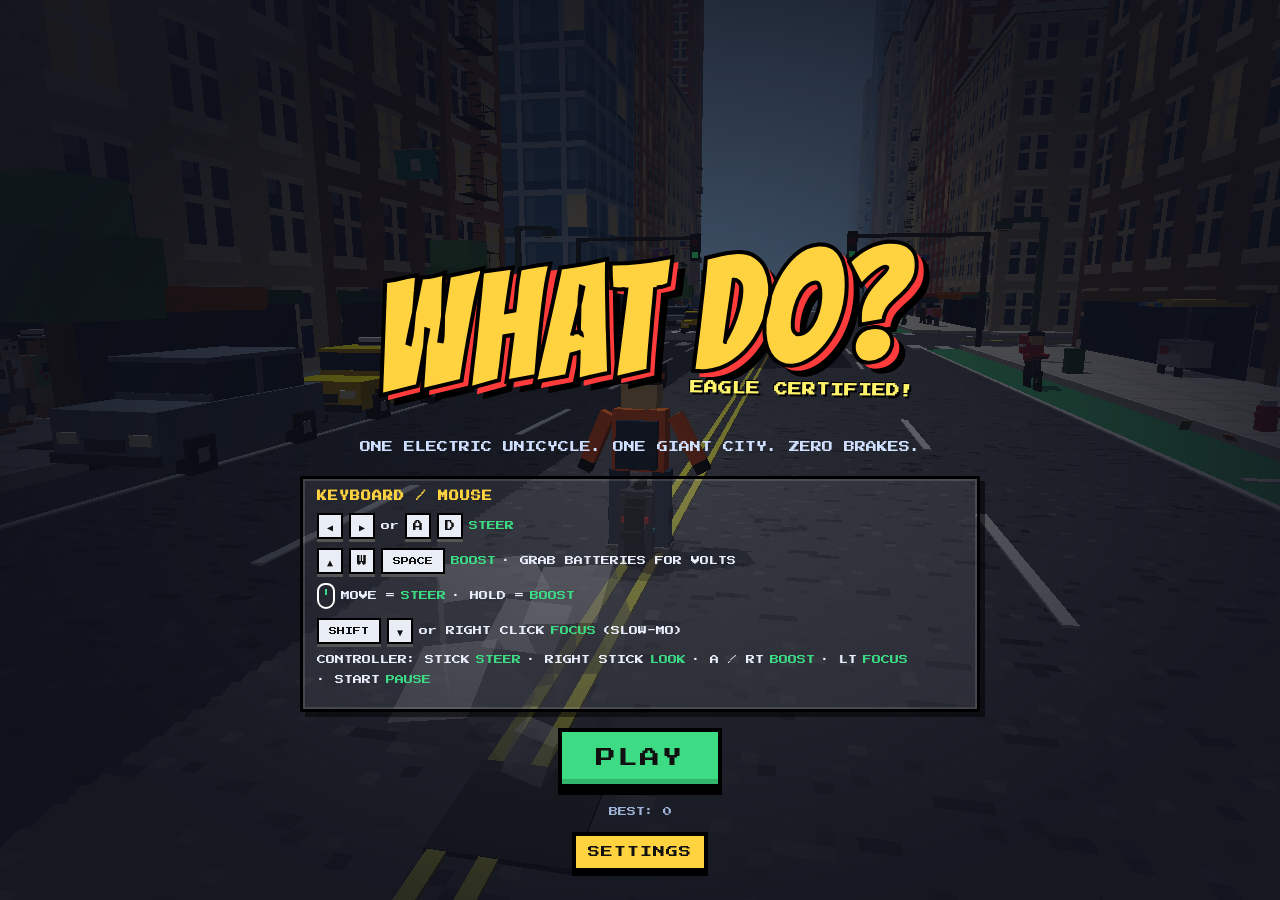
==== commit a05cf39f: "Debug path prediction and auto drive; detour lane at road closures; knock-over cones; greener UFO be" ====
--- a/whatdo/index.html
+++ b/whatdo/index.html
@@ -466,6 +466,8 @@
     <button class="btn sm dbgBtn" data-act="gang">RIVAL GANG</button>
     <button class="btn sm dbgBtn" data-act="god" id="dbgGod">GOD MODE: OFF</button>
     <button class="btn sm dbgBtn" data-act="boost">FULL BOOST &amp; FOCUS</button>
+    <button class="btn sm dbgBtn" data-act="pred" id="dbgPred">PATH PREDICTION: OFF</button>
+    <button class="btn sm dbgBtn" data-act="auto" id="dbgAuto">AUTO DRIVE: OFF</button>
   </div>
   <p class="cause" id="dbgMsg">THESE HAPPEN WHEN YOU RESUME</p>
   <button class="btn alt" id="dbgBack">BACK</button>
@@ -520,6 +522,7 @@
    TRICKS & ROOFS
    MAIN UPDATE
    INSTANT REPLAY
+   PATH PREDICTION
    DEBUG FLY
    FRAME LOOP
    LEADERBOARD
@@ -2158,6 +2161,7 @@
   toWorld(A, 0, A.endZc, _t);
   const B = makeRun(A.theta - A.turnDir * Math.PI / 2, _t.x, _t.z, -11, A.turnDir, A);
   A.next = B;
+  B.closures.push({ lane: detourLane(A.turnDir), zTop: -DETOUR_OUT, zBot: 3, ch: null, detour: 'out' });   // the detour lane you come out into
   for (let z = -40; z > -280; z -= rand(16, 30) / TRAFFIC) { const li = randi(0, 3); if (laneFree(B, li, z, 10)) spawnCar(B, li, z); }
   return B;
 }
@@ -2201,6 +2205,90 @@
   p.push([x + 0.9, 3.3, z - 0.6, 1.2, 1.0, 1.2, 0x2e7d32]);
 }
 // striped barrier running along X (faces ±Z)
+// ---------- the DETOUR LANE: a clear way round every road closure. The lane on the outside of the corner is kept empty for the last
+// DETOUR_IN m before the cross street, and so is the lane you come out into for the first DETOUR_OUT m of the new street: no cars
+// (they merge out, as for any closed lane), nobody crossing. Ride it and start the turn about DETOUR_START m before the middle of the
+// cross street: the wide line lands you in the new street's clear lane (the turn's start, not your lane, sets where you land).
+const DETOUR_IN = 40, DETOUR_OUT = 50, DETOUR_START = 3, DETOUR_HOLD = 70;   // ...and DETOUR_HOLD: from this far out, the new street's oncoming traffic waits short of the corner until you're round (it would cross the wide line)
+const detourLane = (td) => (td > 0 ? 0 : 3);   // the lane on the outside of a turn toward td (x = -td * 6.75)
+// it looks like road works: fresh blacktop, and orange cones along its edge with traffic (a taper of them across it where it
+// starts, `taper`: true). The cones are just props: ride into one and it bounces away (see updateCones). Chunk-relative z, zA > zB.
+function detourWorks(p, ch, x, zA, zB, taper) {
+  p.push([x, 0, (zA + zB) / 2, 4.1, 0.02, zA - zB, 0x2b2b2e]);   // fresh asphalt (lower than the lane lines, which stay on top)
+  const inner = x - Math.sign(x) * 2.15;   // the edge toward the middle of the road
+  for (let z = zA - (taper ? 6 : 2); z > zB + 1; z -= 4) addCone(ch, inner, z);
+  if (taper) for (let k = 1; k <= 3; k++) addCone(ch, inner + Math.sign(x) * k * 1.05, zA - 6 + k * 2);   // the taper: out across the lane
+}
+/* ---------- traffic cones (detour lanes, road works): knock them flying for CONE BOWLING!. Each is { m, x, y, z (chunk-relative), vx, vy, vz, spin, st }:
+   st 0 standing, 1 flying, 2 lying where it landed. They never hurt you; hitting one is a rule (checkCones, it scores),
+   how it flies is just looks (updateCones, fxRnd). ---------- */
+const CONE_GEO = vox([[0, 0, 0, 0.5, 0.08, 0.5, 0x222222], [0, 0.08, 0, 0.34, 0.4, 0.34, 0xff6a00], [0, 0.48, 0, 0.22, 0.3, 0.22, 0xff6a00], [0, 0.36, 0, 0.36, 0.1, 0.36, 0xffffff]]);
+function addCone(ch, x, z) {
+  const m = new THREE.Mesh(CONE_GEO, MAT.vox); m.position.set(x, 0, z); m.scale.setScalar(1.3); m.castShadow = true; ch.g.add(m);   // (a bit big: easy to see at speed)
+  (ch.cones || (ch.cones = [])).push({ m, x, y: 0, z, vx: 0, vy: 0, vz: 0, spin: 0, st: 0 });
+}
+function checkCones() {
+  if (Game.state !== 'play') return;
+  const P = player.run;
+  const lx = -Math.sin(player.h) * player.speed + player.vx, lz = -Math.cos(player.h) * player.speed;   // the rider's velocity in their street...
+  const wx = lx * P.cos + lz * P.sin, wz = -lx * P.sin + lz * P.cos;   // ...in the world
+  for (const r of runs) {
+    setPL(r);
+    const fx = wx * r.cos - wz * r.sin, fz = wx * r.sin + wz * r.cos;   // ...and in this street
+    for (const ch of r.chunks) {
+      if (!ch.cones || PL.z > ch.z0 + 30 || PL.z < ch.z0 - CH - 30) continue;
+      for (const c of ch.cones) {
+        if (c.st === 0) {
+          if (player.hy > 0.9 || Math.abs(PL.x - c.x) > 0.65 || Math.abs(PL.z - (ch.z0 + c.z)) > 0.75) continue;
+          // knocked flying: mostly the way you're going, kicked out to the side you hit it from, spinning
+          const side = Math.sign(c.x - PL.x) || 1;
+          c.vx = fx * frand(0.6, 0.9) + side * frand(2, 4.5); c.vz = fz * frand(0.6, 0.9); c.vy = frand(4.5, 7.5); c.spin = frand(8, 16) * (fxRnd() < 0.5 ? -1 : 1); c.st = 1;
+          Sound.blip(170, 0.07, 'square', 0.09); Sound.blip(95, 0.1, 'sine', 0.12, 0.02);
+          give('CONE BOWLING!', player.speed / player.base);
+        }
+      }
+    }
+  }
+  setPL(player.run);
+}
+function updateCones(dt) {   // the flying (looks only)
+  for (const r of runs) for (const ch of r.chunks) {
+    if (!ch.cones) continue;
+    for (const c of ch.cones) {
+      if (c.st !== 1) continue;
+      c.vy -= 22 * dt; c.x += c.vx * dt; c.y += c.vy * dt; c.z += c.vz * dt;
+      c.m.rotation.x += c.spin * dt; c.m.rotation.z += c.spin * 0.6 * dt;
+      if (c.y <= 0) {   // bounce, then settle on its side
+        c.y = 0; c.vy = -c.vy * 0.35; c.vx *= 0.55; c.vz *= 0.55; c.spin *= 0.5;
+        if (c.vy < 1.2) { c.st = 2; c.m.rotation.set(0, frand(0, 6.28), Math.PI / 2); c.y = 0.22; }
+      }
+      c.m.position.set(c.x, c.y, c.z);
+    }
+  }
+}
+// nobody crossing the road through it, and (before the corner) no cyclists already in that stretch: they'd turn the corner across it
+// (run-coordinate z range; a cyclist coming up later waits where it starts: see updBike)
+function clearDetour(run, zTop, zBot, bikes) {
+  for (let i = run.ents.length - 1; i >= 0; i--) {
+    const e = run.ents[i];
+    if (e.z > zTop - 2 && e.z < zBot + 2 && ((e.type === 'ped' && e.mode === 'cross') || (bikes && e.type === 'bike'))) killEnt(run, i);
+  }
+}
+// mid-block road works closing lane li: barricades across it at the front and back and a dig inside (dirt pile, equipment box)
+// are solid; the cones along both sides are the knock-over kind (see addCone). Traffic goes round it.
+function roadWorks(p, ch, run, li) {
+  const lx = LANES[li], zb = -22, zt = -52, z0 = ch.z0, mid = (zb + zt) / 2;
+  for (let z = zb; z >= zt; z -= 3) {
+    if (z === zb || z <= zt + 2) barrierX(p, lx - 1.8, lx + 1.8, z);
+    for (const sxx of [-1.7, 1.7]) addCone(ch, lx + sxx, z);
+  }
+  p.push([lx, 0, mid, 1.5, 0.3, 4, 0x6b5a45], [lx, 0.3, mid + 3, 1.2, 0.6, 1.2, 0xa0a0a0]);
+  addStatic(ch, lx, z0 + zb, 1.85, 0.3, 'barrier');   // the front barricade...
+  addStatic(ch, lx, z0 + zt + 1.5, 1.85, 1.8, 'barrier');   // ...the back ones...
+  addStatic(ch, lx, z0 + mid, 0.8, 2.05, 'barrier');   // ...the dirt pile...
+  addStatic(ch, lx, z0 + mid + 3, 0.65, 0.65, 'barrier');   // ...and the equipment box
+  run.closures.push({ lane: li, zTop: z0 + zt - 1, zBot: z0 + zb + 1, ch });
+}
 function barrierX(p, x0, x1, z) {
   const a = Math.min(x0, x1), b = Math.max(x0, x1);
   for (let x = a; x < b - 0.01; x += 2.4) {
@@ -3105,16 +3193,7 @@
     run.closures.push({ lane: 4, zTop: z0 + z - v.hd - 1, zBot: z0 + z + v.hd + 1, ch });
   }
   // mid-block construction lane closure
-  if (idx > 1 && !isEnd && !isFirst && rnd() < 0.16 + 0.05 * diff) {
-    const li = randi(0, 3), lx = LANES[li], zb = -22, zt = -52;
-    for (let z = zb; z >= zt; z -= 3) {
-      if (z === zb || z <= zt + 2) barrierX(p, lx - 1.8, lx + 1.8, z);
-      for (const sxx of [-1.7, 1.7]) cone(p, lx + sxx, z);
-    }
-    p.push([lx, 0, (zb + zt) / 2, 1.5, 0.3, 4, 0x6b5a45], [lx, 0.3, (zb + zt) / 2 + 3, 1.2, 0.6, 1.2, 0xa0a0a0]);
-    addStatic(ch, lx, z0 + (zb + zt) / 2, 1.85, (zb - zt) / 2 + 0.3, 'barrier');
-    run.closures.push({ lane: li, zTop: z0 + zt - 1, zBot: z0 + zb + 1, ch });
-  }
+  if (idx > 1 && !isEnd && !isFirst && rnd() < 0.16 + 0.05 * diff) roadWorks(p, ch, run, randi(0, 3));
 
   if (run.ramp && !run.rampDone && idx >= 1 && !isEnd && !isFirst && !ch.times) {   // one tow-truck ramp on this street
     const zr0 = rand(-58, -18);
@@ -3133,6 +3212,9 @@
       const b = addMesh(g, buildingGeo(40, randi(8, 22) * 4, 30), STYLE_MATS[randi(0, STYLES.length - 1)], -td * (37 + k * 40), 0, -116, false, true);
       b.matrixAutoUpdate = false; b.updateMatrix();
     }
+    // the detour lane: the outside lane's last DETOUR_IN m (and on into the intersection) kept clear
+    detourWorks(p, ch, -td * 6.75, -90 + DETOUR_IN, -80, true);
+    run.closures.push({ lane: detourLane(td), zTop: z0 - 104, zBot: z0 - 90 + DETOUR_IN, ch, detour: 'in' });
     // main barricade across the avenue
     barrierX(p, -td * 17, td * 11, -100.6);
     for (let x = -14; x <= 8; x += 5.5) { const ax = -td * 3 + x; const a = addMesh(g, GEO.amber, amberOn, ax, 1.32, -100.6); run.flashers.push(a); }
@@ -3170,12 +3252,15 @@
     const gh = addMesh(g, vox(glowP), MAT.lampHead, 0, 0, 0); const gp = addMesh(g, quadsGeo(pools, 0.05), MAT.lampPool, 0, 0, 0);
     gp.renderOrder = 2; ch.glow.push(gh.geometry, gp.geometry);
   }
+  if (isFirst) detourWorks(p, ch, -cs * 6.75, -6 - z0, -DETOUR_OUT - z0, false);   // the detour lane you come out into (see DETOUR_IN)
   const geo = vox(p);
   ch.detail = addMesh(g, geo, MAT.vox, 0, 0, 0, true, true);
   ch.detail.matrixAutoUpdate = false; ch.detail.updateMatrix();
   run.chunks.push(ch);
   populateChunk(run, ch, idx, diff, plazaSide, isStart, isEnd, isFirst);
   decorPopulate(run, ch, isEnd, isFirst, plazaSide);
+  if (isEnd) clearDetour(run, z0 - 104, z0 - 90 + DETOUR_IN, true);   // (the detour lanes: see DETOUR_IN)
+  if (isFirst) clearDetour(run, -DETOUR_OUT, 3, false);
   // a level's first three blocks have no pickups, and the 4th always has a battery
   if (run.turnIn || idx >= 3) placeItems(ch, !run.turnIn && idx === 3); else ch.items = [];
 }
@@ -3423,6 +3508,11 @@
       if (d > -0.6 && d < 38) target = Math.min(target, Math.max(0, d * 0.85));
     }
   }
+  // the mouth of the next street: while you ride up to the corner and round it, its oncoming traffic waits short of it (see DETOUR_HOLD)
+  if (e.dir > 0 && run.turnIn && ((run === player.run.next && player.z - player.run.endZc < DETOUR_HOLD) || (run === player.run && player.finishing))) {
+    const d = -14 - e.hd - e.z;
+    if (d > -0.6) target = Math.min(target, Math.max(0, d * 0.85));
+  }
   for (const o of run.ents) {
     if (o === e || o.type !== 'car' || o.dir !== e.dir) continue;
     if (Math.abs(o.x - e.x) > 2.3) continue;
@@ -3611,12 +3701,15 @@
     else if (e.rang && d > 30) e.rang = false;
   }
   if (e.swT <= 0) { e.swT = rand(3, 9); e.tx = rnd() < 0.3 + 0.05 * (Game.level - 1) ? 6.75 : e.homeX + rand(-0.6, 0.6); }
+  if (e.tx < 9 && run.closures.some((c) => c.detour && c.lane === 3 && e.z > c.zTop - 4 && e.z - 30 < c.zBot)) e.tx = e.homeX;   // (stays out of a detour lane)
   for (const c of run.closures) if (c.lane === 4 && Math.abs(e.x - 10) < 1.5) {
     const ahead = e.dir < 0 ? e.z - c.zBot : c.zTop - e.z;
     if (ahead > -1 && ahead < 14) { e.tx = 7.2; e.swT = 3; }
   }
+  // at a road closure cyclists wait where the detour lane starts: one turning the corner cuts right across the way round it
+  const wait = e.dir < 0 && run.closures.some((c) => c.detour === 'in' && e.z > c.zBot - 1 && e.z - c.zBot < 3);
   e.x += clamp((e.tx - e.x) * 1.6, -2.5, 2.5) * dt;
-  e.z += e.dir * e.v * dt;
+  if (!wait) e.z += e.dir * e.v * dt;
   if (e.turnYaw !== 0) { const s = Math.sign(e.turnYaw); e.turnYaw = s * Math.max(0, Math.abs(e.turnYaw) - 3 * dt); }
   e.mesh.position.set(e.x, Math.abs(Math.sin(e.t * 7)) * 0.03, e.z);
   e.mesh.rotation.y = (e.dir > 0 ? Math.PI : 0) + e.turnYaw;
@@ -4750,7 +4843,7 @@
   }
   g.scale.setScalar(1.5); g.visible = false; scene.add(g); UFO.mesh = g;
   const beam = new THREE.Mesh(new THREE.CylinderGeometry(0.9, 3.2, 1, 20, 1, true).translate(0, -0.5, 0),
-    new THREE.MeshBasicMaterial({ color: 0x9cff9c, transparent: true, opacity: 0.32, blending: THREE.AdditiveBlending, depthWrite: false, side: THREE.DoubleSide }));
+    new THREE.MeshBasicMaterial({ color: 0x4dff6a, transparent: true, opacity: 0.4, depthWrite: false, side: THREE.DoubleSide, fog: false }));   // (no fog, not additive: it stays green against a bright sky)
   beam.visible = false; beam.renderOrder = 4; scene.add(beam); UFO.beam = beam;
 })();
 function startUfo() {   // pick (or put) a pigeon on the ground ahead, timed so you arrive while the beam is on
@@ -4787,7 +4880,7 @@
   } else if (UFO.state === 'beam') {   // the tractor beam: up goes the pigeon, spinning
     m.position.set(UFO.at.x, UFO.at.y + Math.sin(UFO.t * 3) * 0.3, UFO.at.z); m.rotation.z = Math.sin(UFO.t * 2) * 0.05;
     const b = UFO.beam, h = m.position.y - 0.6; b.visible = true; b.position.set(m.position.x, m.position.y - 0.6, m.position.z); b.scale.set(1, h, 1);
-    b.material.opacity = 0.25 + Math.sin(UFO.t * 14) * 0.07;
+    b.material.opacity = 0.4 + Math.sin(UFO.t * 14) * 0.06;
     if (pg && UFO.run) {
       pg.y = Math.min(UFO.at.y - 1, (pg.y0 === undefined ? (pg.y0 = pg.y) : pg.y0) + UFO.t * UFO.t * 2.2);
       pg.mesh.position.y = pg.y; pg.mesh.rotation.y += dt * 9; pg.mesh.geometry = PIGEON_GEO[1]; pg.mesh.scale.x = Math.sin(UFO.t * 30) > 0 ? 1 : 0.35;
@@ -5278,7 +5371,7 @@
   'NEAR MISS!': { group: 'MOVES', pts: 100, cls: 'nm', top: 2, how: 'Pass close to a car going your way' },
   'CLOSE SHAVE!': { group: 'MOVES', pts: 60, cls: 'nm', top: 2, how: 'Pass close to lamps, trees, hydrants…' },
   'BIKE LANE HERO!': { group: 'MOVES', pts: 400, unit: '+', how: 'Ride a whole block (80 m) in the bike lane; more for each block in a row', say: ['Bike lane hero!', 2] },   // × 1.5 for each block in a row
-  'DETOUR!': { group: 'MOVES', pts: 150, show: '150 × LEVEL', how: 'Make the turn at a road closure', say: ['Detour!', 1] },
+  'DETOUR!': { group: 'MOVES', pts: 150, show: '150 × LEVEL', how: 'Make the turn at a road closure. The hatched lane on the outside of the corner is always clear: ride it and turn just before the middle of the cross street', say: ['Detour!', 1] },
   // ----- TRICKS: points pile up while you hold them (see updateScoring), paid when you stop -----
   'WRONG WAY': { group: 'TRICKS', pts: 1, cls: 'trick', chain: 'keep', show: '40–600 / SEC', how: 'Ride in the oncoming lanes (more with cars coming)' },
   'SIDEWALK SURFING': { group: 'TRICKS', pts: 1, cls: 'trick', chain: 'keep', show: '60–240 / SEC', how: 'Ride on the sidewalk' },
@@ -5290,6 +5383,7 @@
   'HOP 360': { group: 'TRICKS', pts: 15, cls: 'trick', chain: 'none', guide: false },   // a spin during a plain bunny hop
   'SPIN 360!': { group: 'TRICKS', pts: 5, cls: 'trick', chain: 'none', how: 'A full spin (Q / K, or gamepad Y). Just for fun unless you’re off a ramp' },
   'CLOSE ENCOUNTER!': { group: 'TRICKS', pts: 600, top: 2, how: 'Squash Pizza Rat and a UFO comes for a pigeon: ride through its tractor beam' },
+  'CONE BOWLING!': { group: 'TRICKS', pts: 100, cls: 'trick', chain: 'keep', unit: ' EACH', how: 'Knock over traffic cones: along the detour lanes, and round the road works (mind the barricades and the dig)' },
   'STEAM BATH!': { group: 'TRICKS', pts: 150, cls: 'trick', chain: 'keep', how: 'Ride through a steaming manhole' },
   'PIGEON SCATTER!': { group: 'TRICKS', pts: 50, cls: 'trick', chain: 'keep', how: 'Ride through a flock of pigeons' },
   'COOL OFF!': { group: 'TRICKS', pts: 150, cls: 'trick', chain: 'keep', how: 'Ride through the spray of an open fire hydrant (also fills FOCUS to 100%)' },
@@ -5528,7 +5622,7 @@
 /* ---------- DEBUG menu (pause screen, debug sessions only): call in things to test, god mode, a full tank ---------- */
 const DBG_UI = { open: false };
 if (DEBUG) $('dbgOpen').classList.remove('hidden');
-function openDebug() { DBG_UI.open = true; $('dbgGod').textContent = 'GOD MODE: ' + (Game.debug.god ? 'ON' : 'OFF'); $('dbgMsg').textContent = 'THESE HAPPEN WHEN YOU RESUME'; showScreen('debugScreen'); }
+function openDebug() { DBG_UI.open = true; $('dbgGod').textContent = 'GOD MODE: ' + (Game.debug.god ? 'ON' : 'OFF'); $('dbgPred').textContent = 'PATH PREDICTION: ' + (PRED.on ? 'ON' : 'OFF'); $('dbgAuto').textContent = 'AUTO DRIVE: ' + (PRED.auto ? 'ON' : 'OFF'); $('dbgMsg').textContent = 'THESE HAPPEN WHEN YOU RESUME'; showScreen('debugScreen'); }
 function closeDebug() { DBG_UI.open = false; showScreen('pauseScreen'); }
 function debugKey(e) {
   if (!DBG_UI.open) return false;
@@ -5548,6 +5642,8 @@
   } else if (act === 'rival') { spawnRival(); msg = 'A RIVAL IS ON THE WAY'; }
   else if (act === 'gang') { spawnGang(); msg = 'THE RIVAL GANG IS ON THE WAY'; }
   else if (act === 'god') { Game.debug.god = !Game.debug.god; $('dbgGod').textContent = 'GOD MODE: ' + (Game.debug.god ? 'ON' : 'OFF'); msg = Game.debug.god ? "YOU CAN'T CRASH" : 'CRASHES ARE BACK ON'; }
+  else if (act === 'pred') { PRED.on = !PRED.on; PRED.t = 0; $('dbgPred').textContent = 'PATH PREDICTION: ' + (PRED.on ? 'ON' : 'OFF'); msg = PRED.on ? 'GREEN: EVERY WAY THROUGH THE NEXT 3 SECONDS (THICKER SCORES MORE)' : 'PATH PREDICTION OFF'; }
+  else if (act === 'auto') { PRED.auto = !PRED.auto; PRED.t = 0; $('dbgAuto').textContent = 'AUTO DRIVE: ' + (PRED.auto ? 'ON' : 'OFF'); msg = PRED.auto ? 'IT STEERS FOR THE MOST POINTS (AND TURNS AT CLOSURES); THE GAS IS YOURS' : 'AUTO DRIVE OFF'; }
   else if (act === 'boost') { GASC.got = Math.max(1, GASC.got); GASC.t = GAS_MAX; FOCUS.meter = 1; updateGasUI(); msg = 'BOOST AND FOCUS FULL'; }   // (quietly: no ACCELERATOR UNLOCKED message)
   $('dbgMsg').textContent = msg; Sound.blip(880, 0.06, 'square', 0.1);
 }
@@ -6278,7 +6374,7 @@
   Game.time += dt; Game.elapsed += dt; Game.runT += dt;
   updateGas(dt); checkItems(); updateExtras(dt); updateTricks(dt);
   screamCd -= dt;
-  const steer = readSteer(), gas = readGas();
+  const steer = PRED.auto ? autoSteer() : readSteer(), gas = readGas();   // (AUTO DRIVE, debug: it steers, you work the gas)
   // in FOCUS your speed and gas are held as they were when it started (your thumb may have left GAS to press FOCUS)
   if (gas) { FOCUS.gasT = performance.now(); FOCUS.gasSpeed = player.speed; }   // for the GAS -> FOCUS thumb move
   player.boost = FOCUS.on ? FOCUS.boost && GASC.t > 0 : gas;
@@ -6745,6 +6841,183 @@
 vidBtnState('wait');
 
 /* =====================================================================
+   PATH PREDICTION (debug menu) — every way through the next 3 seconds that doesn't crash, drawn on the road in green
+   ===================================================================== */
+// The rider's choices: steer one of PRED_STEER for each of 3 one-second stretches (125 paths, as a tree: the stretches they
+// share are drawn once). Each is ridden with movePlayer's steering at today's speed, against everything in the street moving on
+// as it's moving now (its velocity measured between looks). A path that hits something is dropped; the rest are drawn,
+// thicker for more points (an estimate: near misses, crossing-traffic passes, wrong way, sidewalk, the yellow line, the bike lane).
+// It only reads the game (no random numbers, nothing changed), so on its own it never alters what happens.
+// AUTO DRIVE (debug menu) steers by it: every look, into the first second of the best path (and round the corner at a closure).
+const PRED_STEER = [-1, -0.5, 0, 0.5, 1], PRED_SEG = 1, PRED_DT = 1 / 30, PRED_EVERY = 0.2;
+const PRED_MX = 0.35, PRED_MZ = 0.6, PRED_MZ_CAR = 1.6, PRED_M0 = 0.1;   // safety margin (m): moving things count as this much wider / longer (cars longer still: they brake), since traffic doesn't always do what it's doing now;
+// it grows from PRED_M0 over the first second (the next moment is predictable, and a rider already passing close isn't trapped), and still things only get PRED_M0
+const PRED_ROOM = 5;   // AUTO DRIVE goes for the most points only where at least this many ways through (of 25) stay open after the first second
+const PRED = { on: false, auto: false, t: 0, last: new Map(), mesh: null, edges: [], top: 0, steer: 0, fresh: false };
+(function buildPred() {
+  const m = new THREE.Mesh(new THREE.BufferGeometry(), new THREE.MeshBasicMaterial({ color: 0x3ddc84, transparent: true, opacity: 0.55, depthWrite: false, side: THREE.DoubleSide }));
+  m.frustumCulled = false; m.renderOrder = 3; m.visible = false; scene.add(m); PRED.mesh = m;
+})();
+// where a car will be over the next 3 s, read from what it's showing you (and following updCar's own steering):
+// a TURN SIGNAL means it moves over once it's done signalling; FLASHING HEADLIGHTS (with its wheels pointed at you) mean it
+// drifts your way, then swerves into your lane and stays up to 2.2 s (the longest a swerve lasts) before going back;
+// a car between lanes carries on into the lane it's heading for. Its speed stays as it is (braking is what the margin is for).
+function carPath(e, vz) {
+  const n = Math.ceil(PRED_SEG * 3 / PRED_DT) + 2, out = new Float32Array(n * 2), ls = e.erratic ? 6.5 : 3.5;
+  let x = e.x, z = e.z, lane = e.lane, sig = e.signalT > 0 ? e.signalT : -1, pre = e.swervePre > 0 ? e.swervePre : -1, back = -1;
+  if (e.swerveT > 0 && e.homeLane !== undefined) back = 2.2;   // (already swerving: you can't tell when it'll stop, so assume the longest)
+  for (let i = 0; i < n; i++) {
+    out[i * 2] = x; out[i * 2 + 1] = z;
+    const t = i * PRED_DT;
+    if (sig >= 0 && t >= sig) { lane = e.signalLane; sig = -1; }
+    if (pre >= 0 && t >= pre) { lane = 2; pre = -1; back = t + 2.2; }
+    if (back >= 0 && t >= back) { lane = e.homeLane !== undefined ? e.homeLane : 1; back = -1; }
+    const tx = LANES[lane] + (pre >= 0 ? Math.sign(LANES[2] - LANES[lane]) * SWERVE_DRIFT : 0);
+    x += clamp((tx - x) * 2.2, -ls, ls) * PRED_DT; z += vz * PRED_DT;
+  }
+  return out;
+}
+// the steering AUTO DRIVE gives in place of yours (updatePlay asks every frame)
+function autoSteer() {
+  const r = player.run, dz = player.z - r.endZc;
+  if (r.next && dz < TURN_ZONE) return dz < DETOUR_START ? r.turnDir : 0;   // the closure: straight on down the detour lane (any steering in the turning zone starts the turn), then the wide line round
+  if (player.finishing) return 0;   // and straighten out of it by itself
+  return PRED.steer;
+}
+// look ahead (on the rules side, before steering is read, since AUTO DRIVE steers by it)
+function planPaths(st, dt) {
+  const ok = (PRED.on || PRED.auto) && st === 'play' && Game.state === 'play' && !player.roof && Math.abs(player.h) < 0.05 && !player.turnPhase && !player.finishing;
+  if (!ok) { PRED.edges = []; PRED.steer = 0; PRED.t = 0; PRED.fresh = true; return; }
+  PRED.t -= dt; if (PRED.t > 0) return;
+  PRED.t = PRED_EVERY;
+  const r = player.run; setPL(r);
+  const T = PRED_SEG * 3, sp = Math.max(player.speed, 1), sf = player.speed / player.base;
+  // what's out there, where it's going (traffic: by its turn signals and headlights, see carPath; the rest measured since the last look)
+  const obs = [], now = Game.time, seen = new Map();
+  for (const e of r.ents) {
+    if (!e.lethal || e.kind === 'rat' || e.type === 'rival' || e.type === 'pigeon') continue;
+    if (e.z > PL.z + 30 || e.z < PL.z - sp * T - 60) continue;
+    const prev = PRED.last.get(e); let vx, vz;
+    if (prev && now > prev.t) { vx = (e.x - prev.x) / (now - prev.t); vz = (e.z - prev.z) / (now - prev.t); }
+    else { vx = e.vx || 0; vz = e.type === 'xcar' ? 0 : e.vz !== undefined && e.type === 'ped' ? e.vz : (e.dir || 0) * (e.v || 0); }
+    seen.set(e, { x: e.x, z: e.z, t: now });
+    const mz = e.type === 'car' ? PRED_MZ_CAR : PRED_MZ;
+    const o = { e, x: e.x, z: e.z, vx, vz, hw: e.hw, hd: e.hd, mx: PRED_MX, mz, delay: e.delay > 0 ? e.delay : 0, dvx: e.type === 'xcar' ? e.vx : 0 };
+    if (e.type === 'car' && !e.horse && e.lane !== undefined) o.path = carPath(e, vz);   // traffic: where its lights say it's going
+    obs.push(o);
+  }
+  PRED.last = seen;
+  for (const ch of r.chunks) {
+    if (ch.z0 - CH > PL.z + 20 || ch.z0 < PL.z - sp * T - 40) continue;   // (blocks behind you, or beyond the look ahead)
+    for (const o of ch.statics) if (o.z < PL.z + 20 && o.z > PL.z - sp * T - 20) obs.push({ e: o, x: o.x, z: o.z, vx: 0, vz: 0, hw: o.hw, hd: o.hd, mx: PRED_M0, mz: PRED_M0, delay: 0, dvx: 0, st: true });
+  }
+  // and the street you've just turned out of: the mouth of this one still overlaps its corner (its barricade reaches across it)
+  if (r.prev && runs.includes(r.prev)) {
+    const q = { x: 0, z: 0 };
+    for (const ch of r.prev.chunks.slice(-2)) for (const o of ch.statics) {
+      toWorld(r.prev, o.x, o.z, q); toLocal(r, q.x, q.z, q);
+      if (q.z < PL.z + 20 && q.z > PL.z - sp * T - 20 && Math.abs(q.x) < 20) obs.push({ e: o, x: q.x, z: q.z, vx: 0, vz: 0, hw: o.hd, hd: o.hw, mx: PRED_M0, mz: PRED_M0, delay: 0, dvx: 0, st: true });   // (a quarter turn: its width is our length)
+    }
+  }
+  // what passing close to each is worth (the same awards the game pays)
+  for (const o of obs) {
+    const e = o.e, K = KINDS[e.kind] || {};
+    if (e.type === 'car' && e.dir > 0) { const rel = player.speed + (e.v || 0); o.pts = AWARDS['ONCOMING VELOCITY'].pts * rel * rel; o.flat = false; }
+    else { const nm = K.near || NEAR_BY_TYPE[e.type] || 'CLOSE SHAVE!'; o.pts = AWARDS[nm].pts * sf; o.flat = !!K.flat; }
+  }
+  const maxLat = 11 + player.speed * 0.12, endZ = r.endZc + DETOUR_START, zoneZ = r.next ? r.endZc + TURN_ZONE : -Infinity, ramps = r.ramps;
+  const edges = [];   // [x0, z0, x1, z1, ...points] per tree edge, plus its best score below
+  // ride one stretch from state s with steer k: returns the new state, or null on a crash
+  function ride(s, k) {
+    const out = { x: s.x, vx: s.vx, z: s.z, t: s.t, sc: s.sc, done: s.done.slice(), ramp: s.ramp, line: [s.x, s.z] };
+    const n = Math.round(PRED_SEG / PRED_DT);
+    for (let i = 0; i < n; i++) {
+      out.vx += clamp((out.z < zoneZ ? 0 : k) * maxLat - out.vx, -70 * PRED_DT, 70 * PRED_DT);   // (in the turning zone: straight on, as AUTO DRIVE rides it)
+      out.x = clamp(out.x + out.vx * PRED_DT, -16.4, 16.4); out.z -= sp * PRED_DT; out.t += PRED_DT;
+      if (out.z < endZ) { out.end = true; break; }   // the closure: the turn is yours to make (or AUTO DRIVE's)
+      if (r.next && out.z < r.endZc + TURN_ZONE + 1 && Math.abs(out.x + r.turnDir * 6.75) > 1.2) return { crash: true, t: out.t };   // into the turning zone anywhere but the detour lane: not AUTO DRIVE's way round
+      for (const rp of ramps) if (!out.ramp && Math.abs(out.x - rp.x) < RAMP_HW && out.z <= rp.zLow + 0.3 && out.z > rp.zLow - 1.2) out.ramp = rp;   // up the tow truck's bed: over its cab
+      if (out.ramp && out.z > out.ramp.zHigh && Math.abs(out.x - out.ramp.x) >= RAMP_HW) return { crash: true, t: out.t };   // off the side of the bed: not a way through
+      const ax = Math.abs(out.x);   // tricks, per second
+      if (ax <= 0.4) out.sc += 60 * PRED_DT; else if (out.x < -0.4 && ax < 9) out.sc += 150 * PRED_DT; else if (ax > 11) out.sc += 120 * PRED_DT;
+      else if (out.x > 9.05 && out.x < 10.95) out.sc += AWARDS['BIKE LANE HERO!'].pts / 80 * sp * sf * PRED_DT;
+      for (let j = 0; j < obs.length; j++) {
+        const o = obs[j];
+        let ox, oz;
+        if (o.path) { const k = Math.min(o.path.length / 2 - 1, Math.round(out.t / PRED_DT)); ox = o.path[k * 2]; oz = o.path[k * 2 + 1]; }
+        else { ox = o.x + o.vx * out.t; oz = o.z + o.vz * out.t; }
+        if (o.delay) { const mt = Math.max(0, out.t - o.delay); ox = o.x + o.dvx * mt; if (out.t < o.delay) continue; }
+        const gx = Math.abs(out.x - ox) - (P_HW + o.hw), gz = Math.abs(out.z - oz) - (P_HD + o.hd);
+        const grow = Math.min(1, out.t);   // (margins: PRED_M0 now, the full margin a second out; plus half a step's travel, so nothing slips between two looks)
+        if (gx < PRED_M0 + (o.mx - PRED_M0) * grow + Math.abs(out.vx) * PRED_DT / 2 && gz < PRED_M0 + (o.mz - PRED_M0) * grow + sp * PRED_DT / 2) {
+          if (out.ramp && (o.e.kind === 'towbed' || o.e.kind === 'towtruck')) continue;
+          return { crash: true, t: out.t };
+        }
+        if (out.done[j]) continue;
+        if (o.e.type === 'xcar') {   // crossing its path close to its bumper
+          if (Math.abs(out.z - oz) < sp * PRED_DT && gx >= 0 && gx <= CROSS_NEAR) {
+            const tt = 1 - gx / CROSS_NEAR, front = Math.sign(o.dvx) === Math.sign(out.x - ox);
+            out.sc += (front ? AWARDS['CUT IN FRONT!'] : AWARDS['BEHIND THE BUMPER!']).pts * sf * (1 + tt * 2); out.done[j] = 1;
+          }
+        } else if (!o.e.nm && Math.max(gx, gz) < NEAR && Math.min(gx, gz) < 0) {
+          out.sc += o.pts * (o.flat ? 1 : 1 + clamp(1 - Math.max(gx, gz, 0) / NEAR, 0, 1)); out.done[j] = 1;
+        }
+      }
+      if (i % 3 === 2) out.line.push(out.x, out.z);
+    }
+    out.line.push(out.x, out.z);
+    return out;
+  }
+  // the tree: each stretch's edge keeps the best score of any path through it that survives (and, crash or not, how long it lasts)
+  // (best: its best score, -1 if no way through; open: how many ways through; last: how long the longest one lasts, crash or not)
+  function grow(s, depth) {
+    let best = -1, open = 0, last = 0;
+    const firsts = [];
+    for (const k of PRED_STEER) {
+      const o = ride(s, k);
+      if (o.crash) { last = Math.max(last, o.t); if (!depth) firsts.push({ k, best: -1, open: 0, last: o.t }); continue; }
+      const sub = depth + 1 < 3 && !o.end ? grow(o, depth + 1) : { best: o.sc, open: o.end ? 25 : 1, last: o.t };   // (reaching the closure: wide open)
+      last = Math.max(last, sub.last); open += sub.open;
+      if (!depth) firsts.push({ k, best: sub.best, open: sub.open, last: sub.last });
+      if (sub.best < 0) continue;
+      edges.push({ line: o.line, best: sub.best }); best = Math.max(best, sub.best);
+    }
+    if (!depth) PRED.firsts = firsts;
+    return { best, open, last };
+  }
+  grow({ x: player.x, vx: player.vx, z: player.z, t: 0, sc: 0, done: new Uint8Array(obs.length), ramp: player.onRamp || null }, 0);
+  // AUTO DRIVE's choice for the next moment: the most points where there's room to dodge; else the most room; else what lasts longest
+  const f = PRED.firsts, gentle = (a, b) => Math.abs(a.k) - Math.abs(b.k);
+  const roomy = f.filter((c) => c.open >= PRED_ROOM).sort((a, b) => b.best - a.best || gentle(a, b));
+  const any = f.filter((c) => c.open > 0).sort((a, b) => b.open - a.open || b.best - a.best || gentle(a, b));
+  const pick = roomy[0] || any[0] || f.slice().sort((a, b) => b.last - a.last || gentle(a, b))[0];
+  PRED.edges = edges; PRED.steer = pick ? pick.k : 0; PRED.fresh = true;
+}
+// draw the paths (drawing side): a flat green ribbon per stretch, just above the road, thicker for more points (best last, on top)
+function drawPaths() {
+  if (!PRED.on || Game.state !== 'play') { PRED.mesh.visible = false; return; }
+  if (!PRED.fresh) return;
+  PRED.fresh = false;
+  const r = player.run, edges = PRED.edges.slice();
+  let top = 0; for (const ed of edges) top = Math.max(top, ed.best);
+  edges.sort((a, b) => a.best - b.best);
+  const v = [], c = new THREE.Vector3();
+  const put = (x, z) => { toWorld(r, x, z, c); v.push(c.x, groundY(r, x, z) + 0.05, c.z); };
+  for (const ed of edges) {
+    const w = (0.06 + 0.5 * (top > 0 ? ed.best / top : 0)) / 2, L = ed.line;
+    for (let i = 0; i + 3 < L.length; i += 2) {
+      const x0 = L[i], z0 = L[i + 1], x1 = L[i + 2], z1 = L[i + 3], dx = x1 - x0, dz = z1 - z0, d = Math.hypot(dx, dz) || 1, nx = -dz / d * w, nz = dx / d * w;
+      put(x0 + nx, z0 + nz); put(x0 - nx, z0 - nz); put(x1 + nx, z1 + nz);
+      put(x1 + nx, z1 + nz); put(x0 - nx, z0 - nz); put(x1 - nx, z1 - nz);
+    }
+  }
+  const g = PRED.mesh.geometry;
+  g.setAttribute('position', new THREE.Float32BufferAttribute(v, 3)); g.computeBoundingSphere();
+  PRED.mesh.visible = v.length > 0;
+  PRED.paths = edges.length; PRED.top = top;   // (for the tests)
+}
+
+/* =====================================================================
    DEBUG FLY
    ===================================================================== */
 /* ---------- DEBUG FLY: '`' freezes the game and lets you fly the camera around the city ----------
@@ -6837,8 +7110,9 @@
     if (st === 'winning' && Game.deathT > 1.8) showWin();
   }
   if (st !== 'replay') { updateDrone(dt); updateEagle(dt); updateUfo(dt); }   // (in the replay the recording moves them)
+  if (PRED.on || PRED.auto) planPaths(st, dt);   // (debug: path prediction and auto drive look ahead, for the next frame's steering)
   if (st === 'play') updateShouts(dt);   // (the preacher picks what to shout)
-  checkStreetSpots(dt);
+  checkStreetSpots(dt); checkCones();
   updateSnaps(dt);
 }
 // the drawing (and the sound): how this frame looks. Nothing here changes what happens in the game.
@@ -6876,8 +7150,9 @@
   Sound.setEngine(player.speed, st === 'play', player.boost);
   if (st === 'play') { updateSiren(); updateBuskers(); } else { Sound.setSiren(0, 0); Sound.setBusker(null, 0, 0); }
   if (st !== 'replay') updateRivalDebris(dt);   // in the replay the pieces follow the recording (then tumble on after the impact)
-  updateDecor(dt); updateItems(dt);
+  updateDecor(dt); updateItems(dt); updateCones(dt);
   updateBubbles(dt); updateCitySound(); updateSteam(dt); updateLeaves(dt); updateAlarms(dt); Sky.update(dt);
+  if (PRED.on || PRED.mesh.visible) drawPaths();   // (debug)
   if (Game.state === 'replay' && VID.cap) VID.capture();   // the tall video frame first: the normal frame then covers it
 }
 
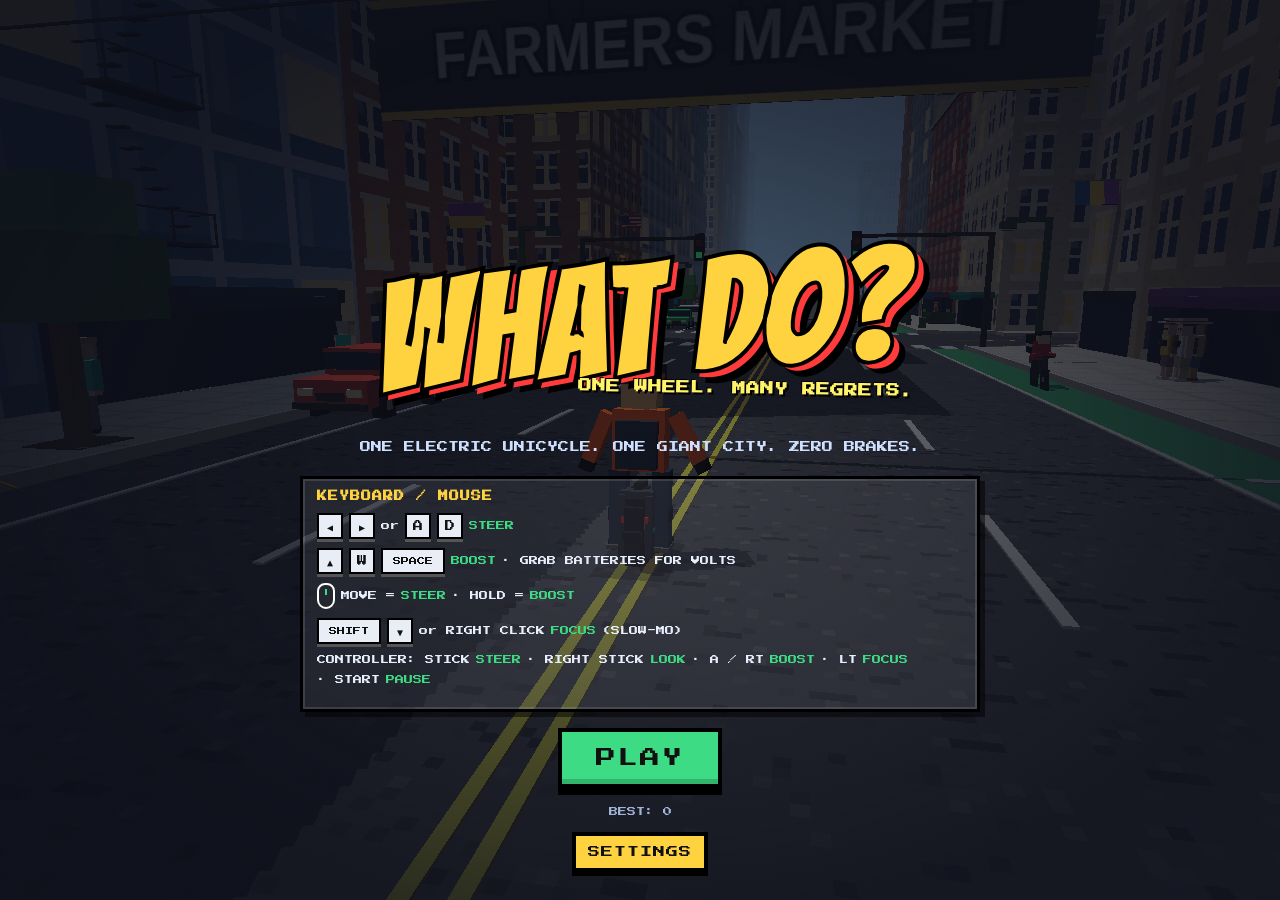
==== commit 445068e8: "Auto drive lane splits and keeps off the sidewalk; sidewalk barricade at closures; lots of rivals in" ====
--- a/whatdo/index.html
+++ b/whatdo/index.html
@@ -3230,6 +3230,8 @@
     barrierZ(p, -81, -99.5, -td * 12.2);
     for (const zz of [-86, -94]) { const s = addMesh(g, GEO.sign, SIGN.closed, -td * 12.25, 1.95, zz); s.rotation.y = td * Math.PI / 2; }
     addStatic(ch, -td * 12.2, z0 - 90, 0.45, 9.5, 'closed');
+    barrierX(p, -td * 12.2, -td * 17.4, -80.4);   // ...and the end of the sidewalk beside it (else it led you into the closed street, with no way out)
+    addStatic(ch, -td * 14.8, z0 - 80.4, 2.65, 0.3, 'closed');
     // the turn side straight-ahead is solid buildings (for a run that is never entered)
     addStatic(ch, td * 35.5, z0 - 138.5, 24.5, 31.5, 'building');
     // warning signs & painted turn arrows
@@ -3766,8 +3768,12 @@
     [[0, 1.88, 0, 0.42, 0.4, 0.4, SK], [0, 2.16, 0.02, 0.5, 0.22, 0.5, L], [0, 2.1, -0.25, 0.46, 0.08, 0.1, 0x111111], [-0.1, 2.06, -0.205, 0.07, 0.07, 0.02, 0x111111], [0.1, 2.06, -0.205, 0.07, 0.07, 0.02, 0x111111]]
   ].map(vox);
 };
-const RIVAL_GEO = rivalGeo(0x111111, 0x39ff14, 0xc68642);
-const GANG_GEO = [0xc68642, 0x8d5524, 0xf1c27d].map((sk) => rivalGeo(0x4a1a6b, 0xff2bd6, sk));   // matching jackets, different faces
+// every rival rides in his own colours (a dark jacket, a neon accent); a gang all wear the same, with different faces
+const RIVAL_JACKETS = [0x111111, 0x4a1a6b, 0x1e3a5f, 0x5d1a1a, 0x1f4d2b, 0x3a3a3a, 0x6b4a1a, 0x0f2f3f];
+const RIVAL_ACCENTS = [0x39ff14, 0xff2bd6, 0x00e5ff, 0xffd23f, 0xff6a00, 0xff3b3b, 0x7c4dff, 0xffffff, 0x3dafff];
+const RIVAL_GEOS = new Map();   // (made once per look)
+const rivalLook = () => ({ J: pick(RIVAL_JACKETS), L: pick(RIVAL_ACCENTS) });
+function rivalGeoFor(look, skin) { const k = look.J + '|' + look.L + '|' + skin; let g = RIVAL_GEOS.get(k); if (!g) { g = rivalGeo(look.J, look.L, skin); RIVAL_GEOS.set(k, g); } return g; }
 // rivals come from money: every RIVAL_CASH dollar bills you grab call one in; GANG_CHANCE of the time it's the RIVAL GANG
 // (three of them racing you at once; beat them all for GANG BUSTED!)
 const RIVAL_CASH = 3, GANG_CHANCE = 0.1, GANG_N = 3;
@@ -3798,21 +3804,24 @@
 // the race is a rubber band: fall too far behind and he eases off, pull too far ahead and he gets a burst and comes back past.
 // Each time you take the lead is a bounce; the RIVAL_BOUNCES-th time the band lets go and the race is yours.
 const RIVAL_BOUNCES = 2, RIVAL_FAR_BEHIND = 16, RIVAL_FAR_AHEAD = 6, RIVAL_RACE_MAX = 20, RIVAL_LEVEL_LEFT = 15;   // passes to win, metres, metres, seconds before the band lets go anyway, and it always lets go with this many seconds of the level left
+// gang: the gang he rides with ({ left: riders still to beat }), or none. Any number can be out at once (the debug menu):
+// each new one rides in behind the ones already racing, and they duel at a few different distances ahead of you.
 function spawnRival(gang, i) {
   const r = player.run, root = new THREE.Group();
+  const slot = r.ents.filter((o) => o.type === 'rival' && !o.crashed && o.phase !== 'beaten').length;   // rivals already out
   const tire = new THREE.Mesh(RIG_GEO.tire, MAT.vox); tire.position.y = 0.45; root.add(tire);
   const shell = new THREE.Mesh(RIG_GEO.shell, MAT.vox); shell.position.y = 0.45; root.add(shell);
-  for (const g of (gang ? GANG_GEO[i % GANG_GEO.length] : RIVAL_GEO)) root.add(new THREE.Mesh(g, MAT.vox));
+  for (const g of rivalGeoFor(gang ? gang.look : rivalLook(), pick(SKINS))) root.add(new THREE.Mesh(g, MAT.vox));
   for (const c of root.children) c.castShadow = true;
-  const lanes = RIVAL_X.filter((lx) => Math.abs(lx - player.x) > 1.6), x = gang ? lanes[(i || 0) % lanes.length] : (player.x > 4.5 ? 2.25 : 6.75), z = player.z + 16 + (i || 0) * 6;
+  const lanes = RIVAL_X.filter((lx) => Math.abs(lx - player.x) > 1.6), x = gang || slot ? lanes[slot % lanes.length] : (player.x > 4.5 ? 2.25 : 6.75), z = player.z + 16 + Math.floor(slot / lanes.length) * 6;   // (side by side, then rows further back)
   root.position.set(x, 0.02, z);
-  const e = addEnt(r, { type: 'rival', kind: 'rival', mesh: root, tire, x, z, tx: x, hw: 0.3, hd: 0.5, dir: -1, v: player.speed + 7, t: 0, laneT: 3, tauntT: 2 + (i || 0) * 1.5, phase: 'pass', nm: true, lethal: true, gang: !!gang, hold: 5 + (i || 0) * 4 });
+  const e = addEnt(r, { type: 'rival', kind: 'rival', mesh: root, tire, x, z, tx: x, hw: 0.3, hd: 0.5, dir: -1, v: player.speed + 7, t: 0, laneT: 3, tauntT: 2 + (slot % 4) * 1.5, phase: 'pass', nm: true, lethal: true, gang: gang || null, hold: 5 + (slot % 3) * 4 });   // (holds under RIVAL_FAR_BEHIND)
   if (!gang) { Voice.say('A rival appears!', 3, 'joke'); popup('RIVAL! CATCH HIM!', 'good'); }
   return e;
 }
 function spawnGang() {
-  for (let i = 0; i < GANG_N; i++) spawnRival(true, i);
-  Game.gangLeft = GANG_N;
+  const gang = { left: GANG_N, look: rivalLook() };   // (each gang counts its own riders: GANG BUSTED! when they're all beaten)
+  for (let i = 0; i < GANG_N; i++) spawnRival(gang, i);
   Voice.say('A rival gang appears!', 4, 'joke'); popup('RIVAL GANG! BEAT ALL ' + GANG_N + '!', 'good');
 }
 // a rival is beaten: passed for good (smoked), or ridden into (wiped out). The last of a gang busts the gang.
@@ -3820,7 +3829,7 @@
   e.phase = 'beaten';
   give(wiped ? 'RIVAL WIPED OUT!' : 'RIVAL SMOKED!', (player.speed / player.base));
   if (!wiped) { pedBubble(e, nextLine(RIVAL_LOSE)); Sound.slap(0.4); }
-  if (e.gang && --Game.gangLeft === 0) { give('GANG BUSTED!', (player.speed / player.base)); Voice.say(nextLine(GANG_LINES), 6, 'joke'); }
+  if (e.gang && --e.gang.left === 0) { give('GANG BUSTED!', (player.speed / player.base)); Voice.say(nextLine(GANG_LINES), 6, 'joke'); }
   else Voice.say(nextLine(wiped ? RIVAL_KILL_LINES : RIVAL_WIN_LINES), 5, 'joke');
 }
 // you rode into the rival: he goes flying in pieces, in a burst of blood, and you ride on.
@@ -4293,7 +4302,7 @@
       if (e.dir < 0 && e.z < run.endZc + 2) { if (run.next) transferEnt(run, i, run.next); else killEnt(run, i); continue; }
       if (e.dir > 0 && run.turnIn && e.z > -2) { if (run.prev && runs.includes(run.prev)) transferEnt(run, i, run.prev); else killEnt(run, i); continue; }
     }
-    const behind = e.z > PL.z + (e.type === 'train' ? 150 : 35), farAhead = e.z < PL.z - 420;
+    const behind = e.z > PL.z + (e.type === 'train' || (e.type === 'rival' && e.phase === 'pass') ? 150 : 35), farAhead = e.z < PL.z - 420;   // (a rival on his way up to you isn't left behind)
     const offEl = e.type === 'train' && (e.z > run.base + 40 || e.z < run.endZc - 78);   // a train leaves the El at either end
     if (behind || farAhead || offEl || (e.type === 'xcar' && Math.abs(e.x) > 150) || (e.type === 'pigeon' && e.life <= 0)) killEnt(run, i);
   }
@@ -6852,6 +6861,7 @@
 const PRED_STEER = [-1, -0.5, 0, 0.5, 1], PRED_SEG = 1, PRED_DT = 1 / 30, PRED_EVERY = 0.2;
 const PRED_MX = 0.35, PRED_MZ = 0.6, PRED_MZ_CAR = 1.6, PRED_M0 = 0.1;   // safety margin (m): moving things count as this much wider / longer (cars longer still: they brake), since traffic doesn't always do what it's doing now;
 // it grows from PRED_M0 over the first second (the next moment is predictable, and a rider already passing close isn't trapped), and still things only get PRED_M0
+const PRED_WALK = 3000;   // AUTO DRIVE's dislike of the sidewalk: what a second on it costs when choosing a path (it still goes there when that's the way through)
 const PRED_ROOM = 5;   // AUTO DRIVE goes for the most points only where at least this many ways through (of 25) stay open after the first second
 const PRED = { on: false, auto: false, t: 0, last: new Map(), mesh: null, edges: [], top: 0, steer: 0, fresh: false };
 (function buildPred() {
@@ -6877,6 +6887,8 @@
   }
   return out;
 }
+// what a squeeze along a path would pay (finishSqueeze's formula, at today's speed)
+const squeezePts = (o) => o.sqT > 0 ? AWARDS['SQUEEZE PLAY!'].pts * (1 + 3 * o.sqTight) * (1 + Math.min(2, o.sqT * 2.5)) * Math.pow(player.speed / player.base, 2) : 0;
 // the steering AUTO DRIVE gives in place of yours (updatePlay asks every frame)
 function autoSteer() {
   const r = player.run, dz = player.z - r.endZc;
@@ -6903,7 +6915,7 @@
     seen.set(e, { x: e.x, z: e.z, t: now });
     const mz = e.type === 'car' ? PRED_MZ_CAR : PRED_MZ;
     const o = { e, x: e.x, z: e.z, vx, vz, hw: e.hw, hd: e.hd, mx: PRED_MX, mz, delay: e.delay > 0 ? e.delay : 0, dvx: e.type === 'xcar' ? e.vx : 0 };
-    if (e.type === 'car' && !e.horse && e.lane !== undefined) o.path = carPath(e, vz);   // traffic: where its lights say it's going
+    if (e.type === 'car' && !e.horse && e.lane !== undefined) { o.path = carPath(e, vz); o.mx = PRED_M0; }   // traffic: where its lights say it's going (so no extra room beside it: lane splitting is fine)
     obs.push(o);
   }
   PRED.last = seen;
@@ -6929,7 +6941,7 @@
   const edges = [];   // [x0, z0, x1, z1, ...points] per tree edge, plus its best score below
   // ride one stretch from state s with steer k: returns the new state, or null on a crash
   function ride(s, k) {
-    const out = { x: s.x, vx: s.vx, z: s.z, t: s.t, sc: s.sc, done: s.done.slice(), ramp: s.ramp, line: [s.x, s.z] };
+    const out = { x: s.x, vx: s.vx, z: s.z, t: s.t, sc: s.sc, walk: s.walk, done: s.done.slice(), ramp: s.ramp, line: [s.x, s.z], sqT: s.sqT, sqTight: s.sqTight };
     const n = Math.round(PRED_SEG / PRED_DT);
     for (let i = 0; i < n; i++) {
       out.vx += clamp((out.z < zoneZ ? 0 : k) * maxLat - out.vx, -70 * PRED_DT, 70 * PRED_DT);   // (in the turning zone: straight on, as AUTO DRIVE rides it)
@@ -6939,8 +6951,9 @@
       for (const rp of ramps) if (!out.ramp && Math.abs(out.x - rp.x) < RAMP_HW && out.z <= rp.zLow + 0.3 && out.z > rp.zLow - 1.2) out.ramp = rp;   // up the tow truck's bed: over its cab
       if (out.ramp && out.z > out.ramp.zHigh && Math.abs(out.x - out.ramp.x) >= RAMP_HW) return { crash: true, t: out.t };   // off the side of the bed: not a way through
       const ax = Math.abs(out.x);   // tricks, per second
-      if (ax <= 0.4) out.sc += 60 * PRED_DT; else if (out.x < -0.4 && ax < 9) out.sc += 150 * PRED_DT; else if (ax > 11) out.sc += 120 * PRED_DT;
+      if (ax <= 0.4) out.sc += 60 * PRED_DT; else if (out.x < -0.4 && ax < 9) out.sc += 150 * PRED_DT; else if (ax > 11) { out.sc += 120 * PRED_DT; out.walk += PRED_DT; }
       else if (out.x > 9.05 && out.x < 10.95) out.sc += AWARDS['BIKE LANE HERO!'].pts / 80 * sp * sf * PRED_DT;
+      let gL = Infinity, gR = Infinity;   // the nearest thing on each side, level with the rider (for a SQUEEZE PLAY!)
       for (let j = 0; j < obs.length; j++) {
         const o = obs[j];
         let ox, oz;
@@ -6953,6 +6966,7 @@
           if (out.ramp && (o.e.kind === 'towbed' || o.e.kind === 'towtruck')) continue;
           return { crash: true, t: out.t };
         }
+        if (gz <= 0.2 && gx >= 0) { if (ox < out.x) gL = Math.min(gL, gx); else gR = Math.min(gR, gx); }
         if (out.done[j]) continue;
         if (o.e.type === 'xcar') {   // crossing its path close to its bumper
           if (Math.abs(out.z - oz) < sp * PRED_DT && gx >= 0 && gx <= CROSS_NEAR) {
@@ -6963,6 +6977,8 @@
           out.sc += o.pts * (o.flat ? 1 : 1 + clamp(1 - Math.max(gx, gz, 0) / NEAR, 0, 1)); out.done[j] = 1;
         }
       }
+      if (gL < SQ_GAP && gR < SQ_GAP) { out.sqT += PRED_DT; out.sqTight = Math.max(out.sqTight, clamp((2 * SQ_GAP - gL - gR) / (2 * SQ_GAP), 0, 1)); }
+      else if (out.sqT > 0) { out.sc += squeezePts(out); out.sqT = 0; out.sqTight = 0; }
       if (i % 3 === 2) out.line.push(out.x, out.z);
     }
     out.line.push(out.x, out.z);
@@ -6971,24 +6987,25 @@
   // the tree: each stretch's edge keeps the best score of any path through it that survives (and, crash or not, how long it lasts)
   // (best: its best score, -1 if no way through; open: how many ways through; last: how long the longest one lasts, crash or not)
   function grow(s, depth) {
-    let best = -1, open = 0, last = 0;
+    let best = -1, pref = -Infinity, open = 0, last = 0;   // (pref: the best less AUTO DRIVE's sidewalk cost)
     const firsts = [];
     for (const k of PRED_STEER) {
       const o = ride(s, k);
-      if (o.crash) { last = Math.max(last, o.t); if (!depth) firsts.push({ k, best: -1, open: 0, last: o.t }); continue; }
-      const sub = depth + 1 < 3 && !o.end ? grow(o, depth + 1) : { best: o.sc, open: o.end ? 25 : 1, last: o.t };   // (reaching the closure: wide open)
+      if (o.crash) { last = Math.max(last, o.t); if (!depth) firsts.push({ k, best: -1, pref: -Infinity, open: 0, last: o.t }); continue; }
+      const leaf = o.sc + squeezePts(o);   // (a squeeze still going at the end: paid as it stands; reaching the closure: wide open)
+      const sub = depth + 1 < 3 && !o.end ? grow(o, depth + 1) : { best: leaf, pref: leaf - PRED_WALK * o.walk, open: o.end ? 25 : 1, last: o.t };
       last = Math.max(last, sub.last); open += sub.open;
-      if (!depth) firsts.push({ k, best: sub.best, open: sub.open, last: sub.last });
+      if (!depth) firsts.push({ k, best: sub.best, pref: sub.pref, open: sub.open, last: sub.last });
       if (sub.best < 0) continue;
-      edges.push({ line: o.line, best: sub.best }); best = Math.max(best, sub.best);
+      edges.push({ line: o.line, best: sub.best }); best = Math.max(best, sub.best); pref = Math.max(pref, sub.pref);
     }
     if (!depth) PRED.firsts = firsts;
-    return { best, open, last };
-  }
-  grow({ x: player.x, vx: player.vx, z: player.z, t: 0, sc: 0, done: new Uint8Array(obs.length), ramp: player.onRamp || null }, 0);
+    return { best, pref, open, last };
+  }
+  grow({ x: player.x, vx: player.vx, z: player.z, t: 0, sc: 0, walk: 0, done: new Uint8Array(obs.length), ramp: player.onRamp || null, sqT: 0, sqTight: 0 }, 0);
   // AUTO DRIVE's choice for the next moment: the most points where there's room to dodge; else the most room; else what lasts longest
   const f = PRED.firsts, gentle = (a, b) => Math.abs(a.k) - Math.abs(b.k);
-  const roomy = f.filter((c) => c.open >= PRED_ROOM).sort((a, b) => b.best - a.best || gentle(a, b));
+  const roomy = f.filter((c) => c.open >= PRED_ROOM).sort((a, b) => b.pref - a.pref || gentle(a, b));
   const any = f.filter((c) => c.open > 0).sort((a, b) => b.open - a.open || b.best - a.best || gentle(a, b));
   const pick = roomy[0] || any[0] || f.slice().sort((a, b) => b.last - a.last || gentle(a, b))[0];
   PRED.edges = edges; PRED.steer = pick ? pick.k : 0; PRED.fresh = true;
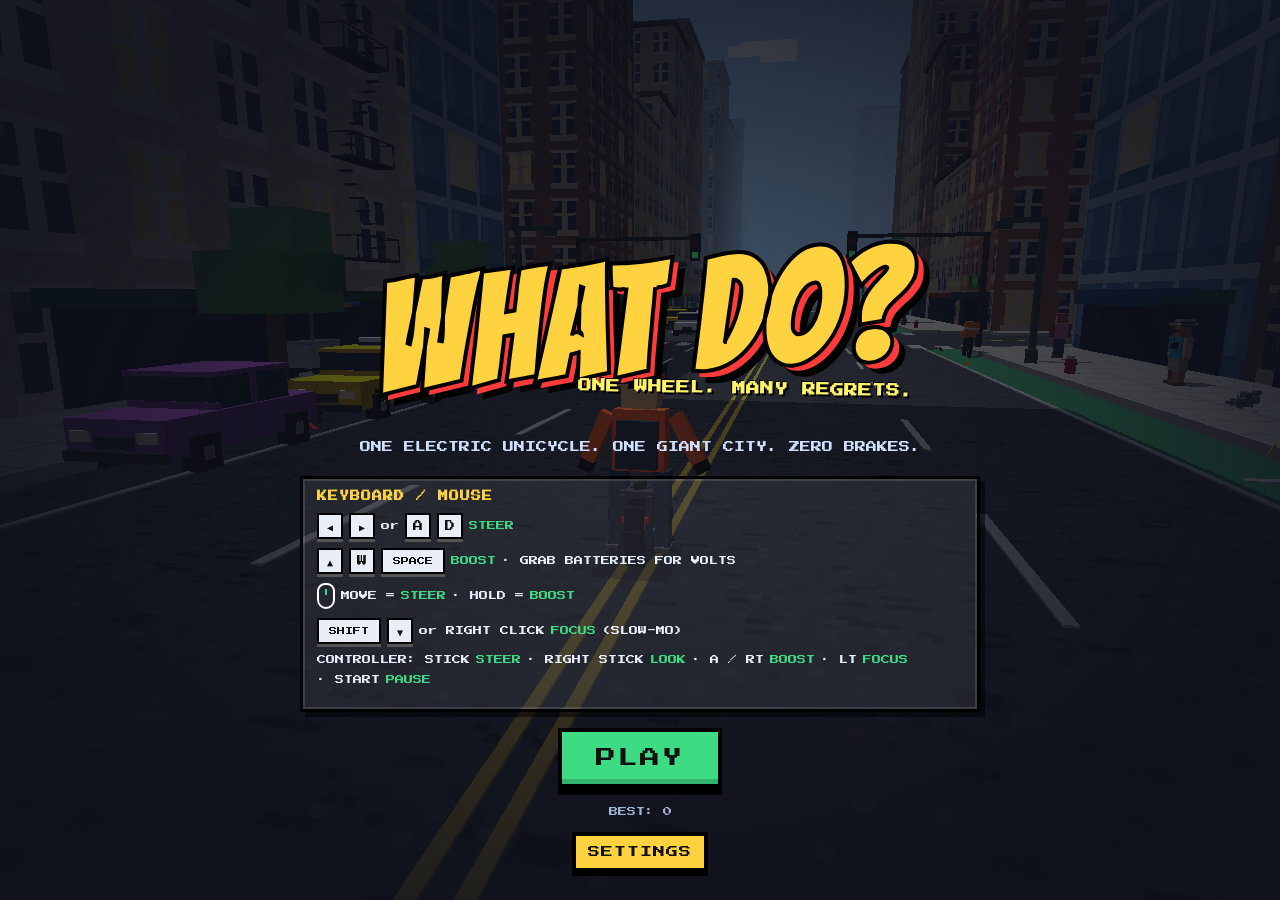
==== commit 70b14d72: "Auto drive re-plans 20x a second; infinite boost debug option; quiet rival crowds; fixed top speed -" ====
--- a/whatdo/index.html
+++ b/whatdo/index.html
@@ -466,6 +466,7 @@
     <button class="btn sm dbgBtn" data-act="gang">RIVAL GANG</button>
     <button class="btn sm dbgBtn" data-act="god" id="dbgGod">GOD MODE: OFF</button>
     <button class="btn sm dbgBtn" data-act="boost">FULL BOOST &amp; FOCUS</button>
+    <button class="btn sm dbgBtn" data-act="infboost" id="dbgInfBoost">INFINITE BOOST: OFF</button>
     <button class="btn sm dbgBtn" data-act="pred" id="dbgPred">PATH PREDICTION: OFF</button>
     <button class="btn sm dbgBtn" data-act="auto" id="dbgAuto">AUTO DRIVE: OFF</button>
   </div>
@@ -3614,8 +3615,10 @@
 ];
 const BUBBLES = [];
 const _bw = { x: 0, z: 0 }, _bv = new THREE.Vector3();
+const RIVAL_TALK_MAX = 3;   // with more rivals out than this, they keep their thoughts to themselves (the screen would be all bubbles)
 function pedBubble(e, text) {
   if (!e.run || e.bubble || BUBBLES.length >= 3) return;   // one at a time each, three on screen at most
+  if (e.type === 'rival' && runs.reduce((n, r) => n + r.ents.filter((o) => o.type === 'rival' && !o.crashed).length, 0) > RIVAL_TALK_MAX) return;
   const el = document.createElement('div'); el.className = 'bubble'; el.textContent = text; $('bubbles').appendChild(el);
   const b = { e, el, t: 0 }; e.bubble = b; BUBBLES.push(b);
 }
@@ -4945,6 +4948,7 @@
 /* =====================================================================
    LEVELS — a fresh street, starting, pausing, continuing
    ===================================================================== */
+const MAX_SPEED = 34;   // m/s (~71 mph): the wheel's top speed on the gas, the same every level
 function resetWorld() {
   Game.libertyN = 0; Game.libertyAt = randi(2, 5); Game.libertyDone = false;   // which chunk of this level gets the Statue of Liberty
   Game.timesDone = false; Game.chinaDone = false;
@@ -4957,7 +4961,7 @@
   player.run = makeRun(0, 0, 0, ORIGIN, 0, null);
   buildRig();
   const diff = Game.level - 1;
-  player.base = Math.min(31, 19 + diff * 1.6); player.max = player.base + 15;
+  player.base = Math.min(31, 19 + diff * 1.6); player.max = MAX_SPEED;   // cruising gets faster each level; the wheel's top speed doesn't
   player.x = 0; player.z = 0; player.y = 0; player.vx = 0; player.h = 0; player.speed = 0; player.lean = 0; player.alive = true; player.yawRate = 0; player.turnPhase = null; player.finishing = false; player.hitWall = false;
   player.hy = 0; player.vy = 0; player.spinT = -1; player.spinA = 0; player.onRamp = null; player.rampH = 0; player.roof = null; player.roofT = 0; player.roofH = 0; player.jumped = false; player.airT = 0; player.carsOver = 0; player.hopOver = 0; player.airSpins = 0; player.pitch = 0;
   updatePW();
@@ -5631,7 +5635,7 @@
 /* ---------- DEBUG menu (pause screen, debug sessions only): call in things to test, god mode, a full tank ---------- */
 const DBG_UI = { open: false };
 if (DEBUG) $('dbgOpen').classList.remove('hidden');
-function openDebug() { DBG_UI.open = true; $('dbgGod').textContent = 'GOD MODE: ' + (Game.debug.god ? 'ON' : 'OFF'); $('dbgPred').textContent = 'PATH PREDICTION: ' + (PRED.on ? 'ON' : 'OFF'); $('dbgAuto').textContent = 'AUTO DRIVE: ' + (PRED.auto ? 'ON' : 'OFF'); $('dbgMsg').textContent = 'THESE HAPPEN WHEN YOU RESUME'; showScreen('debugScreen'); }
+function openDebug() { DBG_UI.open = true; $('dbgGod').textContent = 'GOD MODE: ' + (Game.debug.god ? 'ON' : 'OFF'); $('dbgPred').textContent = 'PATH PREDICTION: ' + (PRED.on ? 'ON' : 'OFF'); $('dbgAuto').textContent = 'AUTO DRIVE: ' + (PRED.auto ? 'ON' : 'OFF'); $('dbgInfBoost').textContent = 'INFINITE BOOST: ' + (Game.debug.infBoost ? 'ON' : 'OFF'); $('dbgMsg').textContent = 'THESE HAPPEN WHEN YOU RESUME'; showScreen('debugScreen'); }
 function closeDebug() { DBG_UI.open = false; showScreen('pauseScreen'); }
 function debugKey(e) {
   if (!DBG_UI.open) return false;
@@ -5653,6 +5657,7 @@
   else if (act === 'god') { Game.debug.god = !Game.debug.god; $('dbgGod').textContent = 'GOD MODE: ' + (Game.debug.god ? 'ON' : 'OFF'); msg = Game.debug.god ? "YOU CAN'T CRASH" : 'CRASHES ARE BACK ON'; }
   else if (act === 'pred') { PRED.on = !PRED.on; PRED.t = 0; $('dbgPred').textContent = 'PATH PREDICTION: ' + (PRED.on ? 'ON' : 'OFF'); msg = PRED.on ? 'GREEN: EVERY WAY THROUGH THE NEXT 3 SECONDS (THICKER SCORES MORE)' : 'PATH PREDICTION OFF'; }
   else if (act === 'auto') { PRED.auto = !PRED.auto; PRED.t = 0; $('dbgAuto').textContent = 'AUTO DRIVE: ' + (PRED.auto ? 'ON' : 'OFF'); msg = PRED.auto ? 'IT STEERS FOR THE MOST POINTS (AND TURNS AT CLOSURES); THE GAS IS YOURS' : 'AUTO DRIVE OFF'; }
+  else if (act === 'infboost') { Game.debug.infBoost = !Game.debug.infBoost; $('dbgInfBoost').textContent = 'INFINITE BOOST: ' + (Game.debug.infBoost ? 'ON' : 'OFF'); msg = Game.debug.infBoost ? 'THE BOOST NEVER RUNS OUT' : 'THE BOOST RUNS OUT AGAIN'; }
   else if (act === 'boost') { GASC.got = Math.max(1, GASC.got); GASC.t = GAS_MAX; FOCUS.meter = 1; updateGasUI(); msg = 'BOOST AND FOCUS FULL'; }   // (quietly: no ACCELERATOR UNLOCKED message)
   $('dbgMsg').textContent = msg; Sound.blip(880, 0.06, 'square', 0.1);
 }
@@ -6382,6 +6387,7 @@
 function updatePlay(dt) {
   Game.time += dt; Game.elapsed += dt; Game.runT += dt;
   updateGas(dt); checkItems(); updateExtras(dt); updateTricks(dt);
+  if (Game.debug.infBoost) { GASC.got = Math.max(1, GASC.got); GASC.t = GAS_MAX; }   // (debug menu: INFINITE BOOST)
   screamCd -= dt;
   const steer = PRED.auto ? autoSteer() : readSteer(), gas = readGas();   // (AUTO DRIVE, debug: it steers, you work the gas)
   // in FOCUS your speed and gas are held as they were when it started (your thumb may have left GAS to press FOCUS)
@@ -6858,7 +6864,7 @@
 // thicker for more points (an estimate: near misses, crossing-traffic passes, wrong way, sidewalk, the yellow line, the bike lane).
 // It only reads the game (no random numbers, nothing changed), so on its own it never alters what happens.
 // AUTO DRIVE (debug menu) steers by it: every look, into the first second of the best path (and round the corner at a closure).
-const PRED_STEER = [-1, -0.5, 0, 0.5, 1], PRED_SEG = 1, PRED_DT = 1 / 30, PRED_EVERY = 0.2;
+const PRED_STEER = [-1, -0.5, 0, 0.5, 1], PRED_SEG = 1, PRED_DT = 1 / 30, PRED_EVERY = 0.05;   // (re-planning 20 times a second keeps up at boost speed: 9 of 16 levels at 34 m/s against 4 at every 0.2 s)
 const PRED_MX = 0.35, PRED_MZ = 0.6, PRED_MZ_CAR = 1.6, PRED_M0 = 0.1;   // safety margin (m): moving things count as this much wider / longer (cars longer still: they brake), since traffic doesn't always do what it's doing now;
 // it grows from PRED_M0 over the first second (the next moment is predictable, and a rider already passing close isn't trapped), and still things only get PRED_M0
 const PRED_WALK = 3000;   // AUTO DRIVE's dislike of the sidewalk: what a second on it costs when choosing a path (it still goes there when that's the way through)
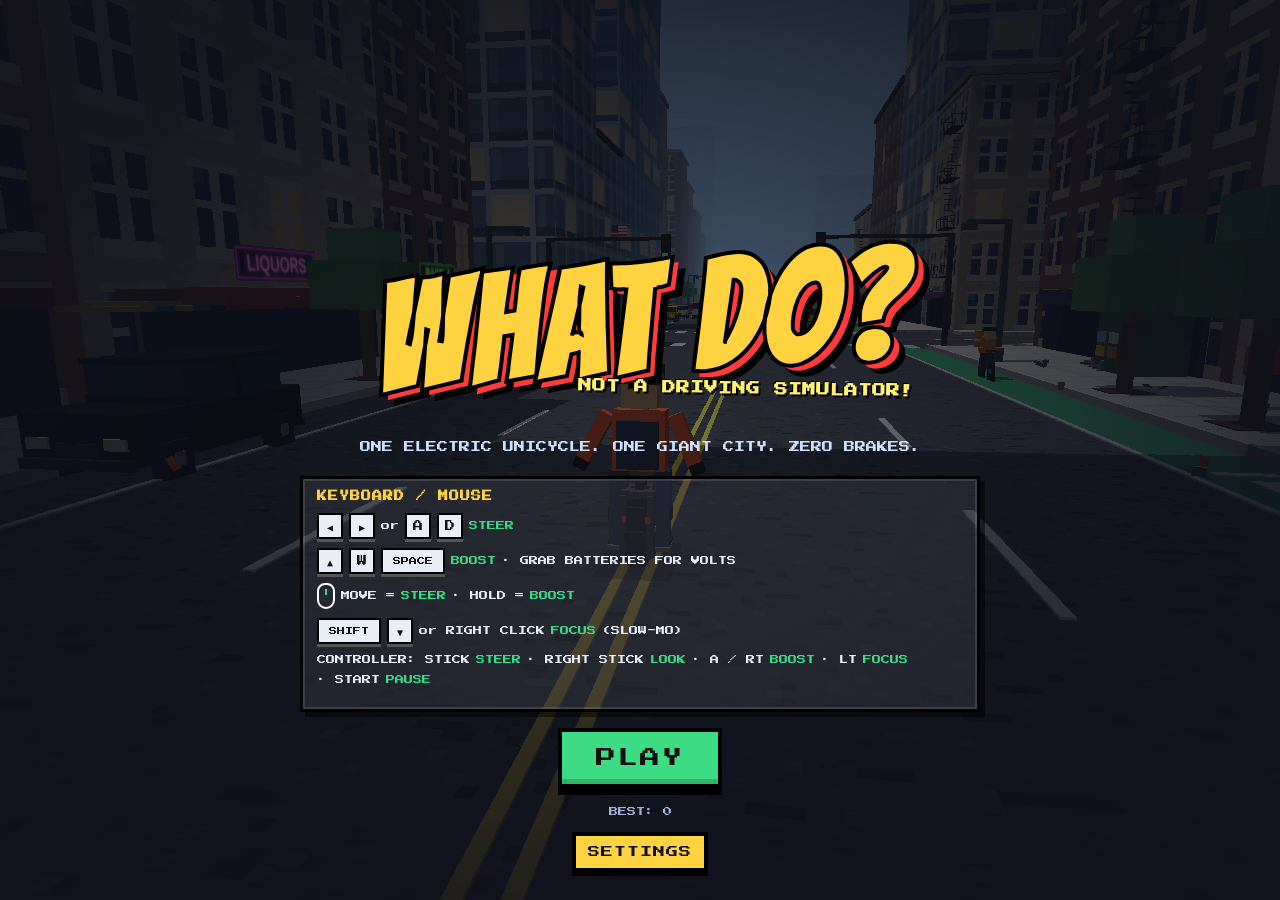
==== commit 83a78f0b: "Auto drive boosts and keeps going between levels and after crashes; sky visitors animate in the repl" ====
--- a/whatdo/index.html
+++ b/whatdo/index.html
@@ -5656,7 +5656,7 @@
   else if (act === 'gang') { spawnGang(); msg = 'THE RIVAL GANG IS ON THE WAY'; }
   else if (act === 'god') { Game.debug.god = !Game.debug.god; $('dbgGod').textContent = 'GOD MODE: ' + (Game.debug.god ? 'ON' : 'OFF'); msg = Game.debug.god ? "YOU CAN'T CRASH" : 'CRASHES ARE BACK ON'; }
   else if (act === 'pred') { PRED.on = !PRED.on; PRED.t = 0; $('dbgPred').textContent = 'PATH PREDICTION: ' + (PRED.on ? 'ON' : 'OFF'); msg = PRED.on ? 'GREEN: EVERY WAY THROUGH THE NEXT 3 SECONDS (THICKER SCORES MORE)' : 'PATH PREDICTION OFF'; }
-  else if (act === 'auto') { PRED.auto = !PRED.auto; PRED.t = 0; $('dbgAuto').textContent = 'AUTO DRIVE: ' + (PRED.auto ? 'ON' : 'OFF'); msg = PRED.auto ? 'IT STEERS FOR THE MOST POINTS (AND TURNS AT CLOSURES); THE GAS IS YOURS' : 'AUTO DRIVE OFF'; }
+  else if (act === 'auto') { PRED.auto = !PRED.auto; PRED.t = 0; $('dbgAuto').textContent = 'AUTO DRIVE: ' + (PRED.auto ? 'ON' : 'OFF'); msg = PRED.auto ? 'IT STEERS FOR THE MOST POINTS, TURNS AT CLOSURES, BOOSTS WHENEVER IT CAN, AND KEEPS GOING: NEXT LEVEL, OR CONTINUE AFTER A CRASH' : 'AUTO DRIVE OFF'; }
   else if (act === 'infboost') { Game.debug.infBoost = !Game.debug.infBoost; $('dbgInfBoost').textContent = 'INFINITE BOOST: ' + (Game.debug.infBoost ? 'ON' : 'OFF'); msg = Game.debug.infBoost ? 'THE BOOST NEVER RUNS OUT' : 'THE BOOST RUNS OUT AGAIN'; }
   else if (act === 'boost') { GASC.got = Math.max(1, GASC.got); GASC.t = GAS_MAX; FOCUS.meter = 1; updateGasUI(); msg = 'BOOST AND FOCUS FULL'; }   // (quietly: no ACCELERATOR UNLOCKED message)
   $('dbgMsg').textContent = msg; Sound.blip(880, 0.06, 'square', 0.1);
@@ -6177,7 +6177,7 @@
   }
 }
 function showGameOver() {
-  Game.state = 'over';
+  Game.state = 'over'; Game.overAt = Game.deathT;
   setHudVisible(false);
   $('comic').classList.remove('show');
   $('cause').textContent = Game.cause;
@@ -6389,7 +6389,7 @@
   updateGas(dt); checkItems(); updateExtras(dt); updateTricks(dt);
   if (Game.debug.infBoost) { GASC.got = Math.max(1, GASC.got); GASC.t = GAS_MAX; }   // (debug menu: INFINITE BOOST)
   screamCd -= dt;
-  const steer = PRED.auto ? autoSteer() : readSteer(), gas = readGas();   // (AUTO DRIVE, debug: it steers, you work the gas)
+  const steer = PRED.auto ? autoSteer() : readSteer(), gas = PRED.auto ? GASC.t > 0 : readGas();   // (AUTO DRIVE, debug: it steers, and holds the gas while there's boost)
   // in FOCUS your speed and gas are held as they were when it started (your thumb may have left GAS to press FOCUS)
   if (gas) { FOCUS.gasT = performance.now(); FOCUS.gasSpeed = player.speed; }   // for the GAS -> FOCUS thumb move
   player.boost = FOCUS.on ? FOCUS.boost && GASC.t > 0 : gas;
@@ -6643,6 +6643,12 @@
   for (const r of runs) { setPL(r); for (const e of r.ents) { if (e.type === 'ped' && (e.mode === 'photo' || e.mode === 'fallen')) updPed(r, e, dt); else if (e.type === 'bike' && e.fallen) updBike(r, e, dt); } }
 }
 const REPLAY_AFTER = 5.2;   // seconds the replay (and its video) keeps rolling after the impact
+// the recording moves the drone, the eagle and the UFO; their moving parts are animated here (their own updates are off in the replay)
+function animateSkyInReplay(dt) {
+  if (DRONE.mesh.visible) for (const r of DRONE.rotors) r.rotation.y += dt * 40;
+  if (EAGLE.mesh.visible) { const f = Math.sin(animT * 6.5) * 0.55; EAGLE.wl.rotation.z = f; EAGLE.wr.rotation.z = -f; }
+  if (UFO.mesh.visible) for (let i = 0; i < UFO.lights.length; i++) UFO.lights[i].visible = Math.floor(animT * 8 + i) % 2 === 0;
+}
 function updateReplay(dt) {
   if (RP.phase === 'pre') {
     const left = RP.tEnd - RP.t, rdt = dt * (left < 0.75 ? 0.3 : 1);
@@ -6863,7 +6869,7 @@
 // as it's moving now (its velocity measured between looks). A path that hits something is dropped; the rest are drawn,
 // thicker for more points (an estimate: near misses, crossing-traffic passes, wrong way, sidewalk, the yellow line, the bike lane).
 // It only reads the game (no random numbers, nothing changed), so on its own it never alters what happens.
-// AUTO DRIVE (debug menu) steers by it: every look, into the first second of the best path (and round the corner at a closure).
+// AUTO DRIVE (debug menu) steers by it: every look, into the first second of the best path (and round the corner at a closure); it boosts whenever there's charge.
 const PRED_STEER = [-1, -0.5, 0, 0.5, 1], PRED_SEG = 1, PRED_DT = 1 / 30, PRED_EVERY = 0.05;   // (re-planning 20 times a second keeps up at boost speed: 9 of 16 levels at 34 m/s against 4 at every 0.2 s)
 const PRED_MX = 0.35, PRED_MZ = 0.6, PRED_MZ_CAR = 1.6, PRED_M0 = 0.1;   // safety margin (m): moving things count as this much wider / longer (cars longer still: they brake), since traffic doesn't always do what it's doing now;
 // it grows from PRED_M0 over the first second (the next moment is predictable, and a rider already passing close isn't trapped), and still things only get PRED_M0
@@ -6909,7 +6915,8 @@
   PRED.t -= dt; if (PRED.t > 0) return;
   PRED.t = PRED_EVERY;
   const r = player.run; setPL(r);
-  const T = PRED_SEG * 3, sp = Math.max(player.speed, 1), sf = player.speed / player.base;
+  const T = PRED_SEG * 3, sf = player.speed / player.base;
+  const spGoal = (PRED.auto ? GASC.t > 0 : player.boost) ? player.max : player.base, sp = Math.max(player.speed, spGoal, 1);   // (where your speed is heading: paths speed up as updatePlay does; sp: the most, for how far to look)
   // what's out there, where it's going (traffic: by its turn signals and headlights, see carPath; the rest measured since the last look)
   const obs = [], now = Game.time, seen = new Map();
   for (const e of r.ents) {
@@ -6943,15 +6950,16 @@
     if (e.type === 'car' && e.dir > 0) { const rel = player.speed + (e.v || 0); o.pts = AWARDS['ONCOMING VELOCITY'].pts * rel * rel; o.flat = false; }
     else { const nm = K.near || NEAR_BY_TYPE[e.type] || 'CLOSE SHAVE!'; o.pts = AWARDS[nm].pts * sf; o.flat = !!K.flat; }
   }
-  const maxLat = 11 + player.speed * 0.12, endZ = r.endZc + DETOUR_START, zoneZ = r.next ? r.endZc + TURN_ZONE : -Infinity, ramps = r.ramps;
+  const endZ = r.endZc + DETOUR_START, zoneZ = r.next ? r.endZc + TURN_ZONE : -Infinity, ramps = r.ramps;
   const edges = [];   // [x0, z0, x1, z1, ...points] per tree edge, plus its best score below
   // ride one stretch from state s with steer k: returns the new state, or null on a crash
   function ride(s, k) {
-    const out = { x: s.x, vx: s.vx, z: s.z, t: s.t, sc: s.sc, walk: s.walk, done: s.done.slice(), ramp: s.ramp, line: [s.x, s.z], sqT: s.sqT, sqTight: s.sqTight };
+    const out = { x: s.x, vx: s.vx, z: s.z, sp: s.sp, t: s.t, sc: s.sc, walk: s.walk, done: s.done.slice(), ramp: s.ramp, line: [s.x, s.z], sqT: s.sqT, sqTight: s.sqTight };
     const n = Math.round(PRED_SEG / PRED_DT);
     for (let i = 0; i < n; i++) {
-      out.vx += clamp((out.z < zoneZ ? 0 : k) * maxLat - out.vx, -70 * PRED_DT, 70 * PRED_DT);   // (in the turning zone: straight on, as AUTO DRIVE rides it)
-      out.x = clamp(out.x + out.vx * PRED_DT, -16.4, 16.4); out.z -= sp * PRED_DT; out.t += PRED_DT;
+      out.sp += clamp(spGoal - out.sp, -12 * PRED_DT, 16 * PRED_DT);
+      out.vx += clamp((out.z < zoneZ ? 0 : k) * (11 + out.sp * 0.12) - out.vx, -70 * PRED_DT, 70 * PRED_DT);   // (in the turning zone: straight on, as AUTO DRIVE rides it)
+      out.x = clamp(out.x + out.vx * PRED_DT, -16.4, 16.4); out.z -= out.sp * PRED_DT; out.t += PRED_DT;
       if (out.z < endZ) { out.end = true; break; }   // the closure: the turn is yours to make (or AUTO DRIVE's)
       if (r.next && out.z < r.endZc + TURN_ZONE + 1 && Math.abs(out.x + r.turnDir * 6.75) > 1.2) return { crash: true, t: out.t };   // into the turning zone anywhere but the detour lane: not AUTO DRIVE's way round
       for (const rp of ramps) if (!out.ramp && Math.abs(out.x - rp.x) < RAMP_HW && out.z <= rp.zLow + 0.3 && out.z > rp.zLow - 1.2) out.ramp = rp;   // up the tow truck's bed: over its cab
@@ -6968,14 +6976,14 @@
         if (o.delay) { const mt = Math.max(0, out.t - o.delay); ox = o.x + o.dvx * mt; if (out.t < o.delay) continue; }
         const gx = Math.abs(out.x - ox) - (P_HW + o.hw), gz = Math.abs(out.z - oz) - (P_HD + o.hd);
         const grow = Math.min(1, out.t);   // (margins: PRED_M0 now, the full margin a second out; plus half a step's travel, so nothing slips between two looks)
-        if (gx < PRED_M0 + (o.mx - PRED_M0) * grow + Math.abs(out.vx) * PRED_DT / 2 && gz < PRED_M0 + (o.mz - PRED_M0) * grow + sp * PRED_DT / 2) {
+        if (gx < PRED_M0 + (o.mx - PRED_M0) * grow + Math.abs(out.vx) * PRED_DT / 2 && gz < PRED_M0 + (o.mz - PRED_M0) * grow + out.sp * PRED_DT / 2) {
           if (out.ramp && (o.e.kind === 'towbed' || o.e.kind === 'towtruck')) continue;
           return { crash: true, t: out.t };
         }
         if (gz <= 0.2 && gx >= 0) { if (ox < out.x) gL = Math.min(gL, gx); else gR = Math.min(gR, gx); }
         if (out.done[j]) continue;
         if (o.e.type === 'xcar') {   // crossing its path close to its bumper
-          if (Math.abs(out.z - oz) < sp * PRED_DT && gx >= 0 && gx <= CROSS_NEAR) {
+          if (Math.abs(out.z - oz) < out.sp * PRED_DT && gx >= 0 && gx <= CROSS_NEAR) {
             const tt = 1 - gx / CROSS_NEAR, front = Math.sign(o.dvx) === Math.sign(out.x - ox);
             out.sc += (front ? AWARDS['CUT IN FRONT!'] : AWARDS['BEHIND THE BUMPER!']).pts * sf * (1 + tt * 2); out.done[j] = 1;
           }
@@ -7008,7 +7016,7 @@
     if (!depth) PRED.firsts = firsts;
     return { best, pref, open, last };
   }
-  grow({ x: player.x, vx: player.vx, z: player.z, t: 0, sc: 0, walk: 0, done: new Uint8Array(obs.length), ramp: player.onRamp || null, sqT: 0, sqTight: 0 }, 0);
+  grow({ x: player.x, vx: player.vx, z: player.z, sp: player.speed, t: 0, sc: 0, walk: 0, done: new Uint8Array(obs.length), ramp: player.onRamp || null, sqT: 0, sqTight: 0 }, 0);
   // AUTO DRIVE's choice for the next moment: the most points where there's room to dodge; else the most room; else what lasts longest
   const f = PRED.firsts, gentle = (a, b) => Math.abs(a.k) - Math.abs(b.k);
   const roomy = f.filter((c) => c.open >= PRED_ROOM).sort((a, b) => b.pref - a.pref || gentle(a, b));
@@ -7124,6 +7132,7 @@
     deathDt = dt * ts; Game.time += deathDt;
     updateEntities(deathDt);
     if (st === 'dying' && Game.deathT > 2.8) startReplay(true);
+    if (st === 'over' && PRED.auto && Game.deathT - Game.overAt > 2) restart(true);   // (AUTO DRIVE, debug: after the replay, CONTINUE by itself)
   } else if (st === 'winning' || st === 'win') {
     Game.deathT += dt; Game.time += dt;
     player.speed = Math.max(0, player.speed - 22 * dt); player.vx = damp(player.vx, 0, 4, dt);
@@ -7131,6 +7140,7 @@
     updatePW(); updateEntities(dt);
     deathPos.set(PW.x, 1.2, PW.z);
     if (st === 'winning' && Game.deathT > 1.8) showWin();
+    if (st === 'win' && PRED.auto && Game.deathT > 4) nextLevel();   // (AUTO DRIVE, debug: straight on to the next level)
   }
   if (st !== 'replay') { updateDrone(dt); updateEagle(dt); updateUfo(dt); }   // (in the replay the recording moves them)
   if (PRED.on || PRED.auto) planPaths(st, dt);   // (debug: path prediction and auto drive look ahead, for the next frame's steering)
@@ -7160,7 +7170,7 @@
   } else if (st === 'dying' || st === 'over') {
     updateFlying(deathDt); updateParticles(deathDt);
   } else if (st === 'replay') {
-    updateReplay(dt);
+    updateReplay(dt); animateSkyInReplay(dt);
   } else if (st === 'winning' || st === 'win') {
     updateRig(dt, animT);
     rig.lean.rotation.z = Math.sin(animT * 6) * 0.15 * Math.min(1, Game.deathT);
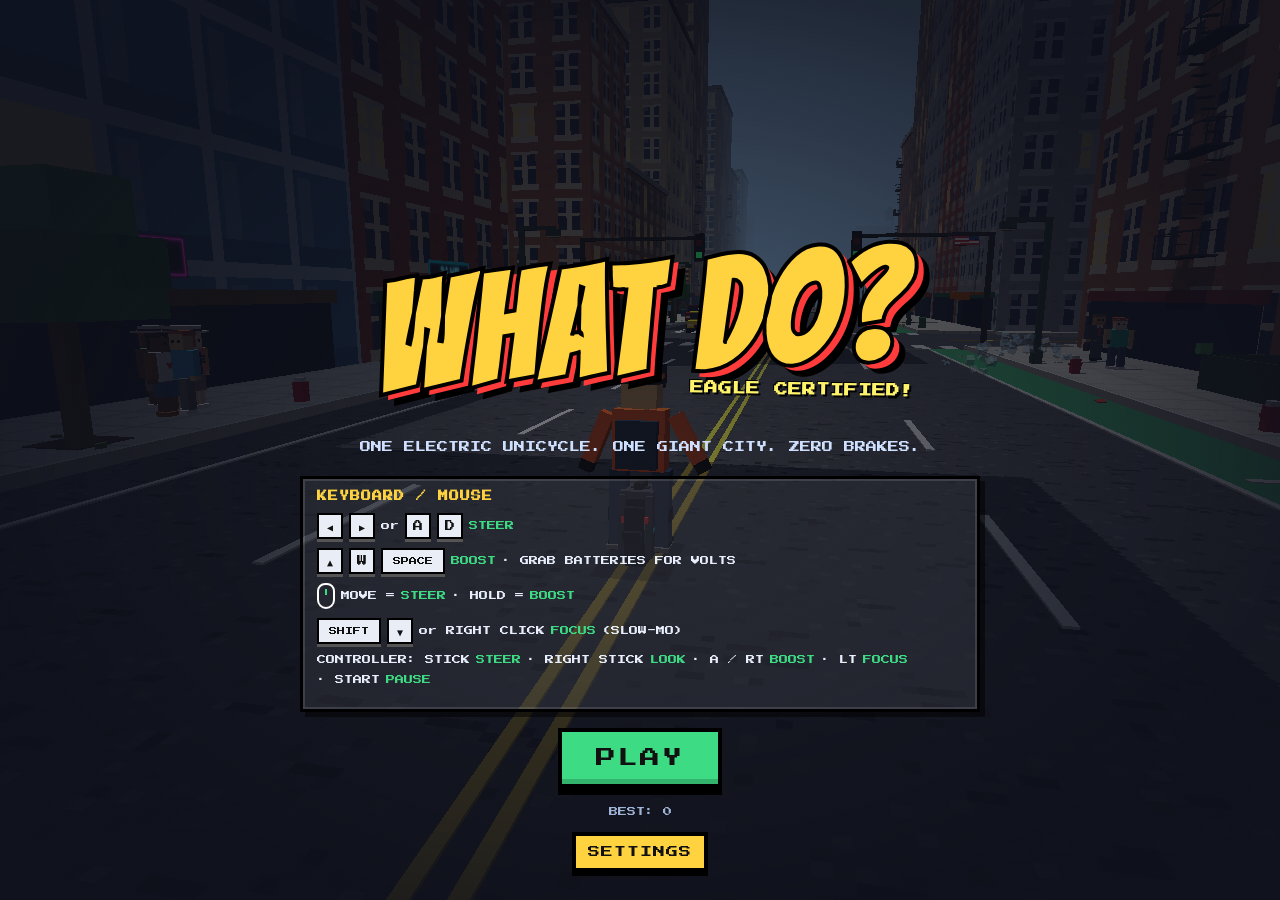
==== commit 03aca4fa: "Auto drive takes ramps, seeks boost and keeps a reserve; same cruise speed every level; road-works c" ====
--- a/whatdo/index.html
+++ b/whatdo/index.html
@@ -2279,13 +2279,11 @@
 // are solid; the cones along both sides are the knock-over kind (see addCone). Traffic goes round it.
 function roadWorks(p, ch, run, li) {
   const lx = LANES[li], zb = -22, zt = -52, z0 = ch.z0, mid = (zb + zt) / 2;
-  for (let z = zb; z >= zt; z -= 3) {
-    if (z === zb || z <= zt + 2) barrierX(p, lx - 1.8, lx + 1.8, z);
-    for (const sxx of [-1.7, 1.7]) addCone(ch, lx + sxx, z);
-  }
+  barrierX(p, lx - 1.8, lx + 1.8, zb); barrierX(p, lx - 1.8, lx + 1.8, zt);
+  for (let z = zb - 3; z > zt + 1; z -= 3) for (const sxx of [-1.7, 1.7]) addCone(ch, lx + sxx, z);   // (between the barricades, not in their rows: there you'd hit the barricade)
   p.push([lx, 0, mid, 1.5, 0.3, 4, 0x6b5a45], [lx, 0.3, mid + 3, 1.2, 0.6, 1.2, 0xa0a0a0]);
   addStatic(ch, lx, z0 + zb, 1.85, 0.3, 'barrier');   // the front barricade...
-  addStatic(ch, lx, z0 + zt + 1.5, 1.85, 1.8, 'barrier');   // ...the back ones...
+  addStatic(ch, lx, z0 + zt, 1.85, 0.3, 'barrier');   // ...the back one...
   addStatic(ch, lx, z0 + mid, 0.8, 2.05, 'barrier');   // ...the dirt pile...
   addStatic(ch, lx, z0 + mid + 3, 0.65, 0.65, 'barrier');   // ...and the equipment box
   run.closures.push({ lane: li, zTop: z0 + zt - 1, zBot: z0 + zb + 1, ch });
@@ -4948,7 +4946,7 @@
 /* =====================================================================
    LEVELS — a fresh street, starting, pausing, continuing
    ===================================================================== */
-const MAX_SPEED = 34;   // m/s (~71 mph): the wheel's top speed on the gas, the same every level
+const CRUISE_SPEED = 19, MAX_SPEED = 34;   // m/s: cruising (~40 mph) and the wheel's top speed on the gas (~71 mph), the same every level
 function resetWorld() {
   Game.libertyN = 0; Game.libertyAt = randi(2, 5); Game.libertyDone = false;   // which chunk of this level gets the Statue of Liberty
   Game.timesDone = false; Game.chinaDone = false;
@@ -4960,8 +4958,7 @@
   clearParticles();
   player.run = makeRun(0, 0, 0, ORIGIN, 0, null);
   buildRig();
-  const diff = Game.level - 1;
-  player.base = Math.min(31, 19 + diff * 1.6); player.max = MAX_SPEED;   // cruising gets faster each level; the wheel's top speed doesn't
+  player.base = CRUISE_SPEED; player.max = MAX_SPEED;   // (levels get harder with traffic, not speed)
   player.x = 0; player.z = 0; player.y = 0; player.vx = 0; player.h = 0; player.speed = 0; player.lean = 0; player.alive = true; player.yawRate = 0; player.turnPhase = null; player.finishing = false; player.hitWall = false;
   player.hy = 0; player.vy = 0; player.spinT = -1; player.spinA = 0; player.onRamp = null; player.rampH = 0; player.roof = null; player.roofT = 0; player.roofH = 0; player.jumped = false; player.airT = 0; player.carsOver = 0; player.hopOver = 0; player.airSpins = 0; player.pitch = 0;
   updatePW();
@@ -5360,12 +5357,12 @@
   'EXCUSE ME!': { group: 'MOVES', pts: 150, cls: 'nm', top: 2, how: 'Brush past a pedestrian' },
   'RELISH THE MOMENT!': { group: 'MOVES', pts: 400, top: 2, how: 'Brush past the guy in the hot-dog costume' },
   'LADY LIBERTY!': { group: 'MOVES', pts: 400, top: 2, how: 'Brush past the Statue of Liberty performer (one every level)' },
-  'BIG AIR!': { group: 'MOVES', pts: 600, unit: '+', how: 'Launch off a tow truck ramp (ride up its tilted bed); more the longer you fly' },   // × seconds in the air, squared
+  'BIG AIR!': { group: 'MOVES', pts: 1260, unit: '+', how: 'Launch off a tow truck ramp (ride up its tilted bed); more the longer you fly' },   // × seconds in the air, squared
   'CAR JUMP!': { group: 'MOVES', pts: 700, top: 2, unit: ' EACH', how: 'Sail over cars off a ramp' },
   'CLEARED': { group: 'MOVES', pts: 300, guide: false },   // more than one other thing cleared in a ramp jump (the tow truck's cab is always one)
   'ROOF LANDING!': { group: 'MOVES', pts: 2700, top: 2, how: 'Come down from a ramp jump onto a car, a city bus or a box truck (moving or parked)' },
   'SURFING': { group: 'MOVES', name: 'CAR / BUS / TRUCK SURFING', pts: 500, unit: ' / SEC', how: 'Ride the roof, then drop off the end (or hop off)' },
-  'STUCK THE LANDING!': { group: 'MOVES', pts: 400, top: 2, how: 'Land a ramp jump riding straight (and not mid-spin: that wipes you out)' },
+  'STUCK THE LANDING!': { group: 'MOVES', pts: 840, top: 2, how: 'Land a ramp jump riding straight (and not mid-spin: that wipes you out)' },
   'HOP OVER!': { group: 'MOVES', pts: 300, top: 2, unit: ' EACH', how: 'Bunny hop over something low: a hydrant, trash can, crates, a delivery robot, barriers…' },
   'AIR 360!': { group: 'MOVES', pts: 450, top: 2, how: 'Spin 360 in the air off a ramp (or a roof drop); 720, 1080… for more spins' },
   'PET THE CAT!': { group: 'MOVES', pts: 400, how: 'Ride past close to the bodega cat on the crates (on the sidewalk)', say: ['Pet the cat!', 2] },
@@ -5920,6 +5917,8 @@
   if (Game.state !== 'play' || Game.debug.god) return;
   var sayings = [
     'You wheelie messed that up',
+    'Giga Fail',
+    'Chat, What do?',
     'Absolute cinema',
     'What do?',
     'Delete this run', 
@@ -5944,7 +5943,7 @@
     'a whole bunch of turbulence',
     'Clip it and Post it', 
     'Insert another coin', 
-    'Ouch!',
+    'Ouch Maxxing!',
     'You are cooked',
     'The pigeons saw that', 
     'top keke',
@@ -6389,7 +6388,7 @@
   updateGas(dt); checkItems(); updateExtras(dt); updateTricks(dt);
   if (Game.debug.infBoost) { GASC.got = Math.max(1, GASC.got); GASC.t = GAS_MAX; }   // (debug menu: INFINITE BOOST)
   screamCd -= dt;
-  const steer = PRED.auto ? autoSteer() : readSteer(), gas = PRED.auto ? GASC.t > 0 : readGas();   // (AUTO DRIVE, debug: it steers, and holds the gas while there's boost)
+  const steer = PRED.auto ? autoSteer() : readSteer(), gas = PRED.auto ? PRED.gas && GASC.t > 0 : readGas();   // (AUTO DRIVE, debug: it steers and works the gas: see autoGasWanted)
   // in FOCUS your speed and gas are held as they were when it started (your thumb may have left GAS to press FOCUS)
   if (gas) { FOCUS.gasT = performance.now(); FOCUS.gasSpeed = player.speed; }   // for the GAS -> FOCUS thumb move
   player.boost = FOCUS.on ? FOCUS.boost && GASC.t > 0 : gas;
@@ -6870,12 +6869,21 @@
 // thicker for more points (an estimate: near misses, crossing-traffic passes, wrong way, sidewalk, the yellow line, the bike lane).
 // It only reads the game (no random numbers, nothing changed), so on its own it never alters what happens.
 // AUTO DRIVE (debug menu) steers by it: every look, into the first second of the best path (and round the corner at a closure); it boosts whenever there's charge.
+const PRED_STEER_FIRST = [-1, -0.5, -0.2, 0, 0.2, 0.5, 1];   // (the first second also tries gentle corrections: lining up on a battery, a gap)
 const PRED_STEER = [-1, -0.5, 0, 0.5, 1], PRED_SEG = 1, PRED_DT = 1 / 30, PRED_EVERY = 0.05;   // (re-planning 20 times a second keeps up at boost speed: 9 of 16 levels at 34 m/s against 4 at every 0.2 s)
 const PRED_MX = 0.35, PRED_MZ = 0.6, PRED_MZ_CAR = 1.6, PRED_M0 = 0.1;   // safety margin (m): moving things count as this much wider / longer (cars longer still: they brake), since traffic doesn't always do what it's doing now;
 // it grows from PRED_M0 over the first second (the next moment is predictable, and a rider already passing close isn't trapped), and still things only get PRED_M0
 const PRED_WALK = 3000;   // AUTO DRIVE's dislike of the sidewalk: what a second on it costs when choosing a path (it still goes there when that's the way through)
-const PRED_ROOM = 5;   // AUTO DRIVE goes for the most points only where at least this many ways through (of 25) stay open after the first second
-const PRED = { on: false, auto: false, t: 0, last: new Map(), mesh: null, edges: [], top: 0, steer: 0, fresh: false };
+const PRED_ROOM = 5;
+const GAS_RESERVE = 3, PRED_BATTERY = 1000;   // AUTO DRIVE keeps this many seconds of boost for busy intersections (and for escapes); and what a battery is worth to it (more when the tank is low)
+// AUTO DRIVE's gas: on while there's more than the reserve, and the reserve too when crossing traffic is near (planPaths may flip it to escape)
+function autoGasWanted() {
+  if (GASC.t <= 0) return false;
+  if (GASC.t > GAS_RESERVE) return true;
+  setPL(player.run);
+  return player.run.ents.some((e) => e.type === 'xcar' && !(e.delay > 0) && e.z < PL.z + 5 && e.z > PL.z - 60);
+}   // AUTO DRIVE goes for the most points only where at least this many ways through (of 25) stay open after the first second
+const PRED = { on: false, auto: false, gas: false, t: 0, last: new Map(), mesh: null, edges: [], top: 0, steer: 0, fresh: false };
 (function buildPred() {
   const m = new THREE.Mesh(new THREE.BufferGeometry(), new THREE.MeshBasicMaterial({ color: 0x3ddc84, transparent: true, opacity: 0.55, depthWrite: false, side: THREE.DoubleSide }));
   m.frustumCulled = false; m.renderOrder = 3; m.visible = false; scene.add(m); PRED.mesh = m;
@@ -6899,24 +6907,37 @@
   }
   return out;
 }
+// how high a path in the air has to be to pass over something (clearH's numbers, without roofs: the planner doesn't land on them)
+function predClear(e) {
+  const K = KINDS[e.kind];
+  if (K && K.hop !== undefined) return K.hop;
+  if (e.type === 'car' || e.type === 'xcar') return (K && K.h) || 1.8;
+  if (e.kind === 'parked' || e.kind === 'truck') return e.veh ? (KINDS[e.veh.kind] || {}).h || 1.8 : 3.1;
+  if (e.type === 'ped' || e.type === 'bike') return 2.0;
+  return Infinity;
+}
 // what a squeeze along a path would pay (finishSqueeze's formula, at today's speed)
 const squeezePts = (o) => o.sqT > 0 ? AWARDS['SQUEEZE PLAY!'].pts * (1 + 3 * o.sqTight) * (1 + Math.min(2, o.sqT * 2.5)) * Math.pow(player.speed / player.base, 2) : 0;
+// up a ramp's bed: keep to the middle of it
+const rampSteer = (rp, x, vx) => clamp((rp.x - x) * 0.8 - vx * 0.08, -1, 1);
 // the steering AUTO DRIVE gives in place of yours (updatePlay asks every frame)
 function autoSteer() {
   const r = player.run, dz = player.z - r.endZc;
   if (r.next && dz < TURN_ZONE) return dz < DETOUR_START ? r.turnDir : 0;   // the closure: straight on down the detour lane (any steering in the turning zone starts the turn), then the wide line round
   if (player.finishing) return 0;   // and straighten out of it by itself
+  if (player.onRamp) return rampSteer(player.onRamp, player.x, player.vx);   // straight up the ramp
   return PRED.steer;
 }
 // look ahead (on the rules side, before steering is read, since AUTO DRIVE steers by it)
 function planPaths(st, dt) {
   const ok = (PRED.on || PRED.auto) && st === 'play' && Game.state === 'play' && !player.roof && Math.abs(player.h) < 0.05 && !player.turnPhase && !player.finishing;
-  if (!ok) { PRED.edges = []; PRED.steer = 0; PRED.t = 0; PRED.fresh = true; return; }
+  if (!ok) { PRED.edges = []; PRED.steer = 0; PRED.t = 0; PRED.fresh = true; PRED.gas = PRED.auto && autoGasWanted(); return; }
   PRED.t -= dt; if (PRED.t > 0) return;
   PRED.t = PRED_EVERY;
   const r = player.run; setPL(r);
   const T = PRED_SEG * 3, sf = player.speed / player.base;
-  const spGoal = (PRED.auto ? GASC.t > 0 : player.boost) ? player.max : player.base, sp = Math.max(player.speed, spGoal, 1);   // (where your speed is heading: paths speed up as updatePlay does; sp: the most, for how far to look)
+  let spGoal = player.base;   // where the speed is heading (set per plan: paths speed up or slow down as updatePlay does)
+  const sp = Math.max(player.speed, player.max, 1);   // (the most it could be, for how far to look)
   // what's out there, where it's going (traffic: by its turn signals and headlights, see carPath; the rest measured since the last look)
   const obs = [], now = Game.time, seen = new Map();
   for (const e of r.ents) {
@@ -6950,23 +6971,39 @@
     if (e.type === 'car' && e.dir > 0) { const rel = player.speed + (e.v || 0); o.pts = AWARDS['ONCOMING VELOCITY'].pts * rel * rel; o.flat = false; }
     else { const nm = K.near || NEAR_BY_TYPE[e.type] || 'CLOSE SHAVE!'; o.pts = AWARDS[nm].pts * sf; o.flat = !!K.flat; }
   }
+  // batteries in reach (AUTO DRIVE goes for them: see PRED_BATTERY)
+  const items = [];
+  for (const ch of r.chunks) for (const it of ch.items || []) if (it.taken < 0 && it.z < PL.z + 2 && it.z > PL.z - sp * T - 5) items.push(it);
+  const itemVal = PRED_BATTERY * (0.4 + 0.6 * (1 - GASC.t / GAS_MAX));
   const endZ = r.endZc + DETOUR_START, zoneZ = r.next ? r.endZc + TURN_ZONE : -Infinity, ramps = r.ramps;
   const edges = [];   // [x0, z0, x1, z1, ...points] per tree edge, plus its best score below
   // ride one stretch from state s with steer k: returns the new state, or null on a crash
   function ride(s, k) {
-    const out = { x: s.x, vx: s.vx, z: s.z, sp: s.sp, t: s.t, sc: s.sc, walk: s.walk, done: s.done.slice(), ramp: s.ramp, line: [s.x, s.z], sqT: s.sqT, sqTight: s.sqTight };
+    const out = { x: s.x, vx: s.vx, z: s.z, sp: s.sp, t: s.t, air: s.air, flown: s.flown, sc: s.sc, walk: s.walk, bonus: s.bonus, got: s.got.slice(), done: s.done.slice(), ramp: s.ramp, line: [s.x, s.z], sqT: s.sqT, sqTight: s.sqTight };
     const n = Math.round(PRED_SEG / PRED_DT);
     for (let i = 0; i < n; i++) {
       out.sp += clamp(spGoal - out.sp, -12 * PRED_DT, 16 * PRED_DT);
-      out.vx += clamp((out.z < zoneZ ? 0 : k) * (11 + out.sp * 0.12) - out.vx, -70 * PRED_DT, 70 * PRED_DT);   // (in the turning zone: straight on, as AUTO DRIVE rides it)
+      const kk = out.z < zoneZ ? 0 : out.ramp && !out.flown ? rampSteer(out.ramp, out.x, out.vx) : k;   // (in the turning zone: straight on; up a ramp: straight up it. As AUTO DRIVE rides them)
+      out.vx += clamp(kk * (11 + out.sp * 0.12) - out.vx, -70 * PRED_DT, 70 * PRED_DT);
       out.x = clamp(out.x + out.vx * PRED_DT, -16.4, 16.4); out.z -= out.sp * PRED_DT; out.t += PRED_DT;
       if (out.z < endZ) { out.end = true; break; }   // the closure: the turn is yours to make (or AUTO DRIVE's)
       if (r.next && out.z < r.endZc + TURN_ZONE + 1 && Math.abs(out.x + r.turnDir * 6.75) > 1.2) return { crash: true, t: out.t };   // into the turning zone anywhere but the detour lane: not AUTO DRIVE's way round
       for (const rp of ramps) if (!out.ramp && Math.abs(out.x - rp.x) < RAMP_HW && out.z <= rp.zLow + 0.3 && out.z > rp.zLow - 1.2) out.ramp = rp;   // up the tow truck's bed: over its cab
       if (out.ramp && out.z > out.ramp.zHigh && Math.abs(out.x - out.ramp.x) >= RAMP_HW) return { crash: true, t: out.t };   // off the side of the bed: not a way through
+      if (out.ramp && !out.air && !out.flown && out.z <= out.ramp.zHigh) {   // off the top: launched, as movePlayer does. The jump's own points, landing clean:
+        const vy = Math.min(r.el ? 6 : RAMP_VY_MAX, out.sp * RAMP_SLOPE), airT = (vy + Math.sqrt(vy * vy + 2 * HOP_G * RAMP_H)) / HOP_G;
+        out.air = { t: out.t, vy, h0: RAMP_H }; out.flown = true;
+        out.sc += (AWARDS['BIG AIR!'].pts * airT * airT + AWARDS['STUCK THE LANDING!'].pts) * sf;
+      }
+      let hy = 0;   // (how high the path is, while in the air)
+      if (out.air) { const ta = out.t - out.air.t; hy = out.air.h0 + out.air.vy * ta - HOP_G / 2 * ta * ta; if (hy <= 0) { out.air = null; hy = 0; } }
       const ax = Math.abs(out.x);   // tricks, per second
       if (ax <= 0.4) out.sc += 60 * PRED_DT; else if (out.x < -0.4 && ax < 9) out.sc += 150 * PRED_DT; else if (ax > 11) { out.sc += 120 * PRED_DT; out.walk += PRED_DT; }
-      else if (out.x > 9.05 && out.x < 10.95) out.sc += AWARDS['BIKE LANE HERO!'].pts / 80 * sp * sf * PRED_DT;
+      else if (out.x > 9.05 && out.x < 10.95) out.sc += AWARDS['BIKE LANE HERO!'].pts / 80 * out.sp * sf * PRED_DT;
+      for (let j = 0; j < items.length; j++) if (Math.abs(out.z - items[j].z) < ITEM_R.z) {   // passing a battery: worth more the closer (re-planning homes in on it)
+        const c = clamp(1 - (Math.abs(out.x - items[j].x) - ITEM_R.x * 0.5) / 3, 0, 1);
+        if (c > out.got[j]) { out.bonus += itemVal * (c - out.got[j]); out.got[j] = c; }
+      }
       let gL = Infinity, gR = Infinity;   // the nearest thing on each side, level with the rider (for a SQUEEZE PLAY!)
       for (let j = 0; j < obs.length; j++) {
         const o = obs[j];
@@ -6978,6 +7015,7 @@
         const grow = Math.min(1, out.t);   // (margins: PRED_M0 now, the full margin a second out; plus half a step's travel, so nothing slips between two looks)
         if (gx < PRED_M0 + (o.mx - PRED_M0) * grow + Math.abs(out.vx) * PRED_DT / 2 && gz < PRED_M0 + (o.mz - PRED_M0) * grow + out.sp * PRED_DT / 2) {
           if (out.ramp && (o.e.kind === 'towbed' || o.e.kind === 'towtruck')) continue;
+          if (hy > 0 && hy > predClear(o.e) + 0.2) { if (!out.done[j]) { out.done[j] = 1; if (o.e.type === 'car' || o.e.kind === 'parked') out.sc += AWARDS['CAR JUMP!'].pts * sf; } continue; }   // over it in the air
           return { crash: true, t: out.t };
         }
         if (gz <= 0.2 && gx >= 0) { if (ox < out.x) gL = Math.min(gL, gx); else gR = Math.min(gR, gx); }
@@ -7003,11 +7041,11 @@
   function grow(s, depth) {
     let best = -1, pref = -Infinity, open = 0, last = 0;   // (pref: the best less AUTO DRIVE's sidewalk cost)
     const firsts = [];
-    for (const k of PRED_STEER) {
+    for (const k of depth ? PRED_STEER : PRED_STEER_FIRST) {
       const o = ride(s, k);
       if (o.crash) { last = Math.max(last, o.t); if (!depth) firsts.push({ k, best: -1, pref: -Infinity, open: 0, last: o.t }); continue; }
       const leaf = o.sc + squeezePts(o);   // (a squeeze still going at the end: paid as it stands; reaching the closure: wide open)
-      const sub = depth + 1 < 3 && !o.end ? grow(o, depth + 1) : { best: leaf, pref: leaf - PRED_WALK * o.walk, open: o.end ? 25 : 1, last: o.t };
+      const sub = depth + 1 < 3 && !o.end ? grow(o, depth + 1) : { best: leaf, pref: leaf - PRED_WALK * o.walk + o.bonus, open: o.end ? 25 : 1, last: o.t };
       last = Math.max(last, sub.last); open += sub.open;
       if (!depth) firsts.push({ k, best: sub.best, pref: sub.pref, open: sub.open, last: sub.last });
       if (sub.best < 0) continue;
@@ -7016,13 +7054,23 @@
     if (!depth) PRED.firsts = firsts;
     return { best, pref, open, last };
   }
-  grow({ x: player.x, vx: player.vx, z: player.z, sp: player.speed, t: 0, sc: 0, walk: 0, done: new Uint8Array(obs.length), ramp: player.onRamp || null, sqT: 0, sqTight: 0 }, 0);
-  // AUTO DRIVE's choice for the next moment: the most points where there's room to dodge; else the most room; else what lasts longest
-  const f = PRED.firsts, gentle = (a, b) => Math.abs(a.k) - Math.abs(b.k);
-  const roomy = f.filter((c) => c.open >= PRED_ROOM).sort((a, b) => b.pref - a.pref || gentle(a, b));
-  const any = f.filter((c) => c.open > 0).sort((a, b) => b.open - a.open || b.best - a.best || gentle(a, b));
-  const pick = roomy[0] || any[0] || f.slice().sort((a, b) => b.last - a.last || gentle(a, b))[0];
-  PRED.edges = edges; PRED.steer = pick ? pick.k : 0; PRED.fresh = true;
+  // one plan, with the gas on or off. AUTO DRIVE's choice for the next moment: the most points where there's room to dodge;
+  // else the most room; else what lasts longest
+  function plan(gasOn) {
+    spGoal = gasOn ? player.max : player.base; edges.length = 0;
+    grow({ x: player.x, vx: player.vx, z: player.z, sp: player.speed, t: 0, sc: 0, walk: 0, bonus: 0, got: new Float32Array(items.length), done: new Uint8Array(obs.length), ramp: player.onRamp || null, air: player.jumped && (player.vy > 0 || player.hy > 0) ? { t: 0, vy: player.vy, h0: player.hy } : null, flown: !!player.jumped, sqT: 0, sqTight: 0 }, 0);
+    const f = PRED.firsts, gentle = (a, b) => Math.abs(a.k) - Math.abs(b.k);
+    const roomy = f.filter((c) => c.open >= PRED_ROOM).sort((a, b) => b.pref - a.pref || gentle(a, b));
+    const any = f.filter((c) => c.open > 0).sort((a, b) => b.open - a.open || b.best - a.best || gentle(a, b));
+    return { edges: edges.slice(), firsts: f, pick: roomy[0] || any[0] || f.slice().sort((a, b) => b.last - a.last || gentle(a, b))[0] };
+  }
+  const want = PRED.auto ? autoGasWanted() : player.boost;
+  let P = plan(want), gas = want;
+  if (PRED.auto && GASC.t > 0 && !(P.pick && P.pick.open > 0)) {   // no way through: would the other gas (boost to get clear, or ease off to let it pass) find one?
+    const Q = plan(!want);
+    if (Q.pick && (Q.pick.open > 0 || (P.pick && Q.pick.last > P.pick.last + 0.1))) { P = Q; gas = !want; }
+  }
+  PRED.edges = P.edges; PRED.firsts = P.firsts; PRED.steer = P.pick ? P.pick.k : 0; PRED.gas = gas; PRED.fresh = true;
 }
 // draw the paths (drawing side): a flat green ribbon per stretch, just above the road, thicker for more points (best last, on top)
 function drawPaths() {
